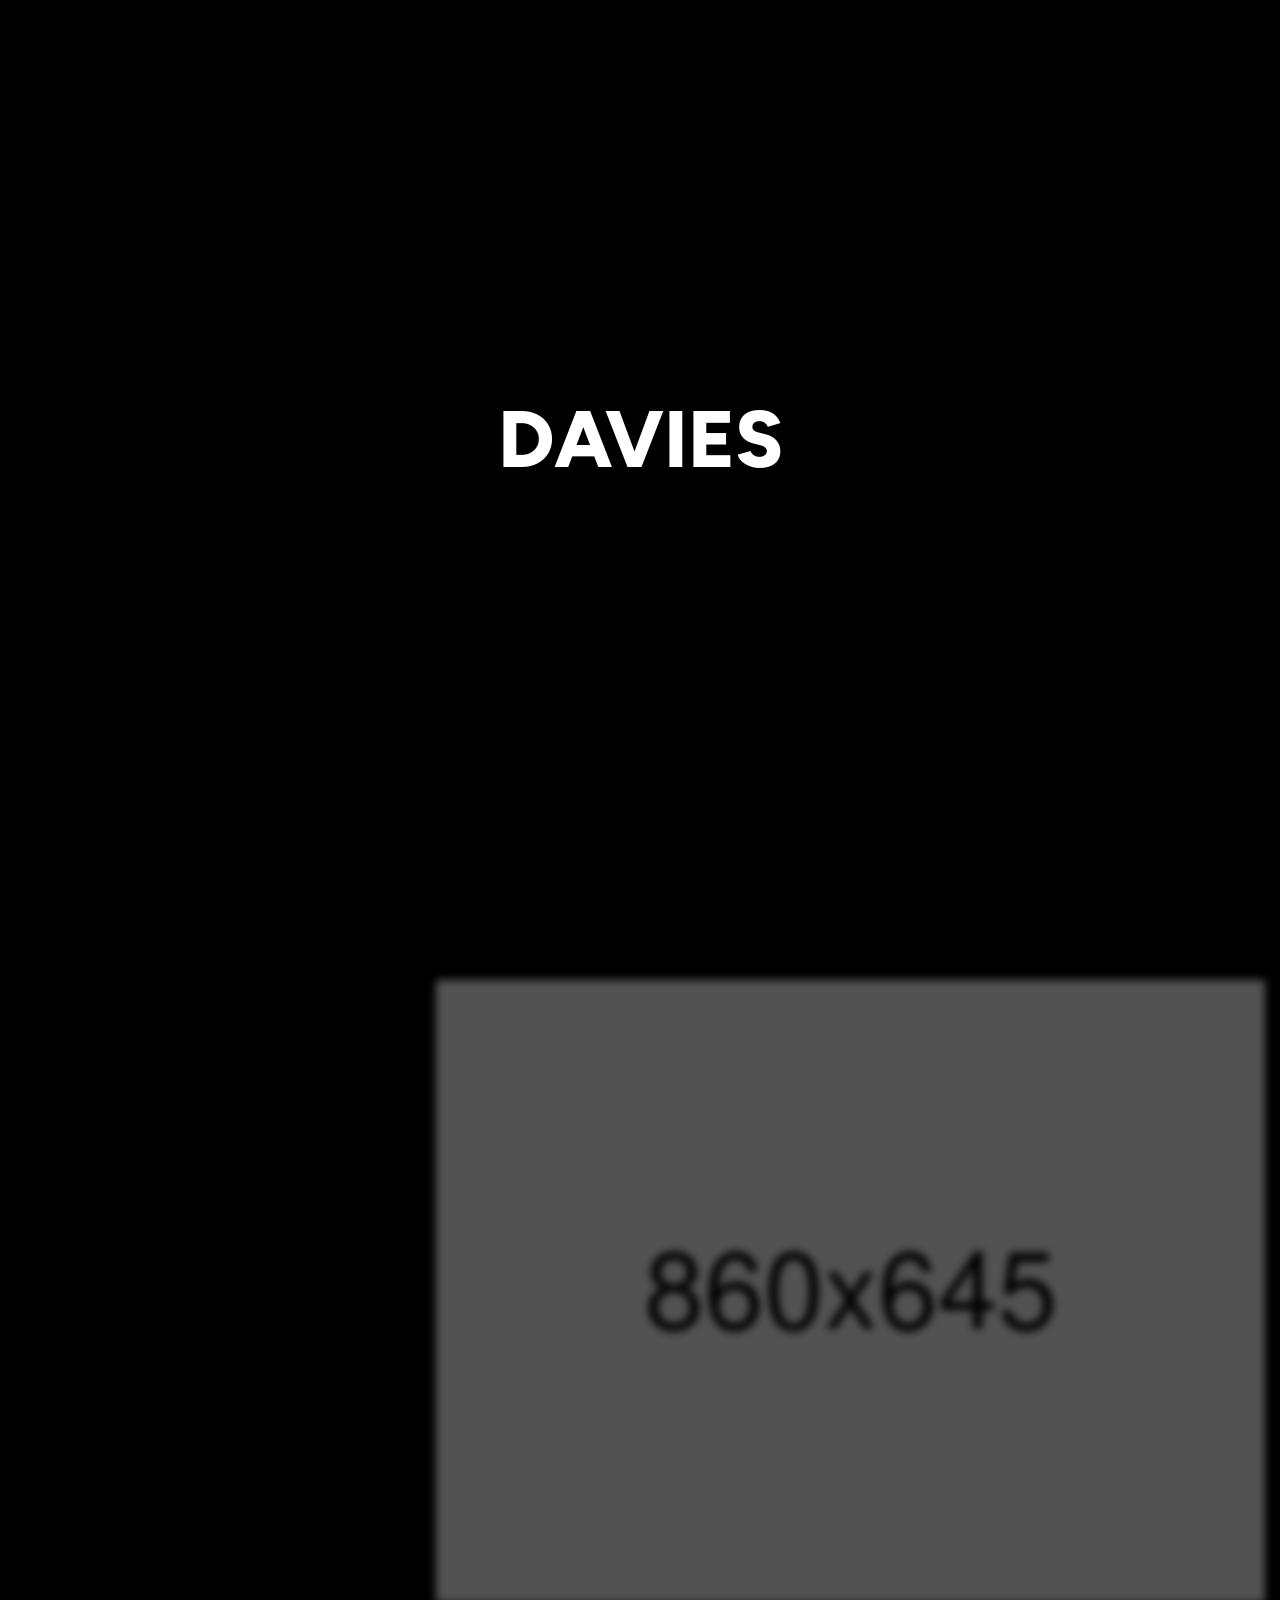
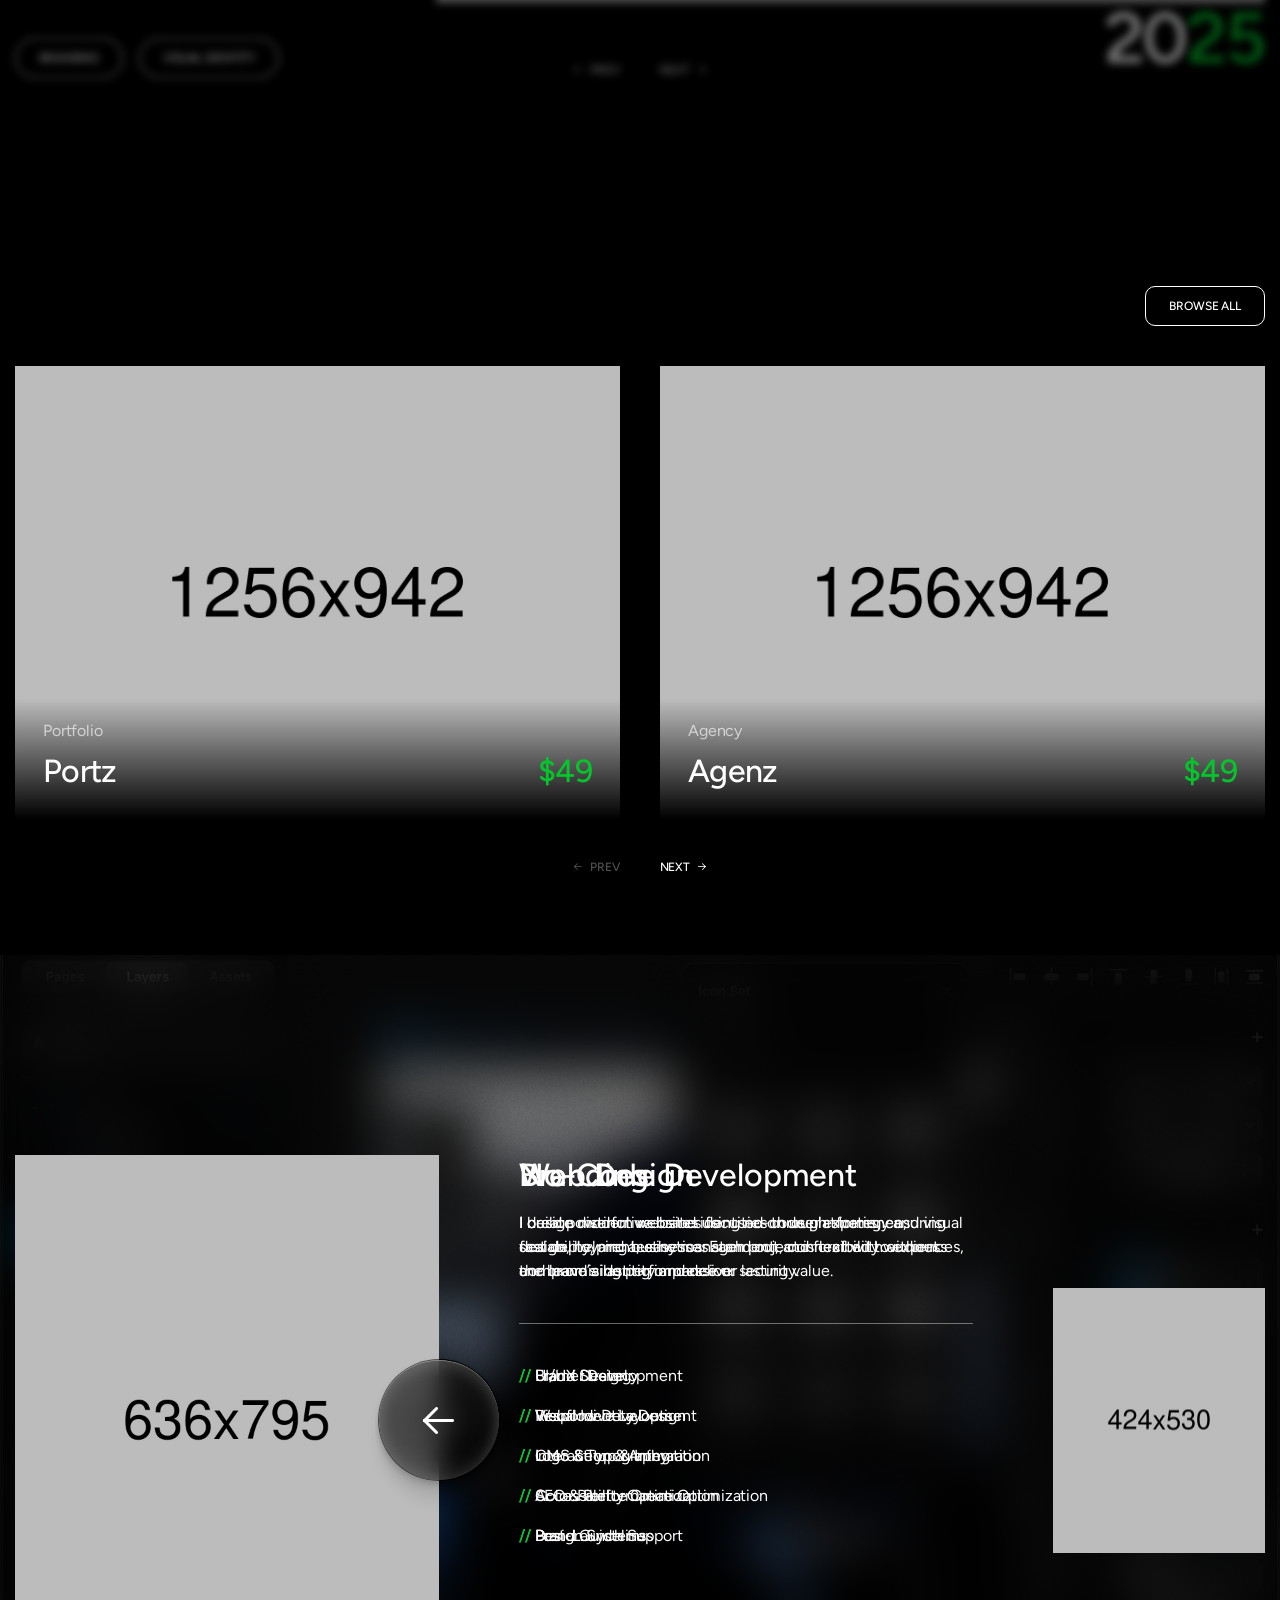
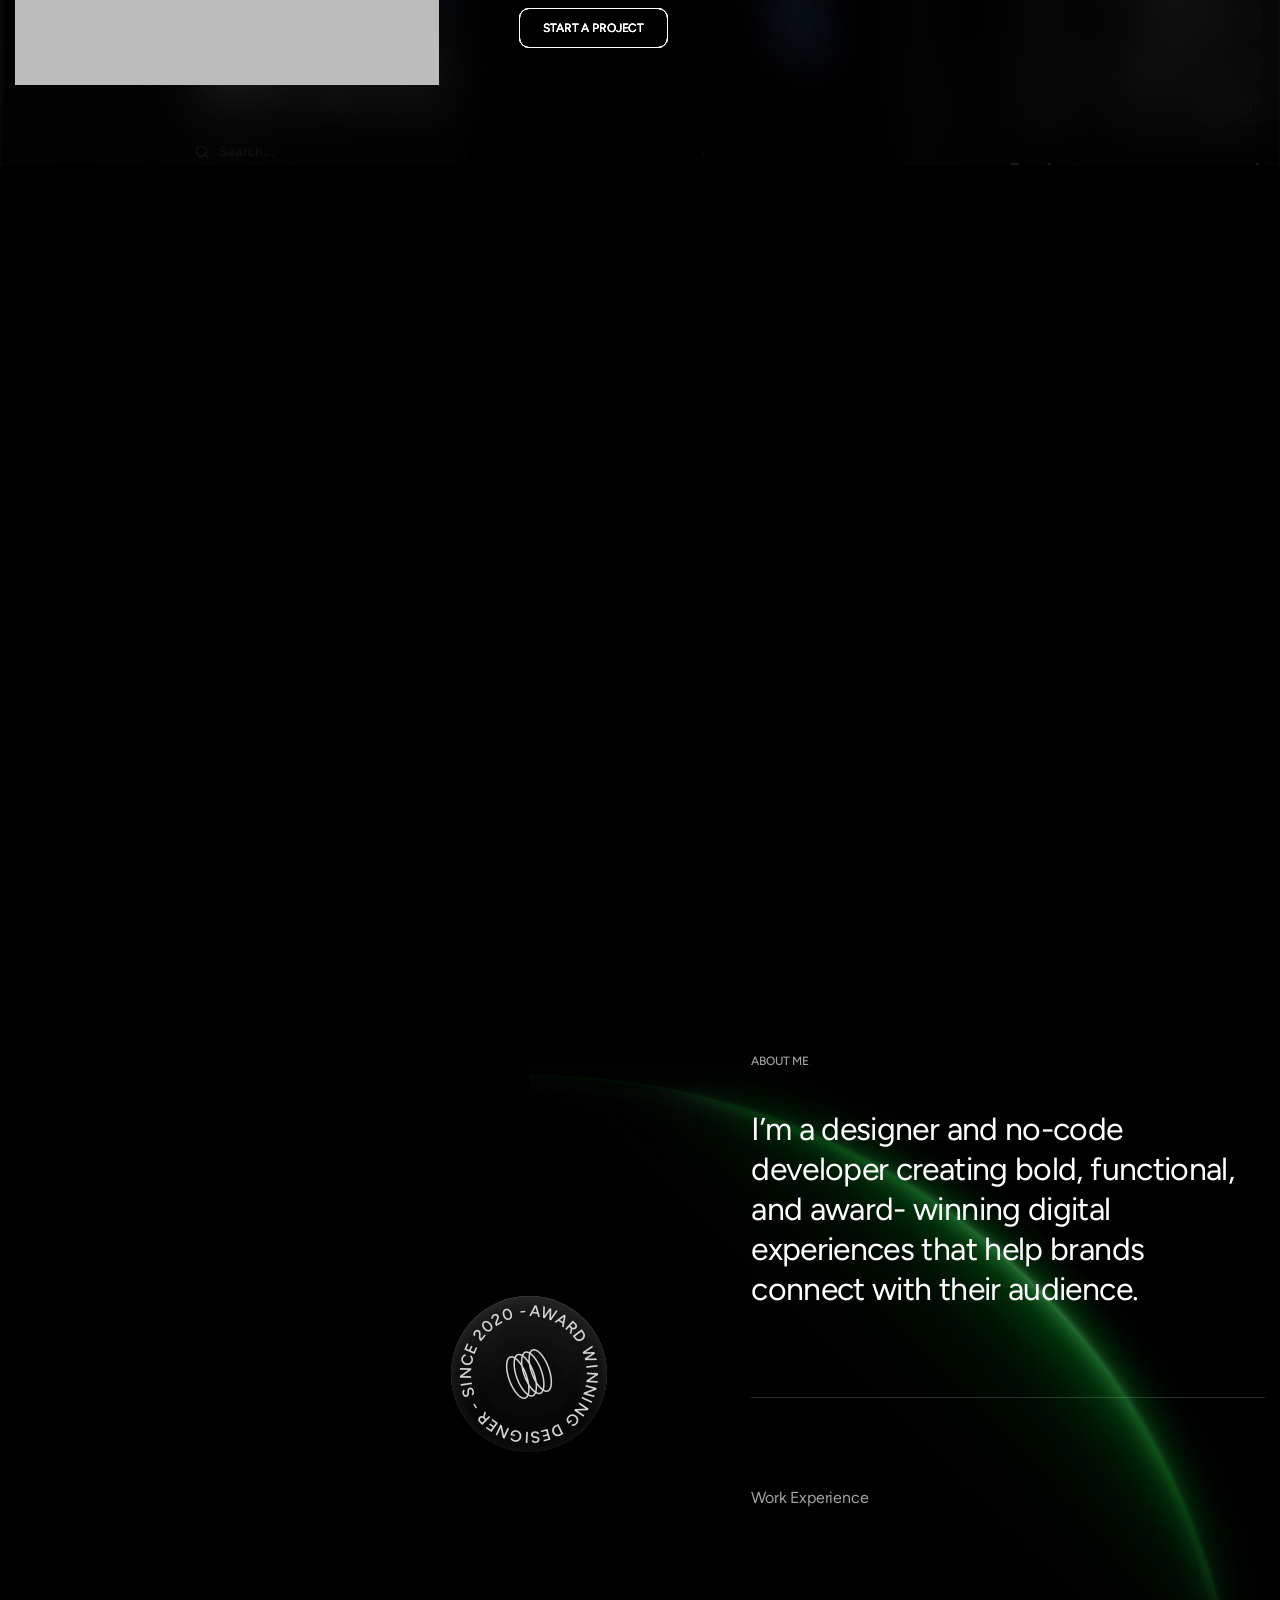
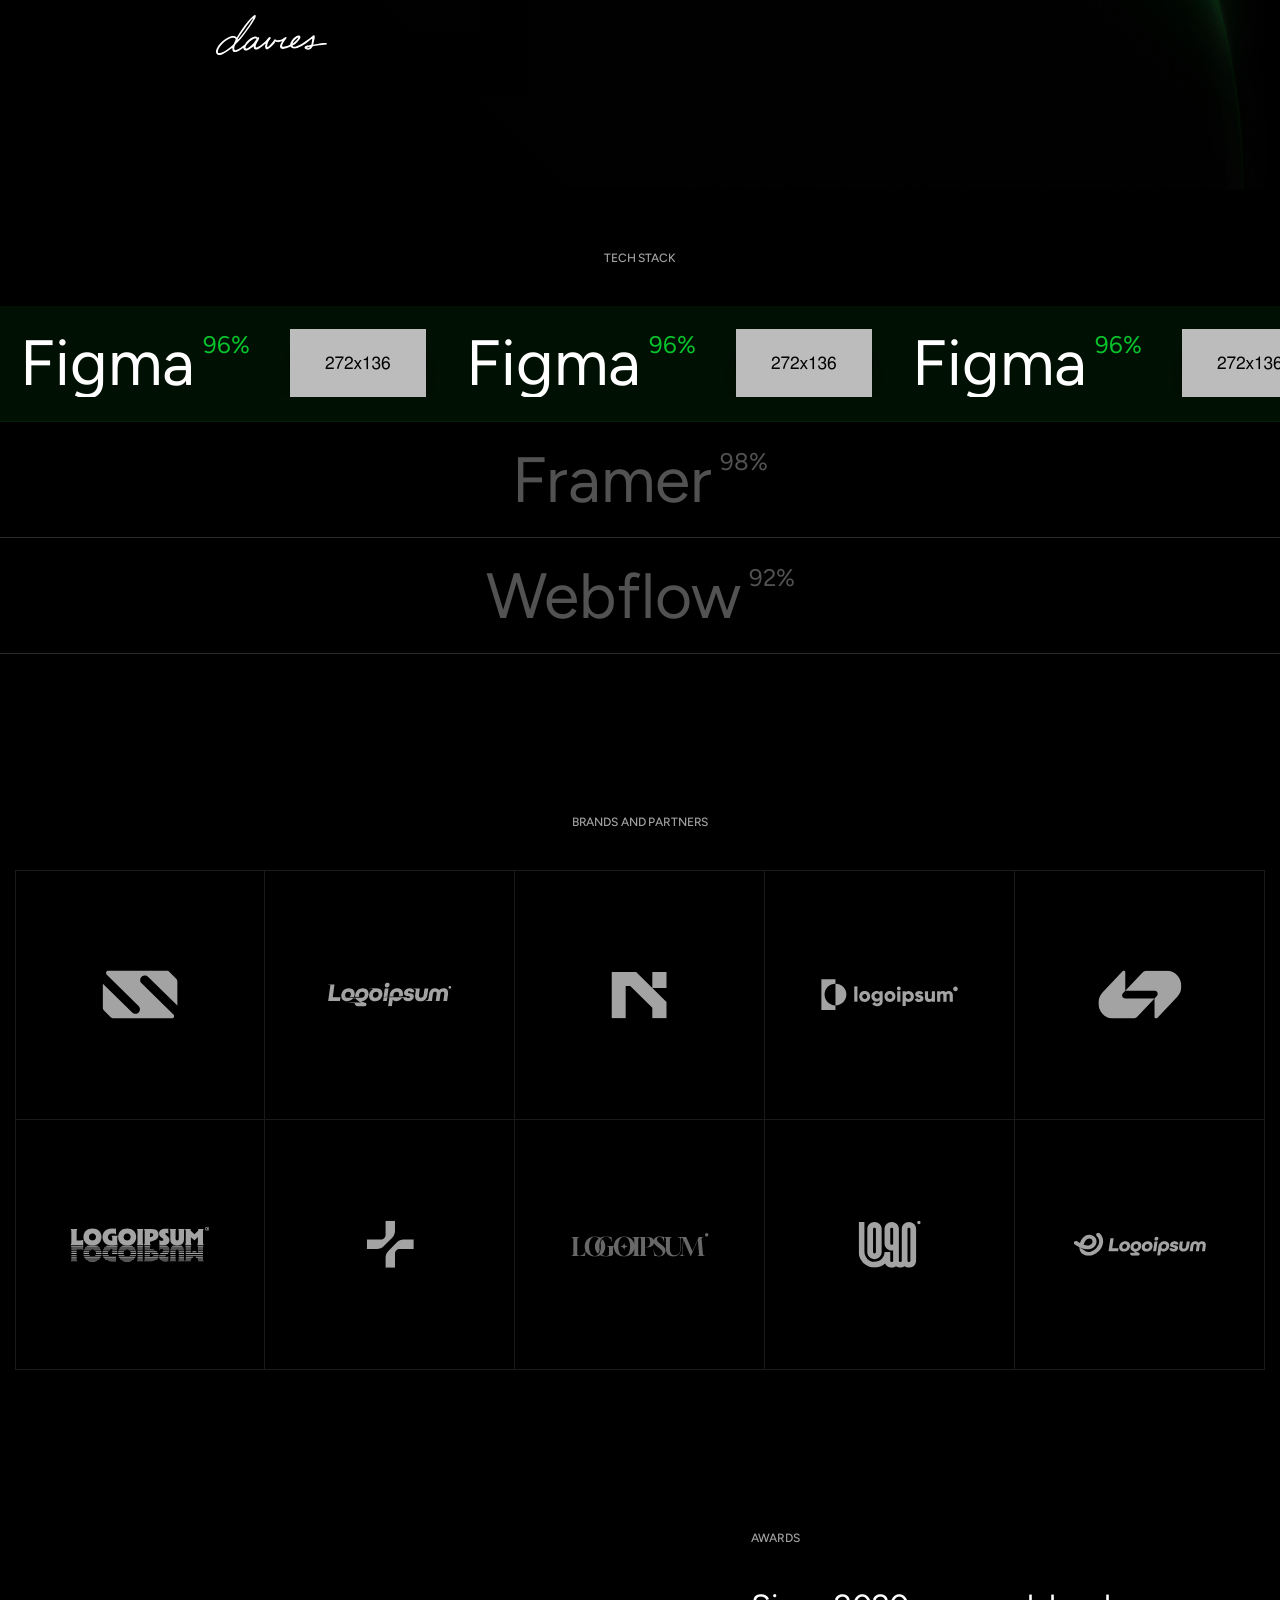
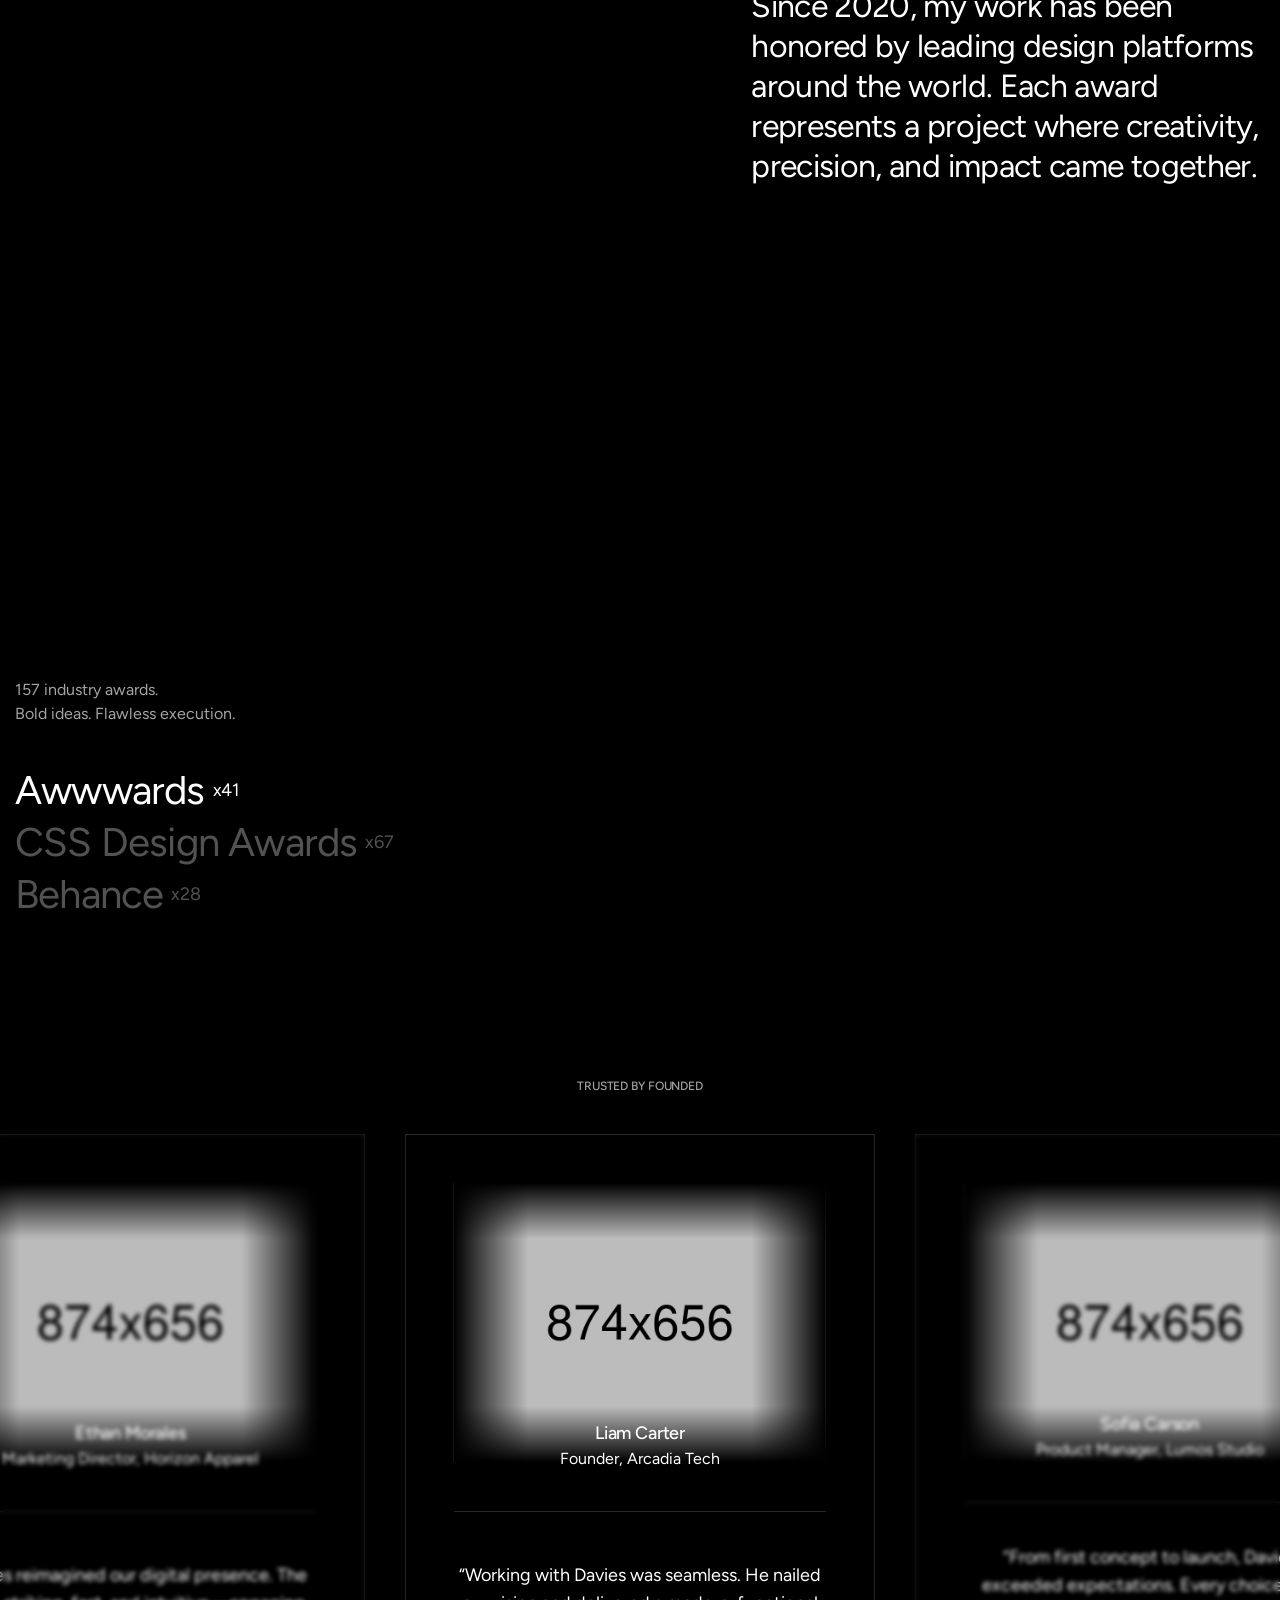
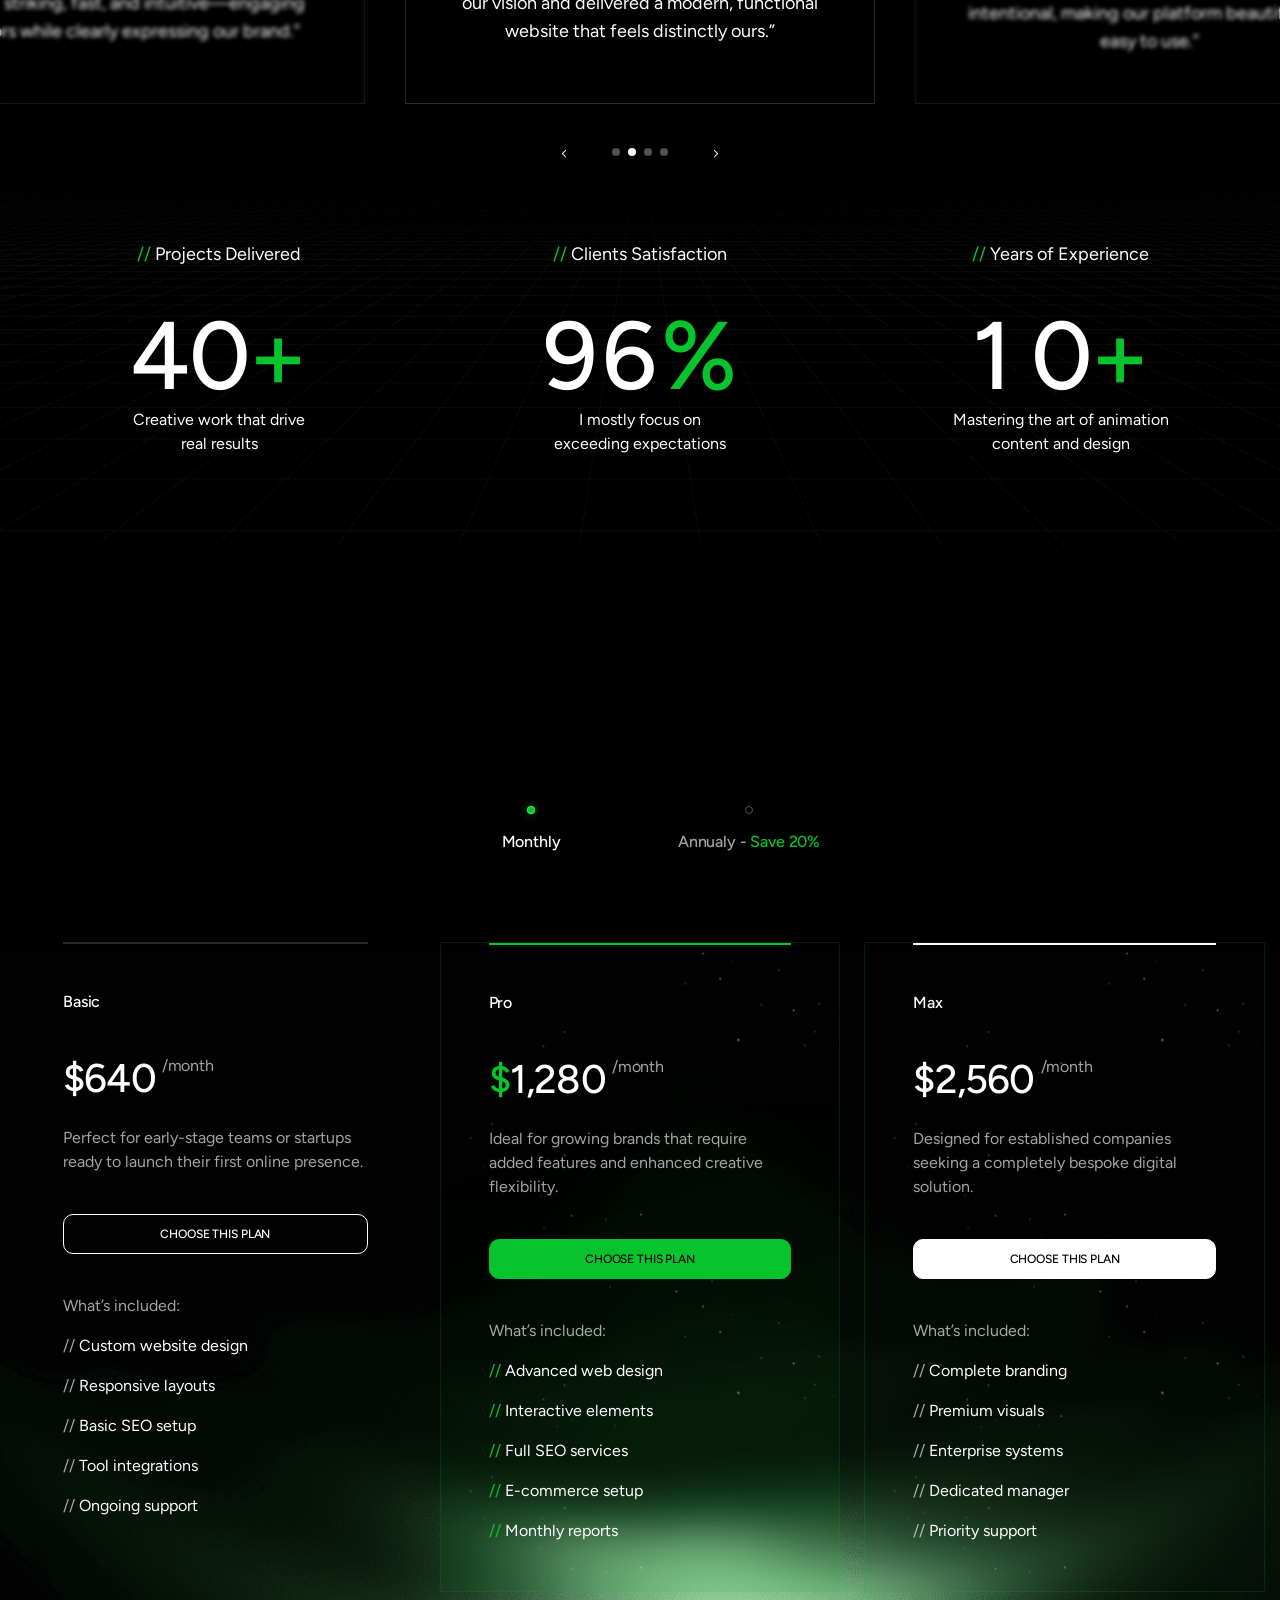
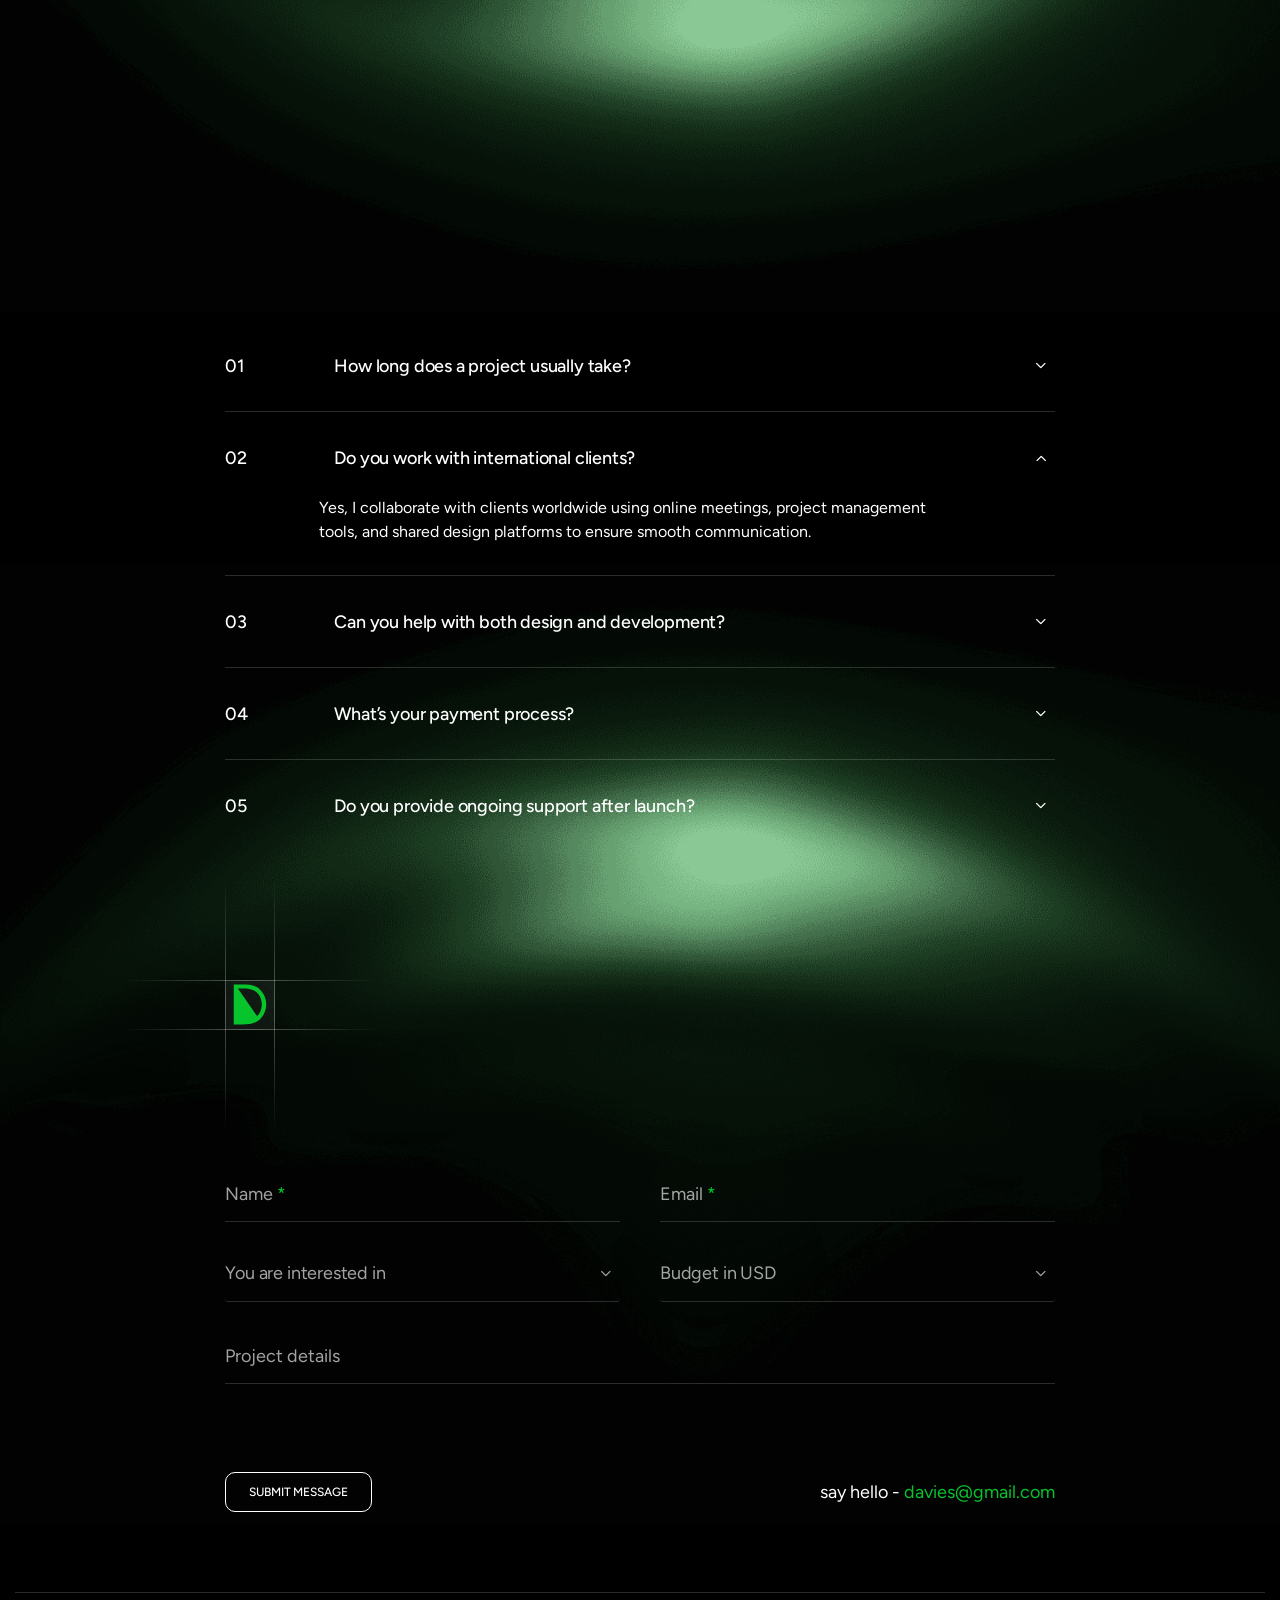
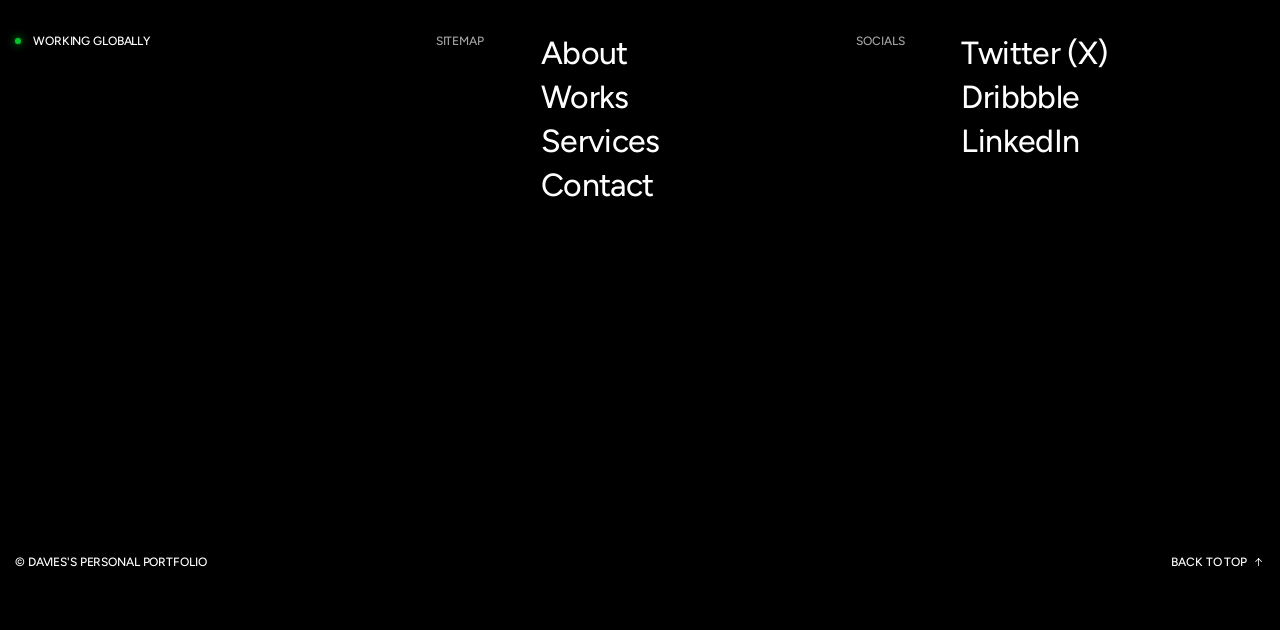
==== index.html @ 791119da "Initial commit: Davies Portfolio HTML Template" ====
<!DOCTYPE html>

<!--[if IE 8]><html class="ie" xmlns="http://www.w3.org/1999/xhtml" xml:lang="en-US" lang="en-US"> <![endif]-->
<!--[if (gte IE 9)|!(IE)]><!-->
<html xmlns="http://www.w3.org/1999/xhtml" xml:lang="en-US" lang="en-US">
<!--<![endif]-->

<head>
    <meta charset="utf-8">
    <title>Davies - Personal Portfolio HTML Template</title>
    <meta name="author" content="themesflat.com">
    <meta name="viewport" content="width=device-width, initial-scale=1, maximum-scale=1">
    <meta name="description"
        content="Davies - Personal Portfolio is a sleek and modern HTML template designed for developers, designers, freelancers, and professionals who want to showcase their work online. Fully responsive, SEO-friendly, and easy to customize, it helps you create a strong personal brand and impress potential clients or employers.">

    <!-- font -->
    <link rel="stylesheet" href="assets/fonts/fonts.css">
    <link rel="stylesheet" href="assets/icon/icomoon/style.css">
    <!-- css -->
    <link rel="stylesheet" href="assets/css/bootstrap.min.css">
    <link rel="stylesheet" href="assets/css/swiper-bundle.min.css">
    <link rel="stylesheet" href="assets/css/animate.css">
    <link rel="stylesheet" href="assets/css/odometer.min.css">
    <link rel="stylesheet" href="assets/css/slick.css">
    <link rel="stylesheet" href="assets/css/slick.theme.css">
    <link rel="stylesheet" type="text/css" href="assets/css/styles.css">

    <!-- Favicon and Touch Icons  -->
    <link rel="shortcut icon" href="assets/images/logo/favicon.svg">
    <link rel="apple-touch-icon-precomposed" href="assets/images/logo/favicon.svg">
</head>

<body class="counter-scroll">
    <canvas class="cursor-trail d-none d-xl-block" id="trail"></canvas>

    <!-- Scroll Top -->
    <button id="goTop">
        <span class="border-progress"></span>
        <span class="ic-wrap">
            <span class="icon icon-arrow-caret-right"></span>
        </span>
    </button>
    <!-- /Scroll Top -->

    <!-- Preload -->
    <div class="preloader overflow-hidden">
        <div class="site-name"><span>DAVIES</span></div>
        <div class="preloader-gutters">
            <div class="bar">
                <div class="inner-bar"></div>
            </div>
            <div class="bar">
                <div class="inner-bar"></div>
            </div>
            <div class="bar">
                <div class="inner-bar"></div>
            </div>
            <div class="bar">
                <div class="inner-bar"></div>
            </div>
            <div class="bar">
                <div class="inner-bar"></div>
            </div>
            <div class="bar">
                <div class="inner-bar"></div>
            </div>
            <div class="bar">
                <div class="inner-bar"></div>
            </div>
            <div class="bar">
                <div class="inner-bar"></div>
            </div>
        </div>
    </div>
    <!-- /Preload -->

    <main id="wrapper">
        <!-- Header -->
        <header class="tf-header">
            <div class="header-inner">
                <div class="container">
                    <div class="row">
                        <div class="col-6 col-md-1">
                            <a href="index.html" class="logo-site">
                                <i class="icon icon-davies-logo"></i>
                            </a>
                        </div>
                        <div class="col-7 d-none d-md-block">
                            <div class="box-navigation">
                                <ul class="nav-menu-main">
                                    <li class="menu-item"><a href="#workScroll" class="item-link link text-caption"><span>01
                                                /</span>WORKS</a></li>
                                    <li class="menu-item"><a href="#serviceScroll" class="item-link link text-caption"><span>02
                                                /</span>SERVICES</a>
                                    </li>
                                    <li class="menu-item"><a href="#aboutScroll" class="item-link link text-caption"><span>03
                                                /</span>ABOUT</a></li>
                                    <li class="menu-item"><a href="#contactScroll" class="item-link link text-caption"><span>04
                                                /</span>CONTACT</a>
                                    </li>
                                </ul>
                            </div>
                        </div>
                        <div class="col-3 col-md-2 d-none d-sm-block">
                            <div class="header-contact">
                                <a href="mailto:davies@gmail.com" class="link text-caption">DAVIES@GMAIL.COM</a>
                                <p class="text-caption">
                                    CUP <span class="clock"></span>
                                </p>
                            </div>
                        </div>
                        <div class="col-6 col-sm-3 col-md-2 d-flex justify-content-end align-items-start">
                            <button type="button" class="btn-mobile-menu open-mb-menu text-caption text-white link">
                                <i class="icon icon-menu"></i>
                                MENU
                            </button>
                        </div>
                    </div>
                </div>
            </div>
        </header>
        <!-- /Header -->
        <!-- Hero Banner -->
        <div class="section-hero-v1">
            <div class="overlay"></div>
            <div class="bg-video">
                <video class="" muted="" autoplay="" loop="" playsinline="">
                    <source src="assets/images/video/corridor.webm" type="video/mp4">
                </video>
                <div class="video-overlay"></div>
                <div class="video-overlay-2"></div>
                <div class="video-overlay-2"></div>
            </div>
            <div class="content-wrap">
                <div class="container">
                    <div class="row">
                        <div class="col-md-8">
                            <div class="col-left">
                                <ul class="tf-list vertical text-caption fw-medium ">
                                    <li><a href="#" class="link effectFade fadeUp">WEB-DESIGNER</a></li>
                                    <li><a href="#" class="link effectFade fadeUp">BLOGER</a></li>
                                    <li><a href="#" class="link effectFade fadeUp">TREND ANALYST</a></li>
                                </ul>
                                <div class="davies-large">
                                    <div class="effectFade fadeRotateX">
                                        DAVIES<span class="text-primary">_</span>
                                    </div>
                                </div>
                            </div>
                        </div>
                        <div class="col-md-4">
                            <div class="col-right">
                                <div class="top text-caption fw-medium d-flex justify-content-between align-items-center effectFade">
                                    <p class="title text-has-dot ">
                                        <span class="br-dot"></span>
                                        AVAILABLE FOR WORK
                                    </p>
                                    <span>
                                        © 2025
                                    </span>
                                </div>
                                <div class="bot">
                                    <p class="desc text-white-64 effectFade fadeRight view-visible">
                                        I craft bold brands and modern websites with purpose. Each detail balances design and usability for
                                        impact. My
                                        work
                                        adapts as your vision grows.
                                    </p>
                                    <div class="effectFade fadeRight view-visible">
                                        <a href="#contactScroll" class="tf-btn ">
                                            START A PROJECT
                                        </a>
                                    </div>
                                </div>
                            </div>
                        </div>
                    </div>
                </div>
            </div>
        </div>
        <!-- /Hero Banner -->
        <!-- Select Work -->
        <div class="section-selected-work flat-spacing pb-0" id="workScroll">
            <div class="bg-img effectFade fadeUp">
                <img loading="lazy" width="1440" height="720" src="assets/images/item/mountain.png" alt="Image">
            </div>
            <div class="content-wrap-1 wrap-list-btn">
                <div class="container">
                    <div class="row">
                        <div class="col-md-4">
                            <div class="col-left mb-md-0">
                                <p class="mini-title text-caption text-white-64 effectFade fadeUp">
                                    SELECTED WORKS
                                </p>
                                <div class="position-relative effectFade fadeUp no-div">
                                    <div class="slick-nav">
                                        <!-- Clone 1 -->
                                        <div>
                                            <p class="text-slide text-display-2 fw-semibold">Future</p>
                                        </div>
                                        <div>
                                            <p class="text-slide text-display-2 fw-semibold">NexoPay</p>
                                        </div>
                                        <div>
                                            <p class="text-slide text-display-2 fw-semibold">Seeson</p>
                                        </div>
                                        <!-- Clone 2 -->
                                        <div>
                                            <p class="text-slide text-display-2 fw-semibold">Future</p>
                                        </div>
                                        <div>
                                            <p class="text-slide text-display-2 fw-semibold">NexoPay</p>
                                        </div>
                                        <div>
                                            <p class="text-slide text-display-2 fw-semibold">Seeson</p>
                                        </div>
                                    </div>
                                    <div class="image-award">
                                        <img loading="lazy" width="80" height="80" src="assets/images/item/award.svg" alt="Image">
                                    </div>
                                </div>
                            </div>
                        </div>
                        <div class="col-md-8">
                            <div class="col-right">
                                <div class="slick-for">
                                    <!-- Clone 1 -->
                                    <div>
                                        <div class="image effectFade fadeZoom">
                                            <img src="assets/images/section/work-1.jpg" alt="Image">
                                        </div>
                                    </div>
                                    <div>
                                        <div class="image">
                                            <img src="assets/images/section/work-2.jpg" alt="Image">
                                        </div>
                                    </div>
                                    <div>
                                        <div class="image">
                                            <img src="assets/images/section/work-3.jpg" alt="Image">
                                        </div>
                                    </div>
                                    <!-- Clone 2 -->
                                    <div>
                                        <div class="image">
                                            <img src="assets/images/section/work-1.jpg" alt="Image">
                                        </div>
                                    </div>
                                    <div>
                                        <div class="image">
                                            <img src="assets/images/section/work-2.jpg" alt="Image">
                                        </div>
                                    </div>
                                    <div>
                                        <div class="image">
                                            <img src="assets/images/section/work-3.jpg" alt="Image">
                                        </div>
                                    </div>
                                </div>
                            </div>
                        </div>
                    </div>
                </div>
            </div>
            <div class="content-wrap-2">
                <div class="container position-relative z-5">
                    <div class="row">
                        <div class="col-md-4">
                            <ul class="work-tag">
                                <!-- Clone 1 -->
                                <li>
                                    <div class="group-btn">
                                        <a href="#" class="tf-btn style-2">
                                            BRANDING
                                        </a>
                                        <a href="#" class="tf-btn style-2">
                                            VISUAL IDENTITY
                                        </a>
                                    </div>
                                </li>
                                <li>
                                    <div class="group-btn">
                                        <a href="#" class="tf-btn style-2">
                                            WEBSITE DESIGN
                                        </a>
                                        <a href="#" class="tf-btn style-2">
                                            BRANDING
                                        </a>
                                        <a href="#" class="tf-btn style-2">
                                            VISUAL IDENTITY
                                        </a>
                                    </div>
                                </li>
                                <li>
                                    <div class="group-btn">
                                        <a href="#" class="tf-btn style-2">
                                            BRANDING
                                        </a>
                                        <a href="#" class="tf-btn style-2">
                                            VISUAL IDENTITY
                                        </a>
                                    </div>
                                </li>
                                <!-- Clone 2 -->
                                <li>
                                    <div class="group-btn">
                                        <a href="#" class="tf-btn style-2">
                                            BRANDING
                                        </a>
                                        <a href="#" class="tf-btn style-2">
                                            VISUAL IDENTITY
                                        </a>
                                    </div>
                                </li>
                                <li>
                                    <div class="group-btn">
                                        <a href="#" class="tf-btn style-2">
                                            WEBSITE DESIGN
                                        </a>
                                        <a href="#" class="tf-btn style-2">
                                            BRANDING
                                        </a>
                                        <a href="#" class="tf-btn style-2">
                                            VISUAL IDENTITY
                                        </a>
                                    </div>
                                </li>
                                <li>
                                    <div class="group-btn">
                                        <a href="#" class="tf-btn style-2">
                                            BRANDING
                                        </a>
                                        <a href="#" class="tf-btn style-2">
                                            VISUAL IDENTITY
                                        </a>
                                    </div>
                                </li>
                            </ul>
                        </div>
                        <div class="col-6 col-md-4">
                            <div class="group-btn-slider">
                                <div class="btn-nav-swiper cs-pointer text-caption fw-medium link nav-prev-swiper">
                                    <i class="icon icon-arrow-long-left"></i>
                                    PREV
                                </div>
                                <div class="btn-nav-swiper cs-pointer text-caption fw-medium link nav-next-swiper">
                                    NEXT
                                    <i class="icon icon-arrow-long-right"></i>
                                </div>
                            </div>
                        </div>
                        <div class="col-6 col-md-4">
                            <div class="col-right">
                                <p class="text-display-2 letter-space--3 fw-semibold">
                                    20<span class="text-primary">25</span>
                                </p>
                            </div>
                        </div>
                    </div>
                </div>
            </div>
        </div>
        <!-- /Select Work -->
        <!-- Feature -->
        <section class="section-feature flat-spacing tf-btn-swiper-main">
            <div class="container">
                <div class="s-header">
                    <h2 class="text-display-2 fw-semibold letter-space--3 effectFade fadeUp">
                        Featured Templates
                    </h2>
                    <a href="#" class="tf-btn">
                        BROWSE ALL
                    </a>
                </div>
                <div class="position-relative">
                    <div dir="ltr" class="swiper tf-swiper swiper-feature" data-preview="2" data-tablet="2" data-mobile-sm="1" data-mobile="1"
                        data-space-lg="40" data-space-md="30" data-space="15" data-pagination="1" data-pagination-sm="1" data-pagination-md="2"
                        data-pagination-lg="2">
                        <div class="swiper-wrapper">
                            <!-- item 1 -->
                            <div class="swiper-slide">
                                <div class="wg-feature-v01 hover-img main-mouse-hover">
                                    <a href="#" class="feature-image img-style">
                                        <img loading="lazy" width="628" height="471" src="assets/images/section/feature-1.jpg" alt="Image">
                                    </a>
                                    <div class="feature-content">
                                        <div class="info">
                                            <p class="tag text-white-64 letter-space--1">Portfolio</p>
                                            <h5 class="name letter-space--2">
                                                <a href="#" class="link">Portz</a>
                                            </h5>
                                        </div>
                                        <h5 class="price letter-space--2 text-primary">
                                            $49
                                        </h5>
                                    </div>
                                    <div class="tf-mouse">
                                        <a href="#" class="action tf-btn-2">
                                            <i class="icon icon-arrow-long-right"></i>
                                        </a>
                                    </div>
                                </div>
                            </div>
                            <!-- item 2 -->
                            <div class="swiper-slide">
                                <div class="wg-feature-v01 hover-img main-mouse-hover">
                                    <a href="#" class="feature-image img-style">
                                        <img loading="lazy" width="628" height="471" src="assets/images/section/feature-2.jpg" alt="Image">
                                    </a>
                                    <div class="feature-content">
                                        <div class="info">
                                            <p class="tag text-white-64 letter-space--1">Agency</p>
                                            <h5 class="name letter-space--2">
                                                <a href="#" class="link">Agenz</a>
                                            </h5>
                                        </div>
                                        <h5 class="price letter-space--2 text-primary">
                                            $49
                                        </h5>
                                    </div>
                                    <div class="tf-mouse">
                                        <a href="#" class="action tf-btn-2">
                                            <i class="icon icon-arrow-long-right"></i>
                                        </a>
                                    </div>
                                </div>
                            </div>
                            <!-- item 3 -->
                            <div class="swiper-slide main-mouse-hover">
                                <div class="wg-feature-v01 hover-img">
                                    <a href="#" class="feature-image img-style">
                                        <img loading="lazy" width="628" height="471" src="assets/images/section/feature-1.jpg" alt="Image">
                                    </a>
                                    <div class="feature-content">
                                        <div class="info">
                                            <p class="tag text-white-64 letter-space--1">Portfolio</p>
                                            <h5 class="name letter-space--2">
                                                <a href="#" class="link">Portz</a>
                                            </h5>
                                        </div>
                                        <h5 class="price letter-space--2 text-primary">
                                            $49
                                        </h5>
                                    </div>
                                    <div class="tf-mouse">
                                        <a href="#" class="action tf-btn-2">
                                            <i class="icon icon-arrow-long-right"></i>
                                        </a>
                                    </div>
                                </div>
                            </div>
                        </div>
                        <div class="group-btn-slider">
                            <div class="btn-nav-swiper text-caption fw-medium link nav-prev-swiper">
                                <i class="icon icon-arrow-long-left"></i>
                                PREV
                            </div>
                            <div class="btn-nav-swiper text-caption fw-medium link nav-next-swiper">
                                NEXT
                                <i class="icon icon-arrow-long-right"></i>
                            </div>
                        </div>
                    </div>
                    <!-- <div class="hover-wrap left main-mouse-hover">
                        <div class="action tf-btn-2 nav-prev-swiper-2 tf-mouse mode-2">
                            <i class="icon icon-arrow-long-left"></i>
                        </div>
                    </div>
                    <div class="hover-wrap right main-mouse-hover">
                        <div class="action tf-btn-2 nav-next-swiper-2 tf-mouse mode-2">
                            <i class="icon icon-arrow-long-right"></i>
                        </div>
                    </div> -->
                </div>
            </div>
        </section>
        <!-- /Feature -->
        <!-- Service -->
        <section class="section-service-2 overflow-hidden flat-spacing" id="serviceScroll">
            <div class="bg-image-list">
                <div class="bg-image">
                    <img loading="lazy" width="1440" height="938" src="assets/images/section/bg-service-1.jpg" alt="Image">
                    <div class="img-item">
                        <img loading="lazy" width="1440" height="938" src="assets/images/item/overlay.png" alt="Image">
                    </div>
                </div>
                <div class="bg-image">
                    <img loading="lazy" width="1440" height="938" src="assets/images/section/bg-service-2.jpg" alt="Image">
                    <div class="img-item">
                        <img loading="lazy" width="1440" height="938" src="assets/images/item/overlay.png" alt="Image">
                    </div>
                </div>
                <div class="bg-image">
                    <img loading="lazy" width="1440" height="938" src="assets/images/section/bg-service-3.jpg" alt="Image">
                    <div class="img-item">
                        <img loading="lazy" width="1440" height="938" src="assets/images/item/overlay.png" alt="Image">
                    </div>
                </div>
            </div>

            <div class="container">
                <div class="s-header s-header-scroll">
                    <h2 class="text-display-2 fw-semibold effectFade fadeUp">
                        Services
                    </h2>
                </div>
            </div>
            <div class="container">
                <div class="wrap-control position-relative">
                    <div class="wg-service-2">
                        <div class="main-image">
                            <div class="image">
                                <img loading="lazy" width="424" height="530" src="assets/images/section/service-1.jpg" alt="Image">
                            </div>
                            <div class="action tf-btn-2 cs-pointer">
                                <i class="icon icon-arrow-long-right"></i>
                            </div>
                        </div>
                        <div class="center">
                            <h5 class="title">
                                Branding
                            </h5>
                            <p class="desc">
                                I create distinctive brand identities through strategy and visual design, helping businesses stand
                                out,
                                connect with audiences, and leave a lasting impression.
                            </p>
                            <div class="br-line d-flex"></div>
                            <ul class="tf-list vertical">
                                <li class="letter-space--1">
                                    <span class="text-primary">//</span> Brand Strategy
                                </li>
                                <li class="letter-space--1">
                                    <span class="text-primary">//</span> Visual Identity Design
                                </li>
                                <li class="letter-space--1">
                                    <span class="text-primary">//</span> Logo & Typography
                                </li>
                                <li class="letter-space--1">
                                    <span class="text-primary">//</span> Color Palette Creation
                                </li>
                                <li class="letter-space--1">
                                    <span class="text-primary">//</span> Brand Guidelines
                                </li>
                            </ul>
                            <a href="#contactScroll" class="tf-btn">
                                START A PROJECT
                            </a>
                        </div>
                        <div class="image-simu">
                        </div>
                        <div class="image-2">
                            <img loading="lazy" width="212" height="265" src="assets/images/section/service-mini-1.jpg" alt="Image">
                        </div>
                    </div>
                    <div class="wg-service-2">
                        <div class="main-image">
                            <div class="image">
                                <img loading="lazy" width="424" height="530" src="assets/images/section/service-2.jpg" alt="Image">
                            </div>
                            <div class="action tf-btn-2 cs-pointer">
                                <i class="icon icon-arrow-long-right"></i>
                            </div>
                        </div>
                        <div class="center">
                            <h5 class="title">
                                Web Design
                            </h5>
                            <p class="desc">
                                I design modern websites focused on user experience, scalability, and aesthetics. Each project is crafted to express
                                the brand’s identity and deliver lasting value.
                            </p>
                            <div class="br-line d-flex"></div>
                            <ul class="tf-list vertical">
                                <li class="letter-space--1">
                                    <span class="text-primary">//</span> UI/UX Design
                                </li>
                                <li class="letter-space--1">
                                    <span class="text-primary">//</span> Responsive Layouts
                                </li>
                                <li class="letter-space--1">
                                    <span class="text-primary">//</span> Interaction & Animation
                                </li>
                                <li class="letter-space--1">
                                    <span class="text-primary">//</span> Accessibility Optimization
                                </li>
                                <li class="letter-space--1">
                                    <span class="text-primary">//</span> Design Systems
                                </li>
                            </ul>
                            <a href="#contactScroll" class="tf-btn">
                                START A PROJECT
                            </a>
                        </div>
                        <div class="image-simu">
                        </div>
                        <div class="image-2">
                            <img loading="lazy" width="212" height="265" src="assets/images/section/service-mini-2.jpg" alt="Image">
                        </div>
                    </div>
                    <div class="wg-service-2">
                        <div class="main-image">
                            <div class="image">
                                <img loading="lazy" width="424" height="530" src="assets/images/section/service-3.jpg" alt="Image">
                            </div>
                            <div class="action tf-btn-2 cs-pointer">
                                <i class="icon icon-arrow-long-left"></i>
                            </div>
                        </div>
                        <div class="center">
                            <h5 class="title">
                                No-Code Development
                            </h5>
                            <p class="desc">
                                I build powerful websites using no-code platforms, ensuring fast deployment, easy management, and flexibility without
                                compromising performance or security.
                            </p>
                            <div class="br-line d-flex"></div>
                            <ul class="tf-list vertical">
                                <li class="letter-space--1">
                                    <span class="text-primary">//</span> Framer Development
                                </li>
                                <li class="letter-space--1">
                                    <span class="text-primary">//</span> Webflow Development
                                </li>
                                <li class="letter-space--1">
                                    <span class="text-primary">//</span> CMS Setup & Integration
                                </li>
                                <li class="letter-space--1">
                                    <span class="text-primary">//</span> SEO & Performance Optimization
                                </li>
                                <li class="letter-space--1">
                                    <span class="text-primary">//</span> Post-Launch Support
                                </li>
                            </ul>
                            <a href="#contactScroll" class="tf-btn">
                                START A PROJECT
                            </a>
                        </div>
                        <div class="image-simu">
                        </div>
                    </div>
                </div>
            </div>
        </section>
        <!-- /Service -->
        <!-- Process -->
        <section class="section-process flat-spacing">
            <div class="container">
                <div class="s-header">
                    <h2 class="title text-display-2 letter-space--3 fw-semibold effectFade fadeUp">
                        The Process
                    </h2>
                </div>
                <div class="process-list">
                    <div dir="ltr" class="swiper swiper-process">
                        <div class="swiper-wrapper">
                            <!-- item 1 -->
                            <div class="swiper-slide effectFade fadeUp no-div">
                                <div class="wg-process">
                                    <div class="bg-img">
                                        <img loading="lazy" width="509" height="509" src="assets/images/item/bg-1.jpg" alt="Image">
                                    </div>
                                    <div class="content position-relative z-5">
                                        <div class="img-icon">
                                            <img loading="lazy" width="120" height="120" src="assets/images/item/process-1.png" alt="Image">
                                        </div>

                                        <div>
                                            <h5 class="title letter-space--2">
                                                <a href="#" class="link">
                                                    Discover the Essence <br class="d-none d-sm-block">
                                                    that drives your brand
                                                </a>
                                            </h5>
                                            <div class="br-line"></div>
                                            <div class="bot">
                                                <div class="img-item">
                                                    <img loading="lazy" width="81" height="68" src="assets/images/item/S1.svg" alt="Image">
                                                </div>
                                                <p class="desc text-body-3 letter-space--1 text-white-64">
                                                    I begin by clarifying your goals, audience, and market fit. The insights set a clear
                                                    direction and
                                                    define
                                                    what
                                                    success means for you.
                                                </p>
                                            </div>
                                        </div>
                                    </div>
                                </div>
                            </div>
                            <!-- item 2 -->
                            <div class="swiper-slide effectFade fadeUp no-div">
                                <div class="wg-process">
                                    <div class="bg-img">
                                        <img loading="lazy" width="509" height="509" src="assets/images/item/bg-1.jpg" alt="Image">
                                    </div>
                                    <div class="content position-relative z-5">
                                        <div class="img-icon">
                                            <img loading="lazy" width="120" height="120" src="assets/images/item/process-2.png" alt="Image">
                                        </div>

                                        <div>
                                            <h5 class="title letter-space--2">
                                                <a href="#" class="link">
                                                    Design Bold Ideas<br class="d-none d-sm-block">
                                                    with clear intention
                                                </a>
                                            </h5>
                                            <div class="br-line"></div>
                                            <div class="bot">
                                                <div class="img-item">
                                                    <img loading="lazy" width="99" height="68" src="assets/images/item/S2.svg" alt="Image">
                                                </div>
                                                <p class="desc text-body-3 letter-space--1 text-white-64">
                                                    I translate strategy into visual identity and page structure. Every element serves a
                                                    purpose—clean, accessible, and ready for growth.
                                                </p>
                                            </div>
                                        </div>
                                    </div>
                                </div>
                            </div>
                            <!-- item 3 -->
                            <div class="swiper-slide effectFade fadeUp no-div">
                                <div class="wg-process">
                                    <div class="bg-img">
                                        <img loading="lazy" width="509" height="509" src="assets/images/item/bg-1.jpg" alt="Image">
                                    </div>
                                    <div class="content position-relative z-5">
                                        <div class="img-icon">
                                            <img loading="lazy" width="120" height="120" src="assets/images/item/process-3.png" alt="Image">
                                        </div>

                                        <div>
                                            <h5 class="title letter-space--2">
                                                <a href="#" class="link">
                                                    Deliver with Speed <br class="d-none d-sm-block">
                                                    and lasting impact
                                                </a>
                                            </h5>
                                            <div class="br-line"></div>
                                            <div class="bot">
                                                <div class="img-item">
                                                    <img loading="lazy" width="99" height="68" src="assets/images/item/S3.svg" alt="Image">
                                                </div>
                                                <p class="desc text-body-3 letter-space--1 text-white-64">
                                                    I build and launch your site in Framer or Webflow, then hand over an easy editor. You stay
                                                    in
                                                    control, with fast performance and room to scale.
                                                </p>
                                            </div>
                                        </div>
                                    </div>
                                </div>
                            </div>
                        </div>
                        <div class="sw-dot-default tf-pag-nav justify-content-center d-xl-none"></div>
                    </div>
                </div>
            </div>
        </section>
        <!-- /Process -->
        <!-- About Me -->
        <section class="section-about-me flat-spacing" id="aboutScroll">
            <div class="s-img-bg">
                <img loading="lazy" width="1440" height="906" src="assets/images/section/bg-about.jpg" alt="Background">
            </div>
            <div class="container position-relative z-5">
                <div class="row">
                    <div class="col-lg-5">
                        <div class="col-left mb-lg-0">
                            <div class="davies-video">
                                <video class="video" muted="" autoplay="" loop="" playsinline="">
                                    <source src="assets/images/video/davies-video.mp4" type="video/mp4">
                                </video>
                                <div class="overlay v1"></div>
                                <div class="overlay mark-1"></div>
                                <div class="overlay mark-2"></div>
                            </div>
                            <div class="signature">
                                <img loading="lazy" width="111" height="40" src="assets/images/logo/davies-small.svg" alt="Image">
                            </div>
                            <div class="badget">
                                <img loading="lazy" width="156" height="156" src="assets/images/item/badge-design.png" alt="Image">
                            </div>
                        </div>
                    </div>
                    <div class="offset-lg-1 col-lg-6 offset-xl-2 col-xl-5">
                        <div class="col-right">
                            <h6 class="mini-title text-caption text-white-64">
                                ABOUT ME
                            </h6>
                            <div class="text-color-change">
                                <h5 class="desc letter-space--2 fw-normal ">
                                    I’m a designer and no-code developer creating bold, functional, and award- winning digital experiences
                                    that
                                    help
                                    brands
                                    connect with their audience.
                                </h5>
                            </div>
                            <div class="br-line"></div>
                            <ul class="experience-list overflow-hidden">
                                <li>Work Experience</li>
                                <li class="effectFade fadeRight">
                                    <p class="exp_name">Independent Product Designer</p>
                                    <p class="exp_year">2025</p>
                                </li>
                                <li class="effectFade fadeRight">
                                    <p class="exp_name">Senior UX Designer at CloudForge</p>
                                    <p class="exp_year">2024 - 2025</p>
                                </li>
                                <li class="effectFade fadeRight">
                                    <p class="exp_name">Product Designer at Orbit Systems</p>
                                    <p class="exp_year">2022 - 2024</p>
                                </li>
                                <li class="effectFade fadeRight">
                                    <p class="exp_name">UI/UX Designer at PixelHaus</p>
                                    <p class="exp_year">2021 - 2022</p>
                                </li>
                                <li class="effectFade fadeRight">
                                    <p class="exp_name">Junior Designer at Brightline Studio</p>
                                    <p class="exp_year">2020 - 2021</p>
                                </li>
                            </ul>
                        </div>
                    </div>
                </div>
            </div>
        </section>
        <!-- About Me -->
        <!-- Tech Stack -->
        <section class="section-tech-stack flat-spacing">
            <div class="container">
                <h6 class="mini-title text-caption text-white-64 text-center">
                    TECH STACK
                </h6>
            </div>
            <ul class="tech-stack-list main-action-active">
                <li class="wg-tech btn-active active">
                    <div class="tech_text letter-space--2">
                        <p class="h1 fw-normal">Figma</p>
                        <h6 class="fw-normal">96%</h6>
                    </div>
                    <div class="infiniteSlide_tech_main">
                        <div class="infiniteSlide infiniteSlide_tech" data-clone="5">
                            <!-- Clone 1 -->
                            <div class="app_name">
                                <div class="tech_text letter-space--2">
                                    <p class="h1 text">Figma</p>
                                    <h6 class="process fw-normal">96%</h6>
                                </div>
                            </div>
                            <div class="app_icon">
                                <img loading="lazy" width="136" height="68" src="assets/images/section/app-figma.png" alt="Image">
                            </div>
                            <!-- Clone 2 -->
                            <div class="app_name">
                                <div class="tech_text letter-space--2">
                                    <p class="h1 text">Figma</p>
                                    <h6 class="process fw-normal">96%</h6>
                                </div>
                            </div>
                            <div class="app_icon">
                                <img loading="lazy" width="136" height="68" src="assets/images/section/app-figma.png" alt="Image">
                            </div>
                            <!-- Clone 3 -->
                            <div class="app_name">
                                <div class="tech_text letter-space--2">
                                    <p class="h1 text">Figma</p>
                                    <h6 class="process fw-normal">96%</h6>
                                </div>
                            </div>
                            <div class="app_icon">
                                <img loading="lazy" width="136" height="68" src="assets/images/section/app-figma.png" alt="Image">
                            </div>
                        </div>
                    </div>
                </li>
                <li class="wg-tech btn-active">
                    <div class="tech_text letter-space--2">
                        <p class="h1 fw-normal">Framer</p>
                        <h6 class="fw-normal">98%</h6>
                    </div>
                    <div class="infiniteSlide_tech_main">
                        <div class="infiniteSlide infiniteSlide_tech" data-clone="5">
                            <!-- Clone 1 -->
                            <div class="app_name">
                                <div class="tech_text letter-space--2">
                                    <p class="h1 text">Framer</p>
                                    <h6 class="process fw-normal">98%</h6>
                                </div>
                            </div>
                            <div class="app_icon">
                                <img loading="lazy" width="136" height="68" src="assets/images/section/app-framer.png" alt="Image">
                            </div>
                            <!-- Clone 2 -->
                            <div class="app_name">
                                <div class="tech_text letter-space--2">
                                    <p class="h1 text">Framer</p>
                                    <h6 class="process fw-normal">98%</h6>
                                </div>
                            </div>
                            <div class="app_icon">
                                <img loading="lazy" width="136" height="68" src="assets/images/section/app-framer.png" alt="Image">
                            </div>
                            <!-- Clone 3 -->
                            <div class="app_name">
                                <div class="tech_text letter-space--2">
                                    <p class="h1 text">Framer</p>
                                    <h6 class="process fw-normal">98%</h6>
                                </div>
                            </div>
                            <div class="app_icon">
                                <img loading="lazy" width="136" height="68" src="assets/images/section/app-framer.png" alt="Image">
                            </div>
                        </div>
                    </div>
                </li>
                <li class="wg-tech btn-active">
                    <div class="tech_text letter-space--2">
                        <p class="h1 fw-normal">Webflow</p>
                        <h6 class="fw-normal">92%</h6>
                    </div>
                    <div class="infiniteSlide_tech_main">
                        <div class="infiniteSlide infiniteSlide_tech" data-clone="5">
                            <!-- Clone 1 -->
                            <div class="app_name">
                                <div class="tech_text letter-space--2">
                                    <p class="h1 text">Webflow</p>
                                    <h6 class="process fw-normal">92%</h6>
                                </div>
                            </div>
                            <div class="app_icon">
                                <img loading="lazy" width="136" height="68" src="assets/images/section/app-webflow.png" alt="Image">
                            </div>
                            <!-- Clone 2 -->
                            <div class="app_name">
                                <div class="tech_text letter-space--2">
                                    <p class="h1 text">Webflow</p>
                                    <h6 class="process fw-normal">92%</h6>
                                </div>
                            </div>
                            <div class="app_icon">
                                <img loading="lazy" width="136" height="68" src="assets/images/section/app-webflow.png" alt="Image">
                            </div>
                            <!-- Clone 3 -->
                            <div class="app_name">
                                <div class="tech_text letter-space--2">
                                    <p class="h1 text">Webflow</p>
                                    <h6 class="process fw-normal">92%</h6>
                                </div>
                            </div>
                            <div class="app_icon">
                                <img loading="lazy" width="136" height="68" src="assets/images/section/app-webflow.png" alt="Image">
                            </div>
                        </div>
                    </div>
                </li>
            </ul>
        </section>
        <!-- /Tech Stack -->
        <!-- Brand -->
        <div class="section-brand flat-spacing">
            <div class="container">
                <h6 class="mini-title text-caption text-white-64 text-center">
                    BRANDS AND PARTNERS
                </h6>
                <div class="brand-list">
                    <a href="#" class="img-brand">
                        <img loading="lazy" width="76" height="48" src="assets/images/brand/brand-1.svg" alt="Brand">
                    </a>
                    <a href="#" class="img-brand">
                        <img loading="lazy" width="125" height="24" src="assets/images/brand/brand-2.svg" alt="Brand">
                    </a>
                    <a href="#" class="img-brand">
                        <img loading="lazy" width="57" height="48" src="assets/images/brand/brand-3.svg" alt="Brand">
                    </a>
                    <a href="#" class="img-brand">
                        <img loading="lazy" width="142" height="36" src="assets/images/brand/brand-4.svg" alt="Brand">
                    </a>
                    <a href="#" class="img-brand">
                        <img loading="lazy" width="84" height="48" src="assets/images/brand/brand-5.svg" alt="Brand">
                    </a>
                    <a href="#" class="img-brand">
                        <img loading="lazy" width="140" height="36" src="assets/images/brand/brand-6.svg" alt="Brand">
                    </a>
                    <a href="#" class="img-brand">
                        <img loading="lazy" width="48" height="48" src="assets/images/brand/brand-7.svg" alt="Brand">
                    </a>
                    <a href="#" class="img-brand">
                        <img loading="lazy" width="138" height="24" src="assets/images/brand/brand-8.svg" alt="Brand">
                    </a>
                    <a href="#" class="img-brand">
                        <img loading="lazy" width="63" height="48" src="assets/images/brand/brand-9.svg" alt="Brand">
                    </a>
                    <a href="#" class="img-brand">
                        <img loading="lazy" width="133" height="24" src="assets/images/brand/brand-10.svg" alt="Brand">
                    </a>
                </div>
            </div>
        </div>
        <!-- /Brand -->
        <!-- Award -->
        <section class="section-award flat-spacing">
            <div class="container">
                <div class="row">
                    <div class="col-md-5 ms-auto">
                        <div class="col-right">
                            <h6 class="mini-title text-caption text-white-64">
                                AWARDS
                            </h6>
                            <h5 class="fw-normal letter-space--2 text-color-change">
                                Since 2020, my work has been honored by leading design platforms around the world. Each award represents a
                                project
                                where creativity, precision, and impact came together.
                            </h5>
                        </div>
                    </div>
                </div>
                <div class="row">
                    <div class="col-md-5">
                        <div class="col-left">
                            <p class="desc text-white-64 mini-title">
                                157 industry awards. <br>
                                Bold ideas. Flawless execution.
                            </p>
                            <div dir="ltr" class="swiper tf-swiper" data-preview="3" data-tablet="3" data-mobile="3" data-mobile-sm="3"
                                data-loop="true" data-auto="true" data-delay="1000" data-speed="1000" data-direction="vertical" data-space="4">
                                <div class="swiper-wrapper">
                                    <!-- item 1 -->
                                    <div class="swiper-slide">
                                        <div class="award-item h4 letter-space--2">
                                            Behance
                                            <span class="text-body-1 letter-space--1">x28</span>
                                        </div>
                                    </div>
                                    <!-- item 2 -->
                                    <div class="swiper-slide">
                                        <div class="award-item h4 letter-space--2">
                                            Awwwards
                                            <span class="text-body-1 letter-space--1">x41</span>
                                        </div>
                                    </div>
                                    <!-- item 3 -->
                                    <div class="swiper-slide">
                                        <div class="award-item h4 letter-space--2">
                                            CSS Design Awards
                                            <span class="text-body-1 letter-space--1">x67</span>
                                        </div>
                                    </div>
                                    <!-- item 1 -->
                                    <div class="swiper-slide">
                                        <div class="award-item h4 letter-space--2">
                                            Behance
                                            <span class="text-body-1 letter-space--1">x28</span>
                                        </div>
                                    </div>
                                    <!-- item 2 -->
                                    <div class="swiper-slide">
                                        <div class="award-item h4 letter-space--2">
                                            Awwwards
                                            <span class="text-body-1 letter-space--1">x41</span>
                                        </div>
                                    </div>
                                    <!-- item 3 -->
                                    <div class="swiper-slide">
                                        <div class="award-item h4 letter-space--2">
                                            CSS Design Awards
                                            <span class="text-body-1 letter-space--1">x67</span>
                                        </div>
                                    </div>
                                </div>
                            </div>
                        </div>
                    </div>
                </div>
            </div>
            <div class="wrap-flip-image flat-spacing">
                <div class="container">
                    <div class="flip-image-list gsap-anime-2">
                        <div class="flip-image">
                            <img loading="lazy" width="300" height="300" src="assets/images/section/award-1.jpg" alt="Image">
                        </div>
                        <div class="flip-image">
                            <img loading="lazy" width="300" height="300" src="assets/images/section/award-2.jpg" alt="Image">
                        </div>
                        <div class="flip-image">
                            <img loading="lazy" width="300" height="300" src="assets/images/section/award-3.jpg" alt="Image">
                        </div>
                        <div class="flip-image">
                            <img loading="lazy" width="300" height="300" src="assets/images/section/award-4.jpg" alt="Image">
                        </div>
                        <div class="flip-image">
                            <img loading="lazy" width="300" height="300" src="assets/images/section/award-5.jpg" alt="Image">
                        </div>
                        <div class="flip-image">
                            <img loading="lazy" width="300" height="300" src="assets/images/section/award-6.jpg" alt="Image">
                        </div>
                    </div>
                </div>
            </div>
        </section>
        <!-- /Award -->
        <!-- Testimonial -->
        <section class="section-testimonial flat-spacing tf-btn-swiper-main">
            <h6 class="mini-title text-caption text-white-64 text-center">
                TRUSTED BY FOUNDED
            </h6>
            <div dir="ltr" class="swiper tf-swiper swiper-testimonial" data-preview="2.59" data-tablet="2.2" data-mobile-sm="1.5" data-mobile="1.2"
                data-loop="true" data-center="true" data-space-lg="40" data-space-md="30" data-space="15" data-init="1">
                <div class="swiper-wrapper">
                    <!-- item 1 -->
                    <div class="swiper-slide">
                        <div class="testimonial-v01">
                            <div class="tes-author">
                                <div class="author_image">
                                    <img loading="lazy" width="437" height="328" src="assets/images/section/tes-1.jpg" alt="Image">
                                </div>
                                <div class="author_info">
                                    <h6 class="info__name text-body-1 letter-space--1">Ethan Morales</h6>
                                    <p class="info__duty">Marketing Director, Horizon Apparel</p>
                                </div>
                            </div>
                            <div class="br-line"></div>
                            <p class="tes-text text-body-1">
                                “Davies reimagined our digital presence. The site is striking, fast, and intuitive—engaging visitors while
                                clearly
                                expressing our brand.”
                            </p>
                        </div>
                    </div>
                    <!-- item 2 -->
                    <div class="swiper-slide">
                        <div class="testimonial-v01">
                            <div class="tes-author">
                                <div class="author_image">
                                    <img loading="lazy" width="437" height="328" src="assets/images/section/tes-2.jpg" alt="Image">
                                </div>
                                <div class="author_info">
                                    <h6 class="info__name text-body-1 letter-space--1">Liam Carter</h6>
                                    <p class="info__duty">Founder, Arcadia Tech</p>
                                </div>
                            </div>
                            <div class="br-line"></div>
                            <p class="tes-text text-body-1">
                                “Working with Davies was seamless. He nailed our vision and delivered a modern, functional website that feels
                                distinctly
                                ours.”
                            </p>
                        </div>
                    </div>
                    <!-- item 3 -->
                    <div class="swiper-slide">
                        <div class="testimonial-v01">
                            <div class="tes-author">
                                <div class="author_image">
                                    <img loading="lazy" width="437" height="328" src="assets/images/section/tes-3.jpg" alt="Image">
                                </div>
                                <div class="author_info">
                                    <h6 class="info__name text-body-1 letter-space--1">Sofia Carson</h6>
                                    <p class="info__duty">Product Manager, Lumos Studio</p>
                                </div>
                            </div>
                            <div class="br-line"></div>
                            <p class="tes-text text-body-1">
                                “From first concept to launch, Davies exceeded expectations. Every choice was intentional, making our platform
                                beautiful and easy to use.”
                            </p>
                        </div>
                    </div>
                    <!-- item 2 -->
                    <div class="swiper-slide">
                        <div class="testimonial-v01">
                            <div class="tes-author">
                                <div class="author_image">
                                    <img loading="lazy" width="437" height="328" src="assets/images/section/tes-2.jpg" alt="Image">
                                </div>
                                <div class="author_info">
                                    <h6 class="info__name text-body-1 letter-space--1">Ethan Morales</h6>
                                    <p class="info__duty">Marketing Director, Horizon Apparel</p>
                                </div>
                            </div>
                            <div class="br-line"></div>
                            <p class="tes-text text-body-1">
                                “Davies reimagined our digital presence. The site is striking, fast, and intuitive—engaging visitors while
                                clearly
                                expressing our brand.”
                            </p>
                        </div>
                    </div>
                </div>
                <div class="group-btn-slider">
                    <div class="nav-prev-swiper lh-1">
                        <i class="icon icon-arrow-caret-left fs-8"></i>
                    </div>
                    <div class="sw-dot-default tf-sw-pagination"></div>
                    <div class="nav-next-swiper lh-1">
                        <i class="icon icon-arrow-caret-right fs-8"></i>
                    </div>
                </div>
            </div>
            <div class="indicator-wrap flat-spacing">
                <div class="container">
                    <div class="row">
                        <div class="col-md-4">
                            <div class="wg-indicator mb-md-0">
                                <p class="indicate-title text-body-1">
                                    <span class="text-primary">//</span> Projects Delivered
                                </p>
                                <p class="indicate-counter wg-counter text-display-1 fw-medium">
                                    <span class="odometer" data-number="40">10</span> <span class="text-primary">+</span>
                                </p>
                                <p class="indicate-sub">
                                    Creative work that drive <br>
                                    real results
                                </p>
                            </div>
                        </div>
                        <div class="col-md-4">
                            <div class="wg-indicator mb-md-0">
                                <p class="indicate-title text-body-1">
                                    <span class="text-primary">//</span> Clients Satisfaction
                                </p>
                                <p class="indicate-counter wg-counter text-display-1 fw-medium">
                                    <span class="odometer" data-number="96">10</span> <span class="text-primary">%</span>
                                </p>
                                <p class="indicate-sub">
                                    I mostly focus on <br>
                                    exceeding expectations
                                </p>
                            </div>
                        </div>
                        <div class="col-md-4">
                            <div class="wg-indicator mb-0">
                                <p class="indicate-title text-body-1">
                                    <span class="text-primary">//</span> Years of Experience
                                </p>
                                <p class="indicate-counter wg-counter text-display-1 fw-medium">
                                    <span class="odometer" data-number="10">1</span> <span class="text-primary">+</span>
                                </p>
                                <p class="indicate-sub">
                                    Mastering the art of animation <br>
                                    content and design
                                </p>
                            </div>
                        </div>
                    </div>
                </div>
            </div>
            <div class="bg-img-item">
                <img loading="lazy" width="1440" height="800" src="assets/images/item/grid.png" alt="Image">
            </div>
        </section>
        <!-- /Testimonial -->
        <!-- Pricing -->
        <section class="section-pricing flat-spacing flat-animate-tab">
            <div class="bg-img">
                <img loading="lazy" width="1440" height="1081" src="assets/images/item/bg-4.png" alt="Image">
            </div>
            <div class="container">
                <div class="s-header justify-content-center">
                    <h2 class="text-display-2 letter-space--3 effectFade fadeUp">
                        Pricing made easy
                    </h2>
                </div>
                <ul class="pricing-tab_btn" role="tablist">
                    <li class="nav-tab-item" role="presentation">
                        <a href="#monthly" data-bs-toggle="tab" class="tf-btn-tab fw-medium letter-space--1 active">
                            <span class="dot-active"></span>
                            Monthly
                        </a>
                    </li>
                    <li class="nav-tab-item" role="presentation">
                        <a href="#annual" data-bs-toggle="tab" class="tf-btn-tab fw-medium letter-space--1">
                            <span class="dot-active"></span>
                            <span>
                                Annualy - <span class="text-primary">Save 20%</span>
                            </span>
                        </a>
                    </li>
                </ul>
                <div class="tab-content">
                    <div class="tab-pane active show" id="monthly" role="tabpanel">
                        <div class="tf-grid-layout md-col-2 lg-col-3">
                            <div class="wg-plan">
                                <div class="br-line"></div>
                                <p class="plan-name letter-space--1 fw-medium">Basic</p>
                                <h4 class="plan-price">
                                    $640 <span class="text-body-2 fw-normal text-white-64 letter-space--1">/month</span>
                                </h4>
                                <p class="plan-desc text-white-64">
                                    Perfect for early-stage teams or startups ready to launch their first online presence.
                                </p>
                                <a href="#contactScroll" class="btn-action tf-btn style-troke w-100">
                                    <span class="text-caption fw-medium">CHOOSE THIS PLAN</span>
                                </a>
                                <ul class="benefit-list tf-list vertical">
                                    <li class="benefit_title text-white-64">What’s included:</li>
                                    <li><span>//</span> Custom website design</li>
                                    <li><span>//</span> Responsive layouts</li>
                                    <li><span>//</span> Basic SEO setup</li>
                                    <li><span>//</span> Tool integrations</li>
                                    <li><span>//</span> Ongoing support</li>
                                </ul>
                            </div>
                            <div class="wg-plan style-2">
                                <div class="bg-img bg-img_1 d-xl-block"></div>
                                <div class="bg-img bg-img_2">
                                    <img loading="lazy" width="416" height="625" src="assets/images/item/bg-2.png" alt="Image">
                                </div>
                                <div class="br-line bg-primary"></div>
                                <p class="plan-name letter-space--1 fw-medium">Pro</p>
                                <h4 class="plan-price">
                                    <span><span class="text-primary">$</span>1,280</span>
                                    <span class="text-body-2 fw-normal text-white-64 letter-space--1">/month</span>
                                </h4>
                                <p class="plan-desc text-white-64">
                                    Ideal for growing brands that require added features and enhanced creative flexibility.
                                </p>
                                <a href="#contactScroll" class="btn-action tf-btn style-fill w-100 animate-btn animate-dark">
                                    <span class="text-caption fw-medium">CHOOSE THIS PLAN</span>
                                </a>
                                <ul class="benefit-list tf-list vertical">
                                    <li class="benefit_title text-white-64">What’s included:</li>
                                    <li><span class="text-primary">//</span> Advanced web design</li>
                                    <li><span class="text-primary">//</span> Interactive elements</li>
                                    <li><span class="text-primary">//</span> Full SEO services</li>
                                    <li><span class="text-primary">//</span> E-commerce setup</li>
                                    <li><span class="text-primary">//</span> Monthly reports</li>
                                </ul>
                            </div>
                            <div class="wg-plan style-2">
                                <div class="bg-img bg-img_1"></div>
                                <div class="br-line bg-white"></div>
                                <p class="plan-name letter-space--1 fw-medium">Max</p>
                                <h4 class="plan-price">
                                    $2,560 <span class="text-body-2 fw-normal text-white-64 letter-space--1">/month</span>
                                </h4>
                                <p class="plan-desc text-white-64">
                                    Designed for established companies seeking a completely bespoke digital solution.
                                </p>
                                <a href="#contactScroll" class="btn-action tf-btn style-fill-white w-100 animate-btn animate-dark">
                                    <span class="text-caption fw-medium">CHOOSE THIS PLAN</span>
                                </a>
                                <ul class="benefit-list tf-list vertical">
                                    <li class="benefit_title text-white-64">What’s included:</li>
                                    <li><span>//</span> Complete branding</li>
                                    <li><span>//</span> Premium visuals</li>
                                    <li><span>//</span> Enterprise systems</li>
                                    <li><span>//</span> Dedicated manager</li>
                                    <li><span>//</span> Priority support</li>
                                </ul>
                            </div>
                        </div>
                    </div>
                    <div class="tab-pane" id="annual" role="tabpanel">
                        <div class="tf-grid-layout md-col-2 lg-col-3">
                            <div class="wg-plan">
                                <div class="br-line"></div>
                                <p class="plan-name letter-space--1 fw-medium">Basic</p>
                                <h4 class="plan-price">
                                    $6,400 <span class="text-body-2 fw-normal text-white-64 letter-space--1">/annual</span>
                                </h4>
                                <p class="plan-desc text-white-64">
                                    Perfect for early-stage teams or startups ready to launch their first online presence.
                                </p>
                                <a href="#contactScroll" class="btn-action tf-btn style-troke w-100">
                                    <span class="text-caption fw-medium">CHOOSE THIS PLAN</span>
                                </a>
                                <ul class="benefit-list tf-list vertical">
                                    <li class="benefit_title text-white-64">What’s included:</li>
                                    <li><span>//</span> Custom website design</li>
                                    <li><span>//</span> Responsive layouts</li>
                                    <li><span>//</span> Basic SEO setup</li>
                                    <li><span>//</span> Tool integrations</li>
                                    <li><span>//</span> Ongoing support</li>
                                </ul>
                            </div>
                            <div class="wg-plan style-2">
                                <div class="bg-img bg-img_1 d-xl-block"></div>
                                <div class="bg-img bg-img_2">
                                    <img loading="lazy" width="416" height="625" src="assets/images/item/bg-2.png" alt="Image">
                                </div>
                                <div class="br-line bg-primary"></div>
                                <p class="plan-name letter-space--1 fw-medium">Pro</p>
                                <h4 class="plan-price">
                                    <span><span class="text-primary">$</span>12,800</span>
                                    <span class="text-body-2 fw-normal text-white-64 letter-space--1">/annual</span>
                                </h4>
                                <p class="plan-desc text-white-64">
                                    Ideal for growing brands that require added features and enhanced creative flexibility.
                                </p>
                                <a href="#contactScroll" class="btn-action tf-btn style-fill w-100 animate-btn animate-dark">
                                    <span class="text-caption fw-medium">CHOOSE THIS PLAN</span>
                                </a>
                                <ul class="benefit-list tf-list vertical">
                                    <li class="benefit_title text-white-64">What’s included:</li>
                                    <li><span class="text-primary">//</span> Advanced web design</li>
                                    <li><span class="text-primary">//</span> Interactive elements</li>
                                    <li><span class="text-primary">//</span> Full SEO services</li>
                                    <li><span class="text-primary">//</span> E-commerce setup</li>
                                    <li><span class="text-primary">//</span> Monthly reports</li>
                                </ul>
                            </div>
                            <div class="wg-plan style-2">
                                <div class="bg-img bg-img_1"></div>
                                <div class="br-line bg-white"></div>
                                <p class="plan-name letter-space--1 fw-medium">Max</p>
                                <h4 class="plan-price">
                                    $25,600 <span class="text-body-2 fw-normal text-white-64 letter-space--1">/annual</span>
                                </h4>
                                <p class="plan-desc text-white-64">
                                    Designed for established companies seeking a completely bespoke digital solution.
                                </p>
                                <a href="#contactScroll" class="btn-action tf-btn style-fill-white w-100 animate-btn animate-dark">
                                    <span class="text-caption fw-medium">CHOOSE THIS PLAN</span>
                                </a>
                                <ul class="benefit-list tf-list vertical">
                                    <li class="benefit_title text-white-64">What’s included:</li>
                                    <li><span>//</span> Complete branding</li>
                                    <li><span>//</span> Premium visuals</li>
                                    <li><span>//</span> Enterprise systems</li>
                                    <li><span>//</span> Dedicated manager</li>
                                    <li><span>//</span> Priority support</li>
                                </ul>
                            </div>
                        </div>
                    </div>
                </div>
            </div>
        </section>
        <!-- /Pricing -->
        <!-- Faq -->
        <section class="section-faq flat-spacing">
            <div class="container">
                <div class="s-header d-block">
                    <h2 class="text-display-2 letter-space--3 text-center effectFade fadeUp">
                        Frequently <br>
                        asked questions
                    </h2>
                </div>
                <div class="row">
                    <div class="col-lg-8 mx-auto">
                        <div class="accordion-faq_list" id="accordion-faq_list">
                            <div class="accordion-faq_item" role="presentation">
                                <div class="accordion-action text-body-1 letter-space--1 fw-medium collapsed" data-bs-target="#faq-1" role="button"
                                    data-bs-toggle="collapse" aria-controls="faq-1" aria-expanded="true">
                                    <span class="accordion-order">01</span>
                                    <p class="accordion-text">How long does a project usually take?</p>
                                    <div class="ic-wrap d-flex">
                                        <i class="icon icon-arrow-caret-down fs-10"></i>
                                    </div>
                                </div>
                                <div id="faq-1" class="collapse" data-bs-parent="#accordion-faq_list">
                                    <p class="accordion-content">
                                        Most projects are completed within 4–8 weeks, depending on complexity, revisions, and scope. I’ll
                                        always
                                        provide a clear timeline before starting.
                                    </p>
                                </div>
                            </div>
                            <div class="accordion-faq_item" role="presentation">
                                <div class="accordion-action text-body-1 letter-space--1 fw-medium " data-bs-target="#faq-2" role="button"
                                    data-bs-toggle="collapse" aria-controls="faq-2" aria-expanded="false">
                                    <span class="accordion-order">02</span>
                                    <p class="accordion-text">Do you work with international clients?</p>
                                    <div class="ic-wrap d-flex">
                                        <i class="icon icon-arrow-caret-down fs-10"></i>
                                    </div>
                                </div>
                                <div id="faq-2" class="collapse show" data-bs-parent="#accordion-faq_list">
                                    <p class="accordion-content">
                                        Yes, I collaborate with clients worldwide using online meetings, project management tools, and shared
                                        design
                                        platforms to ensure smooth communication.
                                    </p>
                                </div>
                            </div>
                            <div class="accordion-faq_item" role="presentation">
                                <div class="accordion-action text-body-1 letter-space--1 fw-medium collapsed" data-bs-target="#faq-3" role="button"
                                    data-bs-toggle="collapse" aria-controls="faq-3" aria-expanded="false">
                                    <span class="accordion-order">03</span>
                                    <p class="accordion-text">Can you help with both design and development?</p>
                                    <div class="ic-wrap d-flex">
                                        <i class="icon icon-arrow-caret-down fs-10"></i>
                                    </div>
                                </div>
                                <div id="faq-3" class="collapse" data-bs-parent="#accordion-faq_list">
                                    <p class="accordion-content">
                                        Absolutely. I handle branding, UI/UX design, and no-code or coded development to deliver a complete
                                        end-to-end
                                        solution.
                                    </p>
                                </div>
                            </div>
                            <div class="accordion-faq_item" role="presentation">
                                <div class="accordion-action text-body-1 letter-space--1 fw-medium collapsed" data-bs-target="#faq-4" role="button"
                                    data-bs-toggle="collapse" aria-controls="faq-4" aria-expanded="false">
                                    <span class="accordion-order">04</span>
                                    <p class="accordion-text">What’s your payment process?</p>
                                    <div class="ic-wrap d-flex">
                                        <i class="icon icon-arrow-caret-down fs-10"></i>
                                    </div>
                                </div>
                                <div id="faq-4" class="collapse" data-bs-parent="#accordion-faq_list">
                                    <p class="accordion-content">
                                        I typically require a 50% deposit to begin work, with the remaining balance due upon project
                                        completion and
                                        approval.
                                    </p>
                                </div>
                            </div>
                            <div class="accordion-faq_item" role="presentation">
                                <div class="accordion-action text-body-1 letter-space--1 fw-medium collapsed" data-bs-target="#faq-5" role="button"
                                    data-bs-toggle="collapse" aria-controls="faq-5" aria-expanded="false">
                                    <span class="accordion-order">05</span>
                                    <p class="accordion-text">Do you provide ongoing support after launch?</p>
                                    <div class="ic-wrap d-flex">
                                        <i class="icon icon-arrow-caret-down fs-10"></i>
                                    </div>
                                </div>
                                <div id="faq-5" class="collapse" data-bs-parent="#accordion-faq_list">
                                    <p class="accordion-content">
                                        Yes. I offer maintenance, updates, and performance monitoring packages to keep your website or product
                                        running
                                        smoothly long-term.
                                    </p>
                                </div>
                            </div>
                        </div>
                    </div>
                </div>
            </div>
        </section>
        <!-- /Faq -->
        <!-- CTA -->
        <section class="section-cta flat-spacing" id="contactScroll">
            <div class="bg-img">
                <img loading="lazy" width="1440" height="1081" src="assets/images/item/bg-3.png" alt="Image">
            </div>
            <div class="s-header d-block">
                <div class="container">
                    <div class="row">
                        <div class="col-2 offset-lg-2 col-lg-2">
                            <div class="col-left">
                                <a href="index.html" class="logo-custom">
                                    <div class="logo-site-sv">
                                        <svg width="34" height="41" viewBox="0 0 34 41" fill="none" xmlns="http://www.w3.org/2000/svg">
                                            <path
                                                d="M9.21094 0.400391C15.9908 0.392629 21.8983 0.597548 27.1426 5.65918C35.1922 13.4293 35.2468 26.7035 27.5312 34.7549C22.0053 40.1145 16.6295 40.3989 9.48535 40.4004L0.75 40.3945L0.751953 0.407227L9.21094 0.400391ZM21.5244 6.83496C16.6613 3.86011 10.4273 4.54391 4.91113 4.55664L17.2607 22.3262C19.5017 25.5466 21.7744 28.9254 24.0615 32.0889C24.847 31.468 25.7087 30.3488 26.2646 29.5088C28.7144 25.5207 29.444 20.7119 28.2871 16.1777C27.305 12.2252 25.0035 8.9637 21.5244 6.83496Z"
                                                fill="#07C42C" />
                                        </svg>
                                    </div>
                                    <span class="line-vertical left"></span>
                                    <span class="line-vertical right"></span>
                                    <span class="line-horizontal top"></span>
                                    <span class="line-horizontal bottom"></span>
                                </a>
                            </div>
                        </div>
                        <div class="col-10 col-lg-6">
                            <h2 class="text-display-2 letter-space--3 text-end effectFade fadeUp">
                                Let’s start <br>
                                creating together
                            </h2>
                        </div>
                    </div>
                </div>
            </div>
            <div class="container">
                <div class="row">
                    <div class="col-lg-8 mx-auto">
                        <form class="form-cta">
                            <div class="form-content">
                                <div class="tf-grid-layout sm-col-2">
                                    <fieldset class="tf-field">
                                        <input class="tf-input" type="text" placeholder required>
                                        <label class="tf-lable">Name <span class="text-primary">*</span></label>
                                    </fieldset>
                                    <fieldset class="tf-field">
                                        <input class="tf-input" type="email" placeholder required>
                                        <label class="tf-lable">Email <span class="text-primary">*</span></label>
                                    </fieldset>
                                </div>
                                <div class="tf-grid-layout sm-col-2">
                                    <div class="nc-wrap">
                                        <p class="select-label fs-14 text-white-64 d-sm-none">Select an option <span class="text-primary">*</span></p>
                                        <div class="nice-select">
                                            <span class="current letter-space--1">You are interested in</span>
                                            <ul class="list">
                                                <li class="option disabled">
                                                    -- Select an option --
                                                </li>
                                                <li class="option">
                                                    Web Development
                                                </li>
                                                <li class="option">
                                                    UI/UX Design
                                                </li>
                                                <li class="option">
                                                    Digital Marketing
                                                </li>
                                            </ul>
                                        </div>
                                    </div>
                                    <div class="nc-wrap">
                                        <p class="select-label fs-14 text-white-64 d-sm-none">Select your budget <span class="text-primary">*</span>
                                        </p>
                                        <div class="nice-select">
                                            <span class="current letter-space--1">Budget in USD</span>
                                            <ul class="list">
                                                <li class="option disabled">
                                                    -- Select your budget --
                                                </li>
                                                <li class="option">
                                                    $0 – $100
                                                </li>
                                                <li class="option">
                                                    $100 – $500
                                                </li>
                                                <li class="option">
                                                    $500 – $1,000
                                                </li>
                                            </ul>
                                        </div>
                                    </div>
                                </div>
                                <fieldset class="tf-field">
                                    <input class="tf-input" type="text" placeholder required>
                                    <label class="tf-lable">Project details</label>
                                </fieldset>
                            </div>
                            <div class="form-action">
                                <button type="submit" class="tf-btn">
                                    <span class="text-caption">SUBMIT MESSAGE</span>
                                </button>
                                <p class="text-body-1">
                                    say hello - <a href="#" class="text-primary">davies@gmail.com</a>
                                </p>
                            </div>
                        </form>
                    </div>
                </div>
            </div>
        </section>
        <!-- /CTA -->
        <!-- Footer -->
        <footer class="tf-footer">
            <div class="container">
                <div class="br-line"></div>
            </div>
            <div class="footer-inner">
                <div class="container">
                    <div class="row">
                        <div class="col-md-4">
                            <p class="title text-has-dot text-caption fw-medium mb-md-0">
                                <span class="br-dot"></span>
                                WORKING GLOBALLY
                            </p>
                        </div>
                        <div class="col-6 col-sm-2 col-md-1">
                            <p class="footer-heading text-caption fw-medium text-white-64">
                                SITEMAP
                            </p>
                        </div>
                        <div class="col-6 col-sm-4 col-md-3">
                            <ul class="footer-menu-list mb-sm-0">
                                <li><a href="#aboutScroll" class="link letter-space--2 h5">About</a></li>
                                <li><a href="#workScroll" class="link letter-space--2 h5">Works</a></li>
                                <li><a href="#serviceScroll" class="link letter-space--2 h5">Services</a></li>
                                <li><a href="#contactScroll" class="link letter-space--2 h5">Contact</a></li>
                            </ul>
                        </div>
                        <div class="col-6 col-sm-2 col-md-1">
                            <p class="footer-heading text-caption fw-medium text-white-64">
                                SOCIALS
                            </p>
                        </div>
                        <div class="col-6 col-sm-4 col-md-3">
                            <ul class="footer-menu-list mb-0">
                                <li><a href="#" class="link letter-space--2 h5">Twitter (X)</a></li>
                                <li><a href="#" class="link letter-space--2 h5">Dribbble</a></li>
                                <li><a href="#" class="link letter-space--2 h5">LinkedIn</a></li>
                            </ul>
                        </div>
                    </div>
                </div>
            </div>
            <div class="footer-bottom">
                <div class="container">
                    <div class="img-agency">
                        <img class="effectFade fadeZoom" loading="lazy" width="1293" height="269" src="assets/images/logo/agency.png" alt="Image">
                    </div>
                    <div class="bottom">
                        <p class="text-nocopy text-caption fw-medium letter-space--1">
                            © DAVIES'S PERSONAL PORTFOLIO
                        </p>
                        <a href="#" class="action-go-top tf-link-icon link text-caption fw-medium letter-space--1">
                            BACK TO TOP
                            <i class="icon icon-arrow-long-right"></i>
                        </a>
                    </div>
                </div>
            </div>
        </footer>
        <!-- /Footer -->
    </main>
    <!-- Mobile Menu -->
    <div class="offcanvas-menu">
        <div class="offcanvas-content">
            <div class="container h-100">
                <div class="offcanvas-content_wrapin">
                    <div class="canvas_head">
                        <a href="index.html" class="logo-site">
                            <i class="icon icon-davies-logo"></i>
                        </a>
                        <div class="btn-mobile-menu close-mb-menu text-caption link">
                            <i class="icon icon-close"></i>
                            CLOSE
                        </div>
                    </div>
                    <div class="canvas_center">
                        <ul class="nav-ul-mb">
                            <li>
                                <div class="item close-mb-menu">
                                    <a href="#workScroll" class="mb-menu-link text-display-1">
                                        <span class="text">Works</span>
                                        <div class="infiniteSlide_text_main">
                                            <div class="infiniteSlide infiniteSlide_text" data-clone="5">
                                                <p class="text-body-2 letter-space--1">
                                                    <span class="text-primary">//</span> View Works
                                                </p>
                                                <p class="text-body-2 letter-space--1">
                                                    <span class="text-primary">//</span> View Works
                                                </p>
                                                <p class="text-body-2 letter-space--1">
                                                    <span class="text-primary">//</span> View Works
                                                </p>
                                            </div>
                                        </div>
                                    </a>
                                </div>
                            </li>
                            <li>
                                <div class="item close-mb-menu">
                                    <a href="#aboutScroll" class="mb-menu-link text-display-1">
                                        <span class="text">About</span>
                                        <div class="infiniteSlide_text_main">
                                            <div class="infiniteSlide infiniteSlide_text" data-clone="5">
                                                <p class="text-body-2 letter-space--1">
                                                    <span class="text-primary">//</span> View About
                                                </p>
                                                <p class="text-body-2 letter-space--1">
                                                    <span class="text-primary">//</span> View About
                                                </p>
                                                <p class="text-body-2 letter-space--1">
                                                    <span class="text-primary">//</span> View About
                                                </p>
                                            </div>
                                        </div>
                                    </a>
                                </div>
                            </li>
                            <li>
                                <div class="item close-mb-menu">
                                    <a href="#serviceScroll" class="mb-menu-link text-display-1">
                                        <span class="text">Services</span>
                                        <div class="infiniteSlide_text_main">
                                            <div class="infiniteSlide infiniteSlide_text" data-clone="5">
                                                <p class="text-body-2 letter-space--1">
                                                    <span class="text-primary">//</span> View Services
                                                </p>
                                                <p class="text-body-2 letter-space--1">
                                                    <span class="text-primary">//</span> View Services
                                                </p>
                                                <p class="text-body-2 letter-space--1">
                                                    <span class="text-primary">//</span> View Services
                                                </p>
                                            </div>
                                        </div>
                                    </a>
                                </div>
                            </li>
                            <li>
                                <div class="item close-mb-menu">
                                    <a href="#contactScroll" class="mb-menu-link text-display-1">
                                        <span class="text">Contact</span>
                                        <div class="infiniteSlide_text_main">
                                            <div class="infiniteSlide infiniteSlide_text" data-clone="5">
                                                <p class="text-body-2 letter-space--1">
                                                    <span class="text-primary">//</span> View Contact
                                                </p>
                                                <p class="text-body-2 letter-space--1">
                                                    <span class="text-primary">//</span> View Contact
                                                </p>
                                                <p class="text-body-2 letter-space--1">
                                                    <span class="text-primary">//</span> View Contact
                                                </p>
                                            </div>
                                        </div>
                                    </a>
                                </div>
                            </li>
                        </ul>
                    </div>
                    <div class="canvas_foot">
                        <div class="left">
                            <a href="mailto:davies@gmail.com" class="link text-caption">DAVIES@GMAIL.COM</a>
                            <p class="text-caption">
                                CUP <span class="clock"></span>
                            </p>
                        </div>
                        <div class="right">
                            <a href="#" class="tf-link-icon text-caption link">
                                <i class="icon icon-arrow-top-right"></i>
                                TWITTER (X)
                            </a>
                            <a href="#" class="tf-link-icon text-caption link">
                                <i class="icon icon-arrow-top-right"></i>
                                DRIBBBLE
                            </a>
                            <a href="#" class="tf-link-icon text-caption link">
                                <i class="icon icon-arrow-top-right"></i>
                                LINKEDIN
                            </a>
                        </div>
                    </div>
                </div>
            </div>
        </div>
    </div>
    <!-- /Mobile Menu -->
    <!-- Javascript -->
    <script src="assets/js/jquery.min.js"></script>

    <script src="assets/js/bootstrap.min.js"></script>

    <script src="assets/js/jquery.nice-select.min.js"></script>
    <script src="assets/js/swiper-bundle.min.js"></script>
    <script src="assets/js/slick.min.js"></script>
    <script src="assets/js/odometer.min.js"></script>
    <script src="assets/js/carousel.js"></script>
    <script src="assets/js/infinityslide.js"></script>
    <script src="assets/js/ScrollSmooth.js"></script>
    <script src="assets/js/gsap.min.js"></script>
    <script src="assets/js/SplitText.min.js"></script>
    <script src="assets/js/ScrollTrigger.min.js"></script>
    <script src="assets/js/ScrollToPlugin.min.js"></script>
    <script src="assets/js/gsapAnimation.js"></script>

    <script src="assets/js/main.js"></script>
</body>

</html>
---- assets/fonts/fonts.css ----
@import url("https://fonts.googleapis.com/css2?family=Figtree:ital,wght@0,300..900;1,300..900&display=swap");
---- assets/icon/icomoon/style.css ----
@font-face {
  font-family: 'icomoon';
  src:  url('fonts/icomoon.eot?grc9q8');
  src:  url('fonts/icomoon.eot?grc9q8#iefix') format('embedded-opentype'),
    url('fonts/icomoon.ttf?grc9q8') format('truetype'),
    url('fonts/icomoon.woff?grc9q8') format('woff'),
    url('fonts/icomoon.svg?grc9q8#icomoon') format('svg');
  font-weight: normal;
  font-style: normal;
  font-display: block;
}

[class^="icon-"], [class*=" icon-"] {
  /* use !important to prevent issues with browser extensions that change fonts */
  font-family: 'icomoon' !important;
  speak: never;
  font-style: normal;
  font-weight: normal;
  font-variant: normal;
  text-transform: none;
  line-height: 1;

  /* Better Font Rendering =========== */
  -webkit-font-smoothing: antialiased;
  -moz-osx-font-smoothing: grayscale;
}

.icon-globe:before {
  content: "\e913";
}
.icon-davies-logo:before {
  content: "\e912";
}
.icon-gear:before {
  content: "\e911";
}
.icon-twitter:before {
  content: "\e90a";
}
.icon-facebook:before {
  content: "\e90b";
}
.icon-dribbble:before {
  content: "\e90c";
}
.icon-dou-comments:before {
  content: "\e90d";
}
.icon-user:before {
  content: "\e90e";
}
.icon-clock:before {
  content: "\e90f";
}
.icon-instagram:before {
  content: "\e910";
}
.icon-search:before {
  content: "\e909";
}
.icon-close:before {
  content: "\e907";
}
.icon-arrow-top-right:before {
  content: "\e908";
}
.icon-plus:before {
  content: "\e900";
}
.icon-menu:before {
  content: "\e901";
}
.icon-arrow-long-left:before {
  content: "\e902";
}
.icon-arrow-long-right:before {
  content: "\e903";
}
.icon-arrow-caret-right:before {
  content: "\e904";
}
.icon-arrow-caret-left:before {
  content: "\e905";
}
.icon-arrow-caret-down:before {
  content: "\e906";
}
---- assets/css/styles.css ----
@charset "UTF-8";
/* ---------------------------------------------------------
    * Name: Davies - Personal Portfolio HTML Template
    * Version: 1.0.0
    * Author: Themesflat
    * Author URI: http://themesflat.com 

	* Abstracts variable

    * Core CSS

    * Components
        * Blog
        * Layout
        * Header
        * Accordion
        * Animation
        * Box Icon
        * Button
        * Carousel
        * Form
        * Hover
        * Nice Select
        * Popup
        * Section
        * Slider
        * Tabs
        * Testimonial
        * Widget
        * Footer

 ------------------------------------------------------------------------------ */
/*--------- Abstracts variable ---------- */
:root {
  --white: #ffffff;
  --black: #000000;
  --primary: #07C42C;
  --primary-rgb: 7, 196, 44;
  --white-50: #FFFFFF80;
  --white-64: #FFFFFFA3;
  --white-32: #ffffff52;
  --white-16: #FFFFFF29;
  --black-64: #000000A3;
  --black-32: #00000052;
  --line-2: #CCCCCC;
  /* Custom */
  --shadow-1: #A3A3A340;
  --verified: #00BF43;
  --success: #3DAB25;
  --surface: #D8D8D8;
}

[data-color-primary=color-primary-1] {
  --primary: #07C42C;
}

[data-color-primary=color-primary-2] {
  --primary: #f8c736;
  --primary-rgb: 248, 199, 54;
}

[data-color-primary=color-primary-3] {
  --primary: #f5772e;
  --primary-rgb: 245, 119, 46;
}

[data-color-primary=color-primary-4] {
  --primary: #2ac6f8;
  --primary-rgb: 42, 198, 248;
}

[data-color-primary=color-primary-5] {
  --primary: #8dca37;
  --primary-rgb: 141, 202, 55;
}

[data-color-primary=color-primary-6] {
  --primary: #6c34fa;
  --primary-rgb: 108, 52, 250;
}

[data-color-primary=color-primary-7] {
  --primary: #f14444;
  --primary-rgb: 241, 68, 68;
}

[data-color-primary=color-primary-8] {
  --primary: #e14392;
  --primary-rgb: 225, 67, 146;
}

/*------------ Core CSS ---------------- */
/* ---------------------------------------------------------
    * Name: Davies - Personal Portfolio HTML Template
    * Version: 1.0.0
    * Author: Themesflat
    * Author URI: http://themesflat.com 

	* Abstracts variable

    * Core CSS

    * Components
        * Blog
        * Layout
        * Header
        * Accordion
        * Animation
        * Box Icon
        * Button
        * Carousel
        * Form
        * Hover
        * Nice Select
        * Popup
        * Section
        * Slider
        * Tabs
        * Testimonial
        * Widget
        * Footer

 ------------------------------------------------------------------------------ */
/*--------- Abstracts variable ---------- */
html,
body,
div,
span,
applet,
object,
iframe,
h1,
h2,
h3,
h4,
h5,
h6,
p,
blockquote,
pre,
a,
abbr,
acronym,
address,
big,
cite,
code,
del,
dfn,
em,
img,
ins,
kbd,
q,
s,
samp,
small,
strike,
strong,
sub,
sup,
tt,
var,
b,
u,
i,
center,
dl,
dt,
dd,
ol,
ul,
li,
fieldset,
form,
label,
legend,
table,
caption,
tbody,
tfoot,
thead,
tr,
th,
td,
article,
aside,
canvas,
details,
embed,
figure,
figcaption,
footer,
header,
hgroup,
menu,
nav,
output,
ruby,
section,
summary,
time,
mark,
audio,
video {
  margin: 0;
  padding: 0;
  border: 0;
  outline: 0;
  font-size: 100%;
  font: inherit;
  vertical-align: baseline;
  font-family: inherit;
  font-size: 100%;
  font-style: inherit;
  font-weight: inherit;
}

article,
aside,
details,
figcaption,
figure,
footer,
header,
hgroup,
menu,
nav,
section {
  display: block;
}

/* Elements
-------------------------------------------------------------- */
html {
  margin-right: 0 !important;
  scroll-behavior: smooth;
}

* {
  margin: 0;
  padding: 0;
  box-sizing: border-box;
}

body {
  font-family: "Figtree", sans-serif;
  font-weight: 400;
  font-size: 16px;
  line-height: 24px;
  color: var(--white);
  background-color: var(--black);
}
body::-webkit-scrollbar {
  width: 4px;
}
body::-webkit-scrollbar-thumb {
  cursor: grab;
  background-color: var(--primary);
}

img {
  max-width: 100%;
  height: auto;
  transform: scale(1);
  vertical-align: middle;
  -ms-interpolation-mode: bicubic;
}

ul,
li {
  list-style-type: none;
  margin-bottom: 0;
  padding-left: 0;
  list-style: none;
}

table {
  width: 100%;
  overflow-x: auto;
  table-layout: auto;
  border-collapse: collapse;
}

td,
th {
  padding: 12px 16px;
}
@media (min-width: 1200px) {
  td,
  th {
    padding: 16px 24px;
  }
}

svg path {
  -webkit-transition: all 0.3s ease;
  -moz-transition: all 0.3s ease;
  -ms-transition: all 0.3s ease;
  -o-transition: all 0.3s ease;
  transition: all 0.3s ease;
}

button {
  background: transparent;
  border: 0;
  display: inline-flex;
  -webkit-transition: all 0.3s ease;
  -moz-transition: all 0.3s ease;
  -ms-transition: all 0.3s ease;
  -o-transition: all 0.3s ease;
  transition: all 0.3s ease;
}

select,
option {
  all: unset;
  appearance: none;
  -webkit-appearance: none;
  -moz-appearance: none;
  background: transparent;
  border: none;
  padding: 0;
  margin: 0;
  font: inherit;
  color: inherit;
  cursor: pointer;
}

/* Since FF19 lowers the opacity of the placeholder by default */
:-ms-input-placeholder {
  color: var(--secondary-2);
}

b,
strong {
  font-weight: bolder;
}

video {
  width: 100%;
  height: 100%;
  object-fit: cover;
}

a {
  -webkit-transition: all 0.3s ease;
  -moz-transition: all 0.3s ease;
  -ms-transition: all 0.3s ease;
  -o-transition: all 0.3s ease;
  transition: all 0.3s ease;
  text-decoration: none;
  cursor: pointer;
  display: inline-block;
  font-family: "Figtree", sans-serif;
  color: var(--text);
}
a:focus, a:hover {
  outline: 0;
}

p {
  display: block;
}

.grid-2 {
  display: grid;
  grid-template-columns: repeat(2, 1fr);
}

.grid-3 {
  display: grid;
  grid-template-columns: repeat(3, 1fr);
}

.grid-4 {
  display: grid;
  grid-template-columns: repeat(4, 1fr);
}

.grid-6 {
  display: grid;
  grid-template-columns: repeat(6, 1fr);
}

[data-grid=grid-1] {
  display: grid;
  gap: 30px;
  grid-template-columns: 1fr;
}

[data-grid=grid-2] {
  display: grid;
  gap: 30px;
  grid-template-columns: 1fr 1fr;
}

[data-grid=grid-3] {
  display: grid;
  gap: 30px;
  grid-template-columns: repeat(3, 1fr);
}

[data-grid=grid-4] {
  display: grid;
  gap: 30px;
  grid-template-columns: repeat(4, 1fr);
}

[data-grid=grid-5] {
  display: grid;
  gap: 30px;
  grid-template-columns: repeat(5, 1fr);
}

[data-grid=grid-6] {
  display: grid;
  gap: 30px;
  grid-template-columns: repeat(6, 1fr);
}

[data-grid=grid-7] {
  display: grid;
  gap: 30px;
  grid-template-columns: repeat(7, 1fr);
}

.grid-template-columns-2 {
  grid-template-columns: 1fr 1fr;
}

.tf-row-flex {
  display: flex;
  flex-direction: row;
  column-gap: 30px;
  row-gap: 30px;
}

.overflow-unset {
  overflow: unset !important;
}

.sticky-top {
  position: sticky !important;
  z-index: 50;
  top: 15px;
  -webkit-transition: all 0.3s ease;
  -moz-transition: all 0.3s ease;
  -ms-transition: all 0.3s ease;
  -o-transition: all 0.3s ease;
  transition: all 0.3s ease;
}

.wmax {
  width: max-content !important;
}

#scroll-top {
  position: fixed;
  display: block;
  width: 48px;
  height: 48px;
  line-height: 50px;
  border-radius: 4px;
  z-index: 1;
  border-radius: 50%;
  opacity: 0;
  visibility: hidden;
  cursor: pointer;
  overflow: hidden;
  z-index: 100;
  background-color: var(--main);
  border: 0;
  bottom: 92px;
  right: 20px;
  padding: 0;
  display: flex;
  align-items: center;
  justify-content: center;
  -webkit-transition: all 0.3s ease;
  -moz-transition: all 0.3s ease;
  -ms-transition: all 0.3s ease;
  -o-transition: all 0.3s ease;
  transition: all 0.3s ease;
}
#scroll-top.show {
  opacity: 1;
  visibility: visible;
}
#scroll-top.type-1 {
  bottom: 140px;
}
#scroll-top:hover {
  transform: translateY(-5px);
  background-color: var(--primary);
}

/* Preload 
------------------------------------------- */
.spinner {
  width: 60px;
  height: 60px;
  border: 3px solid transparent;
  border-top: 3px solid var(--primary);
  border-radius: 100%;
  position: absolute;
  top: 0;
  bottom: 0;
  left: 0;
  right: 0;
  margin: auto;
  animation: spin 1s infinite linear;
}

@keyframes spin {
  from {
    transform: rotate(0deg);
  }
  to {
    transform: rotate(360deg);
  }
}
.br-line {
  width: 100%;
  height: 1px;
  display: inline-flex;
  background-color: var(--white-16);
}
.br-line.type-vertical {
  width: 1px;
  height: 16px;
}

.br-dot {
  display: inline-flex;
  width: 6px;
  height: 6px;
  border-radius: 50%;
  background-color: var(--primary);
  box-shadow: 0px 0px 2px 1px rgba(var(--primary-rgb), 0.2), 0px 0px 6px 4px rgba(var(--primary-rgb), 0.2);
}

.line {
  border: 1px solid var(--white-16);
}

.tf-swiper .swiper-slide {
  height: auto;
}
.tf-swiper .swiper-slide > * {
  height: 100%;
}

.initial-child-container {
  flex: 0 0 auto;
  display: flex;
  min-width: auto;
  flex-direction: row;
  align-items: center;
}

.marquee-wrapper {
  display: flex;
  animation: infiniteScroll 7s linear infinite;
  align-items: center;
  transition: animation-duration 300ms;
}

@media (min-width: 1200px) {
  .flex-xl-1 {
    flex: 1 !important;
  }
}

@media (min-width: 576px) {
  .flex-sm-1 {
    flex: 1 !important;
  }
}

.h-unset {
  height: unset !important;
}

@media (min-width: 576px) {
  .h-sm-100 {
    height: 100% !important;
  }
}
@media (min-width: 1200px) {
  .gap-xl-64 {
    gap: 64px !important;
  }
  .gap-xl-40 {
    gap: 40px !important;
  }
  .h-xl-unset {
    height: unset !important;
  }
}
@media (min-width: 1440px) {
  .text-xxl-nowrap {
    white-space: nowrap !important;
  }
}
@media (min-width: 1600px) {
  .d-xxxl-flex {
    display: flex !important;
  }
}
.w-maxcontent {
  width: max-content !important;
}

/* ---------------------------------------------------------
    * Name: Davies - Personal Portfolio HTML Template
    * Version: 1.0.0
    * Author: Themesflat
    * Author URI: http://themesflat.com 

	* Abstracts variable

    * Core CSS

    * Components
        * Blog
        * Layout
        * Header
        * Accordion
        * Animation
        * Box Icon
        * Button
        * Carousel
        * Form
        * Hover
        * Nice Select
        * Popup
        * Section
        * Slider
        * Tabs
        * Testimonial
        * Widget
        * Footer

 ------------------------------------------------------------------------------ */
/*--------- Abstracts variable ---------- */
/* Typography
============================================================== */
/* Heading */
h1,
h2,
h3,
h4,
h5,
h6 {
  font-family: "Figtree", sans-serif;
  text-rendering: optimizeLegibility;
  font-weight: 500;
  margin-bottom: 0;
  letter-spacing: 0;
}

.h1,
.h2,
.h3,
.h4,
.h5,
.h6 {
  font-family: "Figtree", sans-serif;
  text-rendering: optimizeLegibility;
  font-weight: 400;
  margin-bottom: 0;
  letter-spacing: 0;
}

h1,
.h1 {
  font-size: clamp(36px, 5vw, 64px);
  line-height: clamp(44px, 5.5vw, 68px);
}

h2,
.h2 {
  font-size: clamp(32px, 4.5vw, 56px);
  line-height: clamp(40px, 5vw, 64px);
}

h3,
.h3 {
  font-size: clamp(28px, 4vw, 48px);
  line-height: clamp(36px, 4.5vw, 56px);
}

h4,
.h4 {
  font-size: clamp(26px, 3.5vw, 40px);
  line-height: clamp(34px, 4vw, 48px);
}

h5,
.h5 {
  font-size: clamp(22px, 3vw, 32px);
  line-height: clamp(28px, 3.5vw, 40px);
}

h6,
.h6 {
  font-size: clamp(20px, 2.5vw, 24px);
  line-height: clamp(26px, 3vw, 32px);
}

/* Font custom */
.font-main {
  font-family: "Figtree", sans-serif;
}

.text-display-1 {
  font-size: clamp(60px, 8vw, 96px);
  line-height: clamp(60px, 8vw, 96px);
}

.text-display-2 {
  font-size: clamp(32px, 6vw, 72px);
  line-height: clamp(40px, 6.5vw, 80px);
}

.text-body-1 {
  font-size: 18px;
  line-height: 28px;
}

.text-body-2 {
  font-size: 16px;
  line-height: 24px;
}

.text-body-3 {
  font-size: 14px;
  line-height: 20px;
}

.text-caption {
  font-size: 12px;
  line-height: 16px;
  letter-spacing: -0.01em;
}

/* Text Font */
.text-24 {
  font-size: clamp(18px, 2vw, 24px);
  line-height: clamp(18px, 2vw, 24px);
}

.text-64 {
  font-size: clamp(36px, 5vw, 64px);
  line-height: clamp(36px, 5vw, 64px);
}

.text-80 {
  font-size: clamp(40px, 6vw, 80px);
  line-height: clamp(48px, 6.6vw, 88px);
}

/* Font size */
.fs-4 {
  font-size: 4px !important;
}

.fs-8 {
  font-size: 8px !important;
}

.fs-10 {
  font-size: 10px !important;
}

.fs-12 {
  font-size: 12px !important;
}

.fs-14 {
  font-size: 14px !important;
}

.fs-16 {
  font-size: 16px !important;
}

.fs-18 {
  font-size: 18px !important;
}

.fs-20 {
  font-size: 20px !important;
}

.fs-24 {
  font-size: 24px !important;
}

.fs-32 {
  font-size: 32px !important;
}

.fs-35 {
  font-size: 35px !important;
}

/* Line height */
.lh-8 {
  line-height: 8px !important;
}

.lh-10 {
  line-height: 10px !important;
}

.lh-11 {
  line-height: 11px !important;
}

.lh-13 {
  line-height: 13px !important;
}

.lh-19 {
  line-height: 19px !important;
}

.lh-20 {
  line-height: 20px !important;
}

.lh-24 {
  line-height: 24px !important;
}

.lh-26 {
  line-height: 26px !important;
}

.lh-28 {
  line-height: 28px !important;
}

.lh-30 {
  line-height: 30px !important;
}

.lh-32 {
  line-height: 32px !important;
}

/* Letter spacing */
.letter-space-0 {
  letter-spacing: 0px !important;
}

.letter-space--1 {
  letter-spacing: -0.01em !important;
}

.letter-space--2 {
  letter-spacing: -0.02em !important;
}

.letter-space--3 {
  letter-spacing: -0.03em !important;
}

.letter-space--4 {
  letter-spacing: -0.04em !important;
}

/* Responsive */
@media (min-width: 1440px) {
  .lh-xxl-11 {
    line-height: 11px !important;
  }
  .lh-xxl-19 {
    line-height: 19px !important;
  }
  .lh-xxl-22 {
    line-height: 22px !important;
  }
  .lh-xxl-56 {
    line-height: 56px !important;
  }
}
@media (min-width: 1200px) {
  .lh-xl-54 {
    line-height: 54px !important;
  }
  .lh-xl-36 {
    line-height: 36px !important;
  }
}
@media (min-width: 992px) {
  .lh-lg-56 {
    line-height: 56px !important;
  }
}
/* ---------------------------------------------------------
    * Name: Davies - Personal Portfolio HTML Template
    * Version: 1.0.0
    * Author: Themesflat
    * Author URI: http://themesflat.com 

	* Abstracts variable

    * Core CSS

    * Components
        * Blog
        * Layout
        * Header
        * Accordion
        * Animation
        * Box Icon
        * Button
        * Carousel
        * Form
        * Hover
        * Nice Select
        * Popup
        * Section
        * Slider
        * Tabs
        * Testimonial
        * Widget
        * Footer

 ------------------------------------------------------------------------------ */
/*--------- Abstracts variable ---------- */
/* General
============================================================== */
/* Margin */
.mb-2 {
  margin-bottom: 2px !important;
}

.mb-4 {
  margin-bottom: 4px !important;
}

.mb-7 {
  margin-bottom: 7px !important;
}

.mb-8 {
  margin-bottom: 8px !important;
}

.mb-12 {
  margin-bottom: 12px !important;
}

.mb-14 {
  margin-bottom: 14px !important;
}

.mb-15 {
  margin-bottom: 15px !important;
}

.mb-16 {
  margin-bottom: 16px !important;
}

.mb-20 {
  margin-bottom: 20px;
}

.mb-24 {
  margin-bottom: 24px !important;
}

.mb-32 {
  margin-bottom: 32px !important;
}

.mb-40 {
  margin-bottom: 40px !important;
}

.mt-30 {
  margin-top: 30px;
}

/* Padding */
.pt-30 {
  padding-top: 30px;
}

.px-16 {
  padding-left: 16px;
  padding-right: 16px;
}

.py-20 {
  padding-top: 20px;
  padding-bottom: 20px;
}

/* Gap */
.gap-6 {
  gap: 6px !important;
}

.gap-8 {
  gap: 8px;
}

.gap-10 {
  gap: 10px !important;
}

.gap-12 {
  gap: 12px !important;
}

.gap-13 {
  gap: 13px !important;
}

.gap-15 {
  gap: 15px;
}

.gap-16 {
  gap: 16px !important;
}

.gap-20 {
  gap: 20px !important;
}

.gap-24 {
  gap: 24px !important;
}

.gap-28 {
  gap: 28px !important;
}

.gap-30 {
  gap: 30px;
}

/* Spacing */
.flat-spacing {
  padding-top: 120px;
  padding-bottom: 120px;
}
@media (max-width: 1439px) {
  .flat-spacing {
    padding-top: 80px;
    padding-bottom: 80px;
  }
}
@media (max-width: 991px) {
  .flat-spacing {
    padding-top: 60px;
    padding-bottom: 60px;
  }
}

.flat-spacing-2 {
  padding-top: 60px;
  padding-bottom: 60px;
}

.flat-spacing-bottom {
  margin-bottom: 88px;
}
@media (max-width: 1199px) {
  .flat-spacing-bottom {
    margin-bottom: 60px;
  }
}

/* Orther */
.text-primary {
  color: var(--primary) !important;
}

.text-white-32 {
  color: var(--white-32);
}

.text-white-50 {
  color: var(--white-50);
}

.text-white-64 {
  color: var(--white-64);
}

.text-black-64 {
  color: var(--black-64);
}

.link {
  -webkit-transition: all 0.3s ease;
  -moz-transition: all 0.3s ease;
  -ms-transition: all 0.3s ease;
  -o-transition: all 0.3s ease;
  transition: all 0.3s ease;
}
.link:hover {
  color: var(--primary) !important;
}

.cl-line-2 {
  border-color: var(--line-2) !important;
}

.link-underline {
  -webkit-transition: all 0.3s ease;
  -moz-transition: all 0.3s ease;
  -ms-transition: all 0.3s ease;
  -o-transition: all 0.3s ease;
  transition: all 0.3s ease;
  text-decoration: underline;
  text-decoration-color: transparent;
}
.link-underline:hover {
  text-decoration-color: var(--primary);
}

.lt-sp-nor {
  letter-spacing: -0.32px;
}

.letter-space-0 {
  letter-spacing: 0px !important;
}

.text-vertical {
  writing-mode: vertical-lr;
  transform: rotate(180deg);
}

.cs-pointer {
  cursor: pointer;
}

.max-width_1 {
  max-width: 1424px;
  width: 100%;
}

.gap-x-10 {
  column-gap: 10px !important;
}

.radius-3 {
  border-radius: 3px !important;
}

.radius-5 {
  border-radius: 5px !important;
}

.radius-10 {
  border-radius: 10px !important;
}

.radius-12 {
  border-radius: 12px !important;
}

.radius-16 {
  border-radius: 16px !important;
}

.radius-20 {
  border-radius: 20px !important;
}

.bg-white-2 {
  background-color: var(--bg-10);
}

.bg-surface {
  background-color: var(--surface);
}

.text-line-clamp-1 {
  -webkit-line-clamp: 1;
  -webkit-box-orient: vertical;
  display: -webkit-box !important;
  overflow: hidden;
}

.text-line-clamp-2 {
  -webkit-line-clamp: 2;
  -webkit-box-orient: vertical;
  display: -webkit-box;
  overflow: hidden;
}

.text-line-clamp-3 {
  -webkit-line-clamp: 3 !important;
  -webkit-box-orient: vertical;
  display: -webkit-box;
  overflow: hidden;
}

.aspect-ratio-0 {
  aspect-ratio: 0 !important;
}

.aspect-ratio-1 {
  aspect-ratio: 1/1 !important;
}

.z-1 {
  z-index: 1;
}

.z-5 {
  z-index: 5;
}

.cursor-not-allowed {
  cursor: not-allowed;
}

.cursor-auto {
  cursor: auto;
}

.min-w-unset {
  min-width: unset !important;
}

.flex-1 {
  flex: 1;
}

.bg-primary {
  background-color: var(--primary) !important;
}

.cursor-pointer {
  cursor: pointer;
}

@media (min-width: 992px) {
  .h-lg-100 {
    height: 100% !important;
  }
}
/*------------ Component ---------------- */
/*------------ Layout ---------------- */
/* ---------------------------------------------------------
    * Name: Davies - Personal Portfolio HTML Template
    * Version: 1.0.0
    * Author: Themesflat
    * Author URI: http://themesflat.com 

	* Abstracts variable

    * Core CSS

    * Components
        * Blog
        * Layout
        * Header
        * Accordion
        * Animation
        * Box Icon
        * Button
        * Carousel
        * Form
        * Hover
        * Nice Select
        * Popup
        * Section
        * Slider
        * Tabs
        * Testimonial
        * Widget
        * Footer

 ------------------------------------------------------------------------------ */
/*--------- Abstracts variable ---------- */
.tf-grid-layout {
  display: grid;
  column-gap: 24px;
  row-gap: 32px;
}
.tf-grid-layout.tf-col-2 {
  grid-template-columns: 1fr 1fr;
}
.tf-grid-layout.tf-col-3 {
  grid-template-columns: repeat(3, 1fr);
}
.tf-grid-layout.tf-col-4 {
  grid-template-columns: repeat(4, 1fr);
}
.tf-grid-layout.tf-col-5 {
  grid-template-columns: repeat(5, 1fr);
}
.tf-grid-layout.tf-col-6 {
  grid-template-columns: repeat(6, 1fr);
}
.tf-grid-layout.tf-col-7 {
  grid-template-columns: repeat(7, 1fr);
}
.tf-grid-layout .wd-full {
  grid-column: 1/-1;
}
.tf-grid-layout .wd-2-cols {
  grid-column: span 2;
}
@media (min-width: 576px) {
  .tf-grid-layout.sm-col-2 {
    grid-template-columns: 1fr 1fr;
  }
  .tf-grid-layout.sm-col-3 {
    grid-template-columns: repeat(3, 1fr);
  }
  .tf-grid-layout.sm-col-4 {
    grid-template-columns: repeat(4, 1fr);
  }
  .tf-grid-layout.sm-col-5 {
    grid-template-columns: repeat(5, 1fr);
  }
  .tf-grid-layout.sm-col-6 {
    grid-template-columns: repeat(6, 1fr);
  }
  .tf-grid-layout.sm-col-7 {
    grid-template-columns: repeat(7, 1fr);
  }
}
@media (min-width: 768px) {
  .tf-grid-layout.md-col-2 {
    grid-template-columns: 1fr 1fr;
  }
  .tf-grid-layout.md-col-3 {
    grid-template-columns: repeat(3, 1fr);
  }
  .tf-grid-layout.md-col-4 {
    grid-template-columns: repeat(4, 1fr);
  }
  .tf-grid-layout.md-col-5 {
    grid-template-columns: repeat(5, 1fr);
  }
  .tf-grid-layout.md-col-6 {
    grid-template-columns: repeat(6, 1fr);
  }
  .tf-grid-layout.md-col-7 {
    grid-template-columns: repeat(7, 1fr);
  }
}
@media (min-width: 992px) {
  .tf-grid-layout.lg-col-2 {
    grid-template-columns: 1fr 1fr;
  }
  .tf-grid-layout.lg-col-3 {
    grid-template-columns: repeat(3, 1fr);
  }
  .tf-grid-layout.lg-col-4 {
    grid-template-columns: repeat(4, 1fr);
  }
  .tf-grid-layout.lg-col-5 {
    grid-template-columns: repeat(5, 1fr);
  }
  .tf-grid-layout.lg-col-6 {
    grid-template-columns: repeat(6, 1fr);
  }
  .tf-grid-layout.lg-col-7 {
    grid-template-columns: repeat(7, 1fr);
  }
}
@media (min-width: 1200px) {
  .tf-grid-layout {
    column-gap: 30px;
    row-gap: 40px;
  }
  .tf-grid-layout.row-xl-gap-40 {
    row-gap: 40px;
  }
  .tf-grid-layout.row-xl-gap-56 {
    row-gap: 56px;
  }
  .tf-grid-layout.xl-col-2 {
    grid-template-columns: 1fr 1fr;
  }
  .tf-grid-layout.xl-col-3 {
    grid-template-columns: repeat(3, 1fr);
  }
  .tf-grid-layout.xl-col-4 {
    grid-template-columns: repeat(4, 1fr);
  }
  .tf-grid-layout.xl-col-5 {
    grid-template-columns: repeat(5, 1fr);
  }
  .tf-grid-layout.xl-col-6 {
    grid-template-columns: repeat(6, 1fr);
  }
  .tf-grid-layout.xl-col-7 {
    grid-template-columns: repeat(7, 1fr);
  }
}
@media (min-width: 1440px) {
  .tf-grid-layout.xxl-col-2 {
    grid-template-columns: 1fr 1fr;
  }
  .tf-grid-layout.xxl-col-3 {
    grid-template-columns: repeat(3, 1fr);
  }
  .tf-grid-layout.xxl-col-4 {
    grid-template-columns: repeat(4, 1fr);
  }
  .tf-grid-layout.xxl-col-5 {
    grid-template-columns: repeat(5, 1fr);
  }
  .tf-grid-layout.xxl-col-6 {
    grid-template-columns: repeat(6, 1fr);
  }
  .tf-grid-layout.xxl-col-7 {
    grid-template-columns: repeat(7, 1fr);
  }
}

.row {
  margin-right: -6px;
  margin-left: -6px;
}
.row > * {
  padding-left: 6px;
  padding-right: 6px;
}

.container {
  position: relative;
  margin-left: auto;
  margin-right: auto;
  padding-right: 15px;
  padding-left: 15px;
  width: 1326px;
  max-width: 100%;
}

/*------------ Header ---------------- */
/* ---------------------------------------------------------
    * Name: Davies - Personal Portfolio HTML Template
    * Version: 1.0.0
    * Author: Themesflat
    * Author URI: http://themesflat.com 

	* Abstracts variable

    * Core CSS

    * Components
        * Blog
        * Layout
        * Header
        * Accordion
        * Animation
        * Box Icon
        * Button
        * Carousel
        * Form
        * Hover
        * Nice Select
        * Popup
        * Section
        * Slider
        * Tabs
        * Testimonial
        * Widget
        * Footer

 ------------------------------------------------------------------------------ */
/*--------- Abstracts variable ---------- */
header {
  position: sticky;
  z-index: 100;
  transition: all 0.6s cubic-bezier(0.22, 1, 0.36, 1);
}
header.header-sticky {
  background-color: var(--black);
  box-shadow: 0 0 10px rgba(255, 255, 255, 0.15);
}

.tf-header {
  padding-top: 36px;
  padding-bottom: 36px;
  margin-bottom: -116px;
}
.tf-header .header-contact {
  display: grid;
  gap: 4px;
}
.tf-header.style-2 {
  margin-bottom: -148px;
}
.tf-header.style-2 .text-utc {
  display: flex;
  align-items: center;
  gap: 6px;
}
.tf-header.style-2 .tf-list li {
  display: flex;
}
@media (max-width: 1199px) {
  .tf-header {
    padding-top: 15px;
    padding-bottom: 15px;
    margin-bottom: -74px;
  }
  .tf-header.style-2 {
    margin-bottom: -106px;
  }
}
@media (max-width: 767px) {
  .tf-header.style-2 {
    margin-bottom: -74px;
  }
}

.item-link {
  display: flex;
  align-items: start;
  gap: 4px;
  font-weight: 500;
}
.item-link span {
  font-size: 8px;
  line-height: 12px;
  color: var(--white-64);
}

.nav-menu-main {
  display: flex;
  align-items: center;
  gap: 21px;
}

.box-nav-icon {
  display: flex;
  align-items: center;
  gap: 30px;
}
.box-nav-icon .br-line {
  height: 30px;
  width: 1px;
  background-color: var(--line);
}
@media (min-width: 1440px) {
  .box-nav-icon {
    padding-right: 30px;
  }
}
@media (min-width: 1600px) {
  .box-nav-icon {
    gap: 40px;
    padding-right: 40px;
  }
}
@media (max-width: 1199px) {
  .box-nav-icon {
    gap: 16px;
  }
}

.nav-icon-list {
  display: flex;
  align-items: center;
  gap: 20px;
}
.nav-icon-list li {
  display: flex;
}
@media (max-width: 1199px) {
  .nav-icon-list {
    gap: 12px;
  }
}

.nav-icon-item {
  font-size: 24px;
  display: flex;
  aspect-ratio: 1;
  position: relative;
}
.nav-icon-item .number-count {
  width: 16px;
  height: 16px;
  display: flex;
  align-items: center;
  justify-content: center;
  color: var(--white);
  background-color: var(--primary);
  border-radius: 50%;
}
.nav-icon-item.has-num {
  margin-right: 8px;
}
.nav-icon-item.has-num .number-count {
  position: absolute;
  top: -5.75px;
  right: -8px;
}
@media (max-width: 1199px) {
  .nav-icon-item {
    font-size: 20px;
  }
}

.box-nav-support {
  display: flex;
  align-items: center;
  gap: 12px;
  background-color: var(--secondary);
  padding: 20px 40px;
  margin-right: -40px;
  border-radius: 0px 100px 100px 0px;
}
.box-nav-support .ic-wrap {
  width: 60px;
  height: 60px;
  border-radius: 50%;
  display: flex;
  align-items: center;
  justify-content: center;
  background-color: var(--primary);
}
.box-nav-support .ic-wrap .icon {
  color: var(--white);
  font-size: 32px;
}
.box-nav-support .title {
  margin-bottom: 4px;
}

.btn-mobile-menu {
  display: flex;
  align-items: center;
  gap: 6px;
}
.btn-mobile-menu .icon {
  aspect-ratio: 1;
}

/*-- Menu Mobile --*/
.mb-menu-link {
  -webkit-transition: all 0.3s ease;
  -moz-transition: all 0.3s ease;
  -ms-transition: all 0.3s ease;
  -o-transition: all 0.3s ease;
  transition: all 0.3s ease;
  font-weight: 550;
  letter-spacing: -0.03em;
  position: relative;
  width: 100%;
  pointer-events: none;
  overflow: hidden;
  line-height: clamp(68px, 9vw, 108px);
}
.mb-menu-link > * {
  pointer-events: all;
}
.mb-menu-link .infiniteSlide_text_main {
  position: absolute;
  top: 40%;
  left: 0;
  transform: translateY(-50%);
  opacity: 0;
  visibility: hidden;
  -webkit-transition: all 0.3s ease;
  -moz-transition: all 0.3s ease;
  -ms-transition: all 0.3s ease;
  -o-transition: all 0.3s ease;
  transition: all 0.3s ease;
}
.mb-menu-link .infiniteSlide_text_main .infiniteSlide_text {
  gap: 40px;
}
.mb-menu-link .infiniteSlide_text_main::before {
  content: "";
  position: absolute;
  inset: 0;
  background: linear-gradient(90deg, #000 0%, rgba(255, 255, 255, 0) 20%, rgba(255, 255, 255, 0) 80%, rgba(255, 255, 255, 0) 100%);
  z-index: 2;
}
.mb-menu-link .text {
  -webkit-transition: all 0.3s ease;
  -moz-transition: all 0.3s ease;
  -ms-transition: all 0.3s ease;
  -o-transition: all 0.3s ease;
  transition: all 0.3s ease;
}
@media (min-width: 576px) {
  .mb-menu-link:hover .text {
    color: rgba(255, 255, 255, 0.6392156863);
    filter: blur(12px);
  }
  .mb-menu-link:hover .infiniteSlide_text_main {
    opacity: 1;
    visibility: visible;
    top: 50%;
  }
}

.nav-ul-mb {
  display: grid;
  gap: 4px;
}
.nav-ul-mb li {
  text-align: end;
}
.nav-ul-mb .has-sub-menu {
  display: grid;
  place-items: flex-end;
  width: 100%;
}
.nav-ul-mb .has-sub-menu .mb-menu-link {
  position: relative;
}
.nav-ul-mb .has-sub-menu .mb-menu-link .ic {
  position: absolute;
  left: 0;
  top: 50%;
  transform: translateY(-50%);
  z-index: -1;
  line-height: 1;
  display: flex;
  -webkit-transition: all 0.3s ease;
  -moz-transition: all 0.3s ease;
  -ms-transition: all 0.3s ease;
  -o-transition: all 0.3s ease;
  transition: all 0.3s ease;
}
.nav-ul-mb .has-sub-menu .mb-menu-link .ic .icon {
  aspect-ratio: 1;
  font-size: 24px;
}
.nav-ul-mb .has-sub-menu .mb-menu-link:not(.collapsed) {
  margin-bottom: 20px;
}
.nav-ul-mb .has-sub-menu .mb-menu-link:not(.collapsed) .ic {
  transform: rotate(180deg);
}
.nav-ul-mb .has-sub-menu .sub-nav-menu {
  display: grid;
  gap: 4px;
}

.offcanvas-menu {
  height: 100vh !important;
  backdrop-filter: blur(4px);
  position: fixed;
  inset: 0;
  background-color: rgba(0, 0, 0, 0.5607843137);
  z-index: 3000;
}
.offcanvas-menu .offcanvas-content {
  padding-top: 36px;
  padding-bottom: 60px;
  height: 100%;
}
.offcanvas-menu .offcanvas-content_wrapin {
  display: flex;
  flex-direction: column;
  height: 100%;
  gap: 20px;
}
.offcanvas-menu .canvas_head {
  display: flex;
  justify-content: space-between;
  align-items: start;
  flex-wrap: wrap;
}
.offcanvas-menu .canvas_center {
  flex: 1;
  display: flex;
  flex-direction: column;
  justify-content: center;
  overflow-y: auto;
}
.offcanvas-menu .canvas_center::-webkit-scrollbar {
  width: 2px;
}
.offcanvas-menu .canvas_center::-webkit-scrollbar-thumb {
  background-color: var(--primary);
}
.offcanvas-menu .canvas_foot {
  display: flex;
  justify-content: space-between;
  align-items: end;
  flex-wrap: wrap;
  gap: 12px;
}
.offcanvas-menu .canvas_foot .left {
  display: flex;
  flex-direction: column;
  gap: 4px;
}
.offcanvas-menu .canvas_foot .right {
  display: flex;
  gap: 40px;
  align-items: center;
  flex-wrap: wrap;
}
.offcanvas-menu.style-2 .infiniteSlide_text_main {
  display: none;
}
@media (max-width: 1199px) {
  .offcanvas-menu .offcanvas-content {
    padding-top: 30px;
    padding-bottom: 30px;
  }
  .offcanvas-menu .canvas_foot .right {
    gap: 24px;
  }
}

.offcanvas-menu {
  -webkit-transition: all 0.5s ease;
  -moz-transition: all 0.5s ease;
  -ms-transition: all 0.5s ease;
  -o-transition: all 0.5s ease;
  transition: all 0.5s ease;
  top: 100%;
}
.offcanvas-menu .canvas_head {
  -webkit-transition: all 0.3s ease;
  -moz-transition: all 0.3s ease;
  -ms-transition: all 0.3s ease;
  -o-transition: all 0.3s ease;
  transition: all 0.3s ease;
  opacity: 0;
  visibility: hidden;
  transform: translateY(-20px);
}
.offcanvas-menu .nav-ul-mb li {
  overflow: hidden;
}
.offcanvas-menu .nav-ul-mb .item {
  -webkit-transition: all 0.5s ease;
  -moz-transition: all 0.5s ease;
  -ms-transition: all 0.5s ease;
  -o-transition: all 0.5s ease;
  transition: all 0.5s ease;
  opacity: 0;
  visibility: hidden;
  transform: translateY(100px);
  display: flex;
}
.offcanvas-menu .canvas_foot {
  -webkit-transition: all 0.3s ease;
  -moz-transition: all 0.3s ease;
  -ms-transition: all 0.3s ease;
  -o-transition: all 0.3s ease;
  transition: all 0.3s ease;
  opacity: 0;
  visibility: hidden;
  transform: translateY(20px);
}
.offcanvas-menu.show {
  top: 0;
}
.offcanvas-menu.show .canvas_head {
  opacity: 1;
  visibility: visible;
  transform: translateY(0);
  transition-delay: 0.5s;
}
.offcanvas-menu.show .canvas_foot {
  opacity: 1;
  visibility: visible;
  transform: translateY(0);
  transition-delay: 0.6s;
}
.offcanvas-menu.show .nav-ul-mb li .item {
  transform: translateY(0px);
  opacity: 1;
  visibility: visible;
}
.offcanvas-menu.show .nav-ul-mb li:nth-child(1) .item {
  transition-delay: 0.5s;
}
.offcanvas-menu.show .nav-ul-mb li:nth-child(2) .item {
  transition-delay: 0.6s;
}
.offcanvas-menu.show .nav-ul-mb li:nth-child(3) .item {
  transition-delay: 0.7s;
}
.offcanvas-menu.show .nav-ul-mb li:nth-child(4) .item {
  transition-delay: 0.8s;
}
.offcanvas-menu.show .nav-ul-mb li:nth-child(5) .item {
  transition-delay: 1s;
}

/*-- Landing --*/
.header-area {
  display: flex;
  align-items: center;
  justify-content: space-between;
  padding: 34px 40px 0px;
}
@media (max-width: 1199px) {
  .header-area {
    padding: 30px 15px 0px;
  }
}

.humberg-menu {
  width: 18px;
  height: 18px;
  position: relative;
  cursor: pointer;
  transition: 0.5s;
  -webkit-transition: 0.5s;
  -moz-transition: 0.5s;
  -ms-transition: 0.5s;
  -o-transition: 0.5s;
}

.humberg-menu:hover {
  transform: rotate(45deg);
}

.humberg-menu span {
  position: absolute;
  left: 0;
  top: 0;
  background: var(--dark);
  border-radius: 50%;
  width: 4px;
  height: 4px;
  background-color: var(--white);
}

.humberg-menu span:nth-child(4),
.humberg-menu span:nth-child(3) {
  top: auto;
  bottom: 0;
}

.humberg-menu span:nth-child(4),
.humberg-menu span:nth-child(2) {
  left: auto;
  right: 0;
}

.demo-box {
  border: 1px solid rgb(31, 31, 31);
  border-radius: 10px;
  overflow: hidden;
  position: relative;
}

.demo-box .img-box {
  position: relative;
  overflow: hidden;
}
.demo-box .img-box img {
  max-height: 350px;
  width: 100%;
  height: 100%;
  object-fit: cover;
  object-position: top;
  transition: none;
  transition: object-position 1s ease;
}

.demo-box:hover .img-box img {
  object-position: bottom;
  transition-duration: 15s;
}

.demo-box .content-box {
  display: flex;
  align-items: center;
  justify-content: space-between;
  padding: 22px 26px;
  background: rgb(10, 10, 10);
  border-top: 1px solid rgb(31, 31, 31);
}

.demo-box .content-box h4 {
  margin: 0 0 6px;
  font-size: 20px;
  line-height: 28px;
  letter-spacing: 0;
  font-family: var(--font_instrument);
  font-weight: 600;
  text-transform: uppercase;
}

.demo-box .content-box p {
  color: rgb(148, 148, 148);
  font-size: 18px;
  line-height: 20px;
  margin: 0;
  letter-spacing: 0;
  font-family: var(--font_instrument);
  font-weight: 500;
}

.demo-box .content-box .view {
  color: rgba(255, 255, 255, 0.75);
  letter-spacing: 0.5px;
  text-transform: uppercase;
  font-family: var(--font_instrument);
  display: block;
  line-height: 20px;
  font-weight: 500;
  background: rgb(10, 11, 11);
  border: 1px solid rgb(31, 31, 31);
  border-radius: 60px;
  backdrop-filter: blur(20px);
  padding: 10px 20px;
  font-size: 16px;
}

.menu-item.has-child {
  position: relative;
  cursor: pointer;
}
.menu-item.has-child::after {
  content: "";
  position: absolute;
  top: 50%;
  left: 50%;
  transform: translate(-50%, -50%);
  width: calc(100% + 40px);
  height: calc(100% + 40px);
  z-index: 0;
  display: none;
}
.menu-item:hover .sub-menu {
  pointer-events: all;
  transform: translateY(0px);
  opacity: 1;
  visibility: visible;
}
.menu-item:hover.has-child > a {
  color: var(--primary);
}
.menu-item:hover.has-child::after {
  display: block;
}

.sub-menu {
  position: absolute;
  top: calc(100% + 20px);
  background-color: rgba(15, 15, 15, 0.9);
  box-shadow: rgba(0, 0, 0, 0.05) 0px 10px 20px 0px;
  min-width: 150px;
  left: -31px;
  border-radius: 8px;
  -webkit-transition: all 0.3s ease;
  -moz-transition: all 0.3s ease;
  -ms-transition: all 0.3s ease;
  -o-transition: all 0.3s ease;
  transition: all 0.3s ease;
  opacity: 0;
  visibility: hidden;
  transform: translateY(10px);
  padding: 12px 0px;
}
.sub-menu li > a {
  padding: 4px 16px;
}

/*------------ Blog ---------------- */
/* ---------------------------------------------------------
    * Name: Davies - Personal Portfolio HTML Template
    * Version: 1.0.0
    * Author: Themesflat
    * Author URI: http://themesflat.com 

	* Abstracts variable

    * Core CSS

    * Components
        * Blog
        * Layout
        * Header
        * Accordion
        * Animation
        * Box Icon
        * Button
        * Carousel
        * Form
        * Hover
        * Nice Select
        * Popup
        * Section
        * Slider
        * Tabs
        * Testimonial
        * Widget
        * Footer

 ------------------------------------------------------------------------------ */
/*--------- Abstracts variable ---------- */
.article-blog {
  border-radius: 12px;
  overflow: hidden;
  border: 1px solid var(--white-16);
}
.article-blog .blog-content {
  padding: 20px;
  display: flex;
  align-items: center;
  justify-content: space-between;
  gap: 15px;
}
.article-blog .btn-action {
  width: 40px;
  height: 40px;
  display: flex;
  align-items: center;
  justify-content: center;
  border-radius: 12px;
  border: 1px solid var(--white-16);
  flex-shrink: 0;
}
.article-blog .btn-action .icon {
  font-size: 20px;
}
.article-blog .btn-action:hover {
  border-color: var(--primary);
  color: var(--primary);
}
.article-blog .infor_sub {
  margin-bottom: 8px;
}
.article-blog .infor_name {
  -webkit-line-clamp: 1;
  -webkit-box-orient: vertical;
  display: -webkit-box !important;
  overflow: hidden;
}
@media (min-width: 426px) {
  .article-blog.style-horizontal {
    display: flex;
  }
  .article-blog.style-horizontal .blog-image {
    max-width: 300px;
  }
  .article-blog.style-horizontal .blog-image img {
    aspect-ratio: 1.5;
  }
  .article-blog.style-horizontal .blog-content {
    display: grid;
  }
}
@media (min-width: 1200px) {
  .article-blog .btn-action {
    width: 50px;
    height: 50px;
  }
}

.wg-pagination {
  display: flex;
  align-items: center;
  gap: 12px;
  margin-top: 12px;
}
.wg-pagination .pagination-item {
  width: 40px;
  height: 40px;
  display: flex;
  align-items: center;
  justify-content: center;
  border: 1px solid var(--white-16);
}
.wg-pagination .pagination-item.active, .wg-pagination .pagination-item:hover {
  color: var(--primary);
  border-color: var(--primary);
}

.blog-sidebar {
  display: flex;
  flex-direction: column;
  gap: 24px;
  margin-top: 50px;
}
.blog-sidebar .sidebar-title {
  margin-bottom: 16px;
}
@media (min-width: 1200px) {
  .blog-sidebar {
    gap: 32px;
  }
}

.list-relatest-post .relatest-post-item:not(:last-child) {
  margin-bottom: 10px;
}

.relatest-post-item {
  display: flex;
  gap: 20px;
  align-items: center;
}
.relatest-post-item .image {
  width: 80px;
  aspect-ratio: 1;
}
.relatest-post-item .image img {
  width: 100%;
  height: 100%;
  object-fit: cover;
}
.relatest-post-item .title {
  -webkit-line-clamp: 1;
  -webkit-box-orient: vertical;
  display: -webkit-box;
  overflow: hidden;
}

.sidebar-categories {
  display: flex;
  flex-direction: column;
  gap: 7px;
}
.sidebar-categories .item {
  display: flex;
  justify-content: space-between;
  align-items: center;
}

.list-tags {
  display: flex;
  align-items: center;
  flex-wrap: wrap;
  gap: 8px;
}
.list-tags a {
  display: flex;
  align-items: center;
  padding: 5px 24px;
  border-radius: 99px;
  background: rgba(37, 37, 37, 0.5019607843);
}
.list-tags a:hover {
  background: #fff;
  color: #000;
}

.blog-single-wrap {
  display: flex;
  flex-direction: column;
  gap: 40px;
}
.blog-single-wrap .image img {
  width: 100%;
  border-radius: 16px;
}

.meta-list {
  display: flex;
  align-items: center;
  gap: 20px;
}
.meta-list .meta-item {
  display: flex;
  align-items: center;
  gap: 5px;
}
.meta-list .meta-item .icon {
  color: var(--primary);
}

.entry-footer {
  display: flex;
  align-items: center;
  justify-content: space-between;
  flex-wrap: wrap;
  gap: 20px;
}
.entry-footer .tags-links {
  display: flex;
  align-items: center;
  gap: 15px;
  max-width: 420px;
}

.blockquote-wrap {
  position: relative;
  overflow: hidden;
  border-radius: 24px;
  padding: 74px 39px 80px 56px;
  background-color: rgb(26, 26, 26);
  box-shadow: 0px 0px 20px 0px rgba(103, 103, 103, 0.25) inset;
}
.blockquote-wrap img {
  position: absolute;
  width: 200px;
  bottom: -50px;
  right: 56px;
  opacity: 0.1;
}
@media (max-width: 767px) {
  .blockquote-wrap {
    padding: 40px 30px 50px;
  }
}

.social-links {
  display: flex;
  gap: 8px;
}
.social-links a {
  display: flex;
  align-items: center;
  justify-content: center;
  width: 40px;
  height: 40px;
  border-radius: 50%;
  background: rgba(255, 255, 255, 0.1019607843);
  box-shadow: 0px 0px 15px 0px rgba(221, 221, 221, 0.1490196078) inset;
  backdrop-filter: blur(6px);
  font-size: 16px;
}
.social-links a:hover {
  background-color: #fff;
  color: #151515;
}

.comment-wrap .heading {
  margin-bottom: 25px;
}
.comment-wrap .author {
  position: relative;
  display: flex;
  gap: 12px;
  margin-bottom: 30px;
  padding-bottom: 30px;
  border-bottom: 1px solid rgba(255, 255, 255, 0.2);
}
.comment-wrap .author:not(:last-child) {
  margin-bottom: 20px;
}
.comment-wrap .author.type-reply {
  margin-left: 20px;
}
.comment-wrap .name {
  margin-bottom: 5px;
  margin-top: -7px;
}
.comment-wrap .image {
  width: 48px;
  height: 48px;
  flex-shrink: 0;
  border-radius: 50% !important;
  overflow: hidden;
  filter: grayscale(100%);
}
.comment-wrap .image img {
  width: 100%;
  height: 100%;
  object-fit: cover;
}
.comment-wrap .time {
  margin-bottom: 20px;
}
.comment-wrap .reply {
  position: absolute;
  top: 0;
  right: 0;
  display: flex;
  gap: 5px;
  align-items: center;
}
@media (min-width: 992px) {
  .comment-wrap .author {
    gap: 18px;
  }
  .comment-wrap .author.type-reply {
    margin-left: 66px;
  }
}

.post-comment .heading {
  margin-bottom: 35px;
}
.post-comment .text {
  margin-bottom: 25px;
}
.post-comment .form-cta .form-content {
  gap: 24px;
  margin-bottom: 40px;
}
.post-comment .form-cta textarea {
  height: 100px;
}

/*------------ Element ---------------- */
/* ---------------------------------------------------------
    * Name: Davies - Personal Portfolio HTML Template
    * Version: 1.0.0
    * Author: Themesflat
    * Author URI: http://themesflat.com 

	* Abstracts variable

    * Core CSS

    * Components
        * Blog
        * Layout
        * Header
        * Accordion
        * Animation
        * Box Icon
        * Button
        * Carousel
        * Form
        * Hover
        * Nice Select
        * Popup
        * Section
        * Slider
        * Tabs
        * Testimonial
        * Widget
        * Footer

 ------------------------------------------------------------------------------ */
/*--------- Abstracts variable ---------- */
@keyframes sliderShape {
  0%, 100% {
    border-radius: 42% 58% 70% 30%/45% 45% 55% 55%;
    transform: translate3d(0, 0, 0) rotateZ(0.01deg);
  }
  34% {
    border-radius: 70% 30% 46% 54%/30% 29% 71% 70%;
    transform: translate3d(0, 5px, 0) rotateZ(0.01deg);
  }
  50% {
    transform: translate3d(0, 0, 0) rotateZ(0.01deg);
  }
  67% {
    border-radius: 100% 60% 60% 100%/100% 100% 60% 60%;
    transform: translate3d(0, -3px, 0) rotateZ(0.01deg);
  }
}
@keyframes tf-animate-zoom-in-out {
  0% {
    transform: scale(1);
  }
  50% {
    transform: scale(1.1);
  }
  100% {
    transform: scale(1);
  }
}
@keyframes ripple-line {
  to {
    transform: scale(2);
    opacity: 0;
  }
}
@keyframes shine-reverse {
  0% {
    left: 100%;
  }
  100% {
    left: -100%;
  }
}
@-webkit-keyframes spinner-circleBounceDelay {
  0%, 80%, 100% {
    -webkit-transform: scale(0);
    transform: scale(0);
  }
  40% {
    -webkit-transform: scale(1);
    transform: scale(1);
  }
}
@keyframes spinner-circleBounceDelay {
  0%, 80%, 100% {
    -webkit-transform: scale(0);
    transform: scale(0);
  }
  40% {
    -webkit-transform: scale(1);
    transform: scale(1);
  }
}
@keyframes rotate {
  0% {
    transform: rotate(0deg);
  }
  100% {
    transform: rotate(360deg);
  }
}
.ani-zoom {
  animation: tf-animate-zoom-in-out 30s linear infinite;
}

@keyframes iconBounce {
  0%, 100%, 20%, 50%, 80% {
    -webkit-transform: translateY(0);
    -ms-transform: translateY(0);
    transform: translateY(0);
  }
  40% {
    -webkit-transform: translateY(-8px);
    -ms-transform: translateY(-8px);
    transform: translateY(-8px);
  }
  60% {
    -webkit-transform: translateY(-5px);
    -ms-transform: translateY(-5px);
    transform: translateY(-5px);
  }
}
@keyframes float1 {
  0%, 100% {
    transform: translateY(0) rotate(0deg);
  }
  50% {
    transform: translateY(-5px) rotate(-5deg);
  }
}
@keyframes float2 {
  0%, 100% {
    transform: translateX(0) rotate(0deg);
  }
  50% {
    transform: translateX(5px) rotate(10deg);
  }
}
@keyframes float3 {
  0%, 100% {
    transform: scale(1) rotate(0deg);
  }
  50% {
    transform: scale(1.1) rotate(-8deg);
  }
}
@keyframes float4 {
  0%, 100% {
    opacity: 0.6;
    transform: translateY(0);
  }
  50% {
    opacity: 1;
    transform: translateY(-8px);
  }
}
@keyframes float5 {
  0%, 100% {
    transform: rotate(0deg) scale(1);
  }
  25% {
    transform: rotate(5deg) scale(1.05);
  }
  75% {
    transform: rotate(-5deg) scale(1.05);
  }
}
@keyframes bgMove {
  from {
    background-position: 200% 0;
  }
  to {
    background-position: 0% 0;
  }
}
@keyframes effect-send {
  0% {
    transform: translateX(0);
    opacity: 1;
  }
  49% {
    transform: translate3d(42px, -39px, 38px);
    opacity: 0;
  }
  50% {
    transform: translate3d(-42px, 39px, 38px);
    opacity: 0;
  }
  100% {
    transform: translateX(0);
    opacity: 1;
  }
}
@keyframes spin {
  from {
    transform: rotate(0deg);
  }
  to {
    transform: rotate(360deg);
  }
}
@keyframes moveUp {
  0% {
    background-position-y: 0;
  }
  100% {
    background-position-y: -1000px;
  }
}
@keyframes objPosition {
  0% {
    object-fit: top;
  }
  100% {
    object-fit: bottom;
  }
}
.effectFade {
  opacity: 0;
}

.slick-slide,
.slick-track,
.flip-image,
.element,
.textFadeUp,
.textFadeUp2,
.textFadeUp3,
.scroll-fadeZoom,
.effectFade,
.animate-box,
.image-2,
.overflow-hidden > * {
  will-change: transform, opacity;
  backface-visibility: hidden;
  -webkit-backface-visibility: hidden;
}

/* ---------------------------------------------------------
    * Name: Davies - Personal Portfolio HTML Template
    * Version: 1.0.0
    * Author: Themesflat
    * Author URI: http://themesflat.com 

	* Abstracts variable

    * Core CSS

    * Components
        * Blog
        * Layout
        * Header
        * Accordion
        * Animation
        * Box Icon
        * Button
        * Carousel
        * Form
        * Hover
        * Nice Select
        * Popup
        * Section
        * Slider
        * Tabs
        * Testimonial
        * Widget
        * Footer

 ------------------------------------------------------------------------------ */
/*--------- Abstracts variable ---------- */
.hover-img .img-style {
  overflow: hidden;
}
.hover-img .img-style > img {
  width: 100%;
  height: 100%;
  object-fit: cover;
  -webkit-transition: opacity 0.5s ease, transform 1.5s cubic-bezier(0, 0, 0.44, 1.18);
  transition: opacity 0.5s ease, transform 1.5s cubic-bezier(0, 0, 0.44, 1.18);
}
.hover-img:hover .img-style > img {
  -webkit-transform: scale(1.1);
  transform: scale(1.1);
}
.hover-img .img-style2 {
  overflow: hidden;
  border-radius: 10px;
}
.hover-img .img-style2 .img-hv {
  width: 100%;
  object-fit: cover;
  -webkit-transition: all 1s cubic-bezier(0.3, 1, 0.35, 1) 0s;
  transition: all 1s cubic-bezier(0.3, 1, 0.35, 1) 0s;
  transition: transform 500ms ease;
}

.hover-img2 .img-style2 {
  overflow: hidden;
  border-radius: 8px;
}
.hover-img2 .img-style2 .img2 {
  -webkit-transition: all 0.3s ease;
  -moz-transition: all 0.3s ease;
  -ms-transition: all 0.3s ease;
  -o-transition: all 0.3s ease;
  transition: all 0.3s ease;
}
.hover-img2:hover .img2 {
  transform: scale(1.1) rotate(3deg);
}

.hover-img3 .img-style3 {
  border-radius: 8px;
  overflow: hidden;
}
.hover-img3 .img-style3 img {
  width: 100%;
  -webkit-transition: all 0.3s ease;
  -moz-transition: all 0.3s ease;
  -ms-transition: all 0.3s ease;
  -o-transition: all 0.3s ease;
  transition: all 0.3s ease;
}
.hover-img3:hover img {
  transform: scale(1.075);
  -webkit-transition: all 0.3s ease;
  -moz-transition: all 0.3s ease;
  -ms-transition: all 0.3s ease;
  -o-transition: all 0.3s ease;
  transition: all 0.3s ease;
}

.hover-img4 .img-style4 {
  position: relative;
  overflow: hidden;
}
.hover-img4 .img-style4:after {
  content: "";
  position: absolute;
  width: 200%;
  height: 0%;
  left: 50%;
  top: 50%;
  background-color: rgba(255, 255, 255, 0.3);
  transform: translate(-50%, -50%) rotate(-45deg);
  z-index: 1;
  pointer-events: none;
}
.hover-img4 .img-style4 img {
  width: 100%;
  height: 100%;
  object-fit: cover;
  transition: all 1s;
}
.hover-img4:hover .img-style4:after {
  height: 250%;
  transition: all 600ms linear;
  background-color: transparent;
}
.hover-img4:hover .img-style4 img {
  transform: scale(1.1);
}

.pagi2 .swiper-pagination2:hover .box-img .icon-practice,
.swiper-button-next2:hover .box-img .icon-practice,
.swiper-button-prev2:hover .box-img .icon-practice,
.hv-one:hover .box-img .icon-practice {
  opacity: 1;
  z-index: 99;
  top: 50%;
  transition-delay: 0.5s;
}
.pagi2 .swiper-pagination2:hover .img-style::before,
.swiper-button-next2:hover .img-style::before,
.swiper-button-prev2:hover .img-style::before,
.hv-one:hover .img-style::before {
  opacity: 1;
}
.pagi2 .swiper-pagination2 .img-style,
.swiper-button-next2 .img-style,
.swiper-button-prev2 .img-style,
.hv-one .img-style {
  border-radius: 10px;
  overflow: hidden;
}
.pagi2 .swiper-pagination2 .img-style::before,
.swiper-button-next2 .img-style::before,
.swiper-button-prev2 .img-style::before,
.hv-one .img-style::before {
  content: "";
  top: 0;
  right: 0;
  left: 0;
  bottom: 0;
  position: absolute;
  background: rgba(0, 0, 0, 0.5019607843);
  width: 100%;
  height: 100%;
  -webkit-transition: all 0.5s ease;
  -moz-transition: all 0.5s ease;
  -ms-transition: all 0.5s ease;
  -o-transition: all 0.5s ease;
  transition: all 0.5s ease;
  z-index: 99;
  opacity: 0;
  border-radius: 10px;
}
.pagi2 .swiper-pagination2 .img-style.s-one::before,
.swiper-button-next2 .img-style.s-one::before,
.swiper-button-prev2 .img-style.s-one::before,
.hv-one .img-style.s-one::before {
  border-radius: 50%;
}

.hv-one2:hover .img-style2::before {
  opacity: 1;
  visibility: visible;
}
.hv-one2 .img-style2::before {
  content: "";
  position: absolute;
  left: 0;
  right: 0;
  bottom: 0;
  width: 100%;
  height: 100%;
  -webkit-transition: all 0.4s ease-out 0s;
  -moz-transition: all 0.4s ease-out 0s;
  -ms-transition: all 0.4s ease-out 0s;
  -o-transition: all 0.4s ease-out 0s;
  transition: all 0.4s ease-out 0s;
  opacity: 0;
  visibility: hidden;
  background: rgba(0, 0, 0, 0.5);
  z-index: 1;
  border-radius: 10px;
}

.hv-tool {
  position: relative;
  transition: all 0.3s ease;
}

.hover-tooltip {
  position: relative;
}
.hover-tooltip .tooltip {
  position: absolute;
  white-space: nowrap;
  padding: 4px 12px;
  border-radius: 2px;
  bottom: calc(100% + 10px);
  left: 50%;
  transform: translateX(-50%);
  opacity: 0;
  visibility: hidden;
  color: var(--white);
  background-color: var(--black);
  transition: transform 0.3s ease 0.1s, opacity 0.3s ease 0.1s;
  z-index: 5;
  font-size: 12px;
  line-height: 22px;
  font-weight: 400;
  border-radius: 8px;
  text-align: center;
  font-family: "Figtree", sans-serif;
  display: none;
}
.hover-tooltip .tooltip::before {
  content: "";
  left: 50%;
  transform: translateX(-50%) rotate(45deg);
  top: 26px;
  position: absolute;
  background: var(--black);
  width: 9px;
  height: 9px;
  z-index: -1;
}
@media (min-width: 1200px) {
  .hover-tooltip .tooltip {
    font-size: 16px;
    line-height: 22px;
    display: block;
  }
}
.hover-tooltip .tooltip.bg-primary::before {
  background: var(--primary);
}
.hover-tooltip:hover .tooltip {
  opacity: 1;
  visibility: visible;
}
.hover-tooltip.tooltip-bot .tooltip {
  top: calc(100% + 10px);
  bottom: unset;
}
.hover-tooltip.tooltip-bot .tooltip::before {
  top: -4px;
}
.hover-tooltip.tooltip-left .tooltip {
  right: 100%;
  bottom: auto;
  transform: translateX(0px);
  left: unset;
}
.hover-tooltip.tooltip-left .tooltip::before {
  top: 50%;
  left: auto;
  transform: translateY(-50%) rotate(45deg);
  right: -4px;
}
.hover-tooltip.tooltip-left:hover .tooltip {
  transform: translateX(-12px);
}
.hover-tooltip.tooltip-right .tooltip {
  left: 100%;
  bottom: auto;
  transform: translateX(0px);
}
.hover-tooltip.tooltip-right .tooltip::before {
  top: 50%;
  right: auto;
  transform: translateY(-50%) rotate(45deg);
  left: -4px;
}
.hover-tooltip.tooltip-right:hover .tooltip {
  transform: translateX(8px);
}

.hover-overlay {
  position: relative;
}
.hover-overlay::before {
  position: absolute;
  z-index: 2;
  content: "";
  width: 100%;
  height: 100%;
  background-color: rgba(0, 0, 0, 0.1);
  top: 0;
  left: 0;
  transition: 0.4s ease 0.1s;
  opacity: 0;
  visibility: hidden;
}
.hover-overlay:hover::before {
  opacity: 1;
  visibility: visible;
}

.hover-cursor-img .hover-image {
  display: none;
}
@media (min-width: 1200px) {
  .hover-cursor-img {
    position: relative;
  }
  .hover-cursor-img .hover-image {
    position: fixed;
    display: block;
    transform: scale(0);
    pointer-events: none;
    opacity: 0;
    transition: transform 0.3s ease, opacity 0.3s ease;
    z-index: 1000;
  }
  .hover-cursor-img .hover-image img {
    border-radius: 50%;
    max-width: 150px;
    box-shadow: 0px 10px 25px 0px rgba(43, 52, 74, 0.1215686275);
  }
}

/* ---------------------------------------------------------
    * Name: Davies - Personal Portfolio HTML Template
    * Version: 1.0.0
    * Author: Themesflat
    * Author URI: http://themesflat.com 

	* Abstracts variable

    * Core CSS

    * Components
        * Blog
        * Layout
        * Header
        * Accordion
        * Animation
        * Box Icon
        * Button
        * Carousel
        * Form
        * Hover
        * Nice Select
        * Popup
        * Section
        * Slider
        * Tabs
        * Testimonial
        * Widget
        * Footer

 ------------------------------------------------------------------------------ */
/*--------- Abstracts variable ---------- */
.box-icon {
  display: flex;
  align-items: center;
  justify-content: center;
  -webkit-transition: all 0.3s ease;
  -moz-transition: all 0.3s ease;
  -ms-transition: all 0.3s ease;
  -o-transition: all 0.3s ease;
  transition: all 0.3s ease;
  cursor: pointer;
}

.tf-social-icon {
  display: inline-flex;
  gap: 16px;
  --facebook-cl: rgb(59, 89, 152);
  --x-cl: rgb(85, 85, 85);
  --instagram-cl: linear-gradient(#8a3ab9, #e95950, #fccc63);
  --threads-cl: rgb(224, 53, 102);
  --youtube-cl: rgb(205, 32, 31);
  --tiktok-cl: linear-gradient(#25f4ee, #000, #fe2c55);
  --tiktok-cl2: rgb(254, 44, 85);
  --pinterest-cl: rgb(203, 32, 39);
  --tumblr-cl: rgb(55, 69, 92);
  --vimeo-cl: rgb(26, 183, 234);
  --snapchat-cl: rgb(255, 221, 0);
  --whatsapp-cl: rgb(0, 230, 118);
  --linked_in-cl: rgb(23, 106, 255);
  --wechat-cl: rgb(26, 173, 24);
  --reddit-cl: rgb(255, 69, 0);
  --line-cl: rgb(0, 195, 77);
  --spotify-cl: rgb(30, 125, 96);
}
.tf-social-icon a {
  display: flex;
  align-items: center;
  justify-content: center;
  width: 48px;
  height: 48px;
  border-radius: 50%;
  border: 1px solid;
  border-color: var(--line);
  position: relative;
}
.tf-social-icon a .icon {
  display: inline-flex;
  position: relative;
  z-index: 1;
  font-size: 16px;
}
.tf-social-icon a::after {
  content: "";
  border-radius: 50%;
  position: absolute;
  background: transparent;
  top: -1px;
  left: -1px;
  right: -1px;
  bottom: -1px;
  z-index: 0;
  -webkit-transition: all 0.3s ease;
  -moz-transition: all 0.3s ease;
  -ms-transition: all 0.3s ease;
  -o-transition: all 0.3s ease;
  transition: all 0.3s ease;
  opacity: 0;
  visibility: hidden;
}
.tf-social-icon.style-2 a {
  border-color: var(--line-3);
  color: var(--white);
}
.tf-social-icon .social-facebook::after {
  background: var(--facebook-cl);
}
.tf-social-icon .social-facebook:hover {
  color: var(--white);
}
.tf-social-icon .social-facebook:hover::after {
  opacity: 1;
  visibility: visible;
}
.tf-social-icon .social-instagram::after {
  background: var(--instagram-cl);
}
.tf-social-icon .social-instagram:hover {
  color: var(--white);
}
.tf-social-icon .social-instagram:hover::after {
  opacity: 1;
  visibility: visible;
}
.tf-social-icon .social-x::after {
  background: var(--x-cl);
}
.tf-social-icon .social-x:hover {
  color: var(--white);
}
.tf-social-icon .social-x:hover::after {
  opacity: 1;
  visibility: visible;
}
.tf-social-icon .social-snapchat::after {
  background: var(--snapchat-cl);
}
.tf-social-icon .social-snapchat:hover {
  color: var(--white);
}
.tf-social-icon .social-snapchat:hover::after {
  opacity: 1;
  visibility: visible;
}
.tf-social-icon .social-pinterest::after {
  background: var(--pinterest-cl);
}
.tf-social-icon .social-pinterest:hover {
  color: var(--white);
}
.tf-social-icon .social-pinterest:hover::after {
  opacity: 1;
  visibility: visible;
}
.tf-social-icon .social-linkin::after {
  background: var(--linked_in-cl);
}
.tf-social-icon .social-linkin:hover {
  color: var(--white);
}
.tf-social-icon .social-linkin:hover::after {
  opacity: 1;
  visibility: visible;
}
.tf-social-icon .social-tiktok::after {
  background: var(--tiktok-cl);
}
.tf-social-icon .social-tiktok:hover {
  color: var(--white);
}
.tf-social-icon .social-tiktok:hover::after {
  opacity: 1;
  visibility: visible;
}
.tf-social-icon.style-white a {
  color: var(--white);
  border-color: var(--line);
}

.tf-social-icon-2 {
  display: flex;
  align-items: center;
  gap: 12px;
}
.tf-social-icon-2 a {
  display: flex;
  align-items: center;
  justify-content: center;
  width: 40px;
  height: 40px;
  border-radius: 50%;
  border: 1px solid var(--line);
  color: var(--primary);
}
.tf-social-icon-2 a:hover {
  background-color: var(--line);
}
.tf-social-icon-2 .icon {
  font-size: 24px;
}

.tf-link-icon {
  display: flex;
  align-items: center;
  gap: 4px;
}

/* ---------------------------------------------------------
    * Name: Davies - Personal Portfolio HTML Template
    * Version: 1.0.0
    * Author: Themesflat
    * Author URI: http://themesflat.com 

	* Abstracts variable

    * Core CSS

    * Components
        * Blog
        * Layout
        * Header
        * Accordion
        * Animation
        * Box Icon
        * Button
        * Carousel
        * Form
        * Hover
        * Nice Select
        * Popup
        * Section
        * Slider
        * Tabs
        * Testimonial
        * Widget
        * Footer

 ------------------------------------------------------------------------------ */
/*--------- Abstracts variable ---------- */
/*-- CSS Boostrap --*/
.offcanvas {
  border: none !important;
  color: var(--white);
  z-index: 3000;
  background-color: rgba(0, 0, 0, 0.5607843137);
}
.offcanvas .icon-close-popup {
  -webkit-transition: all 0.3s ease;
  -moz-transition: all 0.3s ease;
  -ms-transition: all 0.3s ease;
  -o-transition: all 0.3s ease;
  transition: all 0.3s ease;
  cursor: pointer;
  background: transparent;
  font-size: 16px;
  padding: 10px;
  border: none;
  color: var(--black);
  z-index: 10;
}
.offcanvas .icon-close-popup:hover {
  color: var(--primary);
}
.offcanvas .icon-close-popup.type-right {
  top: 16px;
  right: 16px;
}
.offcanvas .offcanvas-content {
  height: 100%;
}
.offcanvas.offcanvas-center {
  top: 50%;
  left: 50%;
  transform: translate(-50%, -50%) !important;
  opacity: 0;
  visibility: hidden;
  max-width: calc(100vw - 30px);
}
.offcanvas.offcanvas-center.show {
  visibility: visible;
  opacity: 1;
}

.offcanvas-backdrop {
  z-index: 2999;
  cursor: url(../images/cursor-close.svg), auto;
}

.overflow-x-auto::-webkit-scrollbar,
.overflow-y-auto::-webkit-scrollbar {
  width: 0px;
}

.modal {
  cursor: url(../images/cursor-close.svg), auto;
}
.modal .icon-close-popup {
  -webkit-transition: all 0.3s ease;
  -moz-transition: all 0.3s ease;
  -ms-transition: all 0.3s ease;
  -o-transition: all 0.3s ease;
  transition: all 0.3s ease;
  cursor: pointer;
  background: transparent;
  font-size: 16px;
  padding: 16px;
  border: none;
  color: var(--black);
  z-index: 10;
  position: absolute;
  top: 0px;
  right: 0px;
}
.modal .icon-close-popup:hover {
  color: var(--primary);
}
@media (min-width: 576px) {
  .modal .icon-close-popup {
    top: 10px;
    right: 10px;
  }
}
.modal .modal-content {
  border: 0;
}
.modal .modal-body {
  padding: 0;
}
.modal.fullRight .modal-dialog {
  transform: translate(100%, 0);
  min-width: 100%;
  height: 100%;
  margin: 0;
  transition: transform 1s ease-out;
}
.modal.fullRight .modal-dialog .modal-content {
  border-radius: 0;
  border: 0;
  margin: auto;
  overflow: hidden;
  position: absolute;
  right: 0;
  bottom: 0;
  top: 0;
  padding: 0;
}
.modal.fullRight .modal-dialog .modal-content .modal-body {
  overflow: auto;
  padding: 0;
  padding-bottom: 30px;
}
.modal.fullRight.show .modal-dialog {
  transform: none;
  transition: transform 0.4s ease-out;
}
.modal.fullLeft .modal-dialog {
  transform: translate(-100%, 0) !important;
  min-width: 100%;
  height: 100%;
  margin: 0;
  transition: all 0.3s !important;
}
.modal.fullLeft .modal-content {
  border-radius: 0;
  border: 0;
  margin: auto;
  overflow: hidden;
  position: absolute;
  left: 0;
  bottom: 0;
  top: 0;
  padding: 0;
}
.modal.fullLeft .modal-body {
  overflow: auto;
  padding: 0;
  padding-bottom: 30px;
}
.modal.fullLeft.show .modal-dialog {
  transform: translate(0, 0) !important;
}
.modal.fullBottom .modal-dialog {
  transform: translate(0, 100%);
  min-width: 100%;
  height: 100%;
  max-height: unset;
  margin: 0;
  transition: transform 0.3s linear !important;
}
.modal.fullBottom .modal-content {
  border-radius: 0;
  border: 0;
  margin: auto;
  overflow: hidden;
  position: absolute;
  right: 0;
  bottom: 0;
  padding: 0;
  max-height: max-content;
}
.modal.fullBottom .modal-body {
  overflow: auto;
  padding: 0;
  padding-bottom: 30px;
}
.modal.fullBottom.show .modal-dialog {
  transform: translate(0, 0);
}
.modal.modalCentered .modal-dialog {
  margin: 15px auto;
  padding-left: 15px;
  padding-right: 15px;
  transform: translate(0, 0) !important;
}
.modal.fade:not(.show) {
  opacity: 0;
}
.modal .modal-content {
  cursor: default !important;
  border-radius: 0px;
}

.modal-heading {
  position: relative;
  margin-bottom: 30px;
}
.modal-heading .icon-close-popup {
  top: 50%;
  transform: translateY(-50%);
  right: 0;
  left: unset;
  font-size: 24px;
}
@media (min-width: 992px) {
  .modal-heading {
    margin-bottom: 40px;
  }
}

.canvas-wrapper {
  padding: 0;
  isolation: isolate;
  height: 100%;
  width: 100%;
  max-height: none;
  display: grid;
  grid-auto-rows: auto minmax(0, 1fr) auto;
  align-content: start;
}

.canvas-header {
  display: flex;
  align-items: center;
  justify-content: space-between;
  padding: 24px;
  position: relative;
  text-transform: capitalize;
}
.canvas-header .icon-close-popup {
  height: 32px;
  width: 32px;
  display: flex;
  justify-content: center;
  align-items: center;
  cursor: pointer;
}
@media (min-width: 1200px) {
  .canvas-header {
    padding: 32px;
  }
}

.canvas-body {
  background-color: var(--white);
  padding: 10px 24px;
  overscroll-behavior-y: contain;
  overflow-y: auto;
  flex: 1;
}
.canvas-body::-webkit-scrollbar {
  width: 5px;
}
.canvas-body::-webkit-scrollbar-track {
  background-color: var(--white);
}
.canvas-body::-webkit-scrollbar-thumb {
  background: var(--primary);
  border-radius: 4px;
}
@media (min-width: 1200px) {
  .canvas-body {
    padding: 12px 32px 15px;
  }
}

.canvas-footer,
.canvas-bottom {
  padding: 16px 24px 24px;
  box-shadow: 0px 0px 5px 0px rgba(0, 0, 0, 0.1);
}

/*-- Css --*/
.offcanvas-color .offcanvas-content {
  display: flex;
  flex-direction: column;
}
.offcanvas-color .offcanvas-content,
.offcanvas-color .canvas-body {
  background-color: #191919;
}
.offcanvas-color .icon-close-popup {
  color: var(--white);
  aspect-ratio: 1;
  position: absolute;
  top: 5px;
  right: 5px;
  font-size: 20px;
}
.offcanvas-color .title {
  margin-bottom: 20px;
}
@media (min-width: 1200px) {
  .offcanvas-color {
    width: 1043px !important;
  }
  .offcanvas-color .offcanvas-content {
    padding: 134px;
  }
}
@media (max-width: 575px) {
  .offcanvas-color {
    max-width: 325px;
  }
}

/* ---------------------------------------------------------
    * Name: Davies - Personal Portfolio HTML Template
    * Version: 1.0.0
    * Author: Themesflat
    * Author URI: http://themesflat.com 

	* Abstracts variable

    * Core CSS

    * Components
        * Blog
        * Layout
        * Header
        * Accordion
        * Animation
        * Box Icon
        * Button
        * Carousel
        * Form
        * Hover
        * Nice Select
        * Popup
        * Section
        * Slider
        * Tabs
        * Testimonial
        * Widget
        * Footer

 ------------------------------------------------------------------------------ */
/*--------- Abstracts variable ---------- */
.flat-animate-tab .tab-content {
  position: relative;
}
.flat-animate-tab .tab-pane {
  display: block;
  pointer-events: none;
  opacity: 0;
  visibility: hidden;
  position: absolute;
  z-index: 1;
  top: 0;
  left: 0;
  right: 0;
  -webkit-transform: translateY(30px);
  -ms-transform: translateY(30px);
  transform: translateY(30px);
  transition-timing-function: ease-in;
  transition-duration: 0.2s;
}
.flat-animate-tab .tab-pane.active {
  pointer-events: auto;
  opacity: 1;
  visibility: visible;
  position: relative;
  z-index: 2;
  -webkit-transform: none;
  -ms-transform: none;
  transform: none;
  transition-timing-function: ease-out;
  transition-duration: 0.3s;
  transition-delay: 0.3s;
}

.pricing-tab_btn {
  display: flex;
  align-items: center;
  justify-content: center;
}
.pricing-tab_btn li {
  width: 100%;
  white-space: nowrap;
}
.pricing-tab_btn .tf-btn-tab {
  display: grid;
  place-items: center;
  gap: 16px;
  color: var(--white-64);
  text-align: center;
}
.pricing-tab_btn .tf-btn-tab.active {
  color: var(--white);
}
.pricing-tab_btn .tf-btn-tab.active .dot-active {
  background: var(--primary);
  box-shadow: 0px 0px 2px 1px rgba(5, 148, 29, 0.3019607843), 0px 0px 6px 4px rgba(5, 148, 29, 0.1803921569);
}
.pricing-tab_btn .dot-active {
  width: 8px;
  height: 8px;
  border-radius: 50%;
  border: 1px solid var(--white-32);
}
@media (min-width: 576px) {
  .pricing-tab_btn {
    gap: 12px;
  }
  .pricing-tab_btn li {
    max-width: 206px;
    width: 100%;
  }
}

/* ---------------------------------------------------------
    * Name: Davies - Personal Portfolio HTML Template
    * Version: 1.0.0
    * Author: Themesflat
    * Author URI: http://themesflat.com 

	* Abstracts variable

    * Core CSS

    * Components
        * Blog
        * Layout
        * Header
        * Accordion
        * Animation
        * Box Icon
        * Button
        * Carousel
        * Form
        * Hover
        * Nice Select
        * Popup
        * Section
        * Slider
        * Tabs
        * Testimonial
        * Widget
        * Footer

 ------------------------------------------------------------------------------ */
/*--------- Abstracts variable ---------- */
form {
  position: relative;
  z-index: 30;
}
form textarea,
form input[type=text],
form input[type=password],
form input[type=datetime],
form input[type=datetime-local],
form input[type=date],
form input[type=month],
form input[type=time],
form input[type=week],
form input[type=number],
form input[type=email],
form input[type=url],
form input[type=search],
form input[type=tel],
form input[type=color] {
  outline: 0;
  -webkit-box-shadow: none;
  -moz-box-shadow: none;
  box-shadow: none;
  width: 100%;
  padding: 16px 12px 3px 0px;
  border: 0;
  background-color: transparent;
  border-bottom: 1px solid var(--white-16);
  color: var(--white);
  -webkit-transition: all 0.3s ease;
  -moz-transition: all 0.3s ease;
  -ms-transition: all 0.3s ease;
  -o-transition: all 0.3s ease;
  transition: all 0.3s ease;
}
form textarea::placeholder,
form input[type=text]::placeholder,
form input[type=password]::placeholder,
form input[type=datetime]::placeholder,
form input[type=datetime-local]::placeholder,
form input[type=date]::placeholder,
form input[type=month]::placeholder,
form input[type=time]::placeholder,
form input[type=week]::placeholder,
form input[type=number]::placeholder,
form input[type=email]::placeholder,
form input[type=url]::placeholder,
form input[type=search]::placeholder,
form input[type=tel]::placeholder,
form input[type=color]::placeholder {
  color: var(--text-2);
}
form textarea:focus,
form input[type=text]:focus,
form input[type=password]:focus,
form input[type=datetime]:focus,
form input[type=datetime-local]:focus,
form input[type=date]:focus,
form input[type=month]:focus,
form input[type=time]:focus,
form input[type=week]:focus,
form input[type=number]:focus,
form input[type=email]:focus,
form input[type=url]:focus,
form input[type=search]:focus,
form input[type=tel]:focus,
form input[type=color]:focus {
  border-color: var(--primary);
}
form button,
form input[type=button],
form input[type=reset],
form input[type=submit] {
  background-color: transparent;
  overflow: hidden;
  padding: 0;
}
form textarea {
  height: 150px;
  border-radius: 32px;
  resize: none;
}
form .form-content {
  display: grid;
  gap: 20px;
}

input[type=number]::-webkit-inner-spin-button,
input[type=number]::-webkit-outer-spin-button {
  -webkit-appearance: none;
  margin: 0;
}

select {
  outline: 0;
  -webkit-box-shadow: none;
  -moz-box-shadow: none;
  box-shadow: none;
  width: 100%;
  padding: 0;
  padding-bottom: 16px;
  padding-left: 16px;
  border: 0;
  background-color: transparent;
  border-bottom: 1px solid var(--white-16);
  color: var(--white-64);
  -webkit-transition: all 0.3s ease;
  -moz-transition: all 0.3s ease;
  -ms-transition: all 0.3s ease;
  -o-transition: all 0.3s ease;
  transition: all 0.3s ease;
  font-size: 18px;
  letter-spacing: -0.18px;
}
select option {
  background-color: var(--black);
  padding-left: 10px;
}

.password-wrapper {
  position: relative;
}
.password-wrapper .toggle-pass {
  position: absolute;
  right: 16px;
  top: 50%;
  transform: translateY(-50%);
  cursor: pointer;
}

.tf-check {
  position: relative;
  background: transparent;
  cursor: pointer;
  outline: 0;
  -webkit-appearance: none;
  width: 24px;
  height: 24px;
  min-width: 24px;
  border: 1px solid var(--line);
  padding: 0;
  display: inline-flex;
  justify-content: center;
  align-items: center;
  background-color: var(--white);
  -webkit-transition: all 0.3s ease;
  -moz-transition: all 0.3s ease;
  -ms-transition: all 0.3s ease;
  -o-transition: all 0.3s ease;
  transition: all 0.3s ease;
}
.tf-check:checked {
  border-color: var(--black);
  background-color: var(--black);
}
.tf-check:checked::before {
  opacity: 1;
  transform: scale(1);
}
.tf-check::before {
  font-weight: 500;
  font-family: "icomoon";
  content: "\e930";
  position: absolute;
  color: var(--white);
  opacity: 0;
  font-size: 16px;
  transform: scale(0);
  -webkit-transition: all 0.3s ease;
  -moz-transition: all 0.3s ease;
  -ms-transition: all 0.3s ease;
  -o-transition: all 0.3s ease;
  transition: all 0.3s ease;
}
.tf-check.style-white {
  background-color: var(--black);
  border: 1px solid rgba(255, 255, 255, 0.2);
}

.checkbox-wrap {
  display: flex;
  align-items: center;
  gap: 10px;
}
.checkbox-wrap input {
  padding: 0;
}
.checkbox-wrap label {
  cursor: pointer;
}

.tf-field {
  position: relative;
}
.tf-field .tf-lable {
  cursor: text;
  -webkit-transition: all 0.3s ease;
  -moz-transition: all 0.3s ease;
  -ms-transition: all 0.3s ease;
  -o-transition: all 0.3s ease;
  transition: all 0.3s ease;
  font-size: 14px;
  pointer-events: none;
  color: var(--white-64);
}
@media (min-width: 576px) {
  .tf-field .tf-input:not(:placeholder-shown) ~ .tf-lable, .tf-field .tf-input:focus ~ .tf-lable {
    font-size: 12px;
    line-height: 16px;
    letter-spacing: 0;
  }
  .tf-field .tf-input::placeholder {
    color: transparent;
  }
  .tf-field .tf-lable {
    position: absolute;
    left: 0;
    top: 0;
    font-size: 18px;
    line-height: 28px;
  }
}
@media (max-width: 575px) {
  .tf-field {
    display: grid;
  }
  .tf-field .tf-lable {
    order: -1;
  }
  .tf-field .tf-input {
    padding-top: 0;
  }
}

.form-cta .form-content {
  gap: 40px;
  margin-bottom: 88px;
}
.form-cta .form-content input {
  letter-spacing: -0.01em;
}
.form-cta .tf-grid-layout {
  gap: 40px;
}
.form-cta .form-action {
  display: flex;
  justify-content: space-between;
  align-items: center;
  flex-wrap: wrap;
  gap: 15px;
}
@media (min-width: 576px) {
  .form-cta .form-content input {
    font-size: 18px;
    line-height: 22px;
  }
  .form-cta .nice-select .current {
    color: var(--white-64);
    font-size: 18px;
    line-height: 22px;
  }
}
@media (max-width: 1199px) {
  .form-cta .form-content {
    gap: 32px;
    margin-bottom: 40px;
  }
  .form-cta .tf-grid-layout {
    gap: 32px;
  }
}
@media (max-width: 991px) {
  .form-cta .form-content {
    gap: 24px;
  }
  .form-cta .tf-grid-layout {
    gap: 24px;
  }
}
@media (max-width: 575px) {
  .form-cta .nice-select {
    padding-bottom: 3px;
  }
}

.form-search {
  position: relative;
}
.form-search fieldset input {
  padding-right: 30px;
}
.form-search button {
  position: absolute;
  right: 5px;
  top: 50%;
  transform: translateY(-50%) rotateY(180deg);
}

/* ---------------------------------------------------------
    * Name: Davies - Personal Portfolio HTML Template
    * Version: 1.0.0
    * Author: Themesflat
    * Author URI: http://themesflat.com 

	* Abstracts variable

    * Core CSS

    * Components
        * Blog
        * Layout
        * Header
        * Accordion
        * Animation
        * Box Icon
        * Button
        * Carousel
        * Form
        * Hover
        * Nice Select
        * Popup
        * Section
        * Slider
        * Tabs
        * Testimonial
        * Widget
        * Footer

 ------------------------------------------------------------------------------ */
/*--------- Abstracts variable ---------- */
.tf-btn {
  display: inline-flex;
  align-items: center;
  justify-content: center;
  gap: 12px;
  height: 40px;
  padding-left: 23px;
  padding-right: 23px;
  position: relative;
  color: var(--white);
  border-radius: 10px;
  font-weight: 500;
  font-size: 12px;
  line-height: 16px;
  letter-spacing: -0.01em;
  border: 1px solid var(--white);
  position: relative;
  overflow: hidden;
}
.tf-btn::before {
  content: "";
  position: absolute;
  left: -1px;
  right: -1px;
  bottom: -1px;
  top: calc(100% + 1px);
  height: 100%;
  border-radius: 10px;
  background-color: var(--white);
  z-index: -1;
  -webkit-transition: all 0.3s ease;
  -moz-transition: all 0.3s ease;
  -ms-transition: all 0.3s ease;
  -o-transition: all 0.3s ease;
  transition: all 0.3s ease;
}
.tf-btn:hover {
  color: var(--black);
}
.tf-btn:hover::before {
  top: 0px;
}
.tf-btn.style-2 {
  border-radius: 999px;
}
.tf-btn.style-2::before {
  border-radius: 999px;
}
.tf-btn.style-fill {
  background-color: var(--primary);
  border-color: var(--primary);
  color: var(--black);
}
.tf-btn.style-fill::before {
  content: none;
}
.tf-btn.style-fill-white {
  background-color: var(--white);
  border-color: var(--white);
  color: var(--black);
}
.tf-btn.style-fill-white::before {
  content: none;
}

.animate-btn {
  position: relative;
  overflow: hidden;
}
.animate-btn:hover::after {
  animation: shine-reverse 1s forwards;
}

.animate-btn:after {
  content: "";
  position: absolute;
  width: 100%;
  height: 100%;
  background-image: linear-gradient(120deg, rgba(255, 255, 255, 0) 30%, rgba(255, 255, 255, 0.8), rgba(255, 255, 255, 0) 70%);
  top: 0;
  left: -100%;
  opacity: 0.6;
}

button.animate-btn::after,
.animate-btn.tf-btn::after {
  background-image: linear-gradient(120deg, rgba(0, 0, 0, 0) 20%, rgba(255, 255, 255, 0.4), rgba(0, 0, 0, 0) 70%);
}

.animate-btn.animate-dark::after {
  background-image: linear-gradient(90deg, transparent, rgba(0, 0, 0, 0.25), transparent);
}

.tf-loading {
  font-size: 14px;
  line-height: 20px;
  width: auto;
  height: 42px;
  min-width: 118px;
  padding: 10px;
}
.tf-loading.loadmore .spinner-circle {
  display: none;
}
.tf-loading.loadmore.loading .spinner-circle {
  display: block;
}
.tf-loading.loadmore.loading .text {
  display: none;
}
.tf-loading.loadmore:hover .spinner-child::before {
  background-color: var(--white);
}
.tf-loading.loadmore .spinner-child::before {
  background-color: var(--main);
  -webkit-transition: all 0.3s ease;
  -moz-transition: all 0.3s ease;
  -ms-transition: all 0.3s ease;
  -o-transition: all 0.3s ease;
  transition: all 0.3s ease;
}

.spinner-circle {
  width: 24px;
  height: 24px;
  position: relative;
}
.spinner-circle .spinner-child {
  width: 100%;
  height: 100%;
  position: absolute;
  left: 0;
  top: 0;
}
.spinner-circle .spinner-child::before {
  content: "";
  display: block;
  margin: 0 auto;
  width: 20%;
  height: 20%;
  background-color: var(--white);
  border-radius: 100%;
  -webkit-animation: spinner-circleBounceDelay 1s infinite ease-in-out both;
  animation: spinner-circleBounceDelay 1s infinite ease-in-out both;
}
.spinner-circle .spinner-circle2 {
  -webkit-transform: rotate(40deg);
  -ms-transform: rotate(40deg);
  transform: rotate(40deg);
}
.spinner-circle .spinner-circle2::before {
  -webkit-animation-delay: -0.9s;
  animation-delay: -0.9s;
}
.spinner-circle .spinner-circle3 {
  -webkit-transform: rotate(80deg);
  -ms-transform: rotate(80deg);
  transform: rotate(80deg);
}
.spinner-circle .spinner-circle3::before {
  -webkit-animation-delay: -0.8s;
  animation-delay: -0.8s;
}
.spinner-circle .spinner-circle4 {
  -webkit-transform: rotate(120deg);
  -ms-transform: rotate(120deg);
  transform: rotate(120deg);
}
.spinner-circle .spinner-circle4::before {
  -webkit-animation-delay: -0.7s;
  animation-delay: -0.7s;
}
.spinner-circle .spinner-circle5 {
  -webkit-transform: rotate(160deg);
  -ms-transform: rotate(160deg);
  transform: rotate(160deg);
}
.spinner-circle .spinner-circle5::before {
  -webkit-animation-delay: -0.6s;
  animation-delay: -0.6s;
}
.spinner-circle .spinner-circle6 {
  -webkit-transform: rotate(200deg);
  -ms-transform: rotate(200deg);
  transform: rotate(200deg);
}
.spinner-circle .spinner-circle6::before {
  -webkit-animation-delay: -0.5s;
  animation-delay: -0.5s;
}
.spinner-circle .spinner-circle7 {
  -webkit-transform: rotate(240deg);
  -ms-transform: rotate(240deg);
  transform: rotate(240deg);
}
.spinner-circle .spinner-circle7::before {
  -webkit-animation-delay: -0.4s;
  animation-delay: -0.4s;
}
.spinner-circle .spinner-circle8 {
  -webkit-transform: rotate(280deg);
  -ms-transform: rotate(280deg);
  transform: rotate(280deg);
}
.spinner-circle .spinner-circle8::before {
  -webkit-animation-delay: -0.3s;
  animation-delay: -0.3s;
}
.spinner-circle .spinner-circle9 {
  -webkit-transform: rotate(320deg);
  -ms-transform: rotate(320deg);
  transform: rotate(320deg);
}
.spinner-circle .spinner-circle9::before {
  -webkit-animation-delay: -0.2s;
  animation-delay: -0.2s;
}

.tf-btn-line {
  font-weight: 600;
  color: var(--primary);
  position: relative;
  -webkit-transition: all 0.3s ease;
  -moz-transition: all 0.3s ease;
  -ms-transition: all 0.3s ease;
  -o-transition: all 0.3s ease;
  transition: all 0.3s ease;
  display: inline-flex;
  align-items: center;
  gap: 4px;
  background: linear-gradient(to right, var(--primary-2) 50%, var(--primary) 50%);
  background-size: 200% 100%;
  background-position: right;
  -webkit-background-clip: text;
  -webkit-text-fill-color: transparent;
  transition: background-position 0.3s linear;
  cursor: pointer;
  padding-bottom: 4px;
}
.tf-btn-line::after {
  position: absolute;
  content: "";
  left: 0;
  right: 0;
  bottom: 0px;
  height: 2px;
  background-color: var(--primary);
  -webkit-transition: all 0.3s ease;
  -moz-transition: all 0.3s ease;
  -ms-transition: all 0.3s ease;
  -o-transition: all 0.3s ease;
  transition: all 0.3s ease;
}
.tf-btn-line::before {
  position: absolute;
  content: "";
  left: 0;
  width: 0;
  bottom: 0px;
  height: 2px;
  background-color: var(--primary-2);
  transition: width 0.3s linear;
  z-index: 1;
}
.tf-btn-line.style-white {
  color: var(--white);
  background: linear-gradient(to right, var(--primary-2) 50%, var(--white) 50%);
  background-size: 200% 100%;
  background-position: right;
  -webkit-background-clip: text;
  -webkit-text-fill-color: transparent;
  transition: background-position 0.3s linear;
}
.tf-btn-line.style-white::after {
  background-color: var(--white);
}
.tf-btn-line:hover {
  background-position: left;
}
.tf-btn-line:hover::before {
  width: 100%;
}
.tf-btn-line.active {
  background-position: left;
}
.tf-btn-line.active::before {
  width: 100%;
}

.tf-btn-2 {
  width: 80px;
  height: 80px;
  font-size: 32px;
  border-radius: 50%;
  display: flex;
  align-items: center;
  justify-content: center;
  background: linear-gradient(0deg, rgba(0, 0, 0, 0.56), rgba(0, 0, 0, 0.56)), linear-gradient(180deg, rgba(255, 255, 255, 0.12) 0%, rgba(255, 255, 255, 0) 100%), radial-gradient(65.62% 65.62% at 50% 50%, rgba(0, 0, 0, 0.32) 0%, rgba(0, 0, 0, 0) 100%);
  box-shadow: 0px 0.5px 0.5px 0px rgba(255, 255, 255, 0.3215686275) inset, 0px 1px 0.5px 0px rgba(255, 255, 255, 0.1215686275) inset, 0px 4px 16px 0px rgba(255, 255, 255, 0.1607843137) inset, 0px -12px 16px 0px rgba(255, 255, 255, 0.0588235294) inset, 0px 0px 0px 1px rgba(0, 0, 0, 0.5607843137), 0px 3px 6px 0px rgba(0, 0, 0, 0.1882352941), 0px 10px 10px 0px rgba(0, 0, 0, 0.0588235294), 0px 12px 16px 0px rgba(0, 0, 0, 0.0588235294), 0px 23px 14px 0px rgba(0, 0, 0, 0.0588235294);
  backdrop-filter: blur(12px);
}
@media (min-width: 1200px) {
  .tf-btn-2 {
    width: 120px;
    height: 120px;
    font-size: 48px;
  }
}

/* ---------------------------------------------------------
    * Name: Davies - Personal Portfolio HTML Template
    * Version: 1.0.0
    * Author: Themesflat
    * Author URI: http://themesflat.com 

	* Abstracts variable

    * Core CSS

    * Components
        * Blog
        * Layout
        * Header
        * Accordion
        * Animation
        * Box Icon
        * Button
        * Carousel
        * Form
        * Hover
        * Nice Select
        * Popup
        * Section
        * Slider
        * Tabs
        * Testimonial
        * Widget
        * Footer

 ------------------------------------------------------------------------------ */
/*--------- Abstracts variable ---------- */
.tf-list {
  display: flex;
  gap: 4px;
}
.tf-list.vertical {
  display: grid;
}

.s-header {
  padding-bottom: 88px;
  display: flex;
  align-items: end;
  justify-content: space-between;
  flex-wrap: wrap;
  gap: 12px;
}
@media (max-width: 1439px) {
  .s-header {
    padding-bottom: 40px;
  }
}

.section-hero-v1 {
  padding-top: 120px;
  padding-bottom: 60px;
  min-height: 900px;
  position: relative;
  display: flex;
  align-items: end;
}
.section-hero-v1 .davies-large {
  font-size: clamp(80px, 16vw, 200px);
  line-height: clamp(96px, 14vw, 176px);
  font-weight: 550;
  letter-spacing: -0.06em;
}
.section-hero-v1 .overlay {
  position: absolute;
  bottom: -1px;
  left: 0;
  right: 0;
  z-index: 0;
  height: 200px;
  background: linear-gradient(180deg, rgba(0, 0, 0, 0) 0%, #000000 100%);
}
.section-hero-v1 .bg-video {
  position: absolute;
  inset: 0;
  z-index: -1;
}
.section-hero-v1 .bg-video .video-overlay {
  position: absolute;
  inset: 0;
  background-color: var(--primary);
  mix-blend-mode: hue;
  pointer-events: none;
}
.section-hero-v1 .bg-video .video-overlay-2 {
  position: absolute;
  inset: 0;
  background-color: #000000;
  opacity: 0.18;
}
.section-hero-v1 .content-wrap {
  width: 100%;
  position: relative;
  z-index: 1;
}
.section-hero-v1 .content-wrap .container {
  height: 100%;
}
.section-hero-v1 .col-left .tf-list {
  margin-bottom: 273px;
}
.section-hero-v1 .col-right .top {
  margin-bottom: 303px;
}
.section-hero-v1 .col-right .desc {
  margin-bottom: 40px;
}
.section-hero-v1 .col-left,
.section-hero-v1 .col-right {
  display: flex;
  flex-direction: column;
  justify-content: space-between;
  height: 100%;
}
@media (min-width: 1200px) {
  .section-hero-v1 .col-right .top {
    padding-top: 24px;
  }
}
@media (max-width: 1599px) {
  .section-hero-v1 {
    min-height: 100vh;
  }
  .section-hero-v1 .col-left .tf-list {
    margin-bottom: 150px;
  }
  .section-hero-v1 .col-right .top {
    margin-bottom: 150px;
  }
  .section-hero-v1 .col-right .desc {
    margin-bottom: 24px;
  }
}
@media (max-width: 767px) {
  .section-hero-v1 .col-left {
    margin-bottom: 50px;
    height: unset;
  }
  .section-hero-v1 .col-left .tf-list {
    margin-bottom: 30px;
  }
  .section-hero-v1 .col-right .top {
    margin-bottom: 30px;
  }
}
@media (max-width: 575px) {
  .section-hero-v1 {
    min-height: 500px;
  }
}

.section-hero-v2 {
  padding-top: 100px;
  position: relative;
}
.section-hero-v2 .image-wrap {
  display: flex;
  align-items: center;
  flex-direction: column;
  position: relative;
  margin-bottom: 60px;
}
.section-hero-v2 .image-wrap .img-item {
  overflow: hidden;
  display: flex;
  z-index: 1;
}
.section-hero-v2 .image-wrap .image-child {
  opacity: 0.32;
  position: absolute;
  top: 50%;
  left: 50%;
  transform: translate(-50%, -50%);
  width: 100%;
}
.section-hero-v2 .image-wrap .image-child img {
  width: 100%;
  object-fit: cover;
}
.section-hero-v2 .img-item-2 {
  position: absolute;
  left: 0;
  right: 0;
  top: 50%;
  transform: translateY(-50%);
  z-index: 0;
}
.section-hero-v2 .img-item-2 img {
  object-fit: cover;
}
.section-hero-v2 .img-item-2::after {
  display: none;
  content: "";
  position: absolute;
  background-color: var(--primary);
  bottom: 0;
  right: 0;
  width: clamp(32px, 10.8vw, 140px);
  height: clamp(7px, 2.4vw, 31px);
}
.section-hero-v2 .overlay {
  position: absolute;
  inset: 0;
  background: rgba(0, 0, 0, 0.7215686275);
  z-index: -1;
}
.section-hero-v2 .bg-video {
  position: absolute;
  inset: 0;
  z-index: -2;
}
.section-hero-v2 .bottom {
  display: flex;
  justify-content: space-between;
  align-items: end;
  gap: 24px 32px;
  flex-wrap: wrap;
}
.section-hero-v2 .image {
  margin-bottom: 60px;
}
.section-hero-v2 .image img {
  width: 100%;
  height: 100%;
  object-fit: cover;
}
.section-hero-v2 .tf-list {
  flex-wrap: wrap;
  gap: 12px 24px;
}
.section-hero-v2 .img-item-2::after {
  display: block;
}
@media (min-width: 1200px) {
  .section-hero-v2 {
    padding-top: 71px;
  }
  .section-hero-v2 .tf-list {
    gap: 40px;
  }
  .section-hero-v2 .image,
  .section-hero-v2 .image-wrap {
    margin-bottom: 94px;
  }
}
@media (max-width: 575px) {
  .section-hero-v2 .image-wrap .img-item {
    width: 300px;
  }
}
@media (max-width: 425px) {
  .section-hero-v2 .image-wrap .img-item {
    width: 280px;
  }
}

.cursor-trail {
  position: fixed;
  inset: 0;
  width: 100%;
  height: 100%;
  pointer-events: none;
  z-index: 9999;
}

@media (min-width: 1200px) {
  .section-process .swiper-process {
    overflow: visible;
    padding-left: 100px;
  }
  .section-process .swiper-wrapper {
    display: flex;
  }
  .section-process .swiper-wrapper > * {
    flex: 1;
  }
  .section-process .swiper-slide {
    z-index: 1;
  }
  .section-process .swiper-slide:not(:first-child) {
    left: -5%;
  }
  .section-process .swiper-slide:nth-child(2) {
    margin-top: 72px;
    left: -5%;
  }
  .section-process .swiper-slide:nth-child(3) {
    margin-top: 144px;
    left: -10%;
  }
  .section-process .swiper-slide:hover {
    z-index: 2;
  }
  .section-process .wg-process {
    max-width: 509px;
  }
  .section-process .wg-process:hover {
    transform: translateY(-10px);
  }
}
@media (min-width: 1440px) {
  .section-process .process-list {
    padding-right: 23px;
  }
  .section-process .swiper-process {
    padding-left: 0;
  }
  .section-process .swiper-slide {
    min-width: 509px;
  }
  .section-process .swiper-slide:not(:first-child) {
    left: -139px;
  }
  .section-process .swiper-slide:nth-child(2) {
    margin-top: 72px;
    left: -139px;
  }
  .section-process .swiper-slide:nth-child(3) {
    margin-top: 144px;
    left: -278px;
  }
}
@media (max-width: 1199px) {
  .section-process .swiper-slide {
    height: auto;
  }
  .section-process .swiper-slide > * {
    height: 100%;
  }
}

.section-about-me {
  position: relative;
}
.section-about-me .s-img-bg {
  position: absolute;
  inset: 0;
  z-index: -1;
}
.section-about-me .s-img-bg img {
  width: 100%;
  height: 100%;
  object-fit: cover;
}
.section-about-me .s-img-bg::before {
  content: "";
  position: absolute;
  inset: 0;
  background: rgba(0, 0, 0, 0.4392156863);
  z-index: 1;
}
.section-about-me .col-left {
  position: relative;
  margin-bottom: 50px;
}
.section-about-me .col-left .badget {
  position: absolute;
  right: 15px;
  top: 50%;
  transform: translateY(-50%);
  z-index: 2;
  border-radius: 50%;
  box-shadow: 0px 0.25px 0.25px 0px rgba(255, 255, 255, 0.3215686275) inset, 0px 0.75px 0.25px 0px rgba(255, 255, 255, 0.1215686275) inset, 0px 4px 16px 0px rgba(255, 255, 255, 0.1607843137) inset, 0px -12px 16px 0px rgba(255, 255, 255, 0.0588235294) inset, 0px 0px 0px 0.75px rgba(0, 0, 0, 0.5607843137), 0px 3px 6px 0px rgba(0, 0, 0, 0.1882352941), 0px 10px 10px 0px rgba(0, 0, 0, 0.0588235294), 0px 12px 16px 0px rgba(0, 0, 0, 0.0588235294), 0px 23px 14px 0px rgba(0, 0, 0, 0.0588235294);
  backdrop-filter: blur(6px);
  overflow: hidden;
}
.section-about-me .col-left .badget img {
  animation: spin 10s linear infinite;
}
.section-about-me .col-left .signature {
  position: absolute;
  left: 15px;
  right: 15px;
  bottom: 15px;
  display: flex;
  align-items: center;
  justify-content: center;
  z-index: 2;
}
.section-about-me .davies-video {
  position: relative;
  display: flex;
}
.section-about-me .davies-video .video {
  background-blend-mode: luminosity;
  max-height: 666px;
  aspect-ratio: 0.8003003003;
  filter: grayscale(100%);
}
.section-about-me .davies-video .overlay {
  position: absolute;
  inset: 0;
  z-index: 1;
  pointer-events: none;
}
.section-about-me .davies-video .overlay.mark-1 {
  background: linear-gradient(270deg, #000 0%, rgba(255, 255, 255, 0) 20%, rgba(255, 255, 255, 0) 80%, #000 100%);
}
.section-about-me .davies-video .overlay.mark-2 {
  background: linear-gradient(180deg, #000 0%, rgba(255, 255, 255, 0) 20%, rgba(255, 255, 255, 0) 80%, #000 100%);
}
.section-about-me .col-right .br-line {
  background-color: rgba(255, 255, 255, 0.1607843137);
  display: flex;
  margin-bottom: 40px;
  margin-top: 40px;
}
@media (min-width: 1200px) {
  .section-about-me .col-left .badget {
    transform: translate(50%, -50%);
    right: 0;
  }
  .section-about-me .col-left .signature {
    bottom: 40px;
  }
  .section-about-me .col-right .br-line {
    margin-bottom: 88px;
    margin-top: 88px;
  }
}
@media (max-width: 1199px) {
  .section-about-me .badget {
    max-width: 100px;
  }
}

.experience-list {
  display: grid;
  gap: 16px;
}
.experience-list li {
  letter-spacing: -0.01em;
  display: flex;
  align-items: center;
  justify-content: space-between;
  flex-wrap: wrap;
  gap: 12px;
}
.experience-list li:first-child {
  color: var(--white-64);
}
.experience-list .exp_name {
  flex: 1;
}
.experience-list .exp_year {
  color: var(--white-64);
  min-width: 109px;
  text-align: end;
}

.section-about-me-v2 .davies-video {
  position: relative;
  display: flex;
}
.section-about-me-v2 .davies-video .video {
  background-blend-mode: luminosity;
  min-height: 500px;
  aspect-ratio: 1.7777777778;
  filter: grayscale(100%);
  z-index: 0;
}
.section-about-me-v2 .davies-video .overlay {
  position: absolute;
  inset: 0;
  z-index: 1;
  pointer-events: none;
}
.section-about-me-v2 .davies-video .overlay.mark {
  background: linear-gradient(270deg, #000 0%, rgba(255, 255, 255, 0) 20%, rgba(255, 255, 255, 0) 80%, #000 100%), linear-gradient(180deg, #000 0%, rgba(255, 255, 255, 0) 20%, rgba(255, 255, 255, 0) 80%, #000 100%);
}
.section-about-me-v2 .davies-video .overlay.bg-effect {
  background: var(--white);
  mix-blend-mode: color-burn;
}
.section-about-me-v2 .about-main {
  position: relative;
}
.section-about-me-v2 .about-main .content {
  position: absolute;
  inset: 0;
  z-index: 2;
  display: flex;
  flex-direction: column;
  justify-content: space-between;
}
.section-about-me-v2 .about-main .top {
  display: flex;
  justify-content: space-between;
  flex-wrap: wrap;
  align-items: center;
  gap: 12px 24px;
}
.section-about-me-v2 .about-main .text-color-change {
  max-width: 642px;
}
.section-about-me-v2 .award-main {
  display: flex;
  justify-content: space-between;
  align-items: end;
  flex-wrap: wrap;
  gap: 12px;
}
.section-about-me-v2 .award-main .badget img {
  animation: spin 10s linear infinite;
}
.section-about-me-v2 .award-main .experience-list {
  max-width: 533px;
  width: 100%;
}

.mini-title {
  margin-bottom: 24px;
}
@media (min-width: 1200px) {
  .mini-title {
    margin-bottom: 40px;
  }
}

.section-brand {
  /*-- min, between, max --*/
}
.section-brand .tf-grid-layout {
  gap: 0;
}
.section-brand .img-brand {
  display: flex;
  align-items: center;
  justify-content: center;
  aspect-ratio: 1;
  padding: 20px;
  -webkit-transition: all 0.3s ease;
  -moz-transition: all 0.3s ease;
  -ms-transition: all 0.3s ease;
  -o-transition: all 0.3s ease;
  transition: all 0.3s ease;
  opacity: 0.64;
}
.section-brand .img-brand img {
  -webkit-transition: all 0.3s ease;
  -moz-transition: all 0.3s ease;
  -ms-transition: all 0.3s ease;
  -o-transition: all 0.3s ease;
  transition: all 0.3s ease;
  transform: scale(1);
}
.section-brand .img-brand:hover {
  opacity: 1;
}
.section-brand .img-brand:hover img {
  transform: scale(1.1);
}
.section-brand .brand-list {
  display: grid;
}
.section-brand .brand-list .img-brand {
  border-bottom: 1px solid var(--white-16);
  border-right: 1px solid var(--white-16);
}
.section-brand .brand-list.type-line-2 .img-brand {
  border-color: #C4C4C4 !important;
}
@media (min-width: 768px) {
  .section-brand .brand-list {
    grid-template-columns: repeat(5, 1fr);
  }
  .section-brand .brand-list .img-brand:nth-child(-n+5) {
    border-top: 1px solid var(--white-16);
  }
  .section-brand .brand-list .img-brand:nth-child(5n+1) {
    border-left: 1px solid var(--white-16);
  }
}
@media (min-width: 576px) and (max-width: 767px) {
  .section-brand .brand-list {
    grid-template-columns: repeat(3, 1fr);
  }
  .section-brand .brand-list .img-brand:nth-child(-n+3) {
    border-top: 1px solid var(--white-16);
  }
  .section-brand .brand-list .img-brand:nth-child(3n+1) {
    border-left: 1px solid var(--white-16);
  }
}
@media (max-width: 575px) {
  .section-brand .brand-list {
    grid-template-columns: repeat(2, 1fr);
  }
  .section-brand .brand-list .img-brand:nth-child(-n+2) {
    border-top: 1px solid var(--white-16);
  }
  .section-brand .brand-list .img-brand:nth-child(2n+1) {
    border-left: 1px solid var(--white-16);
  }
}

.section-award {
  position: relative;
  overflow: hidden;
}
.section-award .col-right {
  padding-bottom: 492px;
}
.section-award .award-list {
  display: grid;
  gap: 4px;
}
.section-award .award-list li {
  display: flex;
  align-items: center;
  gap: 8px;
}
.section-award .award-item {
  display: flex;
  align-items: center;
  gap: 8px;
  color: var(--white-32);
  -webkit-transition: all 0.3s ease;
  -moz-transition: all 0.3s ease;
  -ms-transition: all 0.3s ease;
  -o-transition: all 0.3s ease;
  transition: all 0.3s ease;
}
.section-award .tf-swiper {
  height: 152px;
}
.section-award .tf-swiper .swiper-slide.swiper-slide-active .award-item {
  color: var(--white);
}
.section-award .tf-swiper.swiper-t2 .award-item {
  color: var(--black-32);
}
.section-award .tf-swiper.swiper-t2 .swiper-slide.swiper-slide-active .award-item {
  color: var(--black);
}
@media (max-width: 767px) {
  .section-award .tf-swiper {
    height: 86px;
  }
}
@media (max-width: 425px) {
  .section-award .col-right {
    padding-bottom: 400px;
  }
}

.wrap-flip-image {
  position: absolute;
  inset: 0;
  pointer-events: none;
}
.wrap-flip-image .container {
  height: 100%;
}
@media (max-width: 425px) {
  .wrap-flip-image {
    padding-top: 120px;
  }
}

.flip-image-list {
  position: relative;
  height: 100%;
}

.flip-image {
  width: 300px;
  height: 300px;
  border-radius: 16px;
  background-size: cover;
  background-position: center;
  transform: translateX(150vw);
  opacity: 0;
  position: absolute;
  top: 0;
  left: 0;
  pointer-events: all;
}
.flip-image img {
  -webkit-transition: all 0.3s ease;
  -moz-transition: all 0.3s ease;
  -ms-transition: all 0.3s ease;
  -o-transition: all 0.3s ease;
  transition: all 0.3s ease;
}
.flip-image:hover img {
  transform: translateY(-20px);
}
@media (max-width: 767px) {
  .flip-image {
    width: 150px;
    height: 150px;
  }
}

@media (min-width: 992px) {
  .section-service {
    position: relative;
    overflow: hidden;
  }
  .section-service .services-wrapper {
    display: flex;
    flex-direction: row;
    width: 300%;
  }
  .section-service .wg-service {
    width: 100vw;
    flex-shrink: 0;
  }
}

.indicator-wrap {
  position: relative;
  padding-bottom: 30px;
}
.indicator-wrap .wg-indicator {
  margin-bottom: 40px;
}
.indicator-wrap .bg-img {
  position: absolute;
  inset: 0;
  display: flex;
  opacity: 0.5;
}
.indicator-wrap .bg-img img {
  width: 100%;
  height: 100%;
  object-fit: cover;
  object-position: 50% 75%;
}
@media (min-width: 992px) {
  .indicator-wrap {
    padding-bottom: 90px;
  }
}

.section-pricing {
  position: relative;
}
.section-pricing .bg-img {
  position: absolute;
  left: 0;
  right: 0;
  top: 0;
  bottom: 0;
  z-index: -1;
  display: flex;
  justify-content: center;
  align-items: end;
}
.section-pricing .bg-img img {
  width: 100%;
  transform: translateY(25%);
}
.section-pricing .pricing-tab_btn {
  margin-bottom: 88px;
}
.section-pricing .tf-grid-layout {
  gap: 24px;
}
@media (min-width: 1440px) {
  .section-pricing {
    padding-top: 150px;
    padding-bottom: 300px;
  }
  .section-pricing.type-2 {
    padding-bottom: 120px;
  }
}
@media (max-width: 1199px) {
  .section-pricing .pricing-tab_btn {
    margin-bottom: 40px;
  }
  .section-pricing .tf-grid-layout {
    gap: 30px 12px;
  }
}
@media (max-width: 991px) {
  .section-pricing .wg-plan:last-child {
    grid-column: 1/-1;
  }
}

.section-cta {
  position: relative;
}
.section-cta .bg-img {
  position: absolute;
  z-index: -1;
  display: flex;
  justify-content: center;
  align-items: center;
  top: 0;
  left: 0;
  right: 0;
}
.section-cta .bg-img img {
  width: 100%;
  transform: translateY(-35%);
}
@media (min-width: 1440px) {
  .section-cta {
    padding-bottom: 180px;
  }
}

.logo-custom {
  width: 50px;
  height: 50px;
  display: flex;
  align-items: center;
  justify-content: center;
  background: rgba(255, 255, 255, 0.0509803922);
  position: relative;
}
.logo-custom .logo-site {
  display: flex;
  justify-content: center;
  flex-shrink: 0;
  width: 34px;
}
.logo-custom .logo-site-sv {
  display: flex;
  justify-content: center;
  flex-shrink: 0;
}
.logo-custom .logo-site-sv path {
  fill: var(--primary);
}
.logo-custom .line-vertical {
  width: 1px;
  height: 254px;
  position: absolute;
  top: 50%;
  transform: translateY(-50%);
  background: linear-gradient(180deg, rgba(0, 0, 0, 0) 0%, rgba(255, 255, 255, 0.32) 50%, rgba(0, 0, 0, 0) 100%);
}
.logo-custom .line-vertical.left {
  left: 0;
}
.logo-custom .line-vertical.right {
  right: 0;
}
.logo-custom .line-horizontal {
  width: 254px;
  height: 1px;
  position: absolute;
  left: 50%;
  transform: translateX(-50%);
  background: linear-gradient(90deg, rgba(0, 0, 0, 0) 0%, rgba(255, 255, 255, 0.32) 50%, rgba(0, 0, 0, 0) 100%);
}
.logo-custom .line-horizontal.top {
  top: 0;
}
.logo-custom .line-horizontal.bottom {
  bottom: 0;
}
@media (max-width: 991px) {
  .logo-custom .line-vertical {
    height: 127px;
  }
  .logo-custom .line-horizontal {
    width: 127px;
  }
}

.section-selected-work {
  position: relative;
}
.section-selected-work .image-award {
  margin-top: 40px;
  -webkit-transition: all 0.3s ease;
  -moz-transition: all 0.3s ease;
  -ms-transition: all 0.3s ease;
  -o-transition: all 0.3s ease;
  transition: all 0.3s ease;
  opacity: 0;
  visibility: hidden;
}
.section-selected-work .image-award.active {
  opacity: 1;
  visibility: visible;
}
.section-selected-work .btn-thumbs-group.stt-2 .btn-thumbs {
  display: none;
}
.section-selected-work .btn-thumbs-group.stt-2.number-order-3 .btn-thumbs:last-child {
  display: block;
}
.section-selected-work .swiper-btn-hor {
  max-height: 258px;
}
.section-selected-work .bg-img {
  position: absolute;
  inset: 0;
  display: flex;
  align-items: end;
  justify-content: center;
  z-index: 2;
  pointer-events: none;
}
.section-selected-work .bg-img img {
  width: 100%;
  object-fit: cover;
}
.section-selected-work .group-btn-slider {
  margin-top: 24px;
}
.section-selected-work .content-wrap-1 .col-left,
.section-selected-work .content-wrap-1 .col-right {
  margin-bottom: 35px;
}
.section-selected-work .content-wrap-2 {
  position: relative;
  z-index: 2;
  padding-bottom: 20px;
}
.section-selected-work .content-wrap-2::before {
  content: "";
  position: absolute;
  inset: 0;
  background: linear-gradient(180deg, rgba(0, 0, 0, 0) 0%, #000000 100%);
  z-index: 0;
}
.section-selected-work .content-wrap-2 .col-right {
  display: flex;
  justify-content: end;
}
.section-selected-work .group-btn {
  gap: 8px 16px;
  flex-wrap: wrap;
}
.section-selected-work .slider-content-thumb .image {
  box-shadow: 0px 0px 0px 1px rgba(255, 255, 255, 0.0509803922) inset;
}
.section-selected-work .slider-content-thumb .image img {
  min-height: 350px;
  width: 100%;
  height: 100%;
  object-fit: cover;
}
@media (min-width: 1200px) {
  .section-selected-work .group-btn-slider {
    gap: 40px;
  }
  .section-selected-work .content-wrap-2 .col-right {
    transform: translateY(-50%);
  }
}
@media (max-width: 767px) {
  .section-selected-work .group-btn-slider {
    justify-content: flex-start;
    margin: 0;
  }
  .section-selected-work .content-wrap-2 .row {
    align-items: center;
  }
  .section-selected-work .image-award {
    position: absolute;
    right: 0;
    top: 50%;
    transform: translateY(-50%);
    margin-top: 0;
  }
}

.work-wheel {
  position: relative;
  overflow: hidden;
}
.work-wheel li {
  color: var(--white-64);
  transition: color 0.3s ease;
}
.work-wheel li span {
  display: block;
}
.work-wheel li.active {
  color: var(--white);
}
.work-wheel li.style-2 {
  transform: matrix(1, 0, -0.53, 0.85, 0, 0);
}
.work-wheel li.style-2 span {
  transform: matrix(1, 0, 0.53, 1, 0, 0);
}
.work-wheel li.style-3 {
  transform: matrix(1, 0, -0.71, 0.7, 0, 0);
}
.work-wheel li.style-3 span {
  transform: matrix(1, 0, 0.71, 1, 0, 0);
}
.work-wheel.number-order-3 {
  margin-bottom: 40px;
}
.work-wheel::before {
  content: "";
  inset: 0;
  position: absolute;
  z-index: 2;
  pointer-events: none;
  -webkit-transition: all 0.3s ease;
  -moz-transition: all 0.3s ease;
  -ms-transition: all 0.3s ease;
  -o-transition: all 0.3s ease;
  transition: all 0.3s ease;
}
.work-wheel.number-order-1::before {
  background: linear-gradient(0deg, #000000 0%, rgba(0, 0, 0, 0.08) 100%);
}
.work-wheel.number-order-2::before {
  background: linear-gradient(180deg, #000000 0%, rgba(0, 0, 0, 0.08) 50%, #000000 100%);
}
.work-wheel.number-order-3::before {
  background: linear-gradient(180deg, #000000 0%, rgba(0, 0, 0, 0.08) 100%);
}

.work-tag {
  position: relative;
  list-style: none;
  padding: 0;
  margin: 0;
  min-height: 108px;
}
.work-tag li {
  position: absolute;
  top: 0;
  left: 0;
  width: 100%;
  -webkit-transition: all 0.5s ease;
  -moz-transition: all 0.5s ease;
  -ms-transition: all 0.5s ease;
  -o-transition: all 0.5s ease;
  transition: all 0.5s ease;
  opacity: 0;
  visibility: hidden;
  transform: translateY(20px);
}
.work-tag li.active {
  opacity: 1;
  visibility: visible;
  transform: translateY(0);
  z-index: 1;
  position: relative;
}

.smooth-wrapper {
  position: fixed;
  top: 0;
  left: 0;
  width: 100%;
  height: 100%;
  overflow: hidden;
}

.smooth-content {
  position: absolute;
  width: 100%;
}

.section-selected-work-v2 {
  padding-top: 60px;
}
.section-selected-work-v2 .work-list {
  margin-bottom: 60px;
}
.section-selected-work-v2 .work-list .element:not(:last-child) {
  margin-bottom: 60px;
}
@media (min-width: 1200px) {
  .section-selected-work-v2 .work-list {
    margin-bottom: 88px;
  }
  .section-selected-work-v2 .work-list .element:not(:last-child) {
    margin-bottom: 88px;
  }
}

.infiniteSlide_select_work > * {
  margin-left: 12px;
  margin-right: 12px;
}
@media (max-width: 991px) {
  .infiniteSlide_select_work .icon-app {
    max-width: 80px;
  }
}

.section-tech-stack {
  padding-top: 60px;
}

.section-tech-stack-v2 .tf-grid-layout {
  gap: 12px;
  place-items: center;
}
.section-tech-stack-v2 .wg-tech-v2 {
  max-width: 400px;
  width: 100%;
}
@media (min-width: 1200px) {
  .section-tech-stack-v2 .tf-grid-layout {
    gap: 24px;
    padding-right: 24px;
    padding-left: 24px;
  }
}

@media (min-width: 1440px) {
  .section-feature {
    padding-top: 180px;
  }
}

.section-testimonial {
  padding-bottom: 0;
  position: relative;
}
.section-testimonial .bg-img-item {
  position: absolute;
  left: 0;
  right: 0;
  bottom: 60px;
  display: flex;
  justify-content: center;
  z-index: -1;
  opacity: 0.5;
}
.section-testimonial .bg-img-item img {
  width: 100%;
}
@media (min-width: 992px) {
  .section-testimonial {
    padding-bottom: 60px;
  }
}

.section-service-v2 .br-line {
  margin-bottom: 40px;
}

.section-blog .tf-grid-layout {
  gap: 30px;
}

.section-page-title {
  padding-top: 60px;
}
.section-page-title .page-title {
  margin-bottom: 20px;
}
.section-page-title .breadcrumbs {
  display: flex;
  align-items: center;
  justify-content: center;
  gap: 8px;
}

.section-404 .title {
  margin-bottom: 40px;
}
.section-404 .desc {
  margin-bottom: 30px;
}
.section-404 .tf-btn {
  max-width: 180px;
  width: 100%;
}

.section-faq.type-2 .s-header .text {
  gap: 0px 16px;
  display: inline-flex;
  align-items: center;
}
@media (max-width: 767px) {
  .section-faq.type-2 .s-header .title {
    display: grid;
    place-items: center;
  }
  .section-faq.type-2 .s-header .title br {
    display: none;
  }
  .section-faq.type-2 .s-header .text {
    gap: 8px;
  }
  .section-faq.type-2 .s-header .icon {
    width: 40px;
    aspect-ratio: 1;
  }
}

.main-mouse-hover {
  position: relative;
}
.main-mouse-hover .tf-mouse {
  position: absolute;
  top: 50%;
  left: 50%;
  transform: translate(-50%, -50%);
  opacity: 0;
}
.main-mouse-hover .tf-mouse.hover {
  opacity: 1;
}

@media (min-width: 992px) {
  .stack-element-2 {
    position: relative;
    height: 100vh;
    overflow: hidden;
  }
  .stack-element-2 .stack {
    position: relative;
    width: 100%;
    height: 100%;
  }
  .stack-element-2 .element {
    position: absolute;
    inset: 0;
  }
  .stack-element-2 .element1 {
    z-index: 1;
  }
  .stack-element-2 .element2 {
    z-index: 2;
  }
  .stack-element-2 .element3 {
    z-index: 3;
  }
}

.section-service-2 {
  position: relative;
  display: flex;
  flex-direction: column;
  justify-content: center;
}
.section-service-2 .wrap-control {
  position: relative;
}
.section-service-2 .bg-image-list {
  position: absolute;
  inset: 0;
}
.section-service-2 .bg-image-list .bg-image {
  position: absolute;
  inset: 0;
  z-index: -1;
}
.section-service-2 .bg-image-list .bg-image img {
  width: 100%;
  height: 100%;
  object-fit: cover;
  object-position: top;
}
.section-service-2 .bg-image-list .bg-image .img-item {
  position: absolute;
  inset: 0;
  z-index: 0;
  background: rgba(0, 0, 0, 0.5607843137);
  backdrop-filter: blur(24px);
}
@media (min-width: 1200px) {
  .section-service-2 .wg-service-2:not(:first-child) {
    position: absolute;
    inset: 0;
  }
}

.wg-service-2 {
  display: flex;
  gap: 121px;
  position: relative;
  /*-- min, between, max --*/
}
.wg-service-2 .main-image {
  position: relative;
  max-width: 424px;
  width: 100%;
}
.wg-service-2 .main-image .action {
  position: absolute;
  top: 50%;
  right: 0;
  transform: translate(50%, -50%);
}
.wg-service-2 .title {
  margin-bottom: 16px;
}
.wg-service-2 .desc {
  margin-bottom: 40px;
}
.wg-service-2 .br-line {
  margin-bottom: 40px;
}
.wg-service-2 .tf-list {
  margin-bottom: 60px;
  gap: 16px;
}
.wg-service-2 .image-simu {
  width: 212px;
  flex-shrink: 0;
  align-self: center;
  background-color: var(--white);
  display: none;
}
.wg-service-2 .image-2 {
  align-self: center;
  display: none;
}
.wg-service-2 .image-2 img {
  width: 100%;
  height: 100%;
  object-fit: cover;
}
@media (min-width: 1200px) {
  .wg-service-2 .image-2 {
    width: 212px;
    position: absolute;
    left: calc(100% - 212px);
    top: 50%;
    transform: translateY(-50%);
    display: block;
  }
  .wg-service-2 .image-simu {
    display: block;
  }
}
@media (max-width: 1439px) {
  .wg-service-2 {
    gap: 80px;
  }
}
@media (max-width: 1199px) {
  .wg-service-2 {
    gap: 60px;
  }
  .wg-service-2:not(:last-child) {
    margin-bottom: 60px;
  }
  .wg-service-2 .image {
    height: 100%;
  }
  .wg-service-2 .br-line {
    margin-bottom: 32px;
  }
  .wg-service-2 .tf-list {
    margin-bottom: 40px;
    gap: 8px;
  }
  .wg-service-2 .main-image {
    max-width: unset;
    width: 50%;
  }
  .wg-service-2 .main-image img {
    width: 100%;
    height: 100%;
    object-fit: cover;
  }
  .wg-service-2 .center {
    width: 50%;
    align-self: center;
  }
}
@media (max-width: 767px) {
  .wg-service-2 .desc {
    margin-bottom: 28px;
  }
  .wg-service-2 .br-line {
    margin-bottom: 28px;
  }
  .wg-service-2 .tf-list {
    margin-bottom: 32px;
  }
}
@media (max-width: 575px) {
  .wg-service-2 {
    flex-direction: column;
    gap: 30px;
  }
  .wg-service-2:not(:last-child) {
    margin-bottom: 50px;
  }
  .wg-service-2 > * {
    width: 100% !important;
  }
  .wg-service-2 .desc {
    margin-bottom: 20px;
  }
  .wg-service-2 .br-line {
    margin-bottom: 20px;
  }
  .wg-service-2 .tf-list {
    margin-bottom: 20px;
  }
  .wg-service-2 .image img {
    max-height: 350px;
  }
  .wg-service-2 .action {
    display: none;
  }
}
@media (min-width: 576px) and (max-width: 1199px) {
  .wg-service-2 .desc {
    margin-bottom: 32px;
    -webkit-line-clamp: 3;
    -webkit-box-orient: vertical;
    display: -webkit-box;
    overflow: hidden;
  }
}

/* ---------------------------------------------------------
    * Name: Davies - Personal Portfolio HTML Template
    * Version: 1.0.0
    * Author: Themesflat
    * Author URI: http://themesflat.com 

	* Abstracts variable

    * Core CSS

    * Components
        * Blog
        * Layout
        * Header
        * Accordion
        * Animation
        * Box Icon
        * Button
        * Carousel
        * Form
        * Hover
        * Nice Select
        * Popup
        * Section
        * Slider
        * Tabs
        * Testimonial
        * Widget
        * Footer

 ------------------------------------------------------------------------------ */
/*--------- Abstracts variable ---------- */
.sw-dot-default {
  margin-top: 24px;
  display: inline-flex;
}
.sw-dot-default .swiper-pagination-bullet {
  width: 8px;
  height: 8px;
  background-color: var(--white);
  -webkit-transition: all 0.3s ease;
  -moz-transition: all 0.3s ease;
  -ms-transition: all 0.3s ease;
  -o-transition: all 0.3s ease;
  transition: all 0.3s ease;
  opacity: 0.32;
  margin-left: 4px;
  margin-right: 4px;
}
.sw-dot-default .swiper-pagination-bullet.swiper-pagination-bullet-active {
  opacity: 1;
}
.sw-dot-default.style-white .swiper-pagination-bullet.swiper-pagination-bullet-active {
  border: 1px solid var(--white);
}
.sw-dot-default.style-white .swiper-pagination-bullet.swiper-pagination-bullet-active::before {
  background-color: var(--white);
}
.sw-dot-default.style-white .swiper-pagination-bullet::before {
  background-color: rgba(255, 255, 255, 0.6);
}
@media (min-width: 1200px) {
  .sw-dot-default {
    margin-top: 40px;
  }
}

.group-btn-slider {
  margin-top: 40px;
  display: flex;
  align-items: center;
  justify-content: center;
  gap: 40px;
}
.group-btn-slider .sw-dot-default {
  width: auto;
  margin: 0;
}
.group-btn-slider .nav-prev-swiper.swiper-button-disabled,
.group-btn-slider .nav-next-swiper.swiper-button-disabled {
  opacity: 0.32;
}
@media (max-width: 1199px) {
  .group-btn-slider {
    margin-top: 24px;
    gap: 24px;
  }
}

.btn-thumbs {
  cursor: pointer;
}

.btn-nav-swiper {
  display: flex;
  align-items: center;
  gap: 6px;
}

.hover-wrap {
  position: absolute;
  top: 0;
  bottom: 40px;
  z-index: 2;
  overflow: hidden;
}
.hover-wrap .action {
  top: 50%;
  left: 50%;
  transform: translate(-50%, -50%);
  position: absolute;
  opacity: 0;
}
.hover-wrap .action.hover {
  opacity: 1;
}
.hover-wrap .action:not(.hover) {
  opacity: 0;
}
.hover-wrap.left {
  right: 50%;
  left: 0;
}
.hover-wrap.right {
  right: 0;
  left: 50%;
}
@media (max-width: 1199px) {
  .hover-wrap {
    display: none;
  }
}

.swiper-testimonial .swiper-slide .testimonial-v01 {
  position: relative;
  z-index: 1;
}
.swiper-testimonial .swiper-slide::before {
  content: "";
  position: absolute;
  inset: 0;
  background: rgba(0, 0, 0, 0.0039215686);
  backdrop-filter: blur(2px);
  z-index: 2;
  -webkit-transition: all 0.3s ease;
  -moz-transition: all 0.3s ease;
  -ms-transition: all 0.3s ease;
  -o-transition: all 0.3s ease;
  transition: all 0.3s ease;
  opacity: 0;
  visibility: hidden;
}
.swiper-testimonial .swiper-slide:not(.swiper-slide-active)::before {
  opacity: 1;
  visibility: visible;
}

.slider_effect_fade .swiper-slide.swiper-slide-active .fade-item {
  transform: translateY(0);
  opacity: 1;
  visibility: visible;
}
.slider_effect_fade .swiper-slide.swiper-slide-active .scale-item {
  transform: scale(1);
}
.slider_effect_fade .swiper-slide.swiper-slide-active .width-item {
  width: 100%;
}
.slider_effect_fade .fade-item {
  transform: translateY(100px);
  opacity: 0;
  visibility: hidden;
  -webkit-transition: all 0.3s ease;
  -moz-transition: all 0.3s ease;
  -ms-transition: all 0.3s ease;
  -o-transition: all 0.3s ease;
  transition: all 0.3s ease;
}
.slider_effect_fade .fade-item.fade-box {
  transition-delay: 0.4s;
  transform: translateY(0px);
}
.slider_effect_fade .fade-item.fade-item-1 {
  transition-delay: 0.5s;
}
.slider_effect_fade .fade-item.fade-item-2 {
  transition-delay: 0.6s;
}
.slider_effect_fade .fade-item.fade-item-3 {
  transition-delay: 0.7s;
}
.slider_effect_fade .fade-item.fade-item-4 {
  transition-delay: 0.8s;
}
.slider_effect_fade .scale-item {
  transform: scale(1.2);
  transition: all 0.5s linear;
}
.slider_effect_fade .scale-item.scale-item-1 {
  transition-delay: 0.3s;
}
.slider_effect_fade .width-item {
  width: 1%;
  -webkit-transition: all 0.3s ease;
  -moz-transition: all 0.3s ease;
  -ms-transition: all 0.3s ease;
  -o-transition: all 0.3s ease;
  transition: all 0.3s ease;
}
.slider_effect_fade .width-item.width-item-3 {
  transition-delay: 0.7s;
}

/*-- Slick Slide --*/
.slick-list {
  padding: 0 !important;
  /* xóa padding auto */
}

.slick-nav .slick-slide {
  border: 0;
}
.slick-nav .slick-slide .text-slide {
  -webkit-transition: all 0.3s ease;
  -moz-transition: all 0.3s ease;
  -ms-transition: all 0.3s ease;
  -o-transition: all 0.3s ease;
  transition: all 0.3s ease;
}
.slick-nav .slick-slide:not(.slick-center) .text-slide {
  color: var(--white-32);
}

.slick-nav {
  perspective: 1000px;
}
.slick-nav .slick-slide {
  transition: transform 0.6s, opacity 0.6s;
  transform-origin: center center;
  opacity: 0.4;
  transform: rotateX(0deg) translateZ(0px);
}
.slick-nav .slick-slide:not(.slick-current) {
  transform: rotateX(45deg) translateY(-120px) translateZ(-120px);
}
.slick-nav .slick-current {
  opacity: 1;
}
.slick-nav .slick-current + .slick-slide {
  transform: rotateX(45deg) translateY(-120px) translateZ(-120px);
}
.slick-nav .slick-current ~ .slick-slide:last-child {
  transform: rotateX(-45deg) translateY(120px) translateZ(-120px);
}

/* ---------------------------------------------------------
    * Name: Davies - Personal Portfolio HTML Template
    * Version: 1.0.0
    * Author: Themesflat
    * Author URI: http://themesflat.com 

	* Abstracts variable

    * Core CSS

    * Components
        * Blog
        * Layout
        * Header
        * Accordion
        * Animation
        * Box Icon
        * Button
        * Carousel
        * Form
        * Hover
        * Nice Select
        * Popup
        * Section
        * Slider
        * Tabs
        * Testimonial
        * Widget
        * Footer

 ------------------------------------------------------------------------------ */
/*--------- Abstracts variable ---------- */
.testimonial-v01 {
  padding: 48px;
  border: 1px solid var(--white-16);
  display: grid;
  gap: 40px;
}
.testimonial-v01 .tes-author {
  position: relative;
}
.testimonial-v01 .author_image {
  position: relative;
}
.testimonial-v01 .author_image::after {
  content: "";
  position: absolute;
  inset: 0;
  background: linear-gradient(270deg, #000 0%, rgba(255, 255, 255, 0) 20%, rgba(255, 255, 255, 0) 80%, #000 100%), linear-gradient(180deg, #000 0%, rgba(255, 255, 255, 0) 20%, rgba(255, 255, 255, 0) 80%, #000 100%);
  mix-blend-mode: luminosity;
}
.testimonial-v01 .author_image img {
  width: 100%;
  height: 100%;
  object-fit: cover;
  filter: grayscale(100);
}
.testimonial-v01 .author_info {
  position: absolute;
  bottom: 0;
  left: 15px;
  right: 15px;
  text-align: center;
}
.testimonial-v01 .tes-text {
  text-align: center;
}
@media (max-width: 1199px) {
  .testimonial-v01 {
    padding: 30px;
    gap: 30px;
  }
}
@media (max-width: 991px) {
  .testimonial-v01 {
    padding: 20px 15px;
    gap: 24px;
  }
}

/* ---------------------------------------------------------
    * Name: Davies - Personal Portfolio HTML Template
    * Version: 1.0.0
    * Author: Themesflat
    * Author URI: http://themesflat.com 

	* Abstracts variable

    * Core CSS

    * Components
        * Blog
        * Layout
        * Header
        * Accordion
        * Animation
        * Box Icon
        * Button
        * Carousel
        * Form
        * Hover
        * Nice Select
        * Popup
        * Section
        * Slider
        * Tabs
        * Testimonial
        * Widget
        * Footer

 ------------------------------------------------------------------------------ */
/*--------- Abstracts variable ---------- */
.group-btn {
  display: flex;
  align-items: center;
}

.text-has-dot {
  display: flex;
  align-items: center;
  gap: 6px;
}
@media (min-width: 1200px) {
  .text-has-dot {
    gap: 12px;
  }
}

.wg-feature-v01 {
  box-shadow: 0px 0px 0px 1px rgba(255, 255, 255, 0.0509803922) inset;
  position: relative;
  display: grid;
}
.wg-feature-v01 .feature-content {
  position: absolute;
  bottom: 0;
  left: 0;
  right: 0;
  padding: 20px 28px 28px 28px;
  display: flex;
  justify-content: space-between;
  align-items: end;
}
.wg-feature-v01 .feature-content .tag {
  margin-bottom: 8px;
}
.wg-feature-v01 .feature-content > * {
  position: relative;
  z-index: 1;
}
.wg-feature-v01 .feature-content::before {
  content: "";
  position: absolute;
  inset: 0;
  background: linear-gradient(180deg, rgba(0, 0, 0, 0) 0%, #000000 100%);
  backdrop-filter: blur(2px);
  z-index: 0;
}

.wg-process {
  border: 1px solid var(--white-16);
  padding: 28px;
  position: relative;
  -webkit-transition: all 0.3s ease;
  -moz-transition: all 0.3s ease;
  -ms-transition: all 0.3s ease;
  -o-transition: all 0.3s ease;
  transition: all 0.3s ease;
  background-color: var(--black);
}
.wg-process .bg-img {
  position: absolute;
  inset: 0;
  z-index: 0;
  -webkit-transition: all 0.3s ease;
  -moz-transition: all 0.3s ease;
  -ms-transition: all 0.3s ease;
  -o-transition: all 0.3s ease;
  transition: all 0.3s ease;
  opacity: 0;
  visibility: hidden;
  display: flex;
}
.wg-process .bg-img img {
  width: 100%;
  height: 100%;
  object-fit: cover;
}
.wg-process .img-icon {
  margin-bottom: 30px;
}
.wg-process .title {
  margin-bottom: 24px;
}
.wg-process .br-line {
  background-color: var(--white-16);
  display: flex;
  margin-bottom: 24px;
}
.wg-process .bot {
  display: flex;
  align-items: end;
  gap: 24px;
}
.wg-process .bot .img-item {
  flex-shrink: 0;
}
.wg-process .content {
  display: flex;
  flex-direction: column;
  justify-content: space-between;
}
.wg-process:hover {
  border-color: var(--primary);
}
.wg-process:hover .bg-img {
  opacity: 1;
  visibility: visible;
}
@media (min-width: 992px) {
  .wg-process .desc {
    -webkit-line-clamp: 3;
    -webkit-box-orient: vertical;
    display: -webkit-box;
    overflow: hidden;
  }
  .wg-process .content {
    height: 100%;
  }
}
@media (min-width: 1200px) {
  .wg-process {
    aspect-ratio: 1;
  }
}
@media (max-width: 1199px) {
  .wg-process {
    padding: 20px 15px;
  }
  .wg-process .img-icon {
    max-width: 80px;
  }
}
@media (max-width: 767px) {
  .wg-process .bot {
    flex-wrap: wrap;
    gap: 12px;
  }
}

.wg-service {
  position: relative;
}
.wg-service .bg-image {
  position: absolute;
  inset: 0;
  z-index: -1;
}
.wg-service .bg-image img {
  width: 100%;
  height: 100%;
  object-fit: cover;
  object-position: top;
}
.wg-service .bg-image .img-item {
  position: absolute;
  inset: 0;
  z-index: 0;
  background: rgba(0, 0, 0, 0.5607843137);
  backdrop-filter: blur(24px);
}
.wg-service .image {
  position: relative;
}
.wg-service .image img {
  width: 100%;
  height: 100%;
  object-fit: cover;
  max-height: 530px;
}
.wg-service .image,
.wg-service .image-2 {
  box-shadow: 0px 0px 0px 1px rgba(255, 255, 255, 0.0509803922) inset;
}
.wg-service .action {
  position: absolute;
  right: 0;
  top: 50%;
  transform: translate(50%, -50%);
}
.wg-service .action.active-2 {
  right: 100%;
}
.wg-service .title {
  margin-bottom: 16px;
}
.wg-service .br-line {
  margin-top: 40px;
  margin-bottom: 40px;
}
.wg-service .tf-list {
  gap: 16px;
  margin-bottom: 60px;
}
@media (max-width: 1199px) {
  .wg-service .br-line {
    margin-top: 24px;
    margin-bottom: 24px;
  }
  .wg-service .tf-list {
    margin-bottom: 40px;
  }
}
@media (max-width: 991px) {
  .wg-service .image {
    margin-bottom: 30px;
  }
  .wg-service .action {
    right: 55px;
  }
}
@media (max-width: 575px) {
  .wg-service .image img {
    max-height: 300px;
  }
}

.wg-tech {
  padding: 24px 0px 23px;
  border-bottom: 1px solid var(--white-16);
  position: relative;
  -webkit-transition: all 0.3s ease;
  -moz-transition: all 0.3s ease;
  -ms-transition: all 0.3s ease;
  -o-transition: all 0.3s ease;
  transition: all 0.3s ease;
}
.wg-tech .tech_text {
  color: var(--white-32);
  display: flex;
  justify-content: center;
  gap: 8px;
}
.wg-tech > .tech_text {
  -webkit-transition: all 0.3s ease;
  -moz-transition: all 0.3s ease;
  -ms-transition: all 0.3s ease;
  -o-transition: all 0.3s ease;
  transition: all 0.3s ease;
  opacity: 1;
  visibility: visible;
}
.wg-tech .infiniteSlide_tech_main {
  position: absolute;
  inset: 0;
  background: rgba(var(--primary-rgb), 0.08);
  -webkit-transition: all 0.3s ease;
  -moz-transition: all 0.3s ease;
  -ms-transition: all 0.3s ease;
  -o-transition: all 0.3s ease;
  transition: all 0.3s ease;
  opacity: 0;
  visibility: hidden;
  display: flex;
  align-items: center;
}
.wg-tech .infiniteSlide_tech > * {
  margin-left: 20px;
  margin-right: 20px;
}
.wg-tech .infiniteSlide_tech .tech_text .text {
  color: var(--white);
}
.wg-tech .infiniteSlide_tech .tech_text .process {
  color: var(--primary);
}
.wg-tech .app_icon {
  box-shadow: 0px 0.5px 0.5px 0px rgba(255, 255, 255, 0.3215686275) inset, 0px 1px 0.5px 0px rgba(255, 255, 255, 0.1215686275) inset, 0px 4px 16px 0px rgba(255, 255, 255, 0.1607843137) inset, 0px -12px 16px 0px rgba(255, 255, 255, 0.0588235294) inset, 0px 0px 0px 1px rgba(0, 0, 0, 0.5607843137), 0px 3px 6px 0px rgba(0, 0, 0, 0.1882352941), 0px 10px 10px 0px rgba(0, 0, 0, 0.0588235294), 0px 12px 16px 0px rgba(0, 0, 0, 0.0588235294), 0px 23px 14px 0px rgba(0, 0, 0, 0.0588235294);
  backdrop-filter: blur(12px);
  border-radius: 999px;
}
.wg-tech:hover, .wg-tech.active {
  border-color: rgba(var(--primary-rgb), 0.16);
}
.wg-tech:hover .infiniteSlide_tech_main, .wg-tech.active .infiniteSlide_tech_main {
  opacity: 1;
  visibility: visible;
}
.wg-tech:hover > .tech_text, .wg-tech.active > .tech_text {
  opacity: 0;
  visibility: hidden;
}
@media (max-width: 991px) {
  .wg-tech .infiniteSlide_tech > * {
    margin-left: 10px;
    margin-right: 10px;
  }
}

.wg-indicator {
  text-align: center;
}
.wg-indicator .indicate-title {
  margin-bottom: 24px;
}
.wg-indicator .indicate-counter {
  display: flex;
  align-items: center;
  justify-content: center;
  margin-bottom: 4px;
}
@media (min-width: 1200px) {
  .wg-indicator .indicate-title {
    margin-bottom: 40px;
  }
}

.wg-plan {
  padding: 48px;
  padding-top: 0;
  position: relative;
}
.wg-plan .br-line {
  display: flex;
  height: 2px;
  margin-bottom: 26px;
}
.wg-plan .plan-name,
.wg-plan .plan-desc,
.wg-plan .btn-action {
  margin-bottom: 40px;
}
.wg-plan .plan-price {
  margin-bottom: 24px;
  display: flex;
  align-items: start;
  gap: 6px;
  letter-spacing: -0.8px;
}
.wg-plan .benefit-list {
  gap: 16px;
}
.wg-plan .benefit-list li:not(.benefit_title) span {
  color: var(--white-64);
}
.wg-plan .bg-img {
  position: absolute;
  inset: 0;
}
.wg-plan .bg-img.bg-img_1 {
  background-image: url("./../../assets/images/item/start.png");
  background-repeat: repeat-y;
  background-position: center;
  animation: moveUp 60s linear infinite;
}
.wg-plan .bg-img.bg-img_2 {
  display: flex;
  bottom: 0;
  left: 0;
  right: 0;
  overflow: hidden;
}
.wg-plan .bg-img img {
  width: 100%;
  height: 100%;
  object-fit: cover;
}
.wg-plan.style-2 {
  border: 1px solid rgba(var(--primary-rgb), 0.16);
  backdrop-filter: blur(6px);
  overflow: hidden;
}
.wg-plan.style-2.type-2 {
  background-color: rgba(7, 196, 44, 0.0509803922);
}
.wg-plan.style-2.type-2 .bg-img {
  overflow: hidden;
  filter: blur(320px);
}
.wg-plan.style-2.type-2 .bg-img img {
  transform: unset;
  mix-blend-mode: overlay;
  filter: blur(160px);
}
.wg-plan.style-2.type-3 {
  border-color: rgba(255, 255, 255, 0.1019607843);
  background-color: rgba(255, 255, 255, 0.0509803922);
}
@media (min-width: 1200px) {
  .wg-plan .br-line {
    margin-bottom: 46px;
  }
}
@media (max-width: 1199px) {
  .wg-plan {
    padding: 20px 15px;
    padding-top: 0;
  }
}

.wg-work {
  box-shadow: 0px 0px 0px 1px rgba(255, 255, 255, 0.0509803922) inset;
  position: relative;
}
.wg-work .work-image img,
.wg-work .work-image video {
  width: 100%;
  height: 100%;
  object-fit: cover;
  min-height: 350px;
}
.wg-work .work-content {
  position: absolute;
  inset: 0;
  padding: 20px 15px;
  display: flex;
  flex-direction: column;
  justify-content: space-between;
}
.wg-work .work_top,
.wg-work .work_bottom {
  display: flex;
  justify-content: space-between;
}
.wg-work .work_bottom {
  align-items: end;
}
@media (min-width: 1200px) {
  .wg-work .work-content {
    padding: 32px;
  }
  .wg-work .work-content .tf-list {
    gap: 16px;
  }
}

.wg-tech-v2 {
  border-radius: 50%;
  aspect-ratio: 1;
  border: 1px solid var(--white-32);
  display: flex;
  align-items: center;
  justify-content: center;
  flex-direction: column;
  text-align: center;
  -webkit-transition: all 0.3s ease;
  -moz-transition: all 0.3s ease;
  -ms-transition: all 0.3s ease;
  -o-transition: all 0.3s ease;
  transition: all 0.3s ease;
  position: relative;
  overflow: hidden;
  padding: 20px;
}
.wg-tech-v2 .tech-name {
  margin-bottom: 24px;
}
.wg-tech-v2 .tech-desc {
  margin-bottom: 32px;
  color: var(--white-64);
}
.wg-tech-v2 .tech-content {
  position: relative;
  z-index: 2;
}
.wg-tech-v2 > canvas {
  position: absolute;
  inset: 0;
  z-index: 1;
  width: 100% !important;
  height: 100% !important;
}
.wg-tech-v2:hover {
  background: linear-gradient(0deg, rgba(0, 0, 0, 0.56), rgba(0, 0, 0, 0.56)), linear-gradient(180deg, rgba(255, 255, 255, 0.12) 0%, rgba(255, 255, 255, 0) 100%), radial-gradient(65.62% 65.62% at 50% 50%, rgba(0, 0, 0, 0.32) 0%, rgba(0, 0, 0, 0) 100%);
  box-shadow: 0px 0.5px 0.5px 0px rgba(255, 255, 255, 0.3215686275) inset, 0px 1px 0.5px 0px rgba(255, 255, 255, 0.1215686275) inset, 0px 4px 16px 0px rgba(255, 255, 255, 0.1607843137) inset, 0px -12px 16px 0px rgba(255, 255, 255, 0.0588235294) inset, 0px 0px 0px 1px rgba(0, 0, 0, 0.5607843137), 0px 3px 6px 0px rgba(0, 0, 0, 0.1882352941), 0px 10px 10px 0px rgba(0, 0, 0, 0.0588235294), 0px 12px 16px 0px rgba(0, 0, 0, 0.0588235294), 0px 23px 14px 0px rgba(0, 0, 0, 0.0588235294);
}
@media (min-width: 1200px) {
  .wg-tech-v2 .tech-name {
    margin-bottom: 40px;
  }
  .wg-tech-v2 .tech-desc {
    margin-bottom: 52px;
  }
}
@media (max-width: 1199px) {
  .wg-tech-v2 > canvas {
    display: none;
  }
}

.preloader {
  width: 100vw;
  height: 100vh;
  position: fixed;
  left: 0;
  top: 0;
  z-index: 9999999;
  --preloader-clip: 0;
  clip-path: inset(0 0 0 var(--preloader-clip));
  background-color: var(--black);
}
.preloader span {
  font-size: 80px;
  font-weight: 800;
  color: #fff;
  text-transform: uppercase;
  overflow-x: hidden;
}
.preloader .preloader-gutters {
  background-color: transparent;
  position: absolute;
  top: 0;
  left: 0;
  width: 100%;
  height: 100%;
  z-index: 2;
  display: flex;
}
.preloader .preloader-gutters .bar {
  width: 12.5%;
  height: 100%;
  background: transparent;
  position: relative;
}
.preloader .preloader-gutters .bar .inner-bar {
  position: absolute;
  top: 0;
  left: 0;
  width: 0%;
  height: 100%;
  background-color: var(--primary);
}
.preloader .preloader-overlay {
  background-color: var(--white);
  position: absolute;
  top: 0;
  left: 0;
  width: 100%;
  height: 100%;
  z-index: 9999999;
  transform: translateX(-100%);
  opacity: 0.2;
}
.preloader .site-name {
  background-color: var(--secondary);
  width: 100%;
  height: 100%;
  text-align: center;
  align-content: center;
  position: absolute;
  top: 0;
  left: 0;
  z-index: 1;
}
.preloader .site-name span {
  font-size: 80px;
}

@media only screen and (max-width: 767px) {
  .preloader .site-name span {
    font-size: 40px;
  }
}
/*-- Button Go Top --*/
#goTop {
  position: fixed;
  padding: 0;
  bottom: 40px;
  right: 20px;
  width: 38px;
  height: 38px;
  background: var(--black);
  color: var(--white);
  font-size: 20px;
  text-align: center;
  line-height: 50px;
  cursor: pointer;
  border: none;
  opacity: 0;
  visibility: hidden;
  transition: opacity 0.3s ease;
  box-shadow: 0px 4px 20px 0px rgba(255, 255, 255, 0.1019607843);
  z-index: 1000;
  display: flex;
  align-items: center;
  justify-content: center;
  -webkit-transition: all 0.3s ease;
  -moz-transition: all 0.3s ease;
  -ms-transition: all 0.3s ease;
  -o-transition: all 0.3s ease;
  transition: all 0.3s ease;
}
#goTop .border-progress {
  position: absolute;
  top: -1px;
  left: -1px;
  width: calc(100% + 2px);
  height: calc(100% + 2px);
  border: 1px solid var(--primary);
  mask-image: conic-gradient(var(--primary) var(--progress-angle, 0deg), transparent 0);
  -webkit-mask-image: conic-gradient(var(--primary) var(--progress-angle, 0deg), transparent 0);
  content: "";
  z-index: 1;
  -webkit-transition: all 0.3s ease;
  -moz-transition: all 0.3s ease;
  -ms-transition: all 0.3s ease;
  -o-transition: all 0.3s ease;
  transition: all 0.3s ease;
}
#goTop.show {
  opacity: 1;
  visibility: visible;
}
#goTop .icon {
  font-size: 12px;
  color: var(--primary);
  transform: rotate(-90deg);
  aspect-ratio: 1;
}
#goTop .ic-wrap {
  -webkit-transition: all 0.3s ease;
  -moz-transition: all 0.3s ease;
  -ms-transition: all 0.3s ease;
  -o-transition: all 0.3s ease;
  transition: all 0.3s ease;
  animation: iconBounce 2s linear 0s infinite;
  display: flex;
}
#goTop:hover {
  box-shadow: 0 8px 16px rgba(0, 0, 0, 0.5);
}
@media (min-width: 992px) {
  #goTop {
    right: 40px;
  }
}

.tf-left-bar {
  position: fixed;
  left: 15px;
  top: 100px;
  z-index: 1001;
}
.tf-left-bar .btn-setting-color {
  width: 40px;
  height: 40px;
  border-radius: 50%;
  font-size: 20px;
  background-color: var(--primary);
  display: flex;
  align-items: center;
  justify-content: center;
  color: var(--black);
  animation: spin 10s infinite ease;
  margin-bottom: 30px;
}
@media (max-width: 767px) {
  .tf-left-bar {
    display: none;
  }
}

.settings-color {
  display: flex;
  flex-wrap: wrap;
  gap: 26px;
}
.settings-color .choose-item {
  display: block;
  width: 32px;
  height: 32px;
  border-radius: 50%;
  position: relative;
}
.settings-color .choose-item:nth-child(1) {
  background: #07C42C;
}
.settings-color .choose-item:nth-child(2) {
  background: #f8c736;
}
.settings-color .choose-item:nth-child(3) {
  background: #f5772e;
}
.settings-color .choose-item:nth-child(4) {
  background: #2ac6f8;
}
.settings-color .choose-item:nth-child(5) {
  background: #8dca37;
}
.settings-color .choose-item:nth-child(6) {
  background: #6c34fa;
}
.settings-color .choose-item:nth-child(7) {
  background: #f14444;
}
.settings-color .choose-item:nth-child(8) {
  background: #e14392;
}
.settings-color .choose-item::before {
  position: absolute;
  content: "";
  border: 1px solid #fff;
  border-radius: 50%;
  width: calc(100% + 10px);
  height: calc(100% + 10px);
  left: 50%;
  top: 50%;
  transform: translate(-50%, -50%);
  opacity: 0;
  -webkit-transition: all 0.3s ease;
  -moz-transition: all 0.3s ease;
  -ms-transition: all 0.3s ease;
  -o-transition: all 0.3s ease;
  transition: all 0.3s ease;
}
.settings-color .choose-item.active::before {
  opacity: 1;
}

.logo-site .icon {
  font-size: 40px;
  color: var(--primary);
}

/* ---------------------------------------------------------
    * Name: Davies - Personal Portfolio HTML Template
    * Version: 1.0.0
    * Author: Themesflat
    * Author URI: http://themesflat.com 

	* Abstracts variable

    * Core CSS

    * Components
        * Blog
        * Layout
        * Header
        * Accordion
        * Animation
        * Box Icon
        * Button
        * Carousel
        * Form
        * Hover
        * Nice Select
        * Popup
        * Section
        * Slider
        * Tabs
        * Testimonial
        * Widget
        * Footer

 ------------------------------------------------------------------------------ */
/*--------- Abstracts variable ---------- */
.nice-select {
  -webkit-tap-highlight-color: transparent;
  background-color: #fff;
  border: 1px solid #E5E5EA;
  border-radius: 3px;
  padding: 10px 20px;
  box-sizing: border-box;
  clear: both;
  cursor: pointer;
  display: block;
  /* float: left; */
  font-size: 16px;
  font-weight: 400;
  /* text-transform: capitalize; */
  outline: none;
  position: relative;
  transition: all linear 0.2s;
  user-select: none;
  white-space: nowrap;
  width: 100%;
}

.nice-select:active,
.nice-select.open,
.nice-select:focus {
  border-color: #999;
}

.nice-select:after {
  border-bottom: 1.7px solid #3A3A3C;
  border-right: 1.7px solid #3A3A3C;
  content: "";
  height: 8px;
  width: 8px;
  margin-top: -4px;
  pointer-events: none;
  position: absolute;
  right: 24px;
  top: 50%;
  -webkit-transform-origin: 66% 66%;
  -ms-transform-origin: 66% 66%;
  transform-origin: 66% 66%;
  -webkit-transform: rotate(45deg);
  -ms-transform: rotate(45deg);
  transform: rotate(45deg);
  -webkit-transition: all 0.15s ease-in-out;
  transition: all 0.15s ease-in-out;
}

.nice-select.open:after {
  -webkit-transform: rotate(-135deg);
  -ms-transform: rotate(-135deg);
  transform: rotate(-135deg);
  -moz-transform: rotate(-135deg);
  -o-transform: rotate(-135deg);
}

.nice-select.open .list {
  opacity: 1;
  z-index: 10;
  pointer-events: auto;
  -webkit-transform: scale(1) translateY(0);
  -ms-transform: scale(1) translateY(0);
  transform: scale(1) translateY(0);
  width: 100%;
  -moz-transform: scale(1) translateY(0);
  -o-transform: scale(1) translateY(0);
}

.nice-select.disabled {
  border-color: #ededed;
  color: #999;
  pointer-events: none;
}

.nice-select.disabled:after {
  border-color: #cccccc;
}

.nice-select.wide {
  width: 100%;
}

.nice-select.wide .list {
  left: 0 !important;
  right: 0 !important;
}

.nice-select.right {
  float: right;
}

.nice-select.right .list {
  left: auto;
  right: 0;
}

.nice-select.small {
  font-size: 12px;
  height: 36px;
  line-height: 34px;
}

.nice-select.small:after {
  height: 4px;
  width: 4px;
}

.nice-select.small .option {
  line-height: 34px;
  min-height: 34px;
}

.nice-select .list {
  background-color: #fff;
  border-radius: 5px;
  box-shadow: 0 0 0 1px rgba(68, 68, 68, 0.11);
  box-sizing: border-box;
  margin-top: 4px;
  opacity: 0;
  overflow: hidden;
  padding: 0;
  pointer-events: none;
  position: absolute;
  top: 100%;
  left: 0;
  -webkit-transform-origin: 50% 0;
  -ms-transform-origin: 50% 0;
  transform-origin: 50% 0;
  -webkit-transform: scale(0.75) translateY(-21px);
  -ms-transform: scale(0.75) translateY(-21px);
  transform: scale(0.75) translateY(-21px);
  -webkit-transition: all 0.2s cubic-bezier(0.5, 0, 0, 1.25), opacity 0.15s ease-out;
  transition: all 0.2s cubic-bezier(0.5, 0, 0, 1.25), opacity 0.15s ease-out;
  z-index: 9;
  width: 100%;
  font-size: 14px;
  max-height: 160px;
  overflow: auto;
}

.nice-select .list.style {
  max-height: unset;
}

.nice-select .list::-webkit-scrollbar-track {
  -webkit-box-shadow: inset 0 0 6px rgba(0, 0, 0, 0.3);
  background-color: #f5f5f5;
  -webkit-border-radius: 5px;
  -moz-border-radius: 5px;
  border-radius: 5px;
  -webkit-backface-visibility: hidden;
  -moz-backface-visibility: hidden;
  -webkit-transform: translate3d(0, 0, 0);
  -moz-transform: translate3d(0, 0, 0);
}

.nice-select .list::-webkit-scrollbar-thumb {
  background-color: #a7a7a7;
  -webkit-border-radius: 5px;
  -moz-border-radius: 5px;
  border-radius: 5px;
  -webkit-backface-visibility: hidden;
  -moz-backface-visibility: hidden;
  -webkit-transform: translate3d(0, 0, 0);
  -moz-transform: translate3d(0, 0, 0);
}

.nice-select .list::-webkit-scrollbar {
  width: 6px;
  height: 4px;
  background-color: #f5f5f5;
  -webkit-border-radius: 5px;
  -moz-border-radius: 5px;
  border-radius: 5px;
  -webkit-backface-visibility: hidden;
  -moz-backface-visibility: hidden;
  -webkit-transform: translate3d(0, 0, 0);
  -moz-transform: translate3d(0, 0, 0);
}

.nice-select .list:hover .option:not(:hover) {
  background-color: transparent !important;
}

.nice-select .option {
  cursor: pointer;
  font-weight: 400;
  line-height: 40px;
  list-style: none;
  min-height: 40px;
  outline: none;
  padding-left: 18px;
  padding-right: 29px;
  text-align: left;
  -webkit-transition: all 0.2s;
  transition: all 0.2s;
}

.nice-select .option:hover,
.nice-select .option.focus,
.nice-select .option.selected.focus {
  background-color: #f6f6f6;
}

.nice-select .option.selected {
  font-weight: 600;
  color: #111;
}

.nice-select .option.disabled {
  background-color: transparent;
  color: #999;
  cursor: default;
  pointer-events: none;
}

.no-csspointerevents .nice-select .list {
  display: none;
}

.no-csspointerevents .nice-select.open .list {
  display: block;
}

/*-- CSS Custom --*/
.nice-select {
  background-color: transparent;
  border: 0;
  padding: 0;
  border-bottom: 1px solid var(--white-16);
  padding-bottom: 15px;
}
.nice-select .list {
  background-color: var(--black);
  border-radius: 0;
  box-shadow: 0 0 10px 5px rgba(0, 0, 0, 0.15);
}
.nice-select::after {
  content: none;
}
.nice-select::before {
  content: "\e906";
  font-family: "icomoon";
  position: absolute;
  right: 9px;
  top: 7px;
  font-size: 10px;
  line-height: 1;
  color: var(--white-64);
  -webkit-transition: all 0.3s ease;
  -moz-transition: all 0.3s ease;
  -ms-transition: all 0.3s ease;
  -o-transition: all 0.3s ease;
  transition: all 0.3s ease;
}
.nice-select .option {
  background-color: transparent !important;
  color: var(--white-64);
}
.nice-select .option.selected {
  color: var(--primary);
}
.nice-select .option:hover {
  color: var(--primary);
}
.nice-select.open {
  border-color: var(--primary);
}
.nice-select.open::before {
  transform: rotate(180deg);
}

/* ---------------------------------------------------------
    * Name: Davies - Personal Portfolio HTML Template
    * Version: 1.0.0
    * Author: Themesflat
    * Author URI: http://themesflat.com 

	* Abstracts variable

    * Core CSS

    * Components
        * Blog
        * Layout
        * Header
        * Accordion
        * Animation
        * Box Icon
        * Button
        * Carousel
        * Form
        * Hover
        * Nice Select
        * Popup
        * Section
        * Slider
        * Tabs
        * Testimonial
        * Widget
        * Footer

 ------------------------------------------------------------------------------ */
/*--------- Abstracts variable ---------- */
.ic-accordion-custom {
  position: relative;
  width: 16px;
  height: 16px;
  display: flex;
  align-items: center;
  justify-content: center;
  transition: transform 0.35s linear;
}
.ic-accordion-custom::after, .ic-accordion-custom::before {
  content: "";
  position: absolute;
  -webkit-transition: all 0.3s ease;
  -moz-transition: all 0.3s ease;
  -ms-transition: all 0.3s ease;
  -o-transition: all 0.3s ease;
  transition: all 0.3s ease;
}
.ic-accordion-custom::before {
  height: 100%;
  width: 2px;
}
.ic-accordion-custom::after {
  height: 2px;
  width: 100%;
}

.accordion-action {
  padding-top: 32px;
  padding-bottom: 0;
  margin-bottom: 24px;
  -webkit-transition: all 0.3s ease;
  -moz-transition: all 0.3s ease;
  -ms-transition: all 0.3s ease;
  -o-transition: all 0.3s ease;
  transition: all 0.3s ease;
}
.accordion-action .icon {
  -webkit-transition: all 0.3s ease;
  -moz-transition: all 0.3s ease;
  -ms-transition: all 0.3s ease;
  -o-transition: all 0.3s ease;
  transition: all 0.3s ease;
  transform: rotate(180deg);
}
.accordion-action.collapsed {
  margin-bottom: 0px;
  padding-bottom: 32px;
}
.accordion-action.collapsed .icon {
  transform: rotate(0deg);
}
@media (max-width: 991px) {
  .accordion-action {
    padding-top: 20px;
  }
  .accordion-action.collapsed {
    padding-bottom: 20px;
  }
}

.accordion-faq_item {
  border-bottom: 1px solid var(--white-16);
}
.accordion-faq_item .accordion-action {
  padding-top: 0;
  padding-bottom: 24px;
  margin-bottom: 0;
  display: flex;
  align-items: center;
  gap: 12px;
}
.accordion-faq_item .accordion-action.collapsed {
  padding-bottom: 31px;
}
.accordion-faq_item .ic-wrap {
  justify-content: end;
  padding-right: 9px;
}
.accordion-faq_item .accordion-content {
  padding-bottom: 31px;
}
.accordion-faq_item .accordion-order,
.accordion-faq_item .ic-wrap {
  width: 100%;
  max-width: 97px;
}
.accordion-faq_item .accordion-text {
  width: 100%;
  max-width: 642px;
}
@media (min-width: 1200px) {
  .accordion-faq_item .accordion-content {
    width: 100%;
    max-width: 642px;
    margin: 0 auto;
  }
}
@media (max-width: 575px) {
  .accordion-faq_item .accordion-order,
  .accordion-faq_item .ic-wrap {
    max-width: 30px;
  }
  .accordion-faq_item .accordion-action.collapsed {
    padding-bottom: 24px;
  }
  .accordion-faq_item .accordion-content {
    padding-bottom: 24px;
  }
}

.accordion-faq_list {
  display: grid;
  gap: 32px;
}
.accordion-faq_list .accordion-faq_item:last-child {
  border: 0;
}
.accordion-faq_list .accordion-faq_item:last-child .accordion-action.collapsed {
  padding-bottom: 0;
}
.accordion-faq_list .accordion-faq_item:last-child .accordion-content {
  padding-bottom: 0;
}

.service-accordion_item .accordion-action {
  padding-top: 0;
  z-index: 2;
  position: relative;
  padding-bottom: 0;
  margin-bottom: -24px;
}
.service-accordion_item .accordion-action.collapsed {
  color: var(--white-32);
  margin-bottom: 0;
}
.service-accordion_item .accordion-content {
  display: flex;
  gap: 30px 12px;
}
.service-accordion_item .image-left {
  box-shadow: 0px 0px 0px 1px rgba(255, 255, 255, 0.0509803922) inset;
}
.service-accordion_item .image-left img {
  object-fit: cover;
  min-height: 350px;
}
.service-accordion_item .content-right {
  display: flex;
  justify-content: space-between;
  flex-direction: column;
  white-space: nowrap;
  gap: 24px;
}
@media (min-width: 1200px) {
  .service-accordion_item .content-right {
    padding-left: 28px;
  }
}
@media (max-width: 575px) {
  .service-accordion_item .accordion-content {
    flex-wrap: wrap;
  }
}

.service-accordion-main {
  display: grid;
  gap: 24px;
}

/*------------ Footer ---------------- */
/* ---------------------------------------------------------
    * Name: Davies - Personal Portfolio HTML Template
    * Version: 1.0.0
    * Author: Themesflat
    * Author URI: http://themesflat.com 

	* Abstracts variable

    * Core CSS

    * Components
        * Blog
        * Layout
        * Header
        * Accordion
        * Animation
        * Box Icon
        * Button
        * Carousel
        * Form
        * Hover
        * Nice Select
        * Popup
        * Section
        * Slider
        * Tabs
        * Testimonial
        * Widget
        * Footer

 ------------------------------------------------------------------------------ */
/*--------- Abstracts variable ---------- */
.tf-footer .footer-inner {
  padding-top: 40px;
  padding-bottom: 40px;
}
.tf-footer .br-line {
  background-color: var(--white-16);
  display: flex;
}
.tf-footer.style-2 .footer-inner {
  display: flex;
  align-items: center;
  justify-content: space-between;
  gap: 12px;
  flex-wrap: wrap;
}
.tf-footer.style-2 .footer-bottom {
  padding-bottom: 28px;
}
.tf-footer.style-2 .footer-bottom .right {
  display: flex;
  gap: 32px;
  align-items: center;
  flex-wrap: wrap;
}
@media (min-width: 1200px) {
  .tf-footer.style-2 .footer-bottom .img-agency {
    height: 290px;
  }
}
@media (max-width: 575px) {
  .tf-footer.style-2 .footer-bottom .bottom {
    justify-content: center;
  }
  .tf-footer.style-2 .footer-bottom .right {
    width: 100%;
    justify-content: center;
  }
}

.footer-menu-list {
  display: grid;
  gap: 4px;
}
.footer-menu-list a {
  font-weight: 450;
}

.footer-bottom {
  padding-bottom: 60px;
}
.footer-bottom .img-agency {
  margin-bottom: 40px;
  display: flex;
}
.footer-bottom .bottom {
  display: flex;
  align-items: center;
  justify-content: space-between;
  gap: 12px;
  flex-wrap: wrap;
}
@media (min-width: 1200px) {
  .footer-bottom .img-agency {
    height: 269px;
  }
}

.action-go-top {
  gap: 6px;
}
.action-go-top .icon-arrow-long-right {
  transform: rotate(-90deg);
}

.footer-inner .title {
  margin-bottom: 30px;
}
.footer-inner .footer-menu-list {
  margin-bottom: 30px;
}

.footer-area {
  display: flex;
  align-items: center;
  justify-content: space-between;
  padding: 0px 40px 40px;
}
@media (max-width: 1199px) {
  .footer-area {
    padding: 0px 15px 30px;
  }
}

/*# sourceMappingURL=styles.css.map */
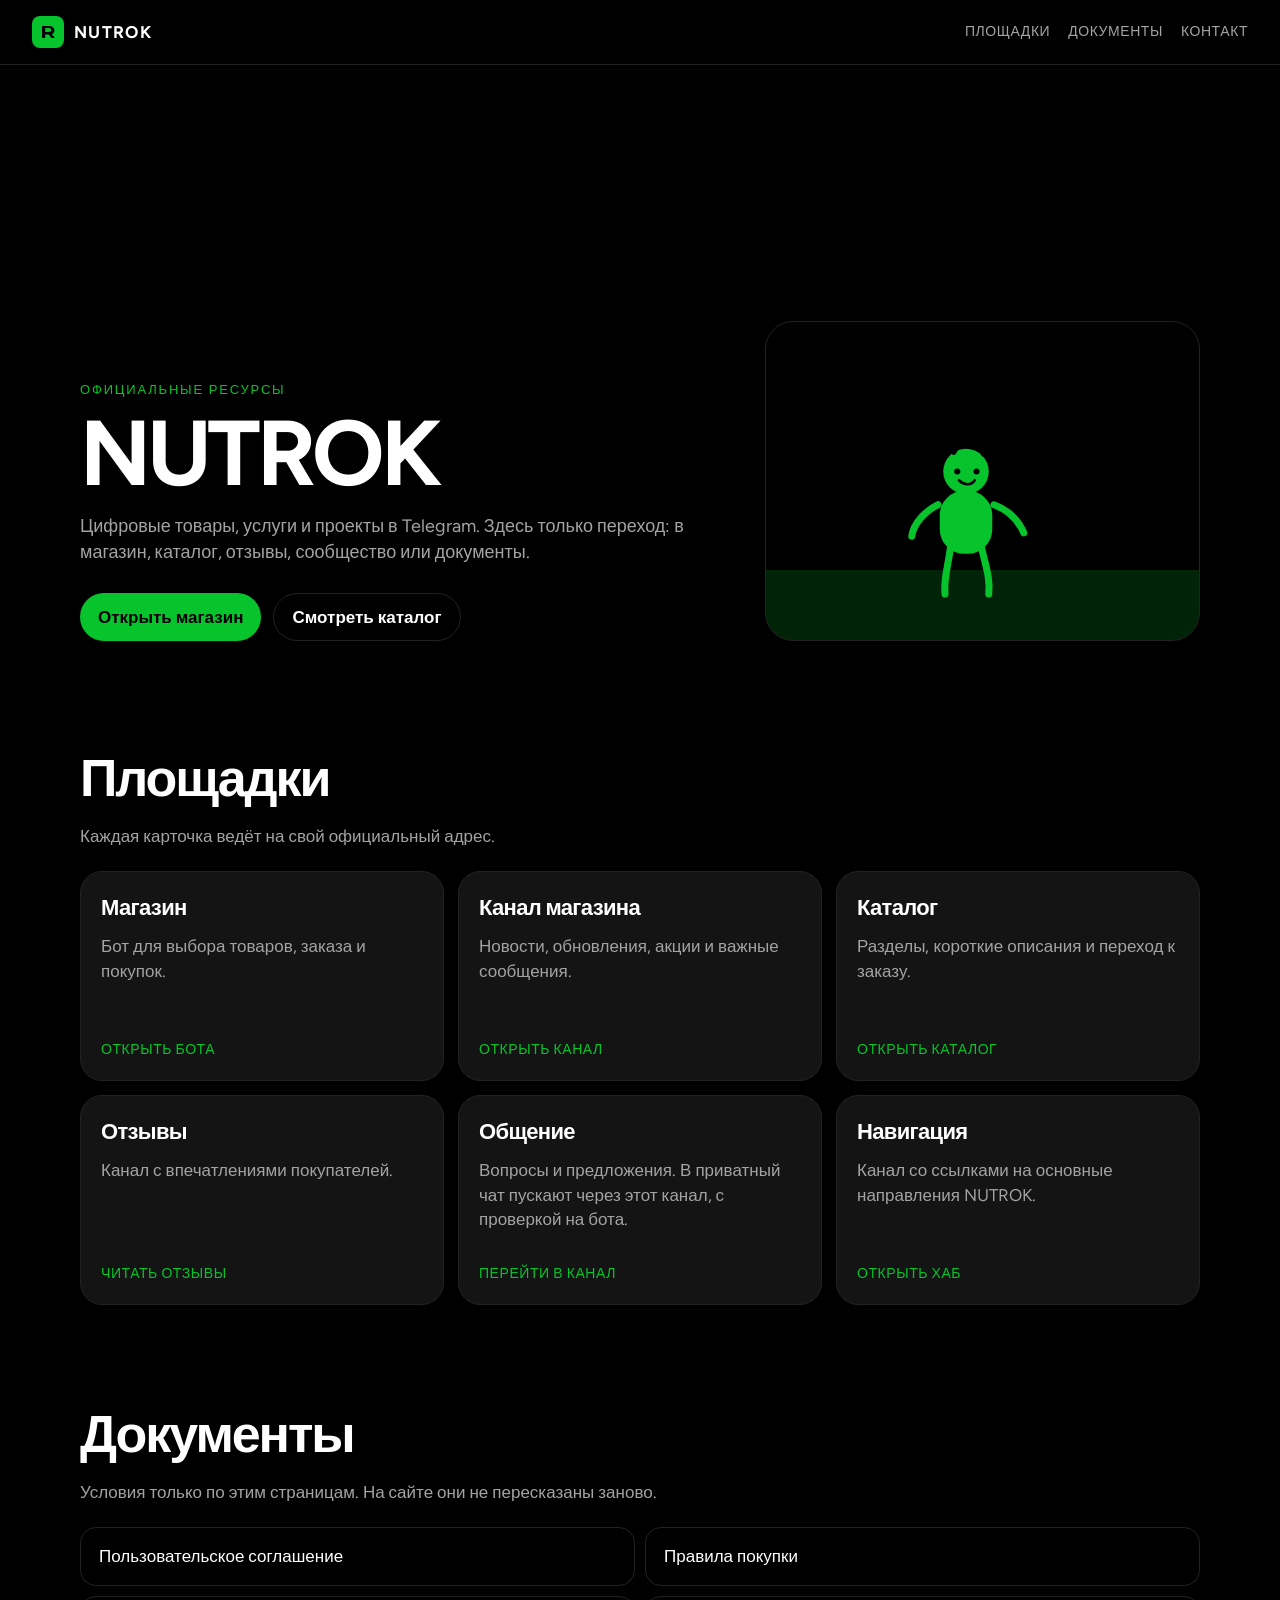
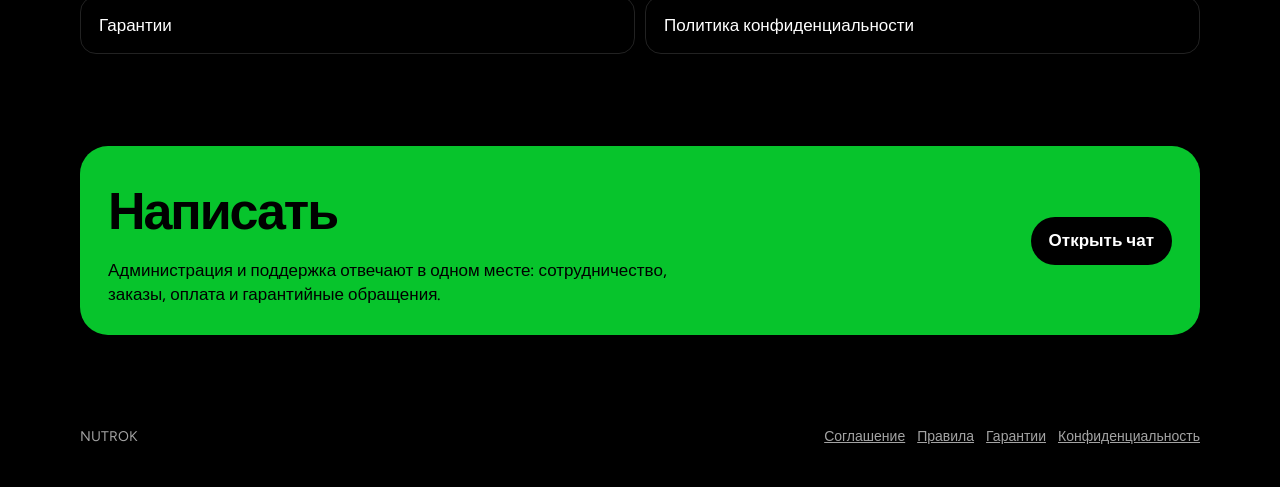
==== commit 09e4fec5: "asad: собрал переходник нутрок вместо шаблона" ====
--- a/index.html
+++ b/index.html
@@ -1,1857 +1,114 @@
 <!DOCTYPE html>
+<html lang="ru">
+<head>
+  <meta charset="utf-8">
+  <meta name="viewport" content="width=device-width, initial-scale=1">
+  <title>NUTROK</title>
+  <meta name="description" content="Официальные площадки NUTROK: магазин, каталог, отзывы, сообщество и документы.">
+  <link rel="icon" href="assets/nutrok/mark.svg">
+  <link rel="stylesheet" href="assets/fonts/fonts.css">
+  <link rel="stylesheet" href="assets/nutrok/site.css">
+</head>
+<body>
+  <header class="top">
+    <a class="brand" href="#top"><img src="assets/nutrok/mark.svg" alt="">NUTROK</a>
+    <button class="menu" type="button" aria-expanded="false" aria-controls="nav">Меню</button>
+    <nav class="nav" id="nav">
+      <a href="#places">Площадки</a>
+      <a href="#docs">Документы</a>
+      <a href="#contact">Контакт</a>
+    </nav>
+  </header>
 
-<!--[if IE 8]><html class="ie" xmlns="http://www.w3.org/1999/xhtml" xml:lang="en-US" lang="en-US"> <![endif]-->
-<!--[if (gte IE 9)|!(IE)]><!-->
-<html xmlns="http://www.w3.org/1999/xhtml" xml:lang="en-US" lang="en-US">
-<!--<![endif]-->
+  <main id="top">
+    <section class="wrap hero">
+      <div>
+        <p class="kicker">Официальные ресурсы</p>
+        <h1>NUTROK</h1>
+        <p class="lead">Цифровые товары, услуги и проекты в Telegram. Здесь только переход: в магазин, каталог, отзывы, сообщество или документы.</p>
+        <div class="actions">
+          <a class="btn btn-go" href="https://t.me/NutrokStoreBot" target="_blank" rel="noopener noreferrer">Открыть магазин</a>
+          <a class="btn btn-quiet" href="https://t.me/nutrokmenu" target="_blank" rel="noopener noreferrer">Смотреть каталог</a>
+        </div>
+      </div>
+      <div class="stage" aria-hidden="true">
+        <span class="anchor anchor-lie" data-anchor="lie"></span>
+        <span class="anchor anchor-stand" data-anchor="stand"></span>
+        <span class="anchor anchor-climb" data-anchor="climb"></span>
+        <div class="walker" data-pose="stand">
+          <img src="assets/nutrok/mascot.svg" alt="">
+        </div>
+      </div>
+    </section>
 
-<head>
-    <meta charset="utf-8">
-    <title>Davies - Personal Portfolio HTML Template</title>
-    <meta name="author" content="themesflat.com">
-    <meta name="viewport" content="width=device-width, initial-scale=1, maximum-scale=1">
-    <meta name="description"
-        content="Davies - Personal Portfolio is a sleek and modern HTML template designed for developers, designers, freelancers, and professionals who want to showcase their work online. Fully responsive, SEO-friendly, and easy to customize, it helps you create a strong personal brand and impress potential clients or employers.">
+    <section class="wrap section" id="places">
+      <h2>Площадки</h2>
+      <p class="note">Каждая карточка ведёт на свой официальный адрес.</p>
+      <div class="grid">
+        <a class="card" href="https://t.me/NutrokStoreBot" target="_blank" rel="noopener noreferrer">
+          <strong>Магазин</strong>
+          <p>Бот для выбора товаров, заказа и покупок.</p>
+          <span>Открыть бота</span>
+        </a>
+        <a class="card" href="https://t.me/nutrokstore" target="_blank" rel="noopener noreferrer">
+          <strong>Канал магазина</strong>
+          <p>Новости, обновления, акции и важные сообщения.</p>
+          <span>Открыть канал</span>
+        </a>
+        <a class="card" href="https://t.me/nutrokmenu" target="_blank" rel="noopener noreferrer">
+          <strong>Каталог</strong>
+          <p>Разделы, короткие описания и переход к заказу.</p>
+          <span>Открыть каталог</span>
+        </a>
+        <a class="card" href="https://t.me/nutrokreviews" target="_blank" rel="noopener noreferrer">
+          <strong>Отзывы</strong>
+          <p>Канал с впечатлениями покупателей.</p>
+          <span>Читать отзывы</span>
+        </a>
+        <a class="card" href="https://t.me/nutroktalk" target="_blank" rel="noopener noreferrer">
+          <strong>Общение</strong>
+          <p>Вопросы и предложения. В приватный чат пускают через этот канал, с проверкой на бота.</p>
+          <span>Перейти в канал</span>
+        </a>
+        <a class="card" href="https://t.me/nutrokhub" target="_blank" rel="noopener noreferrer">
+          <strong>Навигация</strong>
+          <p>Канал со ссылками на основные направления NUTROK.</p>
+          <span>Открыть хаб</span>
+        </a>
+      </div>
+    </section>
 
-    <!-- font -->
-    <link rel="stylesheet" href="assets/fonts/fonts.css">
-    <link rel="stylesheet" href="assets/icon/icomoon/style.css">
-    <!-- css -->
-    <link rel="stylesheet" href="assets/css/bootstrap.min.css">
-    <link rel="stylesheet" href="assets/css/swiper-bundle.min.css">
-    <link rel="stylesheet" href="assets/css/animate.css">
-    <link rel="stylesheet" href="assets/css/odometer.min.css">
-    <link rel="stylesheet" href="assets/css/slick.css">
-    <link rel="stylesheet" href="assets/css/slick.theme.css">
-    <link rel="stylesheet" type="text/css" href="assets/css/styles.css">
+    <section class="wrap section" id="docs">
+      <h2>Документы</h2>
+      <p class="note">Условия только по этим страницам. На сайте они не пересказаны заново.</p>
+      <div class="docs">
+        <a href="https://telegra.ph/Polzovatelskoe-soglashenie-v11-10-14" target="_blank" rel="noopener noreferrer">Пользовательское соглашение</a>
+        <a href="https://telegra.ph/Pravila-v11-10-14" target="_blank" rel="noopener noreferrer">Правила покупки</a>
+        <a href="https://telegra.ph/Garantii-v11-10-14" target="_blank" rel="noopener noreferrer">Гарантии</a>
+        <a href="https://telegra.ph/Politika-konfidencialnosti-v11-10-14" target="_blank" rel="noopener noreferrer">Политика конфиденциальности</a>
+      </div>
+    </section>
 
-    <!-- Favicon and Touch Icons  -->
-    <link rel="shortcut icon" href="assets/images/logo/favicon.svg">
-    <link rel="apple-touch-icon-precomposed" href="assets/images/logo/favicon.svg">
-</head>
+    <section class="wrap section" id="contact">
+      <div class="contact">
+        <div>
+          <h2>Написать</h2>
+          <p>Администрация и поддержка отвечают в одном месте: сотрудничество, заказы, оплата и гарантийные обращения.</p>
+        </div>
+        <a class="btn" href="https://t.me/nutrok" target="_blank" rel="noopener noreferrer">Открыть чат</a>
+      </div>
+    </section>
+  </main>
 
-<body class="counter-scroll">
-    <canvas class="cursor-trail d-none d-xl-block" id="trail"></canvas>
-
-    <!-- Scroll Top -->
-    <button id="goTop">
-        <span class="border-progress"></span>
-        <span class="ic-wrap">
-            <span class="icon icon-arrow-caret-right"></span>
-        </span>
-    </button>
-    <!-- /Scroll Top -->
-
-    <!-- Preload -->
-    <div class="preloader overflow-hidden">
-        <div class="site-name"><span>DAVIES</span></div>
-        <div class="preloader-gutters">
-            <div class="bar">
-                <div class="inner-bar"></div>
-            </div>
-            <div class="bar">
-                <div class="inner-bar"></div>
-            </div>
-            <div class="bar">
-                <div class="inner-bar"></div>
-            </div>
-            <div class="bar">
-                <div class="inner-bar"></div>
-            </div>
-            <div class="bar">
-                <div class="inner-bar"></div>
-            </div>
-            <div class="bar">
-                <div class="inner-bar"></div>
-            </div>
-            <div class="bar">
-                <div class="inner-bar"></div>
-            </div>
-            <div class="bar">
-                <div class="inner-bar"></div>
-            </div>
-        </div>
-    </div>
-    <!-- /Preload -->
-
-    <main id="wrapper">
-        <!-- Header -->
-        <header class="tf-header">
-            <div class="header-inner">
-                <div class="container">
-                    <div class="row">
-                        <div class="col-6 col-md-1">
-                            <a href="index.html" class="logo-site">
-                                <i class="icon icon-davies-logo"></i>
-                            </a>
-                        </div>
-                        <div class="col-7 d-none d-md-block">
-                            <div class="box-navigation">
-                                <ul class="nav-menu-main">
-                                    <li class="menu-item"><a href="#workScroll" class="item-link link text-caption"><span>01
-                                                /</span>WORKS</a></li>
-                                    <li class="menu-item"><a href="#serviceScroll" class="item-link link text-caption"><span>02
-                                                /</span>SERVICES</a>
-                                    </li>
-                                    <li class="menu-item"><a href="#aboutScroll" class="item-link link text-caption"><span>03
-                                                /</span>ABOUT</a></li>
-                                    <li class="menu-item"><a href="#contactScroll" class="item-link link text-caption"><span>04
-                                                /</span>CONTACT</a>
-                                    </li>
-                                </ul>
-                            </div>
-                        </div>
-                        <div class="col-3 col-md-2 d-none d-sm-block">
-                            <div class="header-contact">
-                                <a href="mailto:davies@gmail.com" class="link text-caption">DAVIES@GMAIL.COM</a>
-                                <p class="text-caption">
-                                    CUP <span class="clock"></span>
-                                </p>
-                            </div>
-                        </div>
-                        <div class="col-6 col-sm-3 col-md-2 d-flex justify-content-end align-items-start">
-                            <button type="button" class="btn-mobile-menu open-mb-menu text-caption text-white link">
-                                <i class="icon icon-menu"></i>
-                                MENU
-                            </button>
-                        </div>
-                    </div>
-                </div>
-            </div>
-        </header>
-        <!-- /Header -->
-        <!-- Hero Banner -->
-        <div class="section-hero-v1">
-            <div class="overlay"></div>
-            <div class="bg-video">
-                <video class="" muted="" autoplay="" loop="" playsinline="">
-                    <source src="assets/images/video/corridor.webm" type="video/mp4">
-                </video>
-                <div class="video-overlay"></div>
-                <div class="video-overlay-2"></div>
-                <div class="video-overlay-2"></div>
-            </div>
-            <div class="content-wrap">
-                <div class="container">
-                    <div class="row">
-                        <div class="col-md-8">
-                            <div class="col-left">
-                                <ul class="tf-list vertical text-caption fw-medium ">
-                                    <li><a href="#" class="link effectFade fadeUp">WEB-DESIGNER</a></li>
-                                    <li><a href="#" class="link effectFade fadeUp">BLOGER</a></li>
-                                    <li><a href="#" class="link effectFade fadeUp">TREND ANALYST</a></li>
-                                </ul>
-                                <div class="davies-large">
-                                    <div class="effectFade fadeRotateX">
-                                        DAVIES<span class="text-primary">_</span>
-                                    </div>
-                                </div>
-                            </div>
-                        </div>
-                        <div class="col-md-4">
-                            <div class="col-right">
-                                <div class="top text-caption fw-medium d-flex justify-content-between align-items-center effectFade">
-                                    <p class="title text-has-dot ">
-                                        <span class="br-dot"></span>
-                                        AVAILABLE FOR WORK
-                                    </p>
-                                    <span>
-                                        © 2025
-                                    </span>
-                                </div>
-                                <div class="bot">
-                                    <p class="desc text-white-64 effectFade fadeRight view-visible">
-                                        I craft bold brands and modern websites with purpose. Each detail balances design and usability for
-                                        impact. My
-                                        work
-                                        adapts as your vision grows.
-                                    </p>
-                                    <div class="effectFade fadeRight view-visible">
-                                        <a href="#contactScroll" class="tf-btn ">
-                                            START A PROJECT
-                                        </a>
-                                    </div>
-                                </div>
-                            </div>
-                        </div>
-                    </div>
-                </div>
-            </div>
-        </div>
-        <!-- /Hero Banner -->
-        <!-- Select Work -->
-        <div class="section-selected-work flat-spacing pb-0" id="workScroll">
-            <div class="bg-img effectFade fadeUp">
-                <img loading="lazy" width="1440" height="720" src="assets/images/item/mountain.png" alt="Image">
-            </div>
-            <div class="content-wrap-1 wrap-list-btn">
-                <div class="container">
-                    <div class="row">
-                        <div class="col-md-4">
-                            <div class="col-left mb-md-0">
-                                <p class="mini-title text-caption text-white-64 effectFade fadeUp">
-                                    SELECTED WORKS
-                                </p>
-                                <div class="position-relative effectFade fadeUp no-div">
-                                    <div class="slick-nav">
-                                        <!-- Clone 1 -->
-                                        <div>
-                                            <p class="text-slide text-display-2 fw-semibold">Future</p>
-                                        </div>
-                                        <div>
-                                            <p class="text-slide text-display-2 fw-semibold">NexoPay</p>
-                                        </div>
-                                        <div>
-                                            <p class="text-slide text-display-2 fw-semibold">Seeson</p>
-                                        </div>
-                                        <!-- Clone 2 -->
-                                        <div>
-                                            <p class="text-slide text-display-2 fw-semibold">Future</p>
-                                        </div>
-                                        <div>
-                                            <p class="text-slide text-display-2 fw-semibold">NexoPay</p>
-                                        </div>
-                                        <div>
-                                            <p class="text-slide text-display-2 fw-semibold">Seeson</p>
-                                        </div>
-                                    </div>
-                                    <div class="image-award">
-                                        <img loading="lazy" width="80" height="80" src="assets/images/item/award.svg" alt="Image">
-                                    </div>
-                                </div>
-                            </div>
-                        </div>
-                        <div class="col-md-8">
-                            <div class="col-right">
-                                <div class="slick-for">
-                                    <!-- Clone 1 -->
-                                    <div>
-                                        <div class="image effectFade fadeZoom">
-                                            <img src="assets/images/section/work-1.jpg" alt="Image">
-                                        </div>
-                                    </div>
-                                    <div>
-                                        <div class="image">
-                                            <img src="assets/images/section/work-2.jpg" alt="Image">
-                                        </div>
-                                    </div>
-                                    <div>
-                                        <div class="image">
-                                            <img src="assets/images/section/work-3.jpg" alt="Image">
-                                        </div>
-                                    </div>
-                                    <!-- Clone 2 -->
-                                    <div>
-                                        <div class="image">
-                                            <img src="assets/images/section/work-1.jpg" alt="Image">
-                                        </div>
-                                    </div>
-                                    <div>
-                                        <div class="image">
-                                            <img src="assets/images/section/work-2.jpg" alt="Image">
-                                        </div>
-                                    </div>
-                                    <div>
-                                        <div class="image">
-                                            <img src="assets/images/section/work-3.jpg" alt="Image">
-                                        </div>
-                                    </div>
-                                </div>
-                            </div>
-                        </div>
-                    </div>
-                </div>
-            </div>
-            <div class="content-wrap-2">
-                <div class="container position-relative z-5">
-                    <div class="row">
-                        <div class="col-md-4">
-                            <ul class="work-tag">
-                                <!-- Clone 1 -->
-                                <li>
-                                    <div class="group-btn">
-                                        <a href="#" class="tf-btn style-2">
-                                            BRANDING
-                                        </a>
-                                        <a href="#" class="tf-btn style-2">
-                                            VISUAL IDENTITY
-                                        </a>
-                                    </div>
-                                </li>
-                                <li>
-                                    <div class="group-btn">
-                                        <a href="#" class="tf-btn style-2">
-                                            WEBSITE DESIGN
-                                        </a>
-                                        <a href="#" class="tf-btn style-2">
-                                            BRANDING
-                                        </a>
-                                        <a href="#" class="tf-btn style-2">
-                                            VISUAL IDENTITY
-                                        </a>
-                                    </div>
-                                </li>
-                                <li>
-                                    <div class="group-btn">
-                                        <a href="#" class="tf-btn style-2">
-                                            BRANDING
-                                        </a>
-                                        <a href="#" class="tf-btn style-2">
-                                            VISUAL IDENTITY
-                                        </a>
-                                    </div>
-                                </li>
-                                <!-- Clone 2 -->
-                                <li>
-                                    <div class="group-btn">
-                                        <a href="#" class="tf-btn style-2">
-                                            BRANDING
-                                        </a>
-                                        <a href="#" class="tf-btn style-2">
-                                            VISUAL IDENTITY
-                                        </a>
-                                    </div>
-                                </li>
-                                <li>
-                                    <div class="group-btn">
-                                        <a href="#" class="tf-btn style-2">
-                                            WEBSITE DESIGN
-                                        </a>
-                                        <a href="#" class="tf-btn style-2">
-                                            BRANDING
-                                        </a>
-                                        <a href="#" class="tf-btn style-2">
-                                            VISUAL IDENTITY
-                                        </a>
-                                    </div>
-                                </li>
-                                <li>
-                                    <div class="group-btn">
-                                        <a href="#" class="tf-btn style-2">
-                                            BRANDING
-                                        </a>
-                                        <a href="#" class="tf-btn style-2">
-                                            VISUAL IDENTITY
-                                        </a>
-                                    </div>
-                                </li>
-                            </ul>
-                        </div>
-                        <div class="col-6 col-md-4">
-                            <div class="group-btn-slider">
-                                <div class="btn-nav-swiper cs-pointer text-caption fw-medium link nav-prev-swiper">
-                                    <i class="icon icon-arrow-long-left"></i>
-                                    PREV
-                                </div>
-                                <div class="btn-nav-swiper cs-pointer text-caption fw-medium link nav-next-swiper">
-                                    NEXT
-                                    <i class="icon icon-arrow-long-right"></i>
-                                </div>
-                            </div>
-                        </div>
-                        <div class="col-6 col-md-4">
-                            <div class="col-right">
-                                <p class="text-display-2 letter-space--3 fw-semibold">
-                                    20<span class="text-primary">25</span>
-                                </p>
-                            </div>
-                        </div>
-                    </div>
-                </div>
-            </div>
-        </div>
-        <!-- /Select Work -->
-        <!-- Feature -->
-        <section class="section-feature flat-spacing tf-btn-swiper-main">
-            <div class="container">
-                <div class="s-header">
-                    <h2 class="text-display-2 fw-semibold letter-space--3 effectFade fadeUp">
-                        Featured Templates
-                    </h2>
-                    <a href="#" class="tf-btn">
-                        BROWSE ALL
-                    </a>
-                </div>
-                <div class="position-relative">
-                    <div dir="ltr" class="swiper tf-swiper swiper-feature" data-preview="2" data-tablet="2" data-mobile-sm="1" data-mobile="1"
-                        data-space-lg="40" data-space-md="30" data-space="15" data-pagination="1" data-pagination-sm="1" data-pagination-md="2"
-                        data-pagination-lg="2">
-                        <div class="swiper-wrapper">
-                            <!-- item 1 -->
-                            <div class="swiper-slide">
-                                <div class="wg-feature-v01 hover-img main-mouse-hover">
-                                    <a href="#" class="feature-image img-style">
-                                        <img loading="lazy" width="628" height="471" src="assets/images/section/feature-1.jpg" alt="Image">
-                                    </a>
-                                    <div class="feature-content">
-                                        <div class="info">
-                                            <p class="tag text-white-64 letter-space--1">Portfolio</p>
-                                            <h5 class="name letter-space--2">
-                                                <a href="#" class="link">Portz</a>
-                                            </h5>
-                                        </div>
-                                        <h5 class="price letter-space--2 text-primary">
-                                            $49
-                                        </h5>
-                                    </div>
-                                    <div class="tf-mouse">
-                                        <a href="#" class="action tf-btn-2">
-                                            <i class="icon icon-arrow-long-right"></i>
-                                        </a>
-                                    </div>
-                                </div>
-                            </div>
-                            <!-- item 2 -->
-                            <div class="swiper-slide">
-                                <div class="wg-feature-v01 hover-img main-mouse-hover">
-                                    <a href="#" class="feature-image img-style">
-                                        <img loading="lazy" width="628" height="471" src="assets/images/section/feature-2.jpg" alt="Image">
-                                    </a>
-                                    <div class="feature-content">
-                                        <div class="info">
-                                            <p class="tag text-white-64 letter-space--1">Agency</p>
-                                            <h5 class="name letter-space--2">
-                                                <a href="#" class="link">Agenz</a>
-                                            </h5>
-                                        </div>
-                                        <h5 class="price letter-space--2 text-primary">
-                                            $49
-                                        </h5>
-                                    </div>
-                                    <div class="tf-mouse">
-                                        <a href="#" class="action tf-btn-2">
-                                            <i class="icon icon-arrow-long-right"></i>
-                                        </a>
-                                    </div>
-                                </div>
-                            </div>
-                            <!-- item 3 -->
-                            <div class="swiper-slide main-mouse-hover">
-                                <div class="wg-feature-v01 hover-img">
-                                    <a href="#" class="feature-image img-style">
-                                        <img loading="lazy" width="628" height="471" src="assets/images/section/feature-1.jpg" alt="Image">
-                                    </a>
-                                    <div class="feature-content">
-                                        <div class="info">
-                                            <p class="tag text-white-64 letter-space--1">Portfolio</p>
-                                            <h5 class="name letter-space--2">
-                                                <a href="#" class="link">Portz</a>
-                                            </h5>
-                                        </div>
-                                        <h5 class="price letter-space--2 text-primary">
-                                            $49
-                                        </h5>
-                                    </div>
-                                    <div class="tf-mouse">
-                                        <a href="#" class="action tf-btn-2">
-                                            <i class="icon icon-arrow-long-right"></i>
-                                        </a>
-                                    </div>
-                                </div>
-                            </div>
-                        </div>
-                        <div class="group-btn-slider">
-                            <div class="btn-nav-swiper text-caption fw-medium link nav-prev-swiper">
-                                <i class="icon icon-arrow-long-left"></i>
-                                PREV
-                            </div>
-                            <div class="btn-nav-swiper text-caption fw-medium link nav-next-swiper">
-                                NEXT
-                                <i class="icon icon-arrow-long-right"></i>
-                            </div>
-                        </div>
-                    </div>
-                    <!-- <div class="hover-wrap left main-mouse-hover">
-                        <div class="action tf-btn-2 nav-prev-swiper-2 tf-mouse mode-2">
-                            <i class="icon icon-arrow-long-left"></i>
-                        </div>
-                    </div>
-                    <div class="hover-wrap right main-mouse-hover">
-                        <div class="action tf-btn-2 nav-next-swiper-2 tf-mouse mode-2">
-                            <i class="icon icon-arrow-long-right"></i>
-                        </div>
-                    </div> -->
-                </div>
-            </div>
-        </section>
-        <!-- /Feature -->
-        <!-- Service -->
-        <section class="section-service-2 overflow-hidden flat-spacing" id="serviceScroll">
-            <div class="bg-image-list">
-                <div class="bg-image">
-                    <img loading="lazy" width="1440" height="938" src="assets/images/section/bg-service-1.jpg" alt="Image">
-                    <div class="img-item">
-                        <img loading="lazy" width="1440" height="938" src="assets/images/item/overlay.png" alt="Image">
-                    </div>
-                </div>
-                <div class="bg-image">
-                    <img loading="lazy" width="1440" height="938" src="assets/images/section/bg-service-2.jpg" alt="Image">
-                    <div class="img-item">
-                        <img loading="lazy" width="1440" height="938" src="assets/images/item/overlay.png" alt="Image">
-                    </div>
-                </div>
-                <div class="bg-image">
-                    <img loading="lazy" width="1440" height="938" src="assets/images/section/bg-service-3.jpg" alt="Image">
-                    <div class="img-item">
-                        <img loading="lazy" width="1440" height="938" src="assets/images/item/overlay.png" alt="Image">
-                    </div>
-                </div>
-            </div>
-
-            <div class="container">
-                <div class="s-header s-header-scroll">
-                    <h2 class="text-display-2 fw-semibold effectFade fadeUp">
-                        Services
-                    </h2>
-                </div>
-            </div>
-            <div class="container">
-                <div class="wrap-control position-relative">
-                    <div class="wg-service-2">
-                        <div class="main-image">
-                            <div class="image">
-                                <img loading="lazy" width="424" height="530" src="assets/images/section/service-1.jpg" alt="Image">
-                            </div>
-                            <div class="action tf-btn-2 cs-pointer">
-                                <i class="icon icon-arrow-long-right"></i>
-                            </div>
-                        </div>
-                        <div class="center">
-                            <h5 class="title">
-                                Branding
-                            </h5>
-                            <p class="desc">
-                                I create distinctive brand identities through strategy and visual design, helping businesses stand
-                                out,
-                                connect with audiences, and leave a lasting impression.
-                            </p>
-                            <div class="br-line d-flex"></div>
-                            <ul class="tf-list vertical">
-                                <li class="letter-space--1">
-                                    <span class="text-primary">//</span> Brand Strategy
-                                </li>
-                                <li class="letter-space--1">
-                                    <span class="text-primary">//</span> Visual Identity Design
-                                </li>
-                                <li class="letter-space--1">
-                                    <span class="text-primary">//</span> Logo & Typography
-                                </li>
-                                <li class="letter-space--1">
-                                    <span class="text-primary">//</span> Color Palette Creation
-                                </li>
-                                <li class="letter-space--1">
-                                    <span class="text-primary">//</span> Brand Guidelines
-                                </li>
-                            </ul>
-                            <a href="#contactScroll" class="tf-btn">
-                                START A PROJECT
-                            </a>
-                        </div>
-                        <div class="image-simu">
-                        </div>
-                        <div class="image-2">
-                            <img loading="lazy" width="212" height="265" src="assets/images/section/service-mini-1.jpg" alt="Image">
-                        </div>
-                    </div>
-                    <div class="wg-service-2">
-                        <div class="main-image">
-                            <div class="image">
-                                <img loading="lazy" width="424" height="530" src="assets/images/section/service-2.jpg" alt="Image">
-                            </div>
-                            <div class="action tf-btn-2 cs-pointer">
-                                <i class="icon icon-arrow-long-right"></i>
-                            </div>
-                        </div>
-                        <div class="center">
-                            <h5 class="title">
-                                Web Design
-                            </h5>
-                            <p class="desc">
-                                I design modern websites focused on user experience, scalability, and aesthetics. Each project is crafted to express
-                                the brand’s identity and deliver lasting value.
-                            </p>
-                            <div class="br-line d-flex"></div>
-                            <ul class="tf-list vertical">
-                                <li class="letter-space--1">
-                                    <span class="text-primary">//</span> UI/UX Design
-                                </li>
-                                <li class="letter-space--1">
-                                    <span class="text-primary">//</span> Responsive Layouts
-                                </li>
-                                <li class="letter-space--1">
-                                    <span class="text-primary">//</span> Interaction & Animation
-                                </li>
-                                <li class="letter-space--1">
-                                    <span class="text-primary">//</span> Accessibility Optimization
-                                </li>
-                                <li class="letter-space--1">
-                                    <span class="text-primary">//</span> Design Systems
-                                </li>
-                            </ul>
-                            <a href="#contactScroll" class="tf-btn">
-                                START A PROJECT
-                            </a>
-                        </div>
-                        <div class="image-simu">
-                        </div>
-                        <div class="image-2">
-                            <img loading="lazy" width="212" height="265" src="assets/images/section/service-mini-2.jpg" alt="Image">
-                        </div>
-                    </div>
-                    <div class="wg-service-2">
-                        <div class="main-image">
-                            <div class="image">
-                                <img loading="lazy" width="424" height="530" src="assets/images/section/service-3.jpg" alt="Image">
-                            </div>
-                            <div class="action tf-btn-2 cs-pointer">
-                                <i class="icon icon-arrow-long-left"></i>
-                            </div>
-                        </div>
-                        <div class="center">
-                            <h5 class="title">
-                                No-Code Development
-                            </h5>
-                            <p class="desc">
-                                I build powerful websites using no-code platforms, ensuring fast deployment, easy management, and flexibility without
-                                compromising performance or security.
-                            </p>
-                            <div class="br-line d-flex"></div>
-                            <ul class="tf-list vertical">
-                                <li class="letter-space--1">
-                                    <span class="text-primary">//</span> Framer Development
-                                </li>
-                                <li class="letter-space--1">
-                                    <span class="text-primary">//</span> Webflow Development
-                                </li>
-                                <li class="letter-space--1">
-                                    <span class="text-primary">//</span> CMS Setup & Integration
-                                </li>
-                                <li class="letter-space--1">
-                                    <span class="text-primary">//</span> SEO & Performance Optimization
-                                </li>
-                                <li class="letter-space--1">
-                                    <span class="text-primary">//</span> Post-Launch Support
-                                </li>
-                            </ul>
-                            <a href="#contactScroll" class="tf-btn">
-                                START A PROJECT
-                            </a>
-                        </div>
-                        <div class="image-simu">
-                        </div>
-                    </div>
-                </div>
-            </div>
-        </section>
-        <!-- /Service -->
-        <!-- Process -->
-        <section class="section-process flat-spacing">
-            <div class="container">
-                <div class="s-header">
-                    <h2 class="title text-display-2 letter-space--3 fw-semibold effectFade fadeUp">
-                        The Process
-                    </h2>
-                </div>
-                <div class="process-list">
-                    <div dir="ltr" class="swiper swiper-process">
-                        <div class="swiper-wrapper">
-                            <!-- item 1 -->
-                            <div class="swiper-slide effectFade fadeUp no-div">
-                                <div class="wg-process">
-                                    <div class="bg-img">
-                                        <img loading="lazy" width="509" height="509" src="assets/images/item/bg-1.jpg" alt="Image">
-                                    </div>
-                                    <div class="content position-relative z-5">
-                                        <div class="img-icon">
-                                            <img loading="lazy" width="120" height="120" src="assets/images/item/process-1.png" alt="Image">
-                                        </div>
-
-                                        <div>
-                                            <h5 class="title letter-space--2">
-                                                <a href="#" class="link">
-                                                    Discover the Essence <br class="d-none d-sm-block">
-                                                    that drives your brand
-                                                </a>
-                                            </h5>
-                                            <div class="br-line"></div>
-                                            <div class="bot">
-                                                <div class="img-item">
-                                                    <img loading="lazy" width="81" height="68" src="assets/images/item/S1.svg" alt="Image">
-                                                </div>
-                                                <p class="desc text-body-3 letter-space--1 text-white-64">
-                                                    I begin by clarifying your goals, audience, and market fit. The insights set a clear
-                                                    direction and
-                                                    define
-                                                    what
-                                                    success means for you.
-                                                </p>
-                                            </div>
-                                        </div>
-                                    </div>
-                                </div>
-                            </div>
-                            <!-- item 2 -->
-                            <div class="swiper-slide effectFade fadeUp no-div">
-                                <div class="wg-process">
-                                    <div class="bg-img">
-                                        <img loading="lazy" width="509" height="509" src="assets/images/item/bg-1.jpg" alt="Image">
-                                    </div>
-                                    <div class="content position-relative z-5">
-                                        <div class="img-icon">
-                                            <img loading="lazy" width="120" height="120" src="assets/images/item/process-2.png" alt="Image">
-                                        </div>
-
-                                        <div>
-                                            <h5 class="title letter-space--2">
-                                                <a href="#" class="link">
-                                                    Design Bold Ideas<br class="d-none d-sm-block">
-                                                    with clear intention
-                                                </a>
-                                            </h5>
-                                            <div class="br-line"></div>
-                                            <div class="bot">
-                                                <div class="img-item">
-                                                    <img loading="lazy" width="99" height="68" src="assets/images/item/S2.svg" alt="Image">
-                                                </div>
-                                                <p class="desc text-body-3 letter-space--1 text-white-64">
-                                                    I translate strategy into visual identity and page structure. Every element serves a
-                                                    purpose—clean, accessible, and ready for growth.
-                                                </p>
-                                            </div>
-                                        </div>
-                                    </div>
-                                </div>
-                            </div>
-                            <!-- item 3 -->
-                            <div class="swiper-slide effectFade fadeUp no-div">
-                                <div class="wg-process">
-                                    <div class="bg-img">
-                                        <img loading="lazy" width="509" height="509" src="assets/images/item/bg-1.jpg" alt="Image">
-                                    </div>
-                                    <div class="content position-relative z-5">
-                                        <div class="img-icon">
-                                            <img loading="lazy" width="120" height="120" src="assets/images/item/process-3.png" alt="Image">
-                                        </div>
-
-                                        <div>
-                                            <h5 class="title letter-space--2">
-                                                <a href="#" class="link">
-                                                    Deliver with Speed <br class="d-none d-sm-block">
-                                                    and lasting impact
-                                                </a>
-                                            </h5>
-                                            <div class="br-line"></div>
-                                            <div class="bot">
-                                                <div class="img-item">
-                                                    <img loading="lazy" width="99" height="68" src="assets/images/item/S3.svg" alt="Image">
-                                                </div>
-                                                <p class="desc text-body-3 letter-space--1 text-white-64">
-                                                    I build and launch your site in Framer or Webflow, then hand over an easy editor. You stay
-                                                    in
-                                                    control, with fast performance and room to scale.
-                                                </p>
-                                            </div>
-                                        </div>
-                                    </div>
-                                </div>
-                            </div>
-                        </div>
-                        <div class="sw-dot-default tf-pag-nav justify-content-center d-xl-none"></div>
-                    </div>
-                </div>
-            </div>
-        </section>
-        <!-- /Process -->
-        <!-- About Me -->
-        <section class="section-about-me flat-spacing" id="aboutScroll">
-            <div class="s-img-bg">
-                <img loading="lazy" width="1440" height="906" src="assets/images/section/bg-about.jpg" alt="Background">
-            </div>
-            <div class="container position-relative z-5">
-                <div class="row">
-                    <div class="col-lg-5">
-                        <div class="col-left mb-lg-0">
-                            <div class="davies-video">
-                                <video class="video" muted="" autoplay="" loop="" playsinline="">
-                                    <source src="assets/images/video/davies-video.mp4" type="video/mp4">
-                                </video>
-                                <div class="overlay v1"></div>
-                                <div class="overlay mark-1"></div>
-                                <div class="overlay mark-2"></div>
-                            </div>
-                            <div class="signature">
-                                <img loading="lazy" width="111" height="40" src="assets/images/logo/davies-small.svg" alt="Image">
-                            </div>
-                            <div class="badget">
-                                <img loading="lazy" width="156" height="156" src="assets/images/item/badge-design.png" alt="Image">
-                            </div>
-                        </div>
-                    </div>
-                    <div class="offset-lg-1 col-lg-6 offset-xl-2 col-xl-5">
-                        <div class="col-right">
-                            <h6 class="mini-title text-caption text-white-64">
-                                ABOUT ME
-                            </h6>
-                            <div class="text-color-change">
-                                <h5 class="desc letter-space--2 fw-normal ">
-                                    I’m a designer and no-code developer creating bold, functional, and award- winning digital experiences
-                                    that
-                                    help
-                                    brands
-                                    connect with their audience.
-                                </h5>
-                            </div>
-                            <div class="br-line"></div>
-                            <ul class="experience-list overflow-hidden">
-                                <li>Work Experience</li>
-                                <li class="effectFade fadeRight">
-                                    <p class="exp_name">Independent Product Designer</p>
-                                    <p class="exp_year">2025</p>
-                                </li>
-                                <li class="effectFade fadeRight">
-                                    <p class="exp_name">Senior UX Designer at CloudForge</p>
-                                    <p class="exp_year">2024 - 2025</p>
-                                </li>
-                                <li class="effectFade fadeRight">
-                                    <p class="exp_name">Product Designer at Orbit Systems</p>
-                                    <p class="exp_year">2022 - 2024</p>
-                                </li>
-                                <li class="effectFade fadeRight">
-                                    <p class="exp_name">UI/UX Designer at PixelHaus</p>
-                                    <p class="exp_year">2021 - 2022</p>
-                                </li>
-                                <li class="effectFade fadeRight">
-                                    <p class="exp_name">Junior Designer at Brightline Studio</p>
-                                    <p class="exp_year">2020 - 2021</p>
-                                </li>
-                            </ul>
-                        </div>
-                    </div>
-                </div>
-            </div>
-        </section>
-        <!-- About Me -->
-        <!-- Tech Stack -->
-        <section class="section-tech-stack flat-spacing">
-            <div class="container">
-                <h6 class="mini-title text-caption text-white-64 text-center">
-                    TECH STACK
-                </h6>
-            </div>
-            <ul class="tech-stack-list main-action-active">
-                <li class="wg-tech btn-active active">
-                    <div class="tech_text letter-space--2">
-                        <p class="h1 fw-normal">Figma</p>
-                        <h6 class="fw-normal">96%</h6>
-                    </div>
-                    <div class="infiniteSlide_tech_main">
-                        <div class="infiniteSlide infiniteSlide_tech" data-clone="5">
-                            <!-- Clone 1 -->
-                            <div class="app_name">
-                                <div class="tech_text letter-space--2">
-                                    <p class="h1 text">Figma</p>
-                                    <h6 class="process fw-normal">96%</h6>
-                                </div>
-                            </div>
-                            <div class="app_icon">
-                                <img loading="lazy" width="136" height="68" src="assets/images/section/app-figma.png" alt="Image">
-                            </div>
-                            <!-- Clone 2 -->
-                            <div class="app_name">
-                                <div class="tech_text letter-space--2">
-                                    <p class="h1 text">Figma</p>
-                                    <h6 class="process fw-normal">96%</h6>
-                                </div>
-                            </div>
-                            <div class="app_icon">
-                                <img loading="lazy" width="136" height="68" src="assets/images/section/app-figma.png" alt="Image">
-                            </div>
-                            <!-- Clone 3 -->
-                            <div class="app_name">
-                                <div class="tech_text letter-space--2">
-                                    <p class="h1 text">Figma</p>
-                                    <h6 class="process fw-normal">96%</h6>
-                                </div>
-                            </div>
-                            <div class="app_icon">
-                                <img loading="lazy" width="136" height="68" src="assets/images/section/app-figma.png" alt="Image">
-                            </div>
-                        </div>
-                    </div>
-                </li>
-                <li class="wg-tech btn-active">
-                    <div class="tech_text letter-space--2">
-                        <p class="h1 fw-normal">Framer</p>
-                        <h6 class="fw-normal">98%</h6>
-                    </div>
-                    <div class="infiniteSlide_tech_main">
-                        <div class="infiniteSlide infiniteSlide_tech" data-clone="5">
-                            <!-- Clone 1 -->
-                            <div class="app_name">
-                                <div class="tech_text letter-space--2">
-                                    <p class="h1 text">Framer</p>
-                                    <h6 class="process fw-normal">98%</h6>
-                                </div>
-                            </div>
-                            <div class="app_icon">
-                                <img loading="lazy" width="136" height="68" src="assets/images/section/app-framer.png" alt="Image">
-                            </div>
-                            <!-- Clone 2 -->
-                            <div class="app_name">
-                                <div class="tech_text letter-space--2">
-                                    <p class="h1 text">Framer</p>
-                                    <h6 class="process fw-normal">98%</h6>
-                                </div>
-                            </div>
-                            <div class="app_icon">
-                                <img loading="lazy" width="136" height="68" src="assets/images/section/app-framer.png" alt="Image">
-                            </div>
-                            <!-- Clone 3 -->
-                            <div class="app_name">
-                                <div class="tech_text letter-space--2">
-                                    <p class="h1 text">Framer</p>
-                                    <h6 class="process fw-normal">98%</h6>
-                                </div>
-                            </div>
-                            <div class="app_icon">
-                                <img loading="lazy" width="136" height="68" src="assets/images/section/app-framer.png" alt="Image">
-                            </div>
-                        </div>
-                    </div>
-                </li>
-                <li class="wg-tech btn-active">
-                    <div class="tech_text letter-space--2">
-                        <p class="h1 fw-normal">Webflow</p>
-                        <h6 class="fw-normal">92%</h6>
-                    </div>
-                    <div class="infiniteSlide_tech_main">
-                        <div class="infiniteSlide infiniteSlide_tech" data-clone="5">
-                            <!-- Clone 1 -->
-                            <div class="app_name">
-                                <div class="tech_text letter-space--2">
-                                    <p class="h1 text">Webflow</p>
-                                    <h6 class="process fw-normal">92%</h6>
-                                </div>
-                            </div>
-                            <div class="app_icon">
-                                <img loading="lazy" width="136" height="68" src="assets/images/section/app-webflow.png" alt="Image">
-                            </div>
-                            <!-- Clone 2 -->
-                            <div class="app_name">
-                                <div class="tech_text letter-space--2">
-                                    <p class="h1 text">Webflow</p>
-                                    <h6 class="process fw-normal">92%</h6>
-                                </div>
-                            </div>
-                            <div class="app_icon">
-                                <img loading="lazy" width="136" height="68" src="assets/images/section/app-webflow.png" alt="Image">
-                            </div>
-                            <!-- Clone 3 -->
-                            <div class="app_name">
-                                <div class="tech_text letter-space--2">
-                                    <p class="h1 text">Webflow</p>
-                                    <h6 class="process fw-normal">92%</h6>
-                                </div>
-                            </div>
-                            <div class="app_icon">
-                                <img loading="lazy" width="136" height="68" src="assets/images/section/app-webflow.png" alt="Image">
-                            </div>
-                        </div>
-                    </div>
-                </li>
-            </ul>
-        </section>
-        <!-- /Tech Stack -->
-        <!-- Brand -->
-        <div class="section-brand flat-spacing">
-            <div class="container">
-                <h6 class="mini-title text-caption text-white-64 text-center">
-                    BRANDS AND PARTNERS
-                </h6>
-                <div class="brand-list">
-                    <a href="#" class="img-brand">
-                        <img loading="lazy" width="76" height="48" src="assets/images/brand/brand-1.svg" alt="Brand">
-                    </a>
-                    <a href="#" class="img-brand">
-                        <img loading="lazy" width="125" height="24" src="assets/images/brand/brand-2.svg" alt="Brand">
-                    </a>
-                    <a href="#" class="img-brand">
-                        <img loading="lazy" width="57" height="48" src="assets/images/brand/brand-3.svg" alt="Brand">
-                    </a>
-                    <a href="#" class="img-brand">
-                        <img loading="lazy" width="142" height="36" src="assets/images/brand/brand-4.svg" alt="Brand">
-                    </a>
-                    <a href="#" class="img-brand">
-                        <img loading="lazy" width="84" height="48" src="assets/images/brand/brand-5.svg" alt="Brand">
-                    </a>
-                    <a href="#" class="img-brand">
-                        <img loading="lazy" width="140" height="36" src="assets/images/brand/brand-6.svg" alt="Brand">
-                    </a>
-                    <a href="#" class="img-brand">
-                        <img loading="lazy" width="48" height="48" src="assets/images/brand/brand-7.svg" alt="Brand">
-                    </a>
-                    <a href="#" class="img-brand">
-                        <img loading="lazy" width="138" height="24" src="assets/images/brand/brand-8.svg" alt="Brand">
-                    </a>
-                    <a href="#" class="img-brand">
-                        <img loading="lazy" width="63" height="48" src="assets/images/brand/brand-9.svg" alt="Brand">
-                    </a>
-                    <a href="#" class="img-brand">
-                        <img loading="lazy" width="133" height="24" src="assets/images/brand/brand-10.svg" alt="Brand">
-                    </a>
-                </div>
-            </div>
-        </div>
-        <!-- /Brand -->
-        <!-- Award -->
-        <section class="section-award flat-spacing">
-            <div class="container">
-                <div class="row">
-                    <div class="col-md-5 ms-auto">
-                        <div class="col-right">
-                            <h6 class="mini-title text-caption text-white-64">
-                                AWARDS
-                            </h6>
-                            <h5 class="fw-normal letter-space--2 text-color-change">
-                                Since 2020, my work has been honored by leading design platforms around the world. Each award represents a
-                                project
-                                where creativity, precision, and impact came together.
-                            </h5>
-                        </div>
-                    </div>
-                </div>
-                <div class="row">
-                    <div class="col-md-5">
-                        <div class="col-left">
-                            <p class="desc text-white-64 mini-title">
-                                157 industry awards. <br>
-                                Bold ideas. Flawless execution.
-                            </p>
-                            <div dir="ltr" class="swiper tf-swiper" data-preview="3" data-tablet="3" data-mobile="3" data-mobile-sm="3"
-                                data-loop="true" data-auto="true" data-delay="1000" data-speed="1000" data-direction="vertical" data-space="4">
-                                <div class="swiper-wrapper">
-                                    <!-- item 1 -->
-                                    <div class="swiper-slide">
-                                        <div class="award-item h4 letter-space--2">
-                                            Behance
-                                            <span class="text-body-1 letter-space--1">x28</span>
-                                        </div>
-                                    </div>
-                                    <!-- item 2 -->
-                                    <div class="swiper-slide">
-                                        <div class="award-item h4 letter-space--2">
-                                            Awwwards
-                                            <span class="text-body-1 letter-space--1">x41</span>
-                                        </div>
-                                    </div>
-                                    <!-- item 3 -->
-                                    <div class="swiper-slide">
-                                        <div class="award-item h4 letter-space--2">
-                                            CSS Design Awards
-                                            <span class="text-body-1 letter-space--1">x67</span>
-                                        </div>
-                                    </div>
-                                    <!-- item 1 -->
-                                    <div class="swiper-slide">
-                                        <div class="award-item h4 letter-space--2">
-                                            Behance
-                                            <span class="text-body-1 letter-space--1">x28</span>
-                                        </div>
-                                    </div>
-                                    <!-- item 2 -->
-                                    <div class="swiper-slide">
-                                        <div class="award-item h4 letter-space--2">
-                                            Awwwards
-                                            <span class="text-body-1 letter-space--1">x41</span>
-                                        </div>
-                                    </div>
-                                    <!-- item 3 -->
-                                    <div class="swiper-slide">
-                                        <div class="award-item h4 letter-space--2">
-                                            CSS Design Awards
-                                            <span class="text-body-1 letter-space--1">x67</span>
-                                        </div>
-                                    </div>
-                                </div>
-                            </div>
-                        </div>
-                    </div>
-                </div>
-            </div>
-            <div class="wrap-flip-image flat-spacing">
-                <div class="container">
-                    <div class="flip-image-list gsap-anime-2">
-                        <div class="flip-image">
-                            <img loading="lazy" width="300" height="300" src="assets/images/section/award-1.jpg" alt="Image">
-                        </div>
-                        <div class="flip-image">
-                            <img loading="lazy" width="300" height="300" src="assets/images/section/award-2.jpg" alt="Image">
-                        </div>
-                        <div class="flip-image">
-                            <img loading="lazy" width="300" height="300" src="assets/images/section/award-3.jpg" alt="Image">
-                        </div>
-                        <div class="flip-image">
-                            <img loading="lazy" width="300" height="300" src="assets/images/section/award-4.jpg" alt="Image">
-                        </div>
-                        <div class="flip-image">
-                            <img loading="lazy" width="300" height="300" src="assets/images/section/award-5.jpg" alt="Image">
-                        </div>
-                        <div class="flip-image">
-                            <img loading="lazy" width="300" height="300" src="assets/images/section/award-6.jpg" alt="Image">
-                        </div>
-                    </div>
-                </div>
-            </div>
-        </section>
-        <!-- /Award -->
-        <!-- Testimonial -->
-        <section class="section-testimonial flat-spacing tf-btn-swiper-main">
-            <h6 class="mini-title text-caption text-white-64 text-center">
-                TRUSTED BY FOUNDED
-            </h6>
-            <div dir="ltr" class="swiper tf-swiper swiper-testimonial" data-preview="2.59" data-tablet="2.2" data-mobile-sm="1.5" data-mobile="1.2"
-                data-loop="true" data-center="true" data-space-lg="40" data-space-md="30" data-space="15" data-init="1">
-                <div class="swiper-wrapper">
-                    <!-- item 1 -->
-                    <div class="swiper-slide">
-                        <div class="testimonial-v01">
-                            <div class="tes-author">
-                                <div class="author_image">
-                                    <img loading="lazy" width="437" height="328" src="assets/images/section/tes-1.jpg" alt="Image">
-                                </div>
-                                <div class="author_info">
-                                    <h6 class="info__name text-body-1 letter-space--1">Ethan Morales</h6>
-                                    <p class="info__duty">Marketing Director, Horizon Apparel</p>
-                                </div>
-                            </div>
-                            <div class="br-line"></div>
-                            <p class="tes-text text-body-1">
-                                “Davies reimagined our digital presence. The site is striking, fast, and intuitive—engaging visitors while
-                                clearly
-                                expressing our brand.”
-                            </p>
-                        </div>
-                    </div>
-                    <!-- item 2 -->
-                    <div class="swiper-slide">
-                        <div class="testimonial-v01">
-                            <div class="tes-author">
-                                <div class="author_image">
-                                    <img loading="lazy" width="437" height="328" src="assets/images/section/tes-2.jpg" alt="Image">
-                                </div>
-                                <div class="author_info">
-                                    <h6 class="info__name text-body-1 letter-space--1">Liam Carter</h6>
-                                    <p class="info__duty">Founder, Arcadia Tech</p>
-                                </div>
-                            </div>
-                            <div class="br-line"></div>
-                            <p class="tes-text text-body-1">
-                                “Working with Davies was seamless. He nailed our vision and delivered a modern, functional website that feels
-                                distinctly
-                                ours.”
-                            </p>
-                        </div>
-                    </div>
-                    <!-- item 3 -->
-                    <div class="swiper-slide">
-                        <div class="testimonial-v01">
-                            <div class="tes-author">
-                                <div class="author_image">
-                                    <img loading="lazy" width="437" height="328" src="assets/images/section/tes-3.jpg" alt="Image">
-                                </div>
-                                <div class="author_info">
-                                    <h6 class="info__name text-body-1 letter-space--1">Sofia Carson</h6>
-                                    <p class="info__duty">Product Manager, Lumos Studio</p>
-                                </div>
-                            </div>
-                            <div class="br-line"></div>
-                            <p class="tes-text text-body-1">
-                                “From first concept to launch, Davies exceeded expectations. Every choice was intentional, making our platform
-                                beautiful and easy to use.”
-                            </p>
-                        </div>
-                    </div>
-                    <!-- item 2 -->
-                    <div class="swiper-slide">
-                        <div class="testimonial-v01">
-                            <div class="tes-author">
-                                <div class="author_image">
-                                    <img loading="lazy" width="437" height="328" src="assets/images/section/tes-2.jpg" alt="Image">
-                                </div>
-                                <div class="author_info">
-                                    <h6 class="info__name text-body-1 letter-space--1">Ethan Morales</h6>
-                                    <p class="info__duty">Marketing Director, Horizon Apparel</p>
-                                </div>
-                            </div>
-                            <div class="br-line"></div>
-                            <p class="tes-text text-body-1">
-                                “Davies reimagined our digital presence. The site is striking, fast, and intuitive—engaging visitors while
-                                clearly
-                                expressing our brand.”
-                            </p>
-                        </div>
-                    </div>
-                </div>
-                <div class="group-btn-slider">
-                    <div class="nav-prev-swiper lh-1">
-                        <i class="icon icon-arrow-caret-left fs-8"></i>
-                    </div>
-                    <div class="sw-dot-default tf-sw-pagination"></div>
-                    <div class="nav-next-swiper lh-1">
-                        <i class="icon icon-arrow-caret-right fs-8"></i>
-                    </div>
-                </div>
-            </div>
-            <div class="indicator-wrap flat-spacing">
-                <div class="container">
-                    <div class="row">
-                        <div class="col-md-4">
-                            <div class="wg-indicator mb-md-0">
-                                <p class="indicate-title text-body-1">
-                                    <span class="text-primary">//</span> Projects Delivered
-                                </p>
-                                <p class="indicate-counter wg-counter text-display-1 fw-medium">
-                                    <span class="odometer" data-number="40">10</span> <span class="text-primary">+</span>
-                                </p>
-                                <p class="indicate-sub">
-                                    Creative work that drive <br>
-                                    real results
-                                </p>
-                            </div>
-                        </div>
-                        <div class="col-md-4">
-                            <div class="wg-indicator mb-md-0">
-                                <p class="indicate-title text-body-1">
-                                    <span class="text-primary">//</span> Clients Satisfaction
-                                </p>
-                                <p class="indicate-counter wg-counter text-display-1 fw-medium">
-                                    <span class="odometer" data-number="96">10</span> <span class="text-primary">%</span>
-                                </p>
-                                <p class="indicate-sub">
-                                    I mostly focus on <br>
-                                    exceeding expectations
-                                </p>
-                            </div>
-                        </div>
-                        <div class="col-md-4">
-                            <div class="wg-indicator mb-0">
-                                <p class="indicate-title text-body-1">
-                                    <span class="text-primary">//</span> Years of Experience
-                                </p>
-                                <p class="indicate-counter wg-counter text-display-1 fw-medium">
-                                    <span class="odometer" data-number="10">1</span> <span class="text-primary">+</span>
-                                </p>
-                                <p class="indicate-sub">
-                                    Mastering the art of animation <br>
-                                    content and design
-                                </p>
-                            </div>
-                        </div>
-                    </div>
-                </div>
-            </div>
-            <div class="bg-img-item">
-                <img loading="lazy" width="1440" height="800" src="assets/images/item/grid.png" alt="Image">
-            </div>
-        </section>
-        <!-- /Testimonial -->
-        <!-- Pricing -->
-        <section class="section-pricing flat-spacing flat-animate-tab">
-            <div class="bg-img">
-                <img loading="lazy" width="1440" height="1081" src="assets/images/item/bg-4.png" alt="Image">
-            </div>
-            <div class="container">
-                <div class="s-header justify-content-center">
-                    <h2 class="text-display-2 letter-space--3 effectFade fadeUp">
-                        Pricing made easy
-                    </h2>
-                </div>
-                <ul class="pricing-tab_btn" role="tablist">
-                    <li class="nav-tab-item" role="presentation">
-                        <a href="#monthly" data-bs-toggle="tab" class="tf-btn-tab fw-medium letter-space--1 active">
-                            <span class="dot-active"></span>
-                            Monthly
-                        </a>
-                    </li>
-                    <li class="nav-tab-item" role="presentation">
-                        <a href="#annual" data-bs-toggle="tab" class="tf-btn-tab fw-medium letter-space--1">
-                            <span class="dot-active"></span>
-                            <span>
-                                Annualy - <span class="text-primary">Save 20%</span>
-                            </span>
-                        </a>
-                    </li>
-                </ul>
-                <div class="tab-content">
-                    <div class="tab-pane active show" id="monthly" role="tabpanel">
-                        <div class="tf-grid-layout md-col-2 lg-col-3">
-                            <div class="wg-plan">
-                                <div class="br-line"></div>
-                                <p class="plan-name letter-space--1 fw-medium">Basic</p>
-                                <h4 class="plan-price">
-                                    $640 <span class="text-body-2 fw-normal text-white-64 letter-space--1">/month</span>
-                                </h4>
-                                <p class="plan-desc text-white-64">
-                                    Perfect for early-stage teams or startups ready to launch their first online presence.
-                                </p>
-                                <a href="#contactScroll" class="btn-action tf-btn style-troke w-100">
-                                    <span class="text-caption fw-medium">CHOOSE THIS PLAN</span>
-                                </a>
-                                <ul class="benefit-list tf-list vertical">
-                                    <li class="benefit_title text-white-64">What’s included:</li>
-                                    <li><span>//</span> Custom website design</li>
-                                    <li><span>//</span> Responsive layouts</li>
-                                    <li><span>//</span> Basic SEO setup</li>
-                                    <li><span>//</span> Tool integrations</li>
-                                    <li><span>//</span> Ongoing support</li>
-                                </ul>
-                            </div>
-                            <div class="wg-plan style-2">
-                                <div class="bg-img bg-img_1 d-xl-block"></div>
-                                <div class="bg-img bg-img_2">
-                                    <img loading="lazy" width="416" height="625" src="assets/images/item/bg-2.png" alt="Image">
-                                </div>
-                                <div class="br-line bg-primary"></div>
-                                <p class="plan-name letter-space--1 fw-medium">Pro</p>
-                                <h4 class="plan-price">
-                                    <span><span class="text-primary">$</span>1,280</span>
-                                    <span class="text-body-2 fw-normal text-white-64 letter-space--1">/month</span>
-                                </h4>
-                                <p class="plan-desc text-white-64">
-                                    Ideal for growing brands that require added features and enhanced creative flexibility.
-                                </p>
-                                <a href="#contactScroll" class="btn-action tf-btn style-fill w-100 animate-btn animate-dark">
-                                    <span class="text-caption fw-medium">CHOOSE THIS PLAN</span>
-                                </a>
-                                <ul class="benefit-list tf-list vertical">
-                                    <li class="benefit_title text-white-64">What’s included:</li>
-                                    <li><span class="text-primary">//</span> Advanced web design</li>
-                                    <li><span class="text-primary">//</span> Interactive elements</li>
-                                    <li><span class="text-primary">//</span> Full SEO services</li>
-                                    <li><span class="text-primary">//</span> E-commerce setup</li>
-                                    <li><span class="text-primary">//</span> Monthly reports</li>
-                                </ul>
-                            </div>
-                            <div class="wg-plan style-2">
-                                <div class="bg-img bg-img_1"></div>
-                                <div class="br-line bg-white"></div>
-                                <p class="plan-name letter-space--1 fw-medium">Max</p>
-                                <h4 class="plan-price">
-                                    $2,560 <span class="text-body-2 fw-normal text-white-64 letter-space--1">/month</span>
-                                </h4>
-                                <p class="plan-desc text-white-64">
-                                    Designed for established companies seeking a completely bespoke digital solution.
-                                </p>
-                                <a href="#contactScroll" class="btn-action tf-btn style-fill-white w-100 animate-btn animate-dark">
-                                    <span class="text-caption fw-medium">CHOOSE THIS PLAN</span>
-                                </a>
-                                <ul class="benefit-list tf-list vertical">
-                                    <li class="benefit_title text-white-64">What’s included:</li>
-                                    <li><span>//</span> Complete branding</li>
-                                    <li><span>//</span> Premium visuals</li>
-                                    <li><span>//</span> Enterprise systems</li>
-                                    <li><span>//</span> Dedicated manager</li>
-                                    <li><span>//</span> Priority support</li>
-                                </ul>
-                            </div>
-                        </div>
-                    </div>
-                    <div class="tab-pane" id="annual" role="tabpanel">
-                        <div class="tf-grid-layout md-col-2 lg-col-3">
-                            <div class="wg-plan">
-                                <div class="br-line"></div>
-                                <p class="plan-name letter-space--1 fw-medium">Basic</p>
-                                <h4 class="plan-price">
-                                    $6,400 <span class="text-body-2 fw-normal text-white-64 letter-space--1">/annual</span>
-                                </h4>
-                                <p class="plan-desc text-white-64">
-                                    Perfect for early-stage teams or startups ready to launch their first online presence.
-                                </p>
-                                <a href="#contactScroll" class="btn-action tf-btn style-troke w-100">
-                                    <span class="text-caption fw-medium">CHOOSE THIS PLAN</span>
-                                </a>
-                                <ul class="benefit-list tf-list vertical">
-                                    <li class="benefit_title text-white-64">What’s included:</li>
-                                    <li><span>//</span> Custom website design</li>
-                                    <li><span>//</span> Responsive layouts</li>
-                                    <li><span>//</span> Basic SEO setup</li>
-                                    <li><span>//</span> Tool integrations</li>
-                                    <li><span>//</span> Ongoing support</li>
-                                </ul>
-                            </div>
-                            <div class="wg-plan style-2">
-                                <div class="bg-img bg-img_1 d-xl-block"></div>
-                                <div class="bg-img bg-img_2">
-                                    <img loading="lazy" width="416" height="625" src="assets/images/item/bg-2.png" alt="Image">
-                                </div>
-                                <div class="br-line bg-primary"></div>
-                                <p class="plan-name letter-space--1 fw-medium">Pro</p>
-                                <h4 class="plan-price">
-                                    <span><span class="text-primary">$</span>12,800</span>
-                                    <span class="text-body-2 fw-normal text-white-64 letter-space--1">/annual</span>
-                                </h4>
-                                <p class="plan-desc text-white-64">
-                                    Ideal for growing brands that require added features and enhanced creative flexibility.
-                                </p>
-                                <a href="#contactScroll" class="btn-action tf-btn style-fill w-100 animate-btn animate-dark">
-                                    <span class="text-caption fw-medium">CHOOSE THIS PLAN</span>
-                                </a>
-                                <ul class="benefit-list tf-list vertical">
-                                    <li class="benefit_title text-white-64">What’s included:</li>
-                                    <li><span class="text-primary">//</span> Advanced web design</li>
-                                    <li><span class="text-primary">//</span> Interactive elements</li>
-                                    <li><span class="text-primary">//</span> Full SEO services</li>
-                                    <li><span class="text-primary">//</span> E-commerce setup</li>
-                                    <li><span class="text-primary">//</span> Monthly reports</li>
-                                </ul>
-                            </div>
-                            <div class="wg-plan style-2">
-                                <div class="bg-img bg-img_1"></div>
-                                <div class="br-line bg-white"></div>
-                                <p class="plan-name letter-space--1 fw-medium">Max</p>
-                                <h4 class="plan-price">
-                                    $25,600 <span class="text-body-2 fw-normal text-white-64 letter-space--1">/annual</span>
-                                </h4>
-                                <p class="plan-desc text-white-64">
-                                    Designed for established companies seeking a completely bespoke digital solution.
-                                </p>
-                                <a href="#contactScroll" class="btn-action tf-btn style-fill-white w-100 animate-btn animate-dark">
-                                    <span class="text-caption fw-medium">CHOOSE THIS PLAN</span>
-                                </a>
-                                <ul class="benefit-list tf-list vertical">
-                                    <li class="benefit_title text-white-64">What’s included:</li>
-                                    <li><span>//</span> Complete branding</li>
-                                    <li><span>//</span> Premium visuals</li>
-                                    <li><span>//</span> Enterprise systems</li>
-                                    <li><span>//</span> Dedicated manager</li>
-                                    <li><span>//</span> Priority support</li>
-                                </ul>
-                            </div>
-                        </div>
-                    </div>
-                </div>
-            </div>
-        </section>
-        <!-- /Pricing -->
-        <!-- Faq -->
-        <section class="section-faq flat-spacing">
-            <div class="container">
-                <div class="s-header d-block">
-                    <h2 class="text-display-2 letter-space--3 text-center effectFade fadeUp">
-                        Frequently <br>
-                        asked questions
-                    </h2>
-                </div>
-                <div class="row">
-                    <div class="col-lg-8 mx-auto">
-                        <div class="accordion-faq_list" id="accordion-faq_list">
-                            <div class="accordion-faq_item" role="presentation">
-                                <div class="accordion-action text-body-1 letter-space--1 fw-medium collapsed" data-bs-target="#faq-1" role="button"
-                                    data-bs-toggle="collapse" aria-controls="faq-1" aria-expanded="true">
-                                    <span class="accordion-order">01</span>
-                                    <p class="accordion-text">How long does a project usually take?</p>
-                                    <div class="ic-wrap d-flex">
-                                        <i class="icon icon-arrow-caret-down fs-10"></i>
-                                    </div>
-                                </div>
-                                <div id="faq-1" class="collapse" data-bs-parent="#accordion-faq_list">
-                                    <p class="accordion-content">
-                                        Most projects are completed within 4–8 weeks, depending on complexity, revisions, and scope. I’ll
-                                        always
-                                        provide a clear timeline before starting.
-                                    </p>
-                                </div>
-                            </div>
-                            <div class="accordion-faq_item" role="presentation">
-                                <div class="accordion-action text-body-1 letter-space--1 fw-medium " data-bs-target="#faq-2" role="button"
-                                    data-bs-toggle="collapse" aria-controls="faq-2" aria-expanded="false">
-                                    <span class="accordion-order">02</span>
-                                    <p class="accordion-text">Do you work with international clients?</p>
-                                    <div class="ic-wrap d-flex">
-                                        <i class="icon icon-arrow-caret-down fs-10"></i>
-                                    </div>
-                                </div>
-                                <div id="faq-2" class="collapse show" data-bs-parent="#accordion-faq_list">
-                                    <p class="accordion-content">
-                                        Yes, I collaborate with clients worldwide using online meetings, project management tools, and shared
-                                        design
-                                        platforms to ensure smooth communication.
-                                    </p>
-                                </div>
-                            </div>
-                            <div class="accordion-faq_item" role="presentation">
-                                <div class="accordion-action text-body-1 letter-space--1 fw-medium collapsed" data-bs-target="#faq-3" role="button"
-                                    data-bs-toggle="collapse" aria-controls="faq-3" aria-expanded="false">
-                                    <span class="accordion-order">03</span>
-                                    <p class="accordion-text">Can you help with both design and development?</p>
-                                    <div class="ic-wrap d-flex">
-                                        <i class="icon icon-arrow-caret-down fs-10"></i>
-                                    </div>
-                                </div>
-                                <div id="faq-3" class="collapse" data-bs-parent="#accordion-faq_list">
-                                    <p class="accordion-content">
-                                        Absolutely. I handle branding, UI/UX design, and no-code or coded development to deliver a complete
-                                        end-to-end
-                                        solution.
-                                    </p>
-                                </div>
-                            </div>
-                            <div class="accordion-faq_item" role="presentation">
-                                <div class="accordion-action text-body-1 letter-space--1 fw-medium collapsed" data-bs-target="#faq-4" role="button"
-                                    data-bs-toggle="collapse" aria-controls="faq-4" aria-expanded="false">
-                                    <span class="accordion-order">04</span>
-                                    <p class="accordion-text">What’s your payment process?</p>
-                                    <div class="ic-wrap d-flex">
-                                        <i class="icon icon-arrow-caret-down fs-10"></i>
-                                    </div>
-                                </div>
-                                <div id="faq-4" class="collapse" data-bs-parent="#accordion-faq_list">
-                                    <p class="accordion-content">
-                                        I typically require a 50% deposit to begin work, with the remaining balance due upon project
-                                        completion and
-                                        approval.
-                                    </p>
-                                </div>
-                            </div>
-                            <div class="accordion-faq_item" role="presentation">
-                                <div class="accordion-action text-body-1 letter-space--1 fw-medium collapsed" data-bs-target="#faq-5" role="button"
-                                    data-bs-toggle="collapse" aria-controls="faq-5" aria-expanded="false">
-                                    <span class="accordion-order">05</span>
-                                    <p class="accordion-text">Do you provide ongoing support after launch?</p>
-                                    <div class="ic-wrap d-flex">
-                                        <i class="icon icon-arrow-caret-down fs-10"></i>
-                                    </div>
-                                </div>
-                                <div id="faq-5" class="collapse" data-bs-parent="#accordion-faq_list">
-                                    <p class="accordion-content">
-                                        Yes. I offer maintenance, updates, and performance monitoring packages to keep your website or product
-                                        running
-                                        smoothly long-term.
-                                    </p>
-                                </div>
-                            </div>
-                        </div>
-                    </div>
-                </div>
-            </div>
-        </section>
-        <!-- /Faq -->
-        <!-- CTA -->
-        <section class="section-cta flat-spacing" id="contactScroll">
-            <div class="bg-img">
-                <img loading="lazy" width="1440" height="1081" src="assets/images/item/bg-3.png" alt="Image">
-            </div>
-            <div class="s-header d-block">
-                <div class="container">
-                    <div class="row">
-                        <div class="col-2 offset-lg-2 col-lg-2">
-                            <div class="col-left">
-                                <a href="index.html" class="logo-custom">
-                                    <div class="logo-site-sv">
-                                        <svg width="34" height="41" viewBox="0 0 34 41" fill="none" xmlns="http://www.w3.org/2000/svg">
-                                            <path
-                                                d="M9.21094 0.400391C15.9908 0.392629 21.8983 0.597548 27.1426 5.65918C35.1922 13.4293 35.2468 26.7035 27.5312 34.7549C22.0053 40.1145 16.6295 40.3989 9.48535 40.4004L0.75 40.3945L0.751953 0.407227L9.21094 0.400391ZM21.5244 6.83496C16.6613 3.86011 10.4273 4.54391 4.91113 4.55664L17.2607 22.3262C19.5017 25.5466 21.7744 28.9254 24.0615 32.0889C24.847 31.468 25.7087 30.3488 26.2646 29.5088C28.7144 25.5207 29.444 20.7119 28.2871 16.1777C27.305 12.2252 25.0035 8.9637 21.5244 6.83496Z"
-                                                fill="#07C42C" />
-                                        </svg>
-                                    </div>
-                                    <span class="line-vertical left"></span>
-                                    <span class="line-vertical right"></span>
-                                    <span class="line-horizontal top"></span>
-                                    <span class="line-horizontal bottom"></span>
-                                </a>
-                            </div>
-                        </div>
-                        <div class="col-10 col-lg-6">
-                            <h2 class="text-display-2 letter-space--3 text-end effectFade fadeUp">
-                                Let’s start <br>
-                                creating together
-                            </h2>
-                        </div>
-                    </div>
-                </div>
-            </div>
-            <div class="container">
-                <div class="row">
-                    <div class="col-lg-8 mx-auto">
-                        <form class="form-cta">
-                            <div class="form-content">
-                                <div class="tf-grid-layout sm-col-2">
-                                    <fieldset class="tf-field">
-                                        <input class="tf-input" type="text" placeholder required>
-                                        <label class="tf-lable">Name <span class="text-primary">*</span></label>
-                                    </fieldset>
-                                    <fieldset class="tf-field">
-                                        <input class="tf-input" type="email" placeholder required>
-                                        <label class="tf-lable">Email <span class="text-primary">*</span></label>
-                                    </fieldset>
-                                </div>
-                                <div class="tf-grid-layout sm-col-2">
-                                    <div class="nc-wrap">
-                                        <p class="select-label fs-14 text-white-64 d-sm-none">Select an option <span class="text-primary">*</span></p>
-                                        <div class="nice-select">
-                                            <span class="current letter-space--1">You are interested in</span>
-                                            <ul class="list">
-                                                <li class="option disabled">
-                                                    -- Select an option --
-                                                </li>
-                                                <li class="option">
-                                                    Web Development
-                                                </li>
-                                                <li class="option">
-                                                    UI/UX Design
-                                                </li>
-                                                <li class="option">
-                                                    Digital Marketing
-                                                </li>
-                                            </ul>
-                                        </div>
-                                    </div>
-                                    <div class="nc-wrap">
-                                        <p class="select-label fs-14 text-white-64 d-sm-none">Select your budget <span class="text-primary">*</span>
-                                        </p>
-                                        <div class="nice-select">
-                                            <span class="current letter-space--1">Budget in USD</span>
-                                            <ul class="list">
-                                                <li class="option disabled">
-                                                    -- Select your budget --
-                                                </li>
-                                                <li class="option">
-                                                    $0 – $100
-                                                </li>
-                                                <li class="option">
-                                                    $100 – $500
-                                                </li>
-                                                <li class="option">
-                                                    $500 – $1,000
-                                                </li>
-                                            </ul>
-                                        </div>
-                                    </div>
-                                </div>
-                                <fieldset class="tf-field">
-                                    <input class="tf-input" type="text" placeholder required>
-                                    <label class="tf-lable">Project details</label>
-                                </fieldset>
-                            </div>
-                            <div class="form-action">
-                                <button type="submit" class="tf-btn">
-                                    <span class="text-caption">SUBMIT MESSAGE</span>
-                                </button>
-                                <p class="text-body-1">
-                                    say hello - <a href="#" class="text-primary">davies@gmail.com</a>
-                                </p>
-                            </div>
-                        </form>
-                    </div>
-                </div>
-            </div>
-        </section>
-        <!-- /CTA -->
-        <!-- Footer -->
-        <footer class="tf-footer">
-            <div class="container">
-                <div class="br-line"></div>
-            </div>
-            <div class="footer-inner">
-                <div class="container">
-                    <div class="row">
-                        <div class="col-md-4">
-                            <p class="title text-has-dot text-caption fw-medium mb-md-0">
-                                <span class="br-dot"></span>
-                                WORKING GLOBALLY
-                            </p>
-                        </div>
-                        <div class="col-6 col-sm-2 col-md-1">
-                            <p class="footer-heading text-caption fw-medium text-white-64">
-                                SITEMAP
-                            </p>
-                        </div>
-                        <div class="col-6 col-sm-4 col-md-3">
-                            <ul class="footer-menu-list mb-sm-0">
-                                <li><a href="#aboutScroll" class="link letter-space--2 h5">About</a></li>
-                                <li><a href="#workScroll" class="link letter-space--2 h5">Works</a></li>
-                                <li><a href="#serviceScroll" class="link letter-space--2 h5">Services</a></li>
-                                <li><a href="#contactScroll" class="link letter-space--2 h5">Contact</a></li>
-                            </ul>
-                        </div>
-                        <div class="col-6 col-sm-2 col-md-1">
-                            <p class="footer-heading text-caption fw-medium text-white-64">
-                                SOCIALS
-                            </p>
-                        </div>
-                        <div class="col-6 col-sm-4 col-md-3">
-                            <ul class="footer-menu-list mb-0">
-                                <li><a href="#" class="link letter-space--2 h5">Twitter (X)</a></li>
-                                <li><a href="#" class="link letter-space--2 h5">Dribbble</a></li>
-                                <li><a href="#" class="link letter-space--2 h5">LinkedIn</a></li>
-                            </ul>
-                        </div>
-                    </div>
-                </div>
-            </div>
-            <div class="footer-bottom">
-                <div class="container">
-                    <div class="img-agency">
-                        <img class="effectFade fadeZoom" loading="lazy" width="1293" height="269" src="assets/images/logo/agency.png" alt="Image">
-                    </div>
-                    <div class="bottom">
-                        <p class="text-nocopy text-caption fw-medium letter-space--1">
-                            © DAVIES'S PERSONAL PORTFOLIO
-                        </p>
-                        <a href="#" class="action-go-top tf-link-icon link text-caption fw-medium letter-space--1">
-                            BACK TO TOP
-                            <i class="icon icon-arrow-long-right"></i>
-                        </a>
-                    </div>
-                </div>
-            </div>
-        </footer>
-        <!-- /Footer -->
-    </main>
-    <!-- Mobile Menu -->
-    <div class="offcanvas-menu">
-        <div class="offcanvas-content">
-            <div class="container h-100">
-                <div class="offcanvas-content_wrapin">
-                    <div class="canvas_head">
-                        <a href="index.html" class="logo-site">
-                            <i class="icon icon-davies-logo"></i>
-                        </a>
-                        <div class="btn-mobile-menu close-mb-menu text-caption link">
-                            <i class="icon icon-close"></i>
-                            CLOSE
-                        </div>
-                    </div>
-                    <div class="canvas_center">
-                        <ul class="nav-ul-mb">
-                            <li>
-                                <div class="item close-mb-menu">
-                                    <a href="#workScroll" class="mb-menu-link text-display-1">
-                                        <span class="text">Works</span>
-                                        <div class="infiniteSlide_text_main">
-                                            <div class="infiniteSlide infiniteSlide_text" data-clone="5">
-                                                <p class="text-body-2 letter-space--1">
-                                                    <span class="text-primary">//</span> View Works
-                                                </p>
-                                                <p class="text-body-2 letter-space--1">
-                                                    <span class="text-primary">//</span> View Works
-                                                </p>
-                                                <p class="text-body-2 letter-space--1">
-                                                    <span class="text-primary">//</span> View Works
-                                                </p>
-                                            </div>
-                                        </div>
-                                    </a>
-                                </div>
-                            </li>
-                            <li>
-                                <div class="item close-mb-menu">
-                                    <a href="#aboutScroll" class="mb-menu-link text-display-1">
-                                        <span class="text">About</span>
-                                        <div class="infiniteSlide_text_main">
-                                            <div class="infiniteSlide infiniteSlide_text" data-clone="5">
-                                                <p class="text-body-2 letter-space--1">
-                                                    <span class="text-primary">//</span> View About
-                                                </p>
-                                                <p class="text-body-2 letter-space--1">
-                                                    <span class="text-primary">//</span> View About
-                                                </p>
-                                                <p class="text-body-2 letter-space--1">
-                                                    <span class="text-primary">//</span> View About
-                                                </p>
-                                            </div>
-                                        </div>
-                                    </a>
-                                </div>
-                            </li>
-                            <li>
-                                <div class="item close-mb-menu">
-                                    <a href="#serviceScroll" class="mb-menu-link text-display-1">
-                                        <span class="text">Services</span>
-                                        <div class="infiniteSlide_text_main">
-                                            <div class="infiniteSlide infiniteSlide_text" data-clone="5">
-                                                <p class="text-body-2 letter-space--1">
-                                                    <span class="text-primary">//</span> View Services
-                                                </p>
-                                                <p class="text-body-2 letter-space--1">
-                                                    <span class="text-primary">//</span> View Services
-                                                </p>
-                                                <p class="text-body-2 letter-space--1">
-                                                    <span class="text-primary">//</span> View Services
-                                                </p>
-                                            </div>
-                                        </div>
-                                    </a>
-                                </div>
-                            </li>
-                            <li>
-                                <div class="item close-mb-menu">
-                                    <a href="#contactScroll" class="mb-menu-link text-display-1">
-                                        <span class="text">Contact</span>
-                                        <div class="infiniteSlide_text_main">
-                                            <div class="infiniteSlide infiniteSlide_text" data-clone="5">
-                                                <p class="text-body-2 letter-space--1">
-                                                    <span class="text-primary">//</span> View Contact
-                                                </p>
-                                                <p class="text-body-2 letter-space--1">
-                                                    <span class="text-primary">//</span> View Contact
-                                                </p>
-                                                <p class="text-body-2 letter-space--1">
-                                                    <span class="text-primary">//</span> View Contact
-                                                </p>
-                                            </div>
-                                        </div>
-                                    </a>
-                                </div>
-                            </li>
-                        </ul>
-                    </div>
-                    <div class="canvas_foot">
-                        <div class="left">
-                            <a href="mailto:davies@gmail.com" class="link text-caption">DAVIES@GMAIL.COM</a>
-                            <p class="text-caption">
-                                CUP <span class="clock"></span>
-                            </p>
-                        </div>
-                        <div class="right">
-                            <a href="#" class="tf-link-icon text-caption link">
-                                <i class="icon icon-arrow-top-right"></i>
-                                TWITTER (X)
-                            </a>
-                            <a href="#" class="tf-link-icon text-caption link">
-                                <i class="icon icon-arrow-top-right"></i>
-                                DRIBBBLE
-                            </a>
-                            <a href="#" class="tf-link-icon text-caption link">
-                                <i class="icon icon-arrow-top-right"></i>
-                                LINKEDIN
-                            </a>
-                        </div>
-                    </div>
-                </div>
-            </div>
-        </div>
-    </div>
-    <!-- /Mobile Menu -->
-    <!-- Javascript -->
-    <script src="assets/js/jquery.min.js"></script>
-
-    <script src="assets/js/bootstrap.min.js"></script>
-
-    <script src="assets/js/jquery.nice-select.min.js"></script>
-    <script src="assets/js/swiper-bundle.min.js"></script>
-    <script src="assets/js/slick.min.js"></script>
-    <script src="assets/js/odometer.min.js"></script>
-    <script src="assets/js/carousel.js"></script>
-    <script src="assets/js/infinityslide.js"></script>
-    <script src="assets/js/ScrollSmooth.js"></script>
-    <script src="assets/js/gsap.min.js"></script>
-    <script src="assets/js/SplitText.min.js"></script>
-    <script src="assets/js/ScrollTrigger.min.js"></script>
-    <script src="assets/js/ScrollToPlugin.min.js"></script>
-    <script src="assets/js/gsapAnimation.js"></script>
-
-    <script src="assets/js/main.js"></script>
+  <footer class="wrap foot">
+    <span>NUTROK</span>
+    <nav>
+      <a href="https://telegra.ph/Polzovatelskoe-soglashenie-v11-10-14" target="_blank" rel="noopener noreferrer">Соглашение</a>
+      <a href="https://telegra.ph/Pravila-v11-10-14" target="_blank" rel="noopener noreferrer">Правила</a>
+      <a href="https://telegra.ph/Garantii-v11-10-14" target="_blank" rel="noopener noreferrer">Гарантии</a>
+      <a href="https://telegra.ph/Politika-konfidencialnosti-v11-10-14" target="_blank" rel="noopener noreferrer">Конфиденциальность</a>
+    </nav>
+  </footer>
+  <script src="assets/nutrok/site.js"></script>
 </body>
-
-</html>+</html>
--- a/assets/nutrok/site.css
+++ b/assets/nutrok/site.css
@@ -0,0 +1,317 @@
+:root {
+  --ink: #000000;
+  --paper: #ffffff;
+  --green: #07c42c;
+  --muted: #a3a3a3;
+  --line: #222222;
+  --soft: #141414;
+  --pad: clamp(16px, 3vw, 32px);
+}
+
+* { box-sizing: border-box; }
+
+html { scroll-behavior: smooth; }
+
+body {
+  margin: 0;
+  background: var(--ink);
+  color: var(--paper);
+  font-family: Figtree, sans-serif;
+  font-size: 17px;
+  line-height: 1.45;
+}
+
+a { color: inherit; }
+
+img { display: block; max-width: 100%; }
+
+.wrap {
+  width: min(1120px, calc(100% - var(--pad) * 2));
+  margin: 0 auto;
+}
+
+.top {
+  position: sticky;
+  top: 0;
+  z-index: 5;
+  display: flex;
+  align-items: center;
+  justify-content: space-between;
+  gap: 16px;
+  padding: 16px var(--pad);
+  background: rgba(0, 0, 0, 0.86);
+  border-bottom: 1px solid var(--line);
+  backdrop-filter: blur(10px);
+}
+
+.brand {
+  display: flex;
+  align-items: center;
+  gap: 10px;
+  font-weight: 700;
+  letter-spacing: 0.08em;
+  text-decoration: none;
+}
+
+.brand img { width: 32px; height: 32px; }
+
+.nav {
+  display: flex;
+  gap: 18px;
+}
+
+.nav a {
+  color: var(--muted);
+  text-decoration: none;
+  font-size: 14px;
+  letter-spacing: 0.04em;
+  text-transform: uppercase;
+}
+
+.nav a:hover,
+.nav a:focus-visible { color: var(--paper); }
+
+.menu {
+  display: none;
+  background: none;
+  color: var(--paper);
+  border: 1px solid var(--line);
+  border-radius: 999px;
+  padding: 8px 14px;
+}
+
+.hero {
+  position: relative;
+  display: grid;
+  grid-template-columns: 1.2fr 0.8fr;
+  gap: 32px;
+  align-items: end;
+  min-height: 72vh;
+  padding: 48px 0 72px;
+}
+
+.kicker {
+  margin: 0 0 12px;
+  color: var(--green);
+  letter-spacing: 0.14em;
+  text-transform: uppercase;
+  font-size: 13px;
+}
+
+h1 {
+  margin: 0;
+  font-size: clamp(48px, 8vw, 92px);
+  line-height: 0.9;
+  letter-spacing: -0.04em;
+}
+
+.lead {
+  max-width: 38rem;
+  color: var(--muted);
+  font-size: 18px;
+}
+
+.actions {
+  display: flex;
+  flex-wrap: wrap;
+  gap: 12px;
+  margin-top: 28px;
+}
+
+.btn {
+  display: inline-flex;
+  align-items: center;
+  justify-content: center;
+  min-height: 48px;
+  padding: 0 18px;
+  border-radius: 999px;
+  text-decoration: none;
+  font-weight: 650;
+}
+
+.btn-go {
+  background: var(--green);
+  color: var(--ink);
+}
+
+.btn-quiet {
+  border: 1px solid var(--line);
+  color: var(--paper);
+}
+
+.btn:hover { transform: translateY(-1px); }
+
+.stage {
+  position: relative;
+  height: 320px;
+  border: 1px solid var(--line);
+  border-radius: 28px;
+  background:
+    linear-gradient(180deg, transparent 78%, rgba(7, 196, 44, 0.18) 78%);
+  overflow: hidden;
+}
+
+.anchor {
+  position: absolute;
+  width: 1px;
+  height: 1px;
+}
+
+.anchor-lie { left: 18%; bottom: 28px; }
+.anchor-stand { left: 46%; bottom: 36px; }
+.anchor-climb { right: 18%; top: 18px; }
+
+.walker {
+  position: absolute;
+  left: 0;
+  top: 0;
+  width: 140px;
+  height: 176px;
+  pointer-events: none;
+  transition: transform 700ms ease;
+  z-index: 2;
+}
+
+.walker img {
+  width: 100%;
+  height: 100%;
+  transform-origin: 50% 70%;
+  transition: transform 500ms ease;
+}
+
+.walker[data-pose="lie"] img { transform: rotate(-72deg) translate(-8px, 18px); }
+.walker[data-pose="stand"] img { transform: none; }
+.walker[data-pose="climb"] img { transform: rotate(-18deg) translate(10px, -6px) scale(0.92); }
+
+.walker[data-pose="lie"] { filter: none; }
+
+.section { padding: 28px 0 64px; }
+
+.section h2 {
+  margin: 0 0 8px;
+  font-size: clamp(32px, 5vw, 52px);
+  letter-spacing: -0.04em;
+}
+
+.note { margin: 0 0 22px; color: var(--muted); max-width: 40rem; }
+
+.grid {
+  display: grid;
+  grid-template-columns: repeat(3, 1fr);
+  gap: 14px;
+}
+
+.card {
+  display: flex;
+  flex-direction: column;
+  gap: 10px;
+  min-height: 210px;
+  padding: 20px;
+  text-decoration: none;
+  background: var(--soft);
+  border: 1px solid var(--line);
+  border-radius: 22px;
+}
+
+.card:hover,
+.card:focus-visible {
+  border-color: var(--green);
+}
+
+.card strong { font-size: 22px; letter-spacing: -0.03em; }
+
+.card p { margin: 0; color: var(--muted); flex: 1; }
+
+.card span {
+  color: var(--green);
+  font-size: 14px;
+  letter-spacing: 0.04em;
+  text-transform: uppercase;
+}
+
+.docs {
+  display: grid;
+  grid-template-columns: 1fr 1fr;
+  gap: 10px;
+}
+
+.docs a {
+  padding: 16px 18px;
+  border: 1px solid var(--line);
+  border-radius: 16px;
+  text-decoration: none;
+}
+
+.docs a:hover { border-color: var(--green); }
+
+.contact {
+  display: flex;
+  justify-content: space-between;
+  gap: 20px;
+  align-items: center;
+  padding: 28px;
+  border-radius: 28px;
+  background: var(--green);
+  color: var(--ink);
+}
+
+.contact p { margin: 8px 0 0; max-width: 36rem; }
+
+.contact a {
+  background: var(--ink);
+  color: var(--paper);
+}
+
+.foot {
+  display: flex;
+  justify-content: space-between;
+  gap: 12px;
+  padding: 28px 0 40px;
+  color: var(--muted);
+  font-size: 14px;
+}
+
+.foot nav { display: flex; flex-wrap: wrap; gap: 12px; }
+
+.foot a { color: var(--muted); }
+
+@media (max-width: 860px) {
+  .hero,
+  .grid,
+  .docs,
+  .contact,
+  .foot { grid-template-columns: 1fr; display: grid; }
+
+  .contact,
+  .foot { display: grid; }
+
+  .nav { display: none; }
+
+  .nav.open {
+    display: flex;
+    flex-direction: column;
+    position: absolute;
+    top: 68px;
+    left: var(--pad);
+    right: var(--pad);
+    padding: 16px;
+    background: #0c0c0c;
+    border: 1px solid var(--line);
+    border-radius: 16px;
+  }
+
+  .menu { display: inline-flex; }
+
+  .top { position: sticky; }
+
+  .stage { height: 240px; }
+
+  .walker { width: 110px; height: 140px; }
+}
+
+@media (prefers-reduced-motion: reduce) {
+  html { scroll-behavior: auto; }
+  .walker,
+  .walker img,
+  .btn { transition: none; }
+}
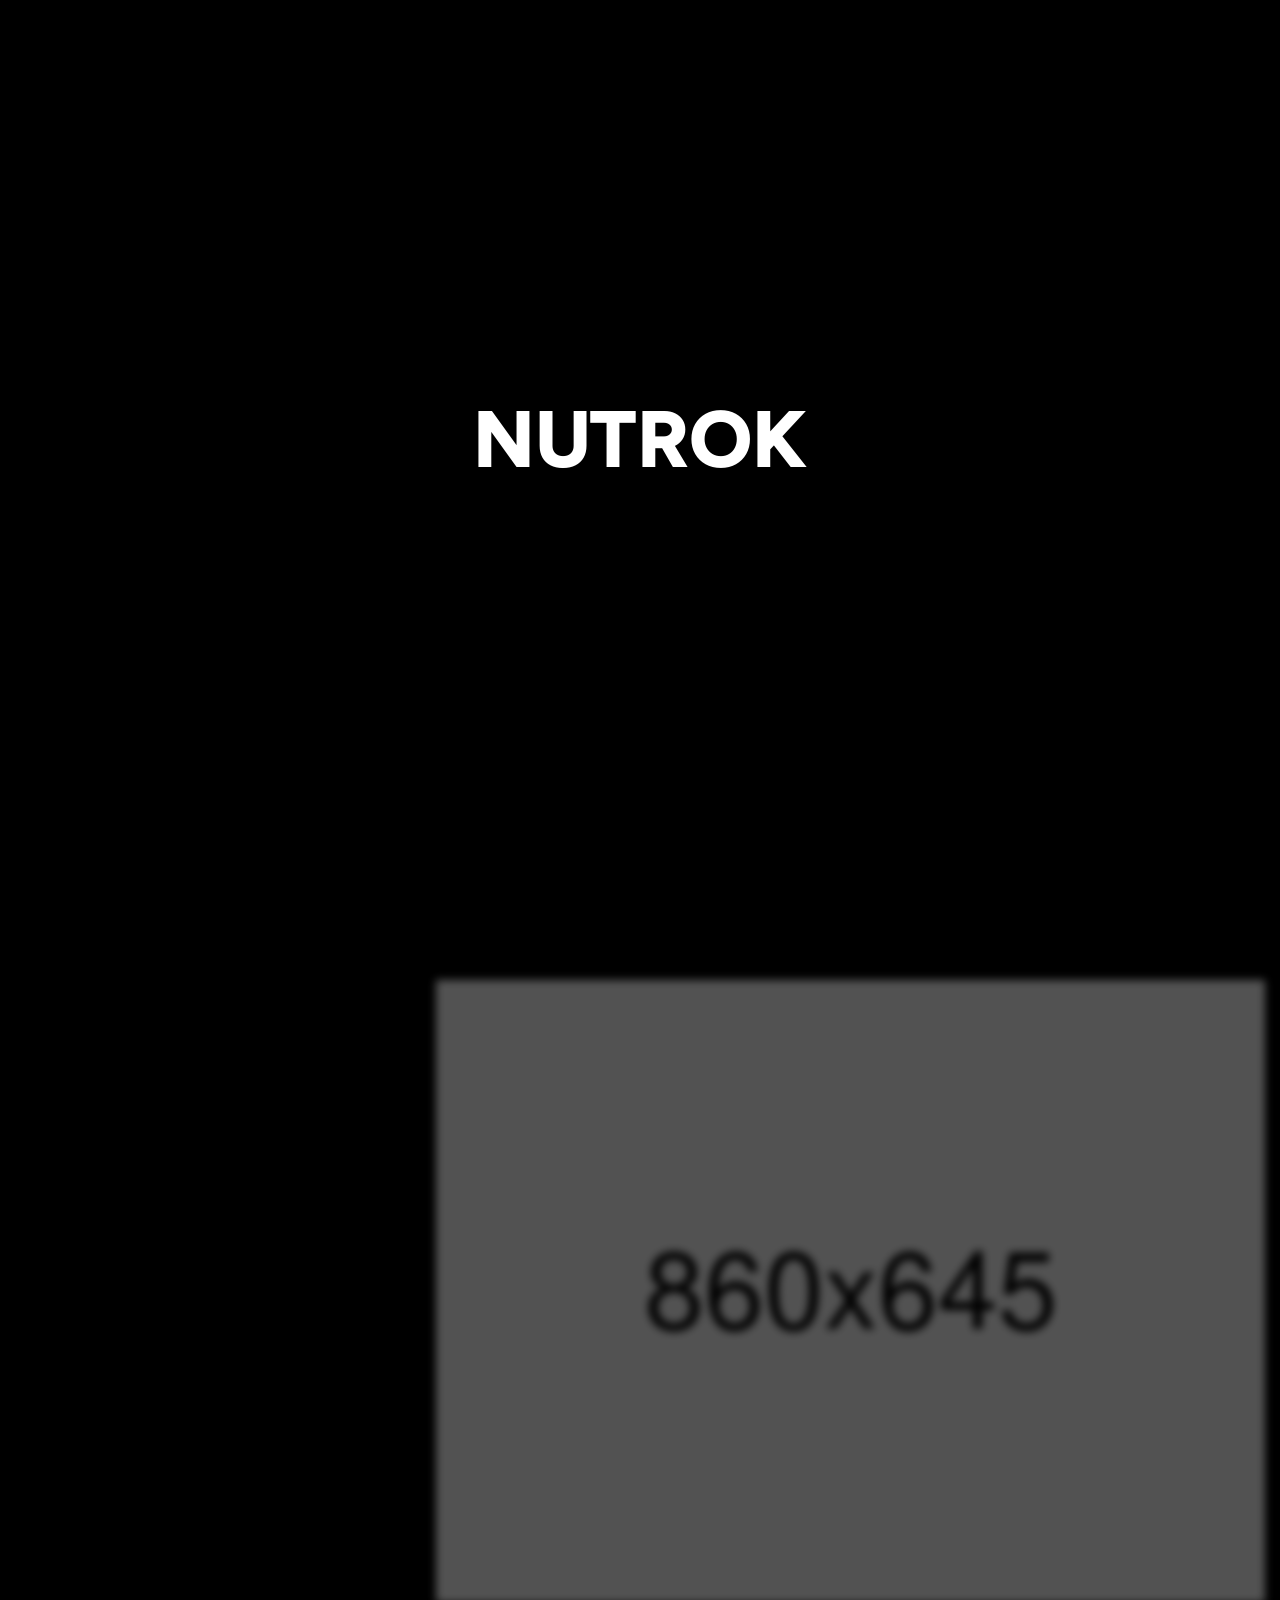
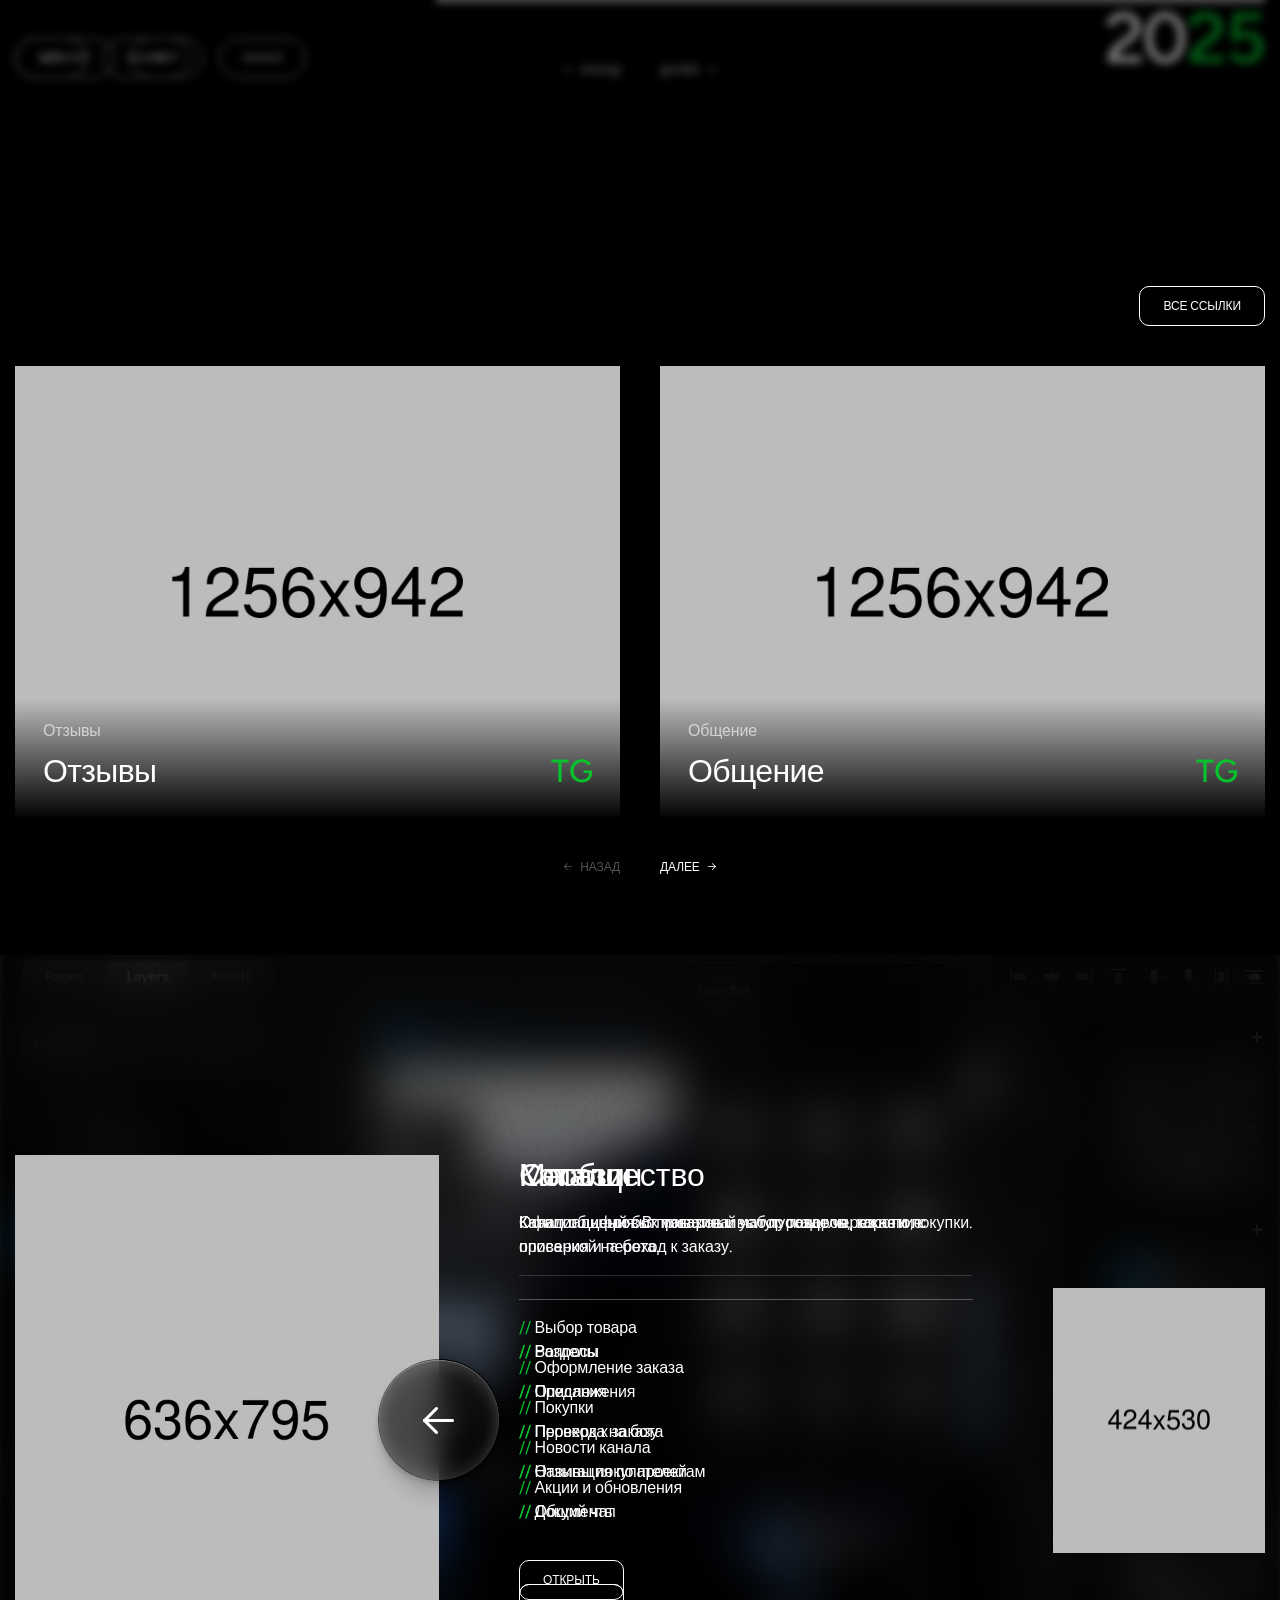
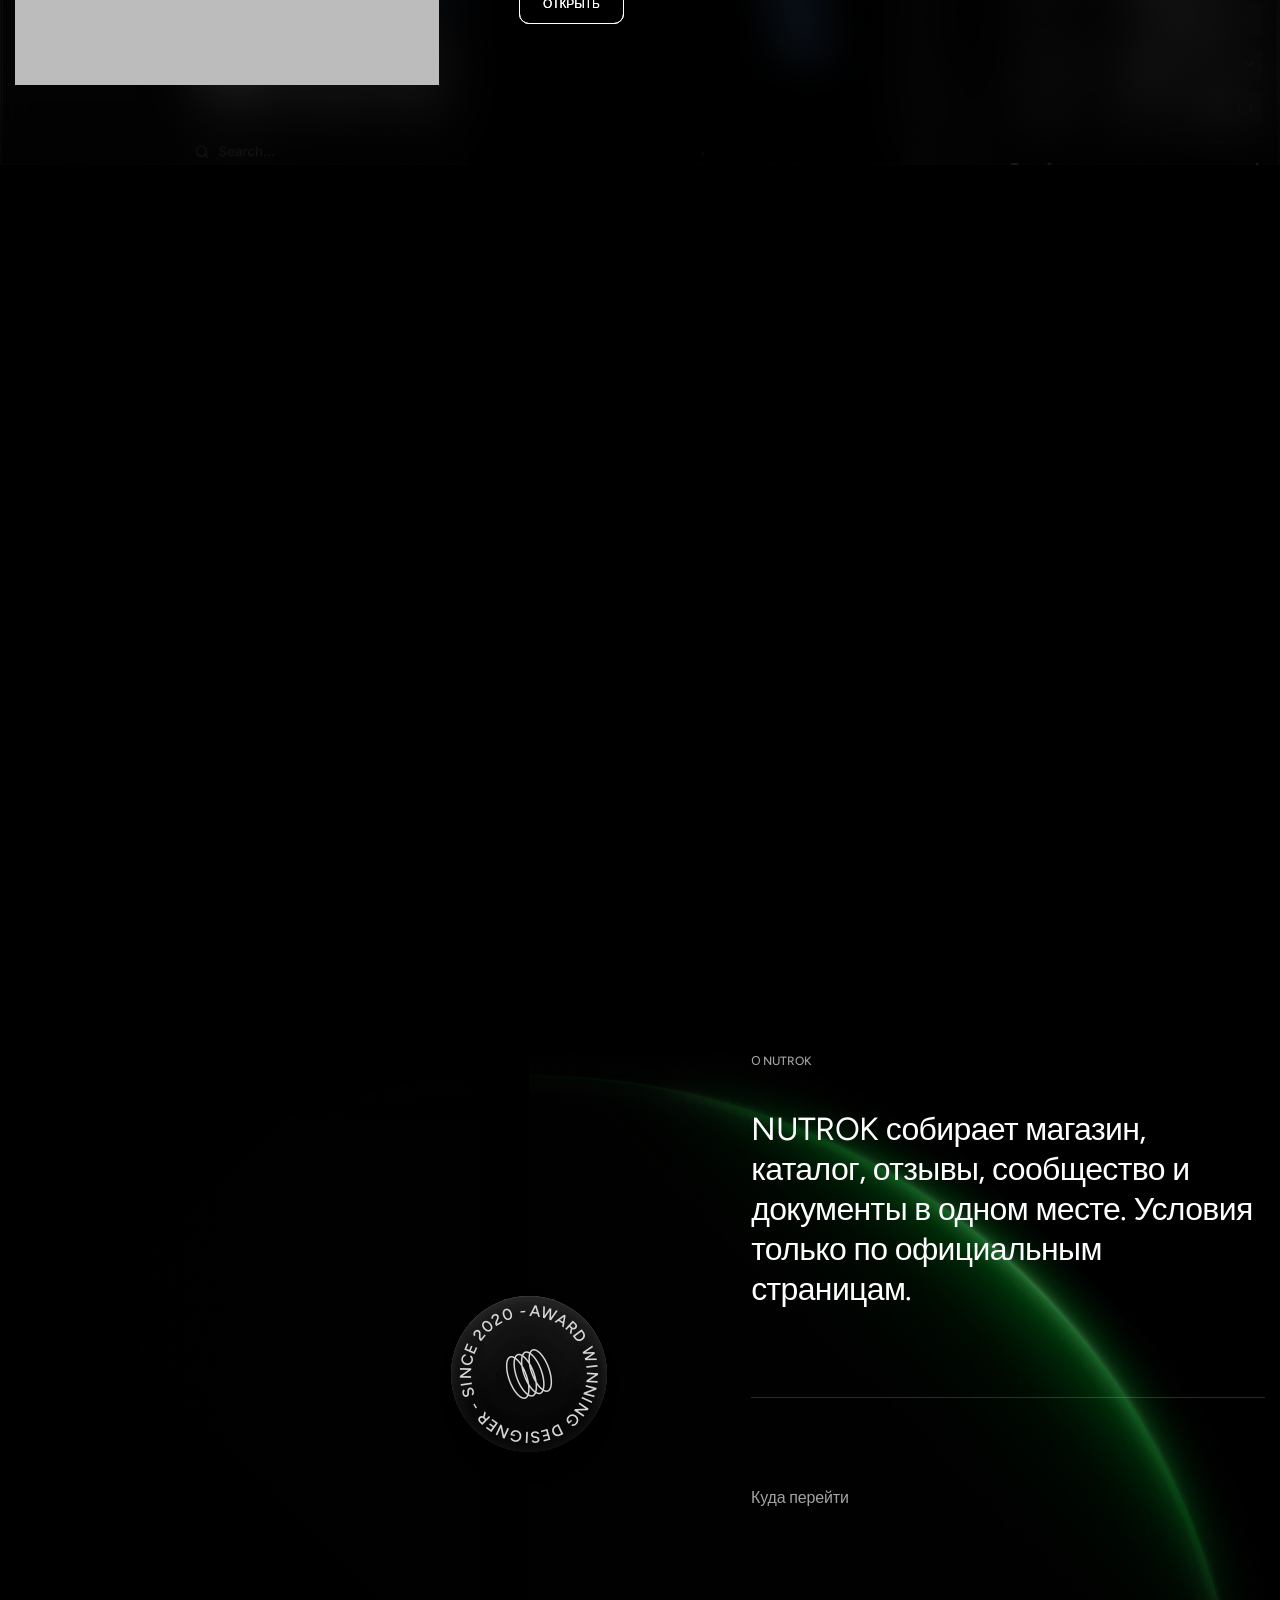
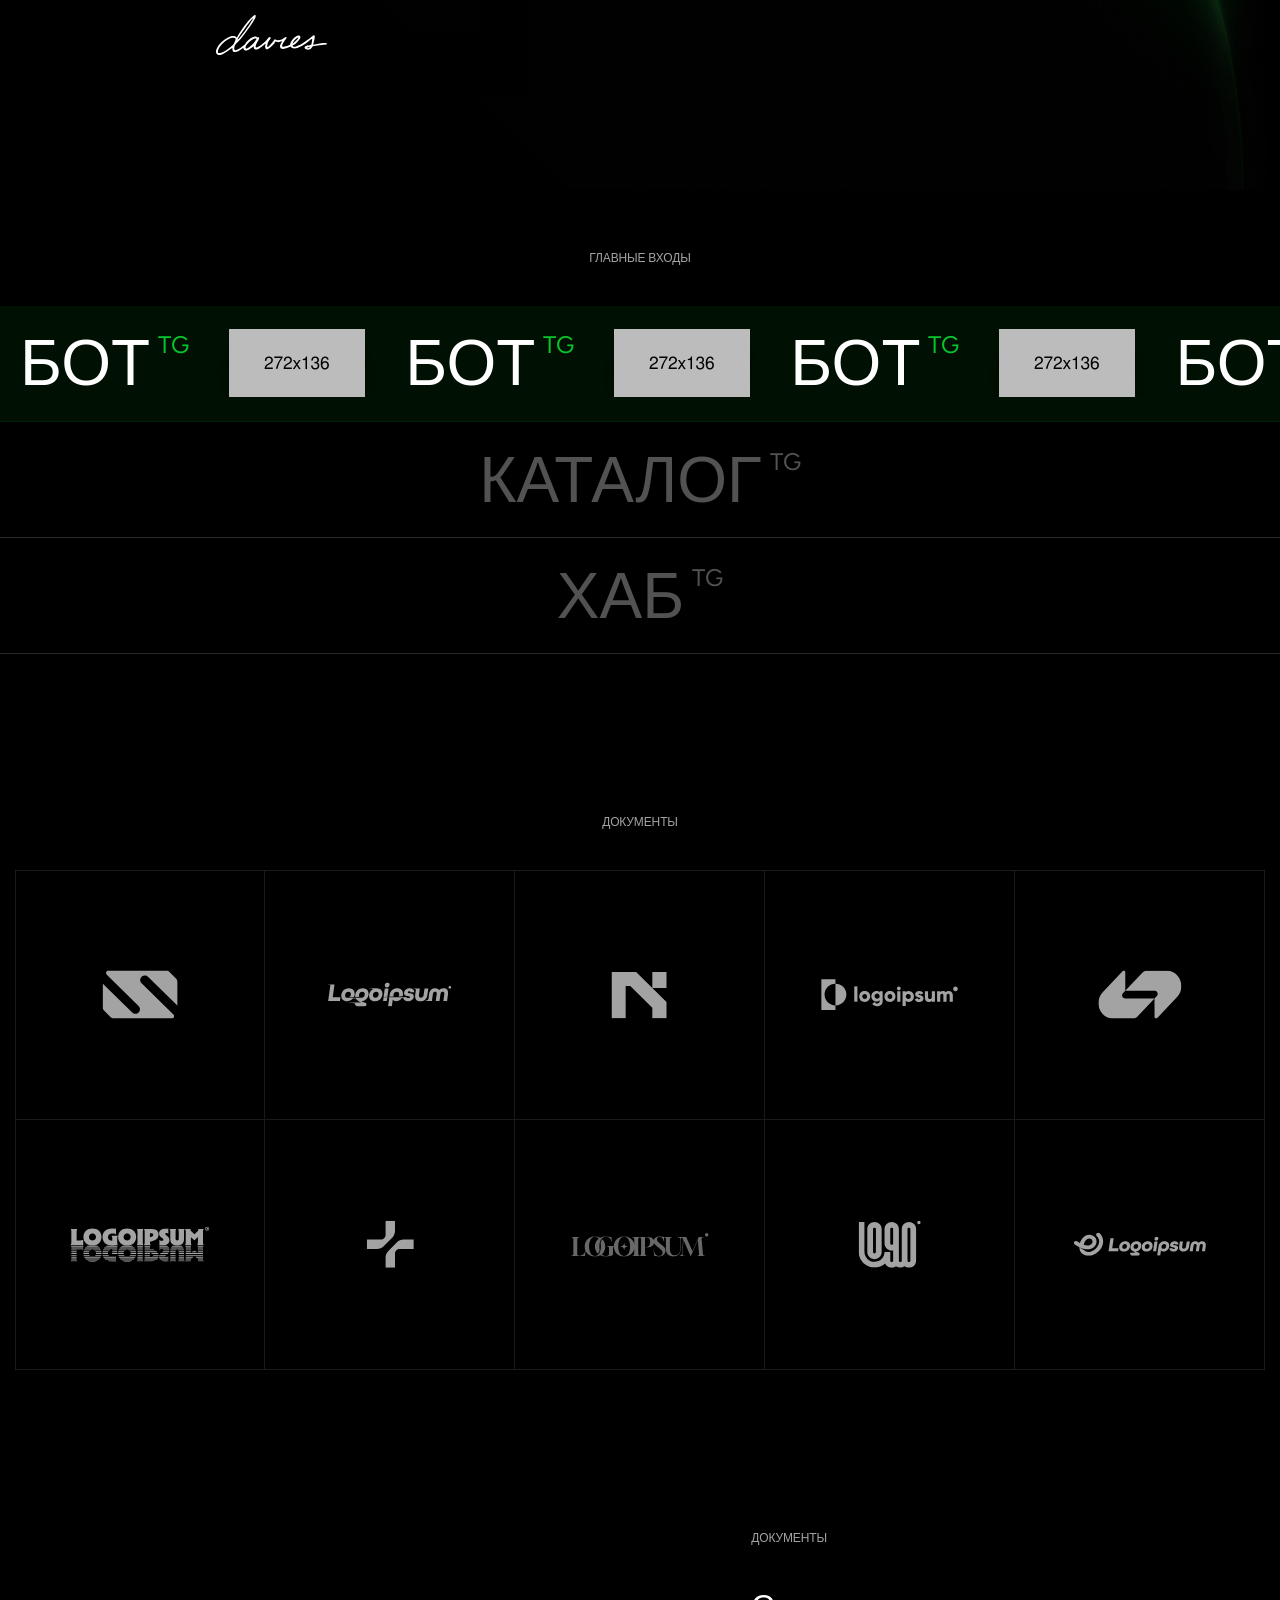
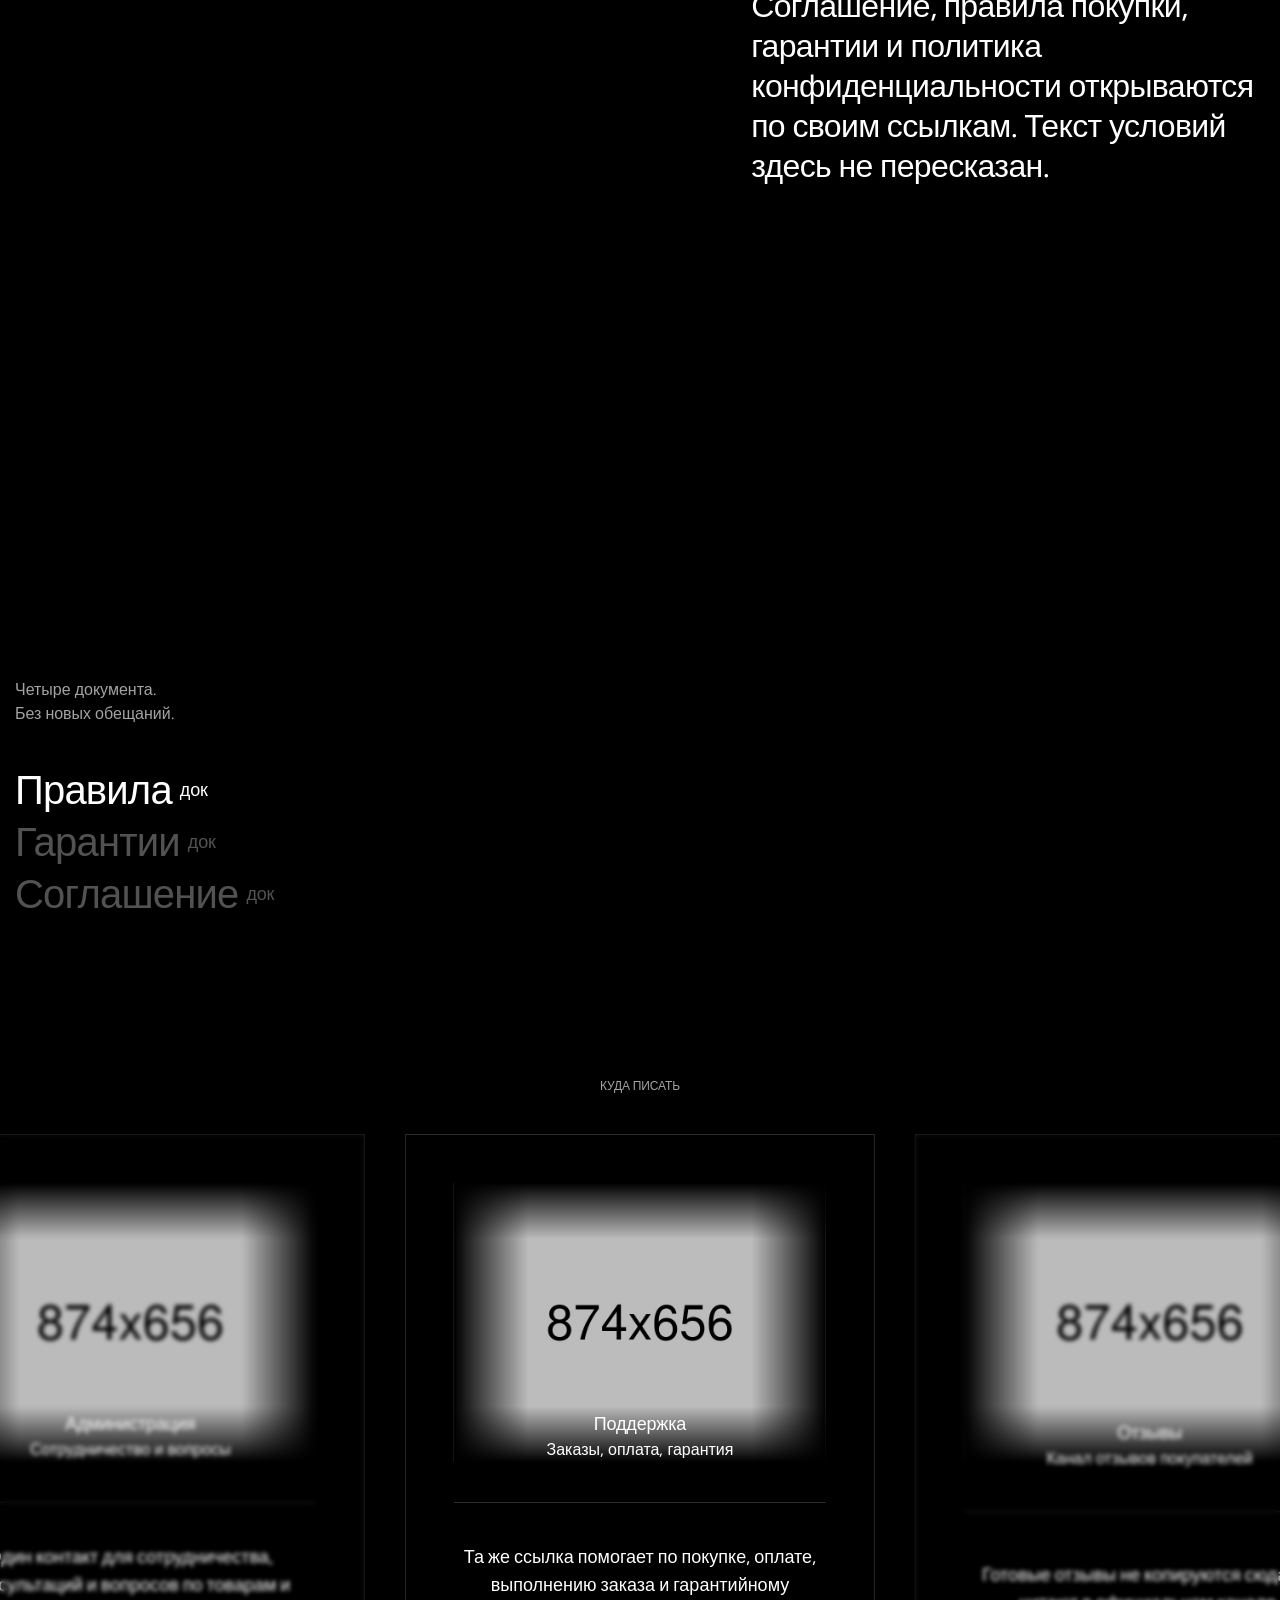
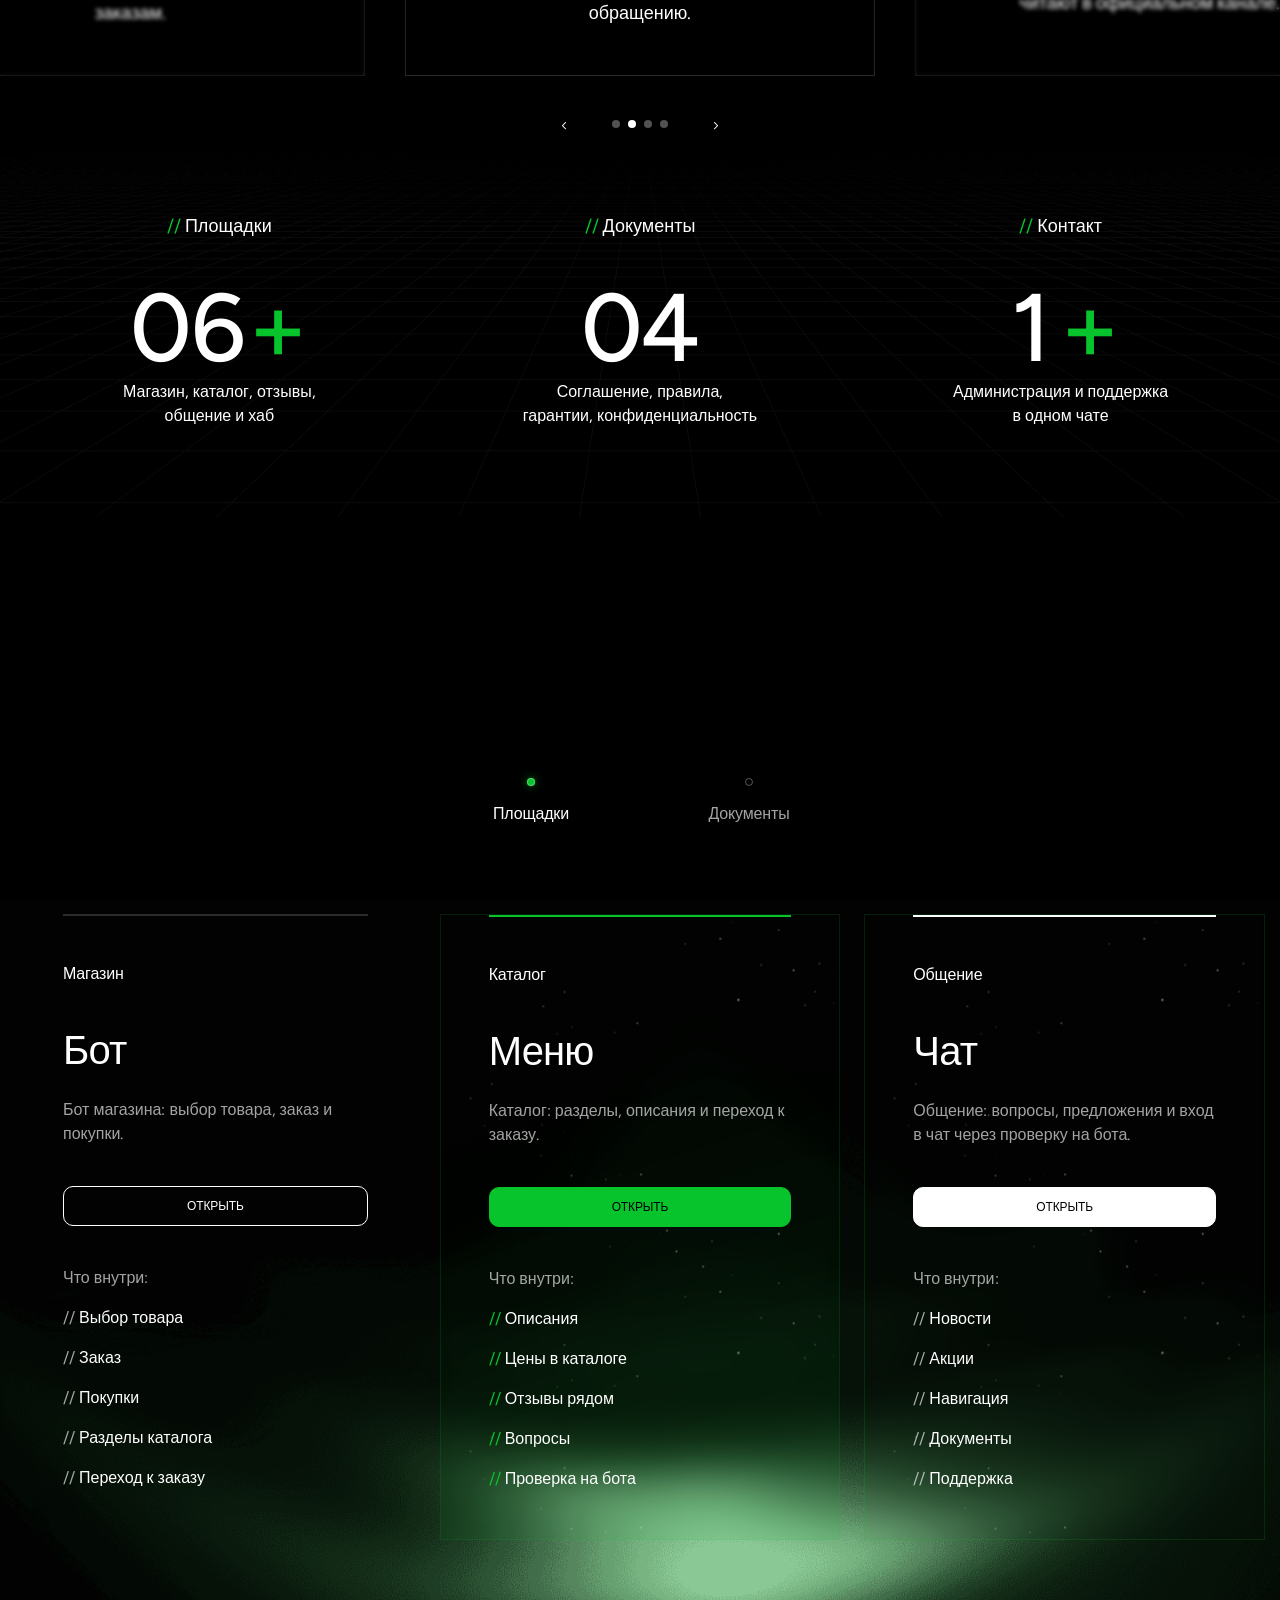
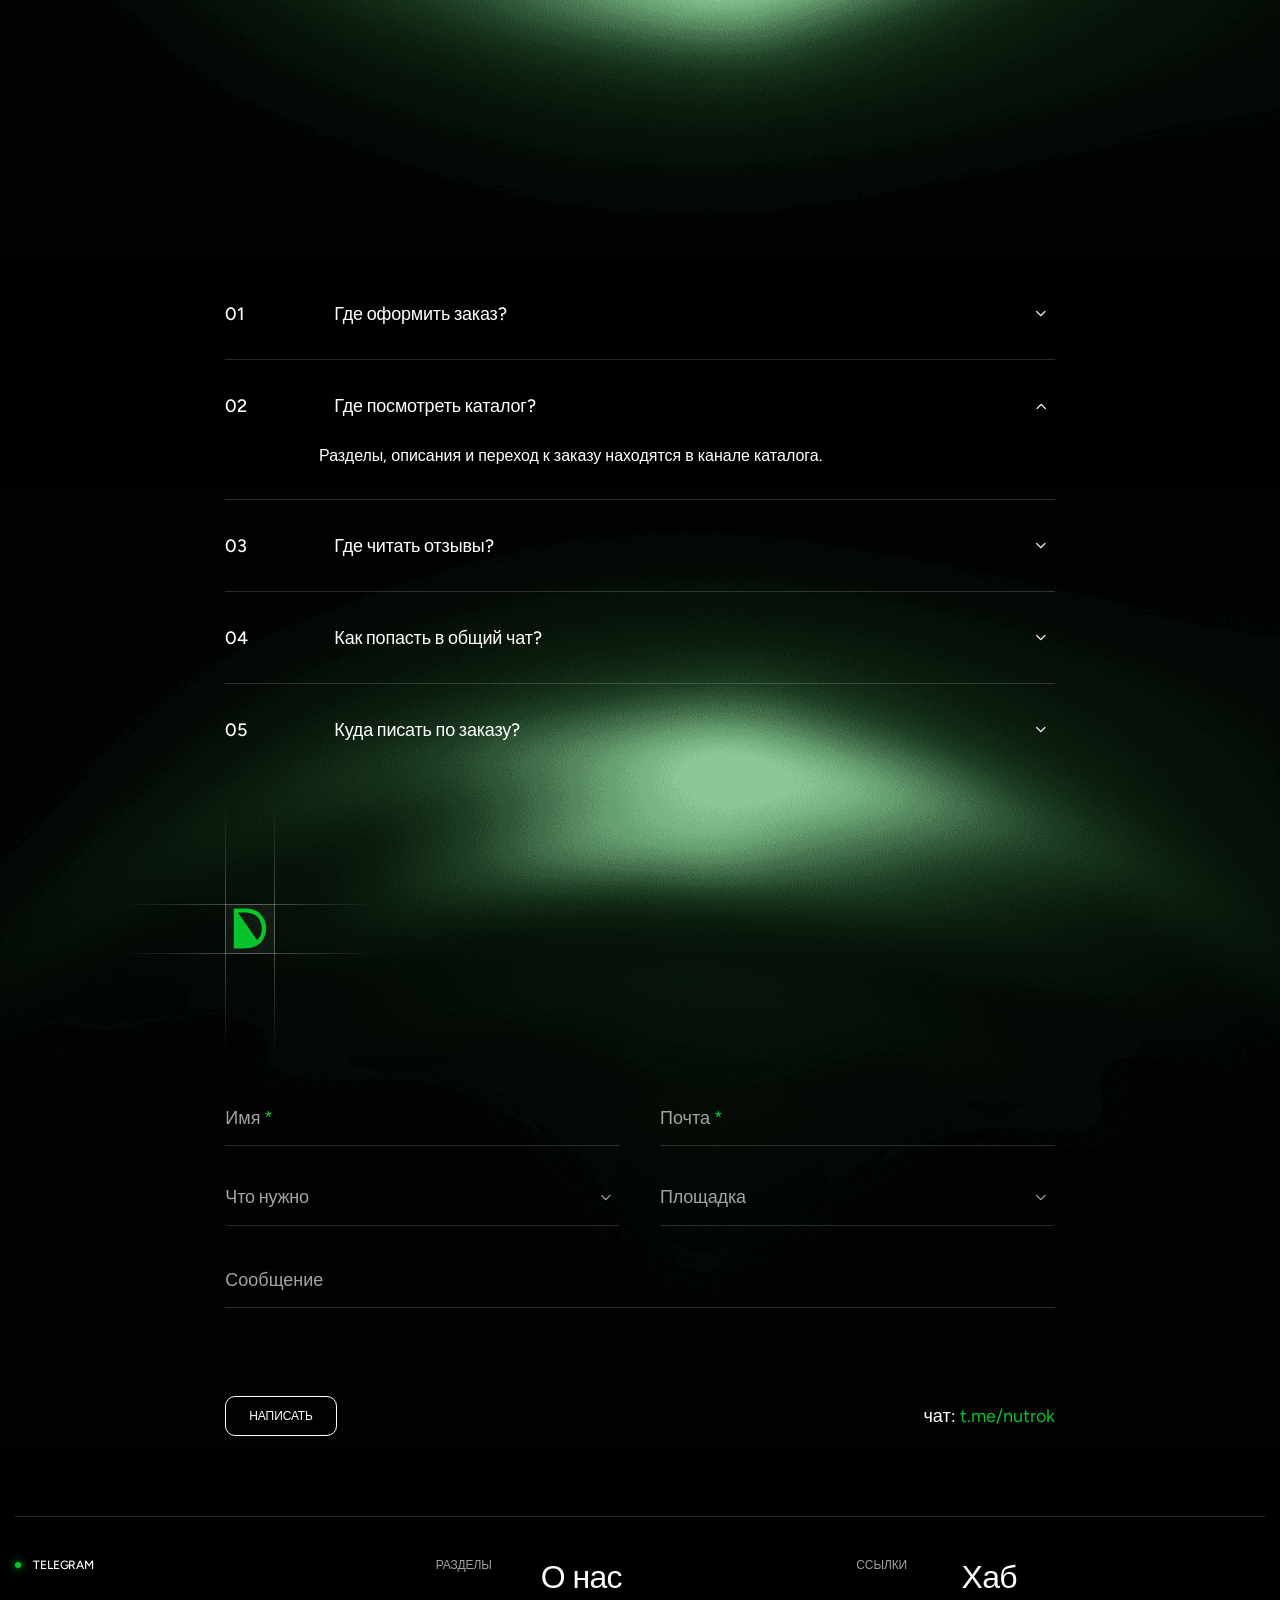
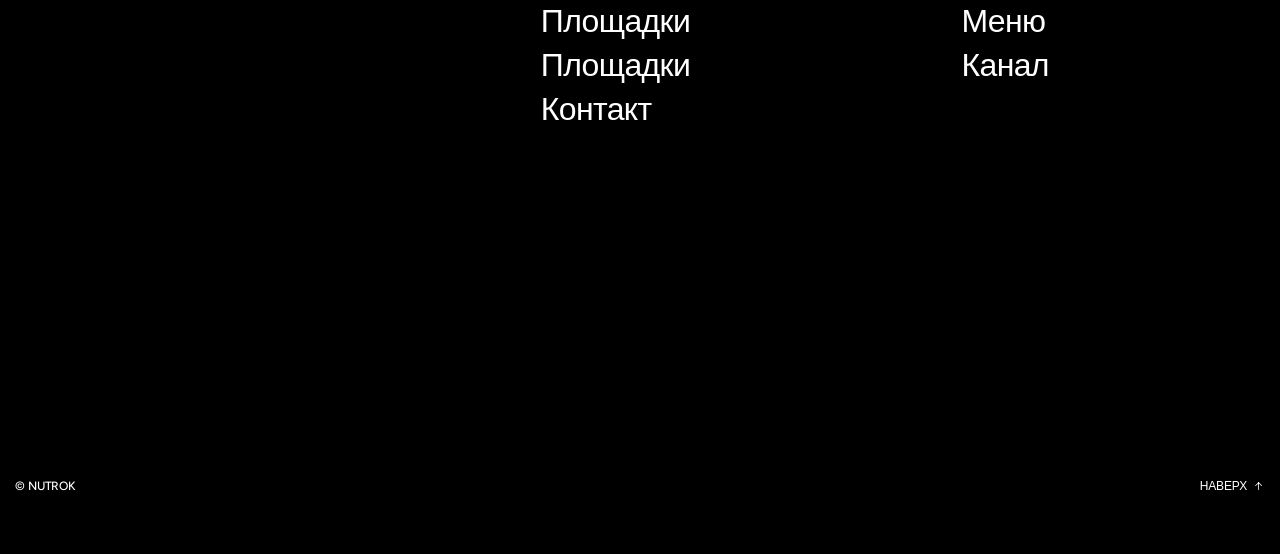
==== commit ffc162b7: "asad: заменил тексты шаблона на нутрок" ====
--- a/index.html
+++ b/index.html
@@ -1,114 +1,1820 @@
 <!DOCTYPE html>
-<html lang="ru">
+
+<!--[if IE 8]><html class="ie" xmlns="http://www.w3.org/1999/xhtml" xml:lang="en-US" lang="en-US"> <![endif]-->
+<!--[if (gte IE 9)|!(IE)]><!-->
+<html xmlns="http://www.w3.org/1999/xhtml" xml:lang="en-US" lang="en-US">
+<!--<![endif]-->
+
 <head>
-  <meta charset="utf-8">
-  <meta name="viewport" content="width=device-width, initial-scale=1">
-  <title>NUTROK</title>
-  <meta name="description" content="Официальные площадки NUTROK: магазин, каталог, отзывы, сообщество и документы.">
-  <link rel="icon" href="assets/nutrok/mark.svg">
-  <link rel="stylesheet" href="assets/fonts/fonts.css">
-  <link rel="stylesheet" href="assets/nutrok/site.css">
+    <meta charset="utf-8">
+    <title>NUTROK</title>
+    <meta name="author" content="themesflat.com">
+    <meta name="viewport" content="width=device-width, initial-scale=1, maximum-scale=1">
+    <meta name="description"
+        content="NUTROK: магазин, каталог, отзывы, сообщество и документы. Одна страница со ссылками на официальные площадки.">
+
+    <!-- font -->
+    <link rel="stylesheet" href="assets/fonts/fonts.css">
+    <link rel="stylesheet" href="assets/icon/icomoon/style.css">
+    <!-- css -->
+    <link rel="stylesheet" href="assets/css/bootstrap.min.css">
+    <link rel="stylesheet" href="assets/css/swiper-bundle.min.css">
+    <link rel="stylesheet" href="assets/css/animate.css">
+    <link rel="stylesheet" href="assets/css/odometer.min.css">
+    <link rel="stylesheet" href="assets/css/slick.css">
+    <link rel="stylesheet" href="assets/css/slick.theme.css">
+    <link rel="stylesheet" type="text/css" href="assets/css/styles.css">
+
+    <!-- Favicon and Touch Icons  -->
+    <link rel="shortcut icon" href="assets/images/logo/favicon.svg">
+    <link rel="apple-touch-icon-precomposed" href="assets/images/logo/favicon.svg">
 </head>
-<body>
-  <header class="top">
-    <a class="brand" href="#top"><img src="assets/nutrok/mark.svg" alt="">NUTROK</a>
-    <button class="menu" type="button" aria-expanded="false" aria-controls="nav">Меню</button>
-    <nav class="nav" id="nav">
-      <a href="#places">Площадки</a>
-      <a href="#docs">Документы</a>
-      <a href="#contact">Контакт</a>
-    </nav>
-  </header>
 
-  <main id="top">
-    <section class="wrap hero">
-      <div>
-        <p class="kicker">Официальные ресурсы</p>
-        <h1>NUTROK</h1>
-        <p class="lead">Цифровые товары, услуги и проекты в Telegram. Здесь только переход: в магазин, каталог, отзывы, сообщество или документы.</p>
-        <div class="actions">
-          <a class="btn btn-go" href="https://t.me/NutrokStoreBot" target="_blank" rel="noopener noreferrer">Открыть магазин</a>
-          <a class="btn btn-quiet" href="https://t.me/nutrokmenu" target="_blank" rel="noopener noreferrer">Смотреть каталог</a>
+<body class="counter-scroll">
+    <canvas class="cursor-trail d-none d-xl-block" id="trail"></canvas>
+
+    <!-- Scroll Top -->
+    <button id="goTop">
+        <span class="border-progress"></span>
+        <span class="ic-wrap">
+            <span class="icon icon-arrow-caret-right"></span>
+        </span>
+    </button>
+    <!-- /Scroll Top -->
+
+    <!-- Preload -->
+    <div class="preloader overflow-hidden">
+        <div class="site-name"><span>NUTROK</span></div>
+        <div class="preloader-gutters">
+            <div class="bar">
+                <div class="inner-bar"></div>
+            </div>
+            <div class="bar">
+                <div class="inner-bar"></div>
+            </div>
+            <div class="bar">
+                <div class="inner-bar"></div>
+            </div>
+            <div class="bar">
+                <div class="inner-bar"></div>
+            </div>
+            <div class="bar">
+                <div class="inner-bar"></div>
+            </div>
+            <div class="bar">
+                <div class="inner-bar"></div>
+            </div>
+            <div class="bar">
+                <div class="inner-bar"></div>
+            </div>
+            <div class="bar">
+                <div class="inner-bar"></div>
+            </div>
         </div>
-      </div>
-      <div class="stage" aria-hidden="true">
-        <span class="anchor anchor-lie" data-anchor="lie"></span>
-        <span class="anchor anchor-stand" data-anchor="stand"></span>
-        <span class="anchor anchor-climb" data-anchor="climb"></span>
-        <div class="walker" data-pose="stand">
-          <img src="assets/nutrok/mascot.svg" alt="">
+    </div>
+    <!-- /Preload -->
+
+    <main id="wrapper">
+        <!-- Header -->
+        <header class="tf-header">
+            <div class="header-inner">
+                <div class="container">
+                    <div class="row">
+                        <div class="col-6 col-md-1">
+                            <a href="index.html" class="logo-site">
+                                <i class="icon icon-davies-logo"></i>
+                            </a>
+                        </div>
+                        <div class="col-7 d-none d-md-block">
+                            <div class="box-navigation">
+                                <ul class="nav-menu-main">
+                                    <li class="menu-item"><a href="#workScroll" class="item-link link text-caption"><span>01
+                                                /</span>ПЛОЩАДКИ</a></li>
+                                    <li class="menu-item"><a href="#serviceScroll" class="item-link link text-caption"><span>02
+                                                /</span>СЕРВИС</a>
+                                    </li>
+                                    <li class="menu-item"><a href="#aboutScroll" class="item-link link text-caption"><span>03
+                                                /</span>О НАС</a></li>
+                                    <li class="menu-item"><a href="#contactScroll" class="item-link link text-caption"><span>04
+                                                /</span>КОНТАКТ</a>
+                                    </li>
+                                </ul>
+                            </div>
+                        </div>
+                        <div class="col-3 col-md-2 d-none d-sm-block">
+                            <div class="header-contact">
+                                <a href="https://t.me/nutrok" target="_blank" rel="noopener noreferrer" class="link text-caption">T.ME/NUTROK</a>
+                                <p class="text-caption">
+                                    TG <span class="clock"></span>
+                                </p>
+                            </div>
+                        </div>
+                        <div class="col-6 col-sm-3 col-md-2 d-flex justify-content-end align-items-start">
+                            <button type="button" class="btn-mobile-menu open-mb-menu text-caption text-white link">
+                                <i class="icon icon-menu"></i>
+                                МЕНЮ
+                            </button>
+                        </div>
+                    </div>
+                </div>
+            </div>
+        </header>
+        <!-- /Header -->
+        <!-- Hero Banner -->
+        <div class="section-hero-v1">
+            <div class="overlay"></div>
+            <div class="bg-video">
+                <video class="" muted="" autoplay="" loop="" playsinline="">
+                    <source src="assets/images/video/corridor.webm" type="video/mp4">
+                </video>
+                <div class="video-overlay"></div>
+                <div class="video-overlay-2"></div>
+                <div class="video-overlay-2"></div>
+            </div>
+            <div class="content-wrap">
+                <div class="container">
+                    <div class="row">
+                        <div class="col-md-8">
+                            <div class="col-left">
+                                <ul class="tf-list vertical text-caption fw-medium ">
+                                    <li><a href="https://t.me/NutrokStoreBot" class="link effectFade fadeUp" target="_blank" rel="noopener noreferrer">МАГАЗИН</a></li>
+                                    <li><a href="https://t.me/nutrokmenu" class="link effectFade fadeUp" target="_blank" rel="noopener noreferrer">КАТАЛОГ</a></li>
+                                    <li><a href="https://t.me/nutrokreviews" class="link effectFade fadeUp" target="_blank" rel="noopener noreferrer">ОТЗЫВЫ</a></li>
+                                </ul>
+                                <div class="davies-large">
+                                    <div class="effectFade fadeRotateX">
+                                        NUTROK<span class="text-primary">_</span>
+                                    </div>
+                                </div>
+                            </div>
+                        </div>
+                        <div class="col-md-4">
+                            <div class="col-right">
+                                <div class="top text-caption fw-medium d-flex justify-content-between align-items-center effectFade">
+                                    <p class="title text-has-dot ">
+                                        <span class="br-dot"></span>
+                                        ОФИЦИАЛЬНЫЕ ССЫЛКИ
+                                    </p>
+                                    <span>
+                                        © 2025
+                                    </span>
+                                </div>
+                                <div class="bot">
+                                    <p class="desc text-white-64 effectFade fadeRight view-visible">
+                                        Цифровые товары, услуги и проекты в Telegram. Отсюда можно сразу перейти в магазин, каталог, отзывы, сообщество или документы.
+                                    </p>
+                                    <div class="effectFade fadeRight view-visible">
+                                        <a href="https://t.me/NutrokStoreBot" class="tf-btn " target="_blank" rel="noopener noreferrer">
+                                            ОТКРЫТЬ
+                                        </a>
+                                    </div>
+                                </div>
+                            </div>
+                        </div>
+                    </div>
+                </div>
+            </div>
         </div>
-      </div>
-    </section>
+        <!-- /Hero Banner -->
+        <!-- Select Work -->
+        <div class="section-selected-work flat-spacing pb-0" id="workScroll">
+            <div class="bg-img effectFade fadeUp">
+                <img loading="lazy" width="1440" height="720" src="assets/images/item/mountain.png" alt="Image">
+            </div>
+            <div class="content-wrap-1 wrap-list-btn">
+                <div class="container">
+                    <div class="row">
+                        <div class="col-md-4">
+                            <div class="col-left mb-md-0">
+                                <p class="mini-title text-caption text-white-64 effectFade fadeUp">
+                                    ПЛОЩАДКИ
+                                </p>
+                                <div class="position-relative effectFade fadeUp no-div">
+                                    <div class="slick-nav">
+                                        <!-- Clone 1 -->
+                                        <div>
+                                            <p class="text-slide text-display-2 fw-semibold">БОТ</p>
+                                        </div>
+                                        <div>
+                                            <p class="text-slide text-display-2 fw-semibold">КАНАЛ</p>
+                                        </div>
+                                        <div>
+                                            <p class="text-slide text-display-2 fw-semibold">КАТАЛОГ</p>
+                                        </div>
+                                        <!-- Clone 2 -->
+                                        <div>
+                                            <p class="text-slide text-display-2 fw-semibold">БОТ</p>
+                                        </div>
+                                        <div>
+                                            <p class="text-slide text-display-2 fw-semibold">КАНАЛ</p>
+                                        </div>
+                                        <div>
+                                            <p class="text-slide text-display-2 fw-semibold">КАТАЛОГ</p>
+                                        </div>
+                                    </div>
+                                    <div class="image-award">
+                                        <img loading="lazy" width="80" height="80" src="assets/images/item/award.svg" alt="Image">
+                                    </div>
+                                </div>
+                            </div>
+                        </div>
+                        <div class="col-md-8">
+                            <div class="col-right">
+                                <div class="slick-for">
+                                    <!-- Clone 1 -->
+                                    <div>
+                                        <div class="image effectFade fadeZoom">
+                                            <img src="assets/images/section/work-1.jpg" alt="Image">
+                                        </div>
+                                    </div>
+                                    <div>
+                                        <div class="image">
+                                            <img src="assets/images/section/work-2.jpg" alt="Image">
+                                        </div>
+                                    </div>
+                                    <div>
+                                        <div class="image">
+                                            <img src="assets/images/section/work-3.jpg" alt="Image">
+                                        </div>
+                                    </div>
+                                    <!-- Clone 2 -->
+                                    <div>
+                                        <div class="image">
+                                            <img src="assets/images/section/work-1.jpg" alt="Image">
+                                        </div>
+                                    </div>
+                                    <div>
+                                        <div class="image">
+                                            <img src="assets/images/section/work-2.jpg" alt="Image">
+                                        </div>
+                                    </div>
+                                    <div>
+                                        <div class="image">
+                                            <img src="assets/images/section/work-3.jpg" alt="Image">
+                                        </div>
+                                    </div>
+                                </div>
+                            </div>
+                        </div>
+                    </div>
+                </div>
+            </div>
+            <div class="content-wrap-2">
+                <div class="container position-relative z-5">
+                    <div class="row">
+                        <div class="col-md-4">
+                            <ul class="work-tag">
+                                <!-- Clone 1 -->
+                                <li>
+                                    <div class="group-btn">
+                                        <a href="#" class="tf-btn style-2">
+                                            БОТ
+                                        </a>
+                                        <a href="#" class="tf-btn style-2">
+                                            КАНАЛ
+                                        </a>
+                                    </div>
+                                </li>
+                                <li>
+                                    <div class="group-btn">
+                                        <a href="#" class="tf-btn style-2">
+                                            КАТАЛОГ
+                                        </a>
+                                        <a href="#" class="tf-btn style-2">
+                                            БОТ
+                                        </a>
+                                        <a href="#" class="tf-btn style-2">
+                                            КАНАЛ
+                                        </a>
+                                    </div>
+                                </li>
+                                <li>
+                                    <div class="group-btn">
+                                        <a href="#" class="tf-btn style-2">
+                                            БОТ
+                                        </a>
+                                        <a href="#" class="tf-btn style-2">
+                                            КАНАЛ
+                                        </a>
+                                    </div>
+                                </li>
+                                <!-- Clone 2 -->
+                                <li>
+                                    <div class="group-btn">
+                                        <a href="#" class="tf-btn style-2">
+                                            БОТ
+                                        </a>
+                                        <a href="#" class="tf-btn style-2">
+                                            КАНАЛ
+                                        </a>
+                                    </div>
+                                </li>
+                                <li>
+                                    <div class="group-btn">
+                                        <a href="#" class="tf-btn style-2">
+                                            КАТАЛОГ
+                                        </a>
+                                        <a href="#" class="tf-btn style-2">
+                                            БОТ
+                                        </a>
+                                        <a href="#" class="tf-btn style-2">
+                                            КАНАЛ
+                                        </a>
+                                    </div>
+                                </li>
+                                <li>
+                                    <div class="group-btn">
+                                        <a href="#" class="tf-btn style-2">
+                                            БОТ
+                                        </a>
+                                        <a href="#" class="tf-btn style-2">
+                                            КАНАЛ
+                                        </a>
+                                    </div>
+                                </li>
+                            </ul>
+                        </div>
+                        <div class="col-6 col-md-4">
+                            <div class="group-btn-slider">
+                                <div class="btn-nav-swiper cs-pointer text-caption fw-medium link nav-prev-swiper">
+                                    <i class="icon icon-arrow-long-left"></i>
+                                    НАЗАД
+                                </div>
+                                <div class="btn-nav-swiper cs-pointer text-caption fw-medium link nav-next-swiper">
+                                    ДАЛЕЕ
+                                    <i class="icon icon-arrow-long-right"></i>
+                                </div>
+                            </div>
+                        </div>
+                        <div class="col-6 col-md-4">
+                            <div class="col-right">
+                                <p class="text-display-2 letter-space--3 fw-semibold">
+                                    20<span class="text-primary">25</span>
+                                </p>
+                            </div>
+                        </div>
+                    </div>
+                </div>
+            </div>
+        </div>
+        <!-- /Select Work -->
+        <!-- Feature -->
+        <section class="section-feature flat-spacing tf-btn-swiper-main">
+            <div class="container">
+                <div class="s-header">
+                    <h2 class="text-display-2 fw-semibold letter-space--3 effectFade fadeUp">
+                        Ещё площадки
+                    </h2>
+                    <a href="https://t.me/nutrokhub" class="tf-btn" target="_blank" rel="noopener noreferrer">
+                        ВСЕ ССЫЛКИ
+                    </a>
+                </div>
+                <div class="position-relative">
+                    <div dir="ltr" class="swiper tf-swiper swiper-feature" data-preview="2" data-tablet="2" data-mobile-sm="1" data-mobile="1"
+                        data-space-lg="40" data-space-md="30" data-space="15" data-pagination="1" data-pagination-sm="1" data-pagination-md="2"
+                        data-pagination-lg="2">
+                        <div class="swiper-wrapper">
+                            <!-- item 1 -->
+                            <div class="swiper-slide">
+                                <div class="wg-feature-v01 hover-img main-mouse-hover">
+                                    <a href="https://t.me/nutrokreviews" class="feature-image img-style" target="_blank" rel="noopener noreferrer">
+                                        <img loading="lazy" width="628" height="471" src="assets/images/section/feature-1.jpg" alt="Image">
+                                    </a>
+                                    <div class="feature-content">
+                                        <div class="info">
+                                            <p class="tag text-white-64 letter-space--1">Отзывы</p>
+                                            <h5 class="name letter-space--2">
+                                                <a href="https://t.me/nutrokreviews" class="link" target="_blank" rel="noopener noreferrer">Отзывы</a>
+                                            </h5>
+                                        </div>
+                                        <h5 class="price letter-space--2 text-primary">
+                                            TG
+                                        </h5>
+                                    </div>
+                                    <div class="tf-mouse">
+                                        <a href="https://t.me/nutrokreviews" class="action tf-btn-2" target="_blank" rel="noopener noreferrer">
+                                            <i class="icon icon-arrow-long-right"></i>
+                                        </a>
+                                    </div>
+                                </div>
+                            </div>
+                            <!-- item 2 -->
+                            <div class="swiper-slide">
+                                <div class="wg-feature-v01 hover-img main-mouse-hover">
+                                    <a href="https://t.me/nutroktalk" class="feature-image img-style" target="_blank" rel="noopener noreferrer">
+                                        <img loading="lazy" width="628" height="471" src="assets/images/section/feature-2.jpg" alt="Image">
+                                    </a>
+                                    <div class="feature-content">
+                                        <div class="info">
+                                            <p class="tag text-white-64 letter-space--1">Общение</p>
+                                            <h5 class="name letter-space--2">
+                                                <a href="https://t.me/nutroktalk" class="link" target="_blank" rel="noopener noreferrer">Общение</a>
+                                            </h5>
+                                        </div>
+                                        <h5 class="price letter-space--2 text-primary">
+                                            TG
+                                        </h5>
+                                    </div>
+                                    <div class="tf-mouse">
+                                        <a href="https://t.me/nutroktalk" class="action tf-btn-2" target="_blank" rel="noopener noreferrer">
+                                            <i class="icon icon-arrow-long-right"></i>
+                                        </a>
+                                    </div>
+                                </div>
+                            </div>
+                            <!-- item 3 -->
+                            <div class="swiper-slide main-mouse-hover">
+                                <div class="wg-feature-v01 hover-img">
+                                    <a href="https://t.me/nutrokhub" class="feature-image img-style" target="_blank" rel="noopener noreferrer">
+                                        <img loading="lazy" width="628" height="471" src="assets/images/section/feature-1.jpg" alt="Image">
+                                    </a>
+                                    <div class="feature-content">
+                                        <div class="info">
+                                            <p class="tag text-white-64 letter-space--1">Отзывы</p>
+                                            <h5 class="name letter-space--2">
+                                                <a href="https://t.me/nutrokhub" class="link" target="_blank" rel="noopener noreferrer">Хаб</a>
+                                            </h5>
+                                        </div>
+                                        <h5 class="price letter-space--2 text-primary">
+                                            TG
+                                        </h5>
+                                    </div>
+                                    <div class="tf-mouse">
+                                        <a href="https://t.me/nutrokhub" class="action tf-btn-2" target="_blank" rel="noopener noreferrer">
+                                            <i class="icon icon-arrow-long-right"></i>
+                                        </a>
+                                    </div>
+                                </div>
+                            </div>
+                        </div>
+                        <div class="group-btn-slider">
+                            <div class="btn-nav-swiper text-caption fw-medium link nav-prev-swiper">
+                                <i class="icon icon-arrow-long-left"></i>
+                                НАЗАД
+                            </div>
+                            <div class="btn-nav-swiper text-caption fw-medium link nav-next-swiper">
+                                ДАЛЕЕ
+                                <i class="icon icon-arrow-long-right"></i>
+                            </div>
+                        </div>
+                    </div>
+                    <!-- <div class="hover-wrap left main-mouse-hover">
+                        <div class="action tf-btn-2 nav-prev-swiper-2 tf-mouse mode-2">
+                            <i class="icon icon-arrow-long-left"></i>
+                        </div>
+                    </div>
+                    <div class="hover-wrap right main-mouse-hover">
+                        <div class="action tf-btn-2 nav-next-swiper-2 tf-mouse mode-2">
+                            <i class="icon icon-arrow-long-right"></i>
+                        </div>
+                    </div> -->
+                </div>
+            </div>
+        </section>
+        <!-- /Feature -->
+        <!-- Service -->
+        <section class="section-service-2 overflow-hidden flat-spacing" id="serviceScroll">
+            <div class="bg-image-list">
+                <div class="bg-image">
+                    <img loading="lazy" width="1440" height="938" src="assets/images/section/bg-service-1.jpg" alt="Image">
+                    <div class="img-item">
+                        <img loading="lazy" width="1440" height="938" src="assets/images/item/overlay.png" alt="Image">
+                    </div>
+                </div>
+                <div class="bg-image">
+                    <img loading="lazy" width="1440" height="938" src="assets/images/section/bg-service-2.jpg" alt="Image">
+                    <div class="img-item">
+                        <img loading="lazy" width="1440" height="938" src="assets/images/item/overlay.png" alt="Image">
+                    </div>
+                </div>
+                <div class="bg-image">
+                    <img loading="lazy" width="1440" height="938" src="assets/images/section/bg-service-3.jpg" alt="Image">
+                    <div class="img-item">
+                        <img loading="lazy" width="1440" height="938" src="assets/images/item/overlay.png" alt="Image">
+                    </div>
+                </div>
+            </div>
 
-    <section class="wrap section" id="places">
-      <h2>Площадки</h2>
-      <p class="note">Каждая карточка ведёт на свой официальный адрес.</p>
-      <div class="grid">
-        <a class="card" href="https://t.me/NutrokStoreBot" target="_blank" rel="noopener noreferrer">
-          <strong>Магазин</strong>
-          <p>Бот для выбора товаров, заказа и покупок.</p>
-          <span>Открыть бота</span>
-        </a>
-        <a class="card" href="https://t.me/nutrokstore" target="_blank" rel="noopener noreferrer">
-          <strong>Канал магазина</strong>
-          <p>Новости, обновления, акции и важные сообщения.</p>
-          <span>Открыть канал</span>
-        </a>
-        <a class="card" href="https://t.me/nutrokmenu" target="_blank" rel="noopener noreferrer">
-          <strong>Каталог</strong>
-          <p>Разделы, короткие описания и переход к заказу.</p>
-          <span>Открыть каталог</span>
-        </a>
-        <a class="card" href="https://t.me/nutrokreviews" target="_blank" rel="noopener noreferrer">
-          <strong>Отзывы</strong>
-          <p>Канал с впечатлениями покупателей.</p>
-          <span>Читать отзывы</span>
-        </a>
-        <a class="card" href="https://t.me/nutroktalk" target="_blank" rel="noopener noreferrer">
-          <strong>Общение</strong>
-          <p>Вопросы и предложения. В приватный чат пускают через этот канал, с проверкой на бота.</p>
-          <span>Перейти в канал</span>
-        </a>
-        <a class="card" href="https://t.me/nutrokhub" target="_blank" rel="noopener noreferrer">
-          <strong>Навигация</strong>
-          <p>Канал со ссылками на основные направления NUTROK.</p>
-          <span>Открыть хаб</span>
-        </a>
-      </div>
-    </section>
+            <div class="container">
+                <div class="s-header s-header-scroll">
+                    <h2 class="text-display-2 fw-semibold effectFade fadeUp">
+                        Площадки
+                    </h2>
+                </div>
+            </div>
+            <div class="container">
+                <div class="wrap-control position-relative">
+                    <div class="wg-service-2">
+                        <div class="main-image">
+                            <div class="image">
+                                <img loading="lazy" width="424" height="530" src="assets/images/section/service-1.jpg" alt="Image">
+                            </div>
+                            <div class="action tf-btn-2 cs-pointer">
+                                <i class="icon icon-arrow-long-right"></i>
+                            </div>
+                        </div>
+                        <div class="center">
+                            <h5 class="title">
+                                Магазин
+                            </h5>
+                            <p class="desc">
+                                Официальный бот магазина: выбор товаров, заказ и покупки.
+                            </p>
+                            <div class="br-line d-flex"></div>
+                            <ul class="tf-list vertical">
+                                <li class="letter-space--1">
+                                    <span class="text-primary">//</span> Выбор товара
+                                </li>
+                                <li class="letter-space--1">
+                                    <span class="text-primary">//</span> Оформление заказа
+                                </li>
+                                <li class="letter-space--1">
+                                    <span class="text-primary">//</span> Покупки
+                                </li>
+                                <li class="letter-space--1">
+                                    <span class="text-primary">//</span> Новости канала
+                                </li>
+                                <li class="letter-space--1">
+                                    <span class="text-primary">//</span> Акции и обновления
+                                </li>
+                            </ul>
+                            <a href="https://t.me/nutrokstore" class="tf-btn" target="_blank" rel="noopener noreferrer">
+                                ОТКРЫТЬ
+                            </a>
+                        </div>
+                        <div class="image-simu">
+                        </div>
+                        <div class="image-2">
+                            <img loading="lazy" width="212" height="265" src="assets/images/section/service-mini-1.jpg" alt="Image">
+                        </div>
+                    </div>
+                    <div class="wg-service-2">
+                        <div class="main-image">
+                            <div class="image">
+                                <img loading="lazy" width="424" height="530" src="assets/images/section/service-2.jpg" alt="Image">
+                            </div>
+                            <div class="action tf-btn-2 cs-pointer">
+                                <i class="icon icon-arrow-long-right"></i>
+                            </div>
+                        </div>
+                        <div class="center">
+                            <h5 class="title">
+                                Каталог
+                            </h5>
+                            <p class="desc">
+                                Каталог цифровых товаров и услуг: разделы, короткие описания и переход к заказу.
+                            </p>
+                            <div class="br-line d-flex"></div>
+                            <ul class="tf-list vertical">
+                                <li class="letter-space--1">
+                                    <span class="text-primary">//</span> Разделы
+                                </li>
+                                <li class="letter-space--1">
+                                    <span class="text-primary">//</span> Описания
+                                </li>
+                                <li class="letter-space--1">
+                                    <span class="text-primary">//</span> Переход к заказу
+                                </li>
+                                <li class="letter-space--1">
+                                    <span class="text-primary">//</span> Отзывы покупателей
+                                </li>
+                                <li class="letter-space--1">
+                                    <span class="text-primary">//</span> Общий чат
+                                </li>
+                            </ul>
+                            <a href="https://t.me/nutrokmenu" class="tf-btn" target="_blank" rel="noopener noreferrer">
+                                ОТКРЫТЬ
+                            </a>
+                        </div>
+                        <div class="image-simu">
+                        </div>
+                        <div class="image-2">
+                            <img loading="lazy" width="212" height="265" src="assets/images/section/service-mini-2.jpg" alt="Image">
+                        </div>
+                    </div>
+                    <div class="wg-service-2">
+                        <div class="main-image">
+                            <div class="image">
+                                <img loading="lazy" width="424" height="530" src="assets/images/section/service-3.jpg" alt="Image">
+                            </div>
+                            <div class="action tf-btn-2 cs-pointer">
+                                <i class="icon icon-arrow-long-left"></i>
+                            </div>
+                        </div>
+                        <div class="center">
+                            <h5 class="title">
+                                Сообщество
+                            </h5>
+                            <p class="desc">
+                                Канал общения. В приватный чат пускают через него, с проверкой на бота.
+                            </p>
+                            <div class="br-line d-flex"></div>
+                            <ul class="tf-list vertical">
+                                <li class="letter-space--1">
+                                    <span class="text-primary">//</span> Вопросы
+                                </li>
+                                <li class="letter-space--1">
+                                    <span class="text-primary">//</span> Предложения
+                                </li>
+                                <li class="letter-space--1">
+                                    <span class="text-primary">//</span> Проверка на бота
+                                </li>
+                                <li class="letter-space--1">
+                                    <span class="text-primary">//</span> Навигация по проектам
+                                </li>
+                                <li class="letter-space--1">
+                                    <span class="text-primary">//</span> Документы
+                                </li>
+                            </ul>
+                            <a href="https://t.me/nutroktalk" class="tf-btn" target="_blank" rel="noopener noreferrer">
+                                ОТКРЫТЬ
+                            </a>
+                        </div>
+                        <div class="image-simu">
+                        </div>
+                    </div>
+                </div>
+            </div>
+        </section>
+        <!-- /Service -->
+        <!-- Process -->
+        <section class="section-process flat-spacing">
+            <div class="container">
+                <div class="s-header">
+                    <h2 class="title text-display-2 letter-space--3 fw-semibold effectFade fadeUp">
+                        Как зайти
+                    </h2>
+                </div>
+                <div class="process-list">
+                    <div dir="ltr" class="swiper swiper-process">
+                        <div class="swiper-wrapper">
+                            <!-- item 1 -->
+                            <div class="swiper-slide effectFade fadeUp no-div">
+                                <div class="wg-process">
+                                    <div class="bg-img">
+                                        <img loading="lazy" width="509" height="509" src="assets/images/item/bg-1.jpg" alt="Image">
+                                    </div>
+                                    <div class="content position-relative z-5">
+                                        <div class="img-icon">
+                                            <img loading="lazy" width="120" height="120" src="assets/images/item/process-1.png" alt="Image">
+                                        </div>
 
-    <section class="wrap section" id="docs">
-      <h2>Документы</h2>
-      <p class="note">Условия только по этим страницам. На сайте они не пересказаны заново.</p>
-      <div class="docs">
-        <a href="https://telegra.ph/Polzovatelskoe-soglashenie-v11-10-14" target="_blank" rel="noopener noreferrer">Пользовательское соглашение</a>
-        <a href="https://telegra.ph/Pravila-v11-10-14" target="_blank" rel="noopener noreferrer">Правила покупки</a>
-        <a href="https://telegra.ph/Garantii-v11-10-14" target="_blank" rel="noopener noreferrer">Гарантии</a>
-        <a href="https://telegra.ph/Politika-konfidencialnosti-v11-10-14" target="_blank" rel="noopener noreferrer">Политика конфиденциальности</a>
-      </div>
-    </section>
+                                        <div>
+                                            <h5 class="title letter-space--2">
+                                                <a href="#" class="link">
+                                                    Сначала бот <br class="d-none d-sm-block">
+                                                    магазина
+                                                </a>
+                                            </h5>
+                                            <div class="br-line"></div>
+                                            <div class="bot">
+                                                <div class="img-item">
+                                                    <img loading="lazy" width="81" height="68" src="assets/images/item/S1.svg" alt="Image">
+                                                </div>
+                                                <p class="desc text-body-3 letter-space--1 text-white-64">
+                                                    В боте выбирают товар и оформляют заказ.
+                                                </p>
+                                            </div>
+                                        </div>
+                                    </div>
+                                </div>
+                            </div>
+                            <!-- item 2 -->
+                            <div class="swiper-slide effectFade fadeUp no-div">
+                                <div class="wg-process">
+                                    <div class="bg-img">
+                                        <img loading="lazy" width="509" height="509" src="assets/images/item/bg-1.jpg" alt="Image">
+                                    </div>
+                                    <div class="content position-relative z-5">
+                                        <div class="img-icon">
+                                            <img loading="lazy" width="120" height="120" src="assets/images/item/process-2.png" alt="Image">
+                                        </div>
 
-    <section class="wrap section" id="contact">
-      <div class="contact">
-        <div>
-          <h2>Написать</h2>
-          <p>Администрация и поддержка отвечают в одном месте: сотрудничество, заказы, оплата и гарантийные обращения.</p>
+                                        <div>
+                                            <h5 class="title letter-space--2">
+                                                <a href="#" class="link">
+                                                    Потом каталог<br class="d-none d-sm-block">
+                                                    и отзывы
+                                                </a>
+                                            </h5>
+                                            <div class="br-line"></div>
+                                            <div class="bot">
+                                                <div class="img-item">
+                                                    <img loading="lazy" width="99" height="68" src="assets/images/item/S2.svg" alt="Image">
+                                                </div>
+                                                <p class="desc text-body-3 letter-space--1 text-white-64">
+                                                    В каталоге разделы и описания. Отзывы покупателей лежат в отдельном канале.
+                                                </p>
+                                            </div>
+                                        </div>
+                                    </div>
+                                </div>
+                            </div>
+                            <!-- item 3 -->
+                            <div class="swiper-slide effectFade fadeUp no-div">
+                                <div class="wg-process">
+                                    <div class="bg-img">
+                                        <img loading="lazy" width="509" height="509" src="assets/images/item/bg-1.jpg" alt="Image">
+                                    </div>
+                                    <div class="content position-relative z-5">
+                                        <div class="img-icon">
+                                            <img loading="lazy" width="120" height="120" src="assets/images/item/process-3.png" alt="Image">
+                                        </div>
+
+                                        <div>
+                                            <h5 class="title letter-space--2">
+                                                <a href="#" class="link">
+                                                    Если нужен человек <br class="d-none d-sm-block">
+                                                    напишите нам
+                                                </a>
+                                            </h5>
+                                            <div class="br-line"></div>
+                                            <div class="bot">
+                                                <div class="img-item">
+                                                    <img loading="lazy" width="99" height="68" src="assets/images/item/S3.svg" alt="Image">
+                                                </div>
+                                                <p class="desc text-body-3 letter-space--1 text-white-64">
+                                                    По заказу, оплате и гарантии пишите в один чат администрации и поддержки.
+                                                </p>
+                                            </div>
+                                        </div>
+                                    </div>
+                                </div>
+                            </div>
+                        </div>
+                        <div class="sw-dot-default tf-pag-nav justify-content-center d-xl-none"></div>
+                    </div>
+                </div>
+            </div>
+        </section>
+        <!-- /Process -->
+        <!-- About Me -->
+        <section class="section-about-me flat-spacing" id="aboutScroll">
+            <div class="s-img-bg">
+                <img loading="lazy" width="1440" height="906" src="assets/images/section/bg-about.jpg" alt="Background">
+            </div>
+            <div class="container position-relative z-5">
+                <div class="row">
+                    <div class="col-lg-5">
+                        <div class="col-left mb-lg-0">
+                            <div class="davies-video">
+                                <video class="video" muted="" autoplay="" loop="" playsinline="">
+                                    <source src="assets/images/video/davies-video.mp4" type="video/mp4">
+                                </video>
+                                <div class="overlay v1"></div>
+                                <div class="overlay mark-1"></div>
+                                <div class="overlay mark-2"></div>
+                            </div>
+                            <div class="signature">
+                                <img loading="lazy" width="111" height="40" src="assets/images/logo/davies-small.svg" alt="Image">
+                            </div>
+                            <div class="badget">
+                                <img loading="lazy" width="156" height="156" src="assets/images/item/badge-design.png" alt="Image">
+                            </div>
+                        </div>
+                    </div>
+                    <div class="offset-lg-1 col-lg-6 offset-xl-2 col-xl-5">
+                        <div class="col-right">
+                            <h6 class="mini-title text-caption text-white-64">
+                                О NUTROK
+                            </h6>
+                            <div class="text-color-change">
+                                <h5 class="desc letter-space--2 fw-normal ">
+                                    NUTROK собирает магазин, каталог, отзывы, сообщество и документы в одном месте. Условия только по официальным страницам.
+                                </h5>
+                            </div>
+                            <div class="br-line"></div>
+                            <ul class="experience-list overflow-hidden">
+                                <li>Куда перейти</li>
+                                <li class="effectFade fadeRight">
+                                    <p class="exp_name">Магазин-бот</p>
+                                    <p class="exp_year">бот</p>
+                                </li>
+                                <li class="effectFade fadeRight">
+                                    <p class="exp_name">Канал магазина</p>
+                                    <p class="exp_year">канал</p>
+                                </li>
+                                <li class="effectFade fadeRight">
+                                    <p class="exp_name">Каталог</p>
+                                    <p class="exp_year">меню</p>
+                                </li>
+                                <li class="effectFade fadeRight">
+                                    <p class="exp_name">Отзывы</p>
+                                    <p class="exp_year">отзывы</p>
+                                </li>
+                                <li class="effectFade fadeRight">
+                                    <p class="exp_name">Общение</p>
+                                    <p class="exp_year">чат</p>
+                                </li>
+                            </ul>
+                        </div>
+                    </div>
+                </div>
+            </div>
+        </section>
+        <!-- About Me -->
+        <!-- Tech Stack -->
+        <section class="section-tech-stack flat-spacing">
+            <div class="container">
+                <h6 class="mini-title text-caption text-white-64 text-center">
+                    ГЛАВНЫЕ ВХОДЫ
+                </h6>
+            </div>
+            <ul class="tech-stack-list main-action-active">
+                <li class="wg-tech btn-active active">
+                    <div class="tech_text letter-space--2">
+                        <p class="h1 fw-normal">БОТ</p>
+                        <h6 class="fw-normal">TG</h6>
+                    </div>
+                    <div class="infiniteSlide_tech_main">
+                        <div class="infiniteSlide infiniteSlide_tech" data-clone="5">
+                            <!-- Clone 1 -->
+                            <div class="app_name">
+                                <div class="tech_text letter-space--2">
+                                    <p class="h1 text">БОТ</p>
+                                    <h6 class="process fw-normal">TG</h6>
+                                </div>
+                            </div>
+                            <div class="app_icon">
+                                <img loading="lazy" width="136" height="68" src="assets/images/section/app-figma.png" alt="Image">
+                            </div>
+                            <!-- Clone 2 -->
+                            <div class="app_name">
+                                <div class="tech_text letter-space--2">
+                                    <p class="h1 text">БОТ</p>
+                                    <h6 class="process fw-normal">TG</h6>
+                                </div>
+                            </div>
+                            <div class="app_icon">
+                                <img loading="lazy" width="136" height="68" src="assets/images/section/app-figma.png" alt="Image">
+                            </div>
+                            <!-- Clone 3 -->
+                            <div class="app_name">
+                                <div class="tech_text letter-space--2">
+                                    <p class="h1 text">БОТ</p>
+                                    <h6 class="process fw-normal">TG</h6>
+                                </div>
+                            </div>
+                            <div class="app_icon">
+                                <img loading="lazy" width="136" height="68" src="assets/images/section/app-figma.png" alt="Image">
+                            </div>
+                        </div>
+                    </div>
+                </li>
+                <li class="wg-tech btn-active">
+                    <div class="tech_text letter-space--2">
+                        <p class="h1 fw-normal">КАТАЛОГ</p>
+                        <h6 class="fw-normal">TG</h6>
+                    </div>
+                    <div class="infiniteSlide_tech_main">
+                        <div class="infiniteSlide infiniteSlide_tech" data-clone="5">
+                            <!-- Clone 1 -->
+                            <div class="app_name">
+                                <div class="tech_text letter-space--2">
+                                    <p class="h1 text">КАТАЛОГ</p>
+                                    <h6 class="process fw-normal">TG</h6>
+                                </div>
+                            </div>
+                            <div class="app_icon">
+                                <img loading="lazy" width="136" height="68" src="assets/images/section/app-framer.png" alt="Image">
+                            </div>
+                            <!-- Clone 2 -->
+                            <div class="app_name">
+                                <div class="tech_text letter-space--2">
+                                    <p class="h1 text">КАТАЛОГ</p>
+                                    <h6 class="process fw-normal">TG</h6>
+                                </div>
+                            </div>
+                            <div class="app_icon">
+                                <img loading="lazy" width="136" height="68" src="assets/images/section/app-framer.png" alt="Image">
+                            </div>
+                            <!-- Clone 3 -->
+                            <div class="app_name">
+                                <div class="tech_text letter-space--2">
+                                    <p class="h1 text">КАТАЛОГ</p>
+                                    <h6 class="process fw-normal">TG</h6>
+                                </div>
+                            </div>
+                            <div class="app_icon">
+                                <img loading="lazy" width="136" height="68" src="assets/images/section/app-framer.png" alt="Image">
+                            </div>
+                        </div>
+                    </div>
+                </li>
+                <li class="wg-tech btn-active">
+                    <div class="tech_text letter-space--2">
+                        <p class="h1 fw-normal">ХАБ</p>
+                        <h6 class="fw-normal">TG</h6>
+                    </div>
+                    <div class="infiniteSlide_tech_main">
+                        <div class="infiniteSlide infiniteSlide_tech" data-clone="5">
+                            <!-- Clone 1 -->
+                            <div class="app_name">
+                                <div class="tech_text letter-space--2">
+                                    <p class="h1 text">ХАБ</p>
+                                    <h6 class="process fw-normal">TG</h6>
+                                </div>
+                            </div>
+                            <div class="app_icon">
+                                <img loading="lazy" width="136" height="68" src="assets/images/section/app-webflow.png" alt="Image">
+                            </div>
+                            <!-- Clone 2 -->
+                            <div class="app_name">
+                                <div class="tech_text letter-space--2">
+                                    <p class="h1 text">ХАБ</p>
+                                    <h6 class="process fw-normal">TG</h6>
+                                </div>
+                            </div>
+                            <div class="app_icon">
+                                <img loading="lazy" width="136" height="68" src="assets/images/section/app-webflow.png" alt="Image">
+                            </div>
+                            <!-- Clone 3 -->
+                            <div class="app_name">
+                                <div class="tech_text letter-space--2">
+                                    <p class="h1 text">ХАБ</p>
+                                    <h6 class="process fw-normal">TG</h6>
+                                </div>
+                            </div>
+                            <div class="app_icon">
+                                <img loading="lazy" width="136" height="68" src="assets/images/section/app-webflow.png" alt="Image">
+                            </div>
+                        </div>
+                    </div>
+                </li>
+            </ul>
+        </section>
+        <!-- /Tech Stack -->
+        <!-- Brand -->
+        <div class="section-brand flat-spacing">
+            <div class="container">
+                <h6 class="mini-title text-caption text-white-64 text-center">
+                    ДОКУМЕНТЫ
+                </h6>
+                <div class="brand-list">
+                    <a href="https://telegra.ph/Polzovatelskoe-soglashenie-v11-10-14" class="img-brand" target="_blank" rel="noopener noreferrer">
+                        <img loading="lazy" width="76" height="48" src="assets/images/brand/brand-1.svg" alt="Brand">
+                    </a>
+                    <a href="https://telegra.ph/Pravila-v11-10-14" class="img-brand" target="_blank" rel="noopener noreferrer">
+                        <img loading="lazy" width="125" height="24" src="assets/images/brand/brand-2.svg" alt="Brand">
+                    </a>
+                    <a href="https://telegra.ph/Garantii-v11-10-14" class="img-brand" target="_blank" rel="noopener noreferrer">
+                        <img loading="lazy" width="57" height="48" src="assets/images/brand/brand-3.svg" alt="Brand">
+                    </a>
+                    <a href="https://telegra.ph/Politika-konfidencialnosti-v11-10-14" class="img-brand" target="_blank" rel="noopener noreferrer">
+                        <img loading="lazy" width="142" height="36" src="assets/images/brand/brand-4.svg" alt="Brand">
+                    </a>
+                    <a href="https://t.me/NutrokStoreBot" class="img-brand" target="_blank" rel="noopener noreferrer">
+                        <img loading="lazy" width="84" height="48" src="assets/images/brand/brand-5.svg" alt="Brand">
+                    </a>
+                    <a href="https://t.me/nutrokstore" class="img-brand" target="_blank" rel="noopener noreferrer">
+                        <img loading="lazy" width="140" height="36" src="assets/images/brand/brand-6.svg" alt="Brand">
+                    </a>
+                    <a href="https://t.me/nutrokmenu" class="img-brand" target="_blank" rel="noopener noreferrer">
+                        <img loading="lazy" width="48" height="48" src="assets/images/brand/brand-7.svg" alt="Brand">
+                    </a>
+                    <a href="https://t.me/nutrokreviews" class="img-brand" target="_blank" rel="noopener noreferrer">
+                        <img loading="lazy" width="138" height="24" src="assets/images/brand/brand-8.svg" alt="Brand">
+                    </a>
+                    <a href="https://t.me/nutroktalk" class="img-brand" target="_blank" rel="noopener noreferrer">
+                        <img loading="lazy" width="63" height="48" src="assets/images/brand/brand-9.svg" alt="Brand">
+                    </a>
+                    <a href="https://t.me/nutrokhub" class="img-brand" target="_blank" rel="noopener noreferrer">
+                        <img loading="lazy" width="133" height="24" src="assets/images/brand/brand-10.svg" alt="Brand">
+                    </a>
+                </div>
+            </div>
         </div>
-        <a class="btn" href="https://t.me/nutrok" target="_blank" rel="noopener noreferrer">Открыть чат</a>
-      </div>
-    </section>
-  </main>
+        <!-- /Brand -->
+        <!-- Award -->
+        <section class="section-award flat-spacing">
+            <div class="container">
+                <div class="row">
+                    <div class="col-md-5 ms-auto">
+                        <div class="col-right">
+                            <h6 class="mini-title text-caption text-white-64">
+                                ДОКУМЕНТЫ
+                            </h6>
+                            <h5 class="fw-normal letter-space--2 text-color-change">
+                                Соглашение, правила покупки, гарантии и политика конфиденциальности открываются по своим ссылкам. Текст условий здесь не пересказан.
+                            </h5>
+                        </div>
+                    </div>
+                </div>
+                <div class="row">
+                    <div class="col-md-5">
+                        <div class="col-left">
+                            <p class="desc text-white-64 mini-title">
+                                Четыре документа. <br>
+                                Без новых обещаний.
+                            </p>
+                            <div dir="ltr" class="swiper tf-swiper" data-preview="3" data-tablet="3" data-mobile="3" data-mobile-sm="3"
+                                data-loop="true" data-auto="true" data-delay="1000" data-speed="1000" data-direction="vertical" data-space="4">
+                                <div class="swiper-wrapper">
+                                    <!-- item 1 -->
+                                    <div class="swiper-slide">
+                                        <div class="award-item h4 letter-space--2">
+                                            Соглашение
+                                            <span class="text-body-1 letter-space--1">док</span>
+                                        </div>
+                                    </div>
+                                    <!-- item 2 -->
+                                    <div class="swiper-slide">
+                                        <div class="award-item h4 letter-space--2">
+                                            Правила
+                                            <span class="text-body-1 letter-space--1">док</span>
+                                        </div>
+                                    </div>
+                                    <!-- item 3 -->
+                                    <div class="swiper-slide">
+                                        <div class="award-item h4 letter-space--2">
+                                            Гарантии
+                                            <span class="text-body-1 letter-space--1">док</span>
+                                        </div>
+                                    </div>
+                                    <!-- item 1 -->
+                                    <div class="swiper-slide">
+                                        <div class="award-item h4 letter-space--2">
+                                            Соглашение
+                                            <span class="text-body-1 letter-space--1">док</span>
+                                        </div>
+                                    </div>
+                                    <!-- item 2 -->
+                                    <div class="swiper-slide">
+                                        <div class="award-item h4 letter-space--2">
+                                            Правила
+                                            <span class="text-body-1 letter-space--1">док</span>
+                                        </div>
+                                    </div>
+                                    <!-- item 3 -->
+                                    <div class="swiper-slide">
+                                        <div class="award-item h4 letter-space--2">
+                                            Гарантии
+                                            <span class="text-body-1 letter-space--1">док</span>
+                                        </div>
+                                    </div>
+                                </div>
+                            </div>
+                        </div>
+                    </div>
+                </div>
+            </div>
+            <div class="wrap-flip-image flat-spacing">
+                <div class="container">
+                    <div class="flip-image-list gsap-anime-2">
+                        <div class="flip-image">
+                            <img loading="lazy" width="300" height="300" src="assets/images/section/award-1.jpg" alt="Image">
+                        </div>
+                        <div class="flip-image">
+                            <img loading="lazy" width="300" height="300" src="assets/images/section/award-2.jpg" alt="Image">
+                        </div>
+                        <div class="flip-image">
+                            <img loading="lazy" width="300" height="300" src="assets/images/section/award-3.jpg" alt="Image">
+                        </div>
+                        <div class="flip-image">
+                            <img loading="lazy" width="300" height="300" src="assets/images/section/award-4.jpg" alt="Image">
+                        </div>
+                        <div class="flip-image">
+                            <img loading="lazy" width="300" height="300" src="assets/images/section/award-5.jpg" alt="Image">
+                        </div>
+                        <div class="flip-image">
+                            <img loading="lazy" width="300" height="300" src="assets/images/section/award-6.jpg" alt="Image">
+                        </div>
+                    </div>
+                </div>
+            </div>
+        </section>
+        <!-- /Award -->
+        <!-- Testimonial -->
+        <section class="section-testimonial flat-spacing tf-btn-swiper-main">
+            <h6 class="mini-title text-caption text-white-64 text-center">
+                КУДА ПИСАТЬ
+            </h6>
+            <div dir="ltr" class="swiper tf-swiper swiper-testimonial" data-preview="2.59" data-tablet="2.2" data-mobile-sm="1.5" data-mobile="1.2"
+                data-loop="true" data-center="true" data-space-lg="40" data-space-md="30" data-space="15" data-init="1">
+                <div class="swiper-wrapper">
+                    <!-- item 1 -->
+                    <div class="swiper-slide">
+                        <div class="testimonial-v01">
+                            <div class="tes-author">
+                                <div class="author_image">
+                                    <img loading="lazy" width="437" height="328" src="assets/images/section/tes-1.jpg" alt="Image">
+                                </div>
+                                <div class="author_info">
+                                    <h6 class="info__name text-body-1 letter-space--1">Администрация</h6>
+                                    <p class="info__duty">Сотрудничество и вопросы</p>
+                                </div>
+                            </div>
+                            <div class="br-line"></div>
+                            <p class="tes-text text-body-1">
+                                Один контакт для сотрудничества, консультаций и вопросов по товарам и заказам.
+                            </p>
+                        </div>
+                    </div>
+                    <!-- item 2 -->
+                    <div class="swiper-slide">
+                        <div class="testimonial-v01">
+                            <div class="tes-author">
+                                <div class="author_image">
+                                    <img loading="lazy" width="437" height="328" src="assets/images/section/tes-2.jpg" alt="Image">
+                                </div>
+                                <div class="author_info">
+                                    <h6 class="info__name text-body-1 letter-space--1">Поддержка</h6>
+                                    <p class="info__duty">Заказы, оплата, гарантия</p>
+                                </div>
+                            </div>
+                            <div class="br-line"></div>
+                            <p class="tes-text text-body-1">
+                                Та же ссылка помогает по покупке, оплате, выполнению заказа и гарантийному обращению.
+                            </p>
+                        </div>
+                    </div>
+                    <!-- item 3 -->
+                    <div class="swiper-slide">
+                        <div class="testimonial-v01">
+                            <div class="tes-author">
+                                <div class="author_image">
+                                    <img loading="lazy" width="437" height="328" src="assets/images/section/tes-3.jpg" alt="Image">
+                                </div>
+                                <div class="author_info">
+                                    <h6 class="info__name text-body-1 letter-space--1">Отзывы</h6>
+                                    <p class="info__duty">Канал отзывов покупателей</p>
+                                </div>
+                            </div>
+                            <div class="br-line"></div>
+                            <p class="tes-text text-body-1">
+                                Готовые отзывы не копируются сюда. Их читают в официальном канале.
+                            </p>
+                        </div>
+                    </div>
+                    <!-- item 2 -->
+                    <div class="swiper-slide">
+                        <div class="testimonial-v01">
+                            <div class="tes-author">
+                                <div class="author_image">
+                                    <img loading="lazy" width="437" height="328" src="assets/images/section/tes-2.jpg" alt="Image">
+                                </div>
+                                <div class="author_info">
+                                    <h6 class="info__name text-body-1 letter-space--1">Администрация</h6>
+                                    <p class="info__duty">Сотрудничество и вопросы</p>
+                                </div>
+                            </div>
+                            <div class="br-line"></div>
+                            <p class="tes-text text-body-1">
+                                Один контакт для сотрудничества, консультаций и вопросов по товарам и заказам.
+                            </p>
+                        </div>
+                    </div>
+                </div>
+                <div class="group-btn-slider">
+                    <div class="nav-prev-swiper lh-1">
+                        <i class="icon icon-arrow-caret-left fs-8"></i>
+                    </div>
+                    <div class="sw-dot-default tf-sw-pagination"></div>
+                    <div class="nav-next-swiper lh-1">
+                        <i class="icon icon-arrow-caret-right fs-8"></i>
+                    </div>
+                </div>
+            </div>
+            <div class="indicator-wrap flat-spacing">
+                <div class="container">
+                    <div class="row">
+                        <div class="col-md-4">
+                            <div class="wg-indicator mb-md-0">
+                                <p class="indicate-title text-body-1">
+                                    <span class="text-primary">//</span> Площадки
+                                </p>
+                                <p class="indicate-counter wg-counter text-display-1 fw-medium">
+                                    <span class="odometer" data-number="6">10</span> <span class="text-primary">+</span>
+                                </p>
+                                <p class="indicate-sub">
+                                    Магазин, каталог, отзывы, <br>
+                                    общение и хаб
+                                </p>
+                            </div>
+                        </div>
+                        <div class="col-md-4">
+                            <div class="wg-indicator mb-md-0">
+                                <p class="indicate-title text-body-1">
+                                    <span class="text-primary">//</span> Документы
+                                </p>
+                                <p class="indicate-counter wg-counter text-display-1 fw-medium">
+                                    <span class="odometer" data-number="4">10</span> <span class="text-primary"> </span>
+                                </p>
+                                <p class="indicate-sub">
+                                    Соглашение, правила, <br>
+                                    гарантии, конфиденциальность
+                                </p>
+                            </div>
+                        </div>
+                        <div class="col-md-4">
+                            <div class="wg-indicator mb-0">
+                                <p class="indicate-title text-body-1">
+                                    <span class="text-primary">//</span> Контакт
+                                </p>
+                                <p class="indicate-counter wg-counter text-display-1 fw-medium">
+                                    <span class="odometer" data-number="1">1</span> <span class="text-primary">+</span>
+                                </p>
+                                <p class="indicate-sub">
+                                    Администрация и поддержка <br>
+                                    в одном чате
+                                </p>
+                            </div>
+                        </div>
+                    </div>
+                </div>
+            </div>
+            <div class="bg-img-item">
+                <img loading="lazy" width="1440" height="800" src="assets/images/item/grid.png" alt="Image">
+            </div>
+        </section>
+        <!-- /Testimonial -->
+        <!-- Pricing -->
+        <section class="section-pricing flat-spacing flat-animate-tab">
+            <div class="bg-img">
+                <img loading="lazy" width="1440" height="1081" src="assets/images/item/bg-4.png" alt="Image">
+            </div>
+            <div class="container">
+                <div class="s-header justify-content-center">
+                    <h2 class="text-display-2 letter-space--3 effectFade fadeUp">
+                        Документы и вход
+                    </h2>
+                </div>
+                <ul class="pricing-tab_btn" role="tablist">
+                    <li class="nav-tab-item" role="presentation">
+                        <a href="#monthly" data-bs-toggle="tab" class="tf-btn-tab fw-medium letter-space--1 active">
+                            <span class="dot-active"></span>
+                            Площадки
+                        </a>
+                    </li>
+                    <li class="nav-tab-item" role="presentation">
+                        <a href="#annual" data-bs-toggle="tab" class="tf-btn-tab fw-medium letter-space--1">
+                            <span class="dot-active"></span>
+                            <span>
+                                Документы
+                            </span>
+                        </a>
+                    </li>
+                </ul>
+                <div class="tab-content">
+                    <div class="tab-pane active show" id="monthly" role="tabpanel">
+                        <div class="tf-grid-layout md-col-2 lg-col-3">
+                            <div class="wg-plan">
+                                <div class="br-line"></div>
+                                <p class="plan-name letter-space--1 fw-medium">Магазин</p>
+                                <h4 class="plan-price">
+                                    Бот <span class="text-body-2 fw-normal text-white-64 letter-space--1"> </span>
+                                </h4>
+                                <p class="plan-desc text-white-64">
+                                    Бот магазина: выбор товара, заказ и покупки.
+                                </p>
+                                <a href="https://t.me/NutrokStoreBot" target="_blank" rel="noopener noreferrer" class="btn-action tf-btn style-troke w-100">
+                                    <span class="text-caption fw-medium">ОТКРЫТЬ</span>
+                                </a>
+                                <ul class="benefit-list tf-list vertical">
+                                    <li class="benefit_title text-white-64">Что внутри:</li>
+                                    <li><span>//</span> Выбор товара</li>
+                                    <li><span>//</span> Заказ</li>
+                                    <li><span>//</span> Покупки</li>
+                                    <li><span>//</span> Разделы каталога</li>
+                                    <li><span>//</span> Переход к заказу</li>
+                                </ul>
+                            </div>
+                            <div class="wg-plan style-2">
+                                <div class="bg-img bg-img_1 d-xl-block"></div>
+                                <div class="bg-img bg-img_2">
+                                    <img loading="lazy" width="416" height="625" src="assets/images/item/bg-2.png" alt="Image">
+                                </div>
+                                <div class="br-line bg-primary"></div>
+                                <p class="plan-name letter-space--1 fw-medium">Каталог</p>
+                                <h4 class="plan-price">
+                                    <span>Меню</span>
+                                    <span class="text-body-2 fw-normal text-white-64 letter-space--1"> </span>
+                                </h4>
+                                <p class="plan-desc text-white-64">
+                                    Каталог: разделы, описания и переход к заказу.
+                                </p>
+                                <a href="https://t.me/nutrokmenu" target="_blank" rel="noopener noreferrer" class="btn-action tf-btn style-fill w-100 animate-btn animate-dark">
+                                    <span class="text-caption fw-medium">ОТКРЫТЬ</span>
+                                </a>
+                                <ul class="benefit-list tf-list vertical">
+                                    <li class="benefit_title text-white-64">Что внутри:</li>
+                                    <li><span class="text-primary">//</span> Описания</li>
+                                    <li><span class="text-primary">//</span> Цены в каталоге</li>
+                                    <li><span class="text-primary">//</span> Отзывы рядом</li>
+                                    <li><span class="text-primary">//</span> Вопросы</li>
+                                    <li><span class="text-primary">//</span> Проверка на бота</li>
+                                </ul>
+                            </div>
+                            <div class="wg-plan style-2">
+                                <div class="bg-img bg-img_1"></div>
+                                <div class="br-line bg-white"></div>
+                                <p class="plan-name letter-space--1 fw-medium">Общение</p>
+                                <h4 class="plan-price">
+                                    Чат <span class="text-body-2 fw-normal text-white-64 letter-space--1"> </span>
+                                </h4>
+                                <p class="plan-desc text-white-64">
+                                    Общение: вопросы, предложения и вход в чат через проверку на бота.
+                                </p>
+                                <a href="https://t.me/nutroktalk" target="_blank" rel="noopener noreferrer" class="btn-action tf-btn style-fill-white w-100 animate-btn animate-dark">
+                                    <span class="text-caption fw-medium">ОТКРЫТЬ</span>
+                                </a>
+                                <ul class="benefit-list tf-list vertical">
+                                    <li class="benefit_title text-white-64">Что внутри:</li>
+                                    <li><span>//</span> Новости</li>
+                                    <li><span>//</span> Акции</li>
+                                    <li><span>//</span> Навигация</li>
+                                    <li><span>//</span> Документы</li>
+                                    <li><span>//</span> Поддержка</li>
+                                </ul>
+                            </div>
+                        </div>
+                    </div>
+                    <div class="tab-pane" id="annual" role="tabpanel">
+                        <div class="tf-grid-layout md-col-2 lg-col-3">
+                            <div class="wg-plan">
+                                <div class="br-line"></div>
+                                <p class="plan-name letter-space--1 fw-medium">Соглашение</p>
+                                <h4 class="plan-price">
+                                    Док <span class="text-body-2 fw-normal text-white-64 letter-space--1"> </span>
+                                </h4>
+                                <p class="plan-desc text-white-64">
+                                    Общие условия, права и обязанности.
+                                </p>
+                                <a href="https://telegra.ph/Polzovatelskoe-soglashenie-v11-10-14" target="_blank" rel="noopener noreferrer" class="btn-action tf-btn style-troke w-100">
+                                    <span class="text-caption fw-medium">ОТКРЫТЬ</span>
+                                </a>
+                                <ul class="benefit-list tf-list vertical">
+                                    <li class="benefit_title text-white-64">Что внутри:</li>
+                                    <li><span>//</span> Условия сервиса</li>
+                                    <li><span>//</span> Права сторон</li>
+                                    <li><span>//</span> Обязанности</li>
+                                    <li><span>//</span> Оплата заказа</li>
+                                    <li><span>//</span> Отмена и возврат</li>
+                                </ul>
+                            </div>
+                            <div class="wg-plan style-2">
+                                <div class="bg-img bg-img_1 d-xl-block"></div>
+                                <div class="bg-img bg-img_2">
+                                    <img loading="lazy" width="416" height="625" src="assets/images/item/bg-2.png" alt="Image">
+                                </div>
+                                <div class="br-line bg-primary"></div>
+                                <p class="plan-name letter-space--1 fw-medium">Правила</p>
+                                <h4 class="plan-price">
+                                    <span>Док</span>
+                                    <span class="text-body-2 fw-normal text-white-64 letter-space--1"> </span>
+                                </h4>
+                                <p class="plan-desc text-white-64">
+                                    Оплата, проверка товара, отмена и возврат.
+                                </p>
+                                <a href="https://telegra.ph/Pravila-v11-10-14" target="_blank" rel="noopener noreferrer" class="btn-action tf-btn style-fill w-100 animate-btn animate-dark">
+                                    <span class="text-caption fw-medium">ОТКРЫТЬ</span>
+                                </a>
+                                <ul class="benefit-list tf-list vertical">
+                                    <li class="benefit_title text-white-64">Что внутри:</li>
+                                    <li><span class="text-primary">//</span> Проверка товара</li>
+                                    <li><span class="text-primary">//</span> Сроки</li>
+                                    <li><span class="text-primary">//</span> Исключения</li>
+                                    <li><span class="text-primary">//</span> Порядок обращения</li>
+                                    <li><span class="text-primary">//</span> Как написать</li>
+                                </ul>
+                            </div>
+                            <div class="wg-plan style-2">
+                                <div class="bg-img bg-img_1"></div>
+                                <div class="br-line bg-white"></div>
+                                <p class="plan-name letter-space--1 fw-medium">Гарантии</p>
+                                <h4 class="plan-price">
+                                    Док <span class="text-body-2 fw-normal text-white-64 letter-space--1"> </span>
+                                </h4>
+                                <p class="plan-desc text-white-64">
+                                    Сроки гарантии, исключения и порядок обращения.
+                                </p>
+                                <a href="https://telegra.ph/Garantii-v11-10-14" target="_blank" rel="noopener noreferrer" class="btn-action tf-btn style-fill-white w-100 animate-btn animate-dark">
+                                    <span class="text-caption fw-medium">ОТКРЫТЬ</span>
+                                </a>
+                                <ul class="benefit-list tf-list vertical">
+                                    <li class="benefit_title text-white-64">Что внутри:</li>
+                                    <li><span>//</span> Срок гарантии</li>
+                                    <li><span>//</span> Что не входит</li>
+                                    <li><span>//</span> Как рассматривают</li>
+                                    <li><span>//</span> Куда писать</li>
+                                    <li><span>//</span> Конфиденциальность</li>
+                                </ul>
+                            </div>
+                        </div>
+                    </div>
+                </div>
+            </div>
+        </section>
+        <!-- /Pricing -->
+        <!-- Faq -->
+        <section class="section-faq flat-spacing">
+            <div class="container">
+                <div class="s-header d-block">
+                    <h2 class="text-display-2 letter-space--3 text-center effectFade fadeUp">
+                        Frequently <br>
+                        asked questions
+                    </h2>
+                </div>
+                <div class="row">
+                    <div class="col-lg-8 mx-auto">
+                        <div class="accordion-faq_list" id="accordion-faq_list">
+                            <div class="accordion-faq_item" role="presentation">
+                                <div class="accordion-action text-body-1 letter-space--1 fw-medium collapsed" data-bs-target="#faq-1" role="button"
+                                    data-bs-toggle="collapse" aria-controls="faq-1" aria-expanded="true">
+                                    <span class="accordion-order">01</span>
+                                    <p class="accordion-text">Где оформить заказ?</p>
+                                    <div class="ic-wrap d-flex">
+                                        <i class="icon icon-arrow-caret-down fs-10"></i>
+                                    </div>
+                                </div>
+                                <div id="faq-1" class="collapse" data-bs-parent="#accordion-faq_list">
+                                    <p class="accordion-content">
+                                        Заказ оформляют в официальном боте магазина.
+                                    </p>
+                                </div>
+                            </div>
+                            <div class="accordion-faq_item" role="presentation">
+                                <div class="accordion-action text-body-1 letter-space--1 fw-medium " data-bs-target="#faq-2" role="button"
+                                    data-bs-toggle="collapse" aria-controls="faq-2" aria-expanded="false">
+                                    <span class="accordion-order">02</span>
+                                    <p class="accordion-text">Где посмотреть каталог?</p>
+                                    <div class="ic-wrap d-flex">
+                                        <i class="icon icon-arrow-caret-down fs-10"></i>
+                                    </div>
+                                </div>
+                                <div id="faq-2" class="collapse show" data-bs-parent="#accordion-faq_list">
+                                    <p class="accordion-content">
+                                        Разделы, описания и переход к заказу находятся в канале каталога.
+                                    </p>
+                                </div>
+                            </div>
+                            <div class="accordion-faq_item" role="presentation">
+                                <div class="accordion-action text-body-1 letter-space--1 fw-medium collapsed" data-bs-target="#faq-3" role="button"
+                                    data-bs-toggle="collapse" aria-controls="faq-3" aria-expanded="false">
+                                    <span class="accordion-order">03</span>
+                                    <p class="accordion-text">Где читать отзывы?</p>
+                                    <div class="ic-wrap d-flex">
+                                        <i class="icon icon-arrow-caret-down fs-10"></i>
+                                    </div>
+                                </div>
+                                <div id="faq-3" class="collapse" data-bs-parent="#accordion-faq_list">
+                                    <p class="accordion-content">
+                                        Впечатления покупателей публикуют в канале отзывов. Здесь они не пересказаны.
+                                    </p>
+                                </div>
+                            </div>
+                            <div class="accordion-faq_item" role="presentation">
+                                <div class="accordion-action text-body-1 letter-space--1 fw-medium collapsed" data-bs-target="#faq-4" role="button"
+                                    data-bs-toggle="collapse" aria-controls="faq-4" aria-expanded="false">
+                                    <span class="accordion-order">04</span>
+                                    <p class="accordion-text">Как попасть в общий чат?</p>
+                                    <div class="ic-wrap d-flex">
+                                        <i class="icon icon-arrow-caret-down fs-10"></i>
+                                    </div>
+                                </div>
+                                <div id="faq-4" class="collapse" data-bs-parent="#accordion-faq_list">
+                                    <p class="accordion-content">
+                                        Сначала открывают публичный канал общения. В приватный чат пускают оттуда, с проверкой на бота.
+                                    </p>
+                                </div>
+                            </div>
+                            <div class="accordion-faq_item" role="presentation">
+                                <div class="accordion-action text-body-1 letter-space--1 fw-medium collapsed" data-bs-target="#faq-5" role="button"
+                                    data-bs-toggle="collapse" aria-controls="faq-5" aria-expanded="false">
+                                    <span class="accordion-order">05</span>
+                                    <p class="accordion-text">Куда писать по заказу?</p>
+                                    <div class="ic-wrap d-flex">
+                                        <i class="icon icon-arrow-caret-down fs-10"></i>
+                                    </div>
+                                </div>
+                                <div id="faq-5" class="collapse" data-bs-parent="#accordion-faq_list">
+                                    <p class="accordion-content">
+                                        Администрация и поддержка отвечают в одном чате: заказы, оплата и гарантийные обращения.
+                                    </p>
+                                </div>
+                            </div>
+                        </div>
+                    </div>
+                </div>
+            </div>
+        </section>
+        <!-- /Faq -->
+        <!-- CTA -->
+        <section class="section-cta flat-spacing" id="contactScroll">
+            <div class="bg-img">
+                <img loading="lazy" width="1440" height="1081" src="assets/images/item/bg-3.png" alt="Image">
+            </div>
+            <div class="s-header d-block">
+                <div class="container">
+                    <div class="row">
+                        <div class="col-2 offset-lg-2 col-lg-2">
+                            <div class="col-left">
+                                <a href="index.html" class="logo-custom">
+                                    <div class="logo-site-sv">
+                                        <svg width="34" height="41" viewBox="0 0 34 41" fill="none" xmlns="http://www.w3.org/2000/svg">
+                                            <path
+                                                d="M9.21094 0.400391C15.9908 0.392629 21.8983 0.597548 27.1426 5.65918C35.1922 13.4293 35.2468 26.7035 27.5312 34.7549C22.0053 40.1145 16.6295 40.3989 9.48535 40.4004L0.75 40.3945L0.751953 0.407227L9.21094 0.400391ZM21.5244 6.83496C16.6613 3.86011 10.4273 4.54391 4.91113 4.55664L17.2607 22.3262C19.5017 25.5466 21.7744 28.9254 24.0615 32.0889C24.847 31.468 25.7087 30.3488 26.2646 29.5088C28.7144 25.5207 29.444 20.7119 28.2871 16.1777C27.305 12.2252 25.0035 8.9637 21.5244 6.83496Z"
+                                                fill="#07C42C" />
+                                        </svg>
+                                    </div>
+                                    <span class="line-vertical left"></span>
+                                    <span class="line-vertical right"></span>
+                                    <span class="line-horizontal top"></span>
+                                    <span class="line-horizontal bottom"></span>
+                                </a>
+                            </div>
+                        </div>
+                        <div class="col-10 col-lg-6">
+                            <h2 class="text-display-2 letter-space--3 text-end effectFade fadeUp">
+                                Напишите <br>
+                                в Telegram
+                            </h2>
+                        </div>
+                    </div>
+                </div>
+            </div>
+            <div class="container">
+                <div class="row">
+                    <div class="col-lg-8 mx-auto">
+                        <form class="form-cta">
+                            <div class="form-content">
+                                <div class="tf-grid-layout sm-col-2">
+                                    <fieldset class="tf-field">
+                                        <input class="tf-input" type="text" placeholder required>
+                                        <label class="tf-lable">Имя <span class="text-primary">*</span></label>
+                                    </fieldset>
+                                    <fieldset class="tf-field">
+                                        <input class="tf-input" type="email" placeholder required>
+                                        <label class="tf-lable">Почта <span class="text-primary">*</span></label>
+                                    </fieldset>
+                                </div>
+                                <div class="tf-grid-layout sm-col-2">
+                                    <div class="nc-wrap">
+                                        <p class="select-label fs-14 text-white-64 d-sm-none">Что нужно <span class="text-primary">*</span></p>
+                                        <div class="nice-select">
+                                            <span class="current letter-space--1">Что нужно</span>
+                                            <ul class="list">
+                                                <li class="option disabled">
+                                                    Выберите
+                                                </li>
+                                                <li class="option">
+                                                    Заказ
+                                                </li>
+                                                <li class="option">
+                                                    Разделы
+                                                </li>
+                                                <li class="option">
+                                                    Документы
+                                                </li>
+                                            </ul>
+                                        </div>
+                                    </div>
+                                    <div class="nc-wrap">
+                                        <p class="select-label fs-14 text-white-64 d-sm-none">Куда перейти <span class="text-primary">*</span>
+                                        </p>
+                                        <div class="nice-select">
+                                            <span class="current letter-space--1">Площадка</span>
+                                            <ul class="list">
+                                                <li class="option disabled">
+                                                    Выберите
+                                                </li>
+                                                <li class="option">
+                                                    Магазин
+                                                </li>
+                                                <li class="option">
+                                                    Отзывы
+                                                </li>
+                                                <li class="option">
+                                                    Поддержка
+                                                </li>
+                                            </ul>
+                                        </div>
+                                    </div>
+                                </div>
+                                <fieldset class="tf-field">
+                                    <input class="tf-input" type="text" placeholder required>
+                                    <label class="tf-lable">Сообщение</label>
+                                </fieldset>
+                            </div>
+                            <div class="form-action">
+                                <button type="submit" class="tf-btn">
+                                    <span class="text-caption">НАПИСАТЬ</span>
+                                </button>
+                                <p class="text-body-1">
+                                    чат: <a href="https://t.me/nutrok" class="text-primary" target="_blank" rel="noopener noreferrer">t.me/nutrok</a>
+                                </p>
+                            </div>
+                        </form>
+                    </div>
+                </div>
+            </div>
+        </section>
+        <!-- /CTA -->
+        <!-- Footer -->
+        <footer class="tf-footer">
+            <div class="container">
+                <div class="br-line"></div>
+            </div>
+            <div class="footer-inner">
+                <div class="container">
+                    <div class="row">
+                        <div class="col-md-4">
+                            <p class="title text-has-dot text-caption fw-medium mb-md-0">
+                                <span class="br-dot"></span>
+                                TELEGRAM
+                            </p>
+                        </div>
+                        <div class="col-6 col-sm-2 col-md-1">
+                            <p class="footer-heading text-caption fw-medium text-white-64">
+                                РАЗДЕЛЫ
+                            </p>
+                        </div>
+                        <div class="col-6 col-sm-4 col-md-3">
+                            <ul class="footer-menu-list mb-sm-0">
+                                <li><a href="#aboutScroll" class="link letter-space--2 h5">О нас</a></li>
+                                <li><a href="#workScroll" class="link letter-space--2 h5">Площадки</a></li>
+                                <li><a href="#serviceScroll" class="link letter-space--2 h5">Площадки</a></li>
+                                <li><a href="#contactScroll" class="link letter-space--2 h5">Контакт</a></li>
+                            </ul>
+                        </div>
+                        <div class="col-6 col-sm-2 col-md-1">
+                            <p class="footer-heading text-caption fw-medium text-white-64">
+                                ССЫЛКИ
+                            </p>
+                        </div>
+                        <div class="col-6 col-sm-4 col-md-3">
+                            <ul class="footer-menu-list mb-0">
+                                <li><a href="https://t.me/nutrokhub" class="link letter-space--2 h5" target="_blank" rel="noopener noreferrer">Хаб</a></li>
+                                <li><a href="https://t.me/nutrokmenu" class="link letter-space--2 h5" target="_blank" rel="noopener noreferrer">Меню</a></li>
+                                <li><a href="https://t.me/nutrokstore" class="link letter-space--2 h5" target="_blank" rel="noopener noreferrer">Канал</a></li>
+                            </ul>
+                        </div>
+                    </div>
+                </div>
+            </div>
+            <div class="footer-bottom">
+                <div class="container">
+                    <div class="img-agency">
+                        <img class="effectFade fadeZoom" loading="lazy" width="1293" height="269" src="assets/images/logo/agency.png" alt="Image">
+                    </div>
+                    <div class="bottom">
+                        <p class="text-nocopy text-caption fw-medium letter-space--1">
+                            © NUTROK
+                        </p>
+                        <a href="#" class="action-go-top tf-link-icon link text-caption fw-medium letter-space--1">
+                            НАВЕРХ
+                            <i class="icon icon-arrow-long-right"></i>
+                        </a>
+                    </div>
+                </div>
+            </div>
+        </footer>
+        <!-- /Footer -->
+    </main>
+    <!-- Mobile Menu -->
+    <div class="offcanvas-menu">
+        <div class="offcanvas-content">
+            <div class="container h-100">
+                <div class="offcanvas-content_wrapin">
+                    <div class="canvas_head">
+                        <a href="index.html" class="logo-site">
+                            <i class="icon icon-davies-logo"></i>
+                        </a>
+                        <div class="btn-mobile-menu close-mb-menu text-caption link">
+                            <i class="icon icon-close"></i>
+                            ЗАКРЫТЬ
+                        </div>
+                    </div>
+                    <div class="canvas_center">
+                        <ul class="nav-ul-mb">
+                            <li>
+                                <div class="item close-mb-menu">
+                                    <a href="#workScroll" class="mb-menu-link text-display-1">
+                                        <span class="text">Площадки</span>
+                                        <div class="infiniteSlide_text_main">
+                                            <div class="infiniteSlide infiniteSlide_text" data-clone="5">
+                                                <p class="text-body-2 letter-space--1">
+                                                    <span class="text-primary">//</span> Площадки
+                                                </p>
+                                                <p class="text-body-2 letter-space--1">
+                                                    <span class="text-primary">//</span> Площадки
+                                                </p>
+                                                <p class="text-body-2 letter-space--1">
+                                                    <span class="text-primary">//</span> Площадки
+                                                </p>
+                                            </div>
+                                        </div>
+                                    </a>
+                                </div>
+                            </li>
+                            <li>
+                                <div class="item close-mb-menu">
+                                    <a href="#aboutScroll" class="mb-menu-link text-display-1">
+                                        <span class="text">О нас</span>
+                                        <div class="infiniteSlide_text_main">
+                                            <div class="infiniteSlide infiniteSlide_text" data-clone="5">
+                                                <p class="text-body-2 letter-space--1">
+                                                    <span class="text-primary">//</span> О нас
+                                                </p>
+                                                <p class="text-body-2 letter-space--1">
+                                                    <span class="text-primary">//</span> О нас
+                                                </p>
+                                                <p class="text-body-2 letter-space--1">
+                                                    <span class="text-primary">//</span> О нас
+                                                </p>
+                                            </div>
+                                        </div>
+                                    </a>
+                                </div>
+                            </li>
+                            <li>
+                                <div class="item close-mb-menu">
+                                    <a href="#serviceScroll" class="mb-menu-link text-display-1">
+                                        <span class="text">Площадки</span>
+                                        <div class="infiniteSlide_text_main">
+                                            <div class="infiniteSlide infiniteSlide_text" data-clone="5">
+                                                <p class="text-body-2 letter-space--1">
+                                                    <span class="text-primary">//</span> Сервис
+                                                </p>
+                                                <p class="text-body-2 letter-space--1">
+                                                    <span class="text-primary">//</span> Сервис
+                                                </p>
+                                                <p class="text-body-2 letter-space--1">
+                                                    <span class="text-primary">//</span> Сервис
+                                                </p>
+                                            </div>
+                                        </div>
+                                    </a>
+                                </div>
+                            </li>
+                            <li>
+                                <div class="item close-mb-menu">
+                                    <a href="#contactScroll" class="mb-menu-link text-display-1">
+                                        <span class="text">Контакт</span>
+                                        <div class="infiniteSlide_text_main">
+                                            <div class="infiniteSlide infiniteSlide_text" data-clone="5">
+                                                <p class="text-body-2 letter-space--1">
+                                                    <span class="text-primary">//</span> Контакт
+                                                </p>
+                                                <p class="text-body-2 letter-space--1">
+                                                    <span class="text-primary">//</span> Контакт
+                                                </p>
+                                                <p class="text-body-2 letter-space--1">
+                                                    <span class="text-primary">//</span> Контакт
+                                                </p>
+                                            </div>
+                                        </div>
+                                    </a>
+                                </div>
+                            </li>
+                        </ul>
+                    </div>
+                    <div class="canvas_foot">
+                        <div class="left">
+                            <a href="https://t.me/nutrok" target="_blank" rel="noopener noreferrer" class="link text-caption">T.ME/NUTROK</a>
+                            <p class="text-caption">
+                                TG <span class="clock"></span>
+                            </p>
+                        </div>
+                        <div class="right">
+                            <a href="https://t.me/nutrokhub" class="tf-link-icon text-caption link" target="_blank" rel="noopener noreferrer">
+                                <i class="icon icon-arrow-top-right"></i>
+                                ХАБ
+                            </a>
+                            <a href="https://t.me/nutrokmenu" class="tf-link-icon text-caption link" target="_blank" rel="noopener noreferrer">
+                                <i class="icon icon-arrow-top-right"></i>
+                                МЕНЮ
+                            </a>
+                            <a href="https://t.me/nutrokstore" class="tf-link-icon text-caption link" target="_blank" rel="noopener noreferrer">
+                                <i class="icon icon-arrow-top-right"></i>
+                                КАНАЛ
+                            </a>
+                        </div>
+                    </div>
+                </div>
+            </div>
+        </div>
+    </div>
+    <!-- /Mobile Menu -->
+    <!-- Javascript -->
+    <script src="assets/js/jquery.min.js"></script>
 
-  <footer class="wrap foot">
-    <span>NUTROK</span>
-    <nav>
-      <a href="https://telegra.ph/Polzovatelskoe-soglashenie-v11-10-14" target="_blank" rel="noopener noreferrer">Соглашение</a>
-      <a href="https://telegra.ph/Pravila-v11-10-14" target="_blank" rel="noopener noreferrer">Правила</a>
-      <a href="https://telegra.ph/Garantii-v11-10-14" target="_blank" rel="noopener noreferrer">Гарантии</a>
-      <a href="https://telegra.ph/Politika-konfidencialnosti-v11-10-14" target="_blank" rel="noopener noreferrer">Конфиденциальность</a>
-    </nav>
-  </footer>
-  <script src="assets/nutrok/site.js"></script>
+    <script src="assets/js/bootstrap.min.js"></script>
+
+    <script src="assets/js/jquery.nice-select.min.js"></script>
+    <script src="assets/js/swiper-bundle.min.js"></script>
+    <script src="assets/js/slick.min.js"></script>
+    <script src="assets/js/odometer.min.js"></script>
+    <script src="assets/js/carousel.js"></script>
+    <script src="assets/js/infinityslide.js"></script>
+    <script src="assets/js/ScrollSmooth.js"></script>
+    <script src="assets/js/gsap.min.js"></script>
+    <script src="assets/js/SplitText.min.js"></script>
+    <script src="assets/js/ScrollTrigger.min.js"></script>
+    <script src="assets/js/ScrollToPlugin.min.js"></script>
+    <script src="assets/js/gsapAnimation.js"></script>
+
+    <script src="assets/js/main.js"></script>
 </body>
-</html>
+
+</html>
--- a/assets/icon/icomoon/style.css
+++ b/assets/icon/icomoon/style.css
@@ -0,0 +1,87 @@
+@font-face {
+  font-family: 'icomoon';
+  src:  url('fonts/icomoon.eot?grc9q8');
+  src:  url('fonts/icomoon.eot?grc9q8#iefix') format('embedded-opentype'),
+    url('fonts/icomoon.ttf?grc9q8') format('truetype'),
+    url('fonts/icomoon.woff?grc9q8') format('woff'),
+    url('fonts/icomoon.svg?grc9q8#icomoon') format('svg');
+  font-weight: normal;
+  font-style: normal;
+  font-display: block;
+}
+
+[class^="icon-"], [class*=" icon-"] {
+  /* use !important to prevent issues with browser extensions that change fonts */
+  font-family: 'icomoon' !important;
+  speak: never;
+  font-style: normal;
+  font-weight: normal;
+  font-variant: normal;
+  text-transform: none;
+  line-height: 1;
+
+  /* Better Font Rendering =========== */
+  -webkit-font-smoothing: antialiased;
+  -moz-osx-font-smoothing: grayscale;
+}
+
+.icon-globe:before {
+  content: "\e913";
+}
+.icon-davies-logo:before {
+  content: "\e912";
+}
+.icon-gear:before {
+  content: "\e911";
+}
+.icon-twitter:before {
+  content: "\e90a";
+}
+.icon-facebook:before {
+  content: "\e90b";
+}
+.icon-dribbble:before {
+  content: "\e90c";
+}
+.icon-dou-comments:before {
+  content: "\e90d";
+}
+.icon-user:before {
+  content: "\e90e";
+}
+.icon-clock:before {
+  content: "\e90f";
+}
+.icon-instagram:before {
+  content: "\e910";
+}
+.icon-search:before {
+  content: "\e909";
+}
+.icon-close:before {
+  content: "\e907";
+}
+.icon-arrow-top-right:before {
+  content: "\e908";
+}
+.icon-plus:before {
+  content: "\e900";
+}
+.icon-menu:before {
+  content: "\e901";
+}
+.icon-arrow-long-left:before {
+  content: "\e902";
+}
+.icon-arrow-long-right:before {
+  content: "\e903";
+}
+.icon-arrow-caret-right:before {
+  content: "\e904";
+}
+.icon-arrow-caret-left:before {
+  content: "\e905";
+}
+.icon-arrow-caret-down:before {
+  content: "\e906";
+}
--- a/assets/css/styles.css
+++ b/assets/css/styles.css
@@ -0,0 +1,7418 @@
+@charset "UTF-8";
+/* ---------------------------------------------------------
+    * Name: Davies - Personal Portfolio HTML Template
+    * Version: 1.0.0
+    * Author: Themesflat
+    * Author URI: http://themesflat.com 
+
+	* Abstracts variable
+
+    * Core CSS
+
+    * Components
+        * Blog
+        * Layout
+        * Header
+        * Accordion
+        * Animation
+        * Box Icon
+        * Button
+        * Carousel
+        * Form
+        * Hover
+        * Nice Select
+        * Popup
+        * Section
+        * Slider
+        * Tabs
+        * Testimonial
+        * Widget
+        * Footer
+
+ ------------------------------------------------------------------------------ */
+/*--------- Abstracts variable ---------- */
+:root {
+  --white: #ffffff;
+  --black: #000000;
+  --primary: #07C42C;
+  --primary-rgb: 7, 196, 44;
+  --white-50: #FFFFFF80;
+  --white-64: #FFFFFFA3;
+  --white-32: #ffffff52;
+  --white-16: #FFFFFF29;
+  --black-64: #000000A3;
+  --black-32: #00000052;
+  --line-2: #CCCCCC;
+  /* Custom */
+  --shadow-1: #A3A3A340;
+  --verified: #00BF43;
+  --success: #3DAB25;
+  --surface: #D8D8D8;
+}
+
+[data-color-primary=color-primary-1] {
+  --primary: #07C42C;
+}
+
+[data-color-primary=color-primary-2] {
+  --primary: #f8c736;
+  --primary-rgb: 248, 199, 54;
+}
+
+[data-color-primary=color-primary-3] {
+  --primary: #f5772e;
+  --primary-rgb: 245, 119, 46;
+}
+
+[data-color-primary=color-primary-4] {
+  --primary: #2ac6f8;
+  --primary-rgb: 42, 198, 248;
+}
+
+[data-color-primary=color-primary-5] {
+  --primary: #8dca37;
+  --primary-rgb: 141, 202, 55;
+}
+
+[data-color-primary=color-primary-6] {
+  --primary: #6c34fa;
+  --primary-rgb: 108, 52, 250;
+}
+
+[data-color-primary=color-primary-7] {
+  --primary: #f14444;
+  --primary-rgb: 241, 68, 68;
+}
+
+[data-color-primary=color-primary-8] {
+  --primary: #e14392;
+  --primary-rgb: 225, 67, 146;
+}
+
+/*------------ Core CSS ---------------- */
+/* ---------------------------------------------------------
+    * Name: Davies - Personal Portfolio HTML Template
+    * Version: 1.0.0
+    * Author: Themesflat
+    * Author URI: http://themesflat.com 
+
+	* Abstracts variable
+
+    * Core CSS
+
+    * Components
+        * Blog
+        * Layout
+        * Header
+        * Accordion
+        * Animation
+        * Box Icon
+        * Button
+        * Carousel
+        * Form
+        * Hover
+        * Nice Select
+        * Popup
+        * Section
+        * Slider
+        * Tabs
+        * Testimonial
+        * Widget
+        * Footer
+
+ ------------------------------------------------------------------------------ */
+/*--------- Abstracts variable ---------- */
+html,
+body,
+div,
+span,
+applet,
+object,
+iframe,
+h1,
+h2,
+h3,
+h4,
+h5,
+h6,
+p,
+blockquote,
+pre,
+a,
+abbr,
+acronym,
+address,
+big,
+cite,
+code,
+del,
+dfn,
+em,
+img,
+ins,
+kbd,
+q,
+s,
+samp,
+small,
+strike,
+strong,
+sub,
+sup,
+tt,
+var,
+b,
+u,
+i,
+center,
+dl,
+dt,
+dd,
+ol,
+ul,
+li,
+fieldset,
+form,
+label,
+legend,
+table,
+caption,
+tbody,
+tfoot,
+thead,
+tr,
+th,
+td,
+article,
+aside,
+canvas,
+details,
+embed,
+figure,
+figcaption,
+footer,
+header,
+hgroup,
+menu,
+nav,
+output,
+ruby,
+section,
+summary,
+time,
+mark,
+audio,
+video {
+  margin: 0;
+  padding: 0;
+  border: 0;
+  outline: 0;
+  font-size: 100%;
+  font: inherit;
+  vertical-align: baseline;
+  font-family: inherit;
+  font-size: 100%;
+  font-style: inherit;
+  font-weight: inherit;
+}
+
+article,
+aside,
+details,
+figcaption,
+figure,
+footer,
+header,
+hgroup,
+menu,
+nav,
+section {
+  display: block;
+}
+
+/* Elements
+-------------------------------------------------------------- */
+html {
+  margin-right: 0 !important;
+  scroll-behavior: smooth;
+}
+
+* {
+  margin: 0;
+  padding: 0;
+  box-sizing: border-box;
+}
+
+body {
+  font-family: "Figtree", sans-serif;
+  font-weight: 400;
+  font-size: 16px;
+  line-height: 24px;
+  color: var(--white);
+  background-color: var(--black);
+}
+body::-webkit-scrollbar {
+  width: 4px;
+}
+body::-webkit-scrollbar-thumb {
+  cursor: grab;
+  background-color: var(--primary);
+}
+
+img {
+  max-width: 100%;
+  height: auto;
+  transform: scale(1);
+  vertical-align: middle;
+  -ms-interpolation-mode: bicubic;
+}
+
+ul,
+li {
+  list-style-type: none;
+  margin-bottom: 0;
+  padding-left: 0;
+  list-style: none;
+}
+
+table {
+  width: 100%;
+  overflow-x: auto;
+  table-layout: auto;
+  border-collapse: collapse;
+}
+
+td,
+th {
+  padding: 12px 16px;
+}
+@media (min-width: 1200px) {
+  td,
+  th {
+    padding: 16px 24px;
+  }
+}
+
+svg path {
+  -webkit-transition: all 0.3s ease;
+  -moz-transition: all 0.3s ease;
+  -ms-transition: all 0.3s ease;
+  -o-transition: all 0.3s ease;
+  transition: all 0.3s ease;
+}
+
+button {
+  background: transparent;
+  border: 0;
+  display: inline-flex;
+  -webkit-transition: all 0.3s ease;
+  -moz-transition: all 0.3s ease;
+  -ms-transition: all 0.3s ease;
+  -o-transition: all 0.3s ease;
+  transition: all 0.3s ease;
+}
+
+select,
+option {
+  all: unset;
+  appearance: none;
+  -webkit-appearance: none;
+  -moz-appearance: none;
+  background: transparent;
+  border: none;
+  padding: 0;
+  margin: 0;
+  font: inherit;
+  color: inherit;
+  cursor: pointer;
+}
+
+/* Since FF19 lowers the opacity of the placeholder by default */
+:-ms-input-placeholder {
+  color: var(--secondary-2);
+}
+
+b,
+strong {
+  font-weight: bolder;
+}
+
+video {
+  width: 100%;
+  height: 100%;
+  object-fit: cover;
+}
+
+a {
+  -webkit-transition: all 0.3s ease;
+  -moz-transition: all 0.3s ease;
+  -ms-transition: all 0.3s ease;
+  -o-transition: all 0.3s ease;
+  transition: all 0.3s ease;
+  text-decoration: none;
+  cursor: pointer;
+  display: inline-block;
+  font-family: "Figtree", sans-serif;
+  color: var(--text);
+}
+a:focus, a:hover {
+  outline: 0;
+}
+
+p {
+  display: block;
+}
+
+.grid-2 {
+  display: grid;
+  grid-template-columns: repeat(2, 1fr);
+}
+
+.grid-3 {
+  display: grid;
+  grid-template-columns: repeat(3, 1fr);
+}
+
+.grid-4 {
+  display: grid;
+  grid-template-columns: repeat(4, 1fr);
+}
+
+.grid-6 {
+  display: grid;
+  grid-template-columns: repeat(6, 1fr);
+}
+
+[data-grid=grid-1] {
+  display: grid;
+  gap: 30px;
+  grid-template-columns: 1fr;
+}
+
+[data-grid=grid-2] {
+  display: grid;
+  gap: 30px;
+  grid-template-columns: 1fr 1fr;
+}
+
+[data-grid=grid-3] {
+  display: grid;
+  gap: 30px;
+  grid-template-columns: repeat(3, 1fr);
+}
+
+[data-grid=grid-4] {
+  display: grid;
+  gap: 30px;
+  grid-template-columns: repeat(4, 1fr);
+}
+
+[data-grid=grid-5] {
+  display: grid;
+  gap: 30px;
+  grid-template-columns: repeat(5, 1fr);
+}
+
+[data-grid=grid-6] {
+  display: grid;
+  gap: 30px;
+  grid-template-columns: repeat(6, 1fr);
+}
+
+[data-grid=grid-7] {
+  display: grid;
+  gap: 30px;
+  grid-template-columns: repeat(7, 1fr);
+}
+
+.grid-template-columns-2 {
+  grid-template-columns: 1fr 1fr;
+}
+
+.tf-row-flex {
+  display: flex;
+  flex-direction: row;
+  column-gap: 30px;
+  row-gap: 30px;
+}
+
+.overflow-unset {
+  overflow: unset !important;
+}
+
+.sticky-top {
+  position: sticky !important;
+  z-index: 50;
+  top: 15px;
+  -webkit-transition: all 0.3s ease;
+  -moz-transition: all 0.3s ease;
+  -ms-transition: all 0.3s ease;
+  -o-transition: all 0.3s ease;
+  transition: all 0.3s ease;
+}
+
+.wmax {
+  width: max-content !important;
+}
+
+#scroll-top {
+  position: fixed;
+  display: block;
+  width: 48px;
+  height: 48px;
+  line-height: 50px;
+  border-radius: 4px;
+  z-index: 1;
+  border-radius: 50%;
+  opacity: 0;
+  visibility: hidden;
+  cursor: pointer;
+  overflow: hidden;
+  z-index: 100;
+  background-color: var(--main);
+  border: 0;
+  bottom: 92px;
+  right: 20px;
+  padding: 0;
+  display: flex;
+  align-items: center;
+  justify-content: center;
+  -webkit-transition: all 0.3s ease;
+  -moz-transition: all 0.3s ease;
+  -ms-transition: all 0.3s ease;
+  -o-transition: all 0.3s ease;
+  transition: all 0.3s ease;
+}
+#scroll-top.show {
+  opacity: 1;
+  visibility: visible;
+}
+#scroll-top.type-1 {
+  bottom: 140px;
+}
+#scroll-top:hover {
+  transform: translateY(-5px);
+  background-color: var(--primary);
+}
+
+/* Preload 
+------------------------------------------- */
+.spinner {
+  width: 60px;
+  height: 60px;
+  border: 3px solid transparent;
+  border-top: 3px solid var(--primary);
+  border-radius: 100%;
+  position: absolute;
+  top: 0;
+  bottom: 0;
+  left: 0;
+  right: 0;
+  margin: auto;
+  animation: spin 1s infinite linear;
+}
+
+@keyframes spin {
+  from {
+    transform: rotate(0deg);
+  }
+  to {
+    transform: rotate(360deg);
+  }
+}
+.br-line {
+  width: 100%;
+  height: 1px;
+  display: inline-flex;
+  background-color: var(--white-16);
+}
+.br-line.type-vertical {
+  width: 1px;
+  height: 16px;
+}
+
+.br-dot {
+  display: inline-flex;
+  width: 6px;
+  height: 6px;
+  border-radius: 50%;
+  background-color: var(--primary);
+  box-shadow: 0px 0px 2px 1px rgba(var(--primary-rgb), 0.2), 0px 0px 6px 4px rgba(var(--primary-rgb), 0.2);
+}
+
+.line {
+  border: 1px solid var(--white-16);
+}
+
+.tf-swiper .swiper-slide {
+  height: auto;
+}
+.tf-swiper .swiper-slide > * {
+  height: 100%;
+}
+
+.initial-child-container {
+  flex: 0 0 auto;
+  display: flex;
+  min-width: auto;
+  flex-direction: row;
+  align-items: center;
+}
+
+.marquee-wrapper {
+  display: flex;
+  animation: infiniteScroll 7s linear infinite;
+  align-items: center;
+  transition: animation-duration 300ms;
+}
+
+@media (min-width: 1200px) {
+  .flex-xl-1 {
+    flex: 1 !important;
+  }
+}
+
+@media (min-width: 576px) {
+  .flex-sm-1 {
+    flex: 1 !important;
+  }
+}
+
+.h-unset {
+  height: unset !important;
+}
+
+@media (min-width: 576px) {
+  .h-sm-100 {
+    height: 100% !important;
+  }
+}
+@media (min-width: 1200px) {
+  .gap-xl-64 {
+    gap: 64px !important;
+  }
+  .gap-xl-40 {
+    gap: 40px !important;
+  }
+  .h-xl-unset {
+    height: unset !important;
+  }
+}
+@media (min-width: 1440px) {
+  .text-xxl-nowrap {
+    white-space: nowrap !important;
+  }
+}
+@media (min-width: 1600px) {
+  .d-xxxl-flex {
+    display: flex !important;
+  }
+}
+.w-maxcontent {
+  width: max-content !important;
+}
+
+/* ---------------------------------------------------------
+    * Name: Davies - Personal Portfolio HTML Template
+    * Version: 1.0.0
+    * Author: Themesflat
+    * Author URI: http://themesflat.com 
+
+	* Abstracts variable
+
+    * Core CSS
+
+    * Components
+        * Blog
+        * Layout
+        * Header
+        * Accordion
+        * Animation
+        * Box Icon
+        * Button
+        * Carousel
+        * Form
+        * Hover
+        * Nice Select
+        * Popup
+        * Section
+        * Slider
+        * Tabs
+        * Testimonial
+        * Widget
+        * Footer
+
+ ------------------------------------------------------------------------------ */
+/*--------- Abstracts variable ---------- */
+/* Typography
+============================================================== */
+/* Heading */
+h1,
+h2,
+h3,
+h4,
+h5,
+h6 {
+  font-family: "Figtree", sans-serif;
+  text-rendering: optimizeLegibility;
+  font-weight: 500;
+  margin-bottom: 0;
+  letter-spacing: 0;
+}
+
+.h1,
+.h2,
+.h3,
+.h4,
+.h5,
+.h6 {
+  font-family: "Figtree", sans-serif;
+  text-rendering: optimizeLegibility;
+  font-weight: 400;
+  margin-bottom: 0;
+  letter-spacing: 0;
+}
+
+h1,
+.h1 {
+  font-size: clamp(36px, 5vw, 64px);
+  line-height: clamp(44px, 5.5vw, 68px);
+}
+
+h2,
+.h2 {
+  font-size: clamp(32px, 4.5vw, 56px);
+  line-height: clamp(40px, 5vw, 64px);
+}
+
+h3,
+.h3 {
+  font-size: clamp(28px, 4vw, 48px);
+  line-height: clamp(36px, 4.5vw, 56px);
+}
+
+h4,
+.h4 {
+  font-size: clamp(26px, 3.5vw, 40px);
+  line-height: clamp(34px, 4vw, 48px);
+}
+
+h5,
+.h5 {
+  font-size: clamp(22px, 3vw, 32px);
+  line-height: clamp(28px, 3.5vw, 40px);
+}
+
+h6,
+.h6 {
+  font-size: clamp(20px, 2.5vw, 24px);
+  line-height: clamp(26px, 3vw, 32px);
+}
+
+/* Font custom */
+.font-main {
+  font-family: "Figtree", sans-serif;
+}
+
+.text-display-1 {
+  font-size: clamp(60px, 8vw, 96px);
+  line-height: clamp(60px, 8vw, 96px);
+}
+
+.text-display-2 {
+  font-size: clamp(32px, 6vw, 72px);
+  line-height: clamp(40px, 6.5vw, 80px);
+}
+
+.text-body-1 {
+  font-size: 18px;
+  line-height: 28px;
+}
+
+.text-body-2 {
+  font-size: 16px;
+  line-height: 24px;
+}
+
+.text-body-3 {
+  font-size: 14px;
+  line-height: 20px;
+}
+
+.text-caption {
+  font-size: 12px;
+  line-height: 16px;
+  letter-spacing: -0.01em;
+}
+
+/* Text Font */
+.text-24 {
+  font-size: clamp(18px, 2vw, 24px);
+  line-height: clamp(18px, 2vw, 24px);
+}
+
+.text-64 {
+  font-size: clamp(36px, 5vw, 64px);
+  line-height: clamp(36px, 5vw, 64px);
+}
+
+.text-80 {
+  font-size: clamp(40px, 6vw, 80px);
+  line-height: clamp(48px, 6.6vw, 88px);
+}
+
+/* Font size */
+.fs-4 {
+  font-size: 4px !important;
+}
+
+.fs-8 {
+  font-size: 8px !important;
+}
+
+.fs-10 {
+  font-size: 10px !important;
+}
+
+.fs-12 {
+  font-size: 12px !important;
+}
+
+.fs-14 {
+  font-size: 14px !important;
+}
+
+.fs-16 {
+  font-size: 16px !important;
+}
+
+.fs-18 {
+  font-size: 18px !important;
+}
+
+.fs-20 {
+  font-size: 20px !important;
+}
+
+.fs-24 {
+  font-size: 24px !important;
+}
+
+.fs-32 {
+  font-size: 32px !important;
+}
+
+.fs-35 {
+  font-size: 35px !important;
+}
+
+/* Line height */
+.lh-8 {
+  line-height: 8px !important;
+}
+
+.lh-10 {
+  line-height: 10px !important;
+}
+
+.lh-11 {
+  line-height: 11px !important;
+}
+
+.lh-13 {
+  line-height: 13px !important;
+}
+
+.lh-19 {
+  line-height: 19px !important;
+}
+
+.lh-20 {
+  line-height: 20px !important;
+}
+
+.lh-24 {
+  line-height: 24px !important;
+}
+
+.lh-26 {
+  line-height: 26px !important;
+}
+
+.lh-28 {
+  line-height: 28px !important;
+}
+
+.lh-30 {
+  line-height: 30px !important;
+}
+
+.lh-32 {
+  line-height: 32px !important;
+}
+
+/* Letter spacing */
+.letter-space-0 {
+  letter-spacing: 0px !important;
+}
+
+.letter-space--1 {
+  letter-spacing: -0.01em !important;
+}
+
+.letter-space--2 {
+  letter-spacing: -0.02em !important;
+}
+
+.letter-space--3 {
+  letter-spacing: -0.03em !important;
+}
+
+.letter-space--4 {
+  letter-spacing: -0.04em !important;
+}
+
+/* Responsive */
+@media (min-width: 1440px) {
+  .lh-xxl-11 {
+    line-height: 11px !important;
+  }
+  .lh-xxl-19 {
+    line-height: 19px !important;
+  }
+  .lh-xxl-22 {
+    line-height: 22px !important;
+  }
+  .lh-xxl-56 {
+    line-height: 56px !important;
+  }
+}
+@media (min-width: 1200px) {
+  .lh-xl-54 {
+    line-height: 54px !important;
+  }
+  .lh-xl-36 {
+    line-height: 36px !important;
+  }
+}
+@media (min-width: 992px) {
+  .lh-lg-56 {
+    line-height: 56px !important;
+  }
+}
+/* ---------------------------------------------------------
+    * Name: Davies - Personal Portfolio HTML Template
+    * Version: 1.0.0
+    * Author: Themesflat
+    * Author URI: http://themesflat.com 
+
+	* Abstracts variable
+
+    * Core CSS
+
+    * Components
+        * Blog
+        * Layout
+        * Header
+        * Accordion
+        * Animation
+        * Box Icon
+        * Button
+        * Carousel
+        * Form
+        * Hover
+        * Nice Select
+        * Popup
+        * Section
+        * Slider
+        * Tabs
+        * Testimonial
+        * Widget
+        * Footer
+
+ ------------------------------------------------------------------------------ */
+/*--------- Abstracts variable ---------- */
+/* General
+============================================================== */
+/* Margin */
+.mb-2 {
+  margin-bottom: 2px !important;
+}
+
+.mb-4 {
+  margin-bottom: 4px !important;
+}
+
+.mb-7 {
+  margin-bottom: 7px !important;
+}
+
+.mb-8 {
+  margin-bottom: 8px !important;
+}
+
+.mb-12 {
+  margin-bottom: 12px !important;
+}
+
+.mb-14 {
+  margin-bottom: 14px !important;
+}
+
+.mb-15 {
+  margin-bottom: 15px !important;
+}
+
+.mb-16 {
+  margin-bottom: 16px !important;
+}
+
+.mb-20 {
+  margin-bottom: 20px;
+}
+
+.mb-24 {
+  margin-bottom: 24px !important;
+}
+
+.mb-32 {
+  margin-bottom: 32px !important;
+}
+
+.mb-40 {
+  margin-bottom: 40px !important;
+}
+
+.mt-30 {
+  margin-top: 30px;
+}
+
+/* Padding */
+.pt-30 {
+  padding-top: 30px;
+}
+
+.px-16 {
+  padding-left: 16px;
+  padding-right: 16px;
+}
+
+.py-20 {
+  padding-top: 20px;
+  padding-bottom: 20px;
+}
+
+/* Gap */
+.gap-6 {
+  gap: 6px !important;
+}
+
+.gap-8 {
+  gap: 8px;
+}
+
+.gap-10 {
+  gap: 10px !important;
+}
+
+.gap-12 {
+  gap: 12px !important;
+}
+
+.gap-13 {
+  gap: 13px !important;
+}
+
+.gap-15 {
+  gap: 15px;
+}
+
+.gap-16 {
+  gap: 16px !important;
+}
+
+.gap-20 {
+  gap: 20px !important;
+}
+
+.gap-24 {
+  gap: 24px !important;
+}
+
+.gap-28 {
+  gap: 28px !important;
+}
+
+.gap-30 {
+  gap: 30px;
+}
+
+/* Spacing */
+.flat-spacing {
+  padding-top: 120px;
+  padding-bottom: 120px;
+}
+@media (max-width: 1439px) {
+  .flat-spacing {
+    padding-top: 80px;
+    padding-bottom: 80px;
+  }
+}
+@media (max-width: 991px) {
+  .flat-spacing {
+    padding-top: 60px;
+    padding-bottom: 60px;
+  }
+}
+
+.flat-spacing-2 {
+  padding-top: 60px;
+  padding-bottom: 60px;
+}
+
+.flat-spacing-bottom {
+  margin-bottom: 88px;
+}
+@media (max-width: 1199px) {
+  .flat-spacing-bottom {
+    margin-bottom: 60px;
+  }
+}
+
+/* Orther */
+.text-primary {
+  color: var(--primary) !important;
+}
+
+.text-white-32 {
+  color: var(--white-32);
+}
+
+.text-white-50 {
+  color: var(--white-50);
+}
+
+.text-white-64 {
+  color: var(--white-64);
+}
+
+.text-black-64 {
+  color: var(--black-64);
+}
+
+.link {
+  -webkit-transition: all 0.3s ease;
+  -moz-transition: all 0.3s ease;
+  -ms-transition: all 0.3s ease;
+  -o-transition: all 0.3s ease;
+  transition: all 0.3s ease;
+}
+.link:hover {
+  color: var(--primary) !important;
+}
+
+.cl-line-2 {
+  border-color: var(--line-2) !important;
+}
+
+.link-underline {
+  -webkit-transition: all 0.3s ease;
+  -moz-transition: all 0.3s ease;
+  -ms-transition: all 0.3s ease;
+  -o-transition: all 0.3s ease;
+  transition: all 0.3s ease;
+  text-decoration: underline;
+  text-decoration-color: transparent;
+}
+.link-underline:hover {
+  text-decoration-color: var(--primary);
+}
+
+.lt-sp-nor {
+  letter-spacing: -0.32px;
+}
+
+.letter-space-0 {
+  letter-spacing: 0px !important;
+}
+
+.text-vertical {
+  writing-mode: vertical-lr;
+  transform: rotate(180deg);
+}
+
+.cs-pointer {
+  cursor: pointer;
+}
+
+.max-width_1 {
+  max-width: 1424px;
+  width: 100%;
+}
+
+.gap-x-10 {
+  column-gap: 10px !important;
+}
+
+.radius-3 {
+  border-radius: 3px !important;
+}
+
+.radius-5 {
+  border-radius: 5px !important;
+}
+
+.radius-10 {
+  border-radius: 10px !important;
+}
+
+.radius-12 {
+  border-radius: 12px !important;
+}
+
+.radius-16 {
+  border-radius: 16px !important;
+}
+
+.radius-20 {
+  border-radius: 20px !important;
+}
+
+.bg-white-2 {
+  background-color: var(--bg-10);
+}
+
+.bg-surface {
+  background-color: var(--surface);
+}
+
+.text-line-clamp-1 {
+  -webkit-line-clamp: 1;
+  -webkit-box-orient: vertical;
+  display: -webkit-box !important;
+  overflow: hidden;
+}
+
+.text-line-clamp-2 {
+  -webkit-line-clamp: 2;
+  -webkit-box-orient: vertical;
+  display: -webkit-box;
+  overflow: hidden;
+}
+
+.text-line-clamp-3 {
+  -webkit-line-clamp: 3 !important;
+  -webkit-box-orient: vertical;
+  display: -webkit-box;
+  overflow: hidden;
+}
+
+.aspect-ratio-0 {
+  aspect-ratio: 0 !important;
+}
+
+.aspect-ratio-1 {
+  aspect-ratio: 1/1 !important;
+}
+
+.z-1 {
+  z-index: 1;
+}
+
+.z-5 {
+  z-index: 5;
+}
+
+.cursor-not-allowed {
+  cursor: not-allowed;
+}
+
+.cursor-auto {
+  cursor: auto;
+}
+
+.min-w-unset {
+  min-width: unset !important;
+}
+
+.flex-1 {
+  flex: 1;
+}
+
+.bg-primary {
+  background-color: var(--primary) !important;
+}
+
+.cursor-pointer {
+  cursor: pointer;
+}
+
+@media (min-width: 992px) {
+  .h-lg-100 {
+    height: 100% !important;
+  }
+}
+/*------------ Component ---------------- */
+/*------------ Layout ---------------- */
+/* ---------------------------------------------------------
+    * Name: Davies - Personal Portfolio HTML Template
+    * Version: 1.0.0
+    * Author: Themesflat
+    * Author URI: http://themesflat.com 
+
+	* Abstracts variable
+
+    * Core CSS
+
+    * Components
+        * Blog
+        * Layout
+        * Header
+        * Accordion
+        * Animation
+        * Box Icon
+        * Button
+        * Carousel
+        * Form
+        * Hover
+        * Nice Select
+        * Popup
+        * Section
+        * Slider
+        * Tabs
+        * Testimonial
+        * Widget
+        * Footer
+
+ ------------------------------------------------------------------------------ */
+/*--------- Abstracts variable ---------- */
+.tf-grid-layout {
+  display: grid;
+  column-gap: 24px;
+  row-gap: 32px;
+}
+.tf-grid-layout.tf-col-2 {
+  grid-template-columns: 1fr 1fr;
+}
+.tf-grid-layout.tf-col-3 {
+  grid-template-columns: repeat(3, 1fr);
+}
+.tf-grid-layout.tf-col-4 {
+  grid-template-columns: repeat(4, 1fr);
+}
+.tf-grid-layout.tf-col-5 {
+  grid-template-columns: repeat(5, 1fr);
+}
+.tf-grid-layout.tf-col-6 {
+  grid-template-columns: repeat(6, 1fr);
+}
+.tf-grid-layout.tf-col-7 {
+  grid-template-columns: repeat(7, 1fr);
+}
+.tf-grid-layout .wd-full {
+  grid-column: 1/-1;
+}
+.tf-grid-layout .wd-2-cols {
+  grid-column: span 2;
+}
+@media (min-width: 576px) {
+  .tf-grid-layout.sm-col-2 {
+    grid-template-columns: 1fr 1fr;
+  }
+  .tf-grid-layout.sm-col-3 {
+    grid-template-columns: repeat(3, 1fr);
+  }
+  .tf-grid-layout.sm-col-4 {
+    grid-template-columns: repeat(4, 1fr);
+  }
+  .tf-grid-layout.sm-col-5 {
+    grid-template-columns: repeat(5, 1fr);
+  }
+  .tf-grid-layout.sm-col-6 {
+    grid-template-columns: repeat(6, 1fr);
+  }
+  .tf-grid-layout.sm-col-7 {
+    grid-template-columns: repeat(7, 1fr);
+  }
+}
+@media (min-width: 768px) {
+  .tf-grid-layout.md-col-2 {
+    grid-template-columns: 1fr 1fr;
+  }
+  .tf-grid-layout.md-col-3 {
+    grid-template-columns: repeat(3, 1fr);
+  }
+  .tf-grid-layout.md-col-4 {
+    grid-template-columns: repeat(4, 1fr);
+  }
+  .tf-grid-layout.md-col-5 {
+    grid-template-columns: repeat(5, 1fr);
+  }
+  .tf-grid-layout.md-col-6 {
+    grid-template-columns: repeat(6, 1fr);
+  }
+  .tf-grid-layout.md-col-7 {
+    grid-template-columns: repeat(7, 1fr);
+  }
+}
+@media (min-width: 992px) {
+  .tf-grid-layout.lg-col-2 {
+    grid-template-columns: 1fr 1fr;
+  }
+  .tf-grid-layout.lg-col-3 {
+    grid-template-columns: repeat(3, 1fr);
+  }
+  .tf-grid-layout.lg-col-4 {
+    grid-template-columns: repeat(4, 1fr);
+  }
+  .tf-grid-layout.lg-col-5 {
+    grid-template-columns: repeat(5, 1fr);
+  }
+  .tf-grid-layout.lg-col-6 {
+    grid-template-columns: repeat(6, 1fr);
+  }
+  .tf-grid-layout.lg-col-7 {
+    grid-template-columns: repeat(7, 1fr);
+  }
+}
+@media (min-width: 1200px) {
+  .tf-grid-layout {
+    column-gap: 30px;
+    row-gap: 40px;
+  }
+  .tf-grid-layout.row-xl-gap-40 {
+    row-gap: 40px;
+  }
+  .tf-grid-layout.row-xl-gap-56 {
+    row-gap: 56px;
+  }
+  .tf-grid-layout.xl-col-2 {
+    grid-template-columns: 1fr 1fr;
+  }
+  .tf-grid-layout.xl-col-3 {
+    grid-template-columns: repeat(3, 1fr);
+  }
+  .tf-grid-layout.xl-col-4 {
+    grid-template-columns: repeat(4, 1fr);
+  }
+  .tf-grid-layout.xl-col-5 {
+    grid-template-columns: repeat(5, 1fr);
+  }
+  .tf-grid-layout.xl-col-6 {
+    grid-template-columns: repeat(6, 1fr);
+  }
+  .tf-grid-layout.xl-col-7 {
+    grid-template-columns: repeat(7, 1fr);
+  }
+}
+@media (min-width: 1440px) {
+  .tf-grid-layout.xxl-col-2 {
+    grid-template-columns: 1fr 1fr;
+  }
+  .tf-grid-layout.xxl-col-3 {
+    grid-template-columns: repeat(3, 1fr);
+  }
+  .tf-grid-layout.xxl-col-4 {
+    grid-template-columns: repeat(4, 1fr);
+  }
+  .tf-grid-layout.xxl-col-5 {
+    grid-template-columns: repeat(5, 1fr);
+  }
+  .tf-grid-layout.xxl-col-6 {
+    grid-template-columns: repeat(6, 1fr);
+  }
+  .tf-grid-layout.xxl-col-7 {
+    grid-template-columns: repeat(7, 1fr);
+  }
+}
+
+.row {
+  margin-right: -6px;
+  margin-left: -6px;
+}
+.row > * {
+  padding-left: 6px;
+  padding-right: 6px;
+}
+
+.container {
+  position: relative;
+  margin-left: auto;
+  margin-right: auto;
+  padding-right: 15px;
+  padding-left: 15px;
+  width: 1326px;
+  max-width: 100%;
+}
+
+/*------------ Header ---------------- */
+/* ---------------------------------------------------------
+    * Name: Davies - Personal Portfolio HTML Template
+    * Version: 1.0.0
+    * Author: Themesflat
+    * Author URI: http://themesflat.com 
+
+	* Abstracts variable
+
+    * Core CSS
+
+    * Components
+        * Blog
+        * Layout
+        * Header
+        * Accordion
+        * Animation
+        * Box Icon
+        * Button
+        * Carousel
+        * Form
+        * Hover
+        * Nice Select
+        * Popup
+        * Section
+        * Slider
+        * Tabs
+        * Testimonial
+        * Widget
+        * Footer
+
+ ------------------------------------------------------------------------------ */
+/*--------- Abstracts variable ---------- */
+header {
+  position: sticky;
+  z-index: 100;
+  transition: all 0.6s cubic-bezier(0.22, 1, 0.36, 1);
+}
+header.header-sticky {
+  background-color: var(--black);
+  box-shadow: 0 0 10px rgba(255, 255, 255, 0.15);
+}
+
+.tf-header {
+  padding-top: 36px;
+  padding-bottom: 36px;
+  margin-bottom: -116px;
+}
+.tf-header .header-contact {
+  display: grid;
+  gap: 4px;
+}
+.tf-header.style-2 {
+  margin-bottom: -148px;
+}
+.tf-header.style-2 .text-utc {
+  display: flex;
+  align-items: center;
+  gap: 6px;
+}
+.tf-header.style-2 .tf-list li {
+  display: flex;
+}
+@media (max-width: 1199px) {
+  .tf-header {
+    padding-top: 15px;
+    padding-bottom: 15px;
+    margin-bottom: -74px;
+  }
+  .tf-header.style-2 {
+    margin-bottom: -106px;
+  }
+}
+@media (max-width: 767px) {
+  .tf-header.style-2 {
+    margin-bottom: -74px;
+  }
+}
+
+.item-link {
+  display: flex;
+  align-items: start;
+  gap: 4px;
+  font-weight: 500;
+}
+.item-link span {
+  font-size: 8px;
+  line-height: 12px;
+  color: var(--white-64);
+}
+
+.nav-menu-main {
+  display: flex;
+  align-items: center;
+  gap: 21px;
+}
+
+.box-nav-icon {
+  display: flex;
+  align-items: center;
+  gap: 30px;
+}
+.box-nav-icon .br-line {
+  height: 30px;
+  width: 1px;
+  background-color: var(--line);
+}
+@media (min-width: 1440px) {
+  .box-nav-icon {
+    padding-right: 30px;
+  }
+}
+@media (min-width: 1600px) {
+  .box-nav-icon {
+    gap: 40px;
+    padding-right: 40px;
+  }
+}
+@media (max-width: 1199px) {
+  .box-nav-icon {
+    gap: 16px;
+  }
+}
+
+.nav-icon-list {
+  display: flex;
+  align-items: center;
+  gap: 20px;
+}
+.nav-icon-list li {
+  display: flex;
+}
+@media (max-width: 1199px) {
+  .nav-icon-list {
+    gap: 12px;
+  }
+}
+
+.nav-icon-item {
+  font-size: 24px;
+  display: flex;
+  aspect-ratio: 1;
+  position: relative;
+}
+.nav-icon-item .number-count {
+  width: 16px;
+  height: 16px;
+  display: flex;
+  align-items: center;
+  justify-content: center;
+  color: var(--white);
+  background-color: var(--primary);
+  border-radius: 50%;
+}
+.nav-icon-item.has-num {
+  margin-right: 8px;
+}
+.nav-icon-item.has-num .number-count {
+  position: absolute;
+  top: -5.75px;
+  right: -8px;
+}
+@media (max-width: 1199px) {
+  .nav-icon-item {
+    font-size: 20px;
+  }
+}
+
+.box-nav-support {
+  display: flex;
+  align-items: center;
+  gap: 12px;
+  background-color: var(--secondary);
+  padding: 20px 40px;
+  margin-right: -40px;
+  border-radius: 0px 100px 100px 0px;
+}
+.box-nav-support .ic-wrap {
+  width: 60px;
+  height: 60px;
+  border-radius: 50%;
+  display: flex;
+  align-items: center;
+  justify-content: center;
+  background-color: var(--primary);
+}
+.box-nav-support .ic-wrap .icon {
+  color: var(--white);
+  font-size: 32px;
+}
+.box-nav-support .title {
+  margin-bottom: 4px;
+}
+
+.btn-mobile-menu {
+  display: flex;
+  align-items: center;
+  gap: 6px;
+}
+.btn-mobile-menu .icon {
+  aspect-ratio: 1;
+}
+
+/*-- Menu Mobile --*/
+.mb-menu-link {
+  -webkit-transition: all 0.3s ease;
+  -moz-transition: all 0.3s ease;
+  -ms-transition: all 0.3s ease;
+  -o-transition: all 0.3s ease;
+  transition: all 0.3s ease;
+  font-weight: 550;
+  letter-spacing: -0.03em;
+  position: relative;
+  width: 100%;
+  pointer-events: none;
+  overflow: hidden;
+  line-height: clamp(68px, 9vw, 108px);
+}
+.mb-menu-link > * {
+  pointer-events: all;
+}
+.mb-menu-link .infiniteSlide_text_main {
+  position: absolute;
+  top: 40%;
+  left: 0;
+  transform: translateY(-50%);
+  opacity: 0;
+  visibility: hidden;
+  -webkit-transition: all 0.3s ease;
+  -moz-transition: all 0.3s ease;
+  -ms-transition: all 0.3s ease;
+  -o-transition: all 0.3s ease;
+  transition: all 0.3s ease;
+}
+.mb-menu-link .infiniteSlide_text_main .infiniteSlide_text {
+  gap: 40px;
+}
+.mb-menu-link .infiniteSlide_text_main::before {
+  content: "";
+  position: absolute;
+  inset: 0;
+  background: linear-gradient(90deg, #000 0%, rgba(255, 255, 255, 0) 20%, rgba(255, 255, 255, 0) 80%, rgba(255, 255, 255, 0) 100%);
+  z-index: 2;
+}
+.mb-menu-link .text {
+  -webkit-transition: all 0.3s ease;
+  -moz-transition: all 0.3s ease;
+  -ms-transition: all 0.3s ease;
+  -o-transition: all 0.3s ease;
+  transition: all 0.3s ease;
+}
+@media (min-width: 576px) {
+  .mb-menu-link:hover .text {
+    color: rgba(255, 255, 255, 0.6392156863);
+    filter: blur(12px);
+  }
+  .mb-menu-link:hover .infiniteSlide_text_main {
+    opacity: 1;
+    visibility: visible;
+    top: 50%;
+  }
+}
+
+.nav-ul-mb {
+  display: grid;
+  gap: 4px;
+}
+.nav-ul-mb li {
+  text-align: end;
+}
+.nav-ul-mb .has-sub-menu {
+  display: grid;
+  place-items: flex-end;
+  width: 100%;
+}
+.nav-ul-mb .has-sub-menu .mb-menu-link {
+  position: relative;
+}
+.nav-ul-mb .has-sub-menu .mb-menu-link .ic {
+  position: absolute;
+  left: 0;
+  top: 50%;
+  transform: translateY(-50%);
+  z-index: -1;
+  line-height: 1;
+  display: flex;
+  -webkit-transition: all 0.3s ease;
+  -moz-transition: all 0.3s ease;
+  -ms-transition: all 0.3s ease;
+  -o-transition: all 0.3s ease;
+  transition: all 0.3s ease;
+}
+.nav-ul-mb .has-sub-menu .mb-menu-link .ic .icon {
+  aspect-ratio: 1;
+  font-size: 24px;
+}
+.nav-ul-mb .has-sub-menu .mb-menu-link:not(.collapsed) {
+  margin-bottom: 20px;
+}
+.nav-ul-mb .has-sub-menu .mb-menu-link:not(.collapsed) .ic {
+  transform: rotate(180deg);
+}
+.nav-ul-mb .has-sub-menu .sub-nav-menu {
+  display: grid;
+  gap: 4px;
+}
+
+.offcanvas-menu {
+  height: 100vh !important;
+  backdrop-filter: blur(4px);
+  position: fixed;
+  inset: 0;
+  background-color: rgba(0, 0, 0, 0.5607843137);
+  z-index: 3000;
+}
+.offcanvas-menu .offcanvas-content {
+  padding-top: 36px;
+  padding-bottom: 60px;
+  height: 100%;
+}
+.offcanvas-menu .offcanvas-content_wrapin {
+  display: flex;
+  flex-direction: column;
+  height: 100%;
+  gap: 20px;
+}
+.offcanvas-menu .canvas_head {
+  display: flex;
+  justify-content: space-between;
+  align-items: start;
+  flex-wrap: wrap;
+}
+.offcanvas-menu .canvas_center {
+  flex: 1;
+  display: flex;
+  flex-direction: column;
+  justify-content: center;
+  overflow-y: auto;
+}
+.offcanvas-menu .canvas_center::-webkit-scrollbar {
+  width: 2px;
+}
+.offcanvas-menu .canvas_center::-webkit-scrollbar-thumb {
+  background-color: var(--primary);
+}
+.offcanvas-menu .canvas_foot {
+  display: flex;
+  justify-content: space-between;
+  align-items: end;
+  flex-wrap: wrap;
+  gap: 12px;
+}
+.offcanvas-menu .canvas_foot .left {
+  display: flex;
+  flex-direction: column;
+  gap: 4px;
+}
+.offcanvas-menu .canvas_foot .right {
+  display: flex;
+  gap: 40px;
+  align-items: center;
+  flex-wrap: wrap;
+}
+.offcanvas-menu.style-2 .infiniteSlide_text_main {
+  display: none;
+}
+@media (max-width: 1199px) {
+  .offcanvas-menu .offcanvas-content {
+    padding-top: 30px;
+    padding-bottom: 30px;
+  }
+  .offcanvas-menu .canvas_foot .right {
+    gap: 24px;
+  }
+}
+
+.offcanvas-menu {
+  -webkit-transition: all 0.5s ease;
+  -moz-transition: all 0.5s ease;
+  -ms-transition: all 0.5s ease;
+  -o-transition: all 0.5s ease;
+  transition: all 0.5s ease;
+  top: 100%;
+}
+.offcanvas-menu .canvas_head {
+  -webkit-transition: all 0.3s ease;
+  -moz-transition: all 0.3s ease;
+  -ms-transition: all 0.3s ease;
+  -o-transition: all 0.3s ease;
+  transition: all 0.3s ease;
+  opacity: 0;
+  visibility: hidden;
+  transform: translateY(-20px);
+}
+.offcanvas-menu .nav-ul-mb li {
+  overflow: hidden;
+}
+.offcanvas-menu .nav-ul-mb .item {
+  -webkit-transition: all 0.5s ease;
+  -moz-transition: all 0.5s ease;
+  -ms-transition: all 0.5s ease;
+  -o-transition: all 0.5s ease;
+  transition: all 0.5s ease;
+  opacity: 0;
+  visibility: hidden;
+  transform: translateY(100px);
+  display: flex;
+}
+.offcanvas-menu .canvas_foot {
+  -webkit-transition: all 0.3s ease;
+  -moz-transition: all 0.3s ease;
+  -ms-transition: all 0.3s ease;
+  -o-transition: all 0.3s ease;
+  transition: all 0.3s ease;
+  opacity: 0;
+  visibility: hidden;
+  transform: translateY(20px);
+}
+.offcanvas-menu.show {
+  top: 0;
+}
+.offcanvas-menu.show .canvas_head {
+  opacity: 1;
+  visibility: visible;
+  transform: translateY(0);
+  transition-delay: 0.5s;
+}
+.offcanvas-menu.show .canvas_foot {
+  opacity: 1;
+  visibility: visible;
+  transform: translateY(0);
+  transition-delay: 0.6s;
+}
+.offcanvas-menu.show .nav-ul-mb li .item {
+  transform: translateY(0px);
+  opacity: 1;
+  visibility: visible;
+}
+.offcanvas-menu.show .nav-ul-mb li:nth-child(1) .item {
+  transition-delay: 0.5s;
+}
+.offcanvas-menu.show .nav-ul-mb li:nth-child(2) .item {
+  transition-delay: 0.6s;
+}
+.offcanvas-menu.show .nav-ul-mb li:nth-child(3) .item {
+  transition-delay: 0.7s;
+}
+.offcanvas-menu.show .nav-ul-mb li:nth-child(4) .item {
+  transition-delay: 0.8s;
+}
+.offcanvas-menu.show .nav-ul-mb li:nth-child(5) .item {
+  transition-delay: 1s;
+}
+
+/*-- Landing --*/
+.header-area {
+  display: flex;
+  align-items: center;
+  justify-content: space-between;
+  padding: 34px 40px 0px;
+}
+@media (max-width: 1199px) {
+  .header-area {
+    padding: 30px 15px 0px;
+  }
+}
+
+.humberg-menu {
+  width: 18px;
+  height: 18px;
+  position: relative;
+  cursor: pointer;
+  transition: 0.5s;
+  -webkit-transition: 0.5s;
+  -moz-transition: 0.5s;
+  -ms-transition: 0.5s;
+  -o-transition: 0.5s;
+}
+
+.humberg-menu:hover {
+  transform: rotate(45deg);
+}
+
+.humberg-menu span {
+  position: absolute;
+  left: 0;
+  top: 0;
+  background: var(--dark);
+  border-radius: 50%;
+  width: 4px;
+  height: 4px;
+  background-color: var(--white);
+}
+
+.humberg-menu span:nth-child(4),
+.humberg-menu span:nth-child(3) {
+  top: auto;
+  bottom: 0;
+}
+
+.humberg-menu span:nth-child(4),
+.humberg-menu span:nth-child(2) {
+  left: auto;
+  right: 0;
+}
+
+.demo-box {
+  border: 1px solid rgb(31, 31, 31);
+  border-radius: 10px;
+  overflow: hidden;
+  position: relative;
+}
+
+.demo-box .img-box {
+  position: relative;
+  overflow: hidden;
+}
+.demo-box .img-box img {
+  max-height: 350px;
+  width: 100%;
+  height: 100%;
+  object-fit: cover;
+  object-position: top;
+  transition: none;
+  transition: object-position 1s ease;
+}
+
+.demo-box:hover .img-box img {
+  object-position: bottom;
+  transition-duration: 15s;
+}
+
+.demo-box .content-box {
+  display: flex;
+  align-items: center;
+  justify-content: space-between;
+  padding: 22px 26px;
+  background: rgb(10, 10, 10);
+  border-top: 1px solid rgb(31, 31, 31);
+}
+
+.demo-box .content-box h4 {
+  margin: 0 0 6px;
+  font-size: 20px;
+  line-height: 28px;
+  letter-spacing: 0;
+  font-family: var(--font_instrument);
+  font-weight: 600;
+  text-transform: uppercase;
+}
+
+.demo-box .content-box p {
+  color: rgb(148, 148, 148);
+  font-size: 18px;
+  line-height: 20px;
+  margin: 0;
+  letter-spacing: 0;
+  font-family: var(--font_instrument);
+  font-weight: 500;
+}
+
+.demo-box .content-box .view {
+  color: rgba(255, 255, 255, 0.75);
+  letter-spacing: 0.5px;
+  text-transform: uppercase;
+  font-family: var(--font_instrument);
+  display: block;
+  line-height: 20px;
+  font-weight: 500;
+  background: rgb(10, 11, 11);
+  border: 1px solid rgb(31, 31, 31);
+  border-radius: 60px;
+  backdrop-filter: blur(20px);
+  padding: 10px 20px;
+  font-size: 16px;
+}
+
+.menu-item.has-child {
+  position: relative;
+  cursor: pointer;
+}
+.menu-item.has-child::after {
+  content: "";
+  position: absolute;
+  top: 50%;
+  left: 50%;
+  transform: translate(-50%, -50%);
+  width: calc(100% + 40px);
+  height: calc(100% + 40px);
+  z-index: 0;
+  display: none;
+}
+.menu-item:hover .sub-menu {
+  pointer-events: all;
+  transform: translateY(0px);
+  opacity: 1;
+  visibility: visible;
+}
+.menu-item:hover.has-child > a {
+  color: var(--primary);
+}
+.menu-item:hover.has-child::after {
+  display: block;
+}
+
+.sub-menu {
+  position: absolute;
+  top: calc(100% + 20px);
+  background-color: rgba(15, 15, 15, 0.9);
+  box-shadow: rgba(0, 0, 0, 0.05) 0px 10px 20px 0px;
+  min-width: 150px;
+  left: -31px;
+  border-radius: 8px;
+  -webkit-transition: all 0.3s ease;
+  -moz-transition: all 0.3s ease;
+  -ms-transition: all 0.3s ease;
+  -o-transition: all 0.3s ease;
+  transition: all 0.3s ease;
+  opacity: 0;
+  visibility: hidden;
+  transform: translateY(10px);
+  padding: 12px 0px;
+}
+.sub-menu li > a {
+  padding: 4px 16px;
+}
+
+/*------------ Blog ---------------- */
+/* ---------------------------------------------------------
+    * Name: Davies - Personal Portfolio HTML Template
+    * Version: 1.0.0
+    * Author: Themesflat
+    * Author URI: http://themesflat.com 
+
+	* Abstracts variable
+
+    * Core CSS
+
+    * Components
+        * Blog
+        * Layout
+        * Header
+        * Accordion
+        * Animation
+        * Box Icon
+        * Button
+        * Carousel
+        * Form
+        * Hover
+        * Nice Select
+        * Popup
+        * Section
+        * Slider
+        * Tabs
+        * Testimonial
+        * Widget
+        * Footer
+
+ ------------------------------------------------------------------------------ */
+/*--------- Abstracts variable ---------- */
+.article-blog {
+  border-radius: 12px;
+  overflow: hidden;
+  border: 1px solid var(--white-16);
+}
+.article-blog .blog-content {
+  padding: 20px;
+  display: flex;
+  align-items: center;
+  justify-content: space-between;
+  gap: 15px;
+}
+.article-blog .btn-action {
+  width: 40px;
+  height: 40px;
+  display: flex;
+  align-items: center;
+  justify-content: center;
+  border-radius: 12px;
+  border: 1px solid var(--white-16);
+  flex-shrink: 0;
+}
+.article-blog .btn-action .icon {
+  font-size: 20px;
+}
+.article-blog .btn-action:hover {
+  border-color: var(--primary);
+  color: var(--primary);
+}
+.article-blog .infor_sub {
+  margin-bottom: 8px;
+}
+.article-blog .infor_name {
+  -webkit-line-clamp: 1;
+  -webkit-box-orient: vertical;
+  display: -webkit-box !important;
+  overflow: hidden;
+}
+@media (min-width: 426px) {
+  .article-blog.style-horizontal {
+    display: flex;
+  }
+  .article-blog.style-horizontal .blog-image {
+    max-width: 300px;
+  }
+  .article-blog.style-horizontal .blog-image img {
+    aspect-ratio: 1.5;
+  }
+  .article-blog.style-horizontal .blog-content {
+    display: grid;
+  }
+}
+@media (min-width: 1200px) {
+  .article-blog .btn-action {
+    width: 50px;
+    height: 50px;
+  }
+}
+
+.wg-pagination {
+  display: flex;
+  align-items: center;
+  gap: 12px;
+  margin-top: 12px;
+}
+.wg-pagination .pagination-item {
+  width: 40px;
+  height: 40px;
+  display: flex;
+  align-items: center;
+  justify-content: center;
+  border: 1px solid var(--white-16);
+}
+.wg-pagination .pagination-item.active, .wg-pagination .pagination-item:hover {
+  color: var(--primary);
+  border-color: var(--primary);
+}
+
+.blog-sidebar {
+  display: flex;
+  flex-direction: column;
+  gap: 24px;
+  margin-top: 50px;
+}
+.blog-sidebar .sidebar-title {
+  margin-bottom: 16px;
+}
+@media (min-width: 1200px) {
+  .blog-sidebar {
+    gap: 32px;
+  }
+}
+
+.list-relatest-post .relatest-post-item:not(:last-child) {
+  margin-bottom: 10px;
+}
+
+.relatest-post-item {
+  display: flex;
+  gap: 20px;
+  align-items: center;
+}
+.relatest-post-item .image {
+  width: 80px;
+  aspect-ratio: 1;
+}
+.relatest-post-item .image img {
+  width: 100%;
+  height: 100%;
+  object-fit: cover;
+}
+.relatest-post-item .title {
+  -webkit-line-clamp: 1;
+  -webkit-box-orient: vertical;
+  display: -webkit-box;
+  overflow: hidden;
+}
+
+.sidebar-categories {
+  display: flex;
+  flex-direction: column;
+  gap: 7px;
+}
+.sidebar-categories .item {
+  display: flex;
+  justify-content: space-between;
+  align-items: center;
+}
+
+.list-tags {
+  display: flex;
+  align-items: center;
+  flex-wrap: wrap;
+  gap: 8px;
+}
+.list-tags a {
+  display: flex;
+  align-items: center;
+  padding: 5px 24px;
+  border-radius: 99px;
+  background: rgba(37, 37, 37, 0.5019607843);
+}
+.list-tags a:hover {
+  background: #fff;
+  color: #000;
+}
+
+.blog-single-wrap {
+  display: flex;
+  flex-direction: column;
+  gap: 40px;
+}
+.blog-single-wrap .image img {
+  width: 100%;
+  border-radius: 16px;
+}
+
+.meta-list {
+  display: flex;
+  align-items: center;
+  gap: 20px;
+}
+.meta-list .meta-item {
+  display: flex;
+  align-items: center;
+  gap: 5px;
+}
+.meta-list .meta-item .icon {
+  color: var(--primary);
+}
+
+.entry-footer {
+  display: flex;
+  align-items: center;
+  justify-content: space-between;
+  flex-wrap: wrap;
+  gap: 20px;
+}
+.entry-footer .tags-links {
+  display: flex;
+  align-items: center;
+  gap: 15px;
+  max-width: 420px;
+}
+
+.blockquote-wrap {
+  position: relative;
+  overflow: hidden;
+  border-radius: 24px;
+  padding: 74px 39px 80px 56px;
+  background-color: rgb(26, 26, 26);
+  box-shadow: 0px 0px 20px 0px rgba(103, 103, 103, 0.25) inset;
+}
+.blockquote-wrap img {
+  position: absolute;
+  width: 200px;
+  bottom: -50px;
+  right: 56px;
+  opacity: 0.1;
+}
+@media (max-width: 767px) {
+  .blockquote-wrap {
+    padding: 40px 30px 50px;
+  }
+}
+
+.social-links {
+  display: flex;
+  gap: 8px;
+}
+.social-links a {
+  display: flex;
+  align-items: center;
+  justify-content: center;
+  width: 40px;
+  height: 40px;
+  border-radius: 50%;
+  background: rgba(255, 255, 255, 0.1019607843);
+  box-shadow: 0px 0px 15px 0px rgba(221, 221, 221, 0.1490196078) inset;
+  backdrop-filter: blur(6px);
+  font-size: 16px;
+}
+.social-links a:hover {
+  background-color: #fff;
+  color: #151515;
+}
+
+.comment-wrap .heading {
+  margin-bottom: 25px;
+}
+.comment-wrap .author {
+  position: relative;
+  display: flex;
+  gap: 12px;
+  margin-bottom: 30px;
+  padding-bottom: 30px;
+  border-bottom: 1px solid rgba(255, 255, 255, 0.2);
+}
+.comment-wrap .author:not(:last-child) {
+  margin-bottom: 20px;
+}
+.comment-wrap .author.type-reply {
+  margin-left: 20px;
+}
+.comment-wrap .name {
+  margin-bottom: 5px;
+  margin-top: -7px;
+}
+.comment-wrap .image {
+  width: 48px;
+  height: 48px;
+  flex-shrink: 0;
+  border-radius: 50% !important;
+  overflow: hidden;
+  filter: grayscale(100%);
+}
+.comment-wrap .image img {
+  width: 100%;
+  height: 100%;
+  object-fit: cover;
+}
+.comment-wrap .time {
+  margin-bottom: 20px;
+}
+.comment-wrap .reply {
+  position: absolute;
+  top: 0;
+  right: 0;
+  display: flex;
+  gap: 5px;
+  align-items: center;
+}
+@media (min-width: 992px) {
+  .comment-wrap .author {
+    gap: 18px;
+  }
+  .comment-wrap .author.type-reply {
+    margin-left: 66px;
+  }
+}
+
+.post-comment .heading {
+  margin-bottom: 35px;
+}
+.post-comment .text {
+  margin-bottom: 25px;
+}
+.post-comment .form-cta .form-content {
+  gap: 24px;
+  margin-bottom: 40px;
+}
+.post-comment .form-cta textarea {
+  height: 100px;
+}
+
+/*------------ Element ---------------- */
+/* ---------------------------------------------------------
+    * Name: Davies - Personal Portfolio HTML Template
+    * Version: 1.0.0
+    * Author: Themesflat
+    * Author URI: http://themesflat.com 
+
+	* Abstracts variable
+
+    * Core CSS
+
+    * Components
+        * Blog
+        * Layout
+        * Header
+        * Accordion
+        * Animation
+        * Box Icon
+        * Button
+        * Carousel
+        * Form
+        * Hover
+        * Nice Select
+        * Popup
+        * Section
+        * Slider
+        * Tabs
+        * Testimonial
+        * Widget
+        * Footer
+
+ ------------------------------------------------------------------------------ */
+/*--------- Abstracts variable ---------- */
+@keyframes sliderShape {
+  0%, 100% {
+    border-radius: 42% 58% 70% 30%/45% 45% 55% 55%;
+    transform: translate3d(0, 0, 0) rotateZ(0.01deg);
+  }
+  34% {
+    border-radius: 70% 30% 46% 54%/30% 29% 71% 70%;
+    transform: translate3d(0, 5px, 0) rotateZ(0.01deg);
+  }
+  50% {
+    transform: translate3d(0, 0, 0) rotateZ(0.01deg);
+  }
+  67% {
+    border-radius: 100% 60% 60% 100%/100% 100% 60% 60%;
+    transform: translate3d(0, -3px, 0) rotateZ(0.01deg);
+  }
+}
+@keyframes tf-animate-zoom-in-out {
+  0% {
+    transform: scale(1);
+  }
+  50% {
+    transform: scale(1.1);
+  }
+  100% {
+    transform: scale(1);
+  }
+}
+@keyframes ripple-line {
+  to {
+    transform: scale(2);
+    opacity: 0;
+  }
+}
+@keyframes shine-reverse {
+  0% {
+    left: 100%;
+  }
+  100% {
+    left: -100%;
+  }
+}
+@-webkit-keyframes spinner-circleBounceDelay {
+  0%, 80%, 100% {
+    -webkit-transform: scale(0);
+    transform: scale(0);
+  }
+  40% {
+    -webkit-transform: scale(1);
+    transform: scale(1);
+  }
+}
+@keyframes spinner-circleBounceDelay {
+  0%, 80%, 100% {
+    -webkit-transform: scale(0);
+    transform: scale(0);
+  }
+  40% {
+    -webkit-transform: scale(1);
+    transform: scale(1);
+  }
+}
+@keyframes rotate {
+  0% {
+    transform: rotate(0deg);
+  }
+  100% {
+    transform: rotate(360deg);
+  }
+}
+.ani-zoom {
+  animation: tf-animate-zoom-in-out 30s linear infinite;
+}
+
+@keyframes iconBounce {
+  0%, 100%, 20%, 50%, 80% {
+    -webkit-transform: translateY(0);
+    -ms-transform: translateY(0);
+    transform: translateY(0);
+  }
+  40% {
+    -webkit-transform: translateY(-8px);
+    -ms-transform: translateY(-8px);
+    transform: translateY(-8px);
+  }
+  60% {
+    -webkit-transform: translateY(-5px);
+    -ms-transform: translateY(-5px);
+    transform: translateY(-5px);
+  }
+}
+@keyframes float1 {
+  0%, 100% {
+    transform: translateY(0) rotate(0deg);
+  }
+  50% {
+    transform: translateY(-5px) rotate(-5deg);
+  }
+}
+@keyframes float2 {
+  0%, 100% {
+    transform: translateX(0) rotate(0deg);
+  }
+  50% {
+    transform: translateX(5px) rotate(10deg);
+  }
+}
+@keyframes float3 {
+  0%, 100% {
+    transform: scale(1) rotate(0deg);
+  }
+  50% {
+    transform: scale(1.1) rotate(-8deg);
+  }
+}
+@keyframes float4 {
+  0%, 100% {
+    opacity: 0.6;
+    transform: translateY(0);
+  }
+  50% {
+    opacity: 1;
+    transform: translateY(-8px);
+  }
+}
+@keyframes float5 {
+  0%, 100% {
+    transform: rotate(0deg) scale(1);
+  }
+  25% {
+    transform: rotate(5deg) scale(1.05);
+  }
+  75% {
+    transform: rotate(-5deg) scale(1.05);
+  }
+}
+@keyframes bgMove {
+  from {
+    background-position: 200% 0;
+  }
+  to {
+    background-position: 0% 0;
+  }
+}
+@keyframes effect-send {
+  0% {
+    transform: translateX(0);
+    opacity: 1;
+  }
+  49% {
+    transform: translate3d(42px, -39px, 38px);
+    opacity: 0;
+  }
+  50% {
+    transform: translate3d(-42px, 39px, 38px);
+    opacity: 0;
+  }
+  100% {
+    transform: translateX(0);
+    opacity: 1;
+  }
+}
+@keyframes spin {
+  from {
+    transform: rotate(0deg);
+  }
+  to {
+    transform: rotate(360deg);
+  }
+}
+@keyframes moveUp {
+  0% {
+    background-position-y: 0;
+  }
+  100% {
+    background-position-y: -1000px;
+  }
+}
+@keyframes objPosition {
+  0% {
+    object-fit: top;
+  }
+  100% {
+    object-fit: bottom;
+  }
+}
+.effectFade {
+  opacity: 0;
+}
+
+.slick-slide,
+.slick-track,
+.flip-image,
+.element,
+.textFadeUp,
+.textFadeUp2,
+.textFadeUp3,
+.scroll-fadeZoom,
+.effectFade,
+.animate-box,
+.image-2,
+.overflow-hidden > * {
+  will-change: transform, opacity;
+  backface-visibility: hidden;
+  -webkit-backface-visibility: hidden;
+}
+
+/* ---------------------------------------------------------
+    * Name: Davies - Personal Portfolio HTML Template
+    * Version: 1.0.0
+    * Author: Themesflat
+    * Author URI: http://themesflat.com 
+
+	* Abstracts variable
+
+    * Core CSS
+
+    * Components
+        * Blog
+        * Layout
+        * Header
+        * Accordion
+        * Animation
+        * Box Icon
+        * Button
+        * Carousel
+        * Form
+        * Hover
+        * Nice Select
+        * Popup
+        * Section
+        * Slider
+        * Tabs
+        * Testimonial
+        * Widget
+        * Footer
+
+ ------------------------------------------------------------------------------ */
+/*--------- Abstracts variable ---------- */
+.hover-img .img-style {
+  overflow: hidden;
+}
+.hover-img .img-style > img {
+  width: 100%;
+  height: 100%;
+  object-fit: cover;
+  -webkit-transition: opacity 0.5s ease, transform 1.5s cubic-bezier(0, 0, 0.44, 1.18);
+  transition: opacity 0.5s ease, transform 1.5s cubic-bezier(0, 0, 0.44, 1.18);
+}
+.hover-img:hover .img-style > img {
+  -webkit-transform: scale(1.1);
+  transform: scale(1.1);
+}
+.hover-img .img-style2 {
+  overflow: hidden;
+  border-radius: 10px;
+}
+.hover-img .img-style2 .img-hv {
+  width: 100%;
+  object-fit: cover;
+  -webkit-transition: all 1s cubic-bezier(0.3, 1, 0.35, 1) 0s;
+  transition: all 1s cubic-bezier(0.3, 1, 0.35, 1) 0s;
+  transition: transform 500ms ease;
+}
+
+.hover-img2 .img-style2 {
+  overflow: hidden;
+  border-radius: 8px;
+}
+.hover-img2 .img-style2 .img2 {
+  -webkit-transition: all 0.3s ease;
+  -moz-transition: all 0.3s ease;
+  -ms-transition: all 0.3s ease;
+  -o-transition: all 0.3s ease;
+  transition: all 0.3s ease;
+}
+.hover-img2:hover .img2 {
+  transform: scale(1.1) rotate(3deg);
+}
+
+.hover-img3 .img-style3 {
+  border-radius: 8px;
+  overflow: hidden;
+}
+.hover-img3 .img-style3 img {
+  width: 100%;
+  -webkit-transition: all 0.3s ease;
+  -moz-transition: all 0.3s ease;
+  -ms-transition: all 0.3s ease;
+  -o-transition: all 0.3s ease;
+  transition: all 0.3s ease;
+}
+.hover-img3:hover img {
+  transform: scale(1.075);
+  -webkit-transition: all 0.3s ease;
+  -moz-transition: all 0.3s ease;
+  -ms-transition: all 0.3s ease;
+  -o-transition: all 0.3s ease;
+  transition: all 0.3s ease;
+}
+
+.hover-img4 .img-style4 {
+  position: relative;
+  overflow: hidden;
+}
+.hover-img4 .img-style4:after {
+  content: "";
+  position: absolute;
+  width: 200%;
+  height: 0%;
+  left: 50%;
+  top: 50%;
+  background-color: rgba(255, 255, 255, 0.3);
+  transform: translate(-50%, -50%) rotate(-45deg);
+  z-index: 1;
+  pointer-events: none;
+}
+.hover-img4 .img-style4 img {
+  width: 100%;
+  height: 100%;
+  object-fit: cover;
+  transition: all 1s;
+}
+.hover-img4:hover .img-style4:after {
+  height: 250%;
+  transition: all 600ms linear;
+  background-color: transparent;
+}
+.hover-img4:hover .img-style4 img {
+  transform: scale(1.1);
+}
+
+.pagi2 .swiper-pagination2:hover .box-img .icon-practice,
+.swiper-button-next2:hover .box-img .icon-practice,
+.swiper-button-prev2:hover .box-img .icon-practice,
+.hv-one:hover .box-img .icon-practice {
+  opacity: 1;
+  z-index: 99;
+  top: 50%;
+  transition-delay: 0.5s;
+}
+.pagi2 .swiper-pagination2:hover .img-style::before,
+.swiper-button-next2:hover .img-style::before,
+.swiper-button-prev2:hover .img-style::before,
+.hv-one:hover .img-style::before {
+  opacity: 1;
+}
+.pagi2 .swiper-pagination2 .img-style,
+.swiper-button-next2 .img-style,
+.swiper-button-prev2 .img-style,
+.hv-one .img-style {
+  border-radius: 10px;
+  overflow: hidden;
+}
+.pagi2 .swiper-pagination2 .img-style::before,
+.swiper-button-next2 .img-style::before,
+.swiper-button-prev2 .img-style::before,
+.hv-one .img-style::before {
+  content: "";
+  top: 0;
+  right: 0;
+  left: 0;
+  bottom: 0;
+  position: absolute;
+  background: rgba(0, 0, 0, 0.5019607843);
+  width: 100%;
+  height: 100%;
+  -webkit-transition: all 0.5s ease;
+  -moz-transition: all 0.5s ease;
+  -ms-transition: all 0.5s ease;
+  -o-transition: all 0.5s ease;
+  transition: all 0.5s ease;
+  z-index: 99;
+  opacity: 0;
+  border-radius: 10px;
+}
+.pagi2 .swiper-pagination2 .img-style.s-one::before,
+.swiper-button-next2 .img-style.s-one::before,
+.swiper-button-prev2 .img-style.s-one::before,
+.hv-one .img-style.s-one::before {
+  border-radius: 50%;
+}
+
+.hv-one2:hover .img-style2::before {
+  opacity: 1;
+  visibility: visible;
+}
+.hv-one2 .img-style2::before {
+  content: "";
+  position: absolute;
+  left: 0;
+  right: 0;
+  bottom: 0;
+  width: 100%;
+  height: 100%;
+  -webkit-transition: all 0.4s ease-out 0s;
+  -moz-transition: all 0.4s ease-out 0s;
+  -ms-transition: all 0.4s ease-out 0s;
+  -o-transition: all 0.4s ease-out 0s;
+  transition: all 0.4s ease-out 0s;
+  opacity: 0;
+  visibility: hidden;
+  background: rgba(0, 0, 0, 0.5);
+  z-index: 1;
+  border-radius: 10px;
+}
+
+.hv-tool {
+  position: relative;
+  transition: all 0.3s ease;
+}
+
+.hover-tooltip {
+  position: relative;
+}
+.hover-tooltip .tooltip {
+  position: absolute;
+  white-space: nowrap;
+  padding: 4px 12px;
+  border-radius: 2px;
+  bottom: calc(100% + 10px);
+  left: 50%;
+  transform: translateX(-50%);
+  opacity: 0;
+  visibility: hidden;
+  color: var(--white);
+  background-color: var(--black);
+  transition: transform 0.3s ease 0.1s, opacity 0.3s ease 0.1s;
+  z-index: 5;
+  font-size: 12px;
+  line-height: 22px;
+  font-weight: 400;
+  border-radius: 8px;
+  text-align: center;
+  font-family: "Figtree", sans-serif;
+  display: none;
+}
+.hover-tooltip .tooltip::before {
+  content: "";
+  left: 50%;
+  transform: translateX(-50%) rotate(45deg);
+  top: 26px;
+  position: absolute;
+  background: var(--black);
+  width: 9px;
+  height: 9px;
+  z-index: -1;
+}
+@media (min-width: 1200px) {
+  .hover-tooltip .tooltip {
+    font-size: 16px;
+    line-height: 22px;
+    display: block;
+  }
+}
+.hover-tooltip .tooltip.bg-primary::before {
+  background: var(--primary);
+}
+.hover-tooltip:hover .tooltip {
+  opacity: 1;
+  visibility: visible;
+}
+.hover-tooltip.tooltip-bot .tooltip {
+  top: calc(100% + 10px);
+  bottom: unset;
+}
+.hover-tooltip.tooltip-bot .tooltip::before {
+  top: -4px;
+}
+.hover-tooltip.tooltip-left .tooltip {
+  right: 100%;
+  bottom: auto;
+  transform: translateX(0px);
+  left: unset;
+}
+.hover-tooltip.tooltip-left .tooltip::before {
+  top: 50%;
+  left: auto;
+  transform: translateY(-50%) rotate(45deg);
+  right: -4px;
+}
+.hover-tooltip.tooltip-left:hover .tooltip {
+  transform: translateX(-12px);
+}
+.hover-tooltip.tooltip-right .tooltip {
+  left: 100%;
+  bottom: auto;
+  transform: translateX(0px);
+}
+.hover-tooltip.tooltip-right .tooltip::before {
+  top: 50%;
+  right: auto;
+  transform: translateY(-50%) rotate(45deg);
+  left: -4px;
+}
+.hover-tooltip.tooltip-right:hover .tooltip {
+  transform: translateX(8px);
+}
+
+.hover-overlay {
+  position: relative;
+}
+.hover-overlay::before {
+  position: absolute;
+  z-index: 2;
+  content: "";
+  width: 100%;
+  height: 100%;
+  background-color: rgba(0, 0, 0, 0.1);
+  top: 0;
+  left: 0;
+  transition: 0.4s ease 0.1s;
+  opacity: 0;
+  visibility: hidden;
+}
+.hover-overlay:hover::before {
+  opacity: 1;
+  visibility: visible;
+}
+
+.hover-cursor-img .hover-image {
+  display: none;
+}
+@media (min-width: 1200px) {
+  .hover-cursor-img {
+    position: relative;
+  }
+  .hover-cursor-img .hover-image {
+    position: fixed;
+    display: block;
+    transform: scale(0);
+    pointer-events: none;
+    opacity: 0;
+    transition: transform 0.3s ease, opacity 0.3s ease;
+    z-index: 1000;
+  }
+  .hover-cursor-img .hover-image img {
+    border-radius: 50%;
+    max-width: 150px;
+    box-shadow: 0px 10px 25px 0px rgba(43, 52, 74, 0.1215686275);
+  }
+}
+
+/* ---------------------------------------------------------
+    * Name: Davies - Personal Portfolio HTML Template
+    * Version: 1.0.0
+    * Author: Themesflat
+    * Author URI: http://themesflat.com 
+
+	* Abstracts variable
+
+    * Core CSS
+
+    * Components
+        * Blog
+        * Layout
+        * Header
+        * Accordion
+        * Animation
+        * Box Icon
+        * Button
+        * Carousel
+        * Form
+        * Hover
+        * Nice Select
+        * Popup
+        * Section
+        * Slider
+        * Tabs
+        * Testimonial
+        * Widget
+        * Footer
+
+ ------------------------------------------------------------------------------ */
+/*--------- Abstracts variable ---------- */
+.box-icon {
+  display: flex;
+  align-items: center;
+  justify-content: center;
+  -webkit-transition: all 0.3s ease;
+  -moz-transition: all 0.3s ease;
+  -ms-transition: all 0.3s ease;
+  -o-transition: all 0.3s ease;
+  transition: all 0.3s ease;
+  cursor: pointer;
+}
+
+.tf-social-icon {
+  display: inline-flex;
+  gap: 16px;
+  --facebook-cl: rgb(59, 89, 152);
+  --x-cl: rgb(85, 85, 85);
+  --instagram-cl: linear-gradient(#8a3ab9, #e95950, #fccc63);
+  --threads-cl: rgb(224, 53, 102);
+  --youtube-cl: rgb(205, 32, 31);
+  --tiktok-cl: linear-gradient(#25f4ee, #000, #fe2c55);
+  --tiktok-cl2: rgb(254, 44, 85);
+  --pinterest-cl: rgb(203, 32, 39);
+  --tumblr-cl: rgb(55, 69, 92);
+  --vimeo-cl: rgb(26, 183, 234);
+  --snapchat-cl: rgb(255, 221, 0);
+  --whatsapp-cl: rgb(0, 230, 118);
+  --linked_in-cl: rgb(23, 106, 255);
+  --wechat-cl: rgb(26, 173, 24);
+  --reddit-cl: rgb(255, 69, 0);
+  --line-cl: rgb(0, 195, 77);
+  --spotify-cl: rgb(30, 125, 96);
+}
+.tf-social-icon a {
+  display: flex;
+  align-items: center;
+  justify-content: center;
+  width: 48px;
+  height: 48px;
+  border-radius: 50%;
+  border: 1px solid;
+  border-color: var(--line);
+  position: relative;
+}
+.tf-social-icon a .icon {
+  display: inline-flex;
+  position: relative;
+  z-index: 1;
+  font-size: 16px;
+}
+.tf-social-icon a::after {
+  content: "";
+  border-radius: 50%;
+  position: absolute;
+  background: transparent;
+  top: -1px;
+  left: -1px;
+  right: -1px;
+  bottom: -1px;
+  z-index: 0;
+  -webkit-transition: all 0.3s ease;
+  -moz-transition: all 0.3s ease;
+  -ms-transition: all 0.3s ease;
+  -o-transition: all 0.3s ease;
+  transition: all 0.3s ease;
+  opacity: 0;
+  visibility: hidden;
+}
+.tf-social-icon.style-2 a {
+  border-color: var(--line-3);
+  color: var(--white);
+}
+.tf-social-icon .social-facebook::after {
+  background: var(--facebook-cl);
+}
+.tf-social-icon .social-facebook:hover {
+  color: var(--white);
+}
+.tf-social-icon .social-facebook:hover::after {
+  opacity: 1;
+  visibility: visible;
+}
+.tf-social-icon .social-instagram::after {
+  background: var(--instagram-cl);
+}
+.tf-social-icon .social-instagram:hover {
+  color: var(--white);
+}
+.tf-social-icon .social-instagram:hover::after {
+  opacity: 1;
+  visibility: visible;
+}
+.tf-social-icon .social-x::after {
+  background: var(--x-cl);
+}
+.tf-social-icon .social-x:hover {
+  color: var(--white);
+}
+.tf-social-icon .social-x:hover::after {
+  opacity: 1;
+  visibility: visible;
+}
+.tf-social-icon .social-snapchat::after {
+  background: var(--snapchat-cl);
+}
+.tf-social-icon .social-snapchat:hover {
+  color: var(--white);
+}
+.tf-social-icon .social-snapchat:hover::after {
+  opacity: 1;
+  visibility: visible;
+}
+.tf-social-icon .social-pinterest::after {
+  background: var(--pinterest-cl);
+}
+.tf-social-icon .social-pinterest:hover {
+  color: var(--white);
+}
+.tf-social-icon .social-pinterest:hover::after {
+  opacity: 1;
+  visibility: visible;
+}
+.tf-social-icon .social-linkin::after {
+  background: var(--linked_in-cl);
+}
+.tf-social-icon .social-linkin:hover {
+  color: var(--white);
+}
+.tf-social-icon .social-linkin:hover::after {
+  opacity: 1;
+  visibility: visible;
+}
+.tf-social-icon .social-tiktok::after {
+  background: var(--tiktok-cl);
+}
+.tf-social-icon .social-tiktok:hover {
+  color: var(--white);
+}
+.tf-social-icon .social-tiktok:hover::after {
+  opacity: 1;
+  visibility: visible;
+}
+.tf-social-icon.style-white a {
+  color: var(--white);
+  border-color: var(--line);
+}
+
+.tf-social-icon-2 {
+  display: flex;
+  align-items: center;
+  gap: 12px;
+}
+.tf-social-icon-2 a {
+  display: flex;
+  align-items: center;
+  justify-content: center;
+  width: 40px;
+  height: 40px;
+  border-radius: 50%;
+  border: 1px solid var(--line);
+  color: var(--primary);
+}
+.tf-social-icon-2 a:hover {
+  background-color: var(--line);
+}
+.tf-social-icon-2 .icon {
+  font-size: 24px;
+}
+
+.tf-link-icon {
+  display: flex;
+  align-items: center;
+  gap: 4px;
+}
+
+/* ---------------------------------------------------------
+    * Name: Davies - Personal Portfolio HTML Template
+    * Version: 1.0.0
+    * Author: Themesflat
+    * Author URI: http://themesflat.com 
+
+	* Abstracts variable
+
+    * Core CSS
+
+    * Components
+        * Blog
+        * Layout
+        * Header
+        * Accordion
+        * Animation
+        * Box Icon
+        * Button
+        * Carousel
+        * Form
+        * Hover
+        * Nice Select
+        * Popup
+        * Section
+        * Slider
+        * Tabs
+        * Testimonial
+        * Widget
+        * Footer
+
+ ------------------------------------------------------------------------------ */
+/*--------- Abstracts variable ---------- */
+/*-- CSS Boostrap --*/
+.offcanvas {
+  border: none !important;
+  color: var(--white);
+  z-index: 3000;
+  background-color: rgba(0, 0, 0, 0.5607843137);
+}
+.offcanvas .icon-close-popup {
+  -webkit-transition: all 0.3s ease;
+  -moz-transition: all 0.3s ease;
+  -ms-transition: all 0.3s ease;
+  -o-transition: all 0.3s ease;
+  transition: all 0.3s ease;
+  cursor: pointer;
+  background: transparent;
+  font-size: 16px;
+  padding: 10px;
+  border: none;
+  color: var(--black);
+  z-index: 10;
+}
+.offcanvas .icon-close-popup:hover {
+  color: var(--primary);
+}
+.offcanvas .icon-close-popup.type-right {
+  top: 16px;
+  right: 16px;
+}
+.offcanvas .offcanvas-content {
+  height: 100%;
+}
+.offcanvas.offcanvas-center {
+  top: 50%;
+  left: 50%;
+  transform: translate(-50%, -50%) !important;
+  opacity: 0;
+  visibility: hidden;
+  max-width: calc(100vw - 30px);
+}
+.offcanvas.offcanvas-center.show {
+  visibility: visible;
+  opacity: 1;
+}
+
+.offcanvas-backdrop {
+  z-index: 2999;
+  cursor: url(../images/cursor-close.svg), auto;
+}
+
+.overflow-x-auto::-webkit-scrollbar,
+.overflow-y-auto::-webkit-scrollbar {
+  width: 0px;
+}
+
+.modal {
+  cursor: url(../images/cursor-close.svg), auto;
+}
+.modal .icon-close-popup {
+  -webkit-transition: all 0.3s ease;
+  -moz-transition: all 0.3s ease;
+  -ms-transition: all 0.3s ease;
+  -o-transition: all 0.3s ease;
+  transition: all 0.3s ease;
+  cursor: pointer;
+  background: transparent;
+  font-size: 16px;
+  padding: 16px;
+  border: none;
+  color: var(--black);
+  z-index: 10;
+  position: absolute;
+  top: 0px;
+  right: 0px;
+}
+.modal .icon-close-popup:hover {
+  color: var(--primary);
+}
+@media (min-width: 576px) {
+  .modal .icon-close-popup {
+    top: 10px;
+    right: 10px;
+  }
+}
+.modal .modal-content {
+  border: 0;
+}
+.modal .modal-body {
+  padding: 0;
+}
+.modal.fullRight .modal-dialog {
+  transform: translate(100%, 0);
+  min-width: 100%;
+  height: 100%;
+  margin: 0;
+  transition: transform 1s ease-out;
+}
+.modal.fullRight .modal-dialog .modal-content {
+  border-radius: 0;
+  border: 0;
+  margin: auto;
+  overflow: hidden;
+  position: absolute;
+  right: 0;
+  bottom: 0;
+  top: 0;
+  padding: 0;
+}
+.modal.fullRight .modal-dialog .modal-content .modal-body {
+  overflow: auto;
+  padding: 0;
+  padding-bottom: 30px;
+}
+.modal.fullRight.show .modal-dialog {
+  transform: none;
+  transition: transform 0.4s ease-out;
+}
+.modal.fullLeft .modal-dialog {
+  transform: translate(-100%, 0) !important;
+  min-width: 100%;
+  height: 100%;
+  margin: 0;
+  transition: all 0.3s !important;
+}
+.modal.fullLeft .modal-content {
+  border-radius: 0;
+  border: 0;
+  margin: auto;
+  overflow: hidden;
+  position: absolute;
+  left: 0;
+  bottom: 0;
+  top: 0;
+  padding: 0;
+}
+.modal.fullLeft .modal-body {
+  overflow: auto;
+  padding: 0;
+  padding-bottom: 30px;
+}
+.modal.fullLeft.show .modal-dialog {
+  transform: translate(0, 0) !important;
+}
+.modal.fullBottom .modal-dialog {
+  transform: translate(0, 100%);
+  min-width: 100%;
+  height: 100%;
+  max-height: unset;
+  margin: 0;
+  transition: transform 0.3s linear !important;
+}
+.modal.fullBottom .modal-content {
+  border-radius: 0;
+  border: 0;
+  margin: auto;
+  overflow: hidden;
+  position: absolute;
+  right: 0;
+  bottom: 0;
+  padding: 0;
+  max-height: max-content;
+}
+.modal.fullBottom .modal-body {
+  overflow: auto;
+  padding: 0;
+  padding-bottom: 30px;
+}
+.modal.fullBottom.show .modal-dialog {
+  transform: translate(0, 0);
+}
+.modal.modalCentered .modal-dialog {
+  margin: 15px auto;
+  padding-left: 15px;
+  padding-right: 15px;
+  transform: translate(0, 0) !important;
+}
+.modal.fade:not(.show) {
+  opacity: 0;
+}
+.modal .modal-content {
+  cursor: default !important;
+  border-radius: 0px;
+}
+
+.modal-heading {
+  position: relative;
+  margin-bottom: 30px;
+}
+.modal-heading .icon-close-popup {
+  top: 50%;
+  transform: translateY(-50%);
+  right: 0;
+  left: unset;
+  font-size: 24px;
+}
+@media (min-width: 992px) {
+  .modal-heading {
+    margin-bottom: 40px;
+  }
+}
+
+.canvas-wrapper {
+  padding: 0;
+  isolation: isolate;
+  height: 100%;
+  width: 100%;
+  max-height: none;
+  display: grid;
+  grid-auto-rows: auto minmax(0, 1fr) auto;
+  align-content: start;
+}
+
+.canvas-header {
+  display: flex;
+  align-items: center;
+  justify-content: space-between;
+  padding: 24px;
+  position: relative;
+  text-transform: capitalize;
+}
+.canvas-header .icon-close-popup {
+  height: 32px;
+  width: 32px;
+  display: flex;
+  justify-content: center;
+  align-items: center;
+  cursor: pointer;
+}
+@media (min-width: 1200px) {
+  .canvas-header {
+    padding: 32px;
+  }
+}
+
+.canvas-body {
+  background-color: var(--white);
+  padding: 10px 24px;
+  overscroll-behavior-y: contain;
+  overflow-y: auto;
+  flex: 1;
+}
+.canvas-body::-webkit-scrollbar {
+  width: 5px;
+}
+.canvas-body::-webkit-scrollbar-track {
+  background-color: var(--white);
+}
+.canvas-body::-webkit-scrollbar-thumb {
+  background: var(--primary);
+  border-radius: 4px;
+}
+@media (min-width: 1200px) {
+  .canvas-body {
+    padding: 12px 32px 15px;
+  }
+}
+
+.canvas-footer,
+.canvas-bottom {
+  padding: 16px 24px 24px;
+  box-shadow: 0px 0px 5px 0px rgba(0, 0, 0, 0.1);
+}
+
+/*-- Css --*/
+.offcanvas-color .offcanvas-content {
+  display: flex;
+  flex-direction: column;
+}
+.offcanvas-color .offcanvas-content,
+.offcanvas-color .canvas-body {
+  background-color: #191919;
+}
+.offcanvas-color .icon-close-popup {
+  color: var(--white);
+  aspect-ratio: 1;
+  position: absolute;
+  top: 5px;
+  right: 5px;
+  font-size: 20px;
+}
+.offcanvas-color .title {
+  margin-bottom: 20px;
+}
+@media (min-width: 1200px) {
+  .offcanvas-color {
+    width: 1043px !important;
+  }
+  .offcanvas-color .offcanvas-content {
+    padding: 134px;
+  }
+}
+@media (max-width: 575px) {
+  .offcanvas-color {
+    max-width: 325px;
+  }
+}
+
+/* ---------------------------------------------------------
+    * Name: Davies - Personal Portfolio HTML Template
+    * Version: 1.0.0
+    * Author: Themesflat
+    * Author URI: http://themesflat.com 
+
+	* Abstracts variable
+
+    * Core CSS
+
+    * Components
+        * Blog
+        * Layout
+        * Header
+        * Accordion
+        * Animation
+        * Box Icon
+        * Button
+        * Carousel
+        * Form
+        * Hover
+        * Nice Select
+        * Popup
+        * Section
+        * Slider
+        * Tabs
+        * Testimonial
+        * Widget
+        * Footer
+
+ ------------------------------------------------------------------------------ */
+/*--------- Abstracts variable ---------- */
+.flat-animate-tab .tab-content {
+  position: relative;
+}
+.flat-animate-tab .tab-pane {
+  display: block;
+  pointer-events: none;
+  opacity: 0;
+  visibility: hidden;
+  position: absolute;
+  z-index: 1;
+  top: 0;
+  left: 0;
+  right: 0;
+  -webkit-transform: translateY(30px);
+  -ms-transform: translateY(30px);
+  transform: translateY(30px);
+  transition-timing-function: ease-in;
+  transition-duration: 0.2s;
+}
+.flat-animate-tab .tab-pane.active {
+  pointer-events: auto;
+  opacity: 1;
+  visibility: visible;
+  position: relative;
+  z-index: 2;
+  -webkit-transform: none;
+  -ms-transform: none;
+  transform: none;
+  transition-timing-function: ease-out;
+  transition-duration: 0.3s;
+  transition-delay: 0.3s;
+}
+
+.pricing-tab_btn {
+  display: flex;
+  align-items: center;
+  justify-content: center;
+}
+.pricing-tab_btn li {
+  width: 100%;
+  white-space: nowrap;
+}
+.pricing-tab_btn .tf-btn-tab {
+  display: grid;
+  place-items: center;
+  gap: 16px;
+  color: var(--white-64);
+  text-align: center;
+}
+.pricing-tab_btn .tf-btn-tab.active {
+  color: var(--white);
+}
+.pricing-tab_btn .tf-btn-tab.active .dot-active {
+  background: var(--primary);
+  box-shadow: 0px 0px 2px 1px rgba(5, 148, 29, 0.3019607843), 0px 0px 6px 4px rgba(5, 148, 29, 0.1803921569);
+}
+.pricing-tab_btn .dot-active {
+  width: 8px;
+  height: 8px;
+  border-radius: 50%;
+  border: 1px solid var(--white-32);
+}
+@media (min-width: 576px) {
+  .pricing-tab_btn {
+    gap: 12px;
+  }
+  .pricing-tab_btn li {
+    max-width: 206px;
+    width: 100%;
+  }
+}
+
+/* ---------------------------------------------------------
+    * Name: Davies - Personal Portfolio HTML Template
+    * Version: 1.0.0
+    * Author: Themesflat
+    * Author URI: http://themesflat.com 
+
+	* Abstracts variable
+
+    * Core CSS
+
+    * Components
+        * Blog
+        * Layout
+        * Header
+        * Accordion
+        * Animation
+        * Box Icon
+        * Button
+        * Carousel
+        * Form
+        * Hover
+        * Nice Select
+        * Popup
+        * Section
+        * Slider
+        * Tabs
+        * Testimonial
+        * Widget
+        * Footer
+
+ ------------------------------------------------------------------------------ */
+/*--------- Abstracts variable ---------- */
+form {
+  position: relative;
+  z-index: 30;
+}
+form textarea,
+form input[type=text],
+form input[type=password],
+form input[type=datetime],
+form input[type=datetime-local],
+form input[type=date],
+form input[type=month],
+form input[type=time],
+form input[type=week],
+form input[type=number],
+form input[type=email],
+form input[type=url],
+form input[type=search],
+form input[type=tel],
+form input[type=color] {
+  outline: 0;
+  -webkit-box-shadow: none;
+  -moz-box-shadow: none;
+  box-shadow: none;
+  width: 100%;
+  padding: 16px 12px 3px 0px;
+  border: 0;
+  background-color: transparent;
+  border-bottom: 1px solid var(--white-16);
+  color: var(--white);
+  -webkit-transition: all 0.3s ease;
+  -moz-transition: all 0.3s ease;
+  -ms-transition: all 0.3s ease;
+  -o-transition: all 0.3s ease;
+  transition: all 0.3s ease;
+}
+form textarea::placeholder,
+form input[type=text]::placeholder,
+form input[type=password]::placeholder,
+form input[type=datetime]::placeholder,
+form input[type=datetime-local]::placeholder,
+form input[type=date]::placeholder,
+form input[type=month]::placeholder,
+form input[type=time]::placeholder,
+form input[type=week]::placeholder,
+form input[type=number]::placeholder,
+form input[type=email]::placeholder,
+form input[type=url]::placeholder,
+form input[type=search]::placeholder,
+form input[type=tel]::placeholder,
+form input[type=color]::placeholder {
+  color: var(--text-2);
+}
+form textarea:focus,
+form input[type=text]:focus,
+form input[type=password]:focus,
+form input[type=datetime]:focus,
+form input[type=datetime-local]:focus,
+form input[type=date]:focus,
+form input[type=month]:focus,
+form input[type=time]:focus,
+form input[type=week]:focus,
+form input[type=number]:focus,
+form input[type=email]:focus,
+form input[type=url]:focus,
+form input[type=search]:focus,
+form input[type=tel]:focus,
+form input[type=color]:focus {
+  border-color: var(--primary);
+}
+form button,
+form input[type=button],
+form input[type=reset],
+form input[type=submit] {
+  background-color: transparent;
+  overflow: hidden;
+  padding: 0;
+}
+form textarea {
+  height: 150px;
+  border-radius: 32px;
+  resize: none;
+}
+form .form-content {
+  display: grid;
+  gap: 20px;
+}
+
+input[type=number]::-webkit-inner-spin-button,
+input[type=number]::-webkit-outer-spin-button {
+  -webkit-appearance: none;
+  margin: 0;
+}
+
+select {
+  outline: 0;
+  -webkit-box-shadow: none;
+  -moz-box-shadow: none;
+  box-shadow: none;
+  width: 100%;
+  padding: 0;
+  padding-bottom: 16px;
+  padding-left: 16px;
+  border: 0;
+  background-color: transparent;
+  border-bottom: 1px solid var(--white-16);
+  color: var(--white-64);
+  -webkit-transition: all 0.3s ease;
+  -moz-transition: all 0.3s ease;
+  -ms-transition: all 0.3s ease;
+  -o-transition: all 0.3s ease;
+  transition: all 0.3s ease;
+  font-size: 18px;
+  letter-spacing: -0.18px;
+}
+select option {
+  background-color: var(--black);
+  padding-left: 10px;
+}
+
+.password-wrapper {
+  position: relative;
+}
+.password-wrapper .toggle-pass {
+  position: absolute;
+  right: 16px;
+  top: 50%;
+  transform: translateY(-50%);
+  cursor: pointer;
+}
+
+.tf-check {
+  position: relative;
+  background: transparent;
+  cursor: pointer;
+  outline: 0;
+  -webkit-appearance: none;
+  width: 24px;
+  height: 24px;
+  min-width: 24px;
+  border: 1px solid var(--line);
+  padding: 0;
+  display: inline-flex;
+  justify-content: center;
+  align-items: center;
+  background-color: var(--white);
+  -webkit-transition: all 0.3s ease;
+  -moz-transition: all 0.3s ease;
+  -ms-transition: all 0.3s ease;
+  -o-transition: all 0.3s ease;
+  transition: all 0.3s ease;
+}
+.tf-check:checked {
+  border-color: var(--black);
+  background-color: var(--black);
+}
+.tf-check:checked::before {
+  opacity: 1;
+  transform: scale(1);
+}
+.tf-check::before {
+  font-weight: 500;
+  font-family: "icomoon";
+  content: "\e930";
+  position: absolute;
+  color: var(--white);
+  opacity: 0;
+  font-size: 16px;
+  transform: scale(0);
+  -webkit-transition: all 0.3s ease;
+  -moz-transition: all 0.3s ease;
+  -ms-transition: all 0.3s ease;
+  -o-transition: all 0.3s ease;
+  transition: all 0.3s ease;
+}
+.tf-check.style-white {
+  background-color: var(--black);
+  border: 1px solid rgba(255, 255, 255, 0.2);
+}
+
+.checkbox-wrap {
+  display: flex;
+  align-items: center;
+  gap: 10px;
+}
+.checkbox-wrap input {
+  padding: 0;
+}
+.checkbox-wrap label {
+  cursor: pointer;
+}
+
+.tf-field {
+  position: relative;
+}
+.tf-field .tf-lable {
+  cursor: text;
+  -webkit-transition: all 0.3s ease;
+  -moz-transition: all 0.3s ease;
+  -ms-transition: all 0.3s ease;
+  -o-transition: all 0.3s ease;
+  transition: all 0.3s ease;
+  font-size: 14px;
+  pointer-events: none;
+  color: var(--white-64);
+}
+@media (min-width: 576px) {
+  .tf-field .tf-input:not(:placeholder-shown) ~ .tf-lable, .tf-field .tf-input:focus ~ .tf-lable {
+    font-size: 12px;
+    line-height: 16px;
+    letter-spacing: 0;
+  }
+  .tf-field .tf-input::placeholder {
+    color: transparent;
+  }
+  .tf-field .tf-lable {
+    position: absolute;
+    left: 0;
+    top: 0;
+    font-size: 18px;
+    line-height: 28px;
+  }
+}
+@media (max-width: 575px) {
+  .tf-field {
+    display: grid;
+  }
+  .tf-field .tf-lable {
+    order: -1;
+  }
+  .tf-field .tf-input {
+    padding-top: 0;
+  }
+}
+
+.form-cta .form-content {
+  gap: 40px;
+  margin-bottom: 88px;
+}
+.form-cta .form-content input {
+  letter-spacing: -0.01em;
+}
+.form-cta .tf-grid-layout {
+  gap: 40px;
+}
+.form-cta .form-action {
+  display: flex;
+  justify-content: space-between;
+  align-items: center;
+  flex-wrap: wrap;
+  gap: 15px;
+}
+@media (min-width: 576px) {
+  .form-cta .form-content input {
+    font-size: 18px;
+    line-height: 22px;
+  }
+  .form-cta .nice-select .current {
+    color: var(--white-64);
+    font-size: 18px;
+    line-height: 22px;
+  }
+}
+@media (max-width: 1199px) {
+  .form-cta .form-content {
+    gap: 32px;
+    margin-bottom: 40px;
+  }
+  .form-cta .tf-grid-layout {
+    gap: 32px;
+  }
+}
+@media (max-width: 991px) {
+  .form-cta .form-content {
+    gap: 24px;
+  }
+  .form-cta .tf-grid-layout {
+    gap: 24px;
+  }
+}
+@media (max-width: 575px) {
+  .form-cta .nice-select {
+    padding-bottom: 3px;
+  }
+}
+
+.form-search {
+  position: relative;
+}
+.form-search fieldset input {
+  padding-right: 30px;
+}
+.form-search button {
+  position: absolute;
+  right: 5px;
+  top: 50%;
+  transform: translateY(-50%) rotateY(180deg);
+}
+
+/* ---------------------------------------------------------
+    * Name: Davies - Personal Portfolio HTML Template
+    * Version: 1.0.0
+    * Author: Themesflat
+    * Author URI: http://themesflat.com 
+
+	* Abstracts variable
+
+    * Core CSS
+
+    * Components
+        * Blog
+        * Layout
+        * Header
+        * Accordion
+        * Animation
+        * Box Icon
+        * Button
+        * Carousel
+        * Form
+        * Hover
+        * Nice Select
+        * Popup
+        * Section
+        * Slider
+        * Tabs
+        * Testimonial
+        * Widget
+        * Footer
+
+ ------------------------------------------------------------------------------ */
+/*--------- Abstracts variable ---------- */
+.tf-btn {
+  display: inline-flex;
+  align-items: center;
+  justify-content: center;
+  gap: 12px;
+  height: 40px;
+  padding-left: 23px;
+  padding-right: 23px;
+  position: relative;
+  color: var(--white);
+  border-radius: 10px;
+  font-weight: 500;
+  font-size: 12px;
+  line-height: 16px;
+  letter-spacing: -0.01em;
+  border: 1px solid var(--white);
+  position: relative;
+  overflow: hidden;
+}
+.tf-btn::before {
+  content: "";
+  position: absolute;
+  left: -1px;
+  right: -1px;
+  bottom: -1px;
+  top: calc(100% + 1px);
+  height: 100%;
+  border-radius: 10px;
+  background-color: var(--white);
+  z-index: -1;
+  -webkit-transition: all 0.3s ease;
+  -moz-transition: all 0.3s ease;
+  -ms-transition: all 0.3s ease;
+  -o-transition: all 0.3s ease;
+  transition: all 0.3s ease;
+}
+.tf-btn:hover {
+  color: var(--black);
+}
+.tf-btn:hover::before {
+  top: 0px;
+}
+.tf-btn.style-2 {
+  border-radius: 999px;
+}
+.tf-btn.style-2::before {
+  border-radius: 999px;
+}
+.tf-btn.style-fill {
+  background-color: var(--primary);
+  border-color: var(--primary);
+  color: var(--black);
+}
+.tf-btn.style-fill::before {
+  content: none;
+}
+.tf-btn.style-fill-white {
+  background-color: var(--white);
+  border-color: var(--white);
+  color: var(--black);
+}
+.tf-btn.style-fill-white::before {
+  content: none;
+}
+
+.animate-btn {
+  position: relative;
+  overflow: hidden;
+}
+.animate-btn:hover::after {
+  animation: shine-reverse 1s forwards;
+}
+
+.animate-btn:after {
+  content: "";
+  position: absolute;
+  width: 100%;
+  height: 100%;
+  background-image: linear-gradient(120deg, rgba(255, 255, 255, 0) 30%, rgba(255, 255, 255, 0.8), rgba(255, 255, 255, 0) 70%);
+  top: 0;
+  left: -100%;
+  opacity: 0.6;
+}
+
+button.animate-btn::after,
+.animate-btn.tf-btn::after {
+  background-image: linear-gradient(120deg, rgba(0, 0, 0, 0) 20%, rgba(255, 255, 255, 0.4), rgba(0, 0, 0, 0) 70%);
+}
+
+.animate-btn.animate-dark::after {
+  background-image: linear-gradient(90deg, transparent, rgba(0, 0, 0, 0.25), transparent);
+}
+
+.tf-loading {
+  font-size: 14px;
+  line-height: 20px;
+  width: auto;
+  height: 42px;
+  min-width: 118px;
+  padding: 10px;
+}
+.tf-loading.loadmore .spinner-circle {
+  display: none;
+}
+.tf-loading.loadmore.loading .spinner-circle {
+  display: block;
+}
+.tf-loading.loadmore.loading .text {
+  display: none;
+}
+.tf-loading.loadmore:hover .spinner-child::before {
+  background-color: var(--white);
+}
+.tf-loading.loadmore .spinner-child::before {
+  background-color: var(--main);
+  -webkit-transition: all 0.3s ease;
+  -moz-transition: all 0.3s ease;
+  -ms-transition: all 0.3s ease;
+  -o-transition: all 0.3s ease;
+  transition: all 0.3s ease;
+}
+
+.spinner-circle {
+  width: 24px;
+  height: 24px;
+  position: relative;
+}
+.spinner-circle .spinner-child {
+  width: 100%;
+  height: 100%;
+  position: absolute;
+  left: 0;
+  top: 0;
+}
+.spinner-circle .spinner-child::before {
+  content: "";
+  display: block;
+  margin: 0 auto;
+  width: 20%;
+  height: 20%;
+  background-color: var(--white);
+  border-radius: 100%;
+  -webkit-animation: spinner-circleBounceDelay 1s infinite ease-in-out both;
+  animation: spinner-circleBounceDelay 1s infinite ease-in-out both;
+}
+.spinner-circle .spinner-circle2 {
+  -webkit-transform: rotate(40deg);
+  -ms-transform: rotate(40deg);
+  transform: rotate(40deg);
+}
+.spinner-circle .spinner-circle2::before {
+  -webkit-animation-delay: -0.9s;
+  animation-delay: -0.9s;
+}
+.spinner-circle .spinner-circle3 {
+  -webkit-transform: rotate(80deg);
+  -ms-transform: rotate(80deg);
+  transform: rotate(80deg);
+}
+.spinner-circle .spinner-circle3::before {
+  -webkit-animation-delay: -0.8s;
+  animation-delay: -0.8s;
+}
+.spinner-circle .spinner-circle4 {
+  -webkit-transform: rotate(120deg);
+  -ms-transform: rotate(120deg);
+  transform: rotate(120deg);
+}
+.spinner-circle .spinner-circle4::before {
+  -webkit-animation-delay: -0.7s;
+  animation-delay: -0.7s;
+}
+.spinner-circle .spinner-circle5 {
+  -webkit-transform: rotate(160deg);
+  -ms-transform: rotate(160deg);
+  transform: rotate(160deg);
+}
+.spinner-circle .spinner-circle5::before {
+  -webkit-animation-delay: -0.6s;
+  animation-delay: -0.6s;
+}
+.spinner-circle .spinner-circle6 {
+  -webkit-transform: rotate(200deg);
+  -ms-transform: rotate(200deg);
+  transform: rotate(200deg);
+}
+.spinner-circle .spinner-circle6::before {
+  -webkit-animation-delay: -0.5s;
+  animation-delay: -0.5s;
+}
+.spinner-circle .spinner-circle7 {
+  -webkit-transform: rotate(240deg);
+  -ms-transform: rotate(240deg);
+  transform: rotate(240deg);
+}
+.spinner-circle .spinner-circle7::before {
+  -webkit-animation-delay: -0.4s;
+  animation-delay: -0.4s;
+}
+.spinner-circle .spinner-circle8 {
+  -webkit-transform: rotate(280deg);
+  -ms-transform: rotate(280deg);
+  transform: rotate(280deg);
+}
+.spinner-circle .spinner-circle8::before {
+  -webkit-animation-delay: -0.3s;
+  animation-delay: -0.3s;
+}
+.spinner-circle .spinner-circle9 {
+  -webkit-transform: rotate(320deg);
+  -ms-transform: rotate(320deg);
+  transform: rotate(320deg);
+}
+.spinner-circle .spinner-circle9::before {
+  -webkit-animation-delay: -0.2s;
+  animation-delay: -0.2s;
+}
+
+.tf-btn-line {
+  font-weight: 600;
+  color: var(--primary);
+  position: relative;
+  -webkit-transition: all 0.3s ease;
+  -moz-transition: all 0.3s ease;
+  -ms-transition: all 0.3s ease;
+  -o-transition: all 0.3s ease;
+  transition: all 0.3s ease;
+  display: inline-flex;
+  align-items: center;
+  gap: 4px;
+  background: linear-gradient(to right, var(--primary-2) 50%, var(--primary) 50%);
+  background-size: 200% 100%;
+  background-position: right;
+  -webkit-background-clip: text;
+  -webkit-text-fill-color: transparent;
+  transition: background-position 0.3s linear;
+  cursor: pointer;
+  padding-bottom: 4px;
+}
+.tf-btn-line::after {
+  position: absolute;
+  content: "";
+  left: 0;
+  right: 0;
+  bottom: 0px;
+  height: 2px;
+  background-color: var(--primary);
+  -webkit-transition: all 0.3s ease;
+  -moz-transition: all 0.3s ease;
+  -ms-transition: all 0.3s ease;
+  -o-transition: all 0.3s ease;
+  transition: all 0.3s ease;
+}
+.tf-btn-line::before {
+  position: absolute;
+  content: "";
+  left: 0;
+  width: 0;
+  bottom: 0px;
+  height: 2px;
+  background-color: var(--primary-2);
+  transition: width 0.3s linear;
+  z-index: 1;
+}
+.tf-btn-line.style-white {
+  color: var(--white);
+  background: linear-gradient(to right, var(--primary-2) 50%, var(--white) 50%);
+  background-size: 200% 100%;
+  background-position: right;
+  -webkit-background-clip: text;
+  -webkit-text-fill-color: transparent;
+  transition: background-position 0.3s linear;
+}
+.tf-btn-line.style-white::after {
+  background-color: var(--white);
+}
+.tf-btn-line:hover {
+  background-position: left;
+}
+.tf-btn-line:hover::before {
+  width: 100%;
+}
+.tf-btn-line.active {
+  background-position: left;
+}
+.tf-btn-line.active::before {
+  width: 100%;
+}
+
+.tf-btn-2 {
+  width: 80px;
+  height: 80px;
+  font-size: 32px;
+  border-radius: 50%;
+  display: flex;
+  align-items: center;
+  justify-content: center;
+  background: linear-gradient(0deg, rgba(0, 0, 0, 0.56), rgba(0, 0, 0, 0.56)), linear-gradient(180deg, rgba(255, 255, 255, 0.12) 0%, rgba(255, 255, 255, 0) 100%), radial-gradient(65.62% 65.62% at 50% 50%, rgba(0, 0, 0, 0.32) 0%, rgba(0, 0, 0, 0) 100%);
+  box-shadow: 0px 0.5px 0.5px 0px rgba(255, 255, 255, 0.3215686275) inset, 0px 1px 0.5px 0px rgba(255, 255, 255, 0.1215686275) inset, 0px 4px 16px 0px rgba(255, 255, 255, 0.1607843137) inset, 0px -12px 16px 0px rgba(255, 255, 255, 0.0588235294) inset, 0px 0px 0px 1px rgba(0, 0, 0, 0.5607843137), 0px 3px 6px 0px rgba(0, 0, 0, 0.1882352941), 0px 10px 10px 0px rgba(0, 0, 0, 0.0588235294), 0px 12px 16px 0px rgba(0, 0, 0, 0.0588235294), 0px 23px 14px 0px rgba(0, 0, 0, 0.0588235294);
+  backdrop-filter: blur(12px);
+}
+@media (min-width: 1200px) {
+  .tf-btn-2 {
+    width: 120px;
+    height: 120px;
+    font-size: 48px;
+  }
+}
+
+/* ---------------------------------------------------------
+    * Name: Davies - Personal Portfolio HTML Template
+    * Version: 1.0.0
+    * Author: Themesflat
+    * Author URI: http://themesflat.com 
+
+	* Abstracts variable
+
+    * Core CSS
+
+    * Components
+        * Blog
+        * Layout
+        * Header
+        * Accordion
+        * Animation
+        * Box Icon
+        * Button
+        * Carousel
+        * Form
+        * Hover
+        * Nice Select
+        * Popup
+        * Section
+        * Slider
+        * Tabs
+        * Testimonial
+        * Widget
+        * Footer
+
+ ------------------------------------------------------------------------------ */
+/*--------- Abstracts variable ---------- */
+.tf-list {
+  display: flex;
+  gap: 4px;
+}
+.tf-list.vertical {
+  display: grid;
+}
+
+.s-header {
+  padding-bottom: 88px;
+  display: flex;
+  align-items: end;
+  justify-content: space-between;
+  flex-wrap: wrap;
+  gap: 12px;
+}
+@media (max-width: 1439px) {
+  .s-header {
+    padding-bottom: 40px;
+  }
+}
+
+.section-hero-v1 {
+  padding-top: 120px;
+  padding-bottom: 60px;
+  min-height: 900px;
+  position: relative;
+  display: flex;
+  align-items: end;
+}
+.section-hero-v1 .davies-large {
+  font-size: clamp(80px, 16vw, 200px);
+  line-height: clamp(96px, 14vw, 176px);
+  font-weight: 550;
+  letter-spacing: -0.06em;
+}
+.section-hero-v1 .overlay {
+  position: absolute;
+  bottom: -1px;
+  left: 0;
+  right: 0;
+  z-index: 0;
+  height: 200px;
+  background: linear-gradient(180deg, rgba(0, 0, 0, 0) 0%, #000000 100%);
+}
+.section-hero-v1 .bg-video {
+  position: absolute;
+  inset: 0;
+  z-index: -1;
+}
+.section-hero-v1 .bg-video .video-overlay {
+  position: absolute;
+  inset: 0;
+  background-color: var(--primary);
+  mix-blend-mode: hue;
+  pointer-events: none;
+}
+.section-hero-v1 .bg-video .video-overlay-2 {
+  position: absolute;
+  inset: 0;
+  background-color: #000000;
+  opacity: 0.18;
+}
+.section-hero-v1 .content-wrap {
+  width: 100%;
+  position: relative;
+  z-index: 1;
+}
+.section-hero-v1 .content-wrap .container {
+  height: 100%;
+}
+.section-hero-v1 .col-left .tf-list {
+  margin-bottom: 273px;
+}
+.section-hero-v1 .col-right .top {
+  margin-bottom: 303px;
+}
+.section-hero-v1 .col-right .desc {
+  margin-bottom: 40px;
+}
+.section-hero-v1 .col-left,
+.section-hero-v1 .col-right {
+  display: flex;
+  flex-direction: column;
+  justify-content: space-between;
+  height: 100%;
+}
+@media (min-width: 1200px) {
+  .section-hero-v1 .col-right .top {
+    padding-top: 24px;
+  }
+}
+@media (max-width: 1599px) {
+  .section-hero-v1 {
+    min-height: 100vh;
+  }
+  .section-hero-v1 .col-left .tf-list {
+    margin-bottom: 150px;
+  }
+  .section-hero-v1 .col-right .top {
+    margin-bottom: 150px;
+  }
+  .section-hero-v1 .col-right .desc {
+    margin-bottom: 24px;
+  }
+}
+@media (max-width: 767px) {
+  .section-hero-v1 .col-left {
+    margin-bottom: 50px;
+    height: unset;
+  }
+  .section-hero-v1 .col-left .tf-list {
+    margin-bottom: 30px;
+  }
+  .section-hero-v1 .col-right .top {
+    margin-bottom: 30px;
+  }
+}
+@media (max-width: 575px) {
+  .section-hero-v1 {
+    min-height: 500px;
+  }
+}
+
+.section-hero-v2 {
+  padding-top: 100px;
+  position: relative;
+}
+.section-hero-v2 .image-wrap {
+  display: flex;
+  align-items: center;
+  flex-direction: column;
+  position: relative;
+  margin-bottom: 60px;
+}
+.section-hero-v2 .image-wrap .img-item {
+  overflow: hidden;
+  display: flex;
+  z-index: 1;
+}
+.section-hero-v2 .image-wrap .image-child {
+  opacity: 0.32;
+  position: absolute;
+  top: 50%;
+  left: 50%;
+  transform: translate(-50%, -50%);
+  width: 100%;
+}
+.section-hero-v2 .image-wrap .image-child img {
+  width: 100%;
+  object-fit: cover;
+}
+.section-hero-v2 .img-item-2 {
+  position: absolute;
+  left: 0;
+  right: 0;
+  top: 50%;
+  transform: translateY(-50%);
+  z-index: 0;
+}
+.section-hero-v2 .img-item-2 img {
+  object-fit: cover;
+}
+.section-hero-v2 .img-item-2::after {
+  display: none;
+  content: "";
+  position: absolute;
+  background-color: var(--primary);
+  bottom: 0;
+  right: 0;
+  width: clamp(32px, 10.8vw, 140px);
+  height: clamp(7px, 2.4vw, 31px);
+}
+.section-hero-v2 .overlay {
+  position: absolute;
+  inset: 0;
+  background: rgba(0, 0, 0, 0.7215686275);
+  z-index: -1;
+}
+.section-hero-v2 .bg-video {
+  position: absolute;
+  inset: 0;
+  z-index: -2;
+}
+.section-hero-v2 .bottom {
+  display: flex;
+  justify-content: space-between;
+  align-items: end;
+  gap: 24px 32px;
+  flex-wrap: wrap;
+}
+.section-hero-v2 .image {
+  margin-bottom: 60px;
+}
+.section-hero-v2 .image img {
+  width: 100%;
+  height: 100%;
+  object-fit: cover;
+}
+.section-hero-v2 .tf-list {
+  flex-wrap: wrap;
+  gap: 12px 24px;
+}
+.section-hero-v2 .img-item-2::after {
+  display: block;
+}
+@media (min-width: 1200px) {
+  .section-hero-v2 {
+    padding-top: 71px;
+  }
+  .section-hero-v2 .tf-list {
+    gap: 40px;
+  }
+  .section-hero-v2 .image,
+  .section-hero-v2 .image-wrap {
+    margin-bottom: 94px;
+  }
+}
+@media (max-width: 575px) {
+  .section-hero-v2 .image-wrap .img-item {
+    width: 300px;
+  }
+}
+@media (max-width: 425px) {
+  .section-hero-v2 .image-wrap .img-item {
+    width: 280px;
+  }
+}
+
+.cursor-trail {
+  position: fixed;
+  inset: 0;
+  width: 100%;
+  height: 100%;
+  pointer-events: none;
+  z-index: 9999;
+}
+
+@media (min-width: 1200px) {
+  .section-process .swiper-process {
+    overflow: visible;
+    padding-left: 100px;
+  }
+  .section-process .swiper-wrapper {
+    display: flex;
+  }
+  .section-process .swiper-wrapper > * {
+    flex: 1;
+  }
+  .section-process .swiper-slide {
+    z-index: 1;
+  }
+  .section-process .swiper-slide:not(:first-child) {
+    left: -5%;
+  }
+  .section-process .swiper-slide:nth-child(2) {
+    margin-top: 72px;
+    left: -5%;
+  }
+  .section-process .swiper-slide:nth-child(3) {
+    margin-top: 144px;
+    left: -10%;
+  }
+  .section-process .swiper-slide:hover {
+    z-index: 2;
+  }
+  .section-process .wg-process {
+    max-width: 509px;
+  }
+  .section-process .wg-process:hover {
+    transform: translateY(-10px);
+  }
+}
+@media (min-width: 1440px) {
+  .section-process .process-list {
+    padding-right: 23px;
+  }
+  .section-process .swiper-process {
+    padding-left: 0;
+  }
+  .section-process .swiper-slide {
+    min-width: 509px;
+  }
+  .section-process .swiper-slide:not(:first-child) {
+    left: -139px;
+  }
+  .section-process .swiper-slide:nth-child(2) {
+    margin-top: 72px;
+    left: -139px;
+  }
+  .section-process .swiper-slide:nth-child(3) {
+    margin-top: 144px;
+    left: -278px;
+  }
+}
+@media (max-width: 1199px) {
+  .section-process .swiper-slide {
+    height: auto;
+  }
+  .section-process .swiper-slide > * {
+    height: 100%;
+  }
+}
+
+.section-about-me {
+  position: relative;
+}
+.section-about-me .s-img-bg {
+  position: absolute;
+  inset: 0;
+  z-index: -1;
+}
+.section-about-me .s-img-bg img {
+  width: 100%;
+  height: 100%;
+  object-fit: cover;
+}
+.section-about-me .s-img-bg::before {
+  content: "";
+  position: absolute;
+  inset: 0;
+  background: rgba(0, 0, 0, 0.4392156863);
+  z-index: 1;
+}
+.section-about-me .col-left {
+  position: relative;
+  margin-bottom: 50px;
+}
+.section-about-me .col-left .badget {
+  position: absolute;
+  right: 15px;
+  top: 50%;
+  transform: translateY(-50%);
+  z-index: 2;
+  border-radius: 50%;
+  box-shadow: 0px 0.25px 0.25px 0px rgba(255, 255, 255, 0.3215686275) inset, 0px 0.75px 0.25px 0px rgba(255, 255, 255, 0.1215686275) inset, 0px 4px 16px 0px rgba(255, 255, 255, 0.1607843137) inset, 0px -12px 16px 0px rgba(255, 255, 255, 0.0588235294) inset, 0px 0px 0px 0.75px rgba(0, 0, 0, 0.5607843137), 0px 3px 6px 0px rgba(0, 0, 0, 0.1882352941), 0px 10px 10px 0px rgba(0, 0, 0, 0.0588235294), 0px 12px 16px 0px rgba(0, 0, 0, 0.0588235294), 0px 23px 14px 0px rgba(0, 0, 0, 0.0588235294);
+  backdrop-filter: blur(6px);
+  overflow: hidden;
+}
+.section-about-me .col-left .badget img {
+  animation: spin 10s linear infinite;
+}
+.section-about-me .col-left .signature {
+  position: absolute;
+  left: 15px;
+  right: 15px;
+  bottom: 15px;
+  display: flex;
+  align-items: center;
+  justify-content: center;
+  z-index: 2;
+}
+.section-about-me .davies-video {
+  position: relative;
+  display: flex;
+}
+.section-about-me .davies-video .video {
+  background-blend-mode: luminosity;
+  max-height: 666px;
+  aspect-ratio: 0.8003003003;
+  filter: grayscale(100%);
+}
+.section-about-me .davies-video .overlay {
+  position: absolute;
+  inset: 0;
+  z-index: 1;
+  pointer-events: none;
+}
+.section-about-me .davies-video .overlay.mark-1 {
+  background: linear-gradient(270deg, #000 0%, rgba(255, 255, 255, 0) 20%, rgba(255, 255, 255, 0) 80%, #000 100%);
+}
+.section-about-me .davies-video .overlay.mark-2 {
+  background: linear-gradient(180deg, #000 0%, rgba(255, 255, 255, 0) 20%, rgba(255, 255, 255, 0) 80%, #000 100%);
+}
+.section-about-me .col-right .br-line {
+  background-color: rgba(255, 255, 255, 0.1607843137);
+  display: flex;
+  margin-bottom: 40px;
+  margin-top: 40px;
+}
+@media (min-width: 1200px) {
+  .section-about-me .col-left .badget {
+    transform: translate(50%, -50%);
+    right: 0;
+  }
+  .section-about-me .col-left .signature {
+    bottom: 40px;
+  }
+  .section-about-me .col-right .br-line {
+    margin-bottom: 88px;
+    margin-top: 88px;
+  }
+}
+@media (max-width: 1199px) {
+  .section-about-me .badget {
+    max-width: 100px;
+  }
+}
+
+.experience-list {
+  display: grid;
+  gap: 16px;
+}
+.experience-list li {
+  letter-spacing: -0.01em;
+  display: flex;
+  align-items: center;
+  justify-content: space-between;
+  flex-wrap: wrap;
+  gap: 12px;
+}
+.experience-list li:first-child {
+  color: var(--white-64);
+}
+.experience-list .exp_name {
+  flex: 1;
+}
+.experience-list .exp_year {
+  color: var(--white-64);
+  min-width: 109px;
+  text-align: end;
+}
+
+.section-about-me-v2 .davies-video {
+  position: relative;
+  display: flex;
+}
+.section-about-me-v2 .davies-video .video {
+  background-blend-mode: luminosity;
+  min-height: 500px;
+  aspect-ratio: 1.7777777778;
+  filter: grayscale(100%);
+  z-index: 0;
+}
+.section-about-me-v2 .davies-video .overlay {
+  position: absolute;
+  inset: 0;
+  z-index: 1;
+  pointer-events: none;
+}
+.section-about-me-v2 .davies-video .overlay.mark {
+  background: linear-gradient(270deg, #000 0%, rgba(255, 255, 255, 0) 20%, rgba(255, 255, 255, 0) 80%, #000 100%), linear-gradient(180deg, #000 0%, rgba(255, 255, 255, 0) 20%, rgba(255, 255, 255, 0) 80%, #000 100%);
+}
+.section-about-me-v2 .davies-video .overlay.bg-effect {
+  background: var(--white);
+  mix-blend-mode: color-burn;
+}
+.section-about-me-v2 .about-main {
+  position: relative;
+}
+.section-about-me-v2 .about-main .content {
+  position: absolute;
+  inset: 0;
+  z-index: 2;
+  display: flex;
+  flex-direction: column;
+  justify-content: space-between;
+}
+.section-about-me-v2 .about-main .top {
+  display: flex;
+  justify-content: space-between;
+  flex-wrap: wrap;
+  align-items: center;
+  gap: 12px 24px;
+}
+.section-about-me-v2 .about-main .text-color-change {
+  max-width: 642px;
+}
+.section-about-me-v2 .award-main {
+  display: flex;
+  justify-content: space-between;
+  align-items: end;
+  flex-wrap: wrap;
+  gap: 12px;
+}
+.section-about-me-v2 .award-main .badget img {
+  animation: spin 10s linear infinite;
+}
+.section-about-me-v2 .award-main .experience-list {
+  max-width: 533px;
+  width: 100%;
+}
+
+.mini-title {
+  margin-bottom: 24px;
+}
+@media (min-width: 1200px) {
+  .mini-title {
+    margin-bottom: 40px;
+  }
+}
+
+.section-brand {
+  /*-- min, between, max --*/
+}
+.section-brand .tf-grid-layout {
+  gap: 0;
+}
+.section-brand .img-brand {
+  display: flex;
+  align-items: center;
+  justify-content: center;
+  aspect-ratio: 1;
+  padding: 20px;
+  -webkit-transition: all 0.3s ease;
+  -moz-transition: all 0.3s ease;
+  -ms-transition: all 0.3s ease;
+  -o-transition: all 0.3s ease;
+  transition: all 0.3s ease;
+  opacity: 0.64;
+}
+.section-brand .img-brand img {
+  -webkit-transition: all 0.3s ease;
+  -moz-transition: all 0.3s ease;
+  -ms-transition: all 0.3s ease;
+  -o-transition: all 0.3s ease;
+  transition: all 0.3s ease;
+  transform: scale(1);
+}
+.section-brand .img-brand:hover {
+  opacity: 1;
+}
+.section-brand .img-brand:hover img {
+  transform: scale(1.1);
+}
+.section-brand .brand-list {
+  display: grid;
+}
+.section-brand .brand-list .img-brand {
+  border-bottom: 1px solid var(--white-16);
+  border-right: 1px solid var(--white-16);
+}
+.section-brand .brand-list.type-line-2 .img-brand {
+  border-color: #C4C4C4 !important;
+}
+@media (min-width: 768px) {
+  .section-brand .brand-list {
+    grid-template-columns: repeat(5, 1fr);
+  }
+  .section-brand .brand-list .img-brand:nth-child(-n+5) {
+    border-top: 1px solid var(--white-16);
+  }
+  .section-brand .brand-list .img-brand:nth-child(5n+1) {
+    border-left: 1px solid var(--white-16);
+  }
+}
+@media (min-width: 576px) and (max-width: 767px) {
+  .section-brand .brand-list {
+    grid-template-columns: repeat(3, 1fr);
+  }
+  .section-brand .brand-list .img-brand:nth-child(-n+3) {
+    border-top: 1px solid var(--white-16);
+  }
+  .section-brand .brand-list .img-brand:nth-child(3n+1) {
+    border-left: 1px solid var(--white-16);
+  }
+}
+@media (max-width: 575px) {
+  .section-brand .brand-list {
+    grid-template-columns: repeat(2, 1fr);
+  }
+  .section-brand .brand-list .img-brand:nth-child(-n+2) {
+    border-top: 1px solid var(--white-16);
+  }
+  .section-brand .brand-list .img-brand:nth-child(2n+1) {
+    border-left: 1px solid var(--white-16);
+  }
+}
+
+.section-award {
+  position: relative;
+  overflow: hidden;
+}
+.section-award .col-right {
+  padding-bottom: 492px;
+}
+.section-award .award-list {
+  display: grid;
+  gap: 4px;
+}
+.section-award .award-list li {
+  display: flex;
+  align-items: center;
+  gap: 8px;
+}
+.section-award .award-item {
+  display: flex;
+  align-items: center;
+  gap: 8px;
+  color: var(--white-32);
+  -webkit-transition: all 0.3s ease;
+  -moz-transition: all 0.3s ease;
+  -ms-transition: all 0.3s ease;
+  -o-transition: all 0.3s ease;
+  transition: all 0.3s ease;
+}
+.section-award .tf-swiper {
+  height: 152px;
+}
+.section-award .tf-swiper .swiper-slide.swiper-slide-active .award-item {
+  color: var(--white);
+}
+.section-award .tf-swiper.swiper-t2 .award-item {
+  color: var(--black-32);
+}
+.section-award .tf-swiper.swiper-t2 .swiper-slide.swiper-slide-active .award-item {
+  color: var(--black);
+}
+@media (max-width: 767px) {
+  .section-award .tf-swiper {
+    height: 86px;
+  }
+}
+@media (max-width: 425px) {
+  .section-award .col-right {
+    padding-bottom: 400px;
+  }
+}
+
+.wrap-flip-image {
+  position: absolute;
+  inset: 0;
+  pointer-events: none;
+}
+.wrap-flip-image .container {
+  height: 100%;
+}
+@media (max-width: 425px) {
+  .wrap-flip-image {
+    padding-top: 120px;
+  }
+}
+
+.flip-image-list {
+  position: relative;
+  height: 100%;
+}
+
+.flip-image {
+  width: 300px;
+  height: 300px;
+  border-radius: 16px;
+  background-size: cover;
+  background-position: center;
+  transform: translateX(150vw);
+  opacity: 0;
+  position: absolute;
+  top: 0;
+  left: 0;
+  pointer-events: all;
+}
+.flip-image img {
+  -webkit-transition: all 0.3s ease;
+  -moz-transition: all 0.3s ease;
+  -ms-transition: all 0.3s ease;
+  -o-transition: all 0.3s ease;
+  transition: all 0.3s ease;
+}
+.flip-image:hover img {
+  transform: translateY(-20px);
+}
+@media (max-width: 767px) {
+  .flip-image {
+    width: 150px;
+    height: 150px;
+  }
+}
+
+@media (min-width: 992px) {
+  .section-service {
+    position: relative;
+    overflow: hidden;
+  }
+  .section-service .services-wrapper {
+    display: flex;
+    flex-direction: row;
+    width: 300%;
+  }
+  .section-service .wg-service {
+    width: 100vw;
+    flex-shrink: 0;
+  }
+}
+
+.indicator-wrap {
+  position: relative;
+  padding-bottom: 30px;
+}
+.indicator-wrap .wg-indicator {
+  margin-bottom: 40px;
+}
+.indicator-wrap .bg-img {
+  position: absolute;
+  inset: 0;
+  display: flex;
+  opacity: 0.5;
+}
+.indicator-wrap .bg-img img {
+  width: 100%;
+  height: 100%;
+  object-fit: cover;
+  object-position: 50% 75%;
+}
+@media (min-width: 992px) {
+  .indicator-wrap {
+    padding-bottom: 90px;
+  }
+}
+
+.section-pricing {
+  position: relative;
+}
+.section-pricing .bg-img {
+  position: absolute;
+  left: 0;
+  right: 0;
+  top: 0;
+  bottom: 0;
+  z-index: -1;
+  display: flex;
+  justify-content: center;
+  align-items: end;
+}
+.section-pricing .bg-img img {
+  width: 100%;
+  transform: translateY(25%);
+}
+.section-pricing .pricing-tab_btn {
+  margin-bottom: 88px;
+}
+.section-pricing .tf-grid-layout {
+  gap: 24px;
+}
+@media (min-width: 1440px) {
+  .section-pricing {
+    padding-top: 150px;
+    padding-bottom: 300px;
+  }
+  .section-pricing.type-2 {
+    padding-bottom: 120px;
+  }
+}
+@media (max-width: 1199px) {
+  .section-pricing .pricing-tab_btn {
+    margin-bottom: 40px;
+  }
+  .section-pricing .tf-grid-layout {
+    gap: 30px 12px;
+  }
+}
+@media (max-width: 991px) {
+  .section-pricing .wg-plan:last-child {
+    grid-column: 1/-1;
+  }
+}
+
+.section-cta {
+  position: relative;
+}
+.section-cta .bg-img {
+  position: absolute;
+  z-index: -1;
+  display: flex;
+  justify-content: center;
+  align-items: center;
+  top: 0;
+  left: 0;
+  right: 0;
+}
+.section-cta .bg-img img {
+  width: 100%;
+  transform: translateY(-35%);
+}
+@media (min-width: 1440px) {
+  .section-cta {
+    padding-bottom: 180px;
+  }
+}
+
+.logo-custom {
+  width: 50px;
+  height: 50px;
+  display: flex;
+  align-items: center;
+  justify-content: center;
+  background: rgba(255, 255, 255, 0.0509803922);
+  position: relative;
+}
+.logo-custom .logo-site {
+  display: flex;
+  justify-content: center;
+  flex-shrink: 0;
+  width: 34px;
+}
+.logo-custom .logo-site-sv {
+  display: flex;
+  justify-content: center;
+  flex-shrink: 0;
+}
+.logo-custom .logo-site-sv path {
+  fill: var(--primary);
+}
+.logo-custom .line-vertical {
+  width: 1px;
+  height: 254px;
+  position: absolute;
+  top: 50%;
+  transform: translateY(-50%);
+  background: linear-gradient(180deg, rgba(0, 0, 0, 0) 0%, rgba(255, 255, 255, 0.32) 50%, rgba(0, 0, 0, 0) 100%);
+}
+.logo-custom .line-vertical.left {
+  left: 0;
+}
+.logo-custom .line-vertical.right {
+  right: 0;
+}
+.logo-custom .line-horizontal {
+  width: 254px;
+  height: 1px;
+  position: absolute;
+  left: 50%;
+  transform: translateX(-50%);
+  background: linear-gradient(90deg, rgba(0, 0, 0, 0) 0%, rgba(255, 255, 255, 0.32) 50%, rgba(0, 0, 0, 0) 100%);
+}
+.logo-custom .line-horizontal.top {
+  top: 0;
+}
+.logo-custom .line-horizontal.bottom {
+  bottom: 0;
+}
+@media (max-width: 991px) {
+  .logo-custom .line-vertical {
+    height: 127px;
+  }
+  .logo-custom .line-horizontal {
+    width: 127px;
+  }
+}
+
+.section-selected-work {
+  position: relative;
+}
+.section-selected-work .image-award {
+  margin-top: 40px;
+  -webkit-transition: all 0.3s ease;
+  -moz-transition: all 0.3s ease;
+  -ms-transition: all 0.3s ease;
+  -o-transition: all 0.3s ease;
+  transition: all 0.3s ease;
+  opacity: 0;
+  visibility: hidden;
+}
+.section-selected-work .image-award.active {
+  opacity: 1;
+  visibility: visible;
+}
+.section-selected-work .btn-thumbs-group.stt-2 .btn-thumbs {
+  display: none;
+}
+.section-selected-work .btn-thumbs-group.stt-2.number-order-3 .btn-thumbs:last-child {
+  display: block;
+}
+.section-selected-work .swiper-btn-hor {
+  max-height: 258px;
+}
+.section-selected-work .bg-img {
+  position: absolute;
+  inset: 0;
+  display: flex;
+  align-items: end;
+  justify-content: center;
+  z-index: 2;
+  pointer-events: none;
+}
+.section-selected-work .bg-img img {
+  width: 100%;
+  object-fit: cover;
+}
+.section-selected-work .group-btn-slider {
+  margin-top: 24px;
+}
+.section-selected-work .content-wrap-1 .col-left,
+.section-selected-work .content-wrap-1 .col-right {
+  margin-bottom: 35px;
+}
+.section-selected-work .content-wrap-2 {
+  position: relative;
+  z-index: 2;
+  padding-bottom: 20px;
+}
+.section-selected-work .content-wrap-2::before {
+  content: "";
+  position: absolute;
+  inset: 0;
+  background: linear-gradient(180deg, rgba(0, 0, 0, 0) 0%, #000000 100%);
+  z-index: 0;
+}
+.section-selected-work .content-wrap-2 .col-right {
+  display: flex;
+  justify-content: end;
+}
+.section-selected-work .group-btn {
+  gap: 8px 16px;
+  flex-wrap: wrap;
+}
+.section-selected-work .slider-content-thumb .image {
+  box-shadow: 0px 0px 0px 1px rgba(255, 255, 255, 0.0509803922) inset;
+}
+.section-selected-work .slider-content-thumb .image img {
+  min-height: 350px;
+  width: 100%;
+  height: 100%;
+  object-fit: cover;
+}
+@media (min-width: 1200px) {
+  .section-selected-work .group-btn-slider {
+    gap: 40px;
+  }
+  .section-selected-work .content-wrap-2 .col-right {
+    transform: translateY(-50%);
+  }
+}
+@media (max-width: 767px) {
+  .section-selected-work .group-btn-slider {
+    justify-content: flex-start;
+    margin: 0;
+  }
+  .section-selected-work .content-wrap-2 .row {
+    align-items: center;
+  }
+  .section-selected-work .image-award {
+    position: absolute;
+    right: 0;
+    top: 50%;
+    transform: translateY(-50%);
+    margin-top: 0;
+  }
+}
+
+.work-wheel {
+  position: relative;
+  overflow: hidden;
+}
+.work-wheel li {
+  color: var(--white-64);
+  transition: color 0.3s ease;
+}
+.work-wheel li span {
+  display: block;
+}
+.work-wheel li.active {
+  color: var(--white);
+}
+.work-wheel li.style-2 {
+  transform: matrix(1, 0, -0.53, 0.85, 0, 0);
+}
+.work-wheel li.style-2 span {
+  transform: matrix(1, 0, 0.53, 1, 0, 0);
+}
+.work-wheel li.style-3 {
+  transform: matrix(1, 0, -0.71, 0.7, 0, 0);
+}
+.work-wheel li.style-3 span {
+  transform: matrix(1, 0, 0.71, 1, 0, 0);
+}
+.work-wheel.number-order-3 {
+  margin-bottom: 40px;
+}
+.work-wheel::before {
+  content: "";
+  inset: 0;
+  position: absolute;
+  z-index: 2;
+  pointer-events: none;
+  -webkit-transition: all 0.3s ease;
+  -moz-transition: all 0.3s ease;
+  -ms-transition: all 0.3s ease;
+  -o-transition: all 0.3s ease;
+  transition: all 0.3s ease;
+}
+.work-wheel.number-order-1::before {
+  background: linear-gradient(0deg, #000000 0%, rgba(0, 0, 0, 0.08) 100%);
+}
+.work-wheel.number-order-2::before {
+  background: linear-gradient(180deg, #000000 0%, rgba(0, 0, 0, 0.08) 50%, #000000 100%);
+}
+.work-wheel.number-order-3::before {
+  background: linear-gradient(180deg, #000000 0%, rgba(0, 0, 0, 0.08) 100%);
+}
+
+.work-tag {
+  position: relative;
+  list-style: none;
+  padding: 0;
+  margin: 0;
+  min-height: 108px;
+}
+.work-tag li {
+  position: absolute;
+  top: 0;
+  left: 0;
+  width: 100%;
+  -webkit-transition: all 0.5s ease;
+  -moz-transition: all 0.5s ease;
+  -ms-transition: all 0.5s ease;
+  -o-transition: all 0.5s ease;
+  transition: all 0.5s ease;
+  opacity: 0;
+  visibility: hidden;
+  transform: translateY(20px);
+}
+.work-tag li.active {
+  opacity: 1;
+  visibility: visible;
+  transform: translateY(0);
+  z-index: 1;
+  position: relative;
+}
+
+.smooth-wrapper {
+  position: fixed;
+  top: 0;
+  left: 0;
+  width: 100%;
+  height: 100%;
+  overflow: hidden;
+}
+
+.smooth-content {
+  position: absolute;
+  width: 100%;
+}
+
+.section-selected-work-v2 {
+  padding-top: 60px;
+}
+.section-selected-work-v2 .work-list {
+  margin-bottom: 60px;
+}
+.section-selected-work-v2 .work-list .element:not(:last-child) {
+  margin-bottom: 60px;
+}
+@media (min-width: 1200px) {
+  .section-selected-work-v2 .work-list {
+    margin-bottom: 88px;
+  }
+  .section-selected-work-v2 .work-list .element:not(:last-child) {
+    margin-bottom: 88px;
+  }
+}
+
+.infiniteSlide_select_work > * {
+  margin-left: 12px;
+  margin-right: 12px;
+}
+@media (max-width: 991px) {
+  .infiniteSlide_select_work .icon-app {
+    max-width: 80px;
+  }
+}
+
+.section-tech-stack {
+  padding-top: 60px;
+}
+
+.section-tech-stack-v2 .tf-grid-layout {
+  gap: 12px;
+  place-items: center;
+}
+.section-tech-stack-v2 .wg-tech-v2 {
+  max-width: 400px;
+  width: 100%;
+}
+@media (min-width: 1200px) {
+  .section-tech-stack-v2 .tf-grid-layout {
+    gap: 24px;
+    padding-right: 24px;
+    padding-left: 24px;
+  }
+}
+
+@media (min-width: 1440px) {
+  .section-feature {
+    padding-top: 180px;
+  }
+}
+
+.section-testimonial {
+  padding-bottom: 0;
+  position: relative;
+}
+.section-testimonial .bg-img-item {
+  position: absolute;
+  left: 0;
+  right: 0;
+  bottom: 60px;
+  display: flex;
+  justify-content: center;
+  z-index: -1;
+  opacity: 0.5;
+}
+.section-testimonial .bg-img-item img {
+  width: 100%;
+}
+@media (min-width: 992px) {
+  .section-testimonial {
+    padding-bottom: 60px;
+  }
+}
+
+.section-service-v2 .br-line {
+  margin-bottom: 40px;
+}
+
+.section-blog .tf-grid-layout {
+  gap: 30px;
+}
+
+.section-page-title {
+  padding-top: 60px;
+}
+.section-page-title .page-title {
+  margin-bottom: 20px;
+}
+.section-page-title .breadcrumbs {
+  display: flex;
+  align-items: center;
+  justify-content: center;
+  gap: 8px;
+}
+
+.section-404 .title {
+  margin-bottom: 40px;
+}
+.section-404 .desc {
+  margin-bottom: 30px;
+}
+.section-404 .tf-btn {
+  max-width: 180px;
+  width: 100%;
+}
+
+.section-faq.type-2 .s-header .text {
+  gap: 0px 16px;
+  display: inline-flex;
+  align-items: center;
+}
+@media (max-width: 767px) {
+  .section-faq.type-2 .s-header .title {
+    display: grid;
+    place-items: center;
+  }
+  .section-faq.type-2 .s-header .title br {
+    display: none;
+  }
+  .section-faq.type-2 .s-header .text {
+    gap: 8px;
+  }
+  .section-faq.type-2 .s-header .icon {
+    width: 40px;
+    aspect-ratio: 1;
+  }
+}
+
+.main-mouse-hover {
+  position: relative;
+}
+.main-mouse-hover .tf-mouse {
+  position: absolute;
+  top: 50%;
+  left: 50%;
+  transform: translate(-50%, -50%);
+  opacity: 0;
+}
+.main-mouse-hover .tf-mouse.hover {
+  opacity: 1;
+}
+
+@media (min-width: 992px) {
+  .stack-element-2 {
+    position: relative;
+    height: 100vh;
+    overflow: hidden;
+  }
+  .stack-element-2 .stack {
+    position: relative;
+    width: 100%;
+    height: 100%;
+  }
+  .stack-element-2 .element {
+    position: absolute;
+    inset: 0;
+  }
+  .stack-element-2 .element1 {
+    z-index: 1;
+  }
+  .stack-element-2 .element2 {
+    z-index: 2;
+  }
+  .stack-element-2 .element3 {
+    z-index: 3;
+  }
+}
+
+.section-service-2 {
+  position: relative;
+  display: flex;
+  flex-direction: column;
+  justify-content: center;
+}
+.section-service-2 .wrap-control {
+  position: relative;
+}
+.section-service-2 .bg-image-list {
+  position: absolute;
+  inset: 0;
+}
+.section-service-2 .bg-image-list .bg-image {
+  position: absolute;
+  inset: 0;
+  z-index: -1;
+}
+.section-service-2 .bg-image-list .bg-image img {
+  width: 100%;
+  height: 100%;
+  object-fit: cover;
+  object-position: top;
+}
+.section-service-2 .bg-image-list .bg-image .img-item {
+  position: absolute;
+  inset: 0;
+  z-index: 0;
+  background: rgba(0, 0, 0, 0.5607843137);
+  backdrop-filter: blur(24px);
+}
+@media (min-width: 1200px) {
+  .section-service-2 .wg-service-2:not(:first-child) {
+    position: absolute;
+    inset: 0;
+  }
+}
+
+.wg-service-2 {
+  display: flex;
+  gap: 121px;
+  position: relative;
+  /*-- min, between, max --*/
+}
+.wg-service-2 .main-image {
+  position: relative;
+  max-width: 424px;
+  width: 100%;
+}
+.wg-service-2 .main-image .action {
+  position: absolute;
+  top: 50%;
+  right: 0;
+  transform: translate(50%, -50%);
+}
+.wg-service-2 .title {
+  margin-bottom: 16px;
+}
+.wg-service-2 .desc {
+  margin-bottom: 40px;
+}
+.wg-service-2 .br-line {
+  margin-bottom: 40px;
+}
+.wg-service-2 .tf-list {
+  margin-bottom: 60px;
+  gap: 16px;
+}
+.wg-service-2 .image-simu {
+  width: 212px;
+  flex-shrink: 0;
+  align-self: center;
+  background-color: var(--white);
+  display: none;
+}
+.wg-service-2 .image-2 {
+  align-self: center;
+  display: none;
+}
+.wg-service-2 .image-2 img {
+  width: 100%;
+  height: 100%;
+  object-fit: cover;
+}
+@media (min-width: 1200px) {
+  .wg-service-2 .image-2 {
+    width: 212px;
+    position: absolute;
+    left: calc(100% - 212px);
+    top: 50%;
+    transform: translateY(-50%);
+    display: block;
+  }
+  .wg-service-2 .image-simu {
+    display: block;
+  }
+}
+@media (max-width: 1439px) {
+  .wg-service-2 {
+    gap: 80px;
+  }
+}
+@media (max-width: 1199px) {
+  .wg-service-2 {
+    gap: 60px;
+  }
+  .wg-service-2:not(:last-child) {
+    margin-bottom: 60px;
+  }
+  .wg-service-2 .image {
+    height: 100%;
+  }
+  .wg-service-2 .br-line {
+    margin-bottom: 32px;
+  }
+  .wg-service-2 .tf-list {
+    margin-bottom: 40px;
+    gap: 8px;
+  }
+  .wg-service-2 .main-image {
+    max-width: unset;
+    width: 50%;
+  }
+  .wg-service-2 .main-image img {
+    width: 100%;
+    height: 100%;
+    object-fit: cover;
+  }
+  .wg-service-2 .center {
+    width: 50%;
+    align-self: center;
+  }
+}
+@media (max-width: 767px) {
+  .wg-service-2 .desc {
+    margin-bottom: 28px;
+  }
+  .wg-service-2 .br-line {
+    margin-bottom: 28px;
+  }
+  .wg-service-2 .tf-list {
+    margin-bottom: 32px;
+  }
+}
+@media (max-width: 575px) {
+  .wg-service-2 {
+    flex-direction: column;
+    gap: 30px;
+  }
+  .wg-service-2:not(:last-child) {
+    margin-bottom: 50px;
+  }
+  .wg-service-2 > * {
+    width: 100% !important;
+  }
+  .wg-service-2 .desc {
+    margin-bottom: 20px;
+  }
+  .wg-service-2 .br-line {
+    margin-bottom: 20px;
+  }
+  .wg-service-2 .tf-list {
+    margin-bottom: 20px;
+  }
+  .wg-service-2 .image img {
+    max-height: 350px;
+  }
+  .wg-service-2 .action {
+    display: none;
+  }
+}
+@media (min-width: 576px) and (max-width: 1199px) {
+  .wg-service-2 .desc {
+    margin-bottom: 32px;
+    -webkit-line-clamp: 3;
+    -webkit-box-orient: vertical;
+    display: -webkit-box;
+    overflow: hidden;
+  }
+}
+
+/* ---------------------------------------------------------
+    * Name: Davies - Personal Portfolio HTML Template
+    * Version: 1.0.0
+    * Author: Themesflat
+    * Author URI: http://themesflat.com 
+
+	* Abstracts variable
+
+    * Core CSS
+
+    * Components
+        * Blog
+        * Layout
+        * Header
+        * Accordion
+        * Animation
+        * Box Icon
+        * Button
+        * Carousel
+        * Form
+        * Hover
+        * Nice Select
+        * Popup
+        * Section
+        * Slider
+        * Tabs
+        * Testimonial
+        * Widget
+        * Footer
+
+ ------------------------------------------------------------------------------ */
+/*--------- Abstracts variable ---------- */
+.sw-dot-default {
+  margin-top: 24px;
+  display: inline-flex;
+}
+.sw-dot-default .swiper-pagination-bullet {
+  width: 8px;
+  height: 8px;
+  background-color: var(--white);
+  -webkit-transition: all 0.3s ease;
+  -moz-transition: all 0.3s ease;
+  -ms-transition: all 0.3s ease;
+  -o-transition: all 0.3s ease;
+  transition: all 0.3s ease;
+  opacity: 0.32;
+  margin-left: 4px;
+  margin-right: 4px;
+}
+.sw-dot-default .swiper-pagination-bullet.swiper-pagination-bullet-active {
+  opacity: 1;
+}
+.sw-dot-default.style-white .swiper-pagination-bullet.swiper-pagination-bullet-active {
+  border: 1px solid var(--white);
+}
+.sw-dot-default.style-white .swiper-pagination-bullet.swiper-pagination-bullet-active::before {
+  background-color: var(--white);
+}
+.sw-dot-default.style-white .swiper-pagination-bullet::before {
+  background-color: rgba(255, 255, 255, 0.6);
+}
+@media (min-width: 1200px) {
+  .sw-dot-default {
+    margin-top: 40px;
+  }
+}
+
+.group-btn-slider {
+  margin-top: 40px;
+  display: flex;
+  align-items: center;
+  justify-content: center;
+  gap: 40px;
+}
+.group-btn-slider .sw-dot-default {
+  width: auto;
+  margin: 0;
+}
+.group-btn-slider .nav-prev-swiper.swiper-button-disabled,
+.group-btn-slider .nav-next-swiper.swiper-button-disabled {
+  opacity: 0.32;
+}
+@media (max-width: 1199px) {
+  .group-btn-slider {
+    margin-top: 24px;
+    gap: 24px;
+  }
+}
+
+.btn-thumbs {
+  cursor: pointer;
+}
+
+.btn-nav-swiper {
+  display: flex;
+  align-items: center;
+  gap: 6px;
+}
+
+.hover-wrap {
+  position: absolute;
+  top: 0;
+  bottom: 40px;
+  z-index: 2;
+  overflow: hidden;
+}
+.hover-wrap .action {
+  top: 50%;
+  left: 50%;
+  transform: translate(-50%, -50%);
+  position: absolute;
+  opacity: 0;
+}
+.hover-wrap .action.hover {
+  opacity: 1;
+}
+.hover-wrap .action:not(.hover) {
+  opacity: 0;
+}
+.hover-wrap.left {
+  right: 50%;
+  left: 0;
+}
+.hover-wrap.right {
+  right: 0;
+  left: 50%;
+}
+@media (max-width: 1199px) {
+  .hover-wrap {
+    display: none;
+  }
+}
+
+.swiper-testimonial .swiper-slide .testimonial-v01 {
+  position: relative;
+  z-index: 1;
+}
+.swiper-testimonial .swiper-slide::before {
+  content: "";
+  position: absolute;
+  inset: 0;
+  background: rgba(0, 0, 0, 0.0039215686);
+  backdrop-filter: blur(2px);
+  z-index: 2;
+  -webkit-transition: all 0.3s ease;
+  -moz-transition: all 0.3s ease;
+  -ms-transition: all 0.3s ease;
+  -o-transition: all 0.3s ease;
+  transition: all 0.3s ease;
+  opacity: 0;
+  visibility: hidden;
+}
+.swiper-testimonial .swiper-slide:not(.swiper-slide-active)::before {
+  opacity: 1;
+  visibility: visible;
+}
+
+.slider_effect_fade .swiper-slide.swiper-slide-active .fade-item {
+  transform: translateY(0);
+  opacity: 1;
+  visibility: visible;
+}
+.slider_effect_fade .swiper-slide.swiper-slide-active .scale-item {
+  transform: scale(1);
+}
+.slider_effect_fade .swiper-slide.swiper-slide-active .width-item {
+  width: 100%;
+}
+.slider_effect_fade .fade-item {
+  transform: translateY(100px);
+  opacity: 0;
+  visibility: hidden;
+  -webkit-transition: all 0.3s ease;
+  -moz-transition: all 0.3s ease;
+  -ms-transition: all 0.3s ease;
+  -o-transition: all 0.3s ease;
+  transition: all 0.3s ease;
+}
+.slider_effect_fade .fade-item.fade-box {
+  transition-delay: 0.4s;
+  transform: translateY(0px);
+}
+.slider_effect_fade .fade-item.fade-item-1 {
+  transition-delay: 0.5s;
+}
+.slider_effect_fade .fade-item.fade-item-2 {
+  transition-delay: 0.6s;
+}
+.slider_effect_fade .fade-item.fade-item-3 {
+  transition-delay: 0.7s;
+}
+.slider_effect_fade .fade-item.fade-item-4 {
+  transition-delay: 0.8s;
+}
+.slider_effect_fade .scale-item {
+  transform: scale(1.2);
+  transition: all 0.5s linear;
+}
+.slider_effect_fade .scale-item.scale-item-1 {
+  transition-delay: 0.3s;
+}
+.slider_effect_fade .width-item {
+  width: 1%;
+  -webkit-transition: all 0.3s ease;
+  -moz-transition: all 0.3s ease;
+  -ms-transition: all 0.3s ease;
+  -o-transition: all 0.3s ease;
+  transition: all 0.3s ease;
+}
+.slider_effect_fade .width-item.width-item-3 {
+  transition-delay: 0.7s;
+}
+
+/*-- Slick Slide --*/
+.slick-list {
+  padding: 0 !important;
+  /* xóa padding auto */
+}
+
+.slick-nav .slick-slide {
+  border: 0;
+}
+.slick-nav .slick-slide .text-slide {
+  -webkit-transition: all 0.3s ease;
+  -moz-transition: all 0.3s ease;
+  -ms-transition: all 0.3s ease;
+  -o-transition: all 0.3s ease;
+  transition: all 0.3s ease;
+}
+.slick-nav .slick-slide:not(.slick-center) .text-slide {
+  color: var(--white-32);
+}
+
+.slick-nav {
+  perspective: 1000px;
+}
+.slick-nav .slick-slide {
+  transition: transform 0.6s, opacity 0.6s;
+  transform-origin: center center;
+  opacity: 0.4;
+  transform: rotateX(0deg) translateZ(0px);
+}
+.slick-nav .slick-slide:not(.slick-current) {
+  transform: rotateX(45deg) translateY(-120px) translateZ(-120px);
+}
+.slick-nav .slick-current {
+  opacity: 1;
+}
+.slick-nav .slick-current + .slick-slide {
+  transform: rotateX(45deg) translateY(-120px) translateZ(-120px);
+}
+.slick-nav .slick-current ~ .slick-slide:last-child {
+  transform: rotateX(-45deg) translateY(120px) translateZ(-120px);
+}
+
+/* ---------------------------------------------------------
+    * Name: Davies - Personal Portfolio HTML Template
+    * Version: 1.0.0
+    * Author: Themesflat
+    * Author URI: http://themesflat.com 
+
+	* Abstracts variable
+
+    * Core CSS
+
+    * Components
+        * Blog
+        * Layout
+        * Header
+        * Accordion
+        * Animation
+        * Box Icon
+        * Button
+        * Carousel
+        * Form
+        * Hover
+        * Nice Select
+        * Popup
+        * Section
+        * Slider
+        * Tabs
+        * Testimonial
+        * Widget
+        * Footer
+
+ ------------------------------------------------------------------------------ */
+/*--------- Abstracts variable ---------- */
+.testimonial-v01 {
+  padding: 48px;
+  border: 1px solid var(--white-16);
+  display: grid;
+  gap: 40px;
+}
+.testimonial-v01 .tes-author {
+  position: relative;
+}
+.testimonial-v01 .author_image {
+  position: relative;
+}
+.testimonial-v01 .author_image::after {
+  content: "";
+  position: absolute;
+  inset: 0;
+  background: linear-gradient(270deg, #000 0%, rgba(255, 255, 255, 0) 20%, rgba(255, 255, 255, 0) 80%, #000 100%), linear-gradient(180deg, #000 0%, rgba(255, 255, 255, 0) 20%, rgba(255, 255, 255, 0) 80%, #000 100%);
+  mix-blend-mode: luminosity;
+}
+.testimonial-v01 .author_image img {
+  width: 100%;
+  height: 100%;
+  object-fit: cover;
+  filter: grayscale(100);
+}
+.testimonial-v01 .author_info {
+  position: absolute;
+  bottom: 0;
+  left: 15px;
+  right: 15px;
+  text-align: center;
+}
+.testimonial-v01 .tes-text {
+  text-align: center;
+}
+@media (max-width: 1199px) {
+  .testimonial-v01 {
+    padding: 30px;
+    gap: 30px;
+  }
+}
+@media (max-width: 991px) {
+  .testimonial-v01 {
+    padding: 20px 15px;
+    gap: 24px;
+  }
+}
+
+/* ---------------------------------------------------------
+    * Name: Davies - Personal Portfolio HTML Template
+    * Version: 1.0.0
+    * Author: Themesflat
+    * Author URI: http://themesflat.com 
+
+	* Abstracts variable
+
+    * Core CSS
+
+    * Components
+        * Blog
+        * Layout
+        * Header
+        * Accordion
+        * Animation
+        * Box Icon
+        * Button
+        * Carousel
+        * Form
+        * Hover
+        * Nice Select
+        * Popup
+        * Section
+        * Slider
+        * Tabs
+        * Testimonial
+        * Widget
+        * Footer
+
+ ------------------------------------------------------------------------------ */
+/*--------- Abstracts variable ---------- */
+.group-btn {
+  display: flex;
+  align-items: center;
+}
+
+.text-has-dot {
+  display: flex;
+  align-items: center;
+  gap: 6px;
+}
+@media (min-width: 1200px) {
+  .text-has-dot {
+    gap: 12px;
+  }
+}
+
+.wg-feature-v01 {
+  box-shadow: 0px 0px 0px 1px rgba(255, 255, 255, 0.0509803922) inset;
+  position: relative;
+  display: grid;
+}
+.wg-feature-v01 .feature-content {
+  position: absolute;
+  bottom: 0;
+  left: 0;
+  right: 0;
+  padding: 20px 28px 28px 28px;
+  display: flex;
+  justify-content: space-between;
+  align-items: end;
+}
+.wg-feature-v01 .feature-content .tag {
+  margin-bottom: 8px;
+}
+.wg-feature-v01 .feature-content > * {
+  position: relative;
+  z-index: 1;
+}
+.wg-feature-v01 .feature-content::before {
+  content: "";
+  position: absolute;
+  inset: 0;
+  background: linear-gradient(180deg, rgba(0, 0, 0, 0) 0%, #000000 100%);
+  backdrop-filter: blur(2px);
+  z-index: 0;
+}
+
+.wg-process {
+  border: 1px solid var(--white-16);
+  padding: 28px;
+  position: relative;
+  -webkit-transition: all 0.3s ease;
+  -moz-transition: all 0.3s ease;
+  -ms-transition: all 0.3s ease;
+  -o-transition: all 0.3s ease;
+  transition: all 0.3s ease;
+  background-color: var(--black);
+}
+.wg-process .bg-img {
+  position: absolute;
+  inset: 0;
+  z-index: 0;
+  -webkit-transition: all 0.3s ease;
+  -moz-transition: all 0.3s ease;
+  -ms-transition: all 0.3s ease;
+  -o-transition: all 0.3s ease;
+  transition: all 0.3s ease;
+  opacity: 0;
+  visibility: hidden;
+  display: flex;
+}
+.wg-process .bg-img img {
+  width: 100%;
+  height: 100%;
+  object-fit: cover;
+}
+.wg-process .img-icon {
+  margin-bottom: 30px;
+}
+.wg-process .title {
+  margin-bottom: 24px;
+}
+.wg-process .br-line {
+  background-color: var(--white-16);
+  display: flex;
+  margin-bottom: 24px;
+}
+.wg-process .bot {
+  display: flex;
+  align-items: end;
+  gap: 24px;
+}
+.wg-process .bot .img-item {
+  flex-shrink: 0;
+}
+.wg-process .content {
+  display: flex;
+  flex-direction: column;
+  justify-content: space-between;
+}
+.wg-process:hover {
+  border-color: var(--primary);
+}
+.wg-process:hover .bg-img {
+  opacity: 1;
+  visibility: visible;
+}
+@media (min-width: 992px) {
+  .wg-process .desc {
+    -webkit-line-clamp: 3;
+    -webkit-box-orient: vertical;
+    display: -webkit-box;
+    overflow: hidden;
+  }
+  .wg-process .content {
+    height: 100%;
+  }
+}
+@media (min-width: 1200px) {
+  .wg-process {
+    aspect-ratio: 1;
+  }
+}
+@media (max-width: 1199px) {
+  .wg-process {
+    padding: 20px 15px;
+  }
+  .wg-process .img-icon {
+    max-width: 80px;
+  }
+}
+@media (max-width: 767px) {
+  .wg-process .bot {
+    flex-wrap: wrap;
+    gap: 12px;
+  }
+}
+
+.wg-service {
+  position: relative;
+}
+.wg-service .bg-image {
+  position: absolute;
+  inset: 0;
+  z-index: -1;
+}
+.wg-service .bg-image img {
+  width: 100%;
+  height: 100%;
+  object-fit: cover;
+  object-position: top;
+}
+.wg-service .bg-image .img-item {
+  position: absolute;
+  inset: 0;
+  z-index: 0;
+  background: rgba(0, 0, 0, 0.5607843137);
+  backdrop-filter: blur(24px);
+}
+.wg-service .image {
+  position: relative;
+}
+.wg-service .image img {
+  width: 100%;
+  height: 100%;
+  object-fit: cover;
+  max-height: 530px;
+}
+.wg-service .image,
+.wg-service .image-2 {
+  box-shadow: 0px 0px 0px 1px rgba(255, 255, 255, 0.0509803922) inset;
+}
+.wg-service .action {
+  position: absolute;
+  right: 0;
+  top: 50%;
+  transform: translate(50%, -50%);
+}
+.wg-service .action.active-2 {
+  right: 100%;
+}
+.wg-service .title {
+  margin-bottom: 16px;
+}
+.wg-service .br-line {
+  margin-top: 40px;
+  margin-bottom: 40px;
+}
+.wg-service .tf-list {
+  gap: 16px;
+  margin-bottom: 60px;
+}
+@media (max-width: 1199px) {
+  .wg-service .br-line {
+    margin-top: 24px;
+    margin-bottom: 24px;
+  }
+  .wg-service .tf-list {
+    margin-bottom: 40px;
+  }
+}
+@media (max-width: 991px) {
+  .wg-service .image {
+    margin-bottom: 30px;
+  }
+  .wg-service .action {
+    right: 55px;
+  }
+}
+@media (max-width: 575px) {
+  .wg-service .image img {
+    max-height: 300px;
+  }
+}
+
+.wg-tech {
+  padding: 24px 0px 23px;
+  border-bottom: 1px solid var(--white-16);
+  position: relative;
+  -webkit-transition: all 0.3s ease;
+  -moz-transition: all 0.3s ease;
+  -ms-transition: all 0.3s ease;
+  -o-transition: all 0.3s ease;
+  transition: all 0.3s ease;
+}
+.wg-tech .tech_text {
+  color: var(--white-32);
+  display: flex;
+  justify-content: center;
+  gap: 8px;
+}
+.wg-tech > .tech_text {
+  -webkit-transition: all 0.3s ease;
+  -moz-transition: all 0.3s ease;
+  -ms-transition: all 0.3s ease;
+  -o-transition: all 0.3s ease;
+  transition: all 0.3s ease;
+  opacity: 1;
+  visibility: visible;
+}
+.wg-tech .infiniteSlide_tech_main {
+  position: absolute;
+  inset: 0;
+  background: rgba(var(--primary-rgb), 0.08);
+  -webkit-transition: all 0.3s ease;
+  -moz-transition: all 0.3s ease;
+  -ms-transition: all 0.3s ease;
+  -o-transition: all 0.3s ease;
+  transition: all 0.3s ease;
+  opacity: 0;
+  visibility: hidden;
+  display: flex;
+  align-items: center;
+}
+.wg-tech .infiniteSlide_tech > * {
+  margin-left: 20px;
+  margin-right: 20px;
+}
+.wg-tech .infiniteSlide_tech .tech_text .text {
+  color: var(--white);
+}
+.wg-tech .infiniteSlide_tech .tech_text .process {
+  color: var(--primary);
+}
+.wg-tech .app_icon {
+  box-shadow: 0px 0.5px 0.5px 0px rgba(255, 255, 255, 0.3215686275) inset, 0px 1px 0.5px 0px rgba(255, 255, 255, 0.1215686275) inset, 0px 4px 16px 0px rgba(255, 255, 255, 0.1607843137) inset, 0px -12px 16px 0px rgba(255, 255, 255, 0.0588235294) inset, 0px 0px 0px 1px rgba(0, 0, 0, 0.5607843137), 0px 3px 6px 0px rgba(0, 0, 0, 0.1882352941), 0px 10px 10px 0px rgba(0, 0, 0, 0.0588235294), 0px 12px 16px 0px rgba(0, 0, 0, 0.0588235294), 0px 23px 14px 0px rgba(0, 0, 0, 0.0588235294);
+  backdrop-filter: blur(12px);
+  border-radius: 999px;
+}
+.wg-tech:hover, .wg-tech.active {
+  border-color: rgba(var(--primary-rgb), 0.16);
+}
+.wg-tech:hover .infiniteSlide_tech_main, .wg-tech.active .infiniteSlide_tech_main {
+  opacity: 1;
+  visibility: visible;
+}
+.wg-tech:hover > .tech_text, .wg-tech.active > .tech_text {
+  opacity: 0;
+  visibility: hidden;
+}
+@media (max-width: 991px) {
+  .wg-tech .infiniteSlide_tech > * {
+    margin-left: 10px;
+    margin-right: 10px;
+  }
+}
+
+.wg-indicator {
+  text-align: center;
+}
+.wg-indicator .indicate-title {
+  margin-bottom: 24px;
+}
+.wg-indicator .indicate-counter {
+  display: flex;
+  align-items: center;
+  justify-content: center;
+  margin-bottom: 4px;
+}
+@media (min-width: 1200px) {
+  .wg-indicator .indicate-title {
+    margin-bottom: 40px;
+  }
+}
+
+.wg-plan {
+  padding: 48px;
+  padding-top: 0;
+  position: relative;
+}
+.wg-plan .br-line {
+  display: flex;
+  height: 2px;
+  margin-bottom: 26px;
+}
+.wg-plan .plan-name,
+.wg-plan .plan-desc,
+.wg-plan .btn-action {
+  margin-bottom: 40px;
+}
+.wg-plan .plan-price {
+  margin-bottom: 24px;
+  display: flex;
+  align-items: start;
+  gap: 6px;
+  letter-spacing: -0.8px;
+}
+.wg-plan .benefit-list {
+  gap: 16px;
+}
+.wg-plan .benefit-list li:not(.benefit_title) span {
+  color: var(--white-64);
+}
+.wg-plan .bg-img {
+  position: absolute;
+  inset: 0;
+}
+.wg-plan .bg-img.bg-img_1 {
+  background-image: url("./../../assets/images/item/start.png");
+  background-repeat: repeat-y;
+  background-position: center;
+  animation: moveUp 60s linear infinite;
+}
+.wg-plan .bg-img.bg-img_2 {
+  display: flex;
+  bottom: 0;
+  left: 0;
+  right: 0;
+  overflow: hidden;
+}
+.wg-plan .bg-img img {
+  width: 100%;
+  height: 100%;
+  object-fit: cover;
+}
+.wg-plan.style-2 {
+  border: 1px solid rgba(var(--primary-rgb), 0.16);
+  backdrop-filter: blur(6px);
+  overflow: hidden;
+}
+.wg-plan.style-2.type-2 {
+  background-color: rgba(7, 196, 44, 0.0509803922);
+}
+.wg-plan.style-2.type-2 .bg-img {
+  overflow: hidden;
+  filter: blur(320px);
+}
+.wg-plan.style-2.type-2 .bg-img img {
+  transform: unset;
+  mix-blend-mode: overlay;
+  filter: blur(160px);
+}
+.wg-plan.style-2.type-3 {
+  border-color: rgba(255, 255, 255, 0.1019607843);
+  background-color: rgba(255, 255, 255, 0.0509803922);
+}
+@media (min-width: 1200px) {
+  .wg-plan .br-line {
+    margin-bottom: 46px;
+  }
+}
+@media (max-width: 1199px) {
+  .wg-plan {
+    padding: 20px 15px;
+    padding-top: 0;
+  }
+}
+
+.wg-work {
+  box-shadow: 0px 0px 0px 1px rgba(255, 255, 255, 0.0509803922) inset;
+  position: relative;
+}
+.wg-work .work-image img,
+.wg-work .work-image video {
+  width: 100%;
+  height: 100%;
+  object-fit: cover;
+  min-height: 350px;
+}
+.wg-work .work-content {
+  position: absolute;
+  inset: 0;
+  padding: 20px 15px;
+  display: flex;
+  flex-direction: column;
+  justify-content: space-between;
+}
+.wg-work .work_top,
+.wg-work .work_bottom {
+  display: flex;
+  justify-content: space-between;
+}
+.wg-work .work_bottom {
+  align-items: end;
+}
+@media (min-width: 1200px) {
+  .wg-work .work-content {
+    padding: 32px;
+  }
+  .wg-work .work-content .tf-list {
+    gap: 16px;
+  }
+}
+
+.wg-tech-v2 {
+  border-radius: 50%;
+  aspect-ratio: 1;
+  border: 1px solid var(--white-32);
+  display: flex;
+  align-items: center;
+  justify-content: center;
+  flex-direction: column;
+  text-align: center;
+  -webkit-transition: all 0.3s ease;
+  -moz-transition: all 0.3s ease;
+  -ms-transition: all 0.3s ease;
+  -o-transition: all 0.3s ease;
+  transition: all 0.3s ease;
+  position: relative;
+  overflow: hidden;
+  padding: 20px;
+}
+.wg-tech-v2 .tech-name {
+  margin-bottom: 24px;
+}
+.wg-tech-v2 .tech-desc {
+  margin-bottom: 32px;
+  color: var(--white-64);
+}
+.wg-tech-v2 .tech-content {
+  position: relative;
+  z-index: 2;
+}
+.wg-tech-v2 > canvas {
+  position: absolute;
+  inset: 0;
+  z-index: 1;
+  width: 100% !important;
+  height: 100% !important;
+}
+.wg-tech-v2:hover {
+  background: linear-gradient(0deg, rgba(0, 0, 0, 0.56), rgba(0, 0, 0, 0.56)), linear-gradient(180deg, rgba(255, 255, 255, 0.12) 0%, rgba(255, 255, 255, 0) 100%), radial-gradient(65.62% 65.62% at 50% 50%, rgba(0, 0, 0, 0.32) 0%, rgba(0, 0, 0, 0) 100%);
+  box-shadow: 0px 0.5px 0.5px 0px rgba(255, 255, 255, 0.3215686275) inset, 0px 1px 0.5px 0px rgba(255, 255, 255, 0.1215686275) inset, 0px 4px 16px 0px rgba(255, 255, 255, 0.1607843137) inset, 0px -12px 16px 0px rgba(255, 255, 255, 0.0588235294) inset, 0px 0px 0px 1px rgba(0, 0, 0, 0.5607843137), 0px 3px 6px 0px rgba(0, 0, 0, 0.1882352941), 0px 10px 10px 0px rgba(0, 0, 0, 0.0588235294), 0px 12px 16px 0px rgba(0, 0, 0, 0.0588235294), 0px 23px 14px 0px rgba(0, 0, 0, 0.0588235294);
+}
+@media (min-width: 1200px) {
+  .wg-tech-v2 .tech-name {
+    margin-bottom: 40px;
+  }
+  .wg-tech-v2 .tech-desc {
+    margin-bottom: 52px;
+  }
+}
+@media (max-width: 1199px) {
+  .wg-tech-v2 > canvas {
+    display: none;
+  }
+}
+
+.preloader {
+  width: 100vw;
+  height: 100vh;
+  position: fixed;
+  left: 0;
+  top: 0;
+  z-index: 9999999;
+  --preloader-clip: 0;
+  clip-path: inset(0 0 0 var(--preloader-clip));
+  background-color: var(--black);
+}
+.preloader span {
+  font-size: 80px;
+  font-weight: 800;
+  color: #fff;
+  text-transform: uppercase;
+  overflow-x: hidden;
+}
+.preloader .preloader-gutters {
+  background-color: transparent;
+  position: absolute;
+  top: 0;
+  left: 0;
+  width: 100%;
+  height: 100%;
+  z-index: 2;
+  display: flex;
+}
+.preloader .preloader-gutters .bar {
+  width: 12.5%;
+  height: 100%;
+  background: transparent;
+  position: relative;
+}
+.preloader .preloader-gutters .bar .inner-bar {
+  position: absolute;
+  top: 0;
+  left: 0;
+  width: 0%;
+  height: 100%;
+  background-color: var(--primary);
+}
+.preloader .preloader-overlay {
+  background-color: var(--white);
+  position: absolute;
+  top: 0;
+  left: 0;
+  width: 100%;
+  height: 100%;
+  z-index: 9999999;
+  transform: translateX(-100%);
+  opacity: 0.2;
+}
+.preloader .site-name {
+  background-color: var(--secondary);
+  width: 100%;
+  height: 100%;
+  text-align: center;
+  align-content: center;
+  position: absolute;
+  top: 0;
+  left: 0;
+  z-index: 1;
+}
+.preloader .site-name span {
+  font-size: 80px;
+}
+
+@media only screen and (max-width: 767px) {
+  .preloader .site-name span {
+    font-size: 40px;
+  }
+}
+/*-- Button Go Top --*/
+#goTop {
+  position: fixed;
+  padding: 0;
+  bottom: 40px;
+  right: 20px;
+  width: 38px;
+  height: 38px;
+  background: var(--black);
+  color: var(--white);
+  font-size: 20px;
+  text-align: center;
+  line-height: 50px;
+  cursor: pointer;
+  border: none;
+  opacity: 0;
+  visibility: hidden;
+  transition: opacity 0.3s ease;
+  box-shadow: 0px 4px 20px 0px rgba(255, 255, 255, 0.1019607843);
+  z-index: 1000;
+  display: flex;
+  align-items: center;
+  justify-content: center;
+  -webkit-transition: all 0.3s ease;
+  -moz-transition: all 0.3s ease;
+  -ms-transition: all 0.3s ease;
+  -o-transition: all 0.3s ease;
+  transition: all 0.3s ease;
+}
+#goTop .border-progress {
+  position: absolute;
+  top: -1px;
+  left: -1px;
+  width: calc(100% + 2px);
+  height: calc(100% + 2px);
+  border: 1px solid var(--primary);
+  mask-image: conic-gradient(var(--primary) var(--progress-angle, 0deg), transparent 0);
+  -webkit-mask-image: conic-gradient(var(--primary) var(--progress-angle, 0deg), transparent 0);
+  content: "";
+  z-index: 1;
+  -webkit-transition: all 0.3s ease;
+  -moz-transition: all 0.3s ease;
+  -ms-transition: all 0.3s ease;
+  -o-transition: all 0.3s ease;
+  transition: all 0.3s ease;
+}
+#goTop.show {
+  opacity: 1;
+  visibility: visible;
+}
+#goTop .icon {
+  font-size: 12px;
+  color: var(--primary);
+  transform: rotate(-90deg);
+  aspect-ratio: 1;
+}
+#goTop .ic-wrap {
+  -webkit-transition: all 0.3s ease;
+  -moz-transition: all 0.3s ease;
+  -ms-transition: all 0.3s ease;
+  -o-transition: all 0.3s ease;
+  transition: all 0.3s ease;
+  animation: iconBounce 2s linear 0s infinite;
+  display: flex;
+}
+#goTop:hover {
+  box-shadow: 0 8px 16px rgba(0, 0, 0, 0.5);
+}
+@media (min-width: 992px) {
+  #goTop {
+    right: 40px;
+  }
+}
+
+.tf-left-bar {
+  position: fixed;
+  left: 15px;
+  top: 100px;
+  z-index: 1001;
+}
+.tf-left-bar .btn-setting-color {
+  width: 40px;
+  height: 40px;
+  border-radius: 50%;
+  font-size: 20px;
+  background-color: var(--primary);
+  display: flex;
+  align-items: center;
+  justify-content: center;
+  color: var(--black);
+  animation: spin 10s infinite ease;
+  margin-bottom: 30px;
+}
+@media (max-width: 767px) {
+  .tf-left-bar {
+    display: none;
+  }
+}
+
+.settings-color {
+  display: flex;
+  flex-wrap: wrap;
+  gap: 26px;
+}
+.settings-color .choose-item {
+  display: block;
+  width: 32px;
+  height: 32px;
+  border-radius: 50%;
+  position: relative;
+}
+.settings-color .choose-item:nth-child(1) {
+  background: #07C42C;
+}
+.settings-color .choose-item:nth-child(2) {
+  background: #f8c736;
+}
+.settings-color .choose-item:nth-child(3) {
+  background: #f5772e;
+}
+.settings-color .choose-item:nth-child(4) {
+  background: #2ac6f8;
+}
+.settings-color .choose-item:nth-child(5) {
+  background: #8dca37;
+}
+.settings-color .choose-item:nth-child(6) {
+  background: #6c34fa;
+}
+.settings-color .choose-item:nth-child(7) {
+  background: #f14444;
+}
+.settings-color .choose-item:nth-child(8) {
+  background: #e14392;
+}
+.settings-color .choose-item::before {
+  position: absolute;
+  content: "";
+  border: 1px solid #fff;
+  border-radius: 50%;
+  width: calc(100% + 10px);
+  height: calc(100% + 10px);
+  left: 50%;
+  top: 50%;
+  transform: translate(-50%, -50%);
+  opacity: 0;
+  -webkit-transition: all 0.3s ease;
+  -moz-transition: all 0.3s ease;
+  -ms-transition: all 0.3s ease;
+  -o-transition: all 0.3s ease;
+  transition: all 0.3s ease;
+}
+.settings-color .choose-item.active::before {
+  opacity: 1;
+}
+
+.logo-site .icon {
+  font-size: 40px;
+  color: var(--primary);
+}
+
+/* ---------------------------------------------------------
+    * Name: Davies - Personal Portfolio HTML Template
+    * Version: 1.0.0
+    * Author: Themesflat
+    * Author URI: http://themesflat.com 
+
+	* Abstracts variable
+
+    * Core CSS
+
+    * Components
+        * Blog
+        * Layout
+        * Header
+        * Accordion
+        * Animation
+        * Box Icon
+        * Button
+        * Carousel
+        * Form
+        * Hover
+        * Nice Select
+        * Popup
+        * Section
+        * Slider
+        * Tabs
+        * Testimonial
+        * Widget
+        * Footer
+
+ ------------------------------------------------------------------------------ */
+/*--------- Abstracts variable ---------- */
+.nice-select {
+  -webkit-tap-highlight-color: transparent;
+  background-color: #fff;
+  border: 1px solid #E5E5EA;
+  border-radius: 3px;
+  padding: 10px 20px;
+  box-sizing: border-box;
+  clear: both;
+  cursor: pointer;
+  display: block;
+  /* float: left; */
+  font-size: 16px;
+  font-weight: 400;
+  /* text-transform: capitalize; */
+  outline: none;
+  position: relative;
+  transition: all linear 0.2s;
+  user-select: none;
+  white-space: nowrap;
+  width: 100%;
+}
+
+.nice-select:active,
+.nice-select.open,
+.nice-select:focus {
+  border-color: #999;
+}
+
+.nice-select:after {
+  border-bottom: 1.7px solid #3A3A3C;
+  border-right: 1.7px solid #3A3A3C;
+  content: "";
+  height: 8px;
+  width: 8px;
+  margin-top: -4px;
+  pointer-events: none;
+  position: absolute;
+  right: 24px;
+  top: 50%;
+  -webkit-transform-origin: 66% 66%;
+  -ms-transform-origin: 66% 66%;
+  transform-origin: 66% 66%;
+  -webkit-transform: rotate(45deg);
+  -ms-transform: rotate(45deg);
+  transform: rotate(45deg);
+  -webkit-transition: all 0.15s ease-in-out;
+  transition: all 0.15s ease-in-out;
+}
+
+.nice-select.open:after {
+  -webkit-transform: rotate(-135deg);
+  -ms-transform: rotate(-135deg);
+  transform: rotate(-135deg);
+  -moz-transform: rotate(-135deg);
+  -o-transform: rotate(-135deg);
+}
+
+.nice-select.open .list {
+  opacity: 1;
+  z-index: 10;
+  pointer-events: auto;
+  -webkit-transform: scale(1) translateY(0);
+  -ms-transform: scale(1) translateY(0);
+  transform: scale(1) translateY(0);
+  width: 100%;
+  -moz-transform: scale(1) translateY(0);
+  -o-transform: scale(1) translateY(0);
+}
+
+.nice-select.disabled {
+  border-color: #ededed;
+  color: #999;
+  pointer-events: none;
+}
+
+.nice-select.disabled:after {
+  border-color: #cccccc;
+}
+
+.nice-select.wide {
+  width: 100%;
+}
+
+.nice-select.wide .list {
+  left: 0 !important;
+  right: 0 !important;
+}
+
+.nice-select.right {
+  float: right;
+}
+
+.nice-select.right .list {
+  left: auto;
+  right: 0;
+}
+
+.nice-select.small {
+  font-size: 12px;
+  height: 36px;
+  line-height: 34px;
+}
+
+.nice-select.small:after {
+  height: 4px;
+  width: 4px;
+}
+
+.nice-select.small .option {
+  line-height: 34px;
+  min-height: 34px;
+}
+
+.nice-select .list {
+  background-color: #fff;
+  border-radius: 5px;
+  box-shadow: 0 0 0 1px rgba(68, 68, 68, 0.11);
+  box-sizing: border-box;
+  margin-top: 4px;
+  opacity: 0;
+  overflow: hidden;
+  padding: 0;
+  pointer-events: none;
+  position: absolute;
+  top: 100%;
+  left: 0;
+  -webkit-transform-origin: 50% 0;
+  -ms-transform-origin: 50% 0;
+  transform-origin: 50% 0;
+  -webkit-transform: scale(0.75) translateY(-21px);
+  -ms-transform: scale(0.75) translateY(-21px);
+  transform: scale(0.75) translateY(-21px);
+  -webkit-transition: all 0.2s cubic-bezier(0.5, 0, 0, 1.25), opacity 0.15s ease-out;
+  transition: all 0.2s cubic-bezier(0.5, 0, 0, 1.25), opacity 0.15s ease-out;
+  z-index: 9;
+  width: 100%;
+  font-size: 14px;
+  max-height: 160px;
+  overflow: auto;
+}
+
+.nice-select .list.style {
+  max-height: unset;
+}
+
+.nice-select .list::-webkit-scrollbar-track {
+  -webkit-box-shadow: inset 0 0 6px rgba(0, 0, 0, 0.3);
+  background-color: #f5f5f5;
+  -webkit-border-radius: 5px;
+  -moz-border-radius: 5px;
+  border-radius: 5px;
+  -webkit-backface-visibility: hidden;
+  -moz-backface-visibility: hidden;
+  -webkit-transform: translate3d(0, 0, 0);
+  -moz-transform: translate3d(0, 0, 0);
+}
+
+.nice-select .list::-webkit-scrollbar-thumb {
+  background-color: #a7a7a7;
+  -webkit-border-radius: 5px;
+  -moz-border-radius: 5px;
+  border-radius: 5px;
+  -webkit-backface-visibility: hidden;
+  -moz-backface-visibility: hidden;
+  -webkit-transform: translate3d(0, 0, 0);
+  -moz-transform: translate3d(0, 0, 0);
+}
+
+.nice-select .list::-webkit-scrollbar {
+  width: 6px;
+  height: 4px;
+  background-color: #f5f5f5;
+  -webkit-border-radius: 5px;
+  -moz-border-radius: 5px;
+  border-radius: 5px;
+  -webkit-backface-visibility: hidden;
+  -moz-backface-visibility: hidden;
+  -webkit-transform: translate3d(0, 0, 0);
+  -moz-transform: translate3d(0, 0, 0);
+}
+
+.nice-select .list:hover .option:not(:hover) {
+  background-color: transparent !important;
+}
+
+.nice-select .option {
+  cursor: pointer;
+  font-weight: 400;
+  line-height: 40px;
+  list-style: none;
+  min-height: 40px;
+  outline: none;
+  padding-left: 18px;
+  padding-right: 29px;
+  text-align: left;
+  -webkit-transition: all 0.2s;
+  transition: all 0.2s;
+}
+
+.nice-select .option:hover,
+.nice-select .option.focus,
+.nice-select .option.selected.focus {
+  background-color: #f6f6f6;
+}
+
+.nice-select .option.selected {
+  font-weight: 600;
+  color: #111;
+}
+
+.nice-select .option.disabled {
+  background-color: transparent;
+  color: #999;
+  cursor: default;
+  pointer-events: none;
+}
+
+.no-csspointerevents .nice-select .list {
+  display: none;
+}
+
+.no-csspointerevents .nice-select.open .list {
+  display: block;
+}
+
+/*-- CSS Custom --*/
+.nice-select {
+  background-color: transparent;
+  border: 0;
+  padding: 0;
+  border-bottom: 1px solid var(--white-16);
+  padding-bottom: 15px;
+}
+.nice-select .list {
+  background-color: var(--black);
+  border-radius: 0;
+  box-shadow: 0 0 10px 5px rgba(0, 0, 0, 0.15);
+}
+.nice-select::after {
+  content: none;
+}
+.nice-select::before {
+  content: "\e906";
+  font-family: "icomoon";
+  position: absolute;
+  right: 9px;
+  top: 7px;
+  font-size: 10px;
+  line-height: 1;
+  color: var(--white-64);
+  -webkit-transition: all 0.3s ease;
+  -moz-transition: all 0.3s ease;
+  -ms-transition: all 0.3s ease;
+  -o-transition: all 0.3s ease;
+  transition: all 0.3s ease;
+}
+.nice-select .option {
+  background-color: transparent !important;
+  color: var(--white-64);
+}
+.nice-select .option.selected {
+  color: var(--primary);
+}
+.nice-select .option:hover {
+  color: var(--primary);
+}
+.nice-select.open {
+  border-color: var(--primary);
+}
+.nice-select.open::before {
+  transform: rotate(180deg);
+}
+
+/* ---------------------------------------------------------
+    * Name: Davies - Personal Portfolio HTML Template
+    * Version: 1.0.0
+    * Author: Themesflat
+    * Author URI: http://themesflat.com 
+
+	* Abstracts variable
+
+    * Core CSS
+
+    * Components
+        * Blog
+        * Layout
+        * Header
+        * Accordion
+        * Animation
+        * Box Icon
+        * Button
+        * Carousel
+        * Form
+        * Hover
+        * Nice Select
+        * Popup
+        * Section
+        * Slider
+        * Tabs
+        * Testimonial
+        * Widget
+        * Footer
+
+ ------------------------------------------------------------------------------ */
+/*--------- Abstracts variable ---------- */
+.ic-accordion-custom {
+  position: relative;
+  width: 16px;
+  height: 16px;
+  display: flex;
+  align-items: center;
+  justify-content: center;
+  transition: transform 0.35s linear;
+}
+.ic-accordion-custom::after, .ic-accordion-custom::before {
+  content: "";
+  position: absolute;
+  -webkit-transition: all 0.3s ease;
+  -moz-transition: all 0.3s ease;
+  -ms-transition: all 0.3s ease;
+  -o-transition: all 0.3s ease;
+  transition: all 0.3s ease;
+}
+.ic-accordion-custom::before {
+  height: 100%;
+  width: 2px;
+}
+.ic-accordion-custom::after {
+  height: 2px;
+  width: 100%;
+}
+
+.accordion-action {
+  padding-top: 32px;
+  padding-bottom: 0;
+  margin-bottom: 24px;
+  -webkit-transition: all 0.3s ease;
+  -moz-transition: all 0.3s ease;
+  -ms-transition: all 0.3s ease;
+  -o-transition: all 0.3s ease;
+  transition: all 0.3s ease;
+}
+.accordion-action .icon {
+  -webkit-transition: all 0.3s ease;
+  -moz-transition: all 0.3s ease;
+  -ms-transition: all 0.3s ease;
+  -o-transition: all 0.3s ease;
+  transition: all 0.3s ease;
+  transform: rotate(180deg);
+}
+.accordion-action.collapsed {
+  margin-bottom: 0px;
+  padding-bottom: 32px;
+}
+.accordion-action.collapsed .icon {
+  transform: rotate(0deg);
+}
+@media (max-width: 991px) {
+  .accordion-action {
+    padding-top: 20px;
+  }
+  .accordion-action.collapsed {
+    padding-bottom: 20px;
+  }
+}
+
+.accordion-faq_item {
+  border-bottom: 1px solid var(--white-16);
+}
+.accordion-faq_item .accordion-action {
+  padding-top: 0;
+  padding-bottom: 24px;
+  margin-bottom: 0;
+  display: flex;
+  align-items: center;
+  gap: 12px;
+}
+.accordion-faq_item .accordion-action.collapsed {
+  padding-bottom: 31px;
+}
+.accordion-faq_item .ic-wrap {
+  justify-content: end;
+  padding-right: 9px;
+}
+.accordion-faq_item .accordion-content {
+  padding-bottom: 31px;
+}
+.accordion-faq_item .accordion-order,
+.accordion-faq_item .ic-wrap {
+  width: 100%;
+  max-width: 97px;
+}
+.accordion-faq_item .accordion-text {
+  width: 100%;
+  max-width: 642px;
+}
+@media (min-width: 1200px) {
+  .accordion-faq_item .accordion-content {
+    width: 100%;
+    max-width: 642px;
+    margin: 0 auto;
+  }
+}
+@media (max-width: 575px) {
+  .accordion-faq_item .accordion-order,
+  .accordion-faq_item .ic-wrap {
+    max-width: 30px;
+  }
+  .accordion-faq_item .accordion-action.collapsed {
+    padding-bottom: 24px;
+  }
+  .accordion-faq_item .accordion-content {
+    padding-bottom: 24px;
+  }
+}
+
+.accordion-faq_list {
+  display: grid;
+  gap: 32px;
+}
+.accordion-faq_list .accordion-faq_item:last-child {
+  border: 0;
+}
+.accordion-faq_list .accordion-faq_item:last-child .accordion-action.collapsed {
+  padding-bottom: 0;
+}
+.accordion-faq_list .accordion-faq_item:last-child .accordion-content {
+  padding-bottom: 0;
+}
+
+.service-accordion_item .accordion-action {
+  padding-top: 0;
+  z-index: 2;
+  position: relative;
+  padding-bottom: 0;
+  margin-bottom: -24px;
+}
+.service-accordion_item .accordion-action.collapsed {
+  color: var(--white-32);
+  margin-bottom: 0;
+}
+.service-accordion_item .accordion-content {
+  display: flex;
+  gap: 30px 12px;
+}
+.service-accordion_item .image-left {
+  box-shadow: 0px 0px 0px 1px rgba(255, 255, 255, 0.0509803922) inset;
+}
+.service-accordion_item .image-left img {
+  object-fit: cover;
+  min-height: 350px;
+}
+.service-accordion_item .content-right {
+  display: flex;
+  justify-content: space-between;
+  flex-direction: column;
+  white-space: nowrap;
+  gap: 24px;
+}
+@media (min-width: 1200px) {
+  .service-accordion_item .content-right {
+    padding-left: 28px;
+  }
+}
+@media (max-width: 575px) {
+  .service-accordion_item .accordion-content {
+    flex-wrap: wrap;
+  }
+}
+
+.service-accordion-main {
+  display: grid;
+  gap: 24px;
+}
+
+/*------------ Footer ---------------- */
+/* ---------------------------------------------------------
+    * Name: Davies - Personal Portfolio HTML Template
+    * Version: 1.0.0
+    * Author: Themesflat
+    * Author URI: http://themesflat.com 
+
+	* Abstracts variable
+
+    * Core CSS
+
+    * Components
+        * Blog
+        * Layout
+        * Header
+        * Accordion
+        * Animation
+        * Box Icon
+        * Button
+        * Carousel
+        * Form
+        * Hover
+        * Nice Select
+        * Popup
+        * Section
+        * Slider
+        * Tabs
+        * Testimonial
+        * Widget
+        * Footer
+
+ ------------------------------------------------------------------------------ */
+/*--------- Abstracts variable ---------- */
+.tf-footer .footer-inner {
+  padding-top: 40px;
+  padding-bottom: 40px;
+}
+.tf-footer .br-line {
+  background-color: var(--white-16);
+  display: flex;
+}
+.tf-footer.style-2 .footer-inner {
+  display: flex;
+  align-items: center;
+  justify-content: space-between;
+  gap: 12px;
+  flex-wrap: wrap;
+}
+.tf-footer.style-2 .footer-bottom {
+  padding-bottom: 28px;
+}
+.tf-footer.style-2 .footer-bottom .right {
+  display: flex;
+  gap: 32px;
+  align-items: center;
+  flex-wrap: wrap;
+}
+@media (min-width: 1200px) {
+  .tf-footer.style-2 .footer-bottom .img-agency {
+    height: 290px;
+  }
+}
+@media (max-width: 575px) {
+  .tf-footer.style-2 .footer-bottom .bottom {
+    justify-content: center;
+  }
+  .tf-footer.style-2 .footer-bottom .right {
+    width: 100%;
+    justify-content: center;
+  }
+}
+
+.footer-menu-list {
+  display: grid;
+  gap: 4px;
+}
+.footer-menu-list a {
+  font-weight: 450;
+}
+
+.footer-bottom {
+  padding-bottom: 60px;
+}
+.footer-bottom .img-agency {
+  margin-bottom: 40px;
+  display: flex;
+}
+.footer-bottom .bottom {
+  display: flex;
+  align-items: center;
+  justify-content: space-between;
+  gap: 12px;
+  flex-wrap: wrap;
+}
+@media (min-width: 1200px) {
+  .footer-bottom .img-agency {
+    height: 269px;
+  }
+}
+
+.action-go-top {
+  gap: 6px;
+}
+.action-go-top .icon-arrow-long-right {
+  transform: rotate(-90deg);
+}
+
+.footer-inner .title {
+  margin-bottom: 30px;
+}
+.footer-inner .footer-menu-list {
+  margin-bottom: 30px;
+}
+
+.footer-area {
+  display: flex;
+  align-items: center;
+  justify-content: space-between;
+  padding: 0px 40px 40px;
+}
+@media (max-width: 1199px) {
+  .footer-area {
+    padding: 0px 15px 30px;
+  }
+}
+
+/*# sourceMappingURL=styles.css.map */
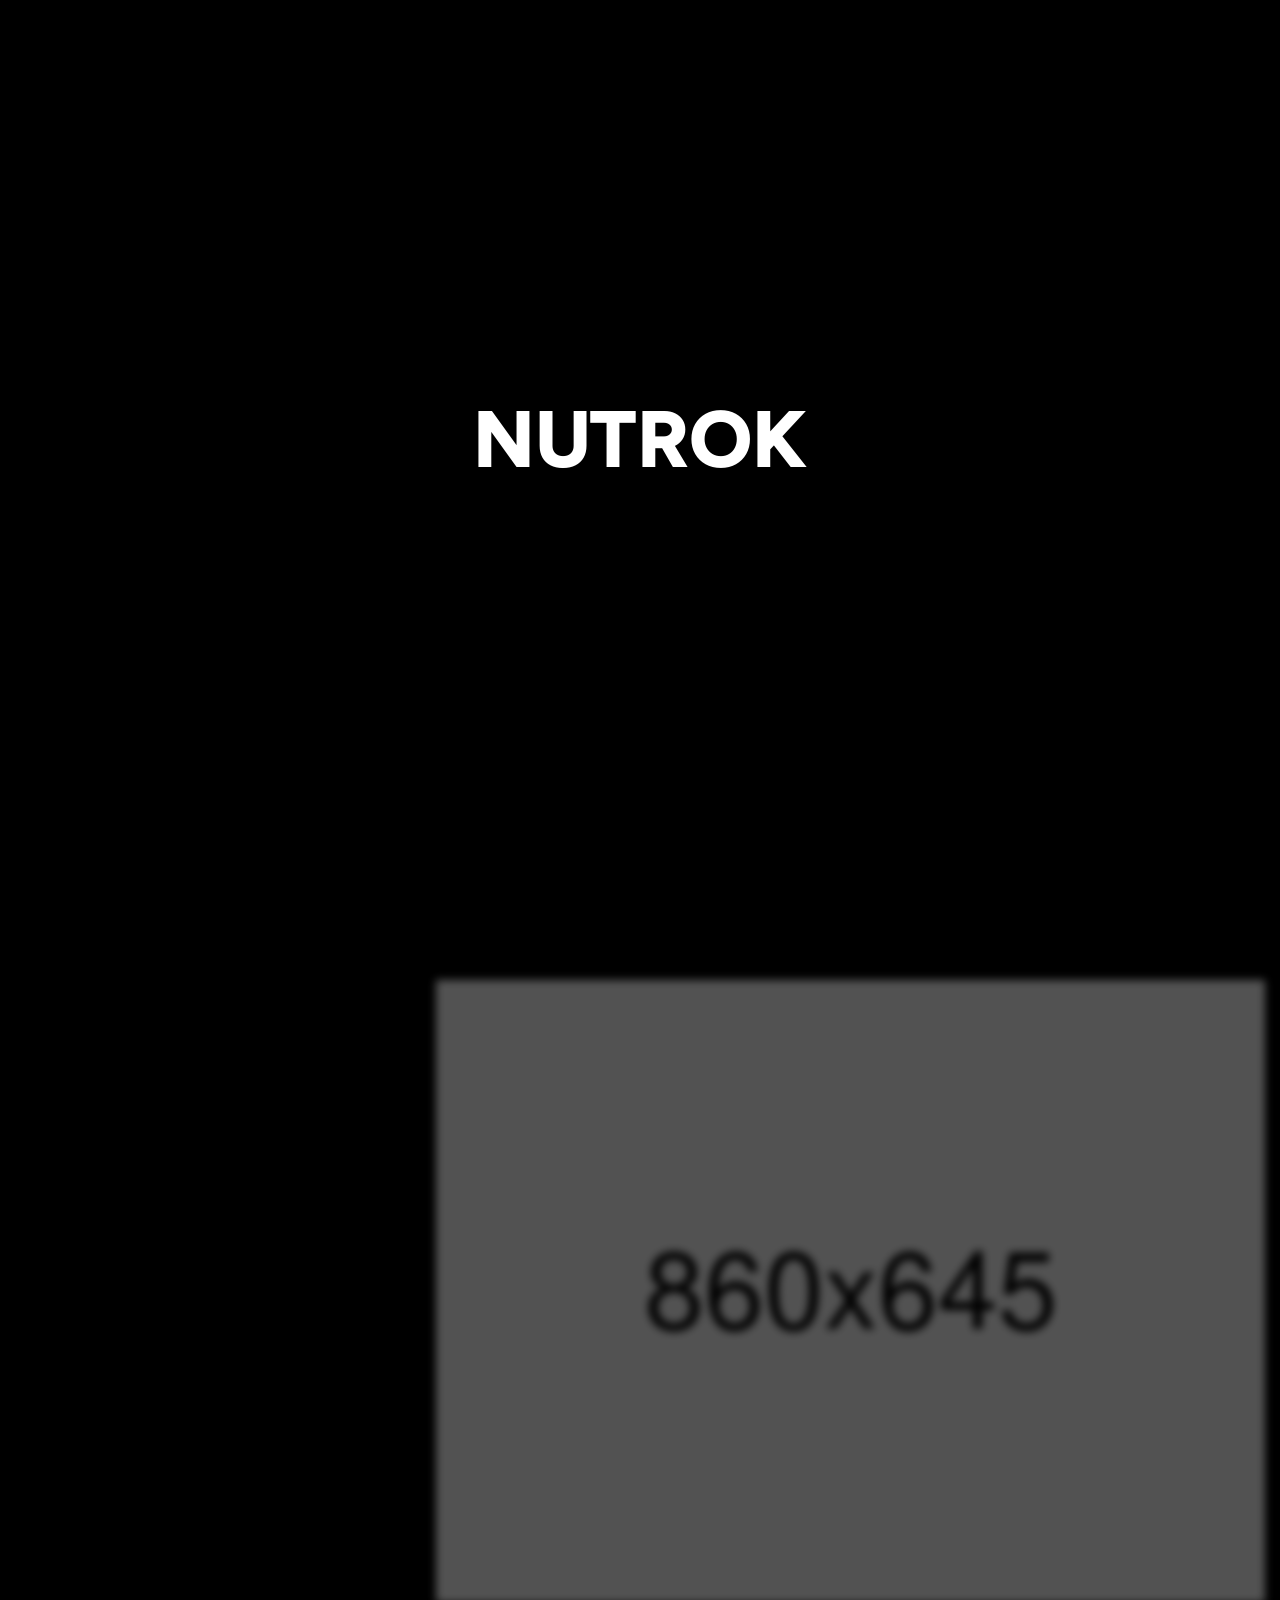
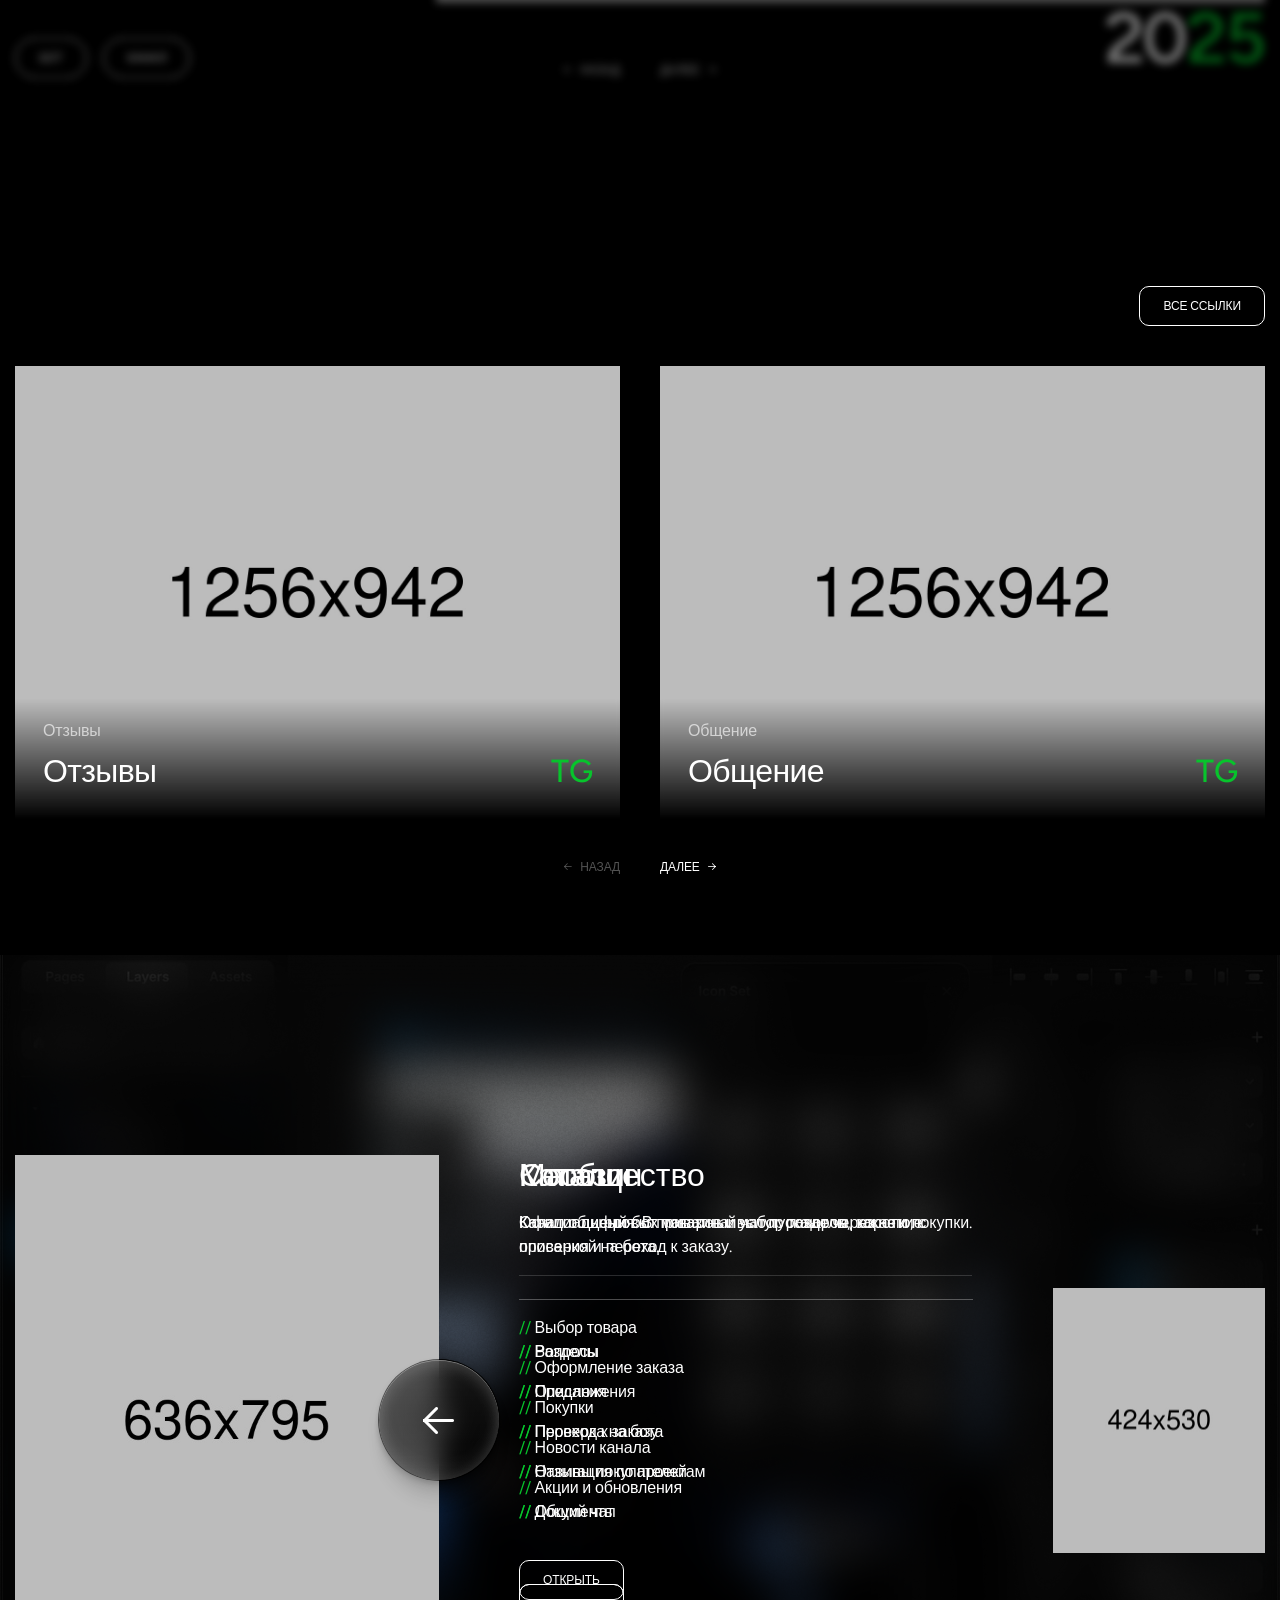
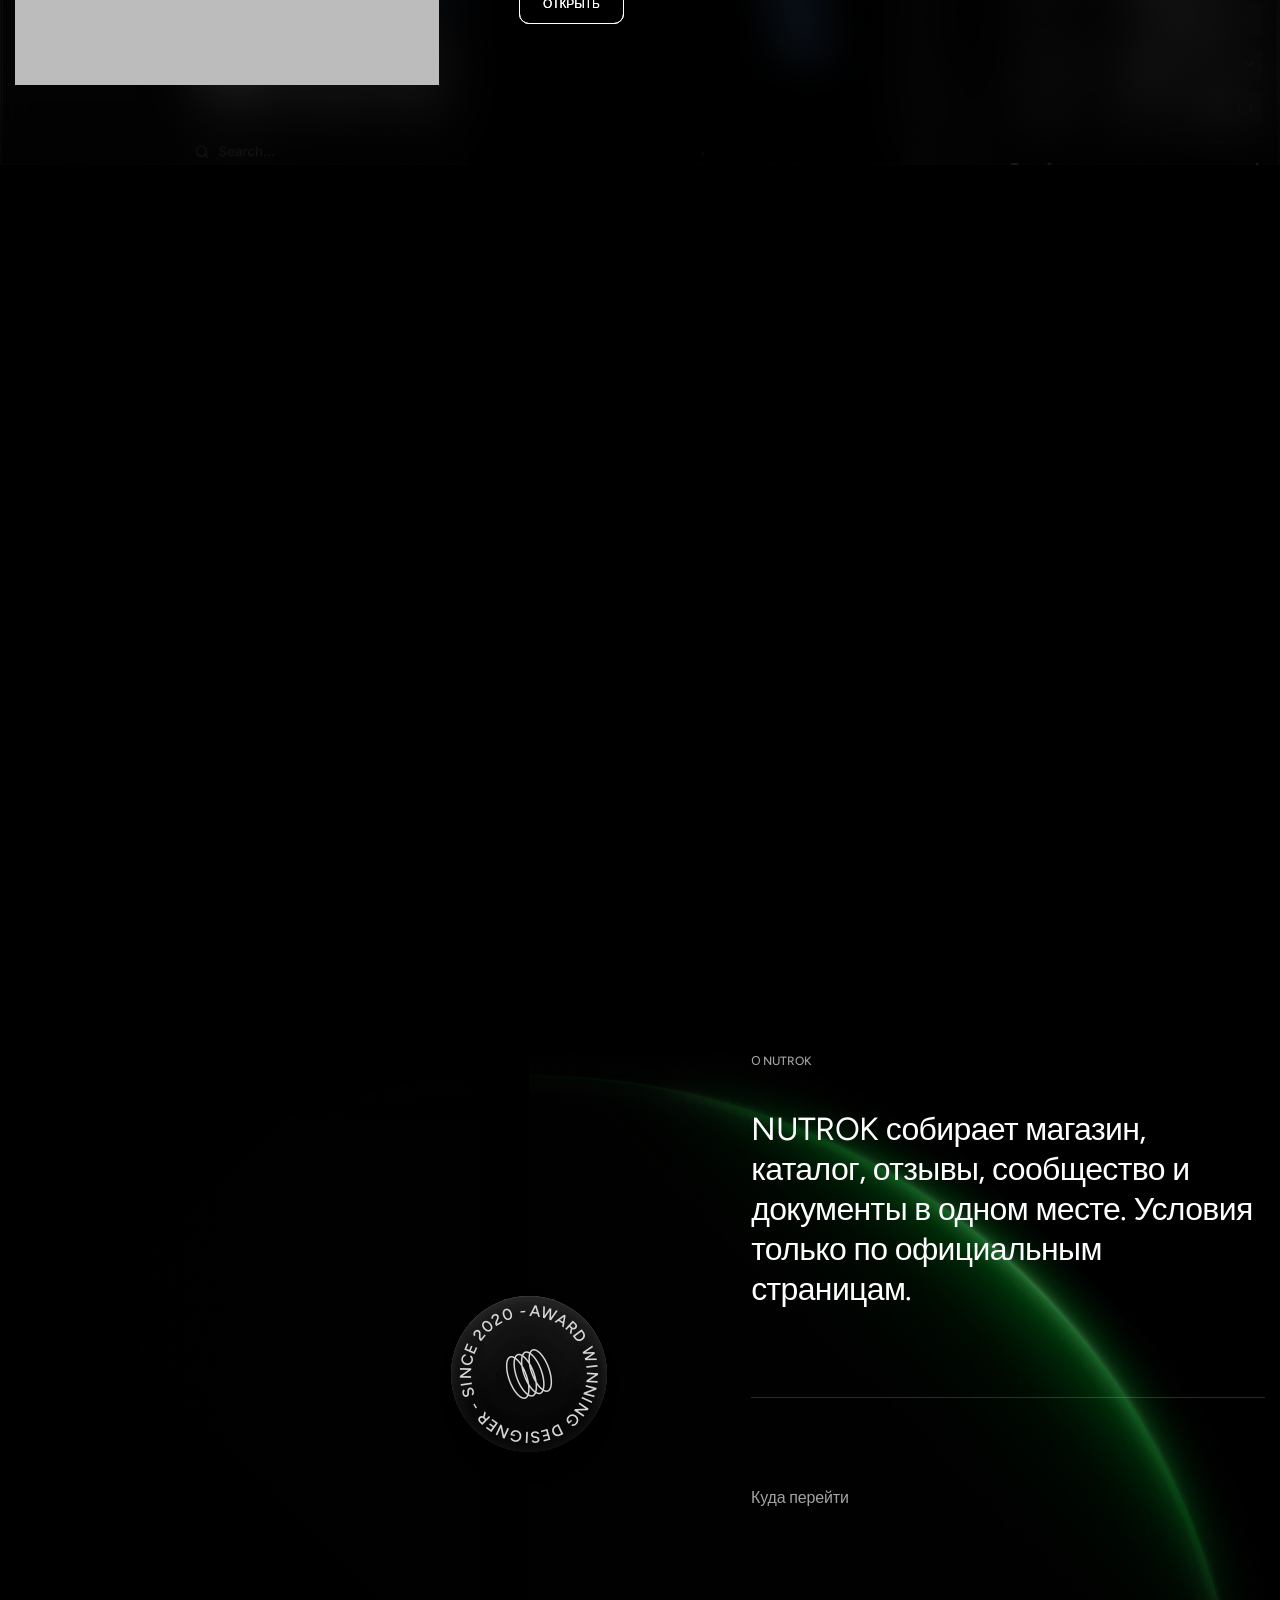
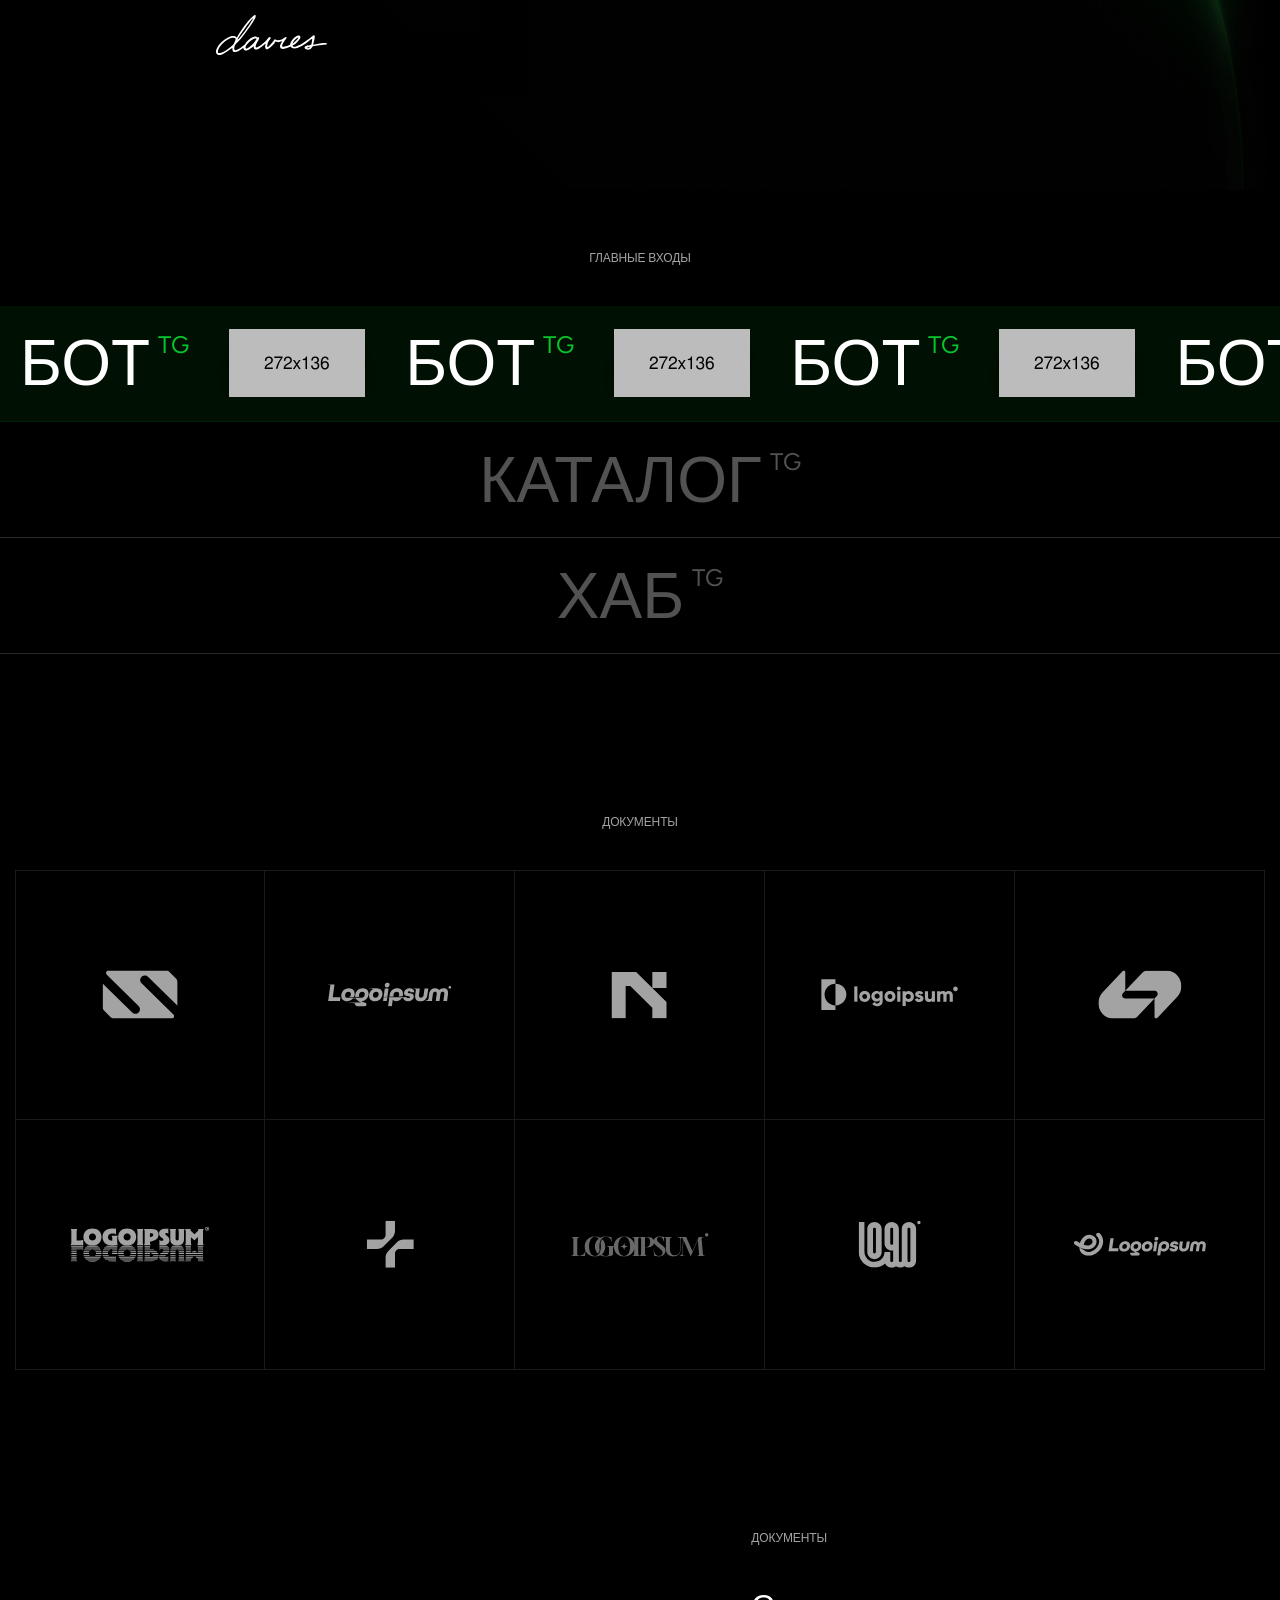
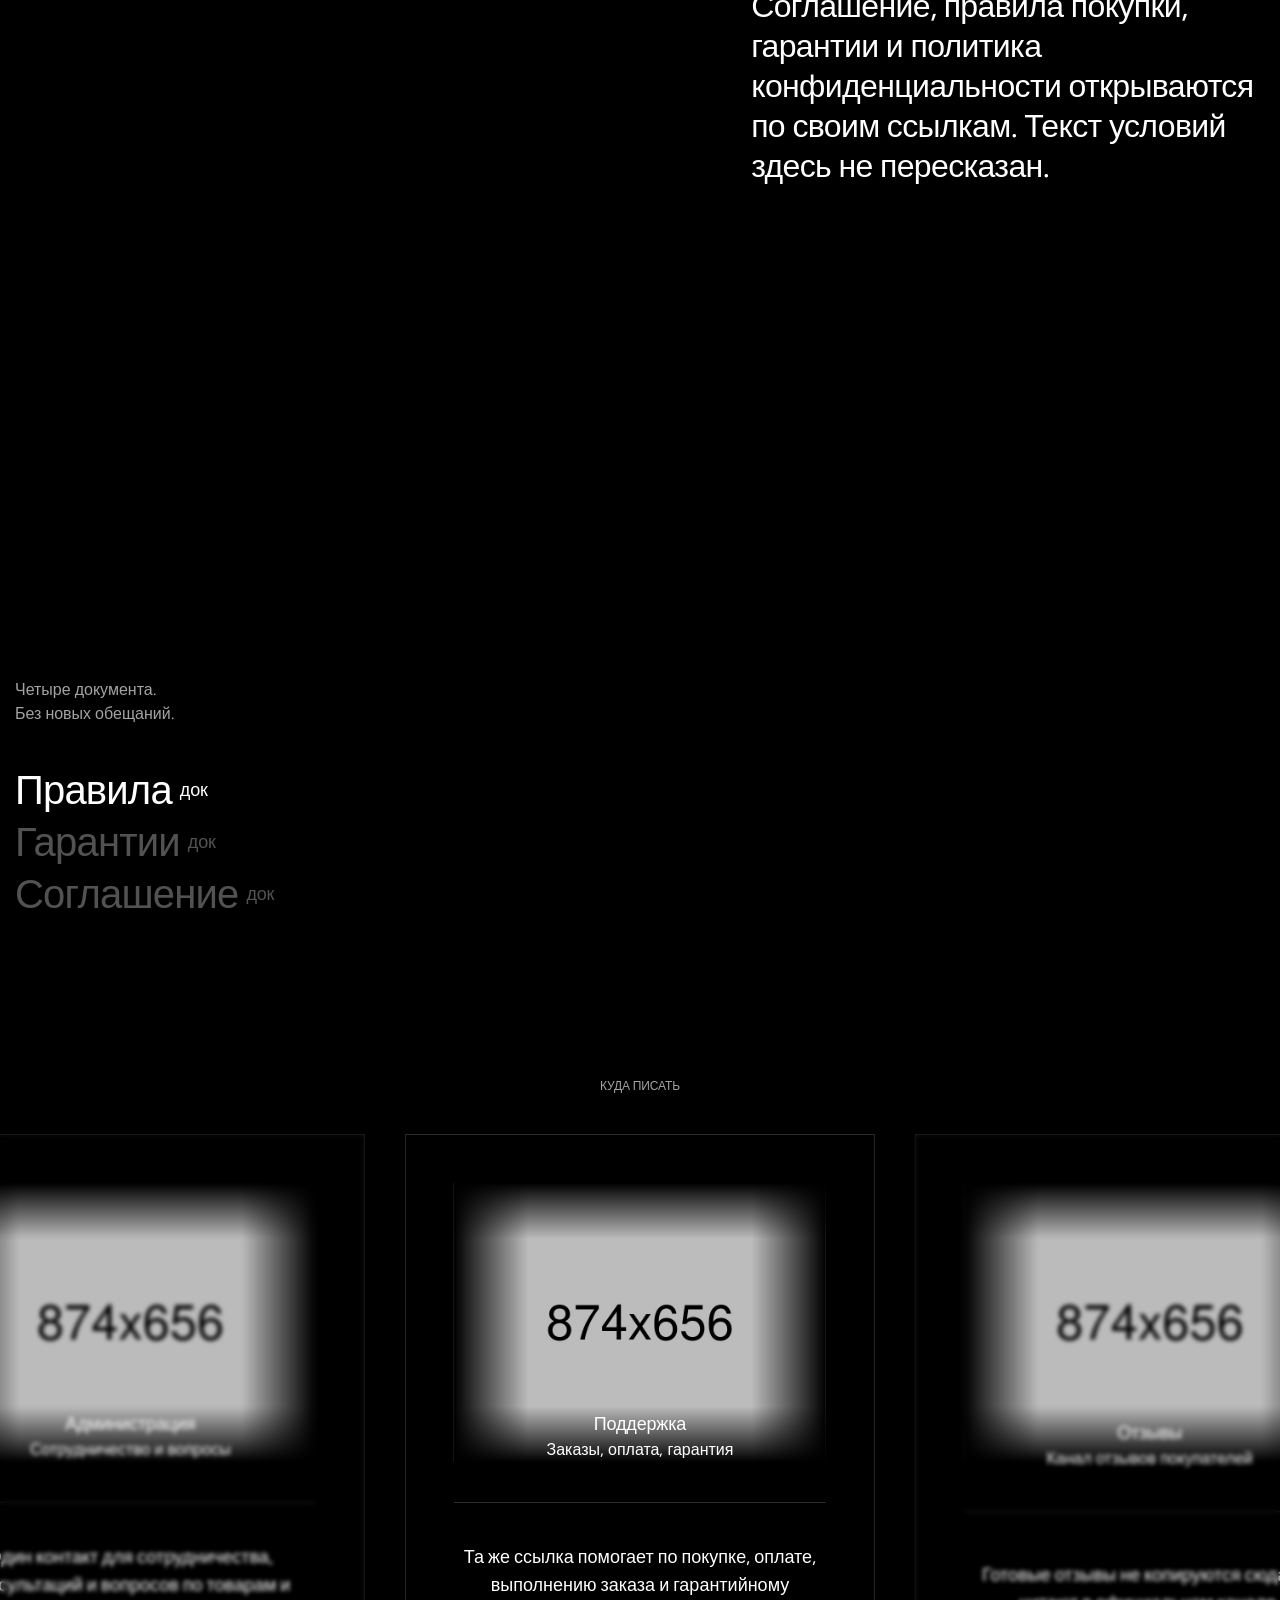
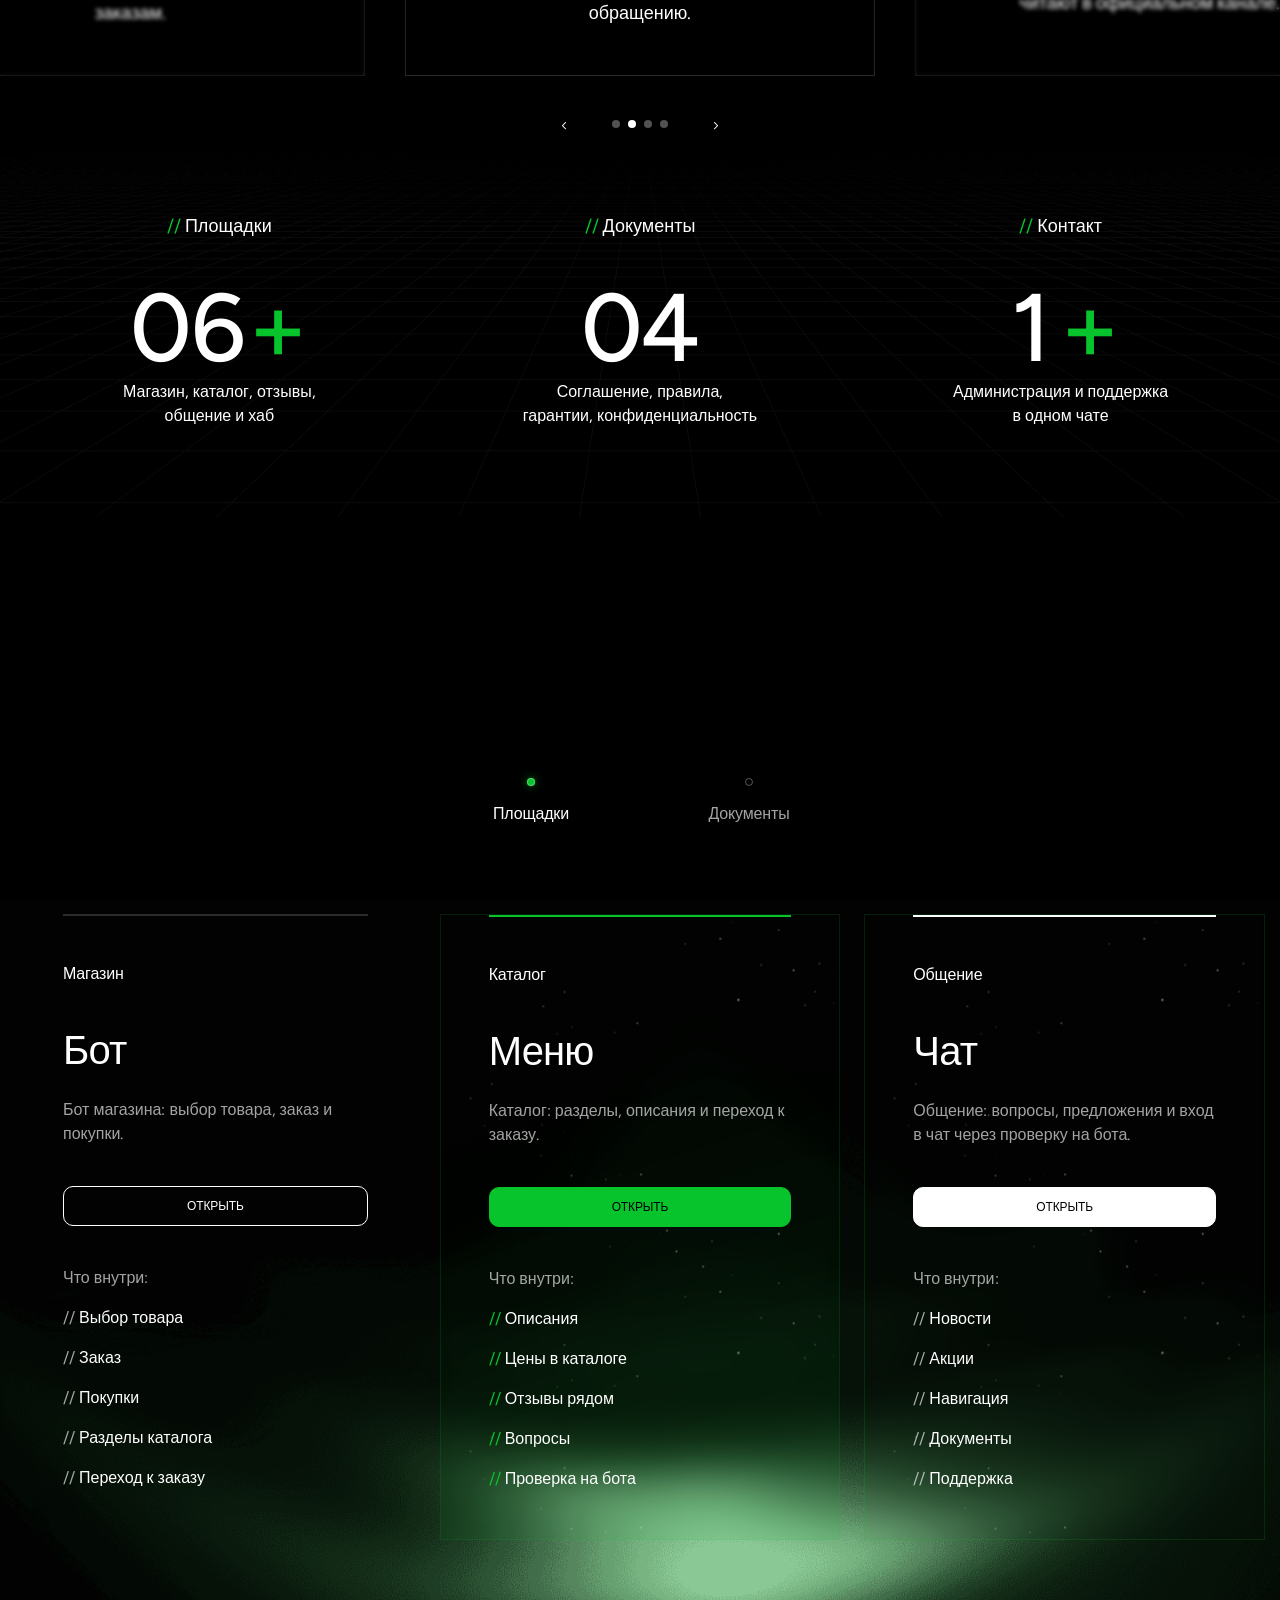
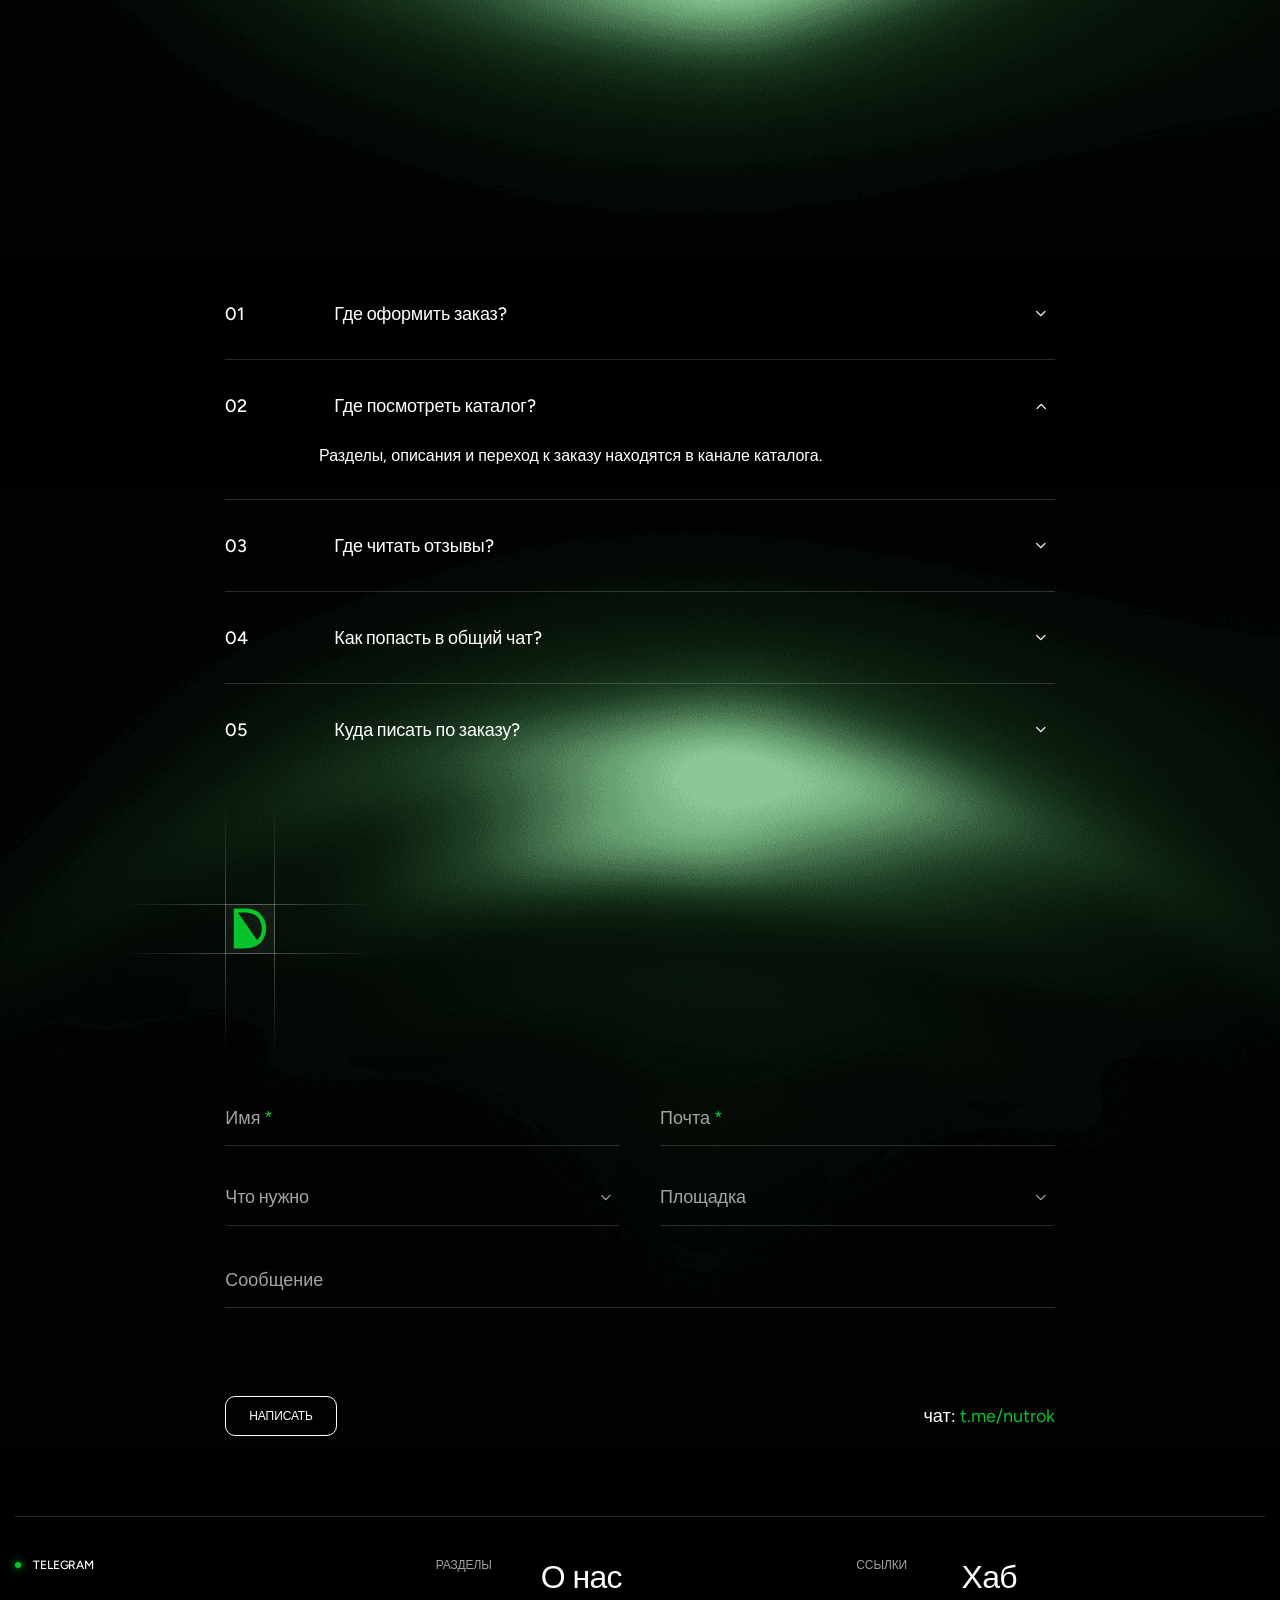
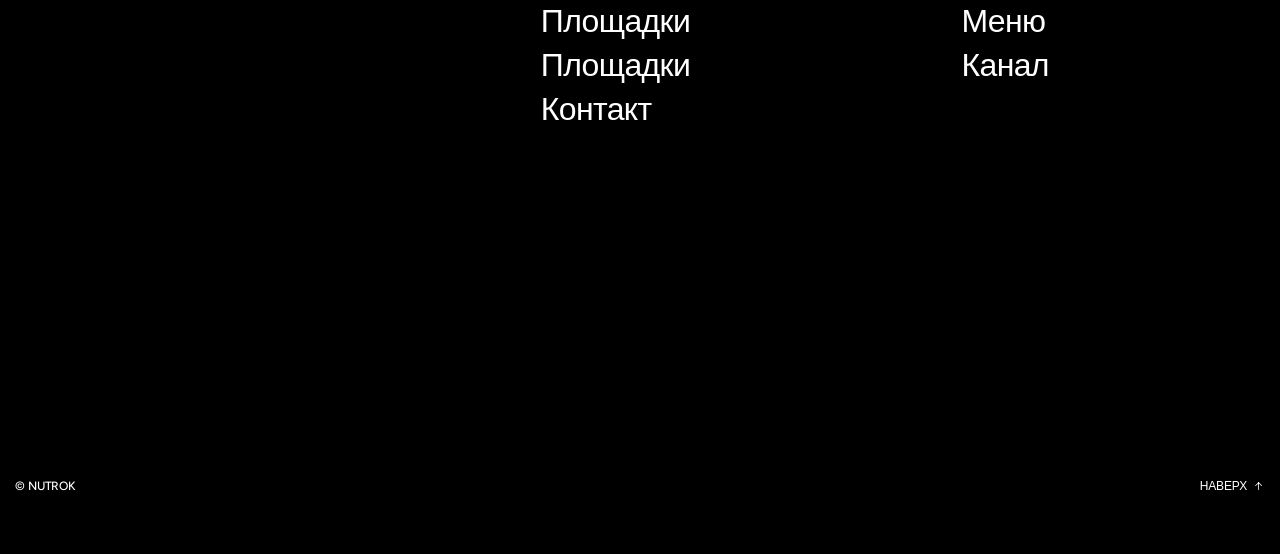
==== commit 080965b3: "asad: заголовок вопросов на русском" ====
--- a/index.html
+++ b/index.html
@@ -1411,8 +1411,8 @@
             <div class="container">
                 <div class="s-header d-block">
                     <h2 class="text-display-2 letter-space--3 text-center effectFade fadeUp">
-                        Frequently <br>
-                        asked questions
+                        Частые <br>
+                        вопросы
                     </h2>
                 </div>
                 <div class="row">
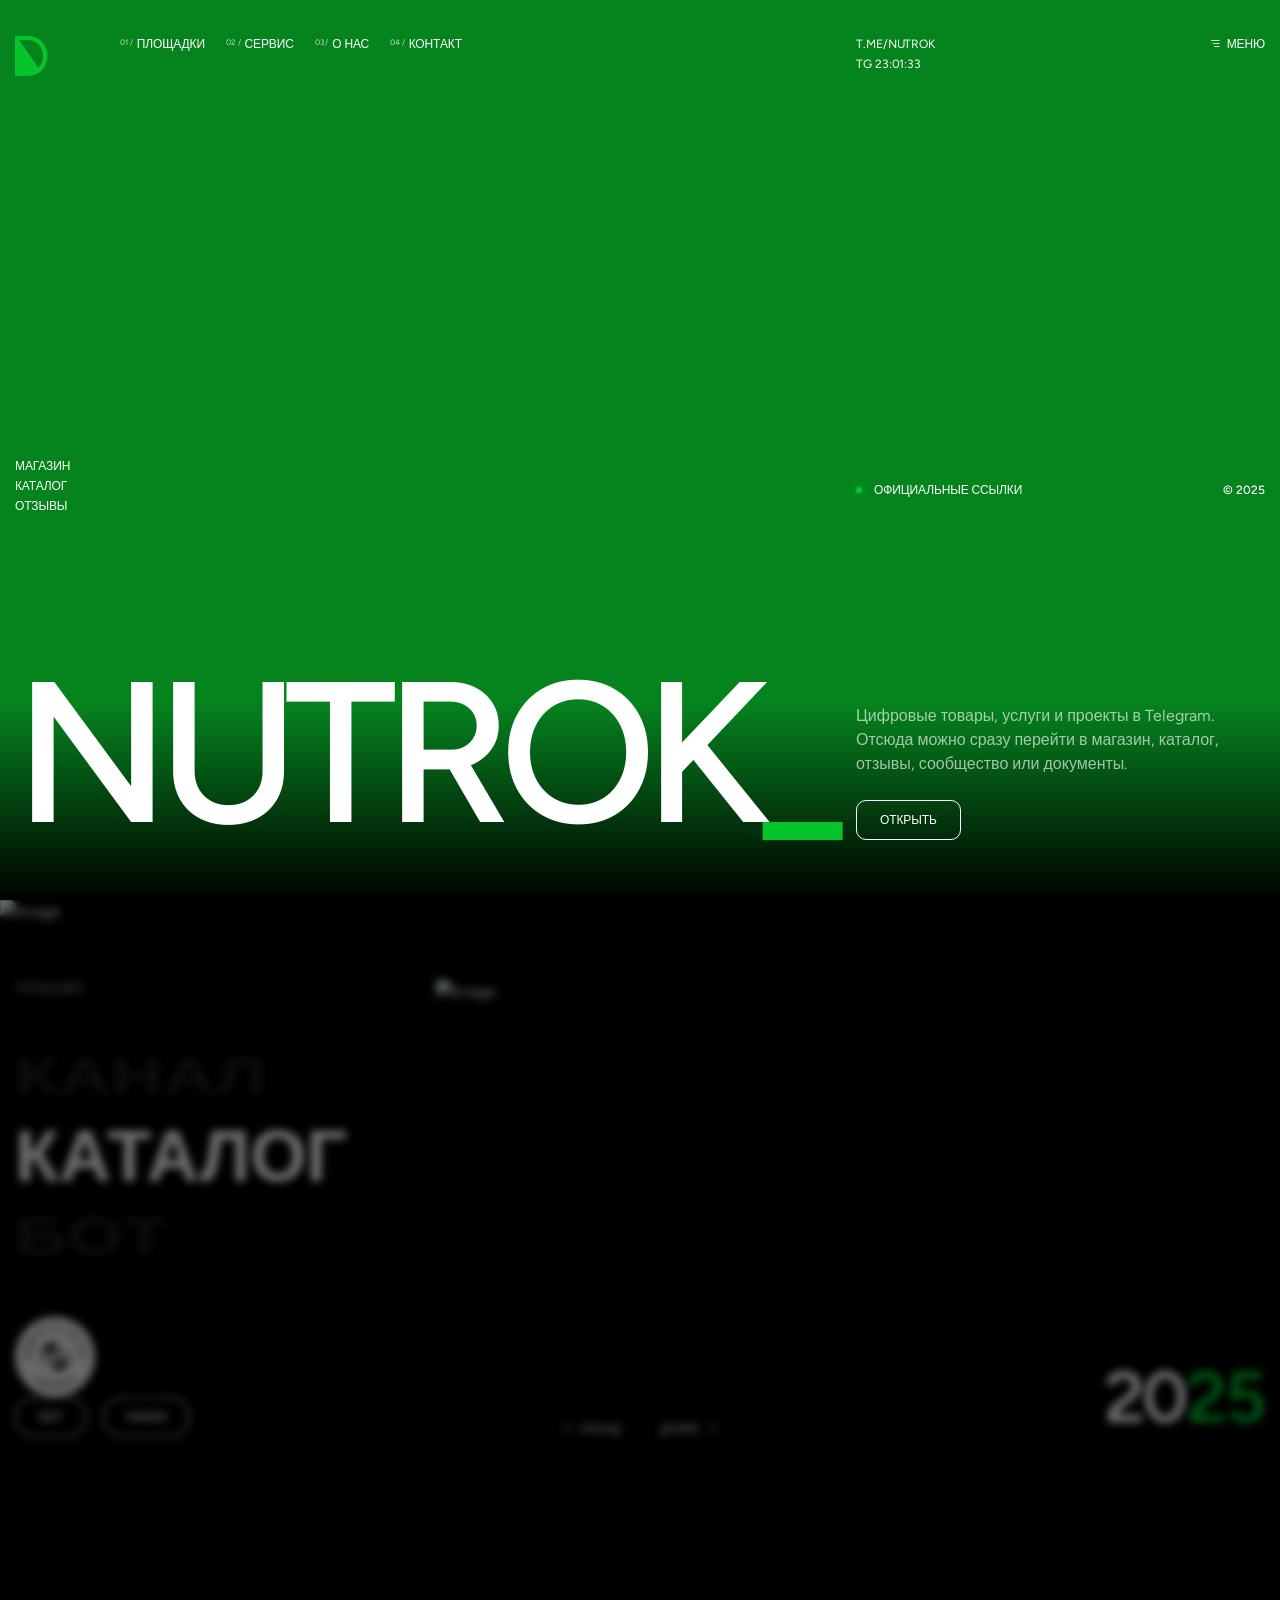
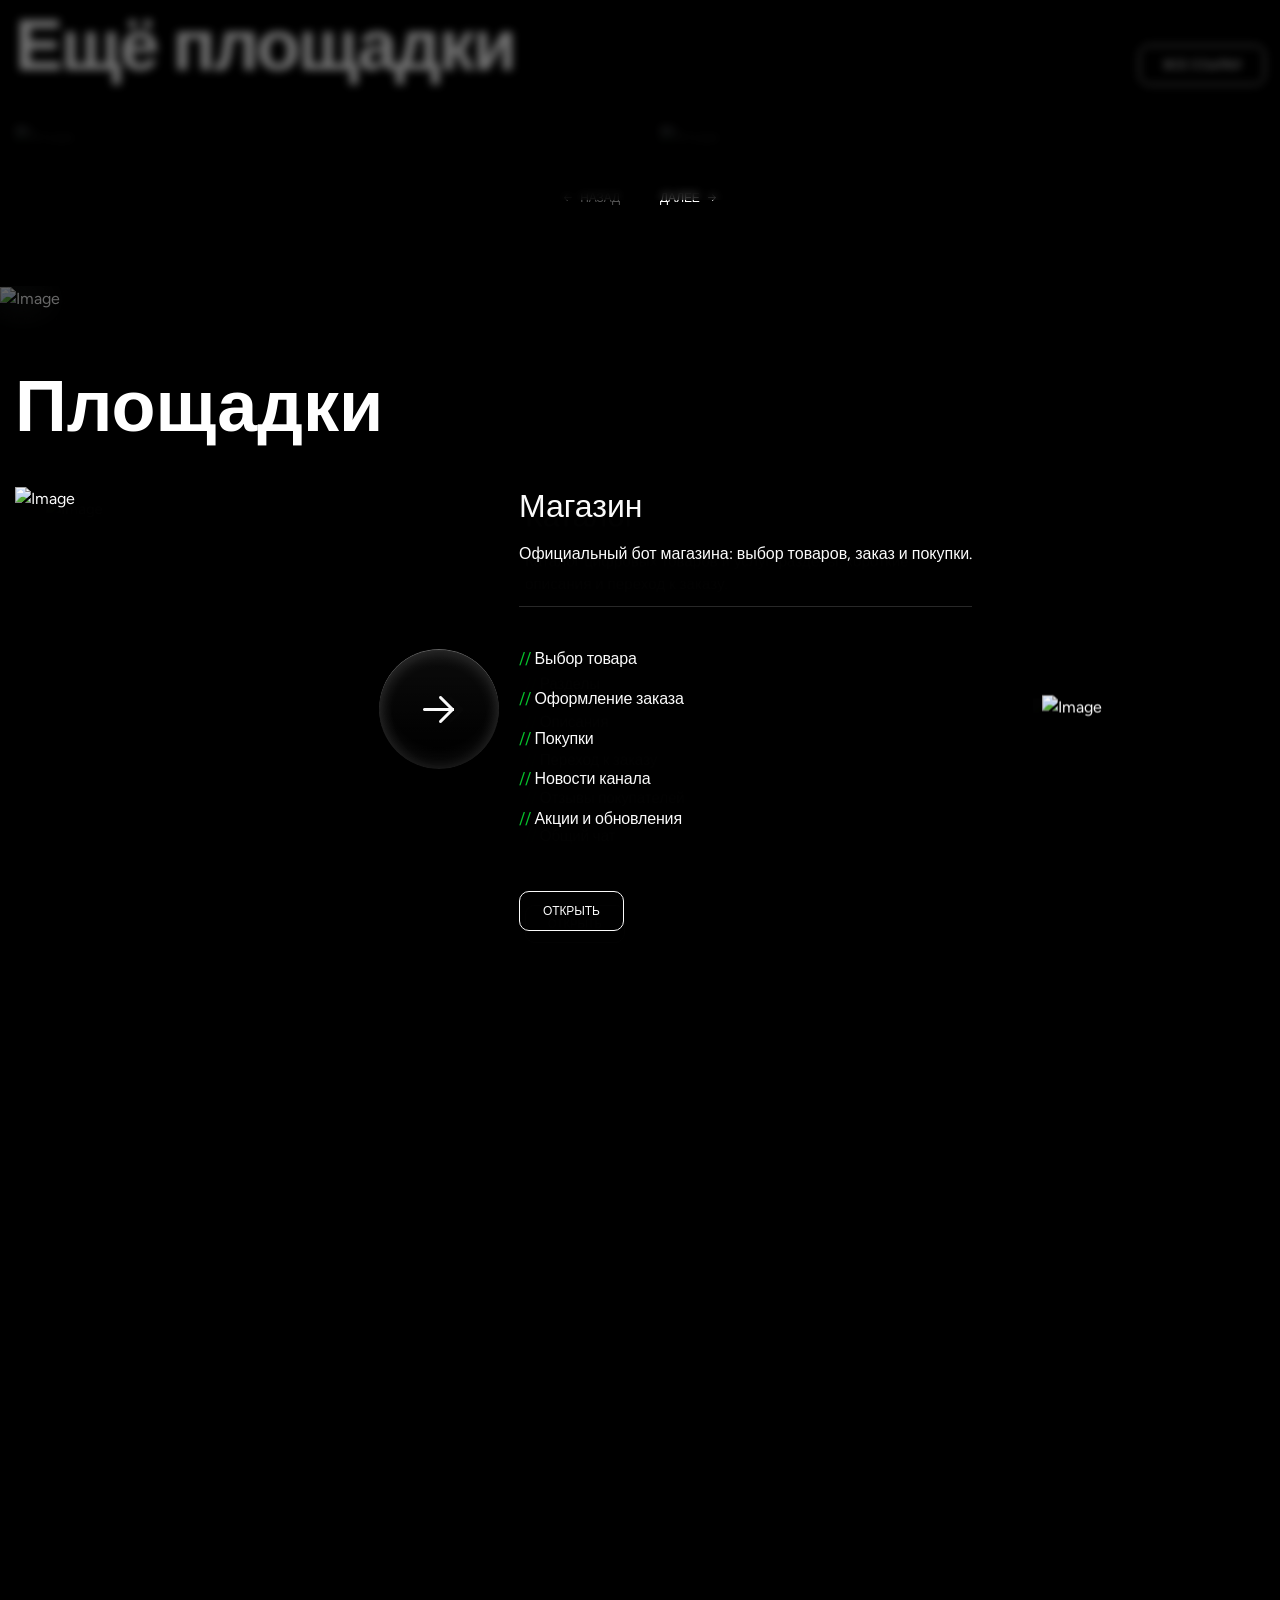
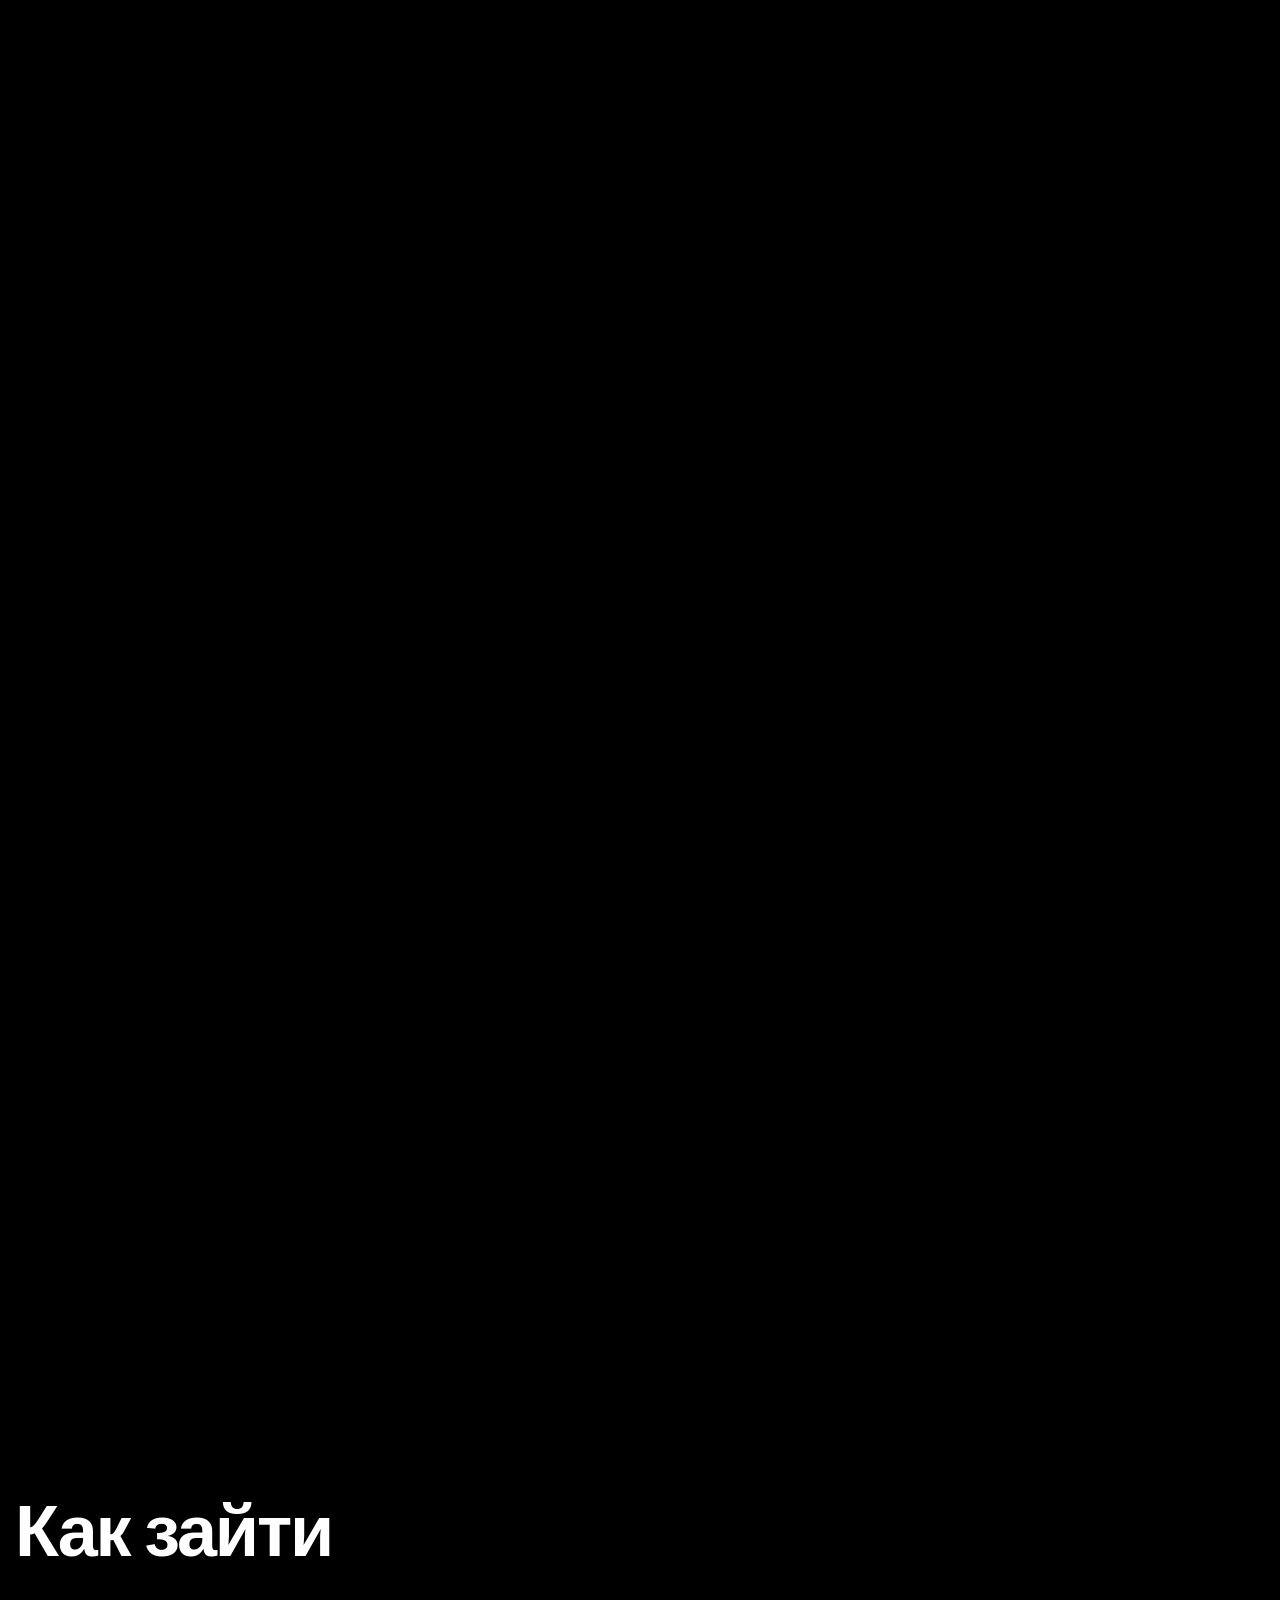
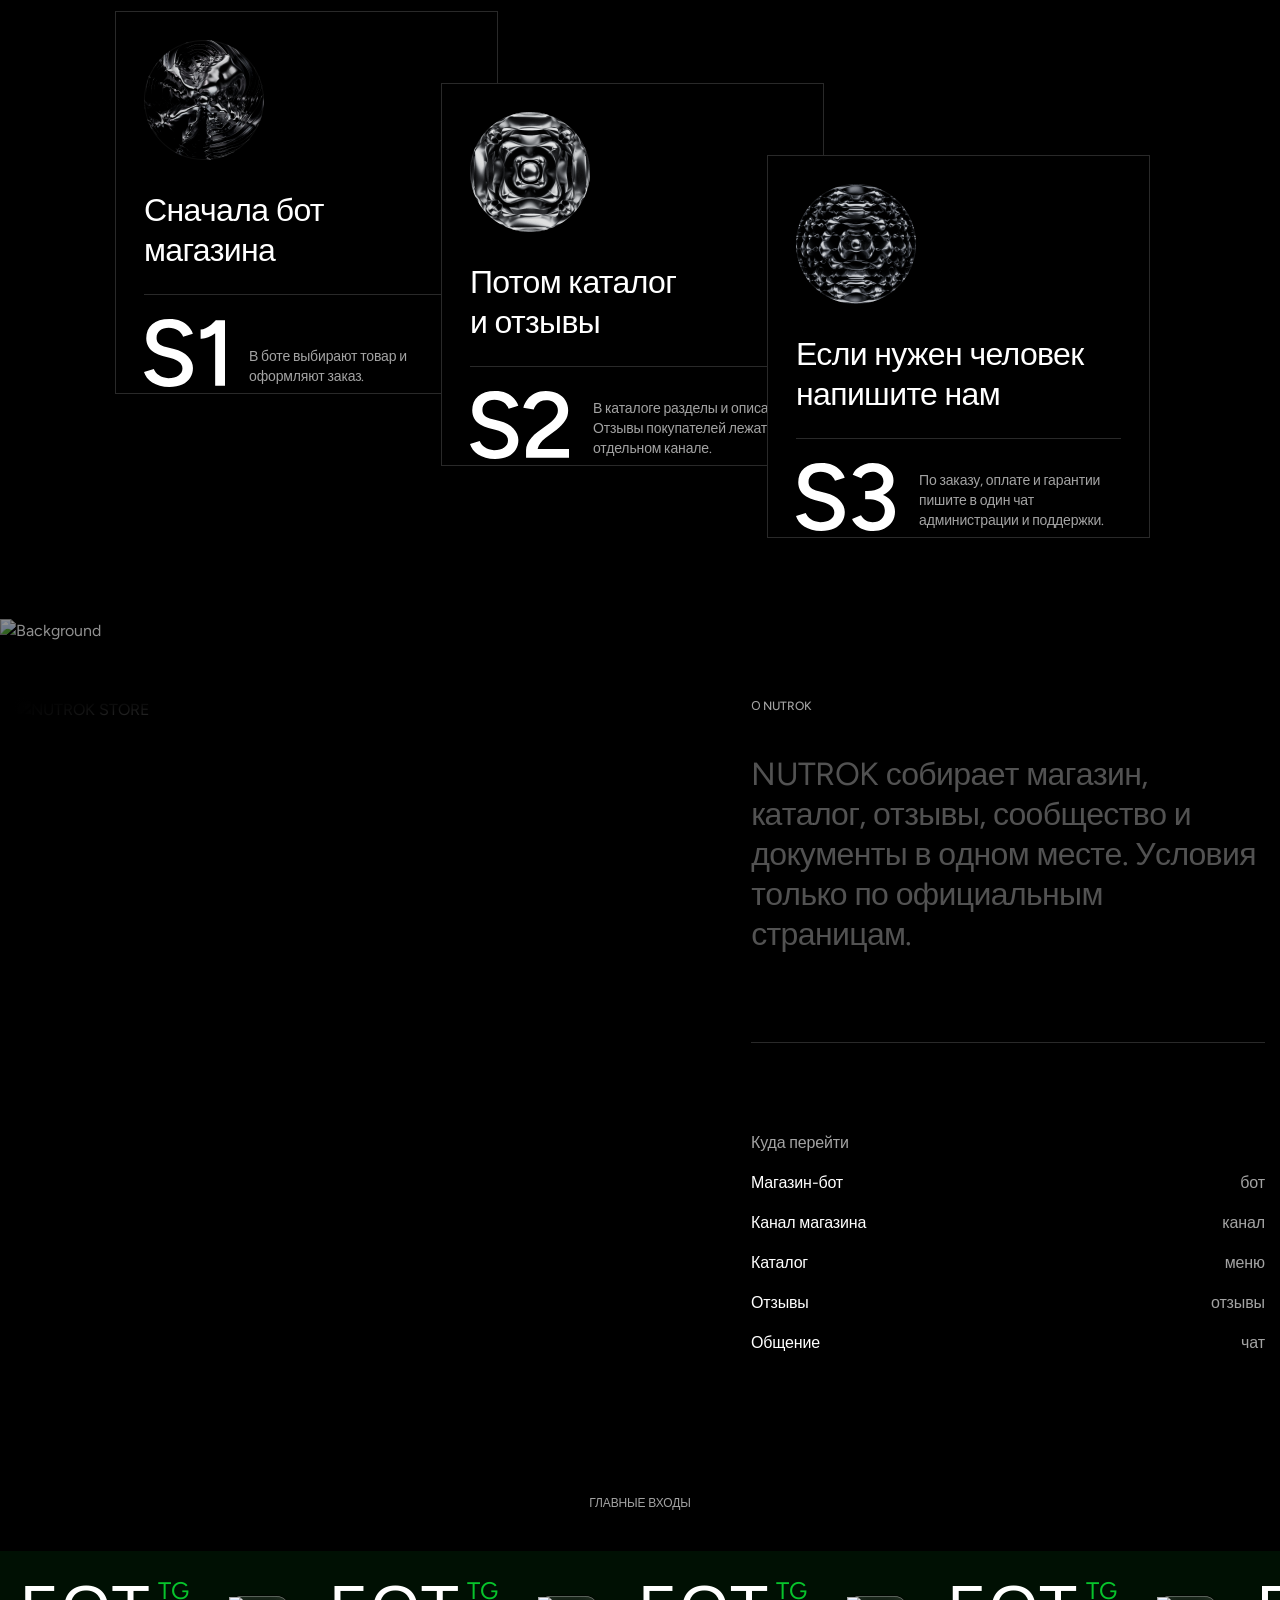
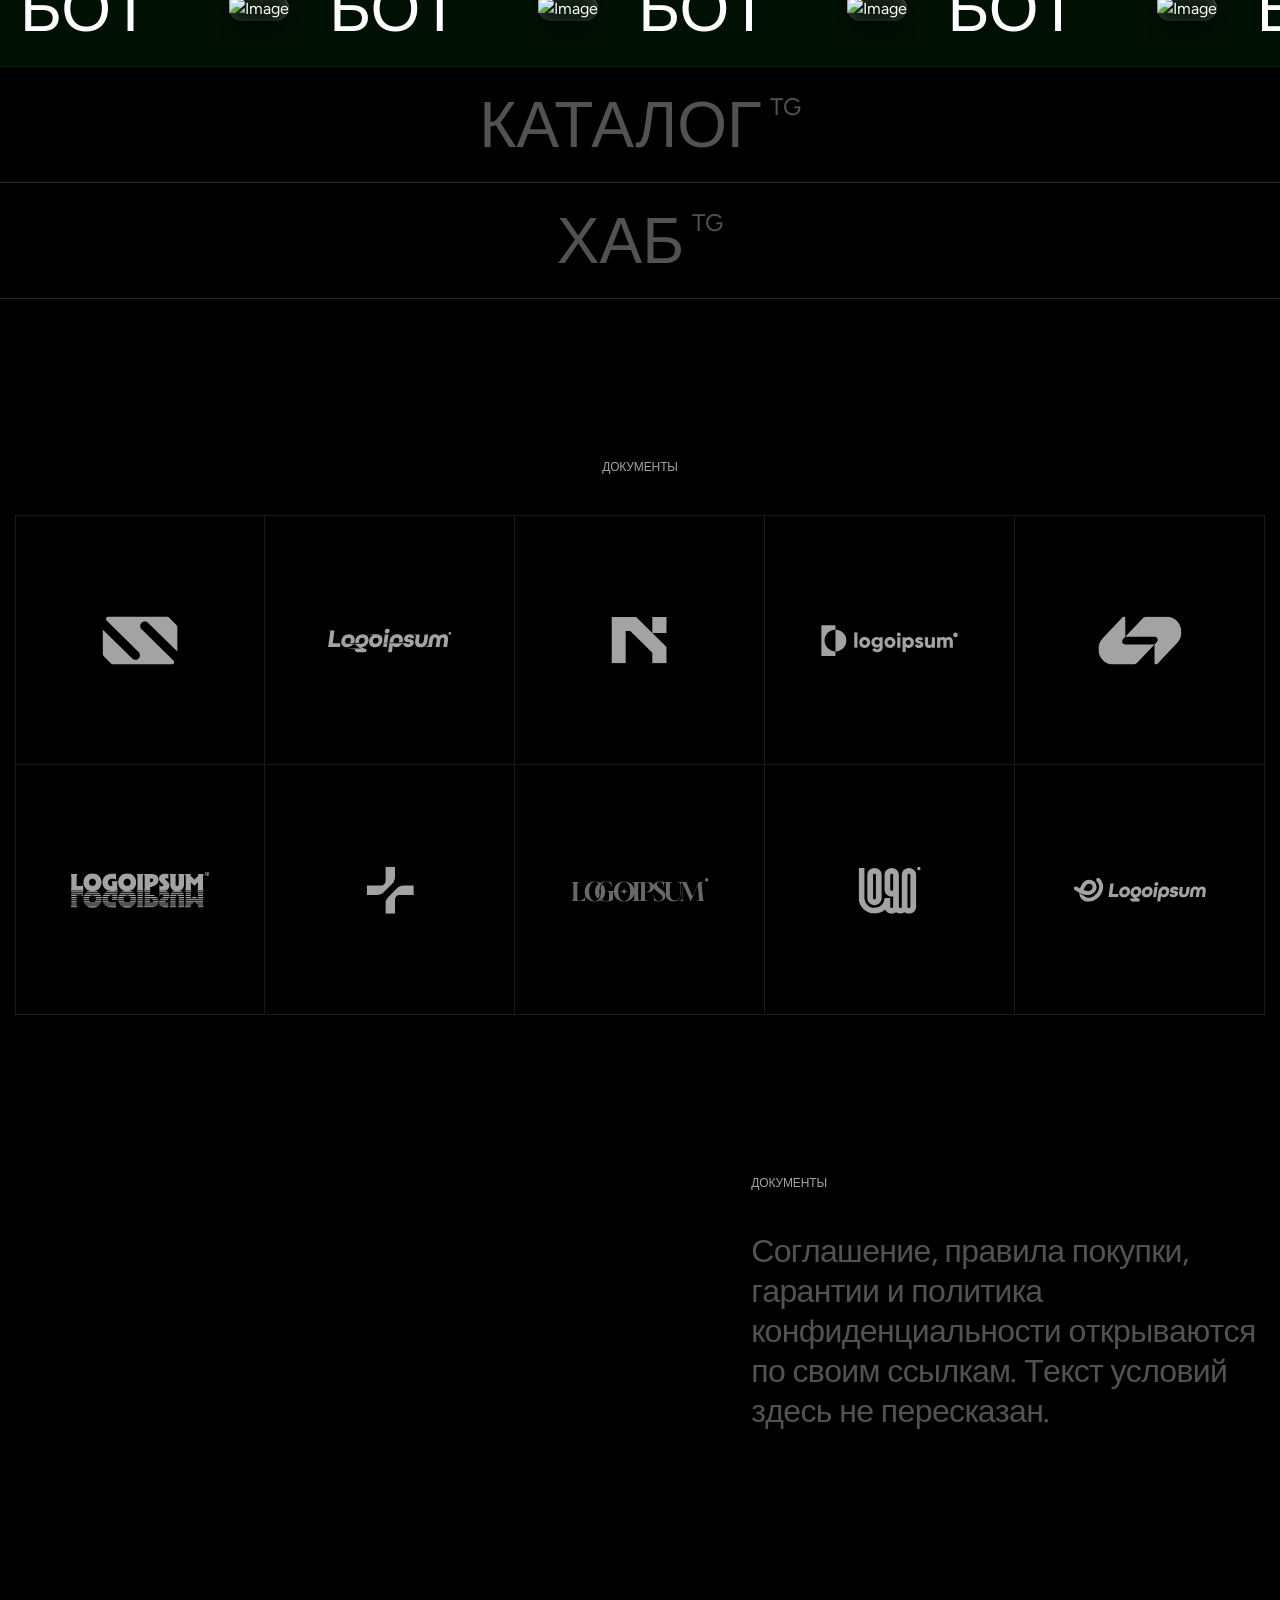
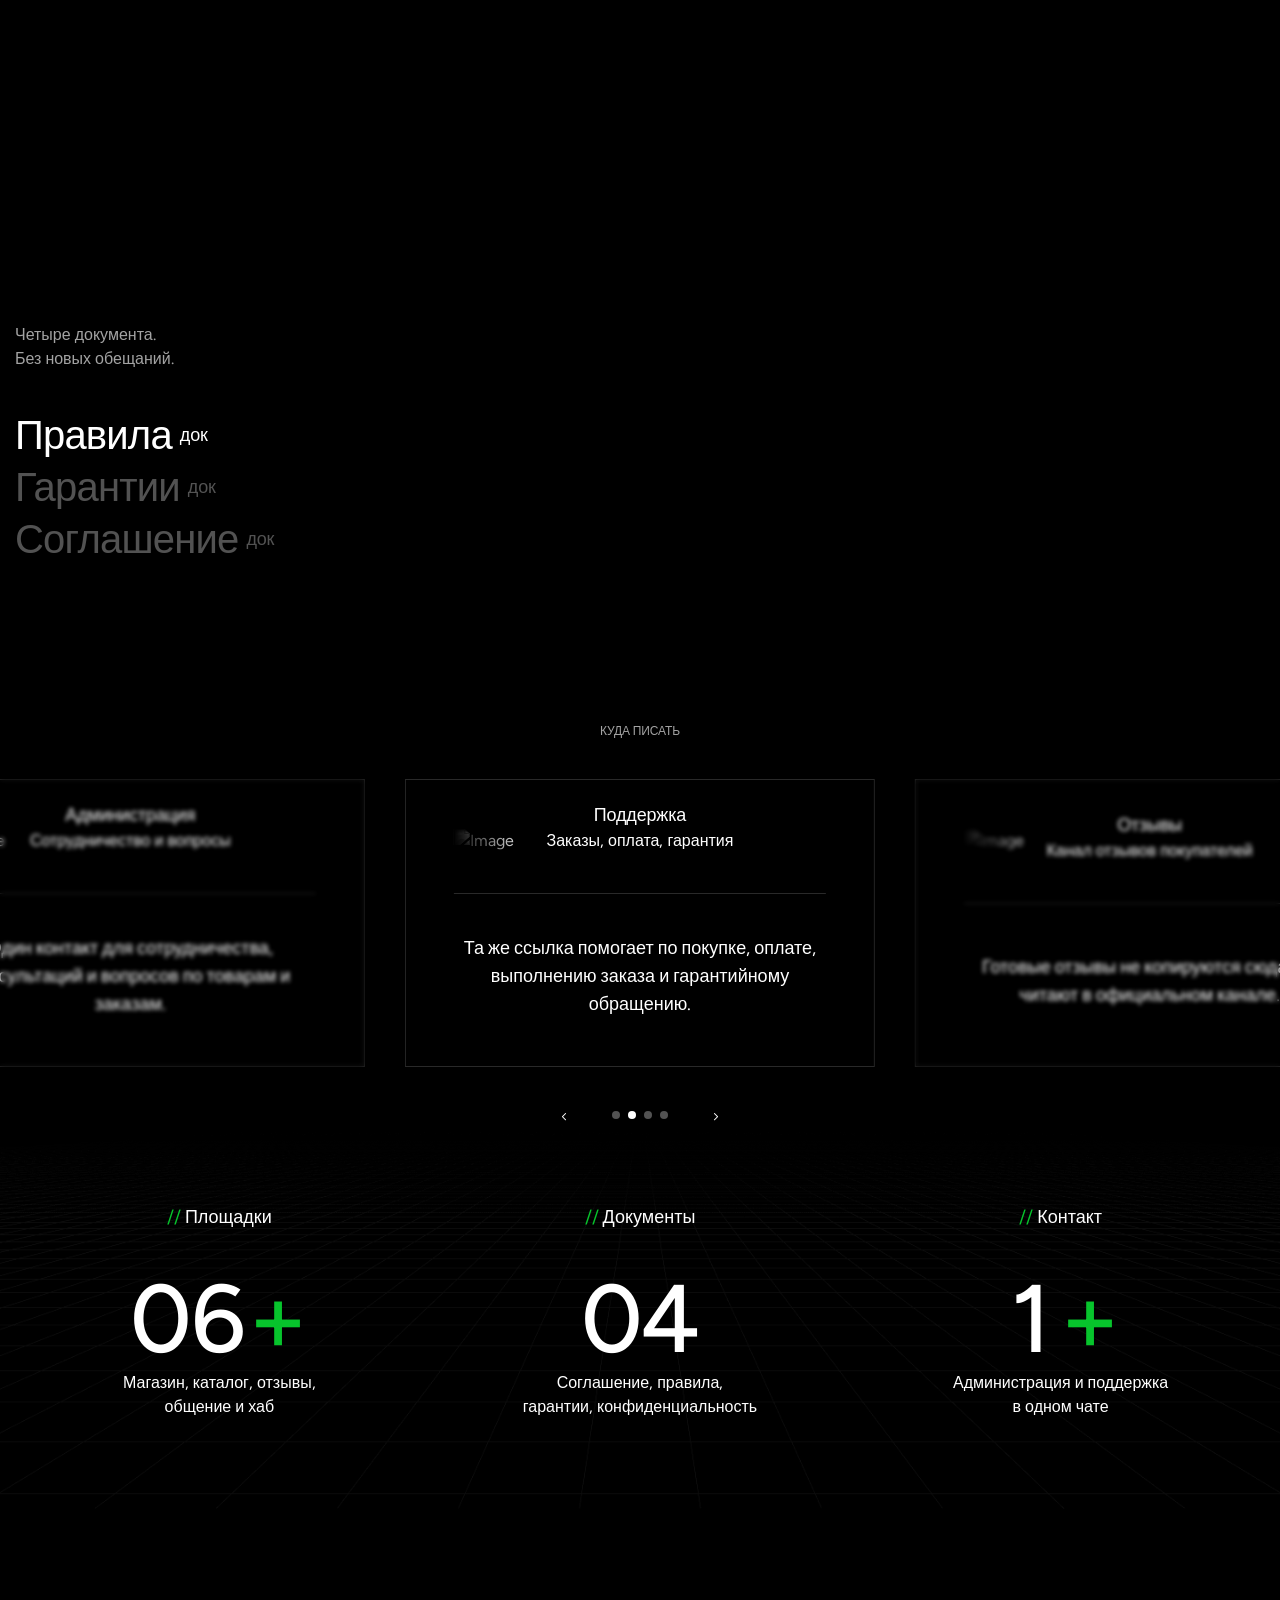
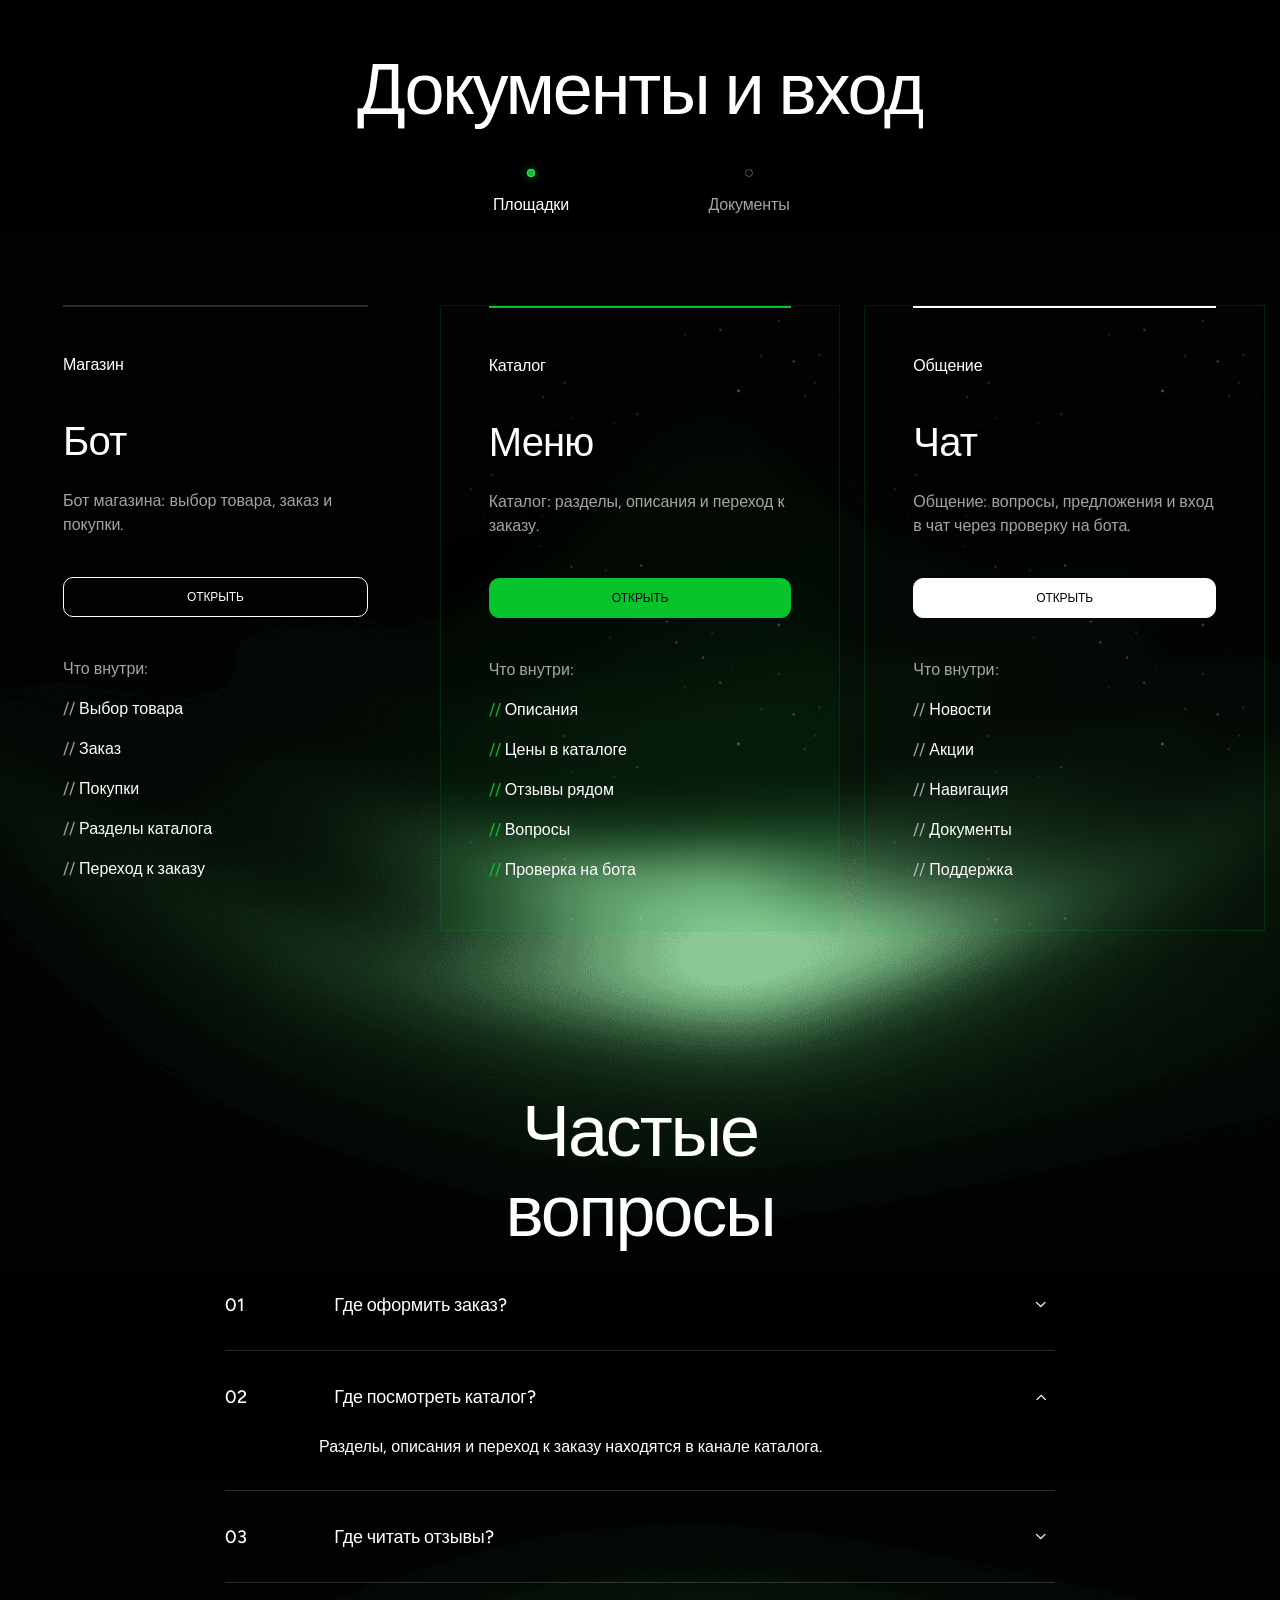
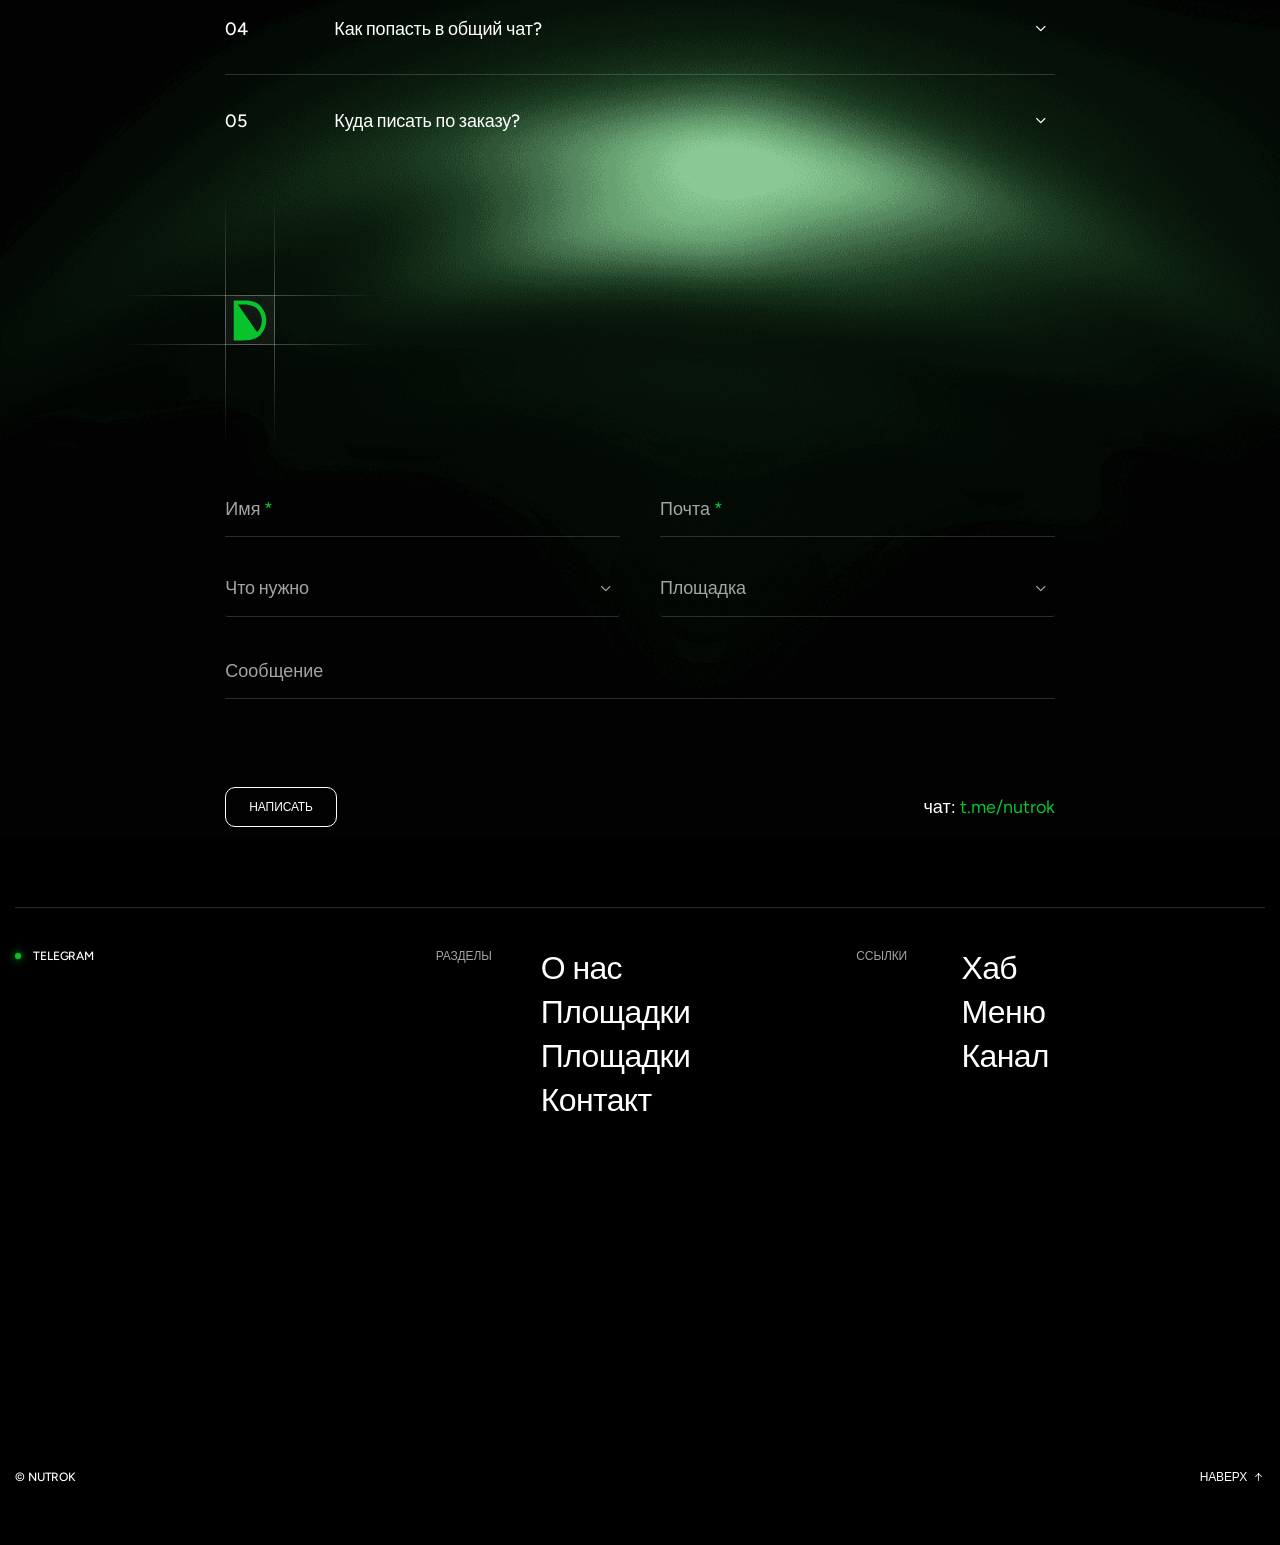
==== commit 8e794837: "asad: чужие фото шаблона заменены карточками магазина" ====
--- a/index.html
+++ b/index.html
@@ -24,6 +24,9 @@
     <link rel="stylesheet" href="assets/css/slick.css">
     <link rel="stylesheet" href="assets/css/slick.theme.css">
     <link rel="stylesheet" type="text/css" href="assets/css/styles.css">
+    <style>
+      .image img,.image-2 img,.image-simu img,.feature-image img,.s-img-bg img,.flip-image img,.author_image img,.img-agency img,.davies-video img,.bg-img img,.app_icon img{width:100%;height:100%;object-fit:cover;}
+    </style>
 
     <!-- Favicon and Touch Icons  -->
     <link rel="shortcut icon" href="assets/images/logo/favicon.svg">
@@ -179,7 +182,7 @@
         <!-- Select Work -->
         <div class="section-selected-work flat-spacing pb-0" id="workScroll">
             <div class="bg-img effectFade fadeUp">
-                <img loading="lazy" width="1440" height="720" src="assets/images/item/mountain.png" alt="Image">
+                <img loading="lazy" width="1440" height="720" src="/uploads/image/1780836403523-m7jegm-nutrok_banner_05.jpg" alt="Image">
             </div>
             <div class="content-wrap-1 wrap-list-btn">
                 <div class="container">
@@ -224,33 +227,33 @@
                                     <!-- Clone 1 -->
                                     <div>
                                         <div class="image effectFade fadeZoom">
-                                            <img src="assets/images/section/work-1.jpg" alt="Image">
+                                            <img src="/uploads/image/1784061208899-6aft78-nutrok-store.png" alt="Image">
                                         </div>
                                     </div>
                                     <div>
                                         <div class="image">
-                                            <img src="assets/images/section/work-2.jpg" alt="Image">
+                                            <img src="/uploads/image/1788859426908-bac5dfa8-113_chatgpt-plus.png" alt="Image">
                                         </div>
                                     </div>
                                     <div>
                                         <div class="image">
-                                            <img src="assets/images/section/work-3.jpg" alt="Image">
+                                            <img src="/uploads/image/1788859426929-9a8b51df-118_discord-nitro.png" alt="Image">
                                         </div>
                                     </div>
                                     <!-- Clone 2 -->
                                     <div>
                                         <div class="image">
-                                            <img src="assets/images/section/work-1.jpg" alt="Image">
+                                            <img src="/uploads/image/1784061208899-6aft78-nutrok-store.png" alt="Image">
                                         </div>
                                     </div>
                                     <div>
                                         <div class="image">
-                                            <img src="assets/images/section/work-2.jpg" alt="Image">
+                                            <img src="/uploads/image/1788859426908-bac5dfa8-113_chatgpt-plus.png" alt="Image">
                                         </div>
                                     </div>
                                     <div>
                                         <div class="image">
-                                            <img src="assets/images/section/work-3.jpg" alt="Image">
+                                            <img src="/uploads/image/1788859426929-9a8b51df-118_discord-nitro.png" alt="Image">
                                         </div>
                                     </div>
                                 </div>
@@ -378,7 +381,7 @@
                             <div class="swiper-slide">
                                 <div class="wg-feature-v01 hover-img main-mouse-hover">
                                     <a href="https://t.me/nutrokreviews" class="feature-image img-style" target="_blank" rel="noopener noreferrer">
-                                        <img loading="lazy" width="628" height="471" src="assets/images/section/feature-1.jpg" alt="Image">
+                                        <img loading="lazy" width="628" height="471" src="/uploads/image/1784061239073-xdou1p-items.png" alt="Image">
                                     </a>
                                     <div class="feature-content">
                                         <div class="info">
@@ -402,7 +405,7 @@
                             <div class="swiper-slide">
                                 <div class="wg-feature-v01 hover-img main-mouse-hover">
                                     <a href="https://t.me/nutroktalk" class="feature-image img-style" target="_blank" rel="noopener noreferrer">
-                                        <img loading="lazy" width="628" height="471" src="assets/images/section/feature-2.jpg" alt="Image">
+                                        <img loading="lazy" width="628" height="471" src="/uploads/image/1784061251928-nvwatf-profile.png" alt="Image">
                                     </a>
                                     <div class="feature-content">
                                         <div class="info">
@@ -426,7 +429,7 @@
                             <div class="swiper-slide main-mouse-hover">
                                 <div class="wg-feature-v01 hover-img">
                                     <a href="https://t.me/nutrokhub" class="feature-image img-style" target="_blank" rel="noopener noreferrer">
-                                        <img loading="lazy" width="628" height="471" src="assets/images/section/feature-1.jpg" alt="Image">
+                                        <img loading="lazy" width="628" height="471" src="/uploads/image/1788859426920-9ec6104b-116_perplexity-pro.png" alt="Image">
                                     </a>
                                     <div class="feature-content">
                                         <div class="info">
@@ -476,19 +479,19 @@
         <section class="section-service-2 overflow-hidden flat-spacing" id="serviceScroll">
             <div class="bg-image-list">
                 <div class="bg-image">
-                    <img loading="lazy" width="1440" height="938" src="assets/images/section/bg-service-1.jpg" alt="Image">
+                    <img loading="lazy" width="1440" height="938" src="/uploads/image/1781809904890-uwyrnc-nutrok_banner_04.jpg" alt="Image">
                     <div class="img-item">
                         <img loading="lazy" width="1440" height="938" src="assets/images/item/overlay.png" alt="Image">
                     </div>
                 </div>
                 <div class="bg-image">
-                    <img loading="lazy" width="1440" height="938" src="assets/images/section/bg-service-2.jpg" alt="Image">
+                    <img loading="lazy" width="1440" height="938" src="/uploads/image/1788859426780-4aebfc9e-094_360-gemov.png" alt="Image">
                     <div class="img-item">
                         <img loading="lazy" width="1440" height="938" src="assets/images/item/overlay.png" alt="Image">
                     </div>
                 </div>
                 <div class="bg-image">
-                    <img loading="lazy" width="1440" height="938" src="assets/images/section/bg-service-3.jpg" alt="Image">
+                    <img loading="lazy" width="1440" height="938" src="/uploads/image/1788859426827-bac41ceb-097_uluchshenie-brawl-pass.png" alt="Image">
                     <div class="img-item">
                         <img loading="lazy" width="1440" height="938" src="assets/images/item/overlay.png" alt="Image">
                     </div>
@@ -507,7 +510,7 @@
                     <div class="wg-service-2">
                         <div class="main-image">
                             <div class="image">
-                                <img loading="lazy" width="424" height="530" src="assets/images/section/service-1.jpg" alt="Image">
+                                <img loading="lazy" width="424" height="530" src="/uploads/image/1788859426908-bac5dfa8-113_chatgpt-plus.png" alt="Image">
                             </div>
                             <div class="action tf-btn-2 cs-pointer">
                                 <i class="icon icon-arrow-long-right"></i>
@@ -545,13 +548,13 @@
                         <div class="image-simu">
                         </div>
                         <div class="image-2">
-                            <img loading="lazy" width="212" height="265" src="assets/images/section/service-mini-1.jpg" alt="Image">
+                            <img loading="lazy" width="212" height="265" src="/uploads/image/1788859426963-38dc92ca-120_gmail.png" alt="Image">
                         </div>
                     </div>
                     <div class="wg-service-2">
                         <div class="main-image">
                             <div class="image">
-                                <img loading="lazy" width="424" height="530" src="assets/images/section/service-2.jpg" alt="Image">
+                                <img loading="lazy" width="424" height="530" src="/uploads/image/1788859426912-e3a5401e-114_claude-pro.png" alt="Image">
                             </div>
                             <div class="action tf-btn-2 cs-pointer">
                                 <i class="icon icon-arrow-long-right"></i>
@@ -589,13 +592,13 @@
                         <div class="image-simu">
                         </div>
                         <div class="image-2">
-                            <img loading="lazy" width="212" height="265" src="assets/images/section/service-mini-2.jpg" alt="Image">
+                            <img loading="lazy" width="212" height="265" src="/uploads/image/1788859426916-90592630-115_cursor-pro.png" alt="Image">
                         </div>
                     </div>
                     <div class="wg-service-2">
                         <div class="main-image">
                             <div class="image">
-                                <img loading="lazy" width="424" height="530" src="assets/images/section/service-3.jpg" alt="Image">
+                                <img loading="lazy" width="424" height="530" src="/uploads/image/1788859426523-b9cdeec4-050_faceit.png" alt="Image">
                             </div>
                             <div class="action tf-btn-2 cs-pointer">
                                 <i class="icon icon-arrow-long-left"></i>
@@ -652,7 +655,7 @@
                             <div class="swiper-slide effectFade fadeUp no-div">
                                 <div class="wg-process">
                                     <div class="bg-img">
-                                        <img loading="lazy" width="509" height="509" src="assets/images/item/bg-1.jpg" alt="Image">
+                                        <img loading="lazy" width="509" height="509" src="/uploads/image/1780836623744-a4yaur-nutrok_banner_06.jpg" alt="Image">
                                     </div>
                                     <div class="content position-relative z-5">
                                         <div class="img-icon">
@@ -683,7 +686,7 @@
                             <div class="swiper-slide effectFade fadeUp no-div">
                                 <div class="wg-process">
                                     <div class="bg-img">
-                                        <img loading="lazy" width="509" height="509" src="assets/images/item/bg-1.jpg" alt="Image">
+                                        <img loading="lazy" width="509" height="509" src="/uploads/image/1780836623744-a4yaur-nutrok_banner_06.jpg" alt="Image">
                                     </div>
                                     <div class="content position-relative z-5">
                                         <div class="img-icon">
@@ -714,7 +717,7 @@
                             <div class="swiper-slide effectFade fadeUp no-div">
                                 <div class="wg-process">
                                     <div class="bg-img">
-                                        <img loading="lazy" width="509" height="509" src="assets/images/item/bg-1.jpg" alt="Image">
+                                        <img loading="lazy" width="509" height="509" src="/uploads/image/1780836623744-a4yaur-nutrok_banner_06.jpg" alt="Image">
                                     </div>
                                     <div class="content position-relative z-5">
                                         <div class="img-icon">
@@ -751,26 +754,22 @@
         <!-- About Me -->
         <section class="section-about-me flat-spacing" id="aboutScroll">
             <div class="s-img-bg">
-                <img loading="lazy" width="1440" height="906" src="assets/images/section/bg-about.jpg" alt="Background">
+                <img loading="lazy" width="1440" height="906" src="/uploads/image/1784061208899-6aft78-nutrok-store.png" alt="Background">
             </div>
             <div class="container position-relative z-5">
                 <div class="row">
                     <div class="col-lg-5">
                         <div class="col-left mb-lg-0">
                             <div class="davies-video">
-                                <video class="video" muted="" autoplay="" loop="" playsinline="">
-                                    <source src="assets/images/video/davies-video.mp4" type="video/mp4">
-                                </video>
+                                <img class="video" src="/uploads/image/1784061208899-6aft78-nutrok-store.png" alt="NUTROK STORE" style="width:100%;height:100%;object-fit:cover;">
                                 <div class="overlay v1"></div>
                                 <div class="overlay mark-1"></div>
                                 <div class="overlay mark-2"></div>
                             </div>
                             <div class="signature">
-                                <img loading="lazy" width="111" height="40" src="assets/images/logo/davies-small.svg" alt="Image">
-                            </div>
-                            <div class="badget">
-                                <img loading="lazy" width="156" height="156" src="assets/images/item/badge-design.png" alt="Image">
-                            </div>
+                                
+                            </div>
+                            <div class="badget" hidden></div>
                         </div>
                     </div>
                     <div class="offset-lg-1 col-lg-6 offset-xl-2 col-xl-5">
@@ -836,7 +835,7 @@
                                 </div>
                             </div>
                             <div class="app_icon">
-                                <img loading="lazy" width="136" height="68" src="assets/images/section/app-figma.png" alt="Image">
+                                <img loading="lazy" width="136" height="68" src="/uploads/image/1784061208899-6aft78-nutrok-store.png" alt="Image">
                             </div>
                             <!-- Clone 2 -->
                             <div class="app_name">
@@ -846,7 +845,7 @@
                                 </div>
                             </div>
                             <div class="app_icon">
-                                <img loading="lazy" width="136" height="68" src="assets/images/section/app-figma.png" alt="Image">
+                                <img loading="lazy" width="136" height="68" src="/uploads/image/1784061208899-6aft78-nutrok-store.png" alt="Image">
                             </div>
                             <!-- Clone 3 -->
                             <div class="app_name">
@@ -856,7 +855,7 @@
                                 </div>
                             </div>
                             <div class="app_icon">
-                                <img loading="lazy" width="136" height="68" src="assets/images/section/app-figma.png" alt="Image">
+                                <img loading="lazy" width="136" height="68" src="/uploads/image/1784061208899-6aft78-nutrok-store.png" alt="Image">
                             </div>
                         </div>
                     </div>
@@ -876,7 +875,7 @@
                                 </div>
                             </div>
                             <div class="app_icon">
-                                <img loading="lazy" width="136" height="68" src="assets/images/section/app-framer.png" alt="Image">
+                                <img loading="lazy" width="136" height="68" src="/uploads/image/1788859426908-bac5dfa8-113_chatgpt-plus.png" alt="Image">
                             </div>
                             <!-- Clone 2 -->
                             <div class="app_name">
@@ -886,7 +885,7 @@
                                 </div>
                             </div>
                             <div class="app_icon">
-                                <img loading="lazy" width="136" height="68" src="assets/images/section/app-framer.png" alt="Image">
+                                <img loading="lazy" width="136" height="68" src="/uploads/image/1788859426908-bac5dfa8-113_chatgpt-plus.png" alt="Image">
                             </div>
                             <!-- Clone 3 -->
                             <div class="app_name">
@@ -896,7 +895,7 @@
                                 </div>
                             </div>
                             <div class="app_icon">
-                                <img loading="lazy" width="136" height="68" src="assets/images/section/app-framer.png" alt="Image">
+                                <img loading="lazy" width="136" height="68" src="/uploads/image/1788859426908-bac5dfa8-113_chatgpt-plus.png" alt="Image">
                             </div>
                         </div>
                     </div>
@@ -916,7 +915,7 @@
                                 </div>
                             </div>
                             <div class="app_icon">
-                                <img loading="lazy" width="136" height="68" src="assets/images/section/app-webflow.png" alt="Image">
+                                <img loading="lazy" width="136" height="68" src="/uploads/image/1788859426929-9a8b51df-118_discord-nitro.png" alt="Image">
                             </div>
                             <!-- Clone 2 -->
                             <div class="app_name">
@@ -926,7 +925,7 @@
                                 </div>
                             </div>
                             <div class="app_icon">
-                                <img loading="lazy" width="136" height="68" src="assets/images/section/app-webflow.png" alt="Image">
+                                <img loading="lazy" width="136" height="68" src="/uploads/image/1788859426929-9a8b51df-118_discord-nitro.png" alt="Image">
                             </div>
                             <!-- Clone 3 -->
                             <div class="app_name">
@@ -936,7 +935,7 @@
                                 </div>
                             </div>
                             <div class="app_icon">
-                                <img loading="lazy" width="136" height="68" src="assets/images/section/app-webflow.png" alt="Image">
+                                <img loading="lazy" width="136" height="68" src="/uploads/image/1788859426929-9a8b51df-118_discord-nitro.png" alt="Image">
                             </div>
                         </div>
                     </div>
@@ -1062,22 +1061,22 @@
                 <div class="container">
                     <div class="flip-image-list gsap-anime-2">
                         <div class="flip-image">
-                            <img loading="lazy" width="300" height="300" src="assets/images/section/award-1.jpg" alt="Image">
+                            <img loading="lazy" width="300" height="300" src="/uploads/image/1788859426908-bac5dfa8-113_chatgpt-plus.png" alt="Image">
                         </div>
                         <div class="flip-image">
-                            <img loading="lazy" width="300" height="300" src="assets/images/section/award-2.jpg" alt="Image">
+                            <img loading="lazy" width="300" height="300" src="/uploads/image/1788859426912-e3a5401e-114_claude-pro.png" alt="Image">
                         </div>
                         <div class="flip-image">
-                            <img loading="lazy" width="300" height="300" src="assets/images/section/award-3.jpg" alt="Image">
+                            <img loading="lazy" width="300" height="300" src="/uploads/image/1788859426929-9a8b51df-118_discord-nitro.png" alt="Image">
                         </div>
                         <div class="flip-image">
-                            <img loading="lazy" width="300" height="300" src="assets/images/section/award-4.jpg" alt="Image">
+                            <img loading="lazy" width="300" height="300" src="/uploads/image/1788859426780-4aebfc9e-094_360-gemov.png" alt="Image">
                         </div>
                         <div class="flip-image">
-                            <img loading="lazy" width="300" height="300" src="assets/images/section/award-5.jpg" alt="Image">
+                            <img loading="lazy" width="300" height="300" src="/uploads/image/1788859426827-bac41ceb-097_uluchshenie-brawl-pass.png" alt="Image">
                         </div>
                         <div class="flip-image">
-                            <img loading="lazy" width="300" height="300" src="assets/images/section/award-6.jpg" alt="Image">
+                            <img loading="lazy" width="300" height="300" src="/uploads/image/1784061239073-xdou1p-items.png" alt="Image">
                         </div>
                     </div>
                 </div>
@@ -1097,7 +1096,7 @@
                         <div class="testimonial-v01">
                             <div class="tes-author">
                                 <div class="author_image">
-                                    <img loading="lazy" width="437" height="328" src="assets/images/section/tes-1.jpg" alt="Image">
+                                    <img loading="lazy" width="437" height="328" src="/uploads/image/1784061251928-nvwatf-profile.png" alt="Image">
                                 </div>
                                 <div class="author_info">
                                     <h6 class="info__name text-body-1 letter-space--1">Администрация</h6>
@@ -1115,7 +1114,7 @@
                         <div class="testimonial-v01">
                             <div class="tes-author">
                                 <div class="author_image">
-                                    <img loading="lazy" width="437" height="328" src="assets/images/section/tes-2.jpg" alt="Image">
+                                    <img loading="lazy" width="437" height="328" src="/uploads/image/1784061208899-6aft78-nutrok-store.png" alt="Image">
                                 </div>
                                 <div class="author_info">
                                     <h6 class="info__name text-body-1 letter-space--1">Поддержка</h6>
@@ -1133,7 +1132,7 @@
                         <div class="testimonial-v01">
                             <div class="tes-author">
                                 <div class="author_image">
-                                    <img loading="lazy" width="437" height="328" src="assets/images/section/tes-3.jpg" alt="Image">
+                                    <img loading="lazy" width="437" height="328" src="/uploads/image/1781809904890-uwyrnc-nutrok_banner_04.jpg" alt="Image">
                                 </div>
                                 <div class="author_info">
                                     <h6 class="info__name text-body-1 letter-space--1">Отзывы</h6>
@@ -1151,7 +1150,7 @@
                         <div class="testimonial-v01">
                             <div class="tes-author">
                                 <div class="author_image">
-                                    <img loading="lazy" width="437" height="328" src="assets/images/section/tes-2.jpg" alt="Image">
+                                    <img loading="lazy" width="437" height="328" src="/uploads/image/1784061208899-6aft78-nutrok-store.png" alt="Image">
                                 </div>
                                 <div class="author_info">
                                     <h6 class="info__name text-body-1 letter-space--1">Администрация</h6>
@@ -1655,7 +1654,7 @@
             <div class="footer-bottom">
                 <div class="container">
                     <div class="img-agency">
-                        <img class="effectFade fadeZoom" loading="lazy" width="1293" height="269" src="assets/images/logo/agency.png" alt="Image">
+                        <img class="effectFade fadeZoom" loading="lazy" width="1293" height="269" src="/uploads/image/1784061208899-6aft78-nutrok-store.png" alt="Image">
                     </div>
                     <div class="bottom">
                         <p class="text-nocopy text-caption fw-medium letter-space--1">
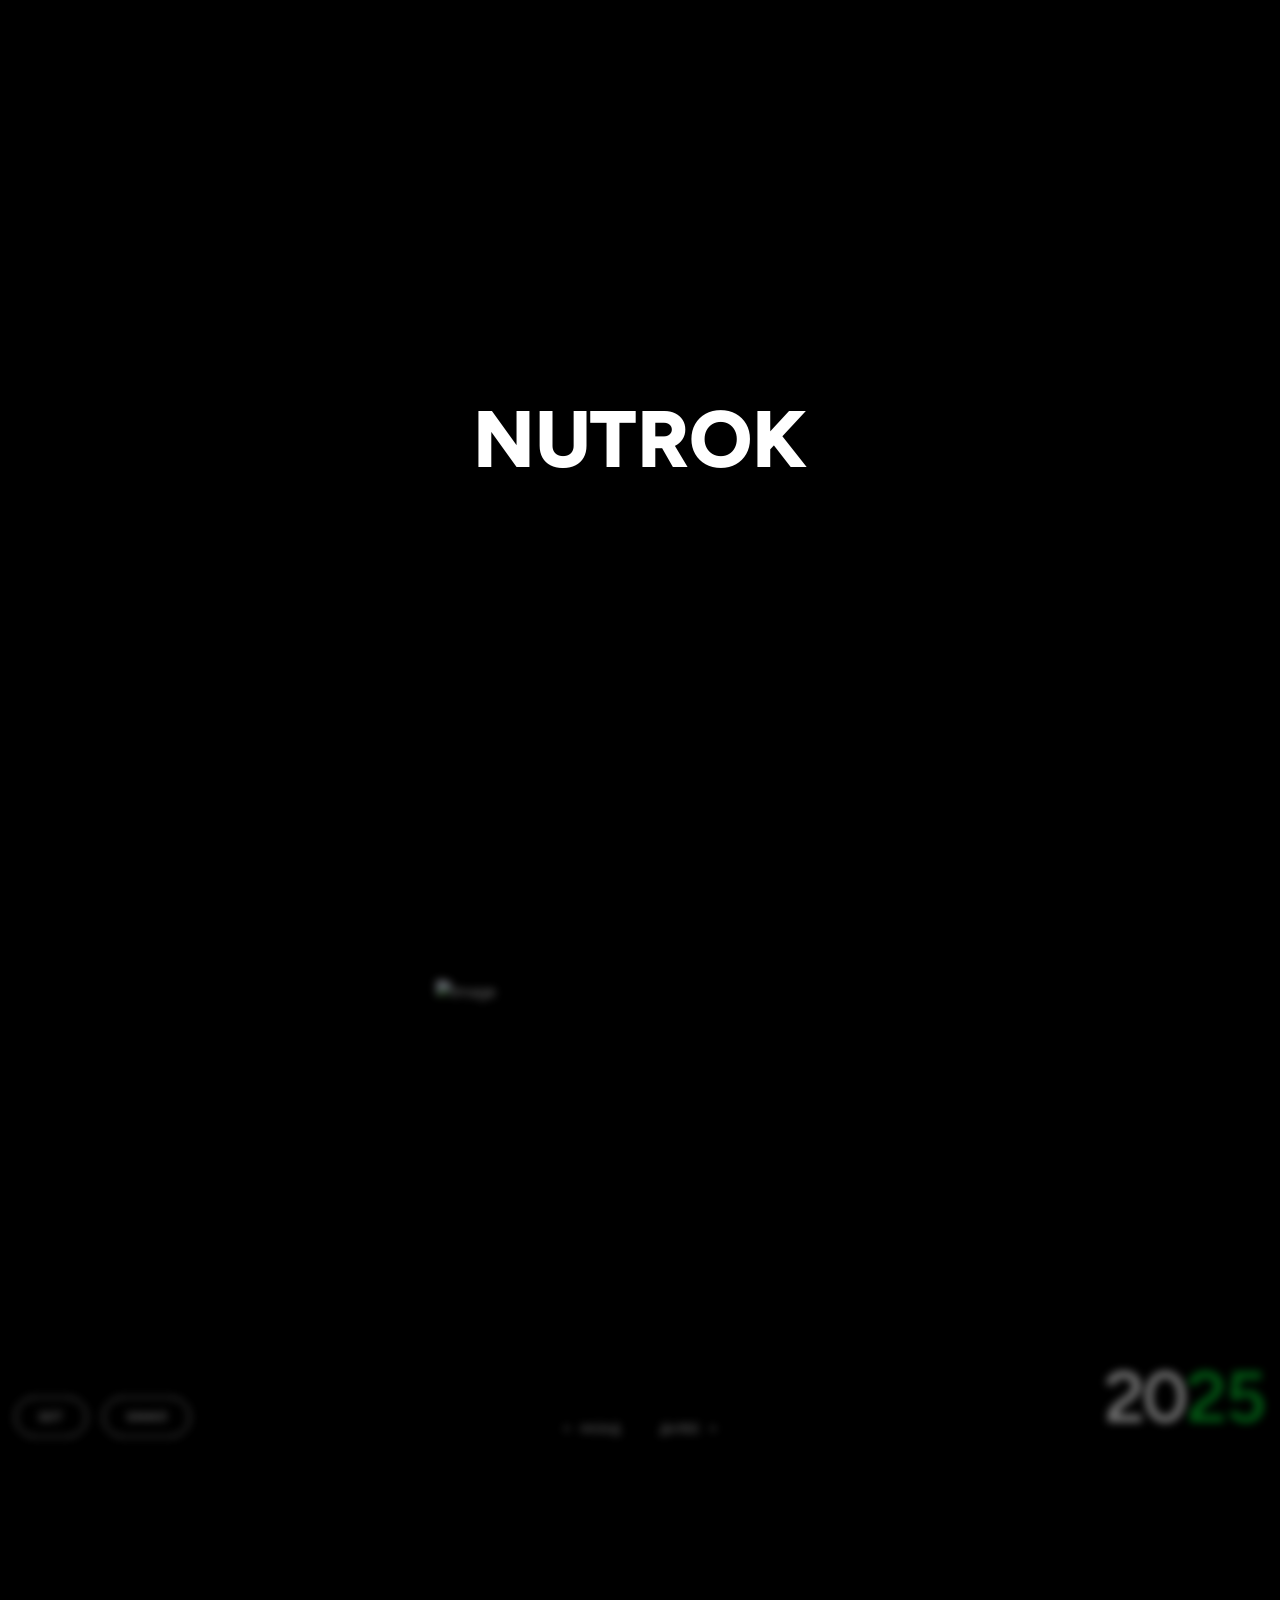
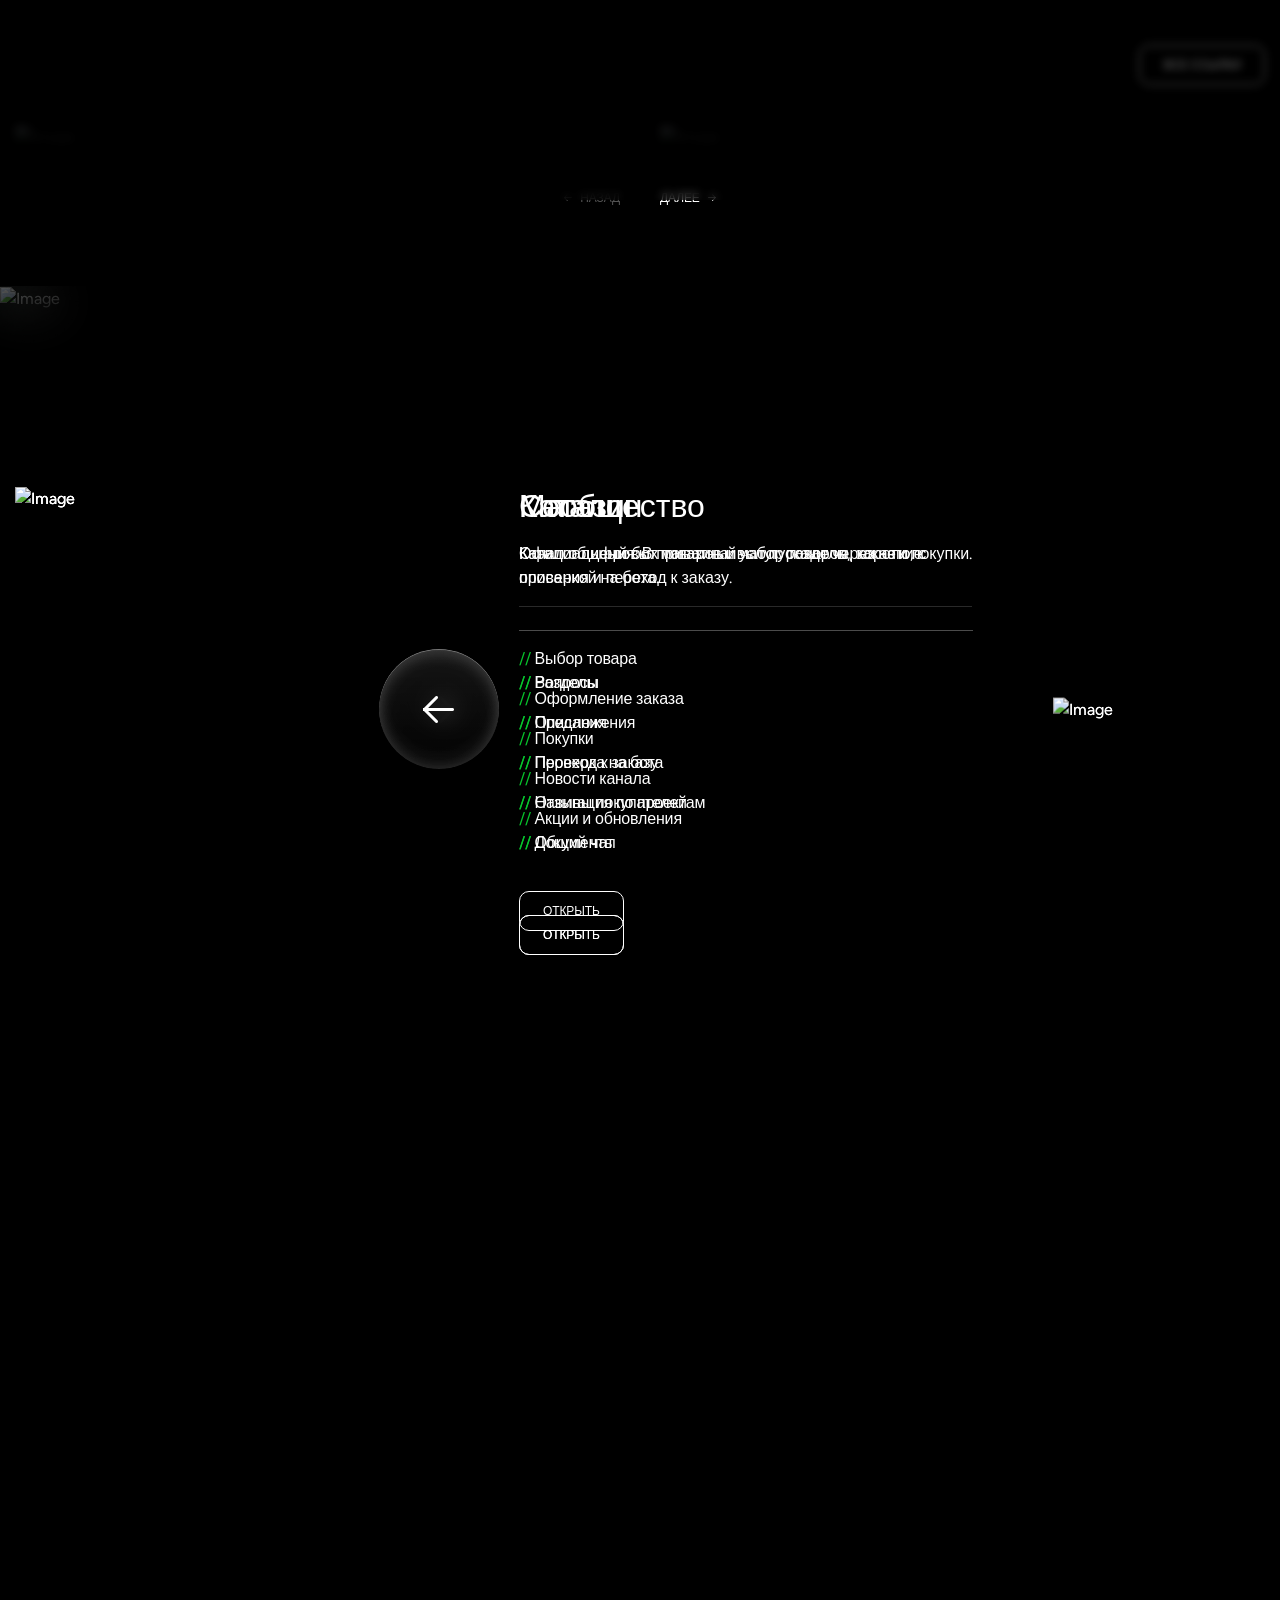
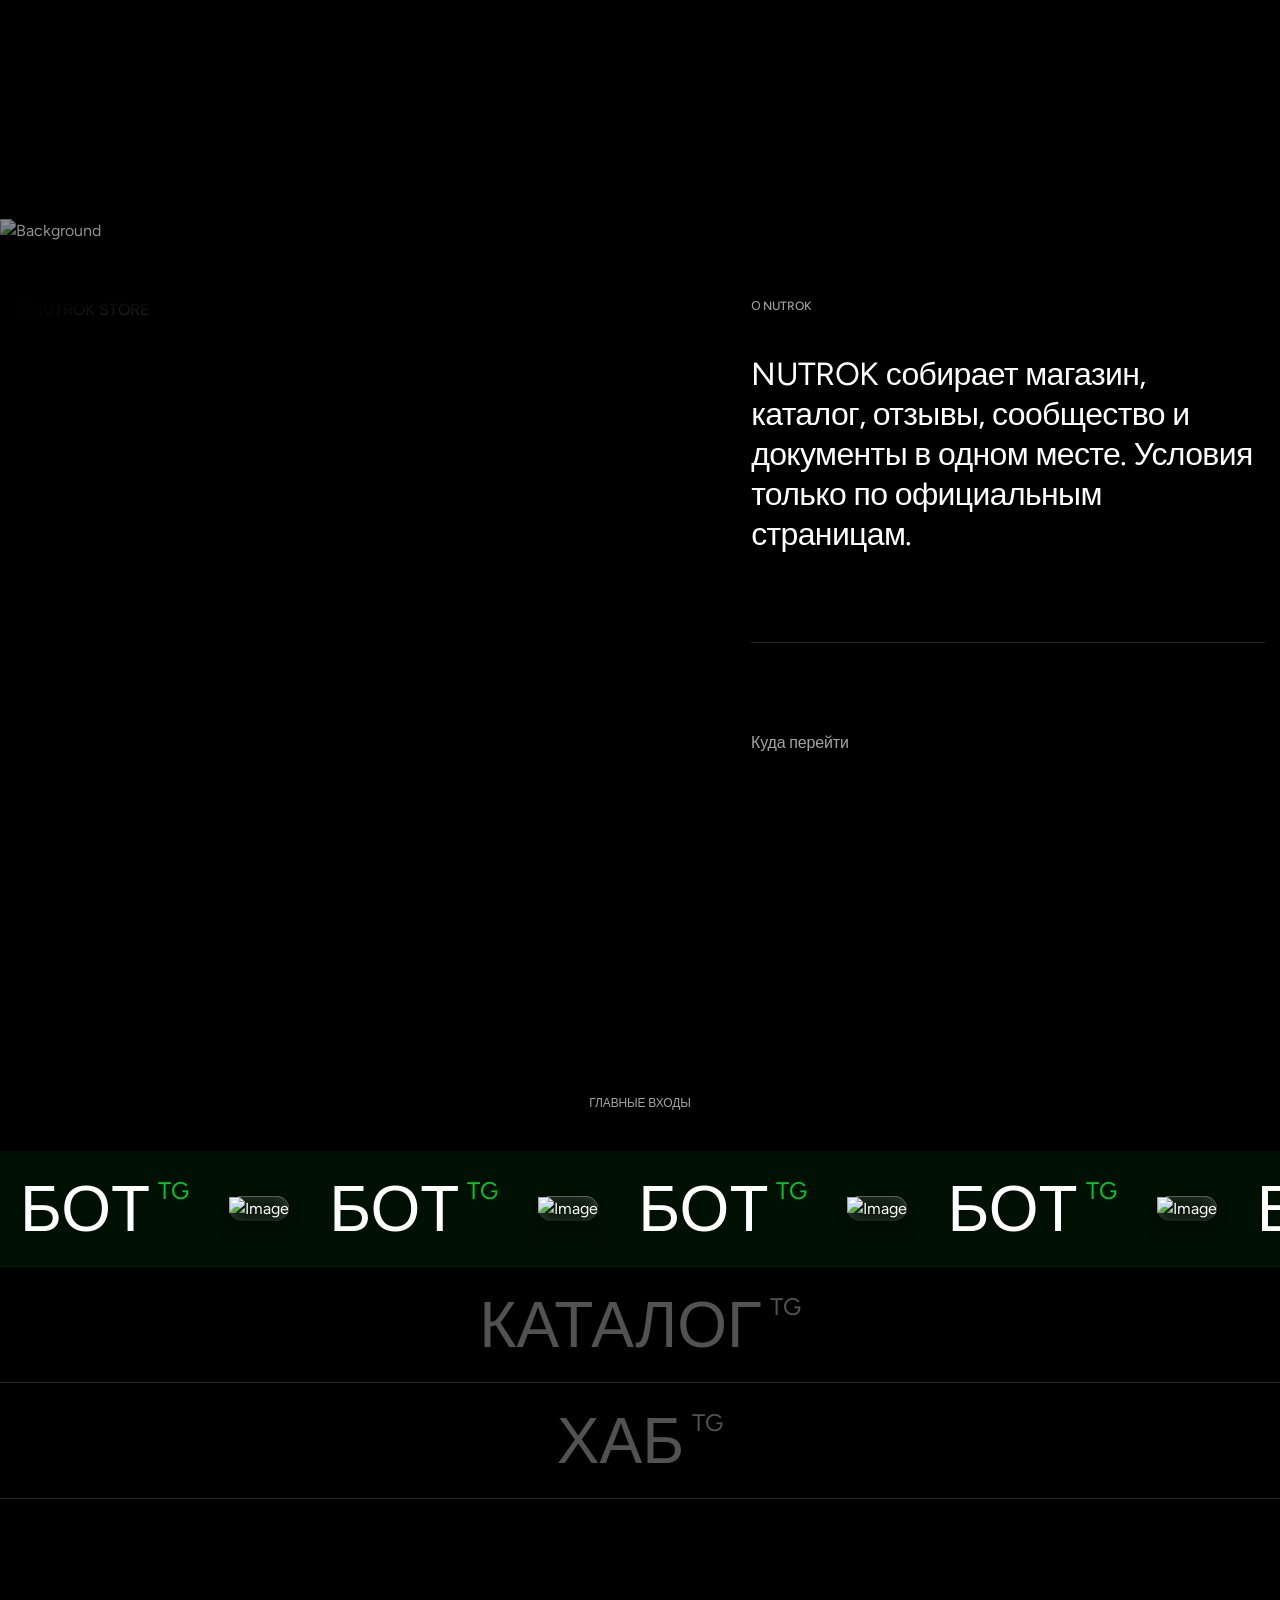
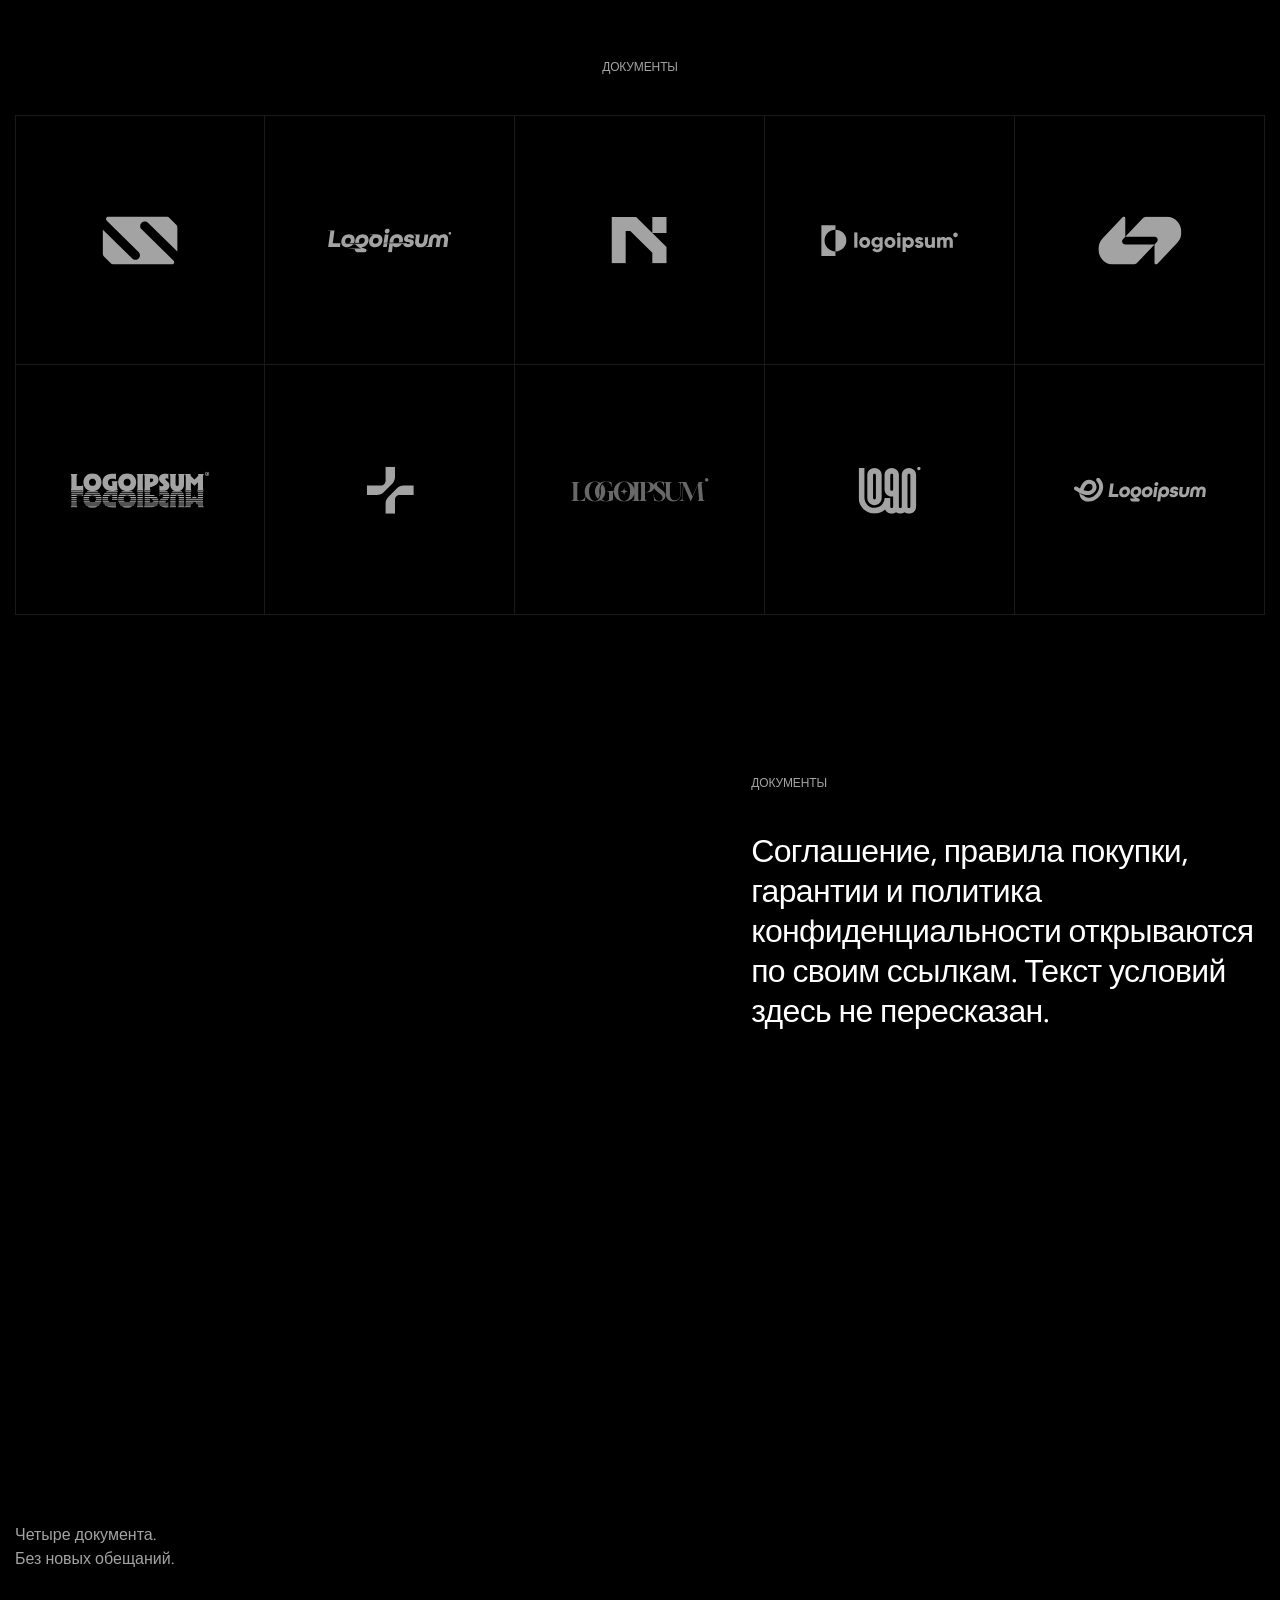
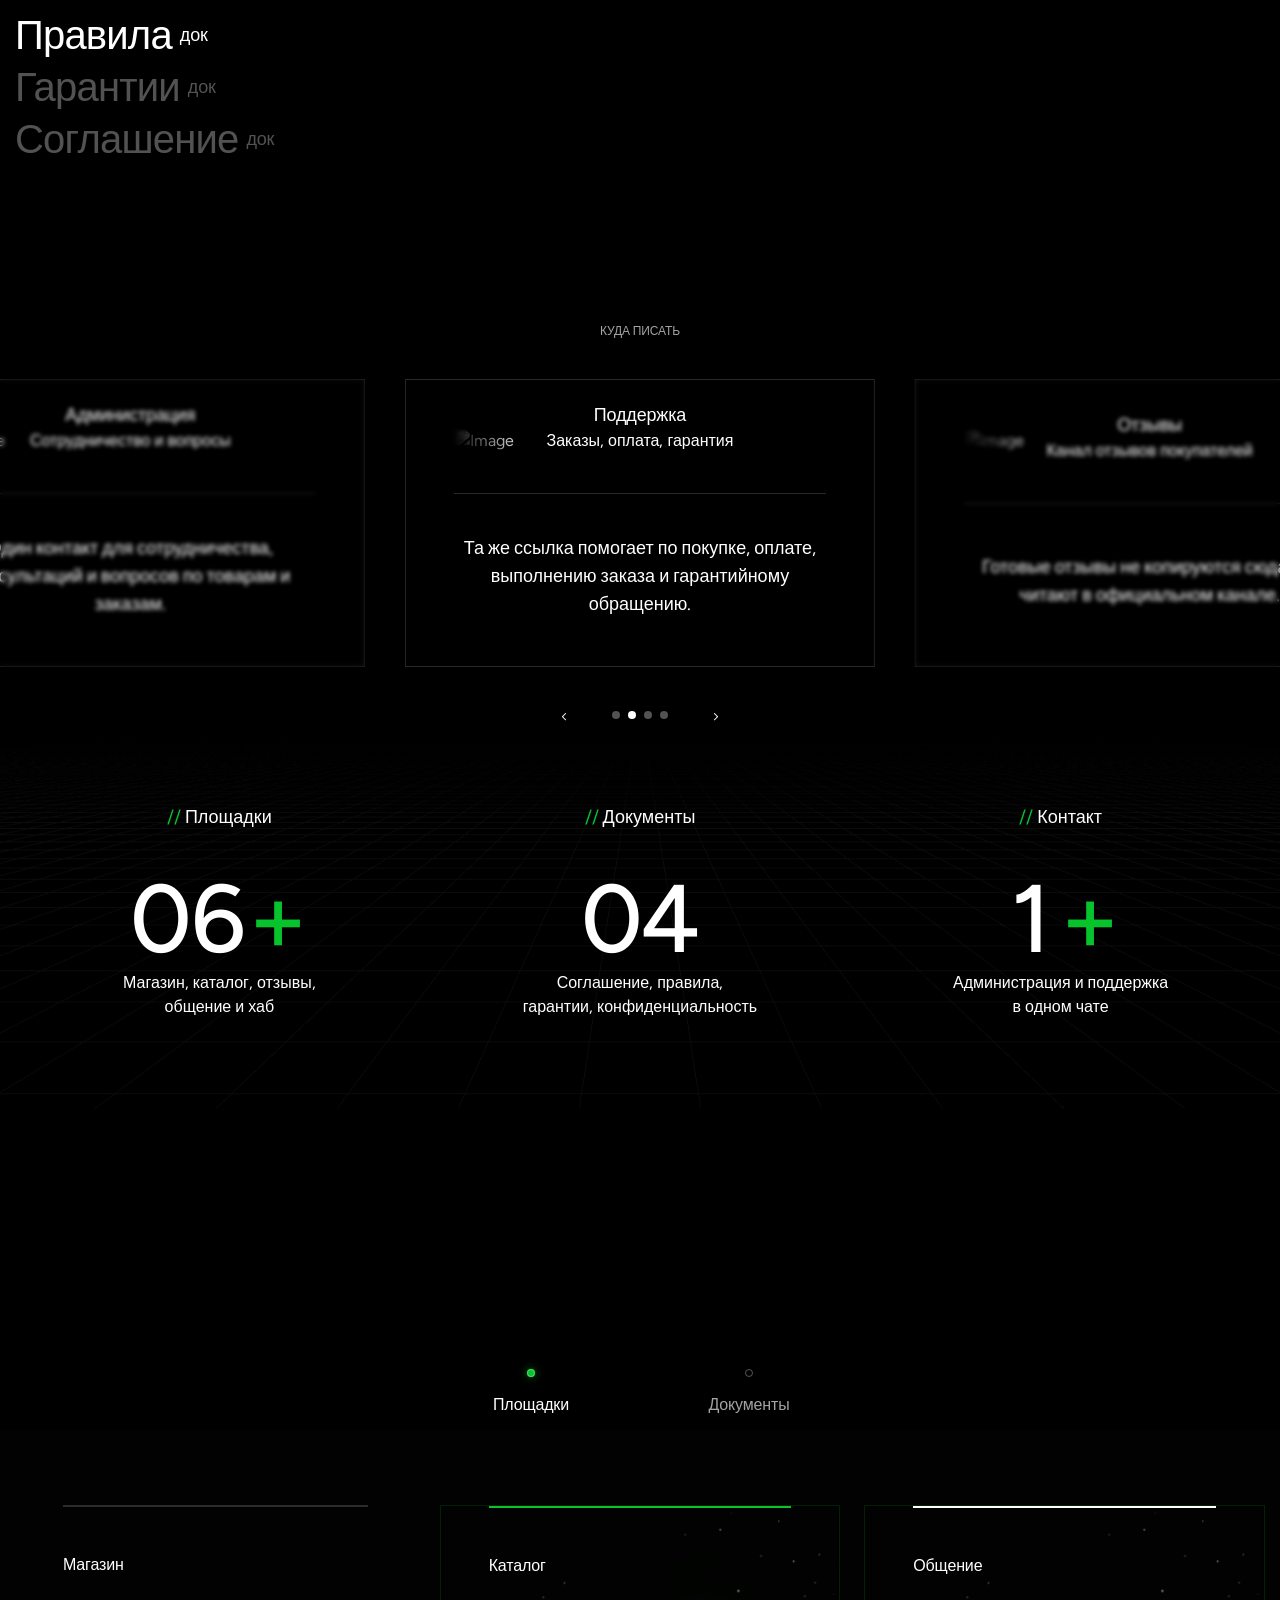
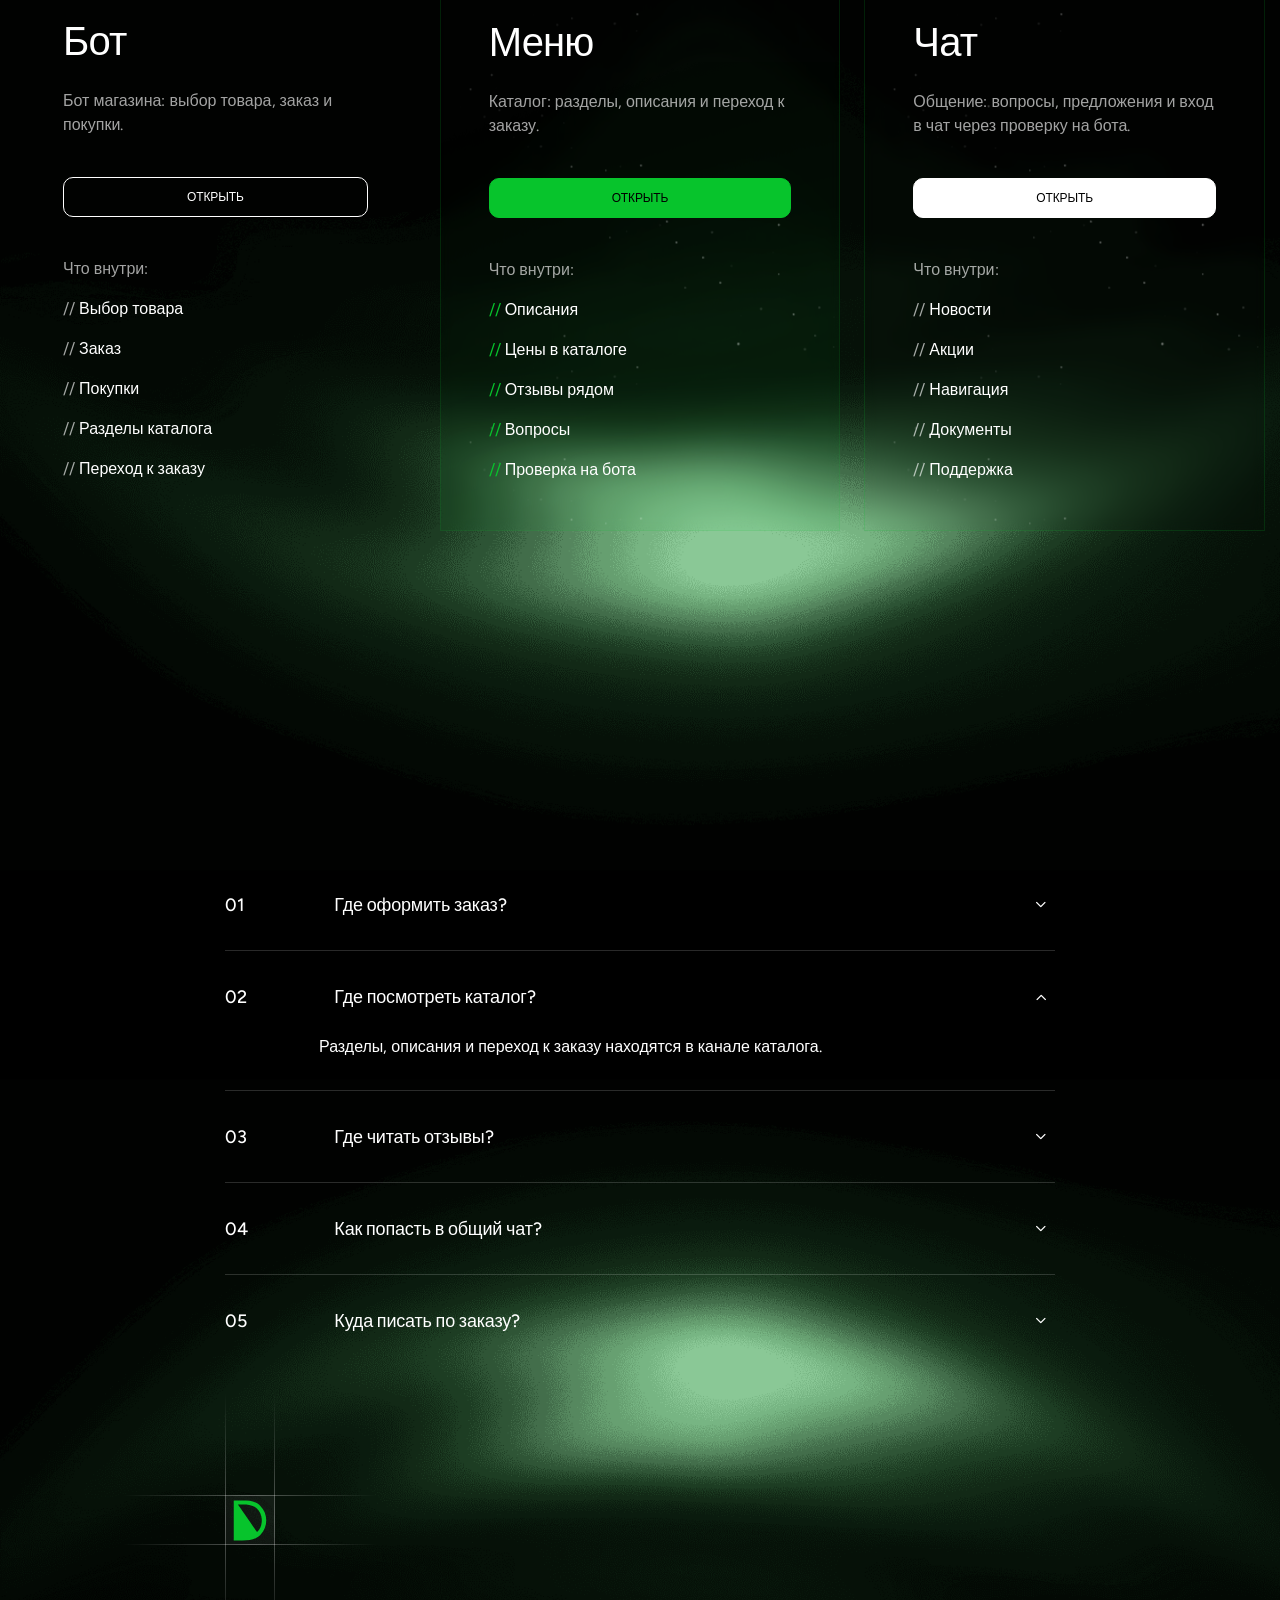
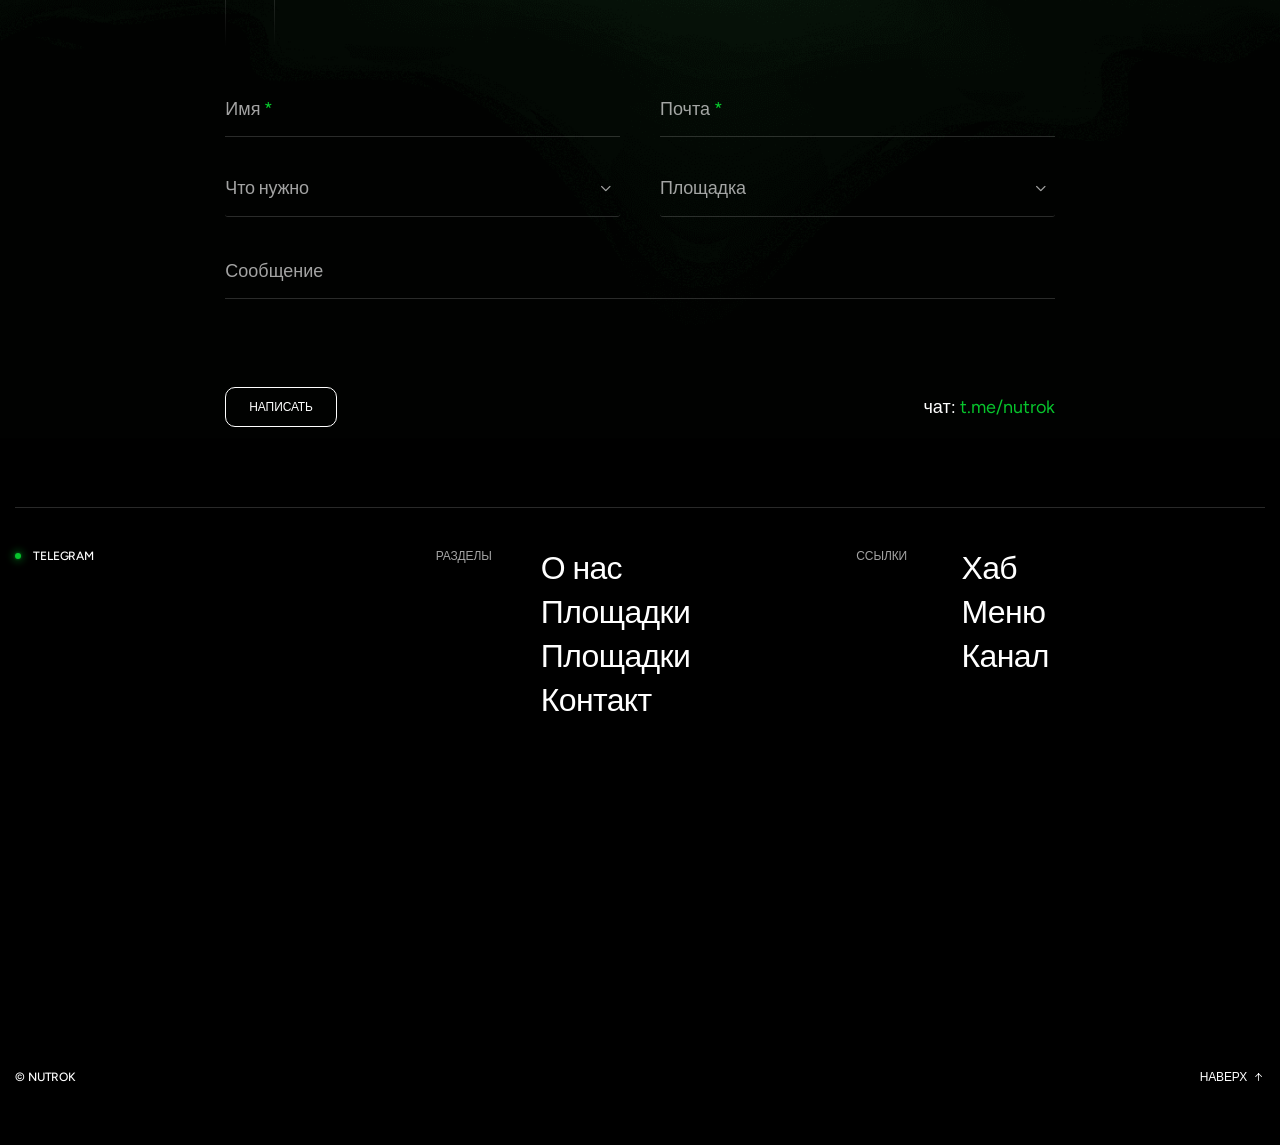
==== commit 70bd9be1: "asad: на первом экране ссылки, которые можно скопировать" ====
--- a/index.html
+++ b/index.html
@@ -166,6 +166,14 @@
                                     <p class="desc text-white-64 effectFade fadeRight view-visible">
                                         Цифровые товары, услуги и проекты в Telegram. Отсюда можно сразу перейти в магазин, каталог, отзывы, сообщество или документы.
                                     </p>
+                                    <ul class="tf-list vertical text-caption fw-medium" style="margin-top:18px;user-select:text;-webkit-user-select:text;">
+                                        <li><a href="https://t.me/NutrokStoreBot" class="link" target="_blank" rel="noopener noreferrer" style="user-select:text;">t.me/NutrokStoreBot</a></li>
+                                        <li><a href="https://t.me/nutrokmenu" class="link" target="_blank" rel="noopener noreferrer" style="user-select:text;">t.me/nutrokmenu</a></li>
+                                        <li><a href="https://t.me/nutrokreviews" class="link" target="_blank" rel="noopener noreferrer" style="user-select:text;">t.me/nutrokreviews</a></li>
+                                        <li><a href="https://t.me/nutroktalk" class="link" target="_blank" rel="noopener noreferrer" style="user-select:text;">t.me/nutroktalk</a></li>
+                                        <li><a href="https://t.me/nutrokhub" class="link" target="_blank" rel="noopener noreferrer" style="user-select:text;">t.me/nutrokhub</a></li>
+                                        <li><a href="https://t.me/nutrok" class="link" target="_blank" rel="noopener noreferrer" style="user-select:text;">t.me/nutrok</a></li>
+                                    </ul>
                                     <div class="effectFade fadeRight view-visible">
                                         <a href="https://t.me/NutrokStoreBot" class="tf-btn " target="_blank" rel="noopener noreferrer">
                                             ОТКРЫТЬ
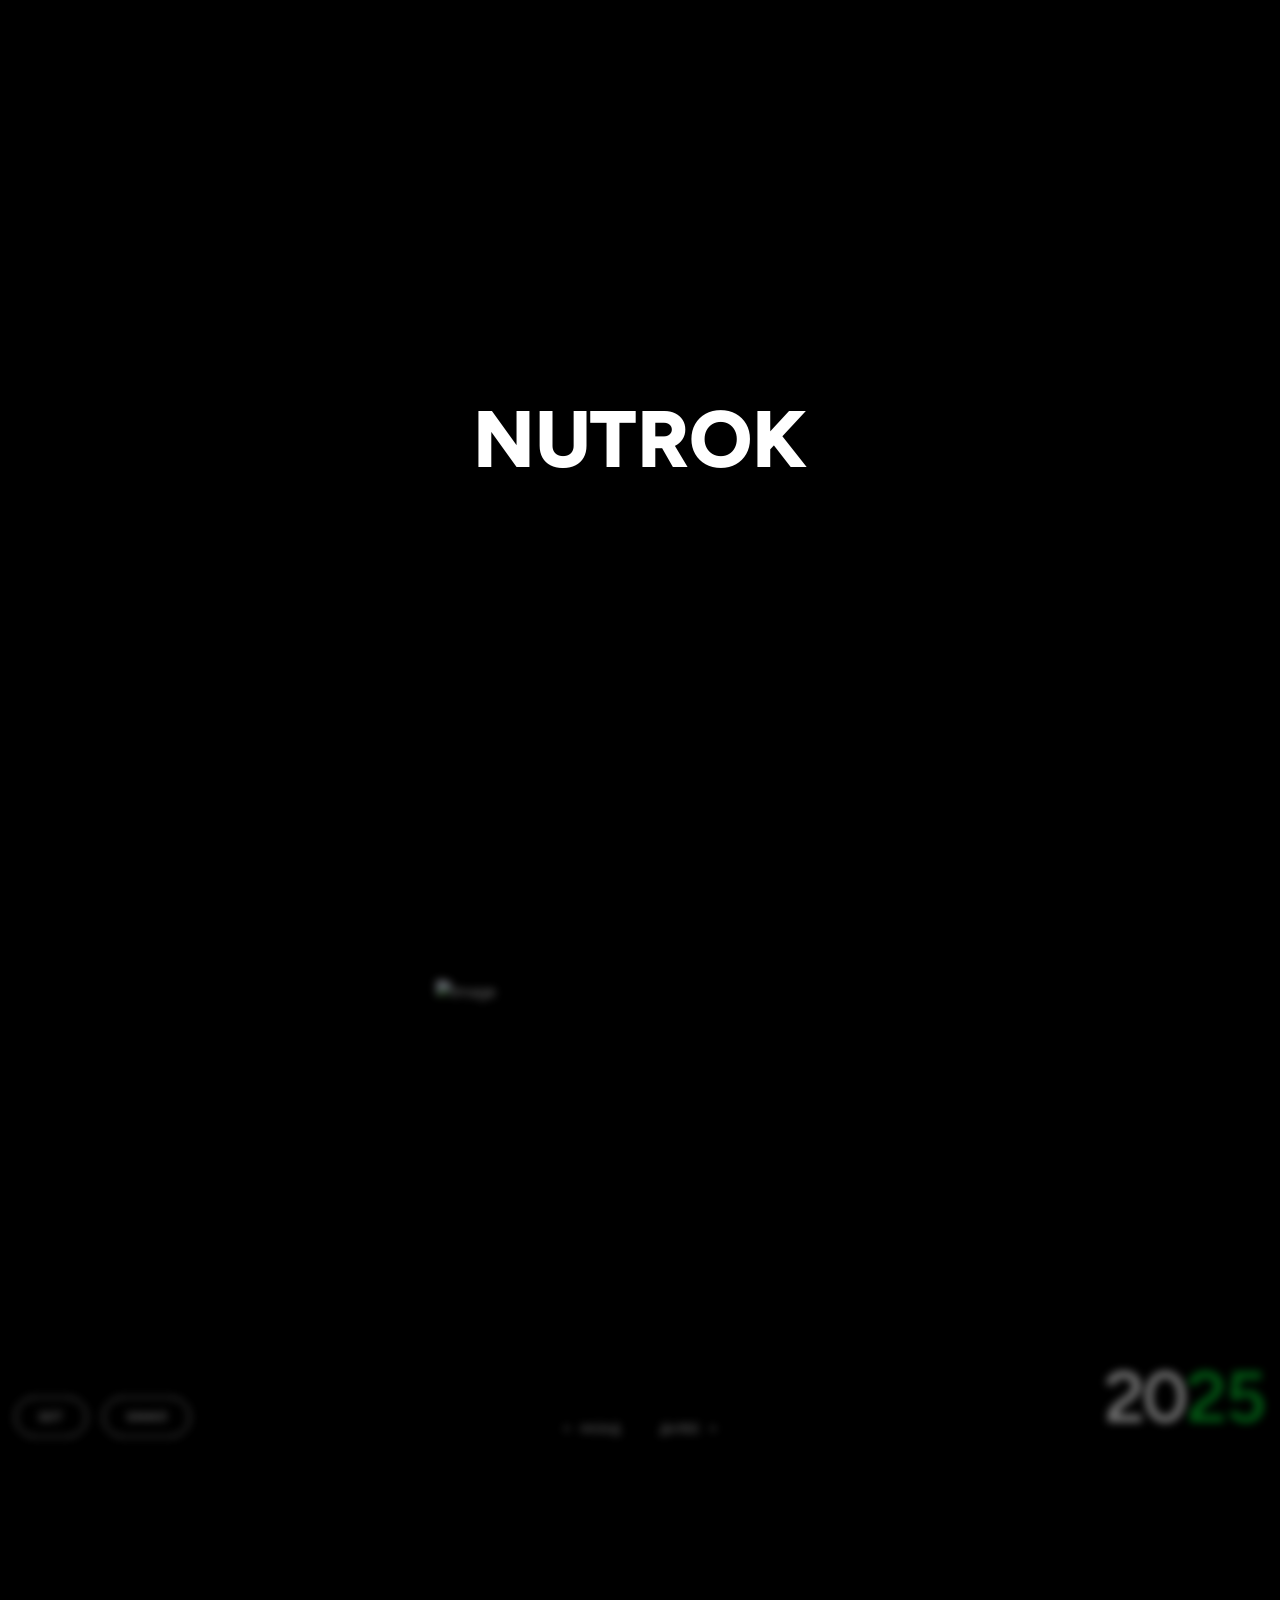
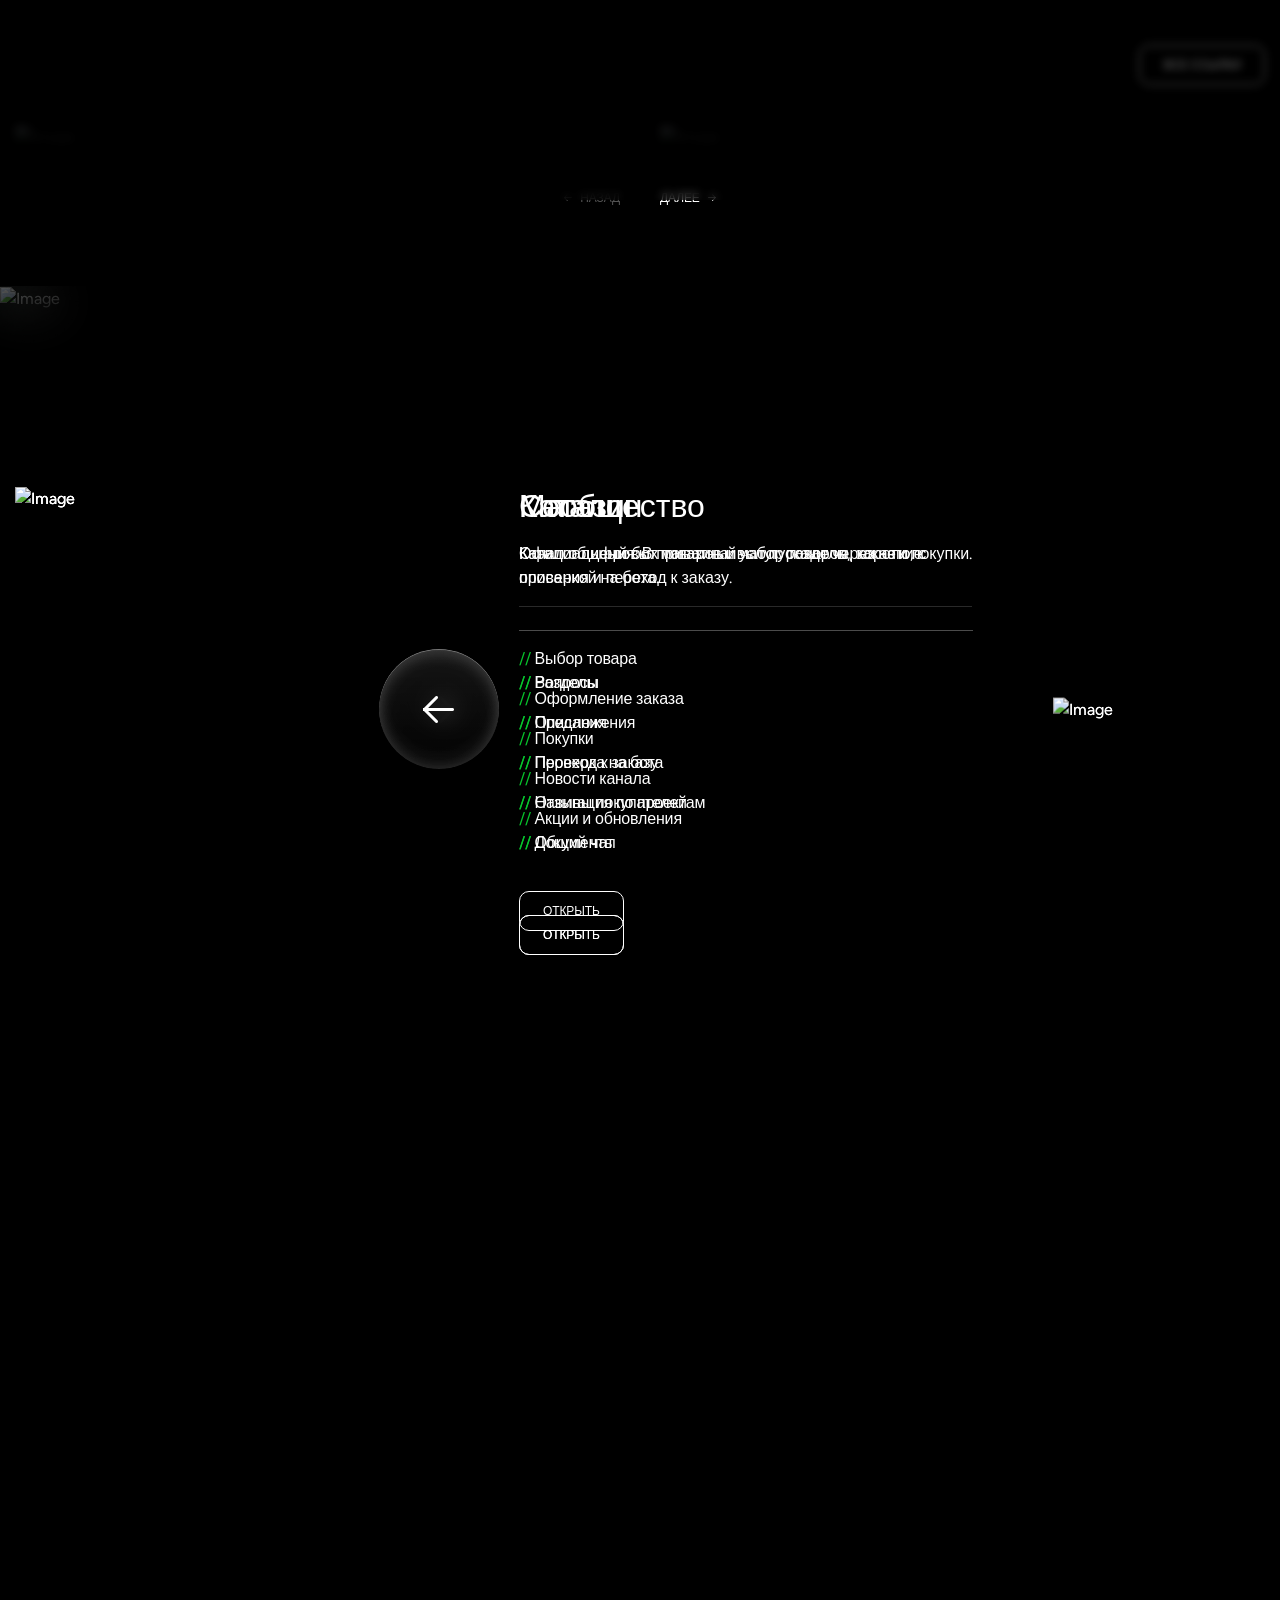
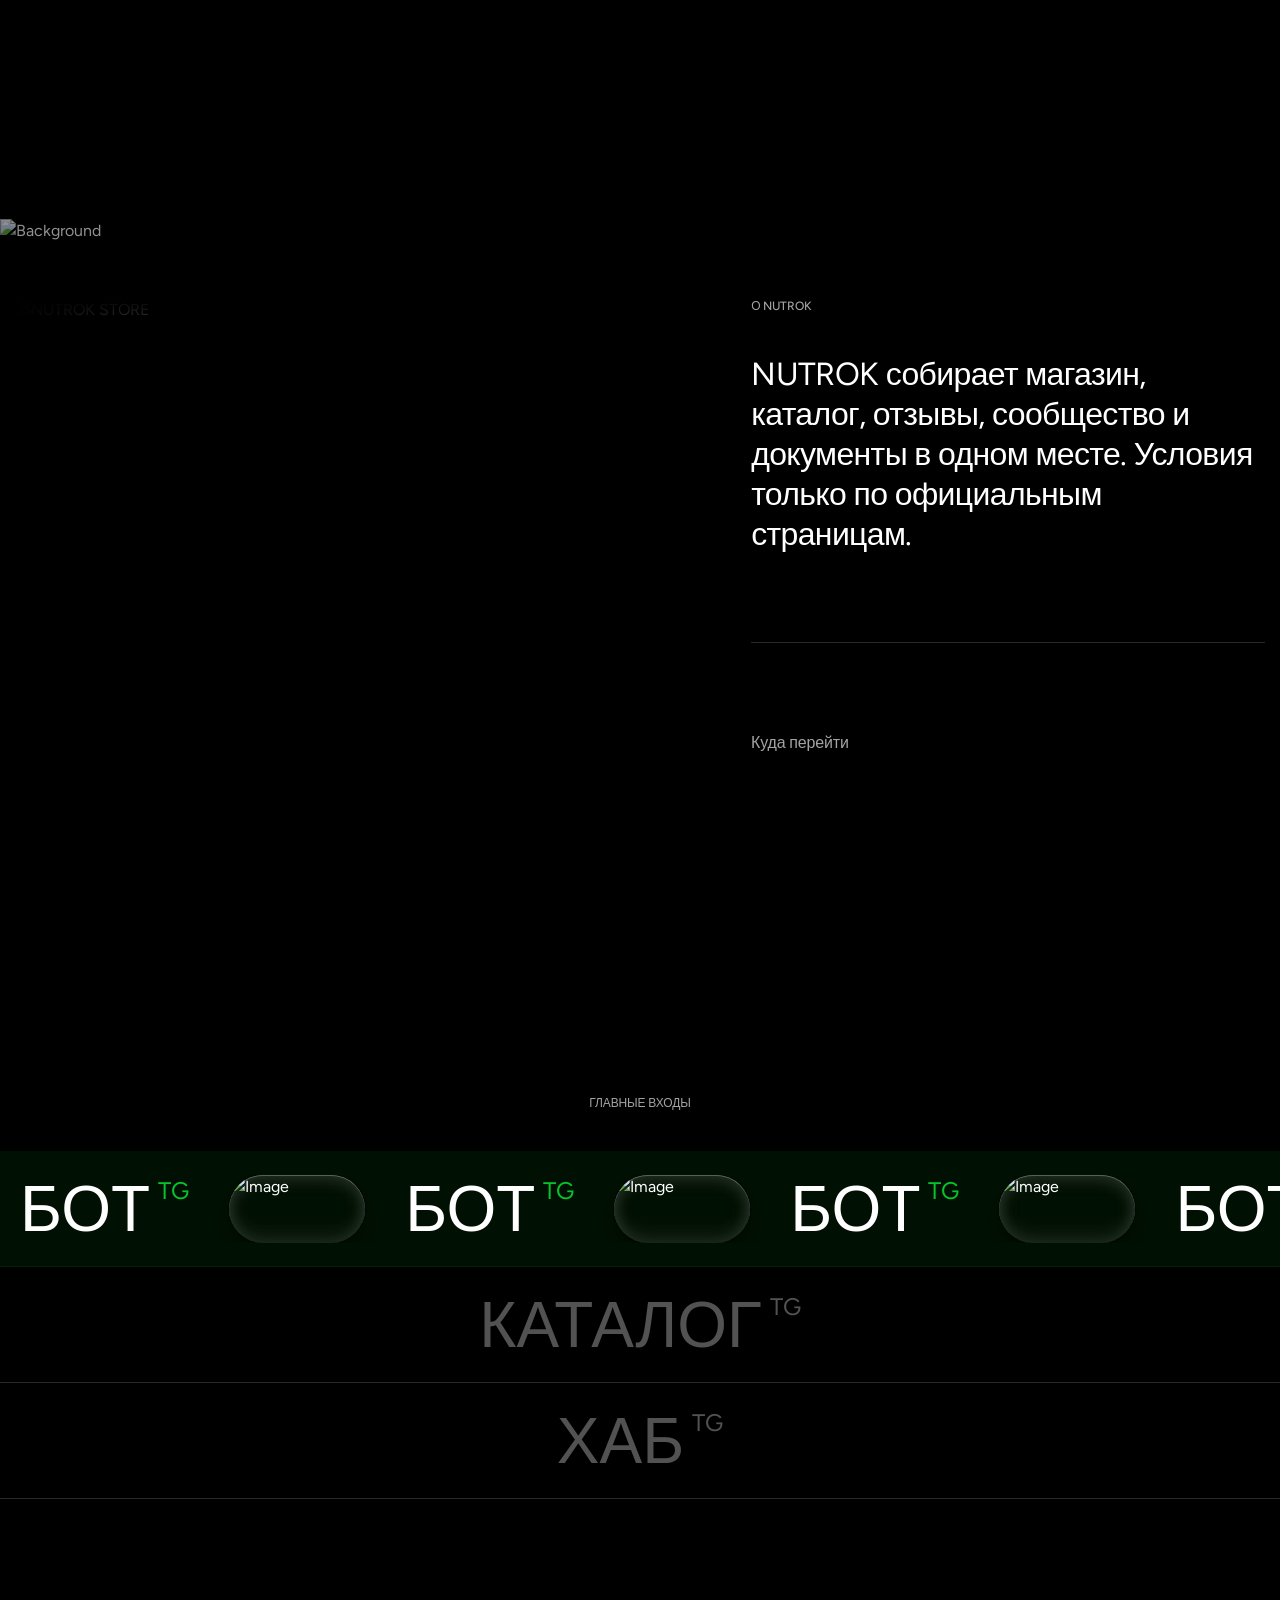
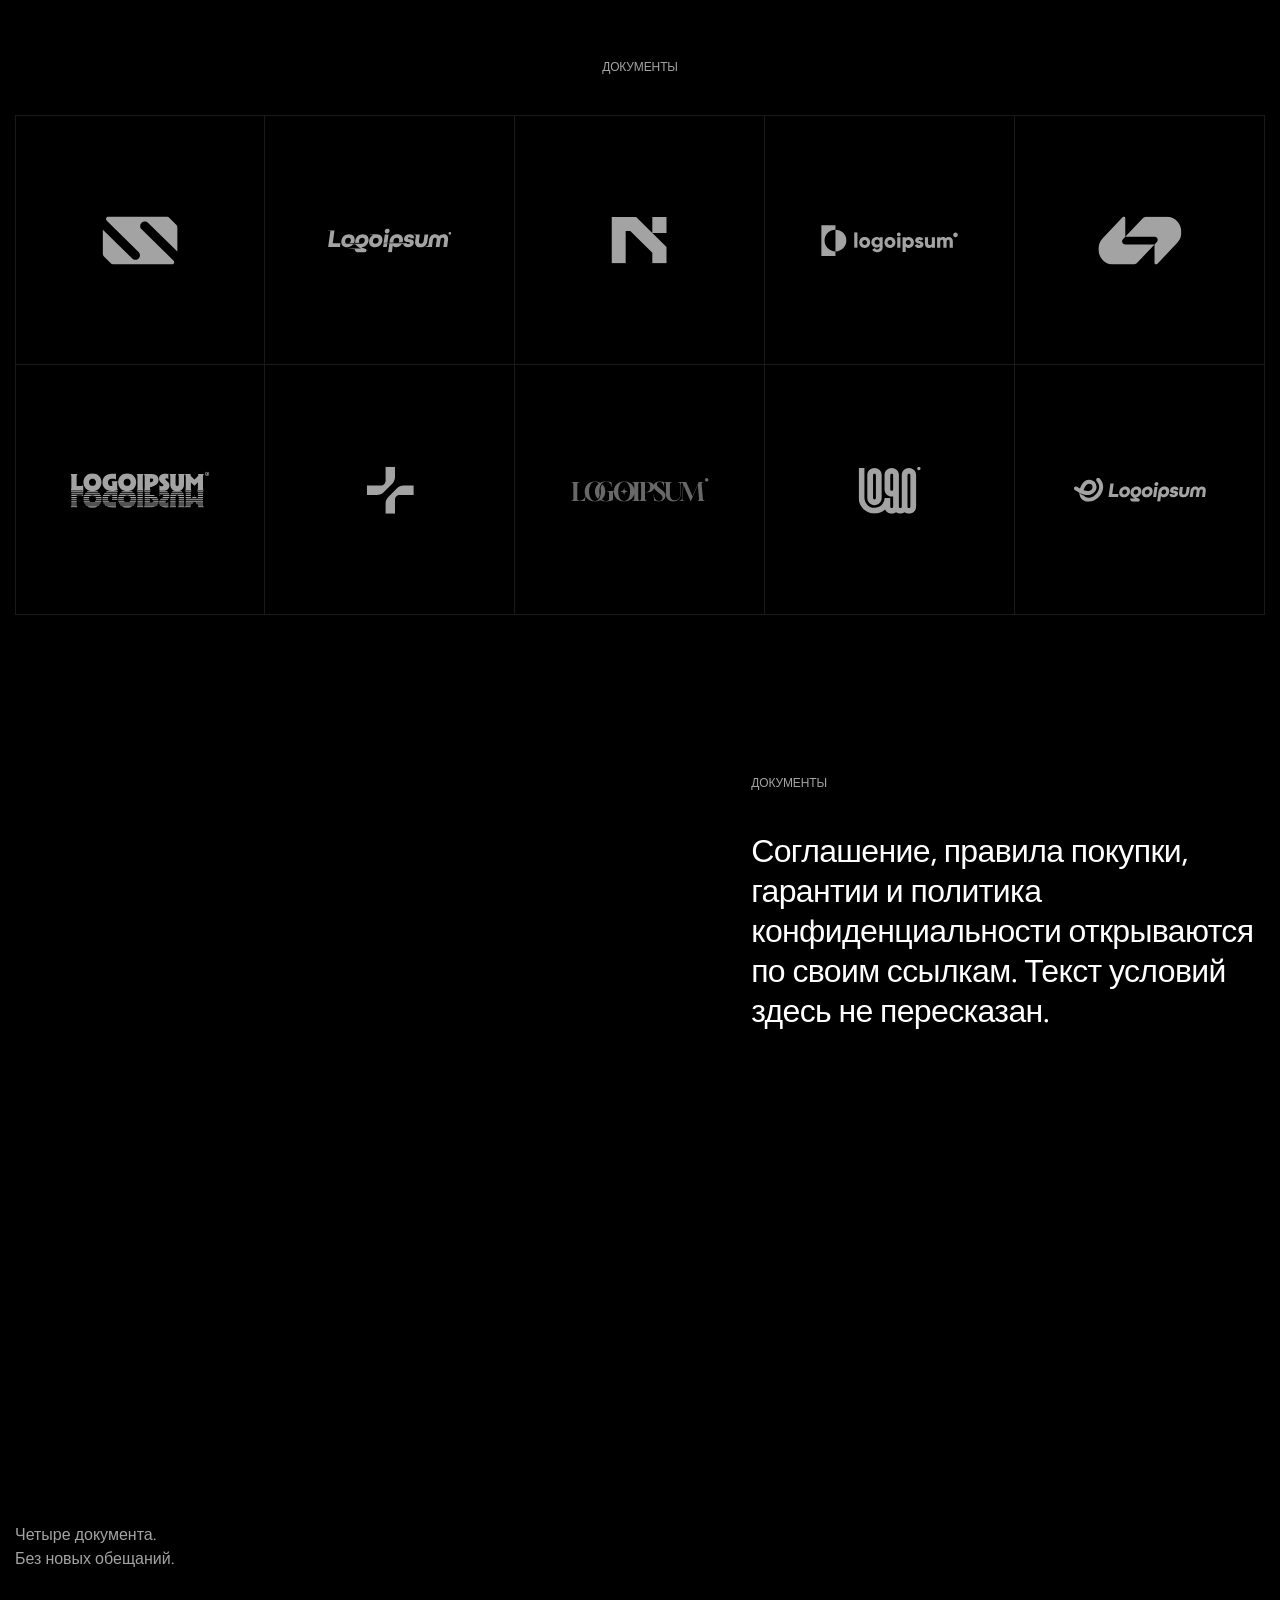
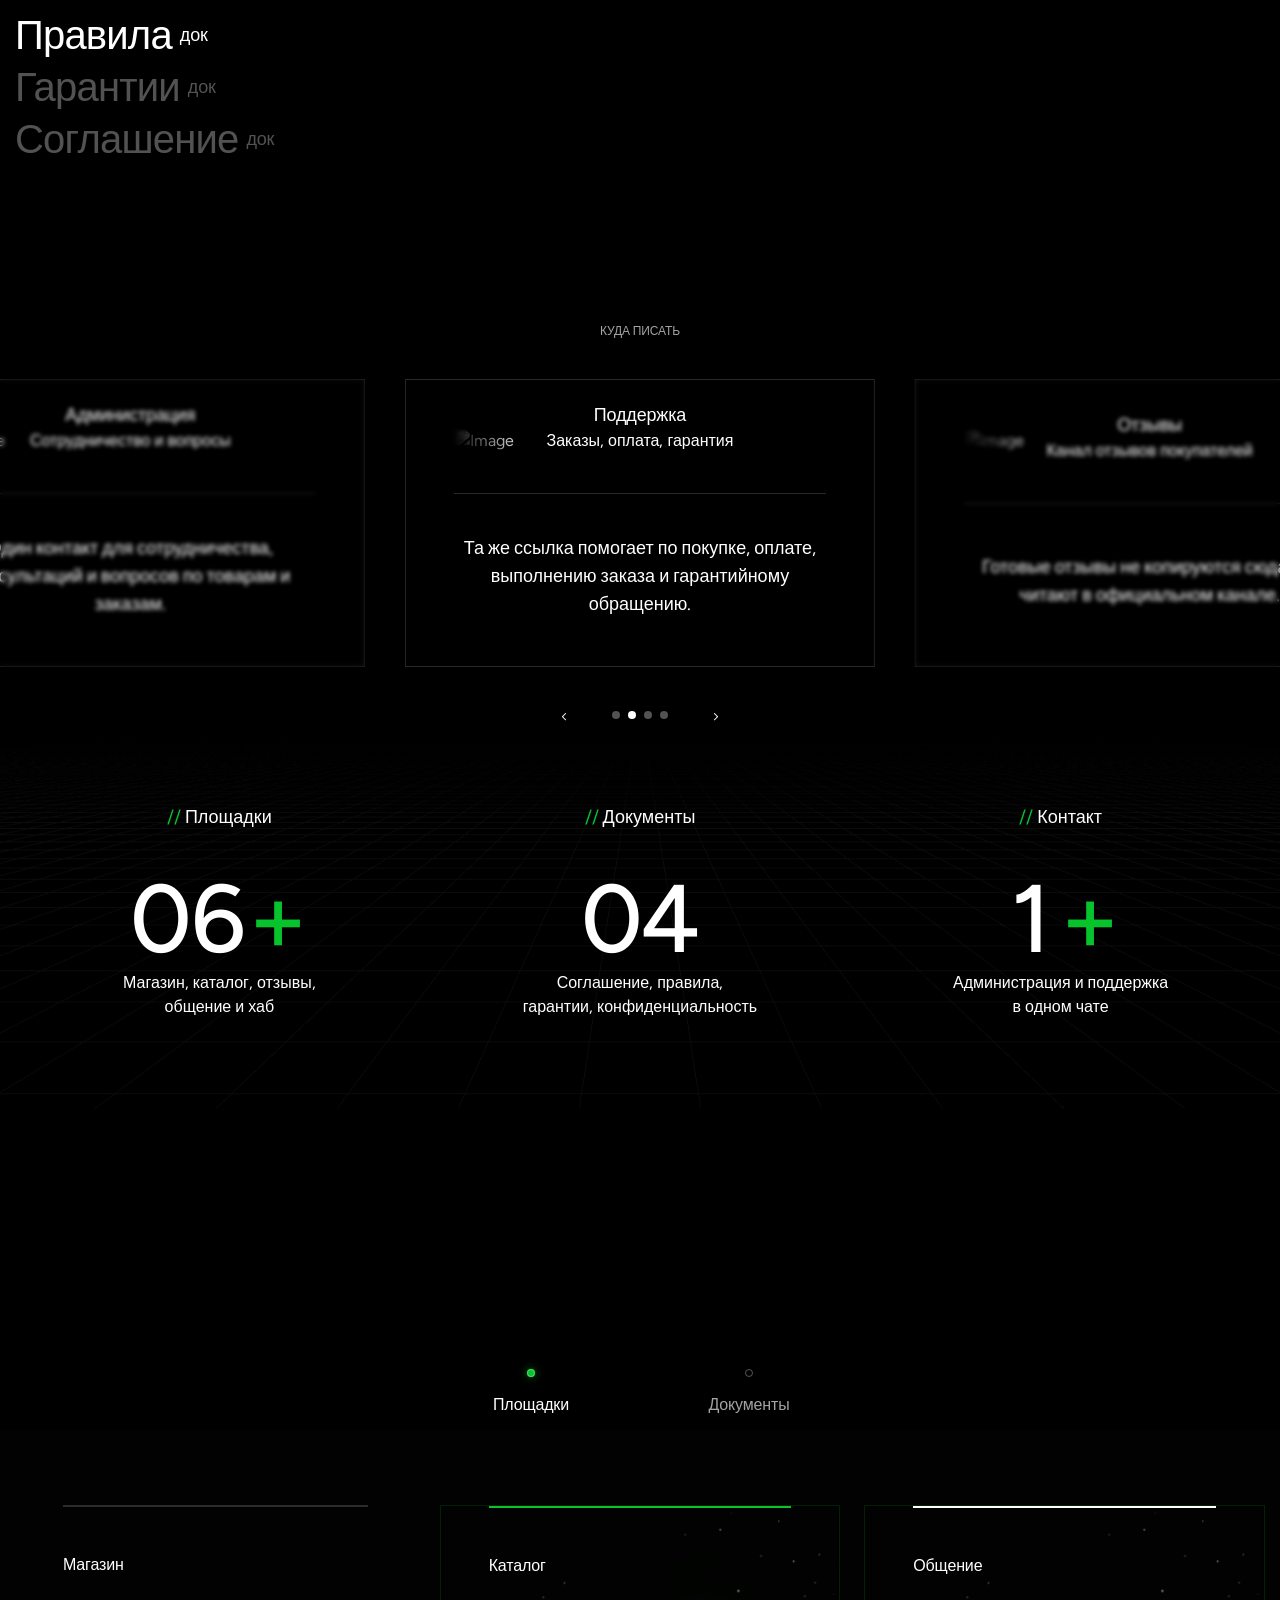
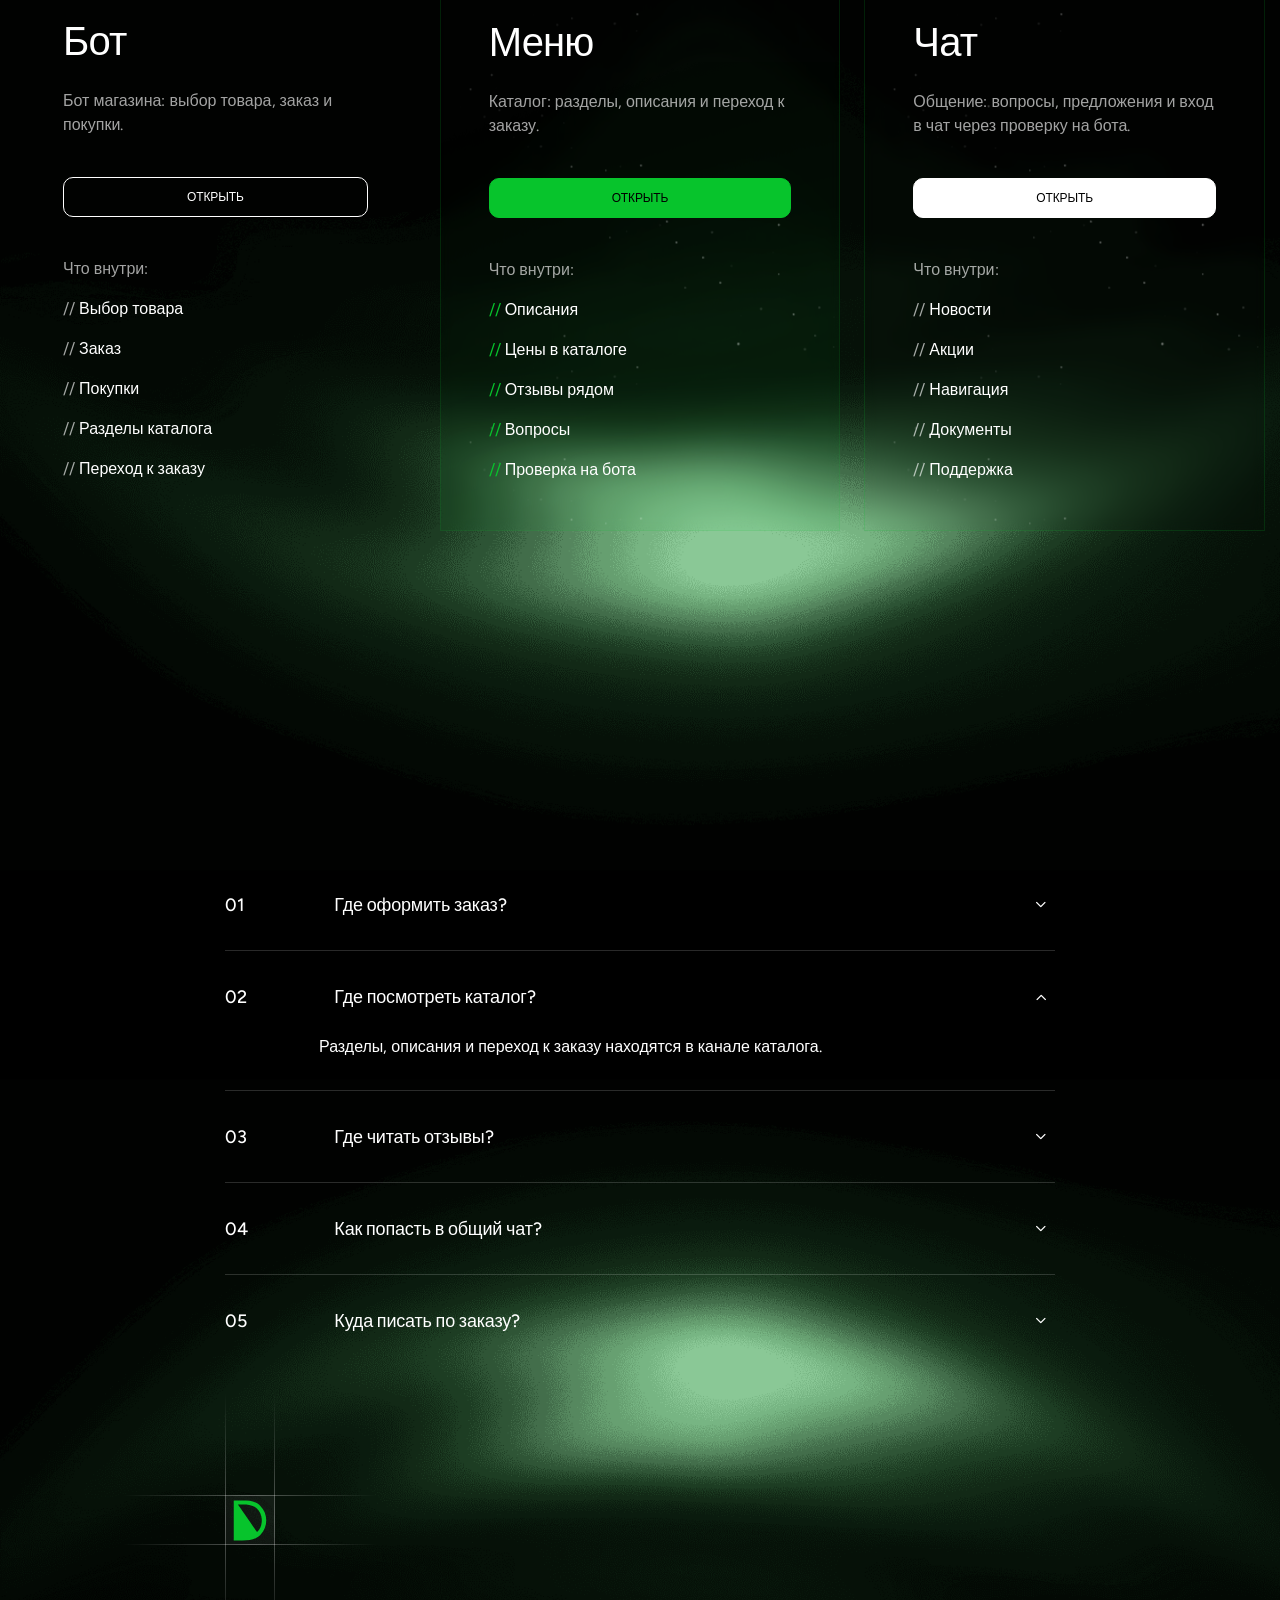
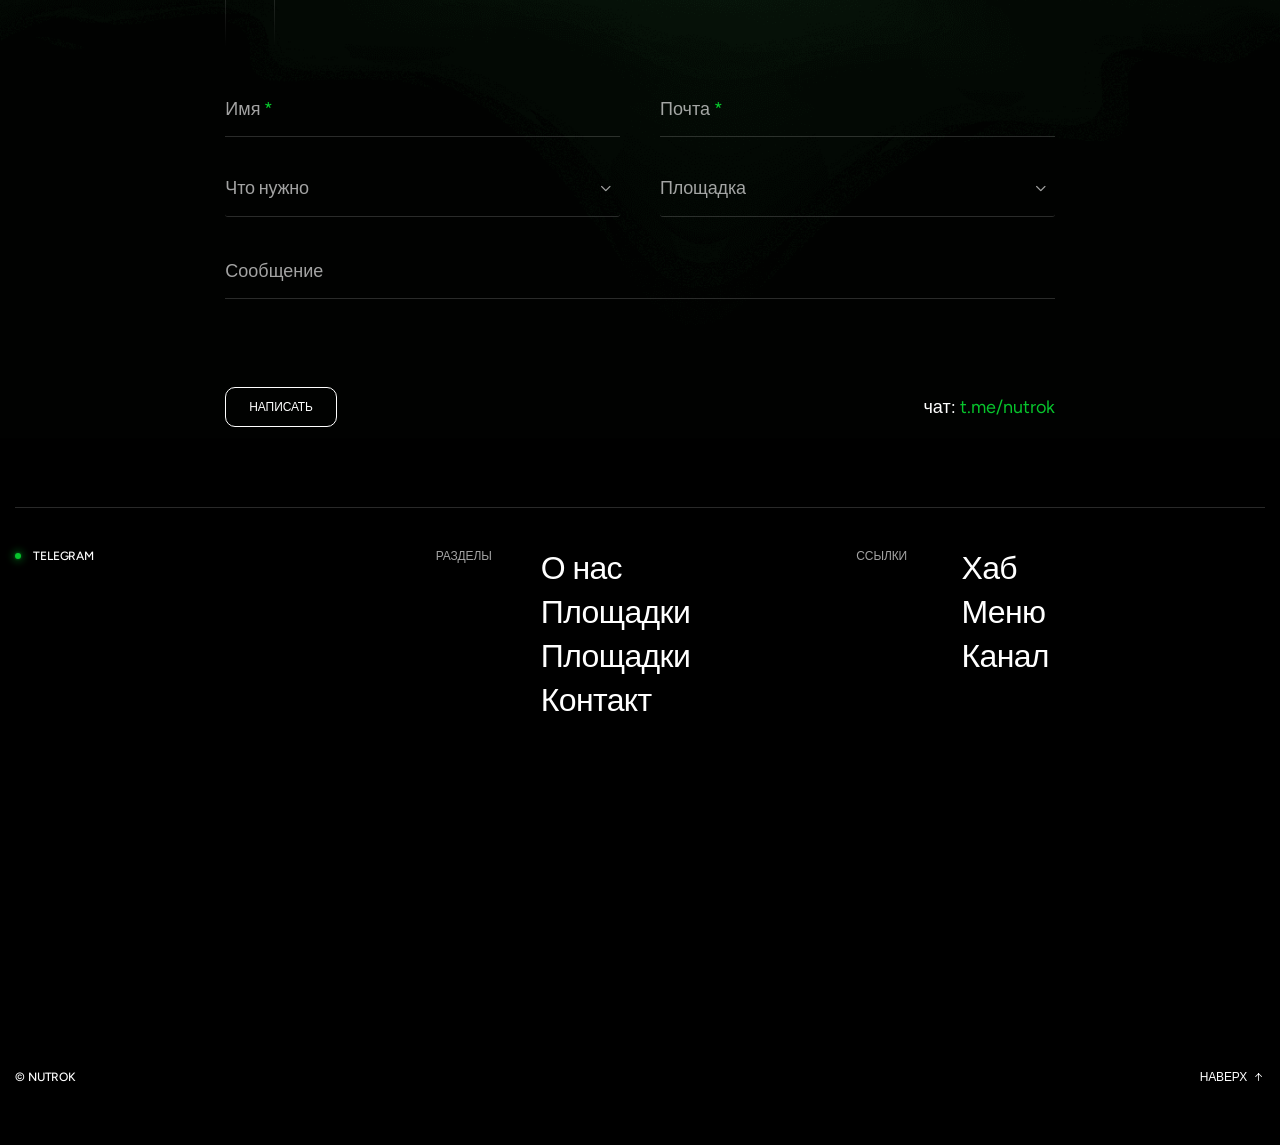
==== commit cd814bf1: "asad: иконки на телефоне больше не растягиваются на весь экран" ====
--- a/index.html
+++ b/index.html
@@ -2,7 +2,7 @@
 
 <!--[if IE 8]><html class="ie" xmlns="http://www.w3.org/1999/xhtml" xml:lang="en-US" lang="en-US"> <![endif]-->
 <!--[if (gte IE 9)|!(IE)]><!-->
-<html xmlns="http://www.w3.org/1999/xhtml" xml:lang="en-US" lang="en-US">
+<html xmlns="http://www.w3.org/1999/xhtml" xml:lang="ru" lang="ru">
 <!--<![endif]-->
 
 <head>
@@ -25,7 +25,9 @@
     <link rel="stylesheet" href="assets/css/slick.theme.css">
     <link rel="stylesheet" type="text/css" href="assets/css/styles.css">
     <style>
-      .image img,.image-2 img,.image-simu img,.feature-image img,.s-img-bg img,.flip-image img,.author_image img,.img-agency img,.davies-video img,.bg-img img,.app_icon img{width:100%;height:100%;object-fit:cover;}
+      .image img,.image-2 img,.image-simu img,.feature-image img,.s-img-bg img,.flip-image img,.author_image img,.img-agency img,.davies-video img,.bg-img img{width:100%;height:100%;object-fit:cover;}
+      .wg-tech .app_icon{width:136px;height:68px;overflow:hidden;display:flex;align-items:center;justify-content:center;flex:0 0 136px;}
+      .wg-tech .app_icon img{width:136px;height:68px;max-width:136px;object-fit:cover;display:block;}
     </style>
 
     <!-- Favicon and Touch Icons  -->
